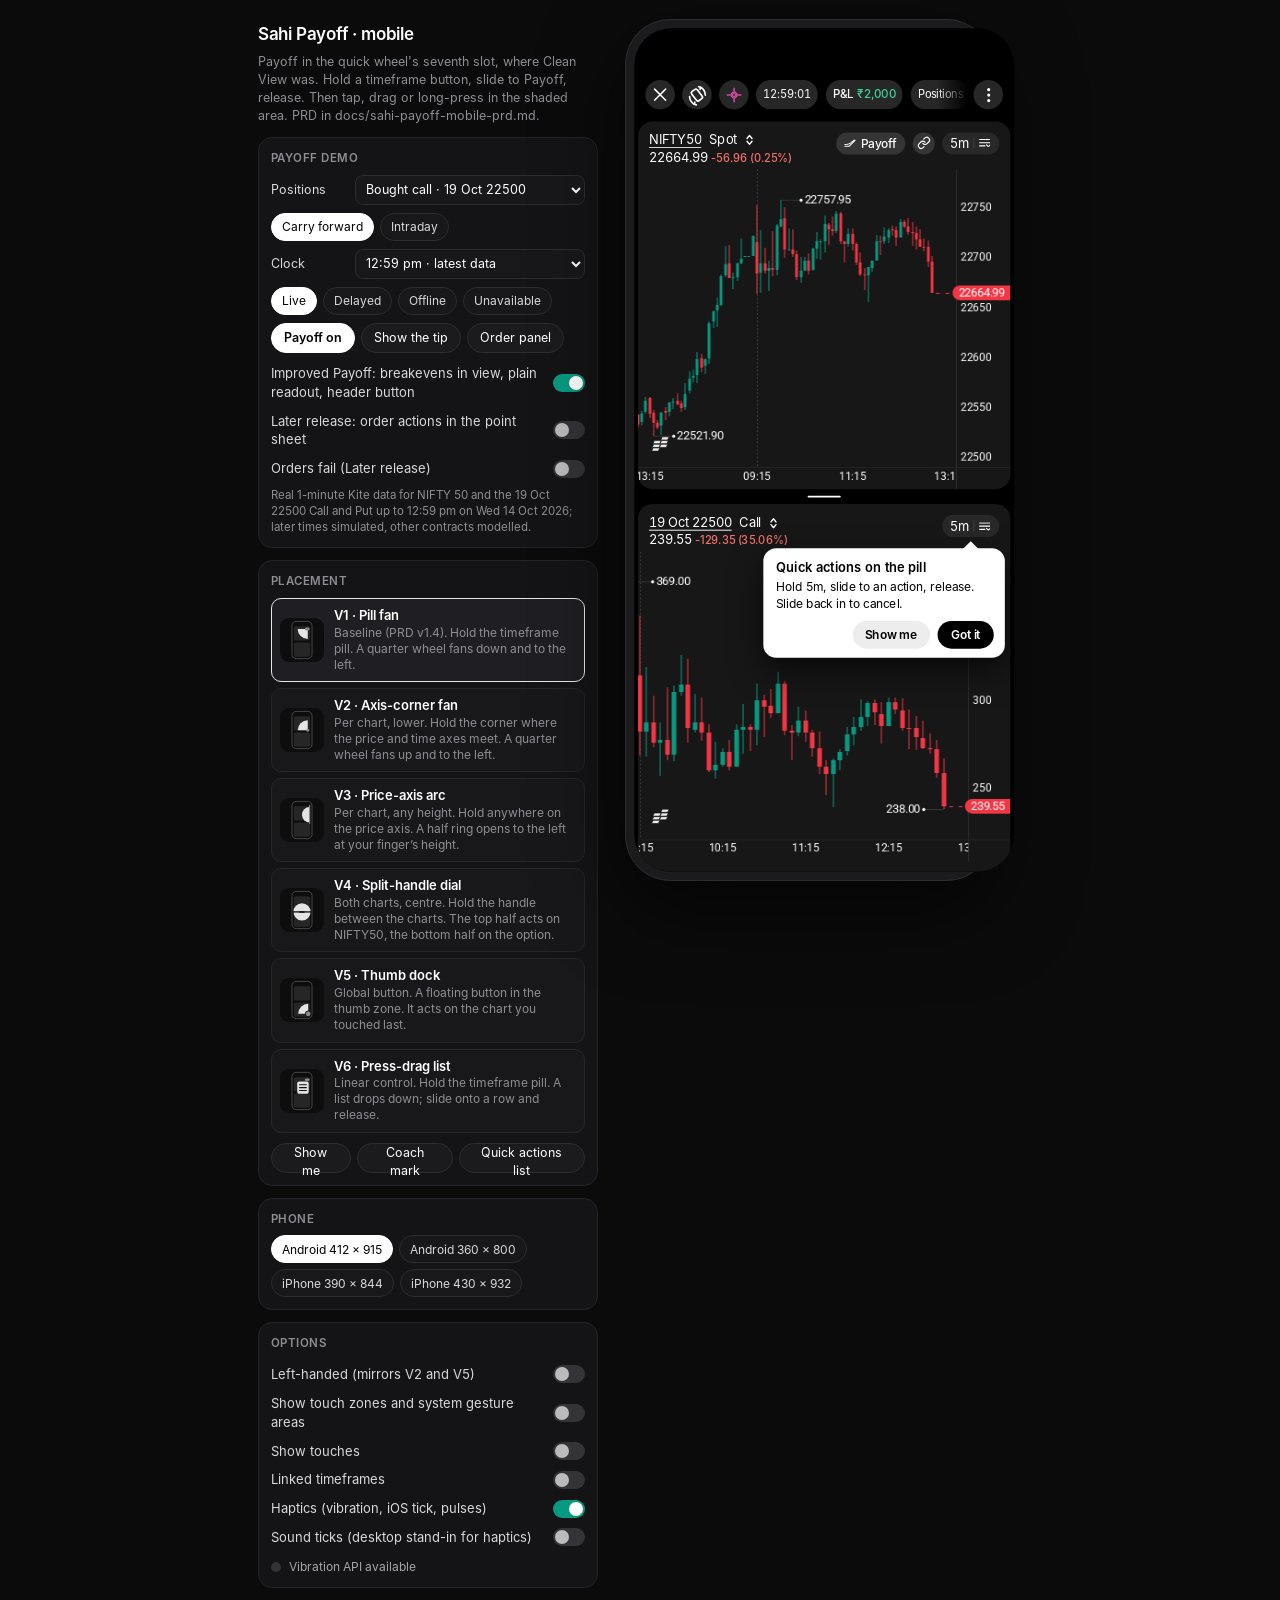
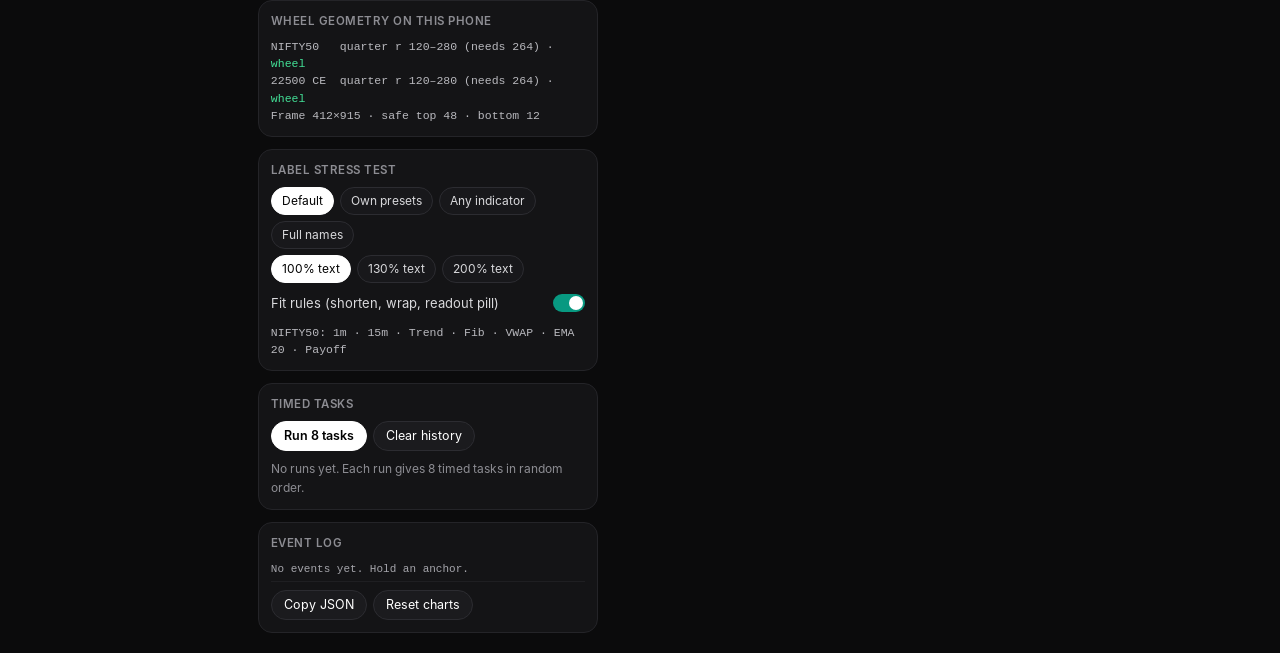
==== prototype/payoff-mobile/index.html @ 2b41c922 "Mobile Payoff prototype: show on or off as a tick mark in the lists The drop-down list and the Quick" ====
<!doctype html>
<html lang="en">
<head>
<meta charset="utf-8">
<meta name="viewport" content="width=device-width, initial-scale=1, viewport-fit=cover, user-scalable=no">
<meta name="theme-color" content="#000000">
<meta name="color-scheme" content="dark">
<meta name="mobile-web-app-capable" content="yes">
<meta name="apple-mobile-web-app-capable" content="yes">
<meta name="apple-mobile-web-app-status-bar-style" content="black-translucent">
<meta name="apple-mobile-web-app-title" content="Sahi Payoff">
<title>Sahi Payoff Mobile</title>
<style>
/* =========================================================================
   Stage: phone frame on desktop, full screen on a phone
   ========================================================================= */
html, body { margin: 0; height: 100%; background: #0b0b0c; }
body { font-family: InterQW, Inter, system-ui, -apple-system, "Segoe UI", Roboto, sans-serif; color: #e8e8ea; -webkit-font-smoothing: antialiased; }
.stage { display: flex; gap: 28px; align-items: flex-start; justify-content: center; padding: 20px 24px; box-sizing: border-box; min-height: 100%; }
.device { position: relative; flex: none; padding: 9px; border-radius: 48px; background: #1b1b1d; box-shadow: 0 0 0 1px #2c2c30, 0 30px 90px rgba(0,0,0,.65); transform-origin: top left; }
.devwrap { position: relative; flex: none; }

/* =========================================================================
   App root. Every size below is in CSS px of the 412 x 915 reference frame.
   ========================================================================= */
.app {
  --sat: 48px; --sab: 12px; --fs: 1;
  position: relative; overflow: hidden; background: #000; color: #fff; border-radius: 40px;
  font: 400 14px/1.4 InterQW, Inter, system-ui, -apple-system, Roboto, sans-serif; letter-spacing: -.2px;
  -webkit-font-smoothing: antialiased; -moz-osx-font-smoothing: grayscale; font-synthesis: none;
  -webkit-user-select: none; user-select: none; -webkit-touch-callout: none; -webkit-tap-highlight-color: transparent; touch-action: none;
}
:where(.app) button { font: inherit; letter-spacing: inherit; color: inherit; background: none; border: 0; padding: 0; margin: 0; cursor: pointer; -webkit-tap-highlight-color: transparent; }
.app svg { display: block; flex: none; }
.app :focus-visible { outline: 2px solid #6aa8ff; outline-offset: 2px; }
.ico { stroke: currentColor; fill: none; stroke-linecap: round; stroke-linejoin: round; }

/* ---- Top bar (y 56-88 on the reference frame) ---- */
.tb { position: absolute; left: 0; right: 0; top: calc(var(--sat) + 8px); height: 32px; z-index: 3; }
.cb { position: absolute; top: 0; width: 32px; height: 32px; border-radius: 16px; background: #272727; display: grid; place-items: center; }
.tb .b-x { left: 12px; } .tb .b-rot { left: 52px; } .tb .b-ai { left: 92px; color: #d84aa8; } .tb .b-more { right: 12px; }
.tpills { position: absolute; left: 132px; right: 44px; top: 0; height: 32px; display: flex; gap: 8.6px; overflow: hidden;
  -webkit-mask-image: linear-gradient(90deg, #000 calc(100% - 40px), transparent calc(100% - 6px)); mask-image: linear-gradient(90deg, #000 calc(100% - 40px), transparent calc(100% - 6px)); }
.tp { flex: none; height: 32px; border-radius: 16px; background: #272727; padding: 0 7.5px; display: flex; align-items: center; font-size: 12px; white-space: nowrap; }
.tp.clock { font-size: 12px; font-feature-settings: "tnum"; letter-spacing: -.2px; }
.tp.pnl { font-size: 12.5px; font-weight: 500; letter-spacing: -.2px; }
.tp.pnl b { font-weight: 500; color: #3fd297; margin-left: 4px; }

/* ---- Chart cards ---- */
.card { position: absolute; left: 4px; right: 4px; background: #171717; border-radius: 16px; overflow: hidden; z-index: 1; }
.card canvas { position: absolute; left: 0; top: 0; }
.card.focus::after { content: ""; position: absolute; inset: 0; border-radius: 16px; box-shadow: inset 0 0 0 1px rgba(255,255,255,.22); pointer-events: none; }
.hd { position: absolute; left: 0; right: 0; top: 0; height: 52px; z-index: 2; pointer-events: none; }
.hd > * { pointer-events: auto; }
.sym { position: absolute; left: 12px; top: 10.4px; height: 19.4px; display: flex; align-items: center; font-size: 14px; white-space: nowrap; max-width: calc(100% - 150px); }
.sym .nm { min-width: 0; overflow: hidden; text-overflow: ellipsis; }
.sym .ty, .sym .chv { flex: none; }
.sym .nm { text-decoration: underline; text-decoration-thickness: 1px; text-underline-offset: 2.7px; letter-spacing: -.45px; font-feature-settings: "tnum"; }
.sym .ty { margin-left: 8.5px; }
.sym .chv { margin-left: 7.4px; margin-top: 1.2px; width: 12px; height: 12px; }
.pxl { position: absolute; left: 12px; top: 29.3px; height: 20px; display: flex; align-items: baseline; font-size: 14px; white-space: nowrap; font-feature-settings: "tnum"; letter-spacing: -.4px; }
.pxl .chg { font-size: 12px; font-weight: 500; margin-left: 3.4px; font-feature-settings: normal; letter-spacing: -.2px; }
.pxl .chg.dn { color: #ee7069; } .pxl .chg.up { color: #3fd297; }
.hdr { position: absolute; top: 12px; right: 12px; display: flex; gap: 8px; align-items: center; }
.lnk { width: 24px; height: 24px; border-radius: 12px; background: #353535; display: grid; place-items: center; color: #fff; }
.lnk.on { background: #fff; color: #000; }
.tfb { height: 24px; border-radius: 12px; background: #282828; display: flex; align-items: center; padding: 0 0 0 8.5px; font-size: 14px; white-space: nowrap; }
.tfb .sep { width: 1px; height: 11.4px; background: #424242; margin: 0 0 0 4.45px; }
.tfb .tfi { margin: 0 9.7px 0 4.55px; }
.tfb.held, .lnk.held { background: #3a3a3a; }
.tfb.active { background: #fff; color: #000; } .tfb.active .sep { background: #8a8a8a; }
.wm { position: absolute; left: 14px; width: 21px; height: 18px; pointer-events: none; z-index: 2; }
.legend { position: absolute; left: 10px; top: 56px; z-index: 2; display: flex; flex-direction: column; gap: 2px; pointer-events: none; }
.lg { display: flex; align-items: center; gap: 6px; height: 18px; padding: 0 6px 0 4px; border-radius: 6px; background: rgba(23,23,23,.72); font-size: 11.5px; color: #c9c9c9; white-space: nowrap; width: max-content; }
.lg i { width: 8px; height: 2px; border-radius: 1px; }
.lg b { font-weight: 500; font-feature-settings: "tnum"; }
.cleantag { position: absolute; right: calc(var(--axw) + 8px); top: 58px; z-index: 2; height: 20px; padding: 0 8px; border-radius: 10px; background: #272727; font-size: 11px; color: #d6d6d6; display: none; align-items: center; gap: 5px; pointer-events: none; }
.card.clean .cleantag { display: flex; }
.banner { position: absolute; left: 50%; top: 58px; transform: translateX(-50%); z-index: 3; height: 28px; padding: 0 6px 0 12px; border-radius: 14px; background: #2962ff; color: #fff; font-size: 12px; font-weight: 500; display: none; align-items: center; gap: 8px; white-space: nowrap; }
.banner.on { display: flex; }
.banner button { width: 20px; height: 20px; border-radius: 10px; background: rgba(255,255,255,.22); display: grid; place-items: center; }

/* anchors that only some placements use */
.cornerglyph { position: absolute; z-index: 2; width: 22px; height: 22px; display: none; place-items: center; color: #8d8d8d; pointer-events: none; }
.app[data-v="v2"] .cornerglyph { display: grid; }
.dock { position: absolute; z-index: 6; width: 44px; height: 44px; border-radius: 22px; background: #272727; box-shadow: 0 6px 18px rgba(0,0,0,.55), inset 0 0 0 1px #343434; display: none; place-items: center; color: #fff; }
.app[data-v="v5"] .dock { display: grid; }
.dock.held { background: #3a3a3a; }
.dock .dt { position: absolute; bottom: -15px; left: 50%; transform: translateX(-50%); font-size: 9.5px; color: #bdbdbd; white-space: nowrap; letter-spacing: 0; text-shadow: 0 1px 2px #000; }

/* ---- Split divider ---- */
.divider { position: absolute; left: 0; right: 0; height: 16.5px; z-index: 2; display: grid; place-items: center; touch-action: none; }
.divider i { width: 35.5px; height: 2.4px; border-radius: 2px; background: #fff; transition: width .15s, background .15s; }
.divider.held i { width: 46px; background: #fff; }

/* ---- Scrim, popover, sheets ---- */
.layer { position: absolute; inset: 0; z-index: 50; }
.scrim { position: absolute; inset: 0; background: rgba(0,0,0,.7); opacity: 0; transition: opacity .2s; }
.layer.in .scrim { opacity: 1; }
.pop { position: absolute; background: #171717; border-radius: 16px; overflow: hidden; display: flex; flex-direction: column; transform-origin: top right; transform: scale(.96); opacity: 0; transition: transform .18s cubic-bezier(.2,.8,.2,1), opacity .14s; }
.layer.in .pop { transform: none; opacity: 1; }
.pop .tiles { display: flex; gap: 7.5px; padding: 16px; flex: none; }
.tile { flex: 1; height: 44px; border-radius: 10px; background: #292929; display: flex; flex-direction: column; align-items: center; padding-top: 6.2px; box-sizing: border-box; font-size: 11px; line-height: 13px; }
.tile span { margin-top: 2.5px; }
.pop hr { flex: none; height: 1px; border: 0; margin: 0; background: #2c2c2c; }
.pop .scroll { flex: 1; overflow-y: auto; padding: 0 16px 28px; overscroll-behavior: contain; touch-action: pan-y;
  -webkit-mask-image: linear-gradient(180deg, #000 calc(100% - 92px), rgba(0,0,0,.12) calc(100% - 22px)); mask-image: linear-gradient(180deg, #000 calc(100% - 92px), rgba(0,0,0,.12) calc(100% - 22px)); }
.pop .scroll::-webkit-scrollbar { display: none; }
.sech { display: flex; justify-content: space-between; align-items: center; min-height: 20px; margin: 20.3px 0 16.7px; font-size: 14px; }
.sech.btn { min-height: 28px; }
.addi { display: flex; align-items: center; gap: 7.5px; height: 28px; font-size: 12.3px; font-weight: 500; padding-left: 2px; margin-right: 3.4px; transform: translateY(2.2px); }
.chips { display: grid; grid-template-columns: repeat(3, 1fr); gap: 12px 10px; }
.chip { height: 32px; box-sizing: border-box; border-radius: 16px; border: 1px solid #2f2f2f; display: flex; align-items: center; justify-content: center; gap: 0; font-size: 14px; color: #b0b0b0; }
.chip.on { border: 1.5px solid #e6e6e6; color: #fff; font-weight: 600; justify-content: space-between; padding: 0 11.3px 0 27.5px; }

.sheet { position: absolute; left: 0; right: 0; bottom: 0; background: #171717; border-radius: 16px 16px 0 0; transform: translateY(100%); transition: transform .26s cubic-bezier(.2,.8,.2,1); display: flex; flex-direction: column; overflow: hidden; }
.layer.in .sheet { transform: none; }
.sh-title { position: relative; flex: none; height: 24px; margin: 27.7px 16px 0; font-size: 18px; font-weight: 600; line-height: 24px; display: flex; align-items: center; }
.sh-x { position: absolute; right: 12.5px; top: 19.4px; width: 40px; height: 40px; display: grid; place-items: center; }
.tabs { flex: none; position: relative; display: flex; gap: 25.5px; padding: 0 16px; height: 43.4px; margin-top: 5.4px; box-shadow: inset 0 -1px 0 #242424; overflow: hidden; }
.tab { font-size: 16px; color: #b2b2b2; height: 43.4px; box-sizing: border-box; padding-top: 9.3px; display: flex; align-items: flex-start; white-space: nowrap; position: relative; flex: none; }
.tab.on { color: #fff; font-weight: 600; }
.tab.on::after { content: ""; position: absolute; left: 0; right: 0; bottom: 0; height: 2px; background: #fff; border-radius: 1px; }
.ctgrid { display: grid; grid-template-columns: 174px 174px; column-gap: 32px; padding: 15.3px 16px 0; }
.ctrow { height: 56px; display: flex; align-items: center; font-size: 14px; font-weight: 500; text-align: left; }
.ctrow .ci { width: 24px; height: 24px; margin-right: 13px; color: #fff; }
.ctrow .lbl { flex: 1; }
.radio { width: 20px; height: 20px; border-radius: 10px; box-sizing: border-box; border: 1.5px solid #9d9d9d; display: grid; place-items: center; }
.radio.on { border: 1.75px solid #fff; }
.radio.on::after { content: ""; width: 10.3px; height: 10.3px; border-radius: 6px; background: #fff; }
.sharebtn { position: absolute; left: 50%; transform: translateX(-50%); bottom: calc(28px + var(--sab)); height: 32.6px; border-radius: 16.3px; background: #353535; padding: 0 12.4px 0 9.5px; display: flex; align-items: center; gap: 8.6px; font-size: 12.5px; font-weight: 500; white-space: nowrap; }
.tabpane { flex: 1; overflow-y: auto; }
.setrow { height: 52px; display: flex; align-items: center; justify-content: space-between; padding: 0 16px; font-size: 14px; }
.tog { width: 36px; height: 20px; border-radius: 10px; background: #3a3a3a; position: relative; transition: background .15s; flex: none; }
.tog::after { content: ""; position: absolute; left: 2px; top: 2px; width: 16px; height: 16px; border-radius: 8px; background: #bdbdbd; transition: transform .15s, background .15s; }
.tog.on { background: #089981; } .tog.on::after { transform: translateX(16px); background: #fff; }

/* Add indicators sheet */
.ih { position: relative; flex: none; height: 24px; margin: 16.4px 16px 0; display: flex; align-items: center; }
.ih h3 { margin: 0; font-size: 18px; font-weight: 600; line-height: 24px; flex: 1; letter-spacing: -.2px; }
.ih .tpl { display: flex; align-items: center; gap: 4.6px; font-size: 14px; font-weight: 500; margin-right: 12.6px; }
.ih .vs { width: 1px; height: 16px; background: #313131; margin-right: 6px; }
.ih .sh-x { position: static; width: 32px; height: 32px; margin-right: -4px; }
.srch { flex: none; margin: 16px 12px 0; height: 40px; box-sizing: border-box; border: 1px solid #2e2e2e; border-radius: 12px; display: flex; align-items: center; padding-left: 10.7px; gap: 7px; color: #ababab; }
.srch input { flex: 1; min-width: 0; height: 100%; border: 0; outline: 0; background: none; color: #fff; font: inherit; font-size: 14px; letter-spacing: -.2px; padding: 0; -webkit-user-select: text; user-select: text; }
.srch input::placeholder { color: #777; }
.itabs { flex: none; display: flex; gap: 24.5px; padding: 0 16px; height: 41px; margin-top: 4px; box-shadow: inset 0 -1px 0 #2e2e2e; overflow-x: auto; scrollbar-width: none; }
.itabs::-webkit-scrollbar { display: none; }
.itabs .tab { height: 41px; padding-top: 6.8px; }
.itabs .tab.on { font-size: 17px; padding-top: 6.2px; }
.ilist { flex: 1; overflow-y: auto; padding: 6.6px 0 calc(16px + var(--sab)); overscroll-behavior: contain; touch-action: pan-y; }
.irow { display: flex; align-items: center; min-height: 56.3px; padding: 0 22px 0 17.7px; box-sizing: border-box; }
.irow.two { min-height: 65.3px; }
.irow .add { width: 13.2px; height: 13.2px; border-radius: 7px; background: #43e097; display: grid; place-items: center; margin-right: 13.4px; flex: none; color: #0f0f0f; }
.irow.on .add { background: #fff; }
.irow .nm { flex: 1; min-width: 0; display: flex; flex-direction: column; justify-content: center; }
.irow .t1 { font-size: 14px; font-weight: 500; line-height: 19px; display: flex; align-items: center; gap: 8px; white-space: nowrap; }
.irow .t2 { font-size: 12px; color: #aeaeae; line-height: 17px; }
.irow .only { height: 16px; padding: 0 3px; border-radius: 8px; background: #262626; color: #ababab; font-size: 10.5px; font-weight: 500; display: flex; align-items: center; letter-spacing: 0; }
.irow .st { color: #fff; width: 16px; height: 16px; }
.irow .st.on { color: #f5c24b; fill: #f5c24b; }
.irow .onlbl { font-size: 11px; color: #43e097; margin-right: 10px; }

/* generic list sheet (Quick actions, menu) */
.lsheet .rows { flex: 1; overflow-y: auto; padding: 8px 0 calc(16px + var(--sab)); }
.qrow { display: flex; align-items: center; min-height: 56px; padding: 8px 16px; gap: 14px; font-size: calc(14px * var(--fs)); line-height: 1.3; width: 100%; text-align: left; box-sizing: border-box; }
.qrow:active { background: #202020; }
.qrow .qi { min-width: 36px; height: 36px; padding: 0 4px; box-sizing: border-box; border-radius: 10px; background: #272727; display: grid; place-items: center; flex: none; }
.qrow .qt { flex: 1; min-width: 0; display: flex; flex-direction: column; overflow-wrap: anywhere; }
.qrow .qt small { font-size: calc(12px * var(--fs)); color: #9e9e9e; margin-top: 1px; }
.qrow .qs { font-size: calc(12px * var(--fs)); flex: none; color: #9e9e9e; display: flex; align-items: center; gap: 6px; }
.qrow .qs.on { color: #43e097; }
.qrow[aria-disabled="true"] { opacity: .45; }
.qhead { display: flex; align-items: center; gap: 8px; margin: 8px 16px 4px; font-size: 12px; color: #9e9e9e; }
.qhead .chipx { height: 22px; padding: 0 10px; border-radius: 11px; background: #272727; color: #fff; display: flex; align-items: center; white-space: nowrap; max-width: 60%; overflow: hidden; text-overflow: ellipsis; }
.vrow { display: flex; align-items: center; gap: 12px; padding: 10px 16px; width: 100%; text-align: left; box-sizing: border-box; }
.vrow .vb { width: 52px; height: 52px; border-radius: 12px; background: #202020; flex: none; display: grid; place-items: center; }
.vrow .vt { flex: 1; min-width: 0; }
.vrow .vt b { display: block; font-size: 14px; font-weight: 500; }
.vrow .vt span { display: block; font-size: 12px; color: #9e9e9e; line-height: 16px; margin-top: 2px; }
.secl { font-size: 12px; color: #8a8a8a; margin: 14px 16px 4px; letter-spacing: 0; text-transform: none; }

/* drawing toolbar and range sheet */
.dtool { position: absolute; left: 8px; right: 8px; z-index: 4; height: 44px; border-radius: 14px; background: #202020; box-shadow: 0 8px 24px rgba(0,0,0,.5), inset 0 0 0 1px #2e2e2e; display: flex; align-items: center; gap: 2px; padding: 0 4px; }
.dtool button { width: 40px; height: 36px; border-radius: 10px; display: grid; place-items: center; color: #e6e6e6; }
.dtool button.on { background: #2962ff; color: #fff; }
.dtool .dsp { flex: 1; }
.rgrid { display: grid; grid-template-columns: repeat(3, 1fr); gap: 12px 10px; padding: 16px; }

/* ---- Wheel overlay ---- */
.ov { position: absolute; inset: 0; z-index: 40; pointer-events: none; }
.ov .dim { position: absolute; inset: 0; background: rgba(0,0,0,.42); opacity: 0; transition: opacity .12s; }
.ov.on .dim { opacity: 1; }
.ov svg.wheel { position: absolute; left: 0; top: 0; overflow: visible; }
.wheel .sec { fill: #1f1f1f; stroke: #000; stroke-width: 0; transition: fill .07s; }
.wheel .sec.cur { fill: #1f1f1f; }
.wheel .sec.hov { fill: #fff; }
.wheel .sec.na { fill: #161616; }
.wheel .lab { fill: #fff; font: 500 12.5px InterQW, Inter, system-ui, sans-serif; letter-spacing: -.2px; text-anchor: middle; dominant-baseline: middle; }
.wheel .cap { fill: #9e9e9e; font: 400 10px InterQW, Inter, system-ui, sans-serif; letter-spacing: 0; text-anchor: middle; dominant-baseline: middle; }
.wheel .cap.on { fill: #43e097; }
.wheel .hov .lab, .wheel g.hov .lab { fill: #000; }
.wheel g.hov .cap { fill: #3d3d3d; } .wheel g.hov .cap.on { fill: #067a63; }
.wheel g.hov .wi { stroke: #000; }
.wheel .wi { stroke: #fff; fill: none; stroke-width: 1.8; stroke-linecap: round; stroke-linejoin: round; }
.wheel g.na .lab, .wheel g.na .wi { opacity: .4; }
.wheel .hub { fill: #111; stroke: #3a3a3a; stroke-width: 1; }
.wheel .hubt { fill: #fff; font: 600 12px InterQW, Inter, system-ui, sans-serif; text-anchor: middle; dominant-baseline: middle; letter-spacing: -.2px; }
.wheel .hubs { fill: #a9a9a9; font: 400 10.5px InterQW, Inter, system-ui, sans-serif; text-anchor: middle; dominant-baseline: middle; letter-spacing: 0; }
.wheel .split { stroke: rgba(255,255,255,.28); stroke-width: 1; stroke-dasharray: 3 3; }
.wheel .ghost { fill: #fff; font: 400 14px InterQW, Inter, system-ui, sans-serif; letter-spacing: -.2px; dominant-baseline: middle; }
.wheel .sdot { fill: #43e097; }
.wheel g.hov .sdot { fill: #067a63; }
.wheel .scope { fill: #9e9e9e; font: 500 10px InterQW, Inter, system-ui, sans-serif; letter-spacing: .4px; text-anchor: middle; dominant-baseline: middle; }
.vpill { position: absolute; z-index: 41; box-sizing: border-box; min-height: 30px; padding: calc(6px * var(--fs)) 12px; border-radius: 15px; background: #fff; color: #000; font-size: calc(13px * var(--fs)); line-height: calc(18px * var(--fs)); font-weight: 600; letter-spacing: -.1px; box-shadow: 0 6px 20px rgba(0,0,0,.5); opacity: 0; transition: opacity .1s; pointer-events: none; width: max-content; }
.vpill .in { display: -webkit-box; -webkit-line-clamp: 2; -webkit-box-orient: vertical; overflow: hidden; overflow-wrap: anywhere; }
.vpill .sc { font-weight: 500; color: #6a6a6a; margin-right: 6px; }
.vpill.muted .sc { color: #9a9a9a; }
.vpill.on { opacity: 1; }
.vpill.muted { background: #2a2a2a; color: #e6e6e6; font-weight: 500; }
.qlist { position: absolute; z-index: 41; width: 228px; border-radius: 16px; background: #171717; box-shadow: 0 14px 40px rgba(0,0,0,.6), inset 0 0 0 1px #262626; padding: 6px 0; transform-origin: top right; animation: qlin .14s cubic-bezier(.2,.8,.2,1); pointer-events: none; }
@keyframes qlin { from { transform: scale(.94); opacity: 0; } }
.qlist .qh { font-size: 11px; color: #9e9e9e; padding: 6px 14px 6px; display: flex; justify-content: space-between; letter-spacing: 0; }
.qlist .qli { height: 44px; display: flex; align-items: center; gap: 12px; padding: 0 14px; font-size: calc(14px * var(--fs)); }
.qlist .qli .qtf { min-width: 18px; flex: none; font-weight: 600; font-size: calc(13px * var(--fs)); }
.qlist.fit .qli .qn { flex: 1; min-width: 0; white-space: nowrap; overflow: hidden; text-overflow: ellipsis; }
.qlist .qli .ico { flex: none; }
.qlist .qli.hov { background: #fff; color: #000; }
.qlist .qli .s { margin-left: auto; font-size: calc(11px * var(--fs)); color: #9e9e9e; flex: none; }
.qlist .qli .s.on { color: #43e097; }
.qlist .qli.hov .s { color: #444; } .qlist .qli.hov .s.on { color: #067a63; }
.qlist .qli.na { opacity: .45; }
/* on or off as a mark in the lists: filled green tick when on, empty ring when off */
.stm { width: 18px; height: 18px; margin-left: auto; flex: none; box-sizing: border-box; border-radius: 50%; border: 1.5px solid #5c5c5c; display: grid; place-items: center; color: #0f0f0f; }
.stm.on { background: #43e097; border-color: #43e097; }
.qlist .qli.hov .stm { border-color: #9a9a9a; } .qlist .qli.hov .stm.on { background: #067a63; border-color: #067a63; color: #fff; }
.fbhint { position: absolute; z-index: 41; padding: 8px 12px; border-radius: 12px; background: #2a2a2a; color: #fff; font-size: calc(12.5px * var(--fs)); line-height: 1.35; box-shadow: 0 8px 22px rgba(0,0,0,.55); max-width: calc(100% - 16px); box-sizing: border-box; width: max-content; pointer-events: none; }
.zones { position: absolute; inset: 0; z-index: 39; pointer-events: none; }
.zones .z { position: absolute; border: 1px dashed rgba(255,214,10,.85); background: rgba(255,214,10,.10); border-radius: 6px; }
.zones .z.sys { border-color: rgba(255,80,80,.8); background: rgba(255,80,80,.13); border-radius: 0; }
.zones .z span { position: absolute; left: 3px; top: 1px; font-size: 9px; color: #ffd60a; letter-spacing: 0; white-space: nowrap; }
.zones .z.sys span { color: #ff8a8a; }

/* ---- Crosshair labels, toasts, coach marks, touches ---- */
.toast { position: absolute; left: 50%; bottom: calc(var(--sab) + 70px); transform: translate(-50%, 12px); z-index: 70; max-width: calc(100% - 48px); padding: 10px 14px; border-radius: 12px; background: #2b2b2b; box-shadow: 0 10px 30px rgba(0,0,0,.6), inset 0 0 0 1px #3a3a3a; color: #fff; font-size: 13px; line-height: 18px; opacity: 0; transition: opacity .18s, transform .18s; pointer-events: none; display: flex; align-items: center; gap: 8px; }
.toast.on { opacity: 1; transform: translate(-50%, 0); }
.toast .tk { width: 18px; height: 18px; border-radius: 9px; background: #089981; display: grid; place-items: center; flex: none; }
.coach { position: absolute; z-index: 30; width: 236px; padding: 12px 12px 10px 14px; border-radius: 14px; background: #fff; color: #000; box-shadow: 0 14px 36px rgba(0,0,0,.6); font-size: 13px; line-height: 18px; }
.coach b { display: block; font-size: 14px; font-weight: 600; margin-bottom: 3px; }
.coach .cbtns { display: flex; justify-content: flex-end; gap: 8px; margin-top: 10px; }
.coach .cbtns button { height: 30px; padding: 0 14px; border-radius: 15px; font-size: 13px; font-weight: 600; background: #000; color: #fff; }
.coach .cbtns button.ghost { background: #ededed; color: #000; }
.coach::before { content: ""; position: absolute; width: 12px; height: 12px; background: #fff; transform: rotate(45deg); left: var(--ax, 50%); top: var(--ay, -5px); margin-left: -6px; }
.study { position: absolute; left: 8px; right: 8px; top: calc(var(--sat) + 4px); z-index: 60; min-height: 40px; border-radius: 14px; background: #2962ff; color: #fff; display: none; align-items: center; gap: 10px; padding: 6px 6px 6px 14px; box-sizing: border-box; box-shadow: 0 10px 30px rgba(0,0,0,.5); font-size: 13px; line-height: 17px; }
.study.on { display: flex; }
.study .sq { flex: 1; min-width: 0; }
.study .sq small { display: block; font-size: 11px; opacity: .85; letter-spacing: 0; }
.study button { height: 30px; padding: 0 12px; border-radius: 15px; background: #fff; color: #2962ff; font-size: 12.5px; font-weight: 600; flex: none; }
.study button.ghost { background: rgba(255,255,255,.18); color: #fff; }
.touch { position: absolute; z-index: 90; width: 34px; height: 34px; margin: -17px 0 0 -17px; border-radius: 17px; background: rgba(255,255,255,.22); box-shadow: 0 0 0 1.5px rgba(255,255,255,.55); pointer-events: none; display: none; }
.app.touches .touch.on { display: block; }
.hpulse { position: absolute; z-index: 89; border-radius: 50%; border: 2px solid rgba(255,255,255,.7); pointer-events: none; animation: hp .45s ease-out forwards; }
.hpulse.success { border-color: #43e097; } .hpulse.error { border-color: #ff6b6b; }
@keyframes hp { from { transform: scale(.4); opacity: 1; } to { transform: scale(1); opacity: 0; } }
.sr { position: absolute; width: 1px; height: 1px; overflow: hidden; clip: rect(0 0 0 0); }

/* =========================================================================
   Desktop side panel
   ========================================================================= */
.dev { width: 340px; flex: none; display: flex; flex-direction: column; gap: 12px; font-size: 13px; line-height: 1.45; color: #d9d9dc; }
.dev h1 { margin: 2px 0 0; font-size: 17px; font-weight: 600; color: #fff; letter-spacing: -.2px; }
.dev .sub { color: #8d8d93; font-size: 12.5px; margin-top: -6px; }
.dev .box { background: #141416; border: 1px solid #242428; border-radius: 14px; padding: 12px; }
.dev .box h2 { margin: 0 0 8px; font-size: 11.5px; letter-spacing: .5px; text-transform: uppercase; color: #8d8d93; font-weight: 600; }
.vlist { display: flex; flex-direction: column; gap: 6px; }
.vbtn { display: flex; gap: 10px; align-items: center; padding: 8px; border-radius: 10px; border: 1px solid #26262a; background: #18181b; color: inherit; font: inherit; text-align: left; cursor: pointer; }
.vbtn:hover { border-color: #3a3a40; }
.vbtn.on { border-color: #e6e6e6; background: #1f1f23; }
.vbtn .vb { width: 44px; height: 44px; border-radius: 9px; background: #0d0d0e; flex: none; display: grid; place-items: center; }
.vbtn b { display: block; color: #fff; font-size: 13px; font-weight: 600; }
.vbtn span { display: block; color: #8d8d93; font-size: 12px; line-height: 1.35; }
.seg { display: flex; flex-wrap: wrap; gap: 6px; }
.seg button { height: 28px; padding: 0 10px; border-radius: 14px; border: 1px solid #2c2c31; background: #18181b; color: #d9d9dc; font: inherit; font-size: 12px; cursor: pointer; }
.seg button.on { background: #fff; color: #000; border-color: #fff; }
.dt { display: flex; align-items: center; justify-content: space-between; gap: 10px; padding: 5px 0; cursor: pointer; }
.dt input { appearance: none; -webkit-appearance: none; width: 32px; height: 18px; border-radius: 9px; background: #333338; position: relative; cursor: pointer; flex: none; margin: 0; transition: background .15s; }
.dt input::after { content: ""; position: absolute; left: 2px; top: 2px; width: 14px; height: 14px; border-radius: 7px; background: #bbb; transition: transform .15s; }
.dt input:checked { background: #089981; } .dt input:checked::after { transform: translateX(14px); background: #fff; }
.dbtn { height: 30px; padding: 0 12px; border-radius: 15px; border: 1px solid #2c2c31; background: #1b1b1e; color: #fff; font: inherit; font-size: 12.5px; cursor: pointer; }
.dbtn.pri { background: #fff; color: #000; border-color: #fff; font-weight: 600; }
.geo { font: 11.5px/1.5 ui-monospace, "JetBrains Mono", Menlo, monospace; color: #b9b9be; white-space: pre-wrap; }
.geo .ok { color: #43e097; } .geo .bad { color: #ffb44c; }
.log { max-height: 210px; overflow: auto; margin: 0; padding: 0; list-style: none; font: 11px/1.45 ui-monospace, "JetBrains Mono", Menlo, monospace; }
.log li { padding: 3px 0; border-bottom: 1px solid #1f1f22; color: #a5a5ab; }
.log li b { color: #fff; font-weight: 600; }
.log li.commit b { color: #43e097; } .log li.cancel b, .log li.conflict b { color: #ffb44c; }
.hmeter { display: flex; align-items: center; gap: 8px; font-size: 12px; color: #a5a5ab; }
.hmeter i { width: 10px; height: 10px; border-radius: 5px; background: #333; flex: none; transition: background .05s; }
.hmeter i.fire { background: #43e097; box-shadow: 0 0 10px #43e097; }
.results table { width: 100%; border-collapse: collapse; font-size: 12px; }
.results td, .results th { padding: 4px 4px; border-bottom: 1px solid #222; text-align: left; }
.results th { color: #8d8d93; font-weight: 500; }

/* =========================================================================
   Phone: the page is the app
   ========================================================================= */
@media (max-width: 560px) {
  html, body { background: #000; overflow: hidden; height: 100%; }
  .stage { display: block; padding: 0; min-height: 0; height: 100%; }
  .dev { display: none; }
  .devwrap, .device { position: static; padding: 0; border-radius: 0; box-shadow: none; background: #000; transform: none !important; width: auto !important; height: auto !important; }
  .app { position: fixed; inset: 0; width: 100% !important; height: 100% !important; border-radius: 0; --sat: env(safe-area-inset-top, 0px); --sab: max(env(safe-area-inset-bottom, 0px), 0px); }
}

/* label stress test */
.ltag { position: absolute; z-index: 30; left: 10px; bottom: calc(var(--sab) + 6px); height: 20px; padding: 0 8px; border-radius: 10px; background: rgba(255,196,0,.16); color: #ffcf4d; font-size: 10.5px; letter-spacing: 0; display: none; align-items: center; gap: 5px; white-space: nowrap; }
.ltag.on { display: flex; }
.segl { padding: 6px 16px 8px; }
.segl > span { display: block; font-size: 13px; color: #cfcfcf; margin-bottom: 7px; }
.seg2 { display: flex; flex-wrap: wrap; gap: 6px; }
.seg2 button { height: 30px; padding: 0 12px; border-radius: 15px; background: #262626; color: #e6e6e6; font-size: 13px; }
.seg2 button.on { background: #fff; color: #000; font-weight: 500; }

/* =========================================================================
   Payoff on mobile (Payoff mobile PRD v1.0)
   ========================================================================= */
.app [hidden] { display: none !important; }
.pbar { position: absolute; left: 0; height: 34px; z-index: 4; display: flex; align-items: center; gap: 6px; padding: 0 4px 0 8px; box-sizing: border-box; }
.pchips { display: flex; gap: 6px; overflow-x: auto; scrollbar-width: none; flex: 1; min-width: 0; padding: 2px 0; }
.pchips::-webkit-scrollbar { display: none; }
.pchips button { flex: none; height: min(calc(26px * var(--fs)), 37.7px); min-height: 26px; padding: 0 11px; border-radius: 13px; background: #272727; color: #e6e6e6; font-size: min(calc(12px * var(--fs)), 17.4px); font-weight: 500; letter-spacing: -.1px; }
.pchips button.on { background: #fff; color: #000; }
.pclose { flex: none; width: 32px; height: 32px; border-radius: 16px; display: grid; place-items: center; color: #e6e6e6; background: #272727; position: relative; }
.pclose::after { content: ""; position: absolute; inset: -8px; }
.app.po-on #card-idx .legend { top: calc(58px + var(--pbh, 34px)); }
.app.po-on #card-idx .legend .lg:not(:first-child) { display: none; }
.app.po-on #card-idx .legend .lg:first-child::after { content: attr(data-more); color: #8d8d93; }
.app.po-on #card-idx .ohlc { top: calc(58px + var(--pbh, 34px)) !important; }
.app.po-on #card-idx .banner { top: calc(60px + var(--pbh, 34px)); }
.pban { position: absolute; left: 8px; right: 62px; z-index: 4; display: flex; align-items: center; gap: 8px; padding: 6px 6px 6px 10px; border-radius: 10px; background: #3a2f12; color: #f3c574; font-size: min(calc(11.5px * var(--fs)), 16.7px); line-height: 1.35; box-sizing: border-box; }
.pban span { flex: 1; }
.pban button { flex: none; height: 26px; min-width: 26px; padding: 0 10px; border-radius: 13px; background: rgba(255,255,255,.14); color: #fff; font-size: 12px; font-weight: 600; display: grid; place-items: center; }
.pban.warn { background: #3a1616; color: #ffb4ac; }
.pread, .pcard { position: absolute; z-index: 4; box-sizing: border-box; min-width: 156px; max-width: 220px; padding: 7px 10px 6px; border-radius: 12px; background: rgba(30,30,32,.94); box-shadow: 0 6px 18px rgba(0,0,0,.45), inset 0 0 0 1px #343438; color: #fff; font-size: min(calc(11.5px * var(--fs)), 16.7px); line-height: 1.35; width: max-content; cursor: pointer; -webkit-tap-highlight-color: transparent; }
.pread .rt, .pcard .rt { color: #b9b9be; font-size: min(calc(11.5px * var(--fs)), 16.7px); }
.pread .rp, .pcard .rp { display: flex; align-items: baseline; gap: 6px; margin-top: 1px; }
.pread .rp span, .pcard .rp span { font-size: min(calc(11px * var(--fs)), 15.9px); color: #b9b9be; }
.pread .rp b, .pcard .rp b { font-size: min(calc(19px * var(--fs)), 27.6px); line-height: 1.2; font-weight: 700; letter-spacing: -.3px; font-feature-settings: "tnum"; }
.pread .rr, .pcard .rr { color: #d4d4d8; font-feature-settings: "tnum"; }
.pread .rf { display: flex; align-items: center; gap: 6px; margin-top: 4px; padding-top: 4px; border-top: 1px solid #2f2f33; color: #8d8d93; font-size: min(calc(10.5px * var(--fs)), 15.2px); }
.pread .rf .mi, .mi { display: inline-flex; align-items: center; gap: 3px; cursor: pointer; }
.pread .rf .asof { color: #f3c574; }
.pread .rf .chev { margin-left: auto; display: grid; color: #8d8d93; }
.pcard .rf2 { margin-top: 3px; color: #8d8d93; font-size: min(calc(10.5px * var(--fs)), 15.2px); }
.pread b.sk { display: inline-block; width: 70px; height: 18px; border-radius: 4px; background: linear-gradient(90deg, #2a2a2e, #3a3a3e, #2a2a2e); background-size: 200% 100%; animation: sk 1.2s linear infinite; }
@keyframes sk { to { background-position: -200% 0; } }
.up { color: #3fd297; } .dn { color: #ee7069; }
.app.po-grey .pread b, .app.po-grey .pcard b, .app.po-grey #plist .lv b, .app.po-grey #plist .lf2 b, .app.po-grey .b1 .b1p b { color: #8d8d93 !important; }
.pedge { position: absolute; z-index: 4; height: 26px; padding: 0 10px; border-radius: 13px; background: #4f6ff0; color: #fff; font-size: min(calc(11.5px * var(--fs)), 16.7px); font-weight: 600; white-space: nowrap; }
.phint { position: absolute; z-index: 4; box-sizing: border-box; padding: 8px 10px; border-radius: 10px; background: rgba(79,111,240,.96); color: #fff; font-size: min(calc(12px * var(--fs)), 17.4px); line-height: 1.35; pointer-events: none; box-shadow: 0 8px 22px rgba(0,0,0,.45); }
.pempty { position: absolute; left: 16px; right: 70px; z-index: 4; text-align: center; color: #b9b9be; font-size: min(calc(13px * var(--fs)), 18.8px); line-height: 1.4; }
.pchip { position: absolute; right: 10px; top: 44px; z-index: 4; height: min(calc(22px * var(--fs)), 31.9px); padding: 0 9px; border-radius: 11px; background: #272727; color: #d4d4d8; font-size: min(calc(11px * var(--fs)), 15.9px); font-weight: 500; white-space: nowrap; }
.app.po-on .card .hd .pxl { max-width: calc(100% - 170px); }
/* S3: the Payoff list covers the option chart */
.plist { position: absolute; left: 4px; right: 4px; z-index: 3; background: #171717; border-radius: 16px; overflow: hidden; display: flex; flex-direction: column; color: #fff; }
.plist .lh { display: flex; align-items: center; gap: 8px; flex-wrap: wrap; padding: 10px 14px 2px; font-size: calc(13.5px * var(--fs)); }
.plist .lh b { font-weight: 600; letter-spacing: -.1px; }
.plist .ochip { height: 22px; padding: 0 9px; border-radius: 11px; background: #272727; color: #d4d4d8; font-size: calc(11px * var(--fs)); }
.plist .ltitle { display: flex; align-items: center; gap: 4px; padding: 2px 14px 6px; color: #b9b9be; font-size: calc(12px * var(--fs)); text-align: left; }
.plist .lrows { flex: 1; overflow-y: auto; min-height: 40px; overscroll-behavior: contain; }
.plist .lgh { padding: 8px 14px 3px; color: #8d8d93; font-size: calc(11px * var(--fs)); font-weight: 500; }
.plist .lrow { display: flex; align-items: center; gap: 10px; width: 100%; min-height: 52px; padding: 6px 14px; box-sizing: border-box; text-align: left; }
.plist .lrow.sel { background: #232326; }
.plist .lb { flex: none; width: 22px; height: 22px; border-radius: 6px; display: grid; place-items: center; font-size: 11px; font-weight: 700; }
.plist .lb.b { background: rgba(8,153,129,.2); color: #3fd297; } .plist .lb.s { background: rgba(242,54,69,.18); color: #ee7069; }
.plist .lt { flex: 1; min-width: 0; display: flex; flex-direction: column; }
.plist .lt b { font-size: calc(13.5px * var(--fs)); font-weight: 500; }
.plist .lt small { font-size: calc(11.5px * var(--fs)); color: #9e9e9e; display: flex; flex-wrap: wrap; align-items: center; gap: 4px 6px; margin-top: 1px; }
.plist .stc { font-style: normal; font-size: calc(10.5px * var(--fs)); padding: 1px 6px; border-radius: 6px; background: #262629; color: #c9c9ce; }
.plist .stc.live { color: #3fd297; background: rgba(8,153,129,.14); } .plist .stc.expirestoday { color: #f3c574; background: rgba(243,197,116,.12); }
.plist .lv { flex: none; display: flex; flex-direction: column; align-items: flex-end; text-align: right; font-feature-settings: "tnum"; }
.plist .lv b { font-size: calc(14px * var(--fs)); font-weight: 600; }
.plist .lv small { font-size: calc(11px * var(--fs)); color: #9e9e9e; }
.plist .lrow.sq .lv b, .plist .lrow.sq .lv small { color: #6b6b70; }
.plist .lfoot { flex: none; border-top: 1px solid #2a2a2e; padding: 6px 14px 8px; font-size: calc(12px * var(--fs)); color: #c9c9ce; display: flex; flex-direction: column; gap: 2px; font-feature-settings: "tnum"; }
.plist .lf2 { display: flex; align-items: baseline; flex-wrap: wrap; gap: 0 8px; color: #fff; }
.plist .lf2 b { font-size: calc(17px * var(--fs)); font-weight: 700; }
.plist .lf2 small { width: 100%; color: #b9b9be; font-size: calc(11.5px * var(--fs)); }
.plist .lf4, .plist .lf5 { color: #8d8d93; font-size: calc(11px * var(--fs)); }
@media (max-height: 760px) { .plist .lr { display: none; } }
/* B1 Payoff point sheet: no scrim, so the index chart above stays live */
.b1 { position: absolute; left: 0; right: 0; bottom: 0; z-index: 46; background: #1c1c1e; border-radius: 16px 16px 0 0; box-shadow: 0 -10px 30px rgba(0,0,0,.55); padding: 0 16px calc(var(--sab) + 12px); box-sizing: border-box; transform: translateY(100%); transition: transform .22s cubic-bezier(.2,.8,.2,1); overflow-y: auto; color: #fff; }
.b1.on { transform: translateY(0); }
.b1grab { width: 36px; height: 4px; border-radius: 2px; background: #48484c; margin: 8px auto 2px; }
.b1hd { display: flex; align-items: center; justify-content: space-between; height: 40px; }
.b1hd b { font-size: calc(16px * var(--fs)); font-weight: 600; outline: none; }
.b1x { width: 40px; height: 40px; border-radius: 20px; display: grid; place-items: center; margin-right: -10px; color: #d4d4d8; }
.b1st { display: flex; align-items: center; gap: 8px; min-height: 52px; border-bottom: 1px solid #2a2a2e; font-size: calc(13px * var(--fs)); }
.b1st span { flex: 1; color: #b9b9be; }
.b1st b { min-width: 96px; text-align: center; font-size: calc(14.5px * var(--fs)); font-weight: 600; font-feature-settings: "tnum"; }
.b1st button { width: 44px; height: 44px; border-radius: 22px; background: #2a2a2e; display: grid; place-items: center; color: #fff; flex: none; touch-action: none; }
.b1st button:disabled { opacity: .35; }
.b1v { padding: 10px 0 2px; display: flex; flex-direction: column; gap: 3px; font-size: calc(13px * var(--fs)); color: #d4d4d8; font-feature-settings: "tnum"; }
.b1p { display: flex; align-items: baseline; gap: 8px; } .b1p span { color: #b9b9be; font-size: calc(12px * var(--fs)); } .b1p b { font-size: calc(22px * var(--fs)); font-weight: 700; }
.b1u { color: #f3c574; }
.b1m { padding: 6px 0 8px; color: #8d8d93; font-size: calc(11.5px * var(--fs)); }
.b1n, .b1h { margin: 6px 0; color: #9e9e9e; font-size: calc(12px * var(--fs)); line-height: 1.4; }
.b1a { display: flex; flex-direction: column; gap: 8px; } .b1a.off .b1btn { opacity: .4; pointer-events: none; }
.b1btn { height: calc(44px * var(--fs)); min-height: 44px; border-radius: 22px; font-size: calc(14px * var(--fs)); font-weight: 600; padding: 0 18px; }
.b1btn.pri { background: #fff; color: #000; } .b1btn.sec { background: #2a2a2e; color: #fff; } .b1btn.busy { opacity: .7; }
.b2 .rows p { margin: 6px 0; font-size: calc(13.5px * var(--fs)); line-height: 1.4; color: #d4d4d8; }
.b2 .b2pos { color: #fff; font-weight: 500; } .b2 .b2n { color: #9e9e9e !important; font-size: calc(12px * var(--fs)) !important; }
.b2f { display: flex; gap: 10px; padding: 12px 16px calc(var(--sab) + 12px); } .b2f .b1btn { flex: 1; }
/* order panel (existing Sahi control) */
.opanel { position: absolute; left: 0; right: 0; bottom: 0; z-index: 2; background: #171717; border-radius: 16px 16px 0 0; padding: 8px 10px calc(var(--sab) + 4px); box-sizing: border-box; display: flex; flex-direction: column; gap: 8px; }
.oph { display: flex; align-items: center; justify-content: center; position: relative; }
.opt-tabs { display: flex; background: #272727; border-radius: 16px; padding: 2px; }
.opt-tabs button { height: 28px; padding: 0 14px; border-radius: 14px; font-size: 12.5px; color: #d4d4d8; }
.opt-tabs button.on { background: #fff; color: #000; font-weight: 500; }
.oppin { position: absolute; right: 2px; width: 32px; height: 32px; border-radius: 16px; background: #272727; display: grid; place-items: center; color: #d4d4d8; }
.opr { display: flex; align-items: center; gap: 8px; }
.opb { flex: 1; height: 48px; border-radius: 24px; display: flex; flex-direction: column; align-items: center; justify-content: center; color: #fff; font-size: 12px; line-height: 1.15; }
.opb b:last-child { font-size: 14px; font-weight: 700; }
.opb.buy { background: #089981; } .opb.sell { background: #e0393e; } .opb:disabled { opacity: .4; }
.opq { flex: none; display: flex; align-items: center; gap: 2px; }
.opq button { width: 30px; height: 30px; border-radius: 15px; display: grid; place-items: center; color: #d4d4d8; }
.opq span { display: flex; flex-direction: column; align-items: center; min-width: 36px; } .opq b { font-size: 15px; } .opq small { font-size: 10px; color: #8d8d93; }
.opm { display: flex; justify-content: space-between; padding: 0 12px; font-size: 10.5px; color: #9e9e9e; }
/* N1 Payoff introduction tip */
.ptipn { position: absolute; inset: 0; z-index: 60; }
.ptipn .pdim { position: absolute; inset: 0; background: rgba(0,0,0,.55); }
.ptipn .pring { position: absolute; border-radius: 12px; box-shadow: 0 0 0 2px #fff, 0 0 0 6px rgba(255,255,255,.18); pointer-events: none; }
.ptipn .pbub { position: absolute; left: 12px; right: 12px; background: #fff; color: #000; border-radius: 14px; padding: 12px 12px 10px 14px; box-shadow: 0 14px 36px rgba(0,0,0,.6); font-size: calc(13px * var(--fs)); line-height: 1.4; }
.ptipn .parr { position: absolute; top: -6px; width: 14px; height: 14px; background: #fff; transform: rotate(45deg); margin-left: -12px; }
.ptipn .pbt { display: flex; gap: 10px; align-items: flex-start; }
.ptipn .pic { flex: none; width: 30px; height: 30px; border-radius: 9px; background: #eef1ff; color: #2a45c9; display: grid; place-items: center; }
.ptipn .pbb { display: flex; justify-content: flex-end; gap: 8px; margin-top: 10px; }
.ptipn .pbb button { height: 32px; padding: 0 14px; border-radius: 16px; font-size: 13px; font-weight: 600; background: #ededed; color: #000; }
.ptipn .pbb button.pri { background: #000; color: #fff; }
/* tooltips and snackbar */
.ptipb { position: absolute; z-index: 80; box-sizing: border-box; padding: 10px 12px; border-radius: 10px; background: #2b2b2b; color: #fff; font-size: calc(12.5px * var(--fs)); line-height: 1.4; box-shadow: 0 10px 30px rgba(0,0,0,.6), inset 0 0 0 1px #3a3a3a; }
.snack { position: absolute; left: 12px; right: 12px; z-index: 72; display: flex; align-items: center; gap: 8px; padding: 10px 6px 10px 14px; border-radius: 12px; background: #2b2b2b; box-shadow: 0 10px 30px rgba(0,0,0,.6), inset 0 0 0 1px #3a3a3a; color: #fff; font-size: 13px; line-height: 18px; opacity: 0; transform: translateY(10px); transition: opacity .18s, transform .18s; pointer-events: none; }
.snack.on { opacity: 1; transform: none; pointer-events: auto; }
.snack span:not(.tk) { flex: 1; } .snack .tk { width: 18px; height: 18px; border-radius: 9px; background: #089981; display: grid; place-items: center; flex: none; }
.snack button { width: 32px; height: 32px; border-radius: 16px; display: grid; place-items: center; color: #d4d4d8; flex: none; }
.tp.pnl b.dn { color: #ee7069; } .tp.pnl b.up { color: #3fd297; }
/* demo controls */
.pdl { display: flex; align-items: center; justify-content: space-between; gap: 10px; margin: 4px 0 8px; font-size: 12.5px; color: #d9d9dc; }
.pdl select { flex: 1; max-width: 230px; height: 30px; border-radius: 8px; background: #18181b; color: #fff; border: 1px solid #2c2c31; font: inherit; font-size: 12.5px; padding: 0 6px; }
.pseg { margin-bottom: 8px; } .pseg button:disabled { opacity: .35; }
.pdrow { display: flex; flex-wrap: wrap; gap: 6px; margin: 4px 0 6px; }
.pnote { color: #8d8d93; font-size: 11.5px; line-height: 1.4; margin-top: 4px; }
.lsheet .pdev { padding: 4px 16px 6px; color: #d9d9dc; font-size: 13px; }
.lsheet .pdev .seg button { font-size: 12.5px; }
.lsheet .pdev .dbtn { height: 32px; padding: 0 12px; border-radius: 16px; border: 1px solid #2c2c31; background: #222; color: #fff; font-size: 12.5px; }
.lsheet .pdev .dbtn.pri { background: #fff; color: #000; }
.lsheet .pdev .dt { font-size: 13px; }

/* Improved Payoff (UX research note v1.1) */
.pobtn { position: relative; height: 24px; min-width: 24px; border-radius: 12px; background: #353535; color: #fff; display: flex; align-items: center; justify-content: center; gap: 5px; padding: 0 5px; font-size: 13px; font-weight: 500; letter-spacing: -.1px; white-space: nowrap; }
.pobtn::after { content: ""; position: absolute; inset: -12px -4px; }
.pobtn span { display: none; }
.pobtn.has { padding: 0 10px 0 8px; } .pobtn.has span { display: inline; }
.pobtn.on { background: #fff; color: #000; }
.app.ux-b .pread { background: #1e1e20; }
.pread .rr .vsn, .plist .lf2 small .vsn, .b1 .b1r .vsn { font-weight: 600; }
.pread .rr.rn, .b1 .b1r.rn { color: #f0b93a; }
.pread .rr.ri { color: #b9b9be; }
.plist .lf2 small .vsn { font-size: inherit; }
.b1 .b1q { color: #b9b9be; }

/* Seller-panel look: the payoff box (same wording and style as the seller panel's payoff-graph tooltip) */
.pbox { box-sizing: border-box; padding: 8px 10px; border-radius: 8px; background: #1c1c1c; border: 1px solid #3a3a3a; color: #fff; font-size: min(calc(11px * var(--fs)), 16px); line-height: 1.45; white-space: nowrap; font-feature-settings: "tnum"; }
.pread.pbox { min-width: 0; max-width: none !important; box-shadow: 0 6px 16px rgba(0,0,0,.4); }
.pbox .bx2 b { font-weight: 600; }
.pbox .bx3 { margin-top: 6px; }
.pbox .bx4 b { font-weight: 500; }
.pbox .bx5 { margin-top: 4px; color: #f3c574; }
.pbox .bx5 .asof { color: inherit; }
.app.po-grey .pbox b, .app.po-grey .pbox .up, .app.po-grey .pbox .dn { color: #8d8d93 !important; }
/* Seller-panel look: several positions */
.plist.sp { border-radius: 16px 16px 0 0; }
.sp .sph { flex: none; display: flex; align-items: center; justify-content: space-between; padding: 12px 8px 4px 16px; }
.sp .sph b { font-size: calc(17px * var(--fs)); font-weight: 500; letter-spacing: -.2px; }
.sp .spx { width: 40px; height: 32px; display: grid; place-items: center; color: #e6e6e6; }
.sp .spt { flex: none; display: flex; border-bottom: 1px solid #2e2e2e; }
.sp .spt button { flex: 1; height: calc(40px * min(var(--fs), 1.3)); font-size: calc(16px * var(--fs)); color: #8d8d93; position: relative; }
.sp .spt button.on { color: #fff; font-weight: 500; }
.sp .spt button.on::after { content: ""; position: absolute; left: 0; right: 0; bottom: -1px; height: 2px; background: #fff; }
.sp .spb { flex: 1; min-height: 0; display: flex; flex-direction: column; padding: 0 16px; }
.sp .spb.ana { overflow-y: auto; }
.sp .spn { color: #b9b9be; font-size: calc(13px * var(--fs)); padding: 16px 0; }
.sp .spr { flex: none; display: flex; align-items: center; justify-content: space-between; gap: 8px; min-height: 40px; }
.sp .spr .ltitle { padding: 0; color: #fff; font-size: calc(13px * var(--fs)); text-decoration: underline; text-underline-offset: 3px; text-decoration-color: #6b6b70; }
.sp .lrows { margin: 0 -4px; padding: 0 4px; }
.sp .spc { display: flex; flex-direction: column; align-items: stretch; gap: 0; width: 100%; min-height: 0; padding: 0 14px; margin-bottom: 8px; border-radius: 14px; background: #1f1f1f; text-align: left; }
.sp .spc.sel { background: #2a2a2e; }
.sp .spc .c1 { display: flex; align-items: center; gap: 12px; height: calc(34px * min(var(--fs), 1.3)); border-bottom: 1px solid #2e2e2e; font-size: calc(14px * var(--fs)); }
.sp .spc .sd.b { color: #3fd297; font-weight: 500; } .sp .spc .sd.s { color: #f08379; font-weight: 500; }
.sp .spc .ex { color: #fff; }
.sp .spc .ltp { margin-left: auto; color: #e6e6e6; font-size: calc(13.5px * var(--fs)); font-feature-settings: "tnum"; }
.sp .spc .ltp b { font-weight: 500; margin-left: 6px; color: #fff; }
.sp .spc .c2 { display: flex; align-items: center; gap: 8px; padding: 6px 0; font-size: calc(14px * var(--fs)); }
.sp .spc .ty { min-width: 38px; color: #fff; }
.sp .spc .pill { height: 34px; padding: 0 14px; border-radius: 18px; background: #2a2a2a; display: flex; flex-direction: column; align-items: center; justify-content: center; font-size: calc(15px * var(--fs)); font-weight: 500; font-feature-settings: "tnum"; }
.sp .spc .pill.q { line-height: 1.05; } .sp .spc .pill.q b { font-weight: 500; } .sp .spc .pill.q small { font-size: calc(9.5px * var(--fs)); color: #8d8d93; font-weight: 400; }
.sp .spc .lv { margin-left: auto; }
.sp .spc .lv b { font-size: calc(15px * var(--fs)); }
.sp .spstat { flex: none; display: flex; padding: 7px 4px; margin: 2px 0 8px; border-radius: 12px; background: #232323; }
.sp .spstat span { flex: 1; display: flex; flex-direction: column; align-items: center; gap: 1px; font-size: calc(13px * var(--fs)); }
.sp .spstat i { font-style: normal; color: #fff; }
.sp .spstat b { font-weight: 400; font-feature-settings: "tnum"; }
.sp .spf { flex: none; display: flex; align-items: center; justify-content: space-between; gap: 10px; padding: 8px 16px calc(8px + var(--sab) / 2); border-top: 1px solid #2a2a2e; background: #171717; }
.sp .spfl { display: flex; flex-direction: column; gap: 1px; font-size: calc(13px * var(--fs)); color: #fff; }
.sp .spfl small { font-size: calc(11px * var(--fs)); color: #8d8d93; }
.sp .spf .tot { font-size: calc(20px * var(--fs)); font-weight: 700; letter-spacing: -.3px; font-feature-settings: "tnum"; }
.sp .spv { flex: none; display: flex; align-items: center; justify-content: space-between; width: 100%; height: calc(42px * min(var(--fs), 1.3)); border-bottom: 1px solid #2e2e2e; font-size: calc(15px * var(--fs)); font-weight: 500; color: #fff; text-align: left; }
.sp .spchips { flex: none; display: flex; gap: 8px; padding: 10px 0 8px; }
.sp .spchips button { height: 32px; padding: 0 14px; border-radius: 16px; border: 1px solid #3a3a3a; color: #9e9e9e; font-size: calc(14px * var(--fs)); display: flex; align-items: center; gap: 8px; }
.sp .spchips button.on { border: 1.5px solid #fff; color: #fff; font-weight: 500; }
.sp .spsum .spstat { margin: 2px 0 12px; }
.sp .spg { display: grid; gap: 4px 8px; margin-bottom: 14px; }
.sp .spg.g3 { grid-template-columns: 1fr 1fr 1fr; } .sp .spg.g4 { grid-template-columns: 1fr 1fr 1fr 1fr; }
.sp .spg div, .sp .spbe { display: flex; flex-direction: column; gap: 3px; }
.sp .spg div:last-child { align-items: flex-end; } .sp .spg.g3 div:nth-child(2) { align-items: center; }
.sp .spg i, .sp .spbe i { font-style: normal; color: #9e9e9e; font-size: calc(12.5px * var(--fs)); }
.sp .spg b, .sp .spbe b { font-size: calc(15px * var(--fs)); font-weight: 500; font-feature-settings: "tnum"; }
.sp .spbe { padding-bottom: 10px; }
.sp .spbe.one { flex: none; flex-direction: row; align-items: baseline; gap: 10px; padding: 6px 0 10px; } .sp .spbe.one b { font-size: calc(13.5px * var(--fs)); }
.sp .spleg { flex: none; display: flex; gap: 20px; font-size: calc(12px * var(--fs)); color: #fff; padding-bottom: 4px; }
.sp .spleg span { display: flex; align-items: center; gap: 7px; }
.sp .spleg i { width: 20px; height: 3px; border-radius: 2px; } .sp .spleg .l1 { background: #b3186d; } .sp .spleg .l2 { background: linear-gradient(90deg, #3fd297 50%, #f08379 50%); }
.sp .spgw { flex: 1; min-height: 150px; position: relative; touch-action: none; cursor: crosshair; }
.sp .spcv { position: absolute; inset: 0; width: 100%; height: 100%; }
.sp .spgt { position: absolute; pointer-events: none; z-index: 2; }

</style>
</head>
<body>
<div class="stage">
  <aside class="dev" id="dev" aria-label="Prototype controls"></aside>
  <div class="devwrap" id="devwrap"><div class="device" id="device">
    <div class="app" id="app" data-v="v1">
      <div class="tb">
        <button class="cb b-x" aria-label="Close chart"><svg class="ico" width="24" height="24" viewBox="0 0 24 24" stroke-width="1.6" aria-hidden="true"><path d="M18 6 6 18"/><path d="m6 6 12 12"/></svg></button>
        <button class="cb b-rot" aria-label="Rotate"><svg style="transform:translate(-1px,-.3px)" class="ico" width="35" height="35" viewBox="0 0 32 32" stroke-width="1.65" aria-hidden="true"><rect x="12.6" y="9.4" width="6.9" height="11.4" rx="1.9" transform="rotate(-38 16 16)"/><path d="M19.2 7.6a9.3 9.3 0 0 1 4.6 7.7"/><path d="m18.6 9.6.5-2-2-.6"/><path d="M12.8 24.4A9.3 9.3 0 0 1 8.2 16.7"/><path d="m13.4 22.4-.5 2 2 .6"/></svg></button>
        <button class="cb b-ai" aria-label="Sahi AI"><svg class="ico" width="24.6" height="24.6" viewBox="0 0 32 32" stroke-width="2.1" aria-hidden="true"><path d="M16 6.5v5.2M16 20.3v5.2M6.5 16h5.2M20.3 16h5.2"/><path d="m13.9 12.4 2.1 1.6 2.1-1.6M13.9 19.6l2.1-1.6 2.1 1.6M12.4 13.9l1.6 2.1-1.6 2.1M19.6 13.9 18 16l1.6 2.1"/></svg></button>
        <div class="tpills"><button class="tp clock" data-n="Clock">12:59:00</button><button class="tp pnl" data-n="P&amp;L">P&amp;L<b>₹0</b></button><button class="tp" data-n="Positions">Positions</button><button class="tp" data-n="Orders">Orders</button></div>
        <button class="cb b-more" aria-label="Quick action wheel settings"><svg class="ico" width="21" height="21" viewBox="0 0 24 24" stroke-width="2" aria-hidden="true"><circle cx="12" cy="5.2" r="1.9" fill="currentColor" stroke="none"/><circle cx="12" cy="12" r="1.9" fill="currentColor" stroke="none"/><circle cx="12" cy="18.8" r="1.9" fill="currentColor" stroke="none"/></svg></button>
      </div>
      <section class="card" id="card-idx" data-chart="idx" aria-label="NIFTY50 chart"></section>
      <div class="divider" id="divider" role="separator" aria-label="Chart split handle"><i></i></div>
      <section class="card" id="card-opt" data-chart="opt" aria-label="Option chart"></section>
      <button class="dock" id="dock" aria-label="Quick actions"><svg class="ico" width="22" height="22" viewBox="0 0 24 24" stroke-width="1.6" aria-hidden="true"><path d="M20 20 L20 6 A14 14 0 0 0 6 20 Z" fill="currentColor" fill-opacity=".18"/><path d="M20 13.6 A6.4 6.4 0 0 0 13.6 20"/><path d="M20 6 A14 14 0 0 0 6 20"/><path d="m10.1 10.1 4.4 4.4"/><path d="M20 13.6V6M13.6 20H6"/></svg></button>
      <div class="zones" id="zones"></div>
      <div class="ov" id="ov"><div class="dim"></div></div>
      <div class="study" id="study" role="status"></div>
      <div class="toast" id="toast" role="status"></div>
      <div class="touch" id="touch"></div>
      <div class="sr" id="sr" aria-live="polite"></div>
    </div>
  </div></div>
</div>
<script>
// Generated by prototype/payoff/data/build_data.py from the Kite CSVs in data/. Do not edit by hand.
const RealData = {"source":"Zerodha Kite (Kite MCP), 1-minute candles pulled on 14 Oct 2026; see data/HANDOVER.md","days":["2026-09-29","2026-09-30","2026-10-01","2026-10-05","2026-10-06","2026-10-07","2026-10-08","2026-10-09","2026-10-12","2026-10-13","2026-10-14"],"series":{"NIFTY":{"o":[22732.45,22720.75,22714.4,22712.45,22683.1,22682.8,22673.65,22668.25,22668.1,22671.9,22666.8,22661.0,22651.45,22645.25,22634.2,22624.35,22632.8,22623.3,22613.35,22617.0,22618.95,22603.5,22583.4,22571.95,22582.85,22576.9,22592.5,22618.5,22624.35,22615.75,22614.15,22610.15,22606.0,22603.3,22598.0,22593.9,22593.75,22600.8,22597.8,22593.65,22604.9,22614.0,22609.05,22608.65,22602.2,22603.6,22607.15,22593.35,22590.7,22591.8,22590.25,22584.0,22582.3,22591.7,22593.8,22583.75,22580.6,22573.85,22576.9,22574.55,22578.45,22582.85,22582.75,22582.2,22585.5,22584.75,22583.95,22573.85,22578.7,22582.3,22586.65,22592.45,22598.15,22596.2,22599.9,22598.95,22596.7,22591.6,22585.75,22581.3,22593.6,22595.95,22589.05,22588.7,22593.1,22594.95,22590.65,22594.15,22597.5,22609.1,22611.95,22606.8,22600.7,22598.15,22597.45,22603.85,22596.55,22596.75,22606.65,22605.8,22609.15,22616.2,22615.2,22616.4,22617.25,22616.1,22613.5,22602.4,22595.2,22603.4,22599.65,22593.75,22603.35,22605.6,22602.55,22616.7,22648.05,22647.05,22667.5,22687.7,22683.55,22685.3,22672.85,22669.25,22673.05,22679.5,22687.75,22682.05,22682.85,22677.4,22669.65,22673.4,22674.2,22678.6,22687.4,22696.2,22714.6,22729.55,22720.5,22725.2,22721.15,22715.0,22715.35,22711.95,22708.15,22718.55,22724.7,22723.75,22721.6,22710.8,22719.95,22716.05,22713.0,22713.9,22715.6,22720.7,22713.1,22721.8,22725.05,22717.05,22714.7,22719.95,22719.75,22721.9,22722.75,22727.85,22732.85,22736.95,22735.85,22744.0,22741.9,22745.6,22745.2,22749.25,22748.85,22741.1,22742.25,22740.4,22741.8,22742.75,22741.95,22738.5,22737.4,22736.4,22730.5,22729.0,22724.9,22718.5,22719.1,22719.4,22712.0,22706.8,22700.65,22683.65,22678.15,22677.35,22661.65,22649.8,22632.5,22635.6,22650.0,22657.6,22666.15,22665.15,22664.35,22672.5,22674.95,22693.25,22683.6,22677.1,22668.4,22667.95,22661.35,22665.95,22674.3,22670.05,22673.9,22669.5,22673.05,22679.7,22678.0,22684.4,22693.5,22697.15,22688.2,22687.45,22689.3,22681.95,22680.9,22682.35,22677.75,22677.7,22676.5,22678.85,22681.35,22699.45,22691.05,22683.75,22682.7,22682.0,22681.35,22674.45,22676.65,22681.9,22682.65,22669.8,22660.15,22666.75,22658.9,22657.0,22657.1,22665.2,22659.85,22658.1,22658.55,22657.95,22660.0,22661.45,22661.35,22657.15,22654.8,22651.0,22644.75,22646.25,22632.2,22635.5,22634.75,22637.55,22637.05,22641.0,22642.55,22652.3,22652.5,22657.45,22654.1,22655.45,22662.0,22672.55,22669.0,22664.65,22663.35,22659.25,22665.75,22662.55,22666.9,22663.0,22654.65,22657.4,22655.95,22650.3,22646.9,22662.0,22659.35,22654.5,22656.5,22670.75,22671.65,22672.45,22668.8,22675.6,22670.95,22672.3,22667.1,22675.2,22680.65,22673.95,22674.25,22674.65,22666.9,22662.05,22660.05,22669.25,22668.5,22660.6,22664.45,22666.45,22685.8,22690.3,22687.5,22667.0,22669.1,22679.5,22680.6,22676.2,22678.95,22678.9,22680.85,22680.35,22672.25,22674.2,22673.35,22671.2,22669.95,22670.0,22674.45,22672.4,22672.4,22677.4,22683.1,22684.3,22686.05,22688.55,22685.3,22681.5,22676.75,22673.1,22675.2,22664.1,22663.65,22664.0,22663.35,22676.8,22686.25,22684.9,22683.1,22690.2,22703.05,22700.65,22694.8,22694.2,22683.75,22683.75,22683.75,22683.75,22683.75,22683.75,22683.75,22683.75,22683.75,22683.75,22683.75,22683.75,22683.75,22683.75,22683.75,22665.0,22668.65,22676.6,22684.0,22689.2,22702.85,22720.0,22718.4,22697.85,22721.0,22727.8,22715.55,22733.1,22732.2,22729.45,22720.4,22699.8,22696.05,22699.15,22682.9,22690.05,22700.8,22688.6,22694.85,22693.3,22687.9,22686.85,22697.0,22706.0,22709.65,22714.95,22727.35,22722.1,22708.2,22711.85,22702.3,22705.9,22702.5,22693.0,22709.95,22719.55,22719.0,22726.45,22724.05,22732.25,22722.25,22722.15,22723.7,22725.45,22724.15,22730.0,22742.9,22739.15,22740.7,22734.65,22739.1,22744.05,22742.75,22746.05,22745.95,22754.8,22753.55,22757.15,22755.15,22757.5,22757.85,22764.25,22767.4,22766.35,22762.1,22759.3,22760.2,22765.75,22760.65,22762.9,22757.25,22747.75,22743.1,22735.8,22718.75,22714.15,22705.75,22712.0,22713.05,22722.95,22723.85,22717.75,22707.7,22709.6,22706.95,22702.95,22702.65,22698.9,22704.3,22705.05,22708.7,22707.85,22716.55,22709.75,22713.8,22713.35,22709.15,22702.0,22695.4,22694.4,22687.95,22701.5,22717.55,22726.4,22723.65,22723.6,22718.2,22717.1,22716.3,22717.9,22710.25,22711.8,22704.05,22701.45,22694.75,22689.6,22673.8,22672.45,22667.25,22677.8,22680.75,22685.15,22677.55,22679.35,22680.5,22680.9,22686.05,22685.25,22690.4,22701.6,22700.1,22708.1,22705.5,22707.85,22705.25,22710.7,22713.65,22712.1,22716.75,22716.5,22704.0,22702.95,22699.85,22706.8,22710.35,22708.1,22704.6,22709.15,22714.45,22714.75,22716.55,22717.9,22716.25,22715.6,22716.3,22716.7,22721.7,22729.8,22727.8,22729.65,22736.9,22740.7,22742.2,22743.2,22747.3,22741.1,22732.75,22735.1,22734.75,22739.6,22741.45,22743.15,22719.6,22729.1,22724.35,22721.05,22712.6,22719.5,22719.2,22714.35,22718.0,22720.9,22729.3,22750.45,22762.7,22755.1,22756.65,22759.65,22752.7,22759.75,22749.0,22753.45,22759.85,22760.15,22762.85,22768.2,22772.25,22774.75,22778.6,22787.35,22775.85,22777.9,22772.95,22774.5,22770.55,22772.35,22776.6,22799.95,22798.85,22808.4,22795.85,22792.65,22795.5,22792.65,22793.35,22790.5,22789.5,22795.2,22795.0,22785.7,22788.7,22792.45,22793.95,22791.6,22789.35,22786.75,22787.8,22788.7,22788.9,22790.3,22790.55,22791.9,22787.85,22785.6,22782.6,22778.3,22783.4,22783.4,22784.55,22781.5,22778.0,22777.15,22779.25,22782.35,22783.5,22785.3,22779.0,22782.95,22786.4,22783.65,22774.8,22776.65,22787.1,22780.8,22781.85,22777.15,22772.3,22766.5,22765.3,22764.0,22757.05,22752.05,22742.95,22749.1,22740.8,22726.3,22719.95,22721.25,22723.35,22724.65,22721.2,22724.75,22729.55,22719.15,22720.7,22726.25,22734.85,22736.55,22743.3,22746.65,22735.0,22725.6,22729.3,22729.9,22734.55,22737.0,22737.1,22739.2,22732.6,22734.45,22725.8,22723.05,22722.3,22715.05,22710.15,22708.0,22702.1,22705.55,22706.4,22707.45,22704.35,22706.4,22694.3,22692.0,22666.05,22664.75,22666.0,22659.0,22653.8,22642.55,22642.65,22630.25,22648.25,22642.9,22640.25,22639.75,22634.85,22626.75,22618.8,22620.8,22607.75,22614.95,22614.6,22601.25,22604.95,22610.4,22627.9,22621.35,22632.6,22644.25,22652.2,22647.3,22651.2,22645.65,22641.0,22646.2,22643.0,22634.5,22642.5,22641.1,22637.25,22649.7,22657.3,22656.0,22641.15,22640.25,22630.25,22636.1,22628.2,22628.5,22624.95,22623.9,22629.2,22620.6,22609.15,22616.6,22616.6,22616.6,22616.6,22616.6,22616.6,22616.6,22616.6,22616.6,22616.6,22616.6,22616.6,22616.6,22616.6,22620.45,22543.7,22551.4,22582.15,22571.1,22571.1,22554.5,22546.6,22539.6,22530.2,22520.3,22512.65,22515.75,22521.35,22521.6,22537.3,22538.4,22566.65,22564.35,22566.65,22570.0,22538.05,22542.8,22544.0,22547.55,22543.9,22564.4,22564.05,22556.0,22565.9,22556.6,22550.5,22551.05,22552.2,22562.75,22562.45,22558.75,22562.6,22553.8,22562.65,22546.05,22539.2,22547.6,22557.45,22550.75,22558.0,22569.2,22583.25,22593.45,22593.25,22592.35,22599.5,22601.55,22605.5,22608.25,22586.4,22582.75,22587.4,22580.2,22572.8,22568.95,22574.15,22570.75,22580.1,22572.65,22575.75,22567.65,22566.75,22566.8,22561.25,22565.8,22560.45,22563.8,22553.1,22551.4,22555.4,22560.55,22567.95,22578.7,22586.05,22580.55,22579.25,22584.0,22588.35,22584.8,22583.0,22580.3,22575.45,22575.15,22569.8,22571.2,22562.95,22563.1,22559.45,22557.2,22557.0,22555.3,22572.45,22578.95,22567.65,22571.0,22556.85,22557.35,22559.05,22557.95,22557.8,22561.85,22557.9,22552.05,22552.65,22547.05,22547.35,22547.75,22555.8,22546.4,22540.7,22534.6,22538.7,22545.5,22543.2,22546.95,22546.0,22551.65,22554.55,22559.1,22558.65,22557.85,22557.25,22552.9,22540.2,22534.15,22535.0,22537.0,22542.0,22540.75,22539.15,22543.6,22549.7,22545.55,22537.95,22540.25,22543.35,22549.45,22559.0,22561.3,22552.7,22558.6,22558.05,22561.95,22568.3,22567.2,22571.95,22564.1,22560.5,22563.8,22554.55,22551.7,22548.25,22547.5,22548.8,22552.15,22548.5,22551.05,22557.95,22556.3,22556.35,22567.3,22572.1,22558.3,22549.3,22551.45,22543.75,22545.45,22538.1,22531.55,22536.1,22531.2,22506.0,22513.95,22522.5,22525.5,22520.2,22519.2,22518.7,22516.25,22509.9,22500.3,22507.05,22501.25,22492.8,22482.6,22484.95,22481.95,22481.95,22481.1,22464.4,22471.15,22468.35,22467.1,22480.65,22482.7,22476.5,22478.8,22477.95,22474.9,22473.55,22477.8,22479.9,22474.95,22466.2,22455.75,22433.2,22416.4,22412.05,22395.15,22399.5,22377.7,22374.05,22367.35,22360.3,22356.5,22351.0,22339.85,22325.2,22329.9,22301.65,22324.0,22338.4,22338.75,22358.45,22365.1,22377.45,22371.75,22366.0,22375.9,22387.35,22380.45,22371.95,22381.0,22374.4,22371.15,22372.0,22360.2,22352.4,22347.6,22332.6,22335.65,22340.1,22338.7,22325.8,22332.75,22327.45,22341.35,22332.3,22334.95,22330.85,22322.35,22328.25,22320.5,22330.9,22353.4,22355.1,22347.6,22335.35,22339.65,22334.45,22334.0,22327.65,22305.55,22292.85,22276.5,22295.45,22288.45,22299.75,22285.0,22290.05,22282.9,22282.65,22280.75,22278.8,22280.7,22278.65,22278.85,22270.4,22271.2,22257.05,22247.5,22240.55,22233.4,22222.95,22226.4,22219.25,22234.65,22241.25,22262.45,22262.05,22272.8,22273.7,22274.7,22276.45,22281.15,22295.1,22272.6,22272.35,22271.4,22275.7,22273.0,22278.2,22279.65,22284.6,22279.2,22274.15,22283.3,22299.5,22300.1,22290.9,22307.6,22334.35,22341.3,22331.25,22360.45,22361.9,22365.55,22369.25,22373.15,22364.65,22352.25,22358.85,22362.05,22355.35,22357.55,22358.05,22356.15,22350.55,22360.35,22356.5,22358.25,22381.2,22380.7,22387.65,22401.35,22403.85,22409.7,22413.55,22404.6,22406.85,22399.25,22390.65,22390.2,22387.75,22391.65,22393.35,22421.3,22425.5,22421.55,22415.15,22417.15,22428.5,22438.2,22431.9,22424.3,22446.0,22446.0,22446.0,22446.0,22446.0,22446.0,22446.0,22446.0,22446.0,22446.0,22446.0,22446.0,22446.0,22446.0,22446.0,22532.4,22545.6,22546.2,22562.2,22557.4,22554.3,22541.15,22517.5,22524.65,22539.85,22544.35,22545.3,22544.25,22562.6,22565.8,22569.4,22581.95,22580.5,22587.8,22585.85,22590.2,22578.3,22583.25,22562.8,22571.9,22585.25,22572.5,22587.2,22579.85,22582.15,22583.3,22592.05,22607.0,22609.7,22614.25,22611.2,22617.65,22612.55,22610.85,22603.6,22604.2,22613.65,22610.3,22597.1,22584.3,22568.25,22570.0,22561.7,22557.9,22560.3,22551.25,22534.3,22552.9,22554.2,22551.8,22563.3,22556.9,22555.85,22553.65,22556.5,22543.65,22539.05,22546.2,22554.2,22552.2,22553.95,22547.2,22537.45,22520.0,22530.5,22506.1,22487.1,22489.6,22502.65,22520.35,22514.95,22516.55,22525.15,22529.65,22532.35,22532.3,22511.05,22515.4,22506.7,22487.15,22475.15,22484.4,22489.8,22491.5,22491.1,22488.55,22485.7,22480.15,22485.1,22490.3,22488.55,22487.8,22491.0,22482.95,22480.25,22473.15,22471.8,22488.2,22497.6,22502.95,22503.85,22507.2,22505.8,22505.1,22501.4,22500.0,22499.5,22499.0,22498.8,22492.95,22495.95,22497.55,22494.0,22495.75,22500.3,22488.5,22487.65,22476.55,22474.6,22491.85,22482.4,22493.8,22484.2,22477.55,22460.95,22472.8,22478.9,22472.7,22473.9,22485.65,22499.2,22501.0,22501.4,22515.75,22517.35,22507.25,22496.65,22490.6,22489.3,22483.85,22477.05,22481.35,22488.05,22483.45,22478.05,22467.65,22464.7,22472.8,22462.3,22463.1,22461.3,22451.7,22447.3,22452.65,22466.1,22461.65,22467.15,22461.35,22464.4,22446.8,22435.4,22419.4,22422.3,22437.45,22444.4,22451.0,22436.25,22420.25,22413.7,22404.95,22416.45,22418.55,22426.15,22422.3,22415.15,22421.05,22429.2,22425.9,22431.55,22432.4,22431.05,22437.45,22439.0,22445.7,22448.65,22439.55,22450.55,22442.5,22446.95,22452.6,22459.85,22461.55,22450.2,22451.5,22450.2,22445.45,22455.0,22452.1,22451.05,22450.25,22447.0,22451.8,22454.6,22461.0,22459.7,22455.2,22456.9,22467.6,22471.55,22474.6,22464.3,22472.8,22476.3,22459.95,22449.2,22444.65,22450.7,22450.25,22460.4,22452.5,22454.4,22445.35,22452.4,22459.25,22463.9,22464.25,22469.4,22473.95,22462.25,22462.8,22462.4,22469.75,22469.9,22460.9,22467.6,22472.3,22475.9,22468.85,22468.6,22476.25,22480.0,22472.85,22480.6,22481.55,22476.1,22468.7,22469.05,22458.5,22455.95,22463.2,22465.8,22467.55,22471.3,22469.45,22469.85,22475.4,22478.3,22494.35,22494.95,22495.4,22508.75,22540.85,22557.0,22554.85,22551.15,22557.75,22556.7,22549.5,22551.95,22543.25,22543.6,22548.5,22552.45,22556.6,22557.9,22561.4,22556.7,22556.4,22553.65,22541.35,22542.4,22544.85,22546.6,22550.5,22542.75,22518.2,22513.8,22497.55,22512.1,22518.85,22520.4,22529.05,22529.25,22527.45,22562.5,22547.15,22527.25,22527.55,22524.25,22530.3,22552.3,22555.9,22557.2,22552.9,22548.4,22544.45,22548.3,22550.15,22552.7,22551.55,22557.3,22552.1,22546.75,22559.0,22557.5,22554.1,22552.4,22556.8,22555.3,22552.55,22542.45,22541.75,22538.85,22552.25,22552.2,22553.9,22552.85,22547.9,22546.7,22548.7,22538.7,22543.25,22544.6,22537.35,22546.7,22554.8,22547.9,22546.85,22540.55,22535.8,22536.8,22534.45,22523.5,22523.9,22517.8,22521.55,22527.25,22528.05,22531.3,22521.15,22522.5,22534.8,22528.65,22533.3,22532.5,22535.45,22535.45,22535.45,22535.45,22535.45,22535.45,22535.45,22535.45,22535.45,22535.45,22535.45,22535.45,22535.45,22535.45,22535.45,22603.25,22572.5,22579.45,22590.3,22593.05,22584.75,22569.1,22573.55,22586.1,22588.75,22600.15,22596.3,22595.65,22598.1,22597.6,22595.85,22601.65,22591.15,22604.6,22607.5,22611.8,22611.65,22604.35,22617.7,22614.65,22620.2,22626.25,22624.8,22617.3,22621.5,22612.7,22620.2,22621.85,22634.5,22636.7,22633.15,22636.25,22630.1,22630.25,22633.3,22642.5,22649.45,22662.9,22662.05,22660.2,22658.1,22660.7,22658.2,22654.45,22648.2,22651.65,22646.6,22648.65,22637.6,22636.55,22627.35,22636.25,22632.1,22637.55,22642.6,22652.35,22658.65,22655.9,22658.9,22658.7,22646.25,22645.3,22643.0,22648.85,22649.15,22650.1,22653.85,22649.25,22643.5,22647.45,22650.0,22648.2,22650.75,22645.0,22652.4,22659.1,22663.65,22664.15,22668.35,22668.4,22670.95,22665.15,22666.4,22669.75,22674.15,22675.65,22668.4,22665.9,22664.65,22667.0,22670.3,22664.55,22663.55,22666.45,22661.9,22662.9,22662.9,22659.05,22656.6,22652.8,22661.1,22662.0,22667.55,22672.3,22673.6,22677.1,22689.15,22686.6,22678.95,22681.65,22682.65,22683.85,22681.8,22678.1,22681.2,22678.95,22684.15,22676.3,22680.25,22683.1,22685.05,22683.65,22681.2,22676.4,22675.95,22678.2,22679.25,22677.7,22676.15,22679.35,22675.15,22675.6,22673.3,22672.3,22673.0,22678.85,22671.95,22672.4,22678.55,22680.2,22681.55,22682.35,22680.25,22683.05,22684.35,22689.8,22696.8,22694.3,22694.7,22698.0,22699.15,22686.4,22681.2,22677.8,22686.1,22680.85,22679.15,22684.4,22684.55,22683.2,22686.5,22682.05,22694.65,22692.35,22689.65,22695.65,22691.65,22679.35,22680.65,22684.4,22676.65,22678.1,22673.5,22668.5,22667.85,22670.55,22675.7,22676.1,22684.9,22682.05,22684.6,22688.05,22686.0,22686.15,22688.3,22693.1,22685.9,22686.05,22686.1,22687.9,22687.8,22694.05,22695.1,22687.7,22690.25,22691.0,22691.1,22692.4,22698.7,22709.45,22710.95,22709.85,22708.35,22712.35,22723.55,22719.35,22720.4,22723.7,22723.0,22723.0,22714.6,22714.4,22710.65,22714.65,22712.25,22708.75,22703.95,22708.55,22711.35,22711.85,22712.15,22710.9,22697.75,22701.3,22706.4,22708.6,22702.0,22704.2,22704.0,22708.7,22711.1,22706.85,22713.1,22712.2,22711.15,22711.85,22713.85,22710.95,22712.95,22711.9,22711.1,22716.05,22713.85,22713.7,22712.4,22709.85,22705.9,22697.8,22696.8,22695.55,22698.75,22703.7,22706.75,22701.7,22707.45,22700.75,22707.2,22706.5,22710.95,22715.55,22710.85,22715.55,22714.85,22706.45,22701.2,22704.25,22704.95,22709.05,22707.75,22705.9,22710.55,22713.9,22710.05,22708.45,22710.8,22712.3,22715.0,22712.1,22712.15,22713.8,22714.5,22712.9,22719.3,22718.85,22725.8,22720.5,22723.8,22725.45,22725.0,22727.3,22727.5,22724.75,22720.85,22724.1,22725.1,22722.8,22718.75,22718.35,22711.6,22716.25,22714.9,22719.85,22709.95,22709.55,22711.15,22708.75,22705.65,22697.15,22697.9,22686.5,22688.9,22687.7,22690.5,22695.65,22692.7,22694.2,22690.0,22694.35,22692.7,22693.45,22700.35,22703.2,22714.15,22707.1,22700.9,22702.7,22706.55,22706.35,22709.75,22712.1,22710.3,22708.15,22709.35,22707.45,22708.3,22705.0,22711.6,22712.65,22708.15,22705.65,22705.75,22702.7,22703.25,22698.5,22699.4,22703.55,22707.2,22708.9,22707.4,22710.3,22708.9,22713.2,22712.9,22711.45,22710.05,22717.7,22717.7,22717.7,22717.7,22717.7,22717.7,22717.7,22717.7,22717.7,22717.7,22717.7,22717.7,22717.7,22717.7,22717.7,22690.45,22616.15,22610.85,22612.9,22620.95,22623.65,22612.95,22617.4,22619.1,22612.9,22619.55,22612.65,22609.95,22619.9,22627.25,22624.95,22624.15,22634.1,22627.8,22621.0,22615.7,22612.5,22611.95,22608.3,22604.65,22589.4,22591.05,22603.2,22613.95,22624.6,22617.7,22621.85,22613.1,22608.1,22613.45,22613.25,22620.15,22622.6,22622.85,22627.35,22615.55,22611.8,22612.85,22609.15,22607.9,22610.4,22618.8,22603.7,22588.0,22597.6,22610.6,22622.7,22620.25,22609.4,22617.45,22623.15,22614.3,22620.8,22619.4,22620.15,22613.15,22615.9,22643.7,22651.5,22678.4,22660.0,22672.25,22683.85,22667.45,22665.7,22669.4,22678.7,22680.4,22680.9,22682.4,22700.2,22687.95,22690.1,22689.3,22678.2,22659.25,22652.25,22631.5,22640.0,22649.7,22643.55,22646.15,22656.75,22660.4,22654.05,22660.2,22652.75,22655.9,22657.2,22660.6,22662.95,22662.15,22666.45,22662.05,22666.85,22681.2,22683.75,22692.95,22697.65,22697.0,22705.35,22696.8,22693.45,22692.25,22693.6,22695.2,22702.3,22703.0,22706.55,22702.45,22700.05,22692.85,22696.2,22696.05,22697.5,22691.45,22690.2,22691.65,22691.55,22687.35,22680.45,22680.4,22682.55,22681.3,22682.45,22685.55,22687.0,22690.2,22682.9,22692.75,22685.75,22674.15,22666.05,22667.4,22672.7,22671.9,22675.45,22683.7,22687.65,22694.35,22691.25,22690.7,22685.9,22679.15,22675.45,22674.3,22674.5,22678.25,22681.6,22684.55,22687.05,22685.7,22688.5,22685.85,22684.4,22690.05,22695.55,22684.5,22688.05,22689.1,22688.05,22691.85,22695.7,22696.9,22702.8,22715.4,22711.75,22708.3,22705.1,22698.3,22696.9,22692.4,22681.95,22677.55,22670.7,22676.3,22677.8,22683.5,22680.9,22669.0,22671.3,22671.95,22676.95,22669.55,22669.95,22665.25,22665.55,22656.3,22655.2,22649.3,22650.3,22653.25,22654.9,22652.95,22649.5,22661.7,22666.3,22660.2,22658.95,22661.0,22662.75,22665.5,22664.15,22669.75,22673.85,22667.85,22665.4,22665.45,22662.35,22656.3,22656.5,22652.6,22644.75,22650.0,22657.05,22655.15,22651.3,22647.55,22632.5,22630.55,22621.95,22617.1,22628.5,22621.75,22620.7,22613.9,22605.35,22594.1,22591.55,22580.55,22566.15,22553.7,22569.3,22581.85,22584.85,22579.5,22578.5,22585.05,22595.5,22590.75,22584.05,22581.6,22576.4,22575.9,22575.25,22572.55,22571.95,22575.65,22584.35,22586.55,22594.55,22594.8,22592.6,22598.8,22594.0,22594.3,22603.05,22599.3,22600.75,22599.1,22597.25,22597.1,22600.5,22604.5,22601.4,22604.65,22599.7,22603.35,22601.65,22604.7,22605.8,22604.05,22599.6,22589.1,22578.65,22576.85,22586.35,22573.7,22571.05,22561.95,22564.9,22552.8,22567.2,22573.8,22571.8,22572.75,22573.4,22574.3,22576.25,22576.8,22568.35,22564.35,22560.25,22561.05,22561.1,22560.2,22570.2,22573.0,22575.75,22579.65,22579.8,22584.5,22583.95,22580.95,22582.45,22587.2,22595.25,22611.85,22622.9,22633.75,22642.15,22637.35,22638.1,22640.25,22637.75,22631.0,22625.1,22620.9,22619.95,22615.2,22612.15,22612.3,22616.35,22617.1,22616.7,22621.65,22618.95,22619.1,22609.15,22607.4,22614.05,22603.0,22584.15,22592.35,22598.2,22602.55,22606.9,22603.0,22601.6,22603.6,22594.7,22590.75,22593.05,22592.35,22595.45,22595.25,22588.1,22585.9,22584.35,22577.9,22581.85,22582.95,22585.3,22584.0,22588.2,22615.45,22615.45,22615.45,22615.45,22615.45,22615.45,22615.45,22615.45,22615.45,22615.45,22615.45,22615.45,22615.45,22615.45,22615.45,22599.05,22526.75,22565.75,22547.95,22547.0,22530.8,22545.3,22537.05,22529.0,22530.6,22518.85,22500.9,22490.35,22480.9,22495.85,22502.65,22515.85,22511.0,22512.2,22513.15,22506.0,22497.35,22514.8,22513.1,22503.75,22500.75,22489.0,22493.1,22494.3,22471.35,22473.55,22453.05,22453.25,22451.8,22450.55,22470.2,22469.75,22478.5,22472.55,22474.45,22465.6,22472.6,22474.95,22473.3,22480.7,22474.4,22474.05,22468.65,22475.55,22475.55,22482.1,22481.25,22475.85,22480.05,22472.75,22467.9,22475.05,22482.4,22494.0,22496.8,22487.55,22488.75,22477.15,22477.85,22476.3,22461.3,22445.5,22450.5,22450.45,22451.7,22458.5,22467.3,22465.15,22469.7,22468.75,22466.3,22455.4,22455.4,22442.25,22445.25,22452.4,22452.05,22452.2,22441.65,22437.5,22428.65,22423.1,22435.3,22439.15,22447.55,22435.65,22440.25,22453.1,22458.9,22454.1,22458.55,22455.8,22455.05,22449.25,22450.05,22447.85,22437.6,22437.05,22435.55,22439.6,22437.1,22424.7,22432.7,22436.4,22444.8,22445.7,22449.35,22454.2,22447.6,22443.4,22443.55,22446.85,22447.05,22452.35,22449.1,22442.5,22448.25,22449.1,22447.7,22451.4,22444.85,22432.35,22411.55,22398.4,22401.0,22399.15,22359.15,22356.45,22348.65,22334.1,22340.6,22349.45,22365.9,22362.8,22365.35,22360.15,22354.5,22372.8,22365.45,22355.6,22356.45,22362.2,22363.6,22364.1,22369.8,22374.5,22370.3,22379.5,22373.35,22372.25,22374.3,22377.0,22380.55,22376.5,22374.75,22372.25,22370.55,22370.95,22372.1,22360.5,22353.0,22344.05,22358.45,22357.4,22358.4,22354.5,22348.2,22347.25,22345.5,22351.7,22353.85,22353.35,22354.4,22358.1,22359.1,22351.45,22343.1,22342.25,22327.1,22329.15,22327.3,22328.4,22341.3,22325.45,22318.05,22314.0,22311.4,22322.95,22327.0,22324.55,22323.75,22301.25,22299.5,22301.1,22285.3,22294.25,22304.05,22291.7,22295.3,22281.15,22276.3,22285.45,22291.55,22292.4,22296.9,22293.45,22293.4,22306.0,22293.95,22292.7,22287.05,22285.35,22285.5,22284.7,22288.55,22288.75,22281.05,22259.25,22262.75,22263.35,22267.9,22261.35,22276.35,22279.3,22281.25,22292.0,22280.6,22278.3,22276.8,22286.85,22282.85,22280.05,22273.2,22272.0,22274.15,22278.45,22262.45,22263.1,22255.7,22250.3,22244.9,22237.25,22248.3,22267.15,22265.9,22264.75,22260.55,22251.0,22243.6,22241.05,22236.85,22231.15,22247.8,22245.3,22257.6,22270.65,22272.1,22269.8,22281.1,22285.15,22282.7,22265.05,22271.8,22259.15,22253.8,22251.05,22239.6,22238.9,22237.3,22245.05,22240.25,22242.65,22237.95,22238.05,22241.9,22237.3,22242.25,22242.85,22247.2,22238.35,22241.2,22220.9,22228.6,22227.85,22228.8,22213.1,22222.4,22223.1,22223.1,22219.35,22216.3,22207.65,22209.25,22215.9,22230.2,22236.85,22242.95,22228.7,22226.5,22217.2,22215.05,22208.45,22195.2,22205.85,22210.3,22209.2,22209.95,22201.9,22196.7,22210.7,22216.0,22234.05,22236.1,22243.25,22237.35,22237.25,22244.35,22237.6,22239.6,22254.1,22250.05,22249.15,22249.25,22242.45,22241.1,22226.35,22226.85,22224.85,22229.2,22216.85,22216.15,22221.0,22232.05,22227.2,22227.6,22225.3,22213.1,22207.2,22209.5,22204.0,22203.15,22218.6,22208.75,22209.55,22205.7,22194.8,22188.6,22194.65,22187.9,22189.2,22187.4,22196.8,22198.15,22198.45,22204.75,22216.0,22216.0,22216.0,22216.0,22216.0,22216.0,22216.0,22216.0,22216.0,22216.0,22216.0,22216.0,22216.0,22216.0,22231.8,22314.95,22350.05,22371.6,22368.1,22353.6,22319.85,22338.25,22325.35,22337.3,22315.05,22303.4,22305.0,22331.0,22349.85,22361.65,22375.55,22374.9,22374.75,22369.3,22388.55,22394.0,22388.25,22393.15,22383.65,22417.55,22412.15,22411.95,22421.6,22427.7,22428.45,22429.05,22432.65,22441.5,22435.4,22441.6,22445.95,22451.85,22454.75,22438.2,22442.4,22461.5,22468.2,22477.3,22476.95,22471.2,22460.1,22444.75,22441.95,22446.3,22451.6,22458.85,22462.3,22461.7,22473.1,22469.85,22482.5,22476.4,22486.95,22494.65,22489.55,22480.75,22472.6,22470.05,22463.3,22465.45,22469.4,22473.25,22476.75,22484.75,22487.85,22485.75,22496.95,22489.35,22496.4,22502.8,22509.0,22494.05,22490.1,22493.05,22490.15,22492.85,22499.0,22493.9,22489.15,22479.35,22473.7,22484.4,22483.8,22487.5,22497.35,22498.9,22497.1,22493.8,22492.45,22493.75,22505.35,22499.45,22504.55,22503.15,22489.55,22485.8,22485.0,22487.9,22492.9,22498.75,22510.05,22507.2,22508.6,22498.45,22495.0,22496.75,22494.55,22487.55,22493.7,22487.35,22487.5,22484.35,22491.45,22485.85,22498.15,22496.5,22492.7,22500.45,22503.45,22504.7,22527.6,22528.35,22517.15,22515.55,22516.1,22517.65,22520.5,22513.15,22514.15,22516.1,22509.45,22511.4,22506.95,22510.6,22509.65,22496.4,22494.4,22488.5,22494.75,22495.85,22491.65,22488.75,22486.05,22477.7,22474.25,22486.4,22488.35,22489.25,22487.55,22491.55,22485.05,22481.4,22480.25,22473.75,22475.5,22470.0,22470.65,22468.7,22466.6,22458.45,22450.8,22452.6,22448.7,22451.55,22453.75,22464.95,22471.9,22479.9,22479.3,22484.7,22494.0,22485.5,22481.5,22480.9,22469.95,22470.0,22473.2,22476.75,22468.1,22467.85,22465.25,22468.5,22466.05,22468.0,22466.3,22473.1,22473.7,22470.15,22470.0,22465.4,22467.55,22463.25,22470.85,22472.9,22477.75,22473.05,22477.2,22481.7,22481.2,22483.85,22479.75,22478.3,22482.95,22481.65,22480.35,22477.2,22483.15,22483.1,22485.7,22489.1,22490.7,22497.7,22493.9,22492.95,22494.9,22501.5,22505.1,22504.55,22509.55,22509.85,22511.95,22505.1,22502.9,22492.6,22489.95,22487.0,22494.45,22494.85,22494.35,22494.8,22502.55,22501.25,22504.8,22498.55,22506.9,22503.1,22505.55,22503.85,22500.65,22500.15,22497.1,22498.95,22503.95,22506.95,22508.6,22510.1,22505.2,22506.25,22508.25,22503.5,22502.0,22501.75,22505.5,22496.8,22502.0,22507.25,22501.5,22506.7,22508.7,22505.65,22509.15,22513.45,22511.85,22515.35,22519.2,22526.25,22521.95,22527.35,22524.35,22534.45,22533.4,22533.6,22527.7,22524.2,22520.65,22520.6,22525.8,22532.0,22534.5,22540.35,22548.1,22537.1,22531.25,22532.65,22538.15,22535.85,22543.0,22551.65,22554.7,22556.35,22558.2,22549.25,22548.35,22546.5,22548.05,22544.4,22545.65,22554.0,22558.85,22578.5,22570.3,22563.25,22570.6,22572.45,22563.65,22559.3,22561.95,22563.65,22561.4,22558.9,22551.6,22543.4,22544.55,22549.35,22549.75,22545.2,22545.5,22547.95,22548.25,22548.0,22548.9,22540.6,22544.0,22555.85,22561.55,22562.45,22566.05,22561.3,22563.1,22559.3,22555.5,22558.15,22557.1,22559.3,22559.95,22560.6,22563.15,22565.5,22567.6,22567.35,22563.75,22552.55,22543.05,22538.0,22539.2,22542.45,22543.65,22541.85,22543.65,22543.8,22537.35,22532.45,22531.4,22527.4,22527.55,22535.65,22535.65,22535.65,22535.65,22535.65,22535.65,22535.65,22535.65,22535.65,22535.65,22535.65,22535.65,22535.65,22535.65,22535.65,22593.2,22636.8,22646.4,22637.65,22612.35,22586.55,22588.9,22588.35,22562.75,22523.75,22533.05,22531.5,22549.35,22559.55,22575.95,22584.25,22572.05,22555.75,22556.25,22554.0,22536.05,22540.3,22527.3,22533.55,22526.45,22516.85,22529.1,22528.05,22522.4,22521.65,22513.25,22529.85,22537.35,22524.4,22521.0,22523.9,22511.9,22505.75,22485.1,22491.7,22478.25,22502.3,22525.15,22516.05,22510.4,22512.7,22528.6,22533.35,22518.05,22510.5,22508.05,22500.2,22489.15,22495.25,22506.3,22502.2,22497.4,22493.7,22493.95,22497.55,22487.95,22492.8,22485.15,22485.75,22478.35,22493.35,22495.95,22490.4,22488.5,22499.2,22503.4,22498.8,22484.25,22489.75,22483.5,22467.85,22460.05,22461.1,22467.45,22472.65,22470.65,22477.9,22472.25,22481.65,22482.3,22482.5,22479.65,22470.75,22465.4,22460.55,22461.6,22466.05,22461.9,22459.1,22463.15,22461.5,22447.3,22442.0,22442.1,22436.15,22443.85,22446.4,22438.65,22432.35,22432.0,22426.35,22421.55,22424.7,22432.45,22422.3,22404.4,22410.3,22412.1,22417.85,22416.8,22413.8,22413.65,22408.45,22396.75,22381.75,22391.7,22383.35,22376.1,22382.55,22397.8,22392.0,22389.35,22387.2,22387.1,22393.9,22398.85,22395.3,22397.9,22385.15,22387.75,22386.85,22388.7,22388.7,22388.2,22399.0,22395.65,22398.3,22393.45,22392.85,22382.4,22382.85,22380.8,22374.85,22381.55,22381.75,22376.8,22365.9,22369.15,22379.35,22382.5,22376.7,22377.25,22380.6,22381.0,22373.15,22375.15,22377.3,22371.05,22373.85,22377.85,22380.15,22371.65,22372.95,22379.35,22379.75,22369.45,22373.35,22375.4,22371.65,22367.7,22358.8,22360.2,22366.8,22371.4,22374.2,22369.6,22379.15,22384.65,22383.65,22385.85,22386.6,22385.2,22388.1,22387.6,22390.35,22386.75,22384.0,22384.35,22384.5,22386.0,22382.6,22385.9,22392.95,22397.05,22397.95,22401.8,22398.7,22399.4,22400.4,22396.6,22396.8,22399.75,22401.7,22410.85,22406.25,22401.1,22394.55,22388.75,22386.95,22391.85,22396.9,22386.9,22378.05,22383.85,22379.15,22379.25,22373.95,22377.35,22380.1,22376.4,22381.75,22383.85,22380.5,22379.65,22383.3,22382.85,22382.0,22381.7,22383.7,22393.75,22403.9,22397.0,22391.85,22389.3,22382.65,22364.2,22369.45,22365.85,22373.9,22381.75,22376.8,22368.1,22367.55,22368.75,22367.65,22368.95,22369.9,22371.35,22375.25,22371.15,22373.05,22379.65,22377.1,22376.35,22373.5,22368.2,22366.75,22372.0,22379.0,22373.0,22365.55,22364.4,22359.1,22364.0,22367.4,22368.25,22357.35,22361.9,22374.05,22370.25,22376.2,22376.8,22376.4,22382.4,22383.15,22387.95,22388.05,22383.3,22382.7,22378.95,22373.45,22371.0,22378.7,22376.6,22372.25,22378.15,22371.65,22376.35,22368.6,22367.7,22368.75,22372.25,22366.0,22366.1,22362.65,22346.7,22343.85,22350.65,22346.8,22353.05,22353.55,22351.9,22343.1,22343.9,22340.9,22340.2,22338.0,22344.75,22343.55,22335.2,22328.95,22331.35,22333.7,22333.9,22331.95,22327.3,22335.7,22332.0,22328.4,22323.5,22319.45,22324.45,22321.45,22315.9,22317.9,22315.85,22322.9,22323.75,22320.0,22321.65,22329.35,22331.65,22351.5,22350.1,22346.8,22351.2,22347.25,22346.1,22341.0,22334.95,22334.0,22329.1,22324.2,22329.85,22322.0,22327.05,22319.75,22311.5,22313.1,22313.45,22308.9,22311.7,22316.3,22314.45,22316.5,22316.85,22316.85,22316.85,22316.85,22316.85,22316.85,22316.85,22316.85,22316.85,22316.85,22316.85,22316.85,22316.85,22316.85,22316.85,22364.15,22321.25,22390.2,22448.1,22425.7,22436.85,22423.5,22435.9,22450.2,22451.25,22456.35,22463.45,22462.4,22469.65,22473.3,22470.9,22466.2,22467.7,22476.45,22479.6,22492.3,22488.45,22489.2,22486.95,22504.75,22518.95,22530.3,22536.9,22536.3,22529.55,22532.9,22550.25,22553.5,22559.1,22566.15,22560.7,22552.9,22556.8,22550.75,22555.55,22565.95,22569.8,22566.15,22572.3,22573.0,22567.65,22566.65,22574.55,22571.45,22565.0,22562.35,22570.15,22564.8,22565.85,22563.05,22570.5,22559.95,22560.1,22557.9,22556.55,22558.25,22563.05,22560.25,22562.1,22549.95,22545.05,22543.5,22549.3,22549.1,22550.35,22544.55,22536.25,22536.2,22532.45,22526.3,22527.55,22531.65,22529.05,22516.4,22516.6,22516.95,22516.95,22512.0,22513.45,22503.6,22499.85,22511.95,22504.85,22496.75,22499.6,22512.35,22513.25,22508.7,22512.55,22519.25,22526.5,22512.55,22511.85,22515.15,22520.45,22516.6,22523.95,22518.35,22513.8,22508.65,22499.75,22502.15,22504.45,22499.9,22505.65,22508.85,22509.75,22507.6,22503.35,22506.6,22503.75,22502.65,22501.8,22501.8,22500.9,22492.35,22488.85,22500.1,22497.2,22499.0,22506.25,22506.8,22500.4,22493.65,22496.8,22491.6,22490.55,22487.8,22488.85,22484.65,22486.95,22494.55,22506.2,22505.45,22504.35,22501.2,22505.95,22511.0,22510.75,22520.4,22527.1,22521.15,22519.9,22518.45,22510.8,22507.3,22503.45,22493.65,22492.55,22491.95,22488.95,22494.15,22507.65,22514.05,22517.0,22514.75,22511.6,22512.9,22518.6,22517.35,22521.55,22523.0,22521.85,22517.1,22517.45,22515.65,22514.8,22518.25,22505.85,22508.4,22504.3,22499.4,22501.5,22509.65,22511.25,22516.9,22519.35,22513.25,22527.6,22539.8,22531.15,22534.7,22531.6,22526.55,22529.65,22529.3,22524.8,22521.8,22526.45,22533.15,22538.75,22540.6,22549.2,22545.4,22552.4,22549.5,22541.05,22538.85,22545.4,22548.8,22548.6,22551.45,22545.8,22539.9,22538.65,22538.9,22532.05,22541.15,22540.75,22536.3,22542.0,22549.55,22550.8,22545.05,22548.6,22544.5,22542.8,22543.0,22541.65,22540.0,22542.75,22536.15,22535.9,22533.75,22533.8,22535.45,22535.95,22536.45,22541.35,22545.55,22545.7,22551.65,22550.0,22553.85,22557.0,22559.85,22550.5,22542.6,22540.8,22543.05,22545.35,22534.6,22536.75,22530.0,22529.85,22535.35,22532.9,22534.3,22534.1,22532.6,22531.7,22529.1,22529.3,22524.85,22541.7,22546.85,22549.9,22544.05,22541.1,22541.15,22545.55,22546.3,22544.7,22548.45,22548.9,22555.6,22557.4,22552.7,22554.0,22554.4,22557.3,22554.9,22560.05,22559.2,22557.4,22554.2,22555.95,22552.75,22554.3,22550.5,22550.65,22553.95,22556.1,22560.0,22569.55,22566.95,22572.15,22578.05,22582.4,22585.8,22580.15,22580.6,22578.25,22583.5,22586.55,22582.6,22576.2,22581.95,22584.25,22584.3,22599.3,22600.0,22598.75,22589.4,22593.65,22591.85,22588.15,22589.9,22588.1,22590.8,22599.6,22598.3,22606.3,22617.0,22632.7,22636.7,22638.75,22639.7,22643.05,22643.45,22647.05,22641.0,22634.55,22647.7,22659.95,22652.95,22659.2,22660.75,22668.0,22675.05,22682.25,22698.6,22693.95,22698.5,22702.75,22694.5,22703.6,22711.85,22709.6,22695.95,22680.1,22674.05,22673.45,22675.6,22681.95,22680.7,22680.8,22689.1,22694.95,22691.3,22694.65,22709.2,22709.35,22710.05,22712.3,22702.05,22702.05,22702.05,22702.05,22702.05,22702.05,22702.05,22702.05,22702.05,22702.05,22702.05,22702.05,22702.05,22702.05,22721.95,22715.75,22673.6,22747.75,22708.05,22686.4,22685.45,22678.45,22702.2,22710.55,22722.4,22694.75,22704.25,22689.3,22694.65,22693.25,22687.35,22688.65,22680.15,22670.15,22692.45,22690.35,22722.65,22717.75,22695.05,22690.2,22687.85,22691.7,22704.1,22713.65,22720.5,22731.7,22735.2,22750.1,22740.1,22756.15,22739.7,22749.25,22737.2,22726.6,22709.7,22708.0,22716.4,22722.0,22719.2,22709.95,22708.45,22727.05,22719.05,22704.2,22707.8,22703.8,22701.55,22703.6,22692.95,22685.75,22680.35,22688.05,22688.7,22689.3,22693.1,22687.3,22692.25,22691.8,22694.45,22697.15,22697.35,22696.7,22701.05,22686.8,22689.45,22688.15,22698.1,22699.35,22692.45,22698.6,22709.1,22723.6,22708.7,22703.95,22704.1,22716.5,22705.25,22704.05,22711.2,22709.3,22716.3,22710.9,22719.9,22730.55,22741.45,22733.5,22731.65,22723.55,22717.0,22728.4,22729.1,22737.5,22735.1,22727.2,22729.15,22726.45,22731.55,22735.75,22731.85,22738.2,22744.75,22740.55,22736.8,22725.6,22722.85,22716.65,22713.5,22706.45,22698.85,22707.95,22713.65,22717.0,22719.75,22728.25,22723.4,22723.75,22714.65,22707.8,22710.5,22713.9,22714.1,22711.65,22704.45,22704.0,22695.85,22695.9,22704.8,22697.85,22691.55,22691.55,22683.9,22686.3,22676.35,22674.15,22678.75,22682.3,22660.25,22671.55,22674.05,22684.5,22690.05,22691.2,22691.6,22689.8,22693.9,22697.6,22706.85,22705.05,22709.25,22719.9,22716.95,22708.65,22706.2,22710.05,22714.8,22716.65,22719.4,22716.55,22723.7,22723.65,22720.8,22717.15,22726.0,22725.25,22725.8,22728.5,22730.05,22727.5,22726.25,22728.7,22727.45,22724.75,22726.2,22722.05,22720.15,22720.0,22729.25,22729.2,22726.1,22731.4,22735.6,22733.85,22731.3,22735.7,22732.9,22731.25,22724.7,22727.55,22733.4,22737.05,22726.0,22718.35,22717.3,22719.25,22726.35,22725.4,22726.8,22715.8,22713.8,22715.95,22718.2,22726.1,22727.1,22723.65,22718.7,22711.4,22708.75,22710.9,22719.45,22710.9,22711.1,22714.55,22695.8,22694.6,22692.4,22696.45,22697.75,22696.6,22688.45],"h":[22753.2,22721.05,22723.05,22718.4,22690.45,22685.45,22676.0,22669.65,22677.75,22676.25,22668.1,22661.3,22653.0,22646.05,22637.05,22638.1,22632.8,22627.35,22621.9,22621.7,22619.45,22604.8,22585.45,22586.25,22584.1,22598.2,22619.85,22626.5,22627.9,22618.75,22618.75,22610.15,22610.65,22605.1,22601.15,22599.75,22603.9,22603.4,22601.2,22607.8,22619.25,22615.7,22610.5,22613.05,22608.5,22607.95,22608.55,22594.7,22602.6,22596.8,22592.45,22590.15,22592.7,22599.35,22593.85,22586.85,22582.05,22581.9,22578.85,22579.75,22585.2,22585.25,22589.0,22587.2,22591.5,22586.8,22585.7,22584.35,22587.45,22587.65,22594.7,22599.6,22601.2,22600.95,22605.3,22602.15,22600.8,22593.4,22587.85,22594.85,22597.1,22596.9,22593.25,22594.65,22598.65,22596.85,22597.05,22598.55,22614.3,22615.35,22613.35,22609.85,22603.95,22599.9,22604.1,22603.85,22599.5,22607.35,22608.5,22612.1,22620.1,22623.55,22618.05,22628.65,22622.2,22620.2,22615.25,22603.55,22604.8,22603.4,22601.1,22605.25,22609.3,22606.95,22619.95,22658.05,22665.85,22671.9,22688.8,22701.45,22695.45,22688.75,22679.15,22674.0,22683.4,22693.7,22689.75,22687.1,22685.8,22680.9,22675.15,22678.3,22682.35,22692.7,22697.0,22723.0,22733.05,22730.5,22730.95,22727.1,22723.7,22718.7,22716.25,22712.2,22720.6,22733.85,22726.85,22726.65,22722.6,22724.85,22722.9,22718.85,22715.0,22718.7,22725.6,22721.95,22724.35,22725.0,22726.95,22719.9,22723.1,22725.8,22723.65,22726.9,22728.9,22733.45,22746.95,22737.4,22745.1,22744.95,22747.9,22750.3,22753.25,22750.9,22749.9,22746.5,22747.15,22743.85,22745.15,22746.1,22743.8,22741.05,22738.4,22736.8,22734.2,22733.0,22725.3,22719.7,22721.85,22721.05,22713.75,22709.15,22702.15,22683.9,22683.3,22679.0,22664.3,22654.3,22639.05,22651.8,22662.45,22668.05,22671.95,22666.75,22674.8,22680.2,22698.0,22693.45,22685.15,22677.45,22674.05,22670.2,22668.95,22675.5,22678.1,22676.4,22677.75,22678.0,22680.8,22684.45,22686.05,22695.35,22705.0,22698.65,22689.9,22690.85,22690.1,22687.25,22687.4,22683.7,22679.35,22678.75,22680.2,22684.35,22703.2,22699.75,22692.0,22686.65,22687.6,22685.45,22683.65,22678.7,22687.45,22684.5,22682.8,22671.8,22667.75,22667.9,22661.4,22662.2,22667.1,22668.45,22663.95,22662.15,22661.9,22660.2,22663.0,22668.55,22661.7,22660.75,22656.95,22653.7,22646.75,22646.75,22640.2,22638.75,22643.6,22644.05,22644.05,22644.85,22654.4,22656.4,22660.2,22659.3,22659.85,22663.6,22673.55,22675.55,22671.6,22666.55,22665.6,22668.35,22670.55,22668.05,22667.3,22668.15,22660.85,22660.4,22656.7,22653.05,22664.65,22662.85,22662.45,22659.85,22672.5,22684.15,22674.85,22675.0,22677.3,22680.3,22674.8,22677.0,22677.6,22684.4,22681.8,22676.9,22677.85,22676.5,22668.35,22666.9,22671.8,22674.25,22670.05,22666.25,22668.4,22685.95,22696.0,22693.85,22687.65,22674.3,22681.6,22683.0,22681.4,22681.4,22684.25,22680.55,22685.5,22682.1,22680.9,22676.35,22673.35,22672.4,22673.4,22675.1,22677.3,22675.15,22680.0,22685.35,22688.0,22689.25,22691.65,22692.5,22685.95,22682.4,22680.15,22680.0,22677.35,22667.1,22670.15,22667.6,22679.4,22687.6,22687.8,22690.5,22693.0,22706.1,22703.7,22703.8,22695.8,22694.2,22683.75,22683.75,22683.75,22683.75,22683.75,22683.75,22683.75,22683.75,22683.75,22683.75,22683.75,22683.75,22683.75,22683.75,22716.2,22718.45,22682.5,22685.65,22698.4,22706.4,22723.1,22728.7,22719.6,22724.55,22733.35,22730.85,22734.45,22736.65,22736.2,22731.65,22720.4,22703.25,22703.3,22699.5,22692.05,22704.9,22704.25,22697.95,22698.05,22697.2,22694.2,22698.8,22708.3,22714.75,22715.4,22729.15,22729.15,22723.2,22715.7,22712.0,22707.15,22706.9,22703.5,22711.15,22720.5,22729.6,22728.8,22727.45,22733.15,22735.35,22724.55,22724.1,22727.35,22731.6,22733.9,22743.4,22746.8,22741.5,22743.2,22741.85,22744.45,22749.5,22747.5,22748.75,22755.75,22758.85,22761.65,22760.55,22759.35,22759.65,22765.0,22769.65,22767.85,22771.8,22762.1,22762.15,22766.5,22770.7,22764.15,22763.6,22757.7,22752.3,22743.1,22737.4,22722.75,22714.15,22716.9,22713.25,22724.55,22724.5,22729.05,22718.1,22710.9,22714.35,22707.15,22705.6,22703.1,22704.8,22711.2,22709.4,22711.5,22718.9,22718.6,22715.2,22716.9,22715.3,22709.35,22702.25,22700.1,22695.8,22702.2,22718.05,22729.95,22726.85,22725.95,22724.3,22721.95,22723.85,22721.95,22720.95,22713.95,22713.25,22705.45,22703.6,22696.2,22690.65,22678.0,22673.05,22679.4,22685.9,22686.25,22688.0,22686.1,22683.35,22683.2,22686.7,22688.65,22693.2,22702.55,22706.75,22709.8,22710.8,22709.9,22711.5,22711.45,22719.0,22714.85,22717.25,22721.5,22717.4,22706.65,22704.1,22709.85,22713.1,22711.4,22709.3,22709.4,22715.3,22718.05,22718.4,22720.05,22718.85,22718.45,22717.7,22718.45,22722.65,22730.6,22732.65,22732.65,22740.25,22743.85,22744.35,22744.75,22748.3,22747.3,22742.2,22735.7,22736.0,22742.35,22743.6,22745.2,22743.15,22730.7,22730.45,22726.2,22721.05,22719.35,22722.05,22719.75,22719.1,22721.9,22735.25,22751.25,22763.0,22765.7,22758.45,22761.0,22760.6,22760.6,22760.45,22754.3,22760.25,22762.8,22764.7,22769.1,22776.0,22776.4,22781.0,22789.0,22789.7,22779.0,22778.45,22774.8,22775.05,22776.0,22780.2,22801.05,22805.0,22809.3,22809.35,22797.85,22796.0,22796.05,22795.15,22796.2,22793.4,22796.3,22796.7,22795.0,22793.15,22793.25,22795.45,22794.65,22793.9,22790.0,22789.2,22792.4,22790.5,22791.9,22794.7,22793.2,22792.95,22789.55,22786.8,22783.25,22785.35,22787.3,22787.25,22785.5,22782.45,22779.3,22780.45,22783.65,22785.35,22785.7,22788.7,22784.95,22787.15,22787.3,22784.75,22778.55,22787.35,22788.5,22784.25,22784.0,22777.85,22772.4,22770.05,22766.25,22764.35,22757.35,22752.8,22751.1,22752.05,22741.3,22726.95,22726.0,22726.3,22728.45,22728.35,22725.5,22731.3,22732.55,22725.5,22730.0,22736.95,22740.35,22744.4,22750.45,22749.2,22737.95,22731.8,22736.55,22736.35,22740.8,22740.1,22741.65,22739.65,22735.7,22734.45,22728.55,22725.6,22723.3,22717.25,22713.6,22709.65,22708.45,22709.65,22708.9,22708.35,22709.9,22708.25,22698.65,22693.6,22677.2,22672.5,22668.7,22660.95,22655.3,22645.7,22644.15,22649.6,22648.75,22647.1,22642.5,22642.8,22637.45,22628.0,22629.95,22621.45,22617.35,22618.85,22616.05,22607.1,22613.1,22629.35,22629.65,22634.9,22646.9,22652.45,22654.25,22651.55,22654.8,22651.9,22647.15,22648.25,22644.15,22643.35,22645.35,22643.35,22650.75,22658.75,22660.4,22656.35,22647.75,22640.35,22637.25,22636.95,22629.3,22629.9,22630.05,22631.85,22630.1,22621.35,22616.9,22616.6,22616.6,22616.6,22616.6,22616.6,22616.6,22616.6,22616.6,22616.6,22616.6,22616.6,22616.6,22616.6,22620.45,22620.45,22560.6,22590.05,22587.0,22582.45,22571.1,22563.65,22551.2,22543.25,22530.2,22521.15,22521.4,22530.45,22526.1,22537.5,22542.85,22567.85,22577.6,22578.5,22576.35,22570.9,22548.65,22547.75,22548.5,22551.6,22565.35,22567.0,22565.95,22566.5,22565.9,22559.65,22551.6,22557.8,22564.5,22566.05,22570.65,22563.65,22563.7,22563.4,22563.2,22549.1,22549.85,22558.45,22557.5,22559.95,22571.1,22583.8,22596.3,22601.95,22599.75,22602.1,22602.95,22606.8,22610.6,22608.7,22591.55,22587.5,22593.1,22580.55,22574.25,22575.35,22576.6,22583.3,22580.1,22580.9,22576.25,22571.0,22572.1,22570.75,22568.25,22566.1,22567.6,22564.1,22556.5,22556.2,22561.6,22569.15,22579.45,22587.35,22592.6,22582.3,22585.2,22594.4,22591.3,22585.25,22583.65,22582.5,22577.35,22579.3,22574.4,22571.95,22563.95,22566.2,22560.6,22558.1,22558.9,22574.4,22580.55,22581.45,22573.4,22571.7,22566.1,22562.25,22561.65,22559.8,22568.5,22563.1,22558.55,22556.15,22553.05,22552.9,22549.9,22557.3,22555.85,22549.05,22541.15,22540.5,22546.4,22549.2,22548.35,22547.75,22553.65,22556.95,22565.65,22564.95,22560.0,22561.95,22557.55,22553.35,22542.1,22537.0,22537.85,22544.55,22545.1,22541.5,22544.5,22550.8,22550.35,22546.0,22542.75,22544.15,22550.0,22560.75,22563.95,22562.5,22559.5,22559.0,22562.75,22573.25,22568.3,22573.7,22572.65,22565.35,22568.0,22564.0,22557.3,22552.3,22553.95,22551.15,22554.6,22552.15,22552.65,22558.75,22560.6,22558.85,22568.4,22574.25,22572.65,22561.45,22553.9,22551.45,22546.3,22546.15,22539.25,22537.6,22536.8,22531.8,22515.3,22525.6,22530.95,22525.55,22520.2,22529.3,22522.25,22516.25,22513.9,22506.4,22510.65,22503.75,22493.3,22486.75,22488.15,22483.3,22483.4,22482.25,22472.3,22471.15,22468.4,22481.9,22484.45,22487.25,22483.2,22479.95,22480.7,22477.3,22479.4,22480.7,22485.4,22476.75,22468.25,22455.85,22433.2,22416.5,22413.1,22408.85,22401.5,22380.55,22377.65,22372.8,22361.9,22356.5,22351.7,22341.55,22337.65,22333.8,22337.7,22338.85,22339.65,22364.1,22371.55,22380.45,22378.7,22371.75,22376.45,22388.1,22388.3,22381.75,22383.3,22384.85,22378.7,22381.95,22372.3,22361.65,22353.65,22348.85,22340.2,22343.5,22349.0,22339.1,22334.8,22335.35,22342.25,22345.05,22336.2,22341.15,22333.35,22330.4,22337.3,22337.0,22356.9,22363.55,22361.95,22349.9,22341.9,22341.65,22335.7,22338.15,22329.55,22305.85,22295.85,22295.7,22296.35,22304.0,22300.05,22294.45,22292.0,22288.6,22288.7,22283.1,22286.4,22283.6,22285.2,22279.45,22275.6,22272.8,22258.05,22253.8,22243.7,22234.3,22231.7,22228.75,22238.6,22242.65,22271.35,22266.75,22278.1,22277.2,22277.9,22276.95,22285.65,22305.15,22297.05,22273.95,22272.6,22279.9,22278.05,22282.25,22280.95,22286.85,22287.35,22283.05,22284.9,22300.1,22314.15,22300.6,22308.75,22335.75,22343.3,22342.6,22361.9,22371.9,22368.15,22371.0,22378.45,22378.15,22366.6,22361.25,22365.9,22362.3,22360.15,22358.8,22363.7,22358.6,22364.25,22364.45,22364.3,22383.25,22386.05,22389.15,22402.85,22410.4,22413.3,22418.7,22419.25,22411.85,22409.55,22400.25,22401.15,22390.8,22394.15,22398.6,22422.3,22433.15,22426.85,22423.05,22418.1,22427.95,22438.0,22438.2,22434.7,22448.5,22446.0,22446.0,22446.0,22446.0,22446.0,22446.0,22446.0,22446.0,22446.0,22446.0,22446.0,22446.0,22446.0,22446.0,22446.0,22553.95,22550.65,22563.45,22564.6,22557.8,22556.7,22541.3,22528.0,22540.85,22544.35,22555.4,22548.25,22563.1,22571.3,22570.25,22582.5,22582.25,22592.2,22594.5,22595.4,22590.3,22584.45,22583.25,22575.65,22585.0,22585.75,22586.95,22587.2,22583.6,22582.8,22593.1,22609.15,22613.35,22614.55,22615.55,22621.8,22617.65,22612.95,22610.85,22604.8,22614.4,22614.35,22610.9,22602.75,22585.0,22576.25,22577.0,22562.75,22568.35,22560.3,22552.1,22551.65,22556.4,22554.6,22564.25,22565.05,22558.7,22559.05,22558.35,22560.3,22546.0,22546.05,22560.5,22557.3,22556.0,22554.75,22547.2,22538.2,22530.65,22532.8,22506.1,22491.5,22504.15,22522.75,22522.9,22520.95,22526.05,22534.3,22531.25,22534.35,22532.3,22514.8,22517.2,22506.7,22487.8,22488.5,22490.6,22496.5,22500.5,22491.3,22492.2,22485.7,22486.35,22491.3,22492.55,22490.85,22490.65,22491.25,22486.5,22481.3,22473.15,22489.05,22500.05,22502.65,22511.9,22508.8,22507.55,22506.1,22505.65,22501.55,22500.95,22499.75,22499.65,22498.8,22495.55,22499.75,22497.55,22495.0,22502.15,22500.3,22491.05,22487.65,22478.5,22494.6,22491.9,22495.3,22493.8,22485.75,22477.55,22472.0,22483.8,22479.15,22474.65,22485.75,22498.6,22503.85,22503.25,22515.25,22523.45,22517.35,22507.75,22496.65,22493.55,22489.8,22483.85,22480.7,22491.65,22492.5,22483.45,22478.8,22467.8,22472.65,22474.5,22465.4,22464.35,22461.35,22456.95,22451.6,22465.45,22468.6,22473.05,22467.15,22468.45,22467.5,22448.3,22435.4,22423.05,22441.5,22446.3,22452.45,22451.0,22436.55,22420.25,22414.8,22416.0,22418.1,22427.9,22432.0,22422.3,22421.15,22429.9,22429.9,22431.6,22436.0,22433.65,22439.65,22441.0,22445.45,22452.7,22457.25,22450.85,22451.9,22446.8,22455.35,22464.35,22464.5,22461.55,22453.6,22453.85,22450.4,22457.45,22457.5,22452.1,22455.55,22450.4,22455.75,22454.8,22460.8,22463.35,22459.7,22458.8,22469.35,22472.6,22478.15,22476.35,22472.85,22481.05,22476.3,22462.5,22449.2,22453.65,22456.55,22465.05,22465.5,22455.55,22454.95,22458.45,22458.75,22464.2,22465.2,22471.0,22475.05,22474.75,22464.35,22468.0,22468.9,22475.25,22469.9,22468.0,22470.5,22479.45,22477.0,22468.85,22477.4,22484.0,22480.05,22479.05,22485.1,22481.55,22476.1,22469.45,22469.05,22458.5,22462.65,22465.05,22468.2,22471.35,22476.5,22472.1,22474.5,22479.35,22495.35,22498.95,22496.45,22508.4,22545.6,22557.3,22559.05,22557.1,22555.65,22569.4,22556.7,22553.4,22552.0,22548.45,22548.9,22553.85,22561.1,22560.8,22561.9,22561.5,22557.35,22559.6,22555.15,22549.1,22545.85,22547.75,22550.65,22553.9,22542.75,22525.5,22514.55,22513.5,22519.7,22527.6,22534.45,22531.3,22531.9,22562.55,22563.85,22547.55,22530.95,22528.8,22529.75,22554.55,22555.9,22559.3,22557.2,22552.9,22551.65,22551.35,22549.95,22553.65,22553.6,22558.5,22558.75,22552.25,22558.7,22559.2,22557.8,22554.1,22556.0,22557.15,22556.75,22552.55,22543.15,22541.75,22553.35,22553.35,22553.8,22558.1,22552.85,22548.2,22548.9,22551.8,22543.3,22545.0,22545.1,22549.55,22554.9,22554.8,22548.7,22547.5,22543.35,22539.0,22540.6,22534.45,22524.55,22527.35,22526.1,22528.25,22528.85,22533.5,22531.3,22523.05,22535.2,22534.95,22534.6,22539.55,22551.9,22535.45,22535.45,22535.45,22535.45,22535.45,22535.45,22535.45,22535.45,22535.45,22535.45,22535.45,22535.45,22535.45,22535.45,22555.75,22628.1,22581.45,22591.25,22598.85,22593.3,22587.6,22578.55,22590.1,22589.85,22601.95,22601.35,22599.15,22600.0,22601.05,22598.8,22606.15,22603.5,22605.55,22610.65,22615.95,22613.95,22612.15,22618.95,22619.35,22621.2,22629.95,22627.1,22624.85,22623.0,22621.55,22620.45,22627.3,22635.85,22637.7,22636.7,22639.7,22637.05,22631.85,22635.75,22642.6,22652.5,22663.95,22667.35,22663.05,22663.75,22665.4,22661.35,22660.25,22655.1,22653.0,22653.55,22649.25,22649.9,22642.85,22638.1,22637.1,22637.5,22638.2,22643.95,22653.0,22660.45,22659.35,22663.9,22661.25,22661.85,22648.85,22647.0,22650.25,22649.4,22655.0,22654.9,22655.15,22649.95,22648.7,22651.1,22650.85,22654.5,22653.75,22653.1,22662.65,22664.35,22665.4,22670.65,22671.35,22672.25,22672.45,22667.15,22670.75,22675.55,22677.95,22677.1,22671.75,22667.65,22669.55,22671.4,22671.6,22666.55,22667.9,22669.05,22664.5,22667.0,22665.7,22659.9,22659.1,22662.2,22668.6,22669.0,22672.4,22677.7,22678.85,22690.65,22692.95,22686.7,22683.95,22685.4,22685.55,22685.7,22684.15,22681.9,22682.45,22686.0,22684.95,22682.9,22684.9,22687.35,22690.0,22683.65,22681.35,22678.05,22679.95,22679.85,22679.6,22678.6,22682.4,22680.5,22676.55,22676.1,22673.55,22675.9,22679.45,22678.85,22674.1,22678.75,22682.55,22682.6,22682.95,22685.4,22683.55,22686.15,22692.0,22699.2,22697.35,22697.55,22698.05,22700.7,22699.15,22686.55,22683.4,22686.95,22688.65,22680.85,22686.4,22686.85,22686.7,22687.65,22687.1,22695.8,22697.1,22693.4,22697.4,22699.6,22693.7,22682.95,22685.75,22685.55,22678.75,22678.7,22674.45,22671.55,22672.7,22676.45,22681.7,22686.6,22688.4,22689.2,22688.35,22688.45,22687.4,22689.5,22694.4,22695.15,22688.5,22688.0,22689.7,22689.55,22696.1,22696.85,22696.75,22691.55,22693.5,22692.6,22693.6,22699.5,22711.35,22716.05,22714.0,22709.95,22714.1,22723.4,22728.1,22724.45,22725.3,22725.15,22728.15,22723.65,22715.8,22715.1,22715.1,22718.65,22713.75,22709.25,22708.9,22713.4,22712.9,22714.65,22712.55,22712.65,22706.2,22714.2,22710.4,22711.85,22705.7,22705.15,22709.7,22712.25,22711.35,22714.35,22713.6,22713.05,22713.6,22716.9,22714.6,22714.55,22715.65,22713.15,22716.45,22716.1,22716.25,22714.5,22713.0,22711.55,22707.75,22703.2,22698.3,22700.3,22705.05,22708.1,22707.55,22707.8,22708.75,22708.4,22710.5,22712.0,22717.0,22716.5,22717.15,22721.55,22716.8,22708.75,22708.45,22706.8,22712.1,22709.9,22712.4,22712.3,22717.25,22715.0,22713.5,22712.05,22714.1,22716.35,22715.7,22714.7,22716.25,22717.25,22715.7,22721.5,22720.2,22726.75,22727.4,22726.35,22726.55,22731.85,22729.5,22730.3,22729.4,22726.95,22728.65,22729.4,22726.85,22723.15,22723.7,22719.3,22717.6,22717.3,22721.25,22721.2,22715.35,22712.7,22711.65,22712.5,22709.9,22699.2,22698.05,22694.7,22693.75,22693.6,22699.9,22696.65,22695.55,22695.2,22695.5,22694.35,22698.95,22703.15,22704.0,22714.9,22715.25,22707.9,22705.3,22708.75,22708.8,22710.9,22715.1,22712.9,22711.1,22711.75,22710.35,22709.1,22708.8,22714.25,22714.2,22712.95,22708.85,22708.65,22705.75,22707.4,22703.9,22702.25,22704.55,22710.8,22713.45,22711.0,22713.3,22712.35,22713.8,22717.9,22715.35,22714.5,22721.75,22717.7,22717.7,22717.7,22717.7,22717.7,22717.7,22717.7,22717.7,22717.7,22717.7,22717.7,22717.7,22717.7,22717.7,22776.1,22692.95,22621.05,22614.45,22624.05,22629.0,22623.85,22617.4,22626.45,22619.1,22619.15,22619.7,22612.65,22618.8,22626.8,22629.65,22625.0,22634.3,22634.1,22629.8,22621.3,22616.25,22612.85,22612.4,22608.3,22605.8,22592.35,22602.25,22613.95,22625.9,22625.85,22622.25,22622.3,22613.7,22612.15,22613.45,22622.4,22625.2,22624.75,22626.75,22627.35,22615.55,22613.1,22613.9,22610.95,22610.9,22619.85,22619.15,22603.7,22596.25,22609.4,22621.45,22628.8,22620.25,22617.35,22623.4,22623.25,22625.8,22622.95,22623.85,22620.15,22620.3,22647.85,22653.5,22678.85,22682.75,22673.15,22686.0,22685.05,22667.45,22675.45,22679.35,22680.05,22683.75,22682.5,22701.6,22700.55,22696.75,22692.15,22690.15,22678.2,22664.35,22654.15,22639.6,22650.05,22655.0,22646.8,22656.0,22660.85,22660.4,22666.05,22660.3,22657.2,22657.4,22664.85,22661.95,22662.95,22666.75,22668.85,22666.6,22680.25,22684.4,22693.35,22698.1,22699.35,22706.1,22706.15,22696.8,22695.15,22694.2,22705.6,22701.35,22705.1,22710.8,22706.55,22703.9,22700.1,22696.3,22701.3,22698.45,22697.5,22693.2,22692.5,22697.55,22692.8,22687.55,22683.4,22684.65,22682.55,22683.5,22686.25,22686.3,22691.7,22691.0,22694.75,22692.75,22687.05,22676.05,22667.5,22672.1,22674.85,22677.45,22683.2,22689.1,22694.45,22696.7,22691.25,22692.85,22685.9,22680.0,22675.65,22674.3,22684.95,22681.9,22684.4,22686.55,22688.15,22689.75,22688.7,22688.5,22688.6,22695.05,22695.55,22687.55,22693.2,22689.95,22691.4,22695.35,22701.65,22702.5,22717.65,22715.4,22713.2,22711.0,22705.15,22699.55,22697.7,22692.7,22682.2,22677.55,22674.9,22678.9,22684.8,22684.6,22681.0,22672.8,22672.55,22676.5,22676.95,22671.3,22670.1,22666.05,22666.0,22656.65,22655.2,22649.75,22653.6,22656.35,22654.9,22654.05,22661.05,22666.4,22666.95,22660.5,22661.35,22663.8,22664.9,22665.65,22670.5,22673.3,22675.0,22668.75,22666.6,22666.5,22662.9,22661.35,22656.5,22652.95,22649.8,22656.5,22659.55,22655.3,22651.8,22647.55,22633.65,22630.55,22622.3,22628.2,22629.3,22622.2,22621.7,22613.9,22605.35,22595.15,22592.4,22580.9,22566.15,22575.05,22581.2,22585.9,22584.85,22580.9,22584.5,22595.15,22596.35,22590.75,22585.45,22581.65,22581.65,22575.95,22575.35,22572.65,22576.0,22584.25,22586.45,22599.35,22594.7,22595.05,22598.6,22599.2,22594.35,22603.8,22604.5,22600.5,22601.2,22599.1,22598.7,22600.2,22604.0,22604.55,22604.1,22604.65,22602.45,22604.95,22604.95,22605.8,22606.75,22606.15,22599.6,22589.6,22578.8,22586.3,22586.35,22573.75,22572.45,22563.1,22565.45,22566.6,22574.7,22575.3,22574.5,22573.75,22574.3,22578.55,22577.65,22576.8,22569.0,22565.1,22562.65,22562.2,22563.25,22570.1,22573.5,22575.3,22584.75,22582.75,22590.75,22584.65,22585.9,22583.45,22588.4,22594.95,22609.65,22621.8,22635.95,22648.8,22643.35,22646.8,22638.25,22644.15,22637.75,22632.2,22625.35,22622.5,22620.0,22617.35,22613.8,22614.4,22619.65,22619.8,22620.85,22622.75,22621.0,22619.3,22609.15,22615.9,22614.3,22603.0,22593.4,22598.15,22603.3,22607.65,22608.8,22607.0,22605.8,22605.45,22595.45,22595.2,22594.8,22596.9,22598.65,22596.5,22589.0,22586.65,22585.1,22583.6,22586.45,22588.4,22589.15,22593.2,22615.45,22615.45,22615.45,22615.45,22615.45,22615.45,22615.45,22615.45,22615.45,22615.45,22615.45,22615.45,22615.45,22615.45,22615.45,22615.45,22599.05,22564.3,22567.7,22552.7,22548.5,22546.1,22550.65,22537.75,22531.9,22536.8,22518.85,22502.15,22492.0,22496.55,22506.85,22525.55,22519.9,22517.65,22518.5,22513.4,22507.45,22516.1,22517.3,22516.6,22505.75,22500.95,22492.8,22498.35,22498.85,22472.9,22473.55,22458.7,22454.65,22452.25,22469.6,22477.05,22478.35,22483.0,22474.2,22477.4,22476.4,22478.2,22475.95,22486.3,22480.7,22474.45,22477.35,22476.05,22475.55,22482.45,22483.75,22484.1,22480.65,22480.05,22474.95,22476.1,22481.55,22493.45,22497.75,22498.1,22488.1,22494.35,22482.8,22478.0,22476.3,22461.3,22452.6,22456.6,22454.15,22457.85,22469.55,22470.8,22470.0,22471.1,22470.8,22466.6,22458.9,22455.4,22443.75,22452.9,22455.55,22455.25,22452.2,22442.55,22438.4,22431.35,22438.5,22440.85,22446.8,22447.55,22440.65,22453.05,22460.15,22458.95,22459.8,22458.55,22460.1,22455.05,22453.25,22450.15,22449.9,22437.6,22437.35,22440.95,22440.35,22437.1,22433.95,22437.05,22444.25,22452.15,22448.2,22453.8,22459.0,22448.1,22444.55,22448.1,22446.85,22452.1,22454.15,22449.1,22450.45,22453.55,22452.5,22456.8,22452.9,22444.85,22432.35,22412.95,22402.3,22401.25,22399.25,22372.0,22358.95,22348.65,22346.25,22348.45,22364.9,22373.7,22368.25,22365.35,22364.45,22374.25,22373.2,22366.9,22357.2,22363.05,22365.65,22365.15,22372.3,22375.25,22374.7,22381.7,22380.9,22375.1,22374.6,22376.75,22380.7,22382.75,22377.3,22376.25,22374.1,22371.9,22376.7,22372.15,22360.5,22354.5,22357.5,22363.25,22361.35,22358.4,22355.8,22348.95,22350.5,22355.75,22358.45,22354.6,22355.85,22360.65,22362.35,22359.45,22351.85,22343.25,22342.7,22331.6,22329.35,22331.0,22342.1,22342.05,22325.9,22319.35,22314.45,22323.0,22330.35,22328.35,22328.35,22323.8,22302.95,22307.45,22302.1,22295.65,22304.7,22304.05,22299.45,22295.3,22281.4,22290.25,22291.95,22292.1,22297.2,22299.55,22294.1,22305.3,22307.85,22294.3,22293.05,22292.8,22285.85,22287.35,22291.45,22291.75,22290.0,22281.05,22267.55,22264.5,22267.6,22271.2,22275.85,22280.7,22281.6,22293.55,22293.9,22283.45,22282.65,22288.2,22286.85,22283.65,22284.25,22277.4,22275.65,22278.9,22278.45,22263.7,22266.25,22255.7,22251.15,22246.75,22248.3,22266.35,22269.1,22268.8,22268.35,22262.75,22254.45,22248.3,22242.25,22238.1,22249.6,22253.8,22262.7,22269.55,22281.9,22272.1,22279.85,22291.1,22285.15,22283.55,22272.75,22272.25,22259.15,22255.05,22253.45,22243.3,22239.45,22245.95,22245.35,22245.6,22242.65,22237.95,22248.05,22246.15,22245.05,22244.05,22248.15,22247.2,22242.9,22242.75,22230.6,22231.35,22230.2,22228.8,22222.55,22227.6,22224.45,22224.45,22220.6,22216.3,22214.6,22215.45,22230.05,22237.15,22244.85,22243.4,22232.3,22227.0,22218.35,22219.3,22209.75,22209.5,22217.95,22217.35,22214.45,22210.45,22205.15,22208.95,22215.9,22234.45,22237.35,22244.0,22245.7,22242.8,22244.65,22244.85,22242.75,22254.25,22256.0,22252.25,22251.05,22250.0,22244.2,22241.5,22233.05,22229.3,22232.1,22229.4,22217.4,22221.75,22236.05,22236.6,22230.0,22228.55,22225.3,22213.1,22217.5,22209.5,22210.3,22219.35,22218.6,22211.3,22209.9,22206.15,22195.85,22195.4,22195.4,22195.95,22189.45,22198.15,22199.9,22202.65,22206.85,22215.8,22216.0,22216.0,22216.0,22216.0,22216.0,22216.0,22216.0,22216.0,22216.0,22216.0,22216.0,22216.0,22216.0,22231.8,22231.8,22351.05,22383.45,22381.45,22371.85,22354.3,22340.85,22344.45,22341.65,22338.15,22324.0,22312.15,22331.35,22358.65,22367.8,22376.0,22388.7,22379.6,22379.1,22388.2,22401.15,22396.8,22400.35,22393.95,22420.45,22418.95,22418.15,22433.0,22430.0,22433.35,22429.95,22437.65,22443.1,22447.3,22449.1,22449.4,22452.0,22462.8,22454.75,22450.5,22461.6,22474.2,22480.45,22479.5,22480.05,22474.25,22461.85,22451.65,22453.05,22451.9,22463.9,22462.65,22465.05,22476.45,22477.2,22485.55,22484.35,22491.7,22502.75,22495.95,22490.6,22482.1,22474.2,22477.65,22470.55,22472.0,22475.75,22477.15,22484.9,22492.55,22490.25,22497.7,22497.4,22497.6,22503.05,22515.95,22509.15,22499.1,22495.4,22493.3,22496.55,22500.5,22499.25,22493.95,22490.05,22480.95,22489.0,22484.75,22488.4,22497.45,22502.05,22502.95,22500.8,22494.55,22495.8,22505.75,22506.25,22505.7,22508.6,22504.05,22490.85,22488.6,22489.5,22496.45,22500.2,22514.15,22513.3,22511.5,22509.9,22499.7,22499.45,22497.8,22496.05,22498.0,22494.45,22490.95,22490.0,22491.35,22494.0,22498.15,22498.15,22498.45,22503.3,22504.9,22507.65,22534.4,22531.35,22528.55,22525.55,22519.2,22519.2,22521.7,22523.05,22516.15,22517.9,22517.95,22517.6,22512.1,22513.3,22514.7,22510.45,22497.95,22498.9,22494.9,22500.45,22496.35,22495.55,22491.15,22486.8,22479.55,22488.65,22488.3,22491.4,22490.6,22494.05,22494.25,22485.45,22483.45,22483.45,22478.25,22477.0,22478.65,22472.7,22468.95,22468.5,22458.95,22463.15,22453.6,22454.85,22456.45,22468.75,22473.95,22480.25,22481.2,22486.7,22497.2,22496.2,22485.8,22484.8,22481.4,22470.9,22475.75,22482.55,22476.75,22470.95,22469.1,22471.7,22468.9,22469.25,22469.6,22474.65,22476.5,22474.95,22473.6,22470.0,22471.45,22468.45,22471.85,22473.5,22478.7,22480.5,22479.6,22482.9,22483.55,22484.15,22485.7,22483.25,22488.2,22484.5,22483.05,22480.9,22483.1,22485.35,22486.7,22489.55,22492.25,22498.8,22498.1,22494.45,22497.25,22502.3,22507.2,22506.4,22511.65,22512.75,22515.3,22512.3,22505.95,22503.7,22494.05,22490.1,22495.0,22497.6,22496.55,22497.1,22503.35,22503.1,22507.5,22505.25,22507.3,22509.75,22506.15,22508.2,22504.2,22507.5,22501.4,22500.5,22504.6,22507.45,22511.0,22512.3,22510.75,22507.1,22508.45,22508.6,22504.85,22504.95,22505.85,22506.3,22503.3,22508.15,22507.45,22509.35,22508.8,22510.6,22509.45,22514.45,22514.95,22515.65,22521.5,22530.3,22526.4,22528.75,22529.8,22535.7,22538.4,22534.35,22535.8,22528.1,22525.6,22521.5,22526.35,22533.7,22534.4,22542.15,22551.3,22548.75,22537.45,22535.2,22538.65,22541.65,22543.1,22551.65,22558.35,22560.1,22560.65,22558.5,22552.1,22549.5,22550.0,22549.2,22549.55,22554.05,22560.2,22580.75,22578.55,22572.75,22571.8,22577.25,22572.9,22565.3,22563.5,22567.0,22563.65,22562.6,22558.9,22552.45,22546.4,22549.4,22551.8,22550.55,22548.35,22550.65,22549.7,22549.4,22549.85,22548.9,22544.45,22555.75,22562.05,22563.8,22567.6,22566.45,22564.05,22563.3,22562.35,22561.4,22560.05,22559.45,22562.65,22563.85,22563.95,22566.1,22570.05,22571.0,22567.95,22564.8,22555.2,22546.05,22544.65,22545.45,22545.15,22544.2,22546.1,22546.05,22546.65,22537.35,22534.8,22535.45,22530.25,22536.6,22535.65,22535.65,22535.65,22535.65,22535.65,22535.65,22535.65,22535.65,22535.65,22535.65,22535.65,22535.65,22535.65,22535.65,22535.65,22651.1,22647.5,22646.4,22637.65,22612.55,22595.05,22597.7,22588.35,22562.75,22533.6,22533.7,22551.9,22561.75,22574.7,22582.8,22587.6,22572.05,22566.9,22556.35,22554.0,22543.0,22540.3,22532.95,22534.65,22527.1,22527.15,22529.1,22531.55,22524.4,22521.65,22532.3,22538.15,22537.35,22524.4,22523.35,22523.9,22511.9,22505.75,22492.65,22491.7,22504.75,22524.45,22527.4,22517.45,22516.05,22527.95,22533.7,22533.35,22518.05,22514.95,22508.25,22500.2,22503.45,22503.7,22506.3,22505.5,22497.5,22494.9,22498.8,22499.6,22492.95,22494.25,22490.4,22486.25,22492.75,22502.85,22497.15,22490.4,22499.75,22503.4,22503.4,22498.8,22489.05,22489.75,22483.5,22467.85,22461.95,22465.7,22471.9,22474.6,22479.25,22478.3,22481.4,22488.35,22483.55,22491.8,22479.7,22470.75,22465.4,22461.85,22464.75,22466.15,22463.5,22461.55,22468.25,22461.5,22447.3,22442.0,22442.25,22443.8,22448.75,22446.4,22438.65,22433.1,22432.0,22426.35,22424.5,22434.15,22432.45,22422.3,22409.5,22417.3,22418.95,22423.1,22416.8,22416.9,22413.65,22408.45,22396.75,22391.8,22391.7,22384.2,22381.1,22396.4,22397.8,22396.4,22394.8,22388.85,22394.45,22399.25,22400.1,22399.0,22397.9,22386.75,22388.6,22388.75,22390.7,22388.7,22398.6,22400.1,22405.05,22398.35,22396.55,22392.85,22385.05,22382.85,22380.8,22381.45,22385.25,22381.75,22377.25,22368.35,22378.45,22383.85,22382.5,22379.1,22379.95,22384.8,22381.0,22379.3,22377.8,22378.2,22373.75,22380.45,22380.45,22380.15,22373.2,22381.7,22379.45,22380.0,22370.9,22377.05,22375.85,22371.65,22367.7,22359.2,22366.45,22371.7,22377.05,22374.25,22379.7,22383.55,22384.65,22389.6,22389.5,22389.75,22386.35,22390.8,22391.25,22390.35,22388.7,22385.25,22385.5,22389.1,22386.15,22388.75,22392.85,22398.8,22397.6,22401.25,22406.25,22400.9,22400.15,22400.4,22397.6,22399.1,22402.2,22411.3,22410.85,22406.25,22401.55,22394.55,22389.0,22391.95,22397.0,22396.9,22386.9,22383.4,22383.85,22379.15,22379.25,22377.65,22380.2,22380.1,22382.85,22384.2,22383.9,22380.5,22383.0,22383.3,22384.0,22382.4,22383.1,22392.4,22408.65,22403.9,22398.85,22391.85,22389.8,22382.65,22371.35,22371.4,22374.15,22380.4,22381.75,22377.95,22368.8,22369.35,22370.45,22369.15,22369.75,22371.5,22374.6,22375.85,22375.7,22378.5,22381.45,22378.05,22377.1,22373.5,22368.55,22371.2,22379.0,22379.0,22373.0,22365.55,22364.4,22363.6,22367.3,22369.9,22368.25,22361.85,22373.15,22378.15,22375.8,22376.85,22378.15,22381.6,22383.5,22388.2,22387.95,22389.15,22386.3,22382.75,22378.95,22375.95,22377.9,22378.7,22376.6,22377.2,22378.15,22375.55,22377.75,22368.6,22371.8,22374.0,22372.25,22369.2,22366.1,22362.65,22346.7,22349.05,22351.85,22351.95,22357.35,22354.75,22352.05,22345.85,22346.2,22343.6,22340.2,22344.8,22345.0,22343.55,22335.2,22331.3,22332.95,22338.1,22333.9,22331.95,22334.7,22335.85,22332.65,22328.4,22324.55,22329.45,22324.6,22321.45,22320.9,22318.65,22324.35,22323.85,22323.75,22323.55,22328.25,22332.95,22350.9,22353.8,22351.2,22351.7,22351.4,22349.95,22346.1,22341.0,22338.1,22337.0,22330.55,22331.65,22331.15,22328.25,22327.8,22320.7,22314.65,22314.2,22313.6,22312.35,22317.4,22323.8,22319.7,22326.6,22316.85,22316.85,22316.85,22316.85,22316.85,22316.85,22316.85,22316.85,22316.85,22316.85,22316.85,22316.85,22316.85,22316.85,22363.35,22374.2,22392.15,22447.85,22458.55,22439.45,22448.0,22438.6,22451.45,22460.8,22458.1,22472.85,22471.95,22471.25,22473.1,22478.2,22478.7,22470.35,22479.1,22488.2,22496.05,22500.1,22491.0,22490.65,22506.85,22520.65,22530.8,22543.05,22539.95,22541.65,22538.0,22550.5,22554.95,22563.25,22571.5,22567.0,22563.5,22559.6,22557.85,22556.9,22568.45,22581.15,22574.35,22575.55,22576.6,22577.0,22570.4,22577.0,22576.4,22573.7,22566.65,22570.9,22571.75,22567.95,22568.35,22572.85,22571.6,22563.5,22563.5,22563.2,22562.1,22564.75,22567.1,22564.05,22563.7,22552.85,22546.85,22550.05,22551.15,22553.5,22552.25,22545.0,22538.6,22540.8,22534.05,22531.85,22532.05,22531.7,22529.45,22522.55,22517.7,22517.1,22517.05,22513.75,22513.7,22503.65,22511.7,22513.3,22505.35,22503.0,22511.95,22517.05,22513.9,22511.65,22518.9,22525.9,22526.85,22516.3,22514.2,22519.45,22520.5,22524.45,22524.55,22518.35,22513.8,22509.0,22503.05,22505.7,22504.6,22506.6,22510.45,22513.6,22510.4,22508.5,22507.2,22507.55,22504.6,22502.85,22502.3,22501.8,22500.95,22492.5,22499.6,22500.75,22498.35,22509.05,22507.55,22506.8,22500.65,22496.2,22497.15,22492.75,22490.8,22490.7,22488.9,22488.25,22494.75,22507.9,22511.05,22505.55,22505.05,22508.95,22510.15,22511.5,22521.55,22528.65,22527.1,22526.9,22520.8,22518.5,22515.5,22507.85,22503.85,22493.65,22495.9,22491.95,22493.75,22506.2,22516.15,22517.4,22517.0,22514.75,22513.5,22517.55,22520.45,22520.85,22526.4,22526.25,22522.0,22521.55,22517.65,22516.5,22517.8,22518.6,22510.45,22508.45,22504.3,22504.3,22508.95,22512.95,22517.25,22521.75,22519.5,22525.8,22540.3,22539.95,22535.3,22535.05,22532.0,22534.55,22532.2,22529.6,22527.25,22526.65,22534.8,22538.95,22557.95,22549.65,22552.8,22552.85,22556.45,22549.7,22541.15,22544.25,22549.9,22550.05,22551.3,22551.45,22545.8,22540.2,22541.95,22540.0,22541.0,22542.9,22540.75,22541.35,22548.75,22554.1,22550.8,22550.85,22548.8,22546.35,22546.3,22544.15,22541.65,22543.7,22542.75,22538.0,22536.1,22535.25,22534.85,22536.2,22538.35,22541.2,22547.05,22545.95,22552.35,22552.0,22555.0,22558.4,22560.35,22560.4,22550.5,22544.2,22542.8,22548.45,22547.9,22537.8,22537.1,22531.45,22537.0,22537.1,22534.55,22537.4,22534.55,22533.5,22533.25,22533.05,22529.85,22542.7,22545.65,22549.95,22550.6,22544.15,22541.45,22546.9,22546.55,22547.15,22548.35,22548.85,22555.75,22559.5,22557.55,22554.65,22555.65,22557.45,22557.3,22560.45,22564.3,22559.2,22558.35,22556.8,22556.85,22554.25,22556.35,22550.9,22553.6,22559.15,22559.35,22569.2,22574.25,22572.5,22578.35,22583.05,22586.1,22586.15,22580.85,22581.45,22583.25,22588.4,22587.15,22584.85,22581.9,22584.75,22584.85,22605.65,22600.45,22603.65,22599.55,22593.9,22594.2,22592.55,22591.1,22590.0,22590.45,22599.65,22599.7,22606.35,22622.0,22632.0,22635.95,22641.85,22640.45,22644.0,22646.1,22647.2,22647.25,22641.0,22650.5,22660.35,22659.95,22658.8,22664.8,22667.6,22674.05,22683.15,22712.45,22700.1,22699.6,22703.35,22702.9,22702.85,22712.6,22713.2,22709.6,22696.1,22682.95,22675.6,22681.05,22684.9,22683.45,22682.95,22690.25,22695.4,22695.7,22695.85,22709.8,22711.7,22719.25,22718.55,22715.3,22702.05,22702.05,22702.05,22702.05,22702.05,22702.05,22702.05,22702.05,22702.05,22702.05,22702.05,22702.05,22702.05,22721.95,22721.95,22730.55,22750.05,22752.3,22715.45,22686.55,22685.45,22704.9,22713.35,22728.1,22724.1,22710.25,22705.45,22704.25,22701.6,22700.55,22696.85,22690.3,22681.45,22696.7,22693.85,22722.5,22727.15,22717.9,22697.9,22693.9,22696.35,22705.15,22714.0,22727.3,22734.25,22744.1,22751.5,22757.0,22757.95,22756.5,22750.5,22749.85,22739.95,22728.35,22711.55,22720.65,22730.05,22723.45,22720.45,22715.0,22727.4,22728.4,22719.1,22709.0,22708.6,22707.0,22705.7,22705.5,22693.5,22686.85,22688.9,22700.8,22691.25,22694.4,22694.3,22699.4,22696.0,22694.8,22701.35,22699.0,22702.45,22702.4,22704.8,22688.8,22694.85,22698.8,22705.15,22701.9,22700.25,22709.85,22723.6,22725.95,22710.75,22705.2,22718.55,22716.95,22707.55,22715.4,22712.8,22718.35,22717.4,22723.6,22731.9,22742.5,22742.25,22734.8,22734.65,22725.15,22730.0,22733.1,22737.9,22741.65,22735.95,22730.65,22730.0,22733.75,22737.7,22738.45,22739.65,22747.2,22745.9,22743.2,22737.8,22727.5,22723.55,22716.95,22715.0,22707.65,22708.0,22715.05,22719.1,22721.7,22729.15,22729.1,22726.0,22729.6,22715.4,22710.6,22716.45,22716.25,22715.5,22712.55,22705.65,22704.05,22696.65,22705.95,22705.7,22698.15,22692.8,22691.6,22689.6,22686.3,22684.6,22680.2,22683.05,22682.8,22674.95,22676.0,22688.25,22690.55,22694.65,22692.75,22694.2,22693.85,22697.2,22708.3,22711.3,22712.85,22722.8,22721.15,22717.9,22709.8,22710.7,22716.05,22722.0,22719.9,22719.75,22730.7,22725.0,22726.45,22722.2,22727.25,22728.2,22728.2,22729.45,22731.7,22731.05,22729.1,22729.25,22732.15,22727.85,22731.75,22727.5,22724.1,22721.2,22731.8,22730.75,22730.4,22731.45,22738.5,22737.75,22735.55,22737.45,22735.9,22733.6,22732.35,22727.2,22734.7,22739.4,22737.95,22726.45,22724.15,22721.05,22726.35,22735.65,22730.1,22731.6,22717.4,22716.6,22723.2,22728.25,22728.8,22727.5,22724.2,22718.75,22712.55,22711.4,22719.75,22719.5,22712.7,22717.2,22714.9,22698.35,22694.8,22699.25,22702.25,22699.85,22697.45,22689.95],"l":[22702.2,22708.15,22706.4,22683.0,22679.9,22673.3,22664.85,22656.2,22668.1,22664.05,22656.4,22650.75,22642.5,22631.0,22624.2,22623.85,22621.1,22611.15,22610.75,22614.95,22603.05,22580.4,22571.65,22569.65,22575.45,22573.6,22591.65,22617.65,22611.0,22610.85,22607.4,22600.1,22603.35,22596.35,22595.25,22591.2,22590.8,22595.15,22593.45,22592.8,22604.15,22608.8,22600.1,22602.1,22600.65,22599.3,22592.9,22587.9,22590.7,22587.5,22584.7,22582.65,22580.55,22585.25,22584.35,22580.8,22571.55,22573.1,22573.9,22574.0,22575.1,22580.75,22582.2,22580.55,22584.8,22581.05,22573.0,22573.4,22578.35,22581.75,22586.35,22592.45,22595.35,22594.75,22599.15,22596.45,22591.3,22586.2,22581.0,22580.55,22592.1,22588.85,22585.4,22587.4,22593.1,22589.85,22590.2,22593.55,22597.4,22609.05,22606.75,22599.4,22596.55,22592.5,22596.5,22595.25,22595.05,22595.7,22604.9,22605.8,22608.8,22613.95,22611.8,22616.0,22617.05,22610.7,22601.05,22593.5,22595.2,22595.65,22593.65,22590.95,22601.7,22599.9,22602.55,22612.6,22647.2,22647.05,22659.85,22675.8,22681.4,22666.7,22670.4,22663.2,22672.65,22679.4,22679.45,22676.8,22677.35,22667.2,22668.55,22671.55,22672.0,22676.2,22686.55,22694.1,22714.6,22717.75,22717.5,22717.2,22711.1,22713.15,22704.35,22701.85,22708.0,22718.55,22721.25,22721.1,22709.85,22710.75,22715.7,22713.7,22707.05,22711.4,22714.3,22713.85,22712.8,22717.6,22716.2,22714.85,22714.5,22718.7,22719.35,22721.4,22722.25,22726.3,22732.5,22731.55,22735.5,22737.95,22741.7,22745.05,22745.0,22746.35,22737.95,22740.45,22740.4,22735.5,22741.5,22740.35,22734.1,22734.2,22732.55,22728.25,22729.0,22719.05,22717.7,22712.75,22717.45,22708.55,22706.3,22699.4,22675.25,22672.75,22676.0,22654.1,22647.05,22627.5,22628.7,22635.4,22649.5,22653.75,22664.95,22658.05,22661.15,22672.35,22672.3,22683.65,22677.1,22664.55,22666.4,22660.75,22656.6,22665.75,22669.5,22668.8,22666.55,22669.15,22672.85,22676.3,22674.45,22682.8,22691.15,22685.75,22685.95,22685.15,22680.65,22679.85,22676.5,22677.45,22674.2,22673.55,22674.85,22678.1,22681.35,22686.15,22683.5,22679.0,22680.75,22674.75,22673.0,22673.75,22676.15,22681.05,22669.9,22659.3,22659.4,22658.75,22654.3,22654.5,22657.0,22659.55,22657.5,22650.4,22654.5,22652.0,22656.9,22659.5,22654.3,22654.65,22651.45,22643.3,22640.05,22629.7,22629.1,22629.95,22634.4,22636.4,22632.45,22639.85,22641.2,22651.05,22649.95,22651.5,22653.95,22654.75,22662.0,22667.6,22663.8,22661.95,22658.15,22658.15,22661.75,22660.0,22661.55,22653.35,22652.85,22652.15,22647.3,22646.8,22645.8,22656.45,22651.4,22652.4,22656.4,22670.25,22667.5,22662.65,22667.55,22670.05,22662.85,22666.35,22666.7,22675.1,22674.0,22672.3,22673.4,22666.65,22658.8,22659.75,22659.6,22667.15,22659.9,22654.15,22663.6,22665.85,22685.0,22687.15,22666.55,22665.95,22669.1,22677.4,22675.75,22675.25,22677.75,22676.7,22676.9,22669.2,22671.45,22671.95,22662.35,22666.6,22668.6,22669.25,22671.15,22667.3,22671.5,22675.65,22682.7,22682.4,22685.45,22684.35,22679.8,22675.7,22671.9,22666.65,22664.3,22661.4,22662.2,22661.65,22662.95,22675.75,22681.0,22681.4,22679.6,22689.0,22696.65,22689.25,22689.15,22678.6,22683.75,22683.75,22683.75,22683.75,22683.75,22683.75,22683.75,22683.75,22683.75,22683.75,22683.75,22683.75,22683.75,22683.75,22683.75,22660.45,22659.8,22672.35,22680.3,22686.9,22701.25,22713.95,22697.2,22697.8,22720.35,22714.85,22714.45,22727.05,22729.15,22721.6,22698.65,22690.9,22694.55,22681.15,22682.6,22689.3,22687.0,22686.7,22691.2,22688.0,22685.15,22686.65,22696.35,22706.0,22706.85,22714.95,22719.95,22707.55,22704.55,22701.7,22701.6,22701.1,22692.1,22689.1,22708.95,22719.15,22719.0,22719.3,22723.2,22722.3,22716.65,22719.6,22723.45,22723.75,22723.85,22729.3,22738.45,22735.75,22734.1,22734.6,22738.55,22742.45,22742.55,22744.9,22745.55,22753.1,22753.0,22754.1,22754.5,22753.6,22757.35,22764.1,22762.75,22761.05,22757.1,22755.95,22759.0,22760.0,22759.25,22757.15,22746.6,22743.05,22734.45,22718.95,22708.55,22702.05,22704.85,22704.45,22710.65,22719.0,22717.4,22706.9,22706.15,22706.45,22698.1,22700.65,22698.35,22697.25,22703.45,22701.0,22706.75,22707.85,22708.4,22709.25,22711.85,22708.0,22701.9,22694.55,22694.0,22685.65,22686.3,22700.8,22717.0,22722.2,22721.05,22717.25,22716.65,22715.35,22715.5,22707.2,22710.15,22701.25,22700.6,22694.5,22689.3,22670.6,22670.45,22667.1,22666.05,22677.7,22679.7,22677.15,22677.55,22677.95,22678.95,22680.7,22681.25,22685.15,22690.2,22698.9,22694.7,22702.4,22704.45,22702.8,22705.25,22710.1,22711.15,22711.3,22716.1,22702.85,22699.4,22698.3,22698.7,22705.4,22706.5,22704.7,22704.5,22708.4,22712.3,22712.55,22715.65,22715.15,22714.3,22712.3,22712.65,22715.05,22721.7,22728.1,22725.0,22729.35,22735.25,22740.05,22739.5,22743.2,22741.55,22732.1,22731.35,22732.15,22734.05,22738.8,22740.5,22717.75,22713.45,22722.25,22719.85,22711.05,22707.55,22718.15,22712.3,22712.3,22717.05,22720.25,22727.75,22749.9,22755.05,22754.55,22755.4,22748.8,22751.1,22748.85,22746.5,22753.0,22759.3,22759.3,22761.6,22768.2,22771.35,22773.05,22778.6,22775.35,22775.05,22769.0,22771.25,22769.5,22769.85,22772.3,22776.05,22797.75,22797.0,22795.55,22789.6,22787.0,22786.05,22790.3,22789.55,22787.85,22788.15,22792.5,22781.15,22785.35,22787.5,22789.25,22789.55,22788.65,22785.3,22784.95,22787.05,22787.35,22788.15,22789.8,22789.45,22786.5,22783.85,22781.35,22775.7,22778.05,22782.25,22783.05,22778.7,22776.95,22775.1,22776.15,22777.65,22781.05,22781.65,22781.4,22779.0,22782.05,22781.25,22772.2,22771.95,22774.15,22780.0,22779.75,22776.15,22772.0,22765.55,22759.75,22761.2,22755.6,22750.9,22739.9,22742.15,22740.5,22726.15,22714.85,22719.85,22718.75,22723.35,22719.9,22717.1,22724.5,22717.9,22718.2,22720.4,22726.25,22734.7,22736.4,22743.15,22735.2,22725.1,22725.35,22729.3,22729.9,22734.55,22734.9,22736.45,22730.95,22729.6,22726.15,22723.1,22719.95,22715.45,22710.3,22707.6,22701.5,22702.1,22704.7,22704.75,22704.95,22703.05,22693.0,22692.05,22664.5,22664.65,22664.75,22658.9,22652.75,22641.4,22635.3,22628.9,22629.2,22638.0,22638.5,22638.3,22633.5,22625.25,22617.95,22617.5,22604.45,22607.3,22612.25,22600.35,22595.2,22604.4,22610.0,22619.5,22618.35,22632.25,22644.0,22639.75,22640.2,22642.1,22638.85,22640.2,22642.05,22634.5,22633.3,22640.0,22637.1,22630.4,22647.25,22654.2,22639.25,22636.95,22629.1,22626.7,22627.5,22625.65,22623.9,22622.45,22622.15,22617.8,22607.65,22600.95,22616.6,22616.6,22616.6,22616.6,22616.6,22616.6,22616.6,22616.6,22616.6,22616.6,22616.6,22616.6,22616.6,22616.6,22620.45,22522.15,22548.95,22551.75,22566.4,22548.35,22544.55,22535.8,22529.95,22518.5,22509.2,22508.05,22514.45,22511.5,22520.8,22531.35,22537.3,22560.65,22563.2,22566.65,22537.9,22538.05,22536.65,22538.0,22543.75,22542.2,22557.65,22555.05,22554.05,22556.85,22547.3,22534.85,22551.05,22552.2,22554.7,22555.5,22558.6,22551.15,22552.95,22544.5,22538.5,22532.55,22538.95,22544.95,22547.3,22556.9,22567.6,22582.6,22591.25,22585.75,22590.35,22596.4,22601.35,22602.2,22582.75,22582.8,22572.55,22579.15,22568.95,22566.0,22565.1,22570.1,22569.25,22567.65,22572.25,22568.55,22565.1,22564.4,22562.45,22560.45,22557.3,22558.85,22552.9,22549.65,22543.0,22552.95,22558.0,22567.75,22576.5,22580.95,22575.75,22577.55,22583.25,22584.05,22575.65,22577.35,22573.3,22574.15,22568.9,22568.8,22562.75,22551.85,22557.8,22554.45,22547.9,22553.6,22553.75,22565.95,22567.15,22561.25,22554.75,22553.65,22553.7,22553.2,22552.1,22556.35,22555.6,22551.45,22551.8,22543.75,22545.55,22541.5,22547.7,22543.15,22539.7,22532.65,22533.1,22538.45,22541.65,22542.2,22542.0,22546.0,22549.3,22554.55,22557.5,22549.2,22556.5,22545.25,22539.7,22531.5,22531.0,22529.7,22536.95,22538.6,22535.45,22538.65,22541.6,22542.15,22535.8,22536.45,22536.05,22542.15,22548.15,22557.05,22553.3,22548.75,22554.5,22556.6,22561.4,22565.15,22565.85,22562.95,22555.65,22560.1,22554.2,22548.1,22543.95,22546.1,22546.4,22547.35,22544.9,22547.9,22550.7,22554.2,22552.95,22555.5,22564.1,22558.25,22549.35,22545.45,22542.85,22540.8,22536.55,22526.65,22530.65,22528.65,22506.9,22500.8,22510.65,22522.05,22518.35,22513.45,22517.25,22513.85,22506.8,22499.05,22499.85,22501.2,22492.2,22481.9,22479.55,22480.85,22476.55,22471.75,22463.8,22459.25,22458.15,22462.95,22467.1,22473.15,22474.45,22475.05,22473.6,22474.25,22473.25,22472.7,22475.35,22472.35,22466.05,22454.3,22432.9,22415.15,22403.3,22393.95,22392.45,22374.0,22363.35,22363.15,22360.75,22355.15,22344.7,22336.7,22324.9,22324.7,22301.35,22301.3,22317.8,22331.55,22338.75,22355.65,22362.95,22366.05,22357.5,22354.45,22374.55,22374.55,22372.35,22371.15,22372.35,22371.1,22364.25,22355.2,22349.55,22342.9,22331.95,22329.45,22333.2,22338.75,22324.45,22324.55,22326.0,22326.15,22331.65,22322.75,22330.8,22321.85,22312.15,22320.6,22320.45,22330.45,22347.95,22346.9,22334.25,22329.95,22331.1,22328.7,22327.65,22305.55,22290.95,22273.65,22276.5,22285.1,22287.55,22284.05,22279.3,22280.1,22277.95,22279.15,22270.15,22277.95,22275.35,22276.6,22268.05,22268.8,22254.5,22247.4,22236.2,22233.25,22221.65,22221.4,22219.3,22217.3,22226.35,22241.25,22256.15,22261.4,22267.7,22271.05,22268.2,22273.5,22280.75,22273.5,22266.8,22266.4,22270.1,22272.1,22272.75,22270.75,22278.45,22277.05,22271.25,22274.15,22282.2,22298.65,22285.05,22290.7,22307.2,22330.05,22320.65,22320.55,22357.15,22345.0,22359.8,22367.9,22361.45,22341.65,22349.85,22356.05,22342.5,22354.25,22352.75,22351.1,22350.65,22347.8,22355.65,22354.15,22357.8,22366.0,22378.7,22387.65,22400.6,22400.8,22402.45,22402.5,22404.4,22398.05,22390.75,22388.55,22383.15,22386.85,22389.8,22393.35,22418.8,22418.5,22415.2,22406.95,22417.15,22425.75,22427.75,22420.95,22423.35,22446.0,22446.0,22446.0,22446.0,22446.0,22446.0,22446.0,22446.0,22446.0,22446.0,22446.0,22446.0,22446.0,22446.0,22421.95,22506.35,22522.55,22542.9,22546.95,22540.45,22539.05,22509.65,22511.25,22523.75,22532.5,22542.4,22532.45,22543.75,22559.25,22558.3,22568.4,22574.25,22578.3,22580.9,22584.3,22576.5,22570.4,22560.75,22561.5,22570.95,22570.65,22571.7,22575.5,22578.7,22574.75,22580.8,22590.05,22606.15,22604.05,22608.75,22609.1,22610.25,22607.15,22601.8,22595.0,22602.45,22607.0,22595.2,22584.15,22566.65,22562.0,22553.6,22555.45,22557.85,22548.05,22531.95,22534.0,22548.15,22546.05,22548.5,22555.4,22551.25,22549.25,22549.85,22541.65,22536.0,22538.95,22543.2,22549.5,22550.15,22545.4,22533.85,22518.6,22518.4,22503.95,22487.7,22474.0,22474.95,22498.35,22508.1,22512.75,22515.4,22523.95,22524.75,22529.05,22502.6,22503.6,22506.0,22485.65,22473.55,22468.65,22479.8,22488.35,22489.05,22483.25,22484.1,22477.2,22477.1,22484.8,22486.95,22483.95,22484.75,22479.0,22478.7,22472.4,22460.8,22471.2,22484.75,22495.55,22500.85,22500.6,22498.65,22498.25,22498.45,22496.65,22497.3,22492.0,22496.35,22489.75,22487.9,22493.95,22486.45,22488.65,22494.9,22485.9,22483.9,22474.3,22470.8,22472.2,22481.75,22481.35,22482.0,22476.85,22451.7,22458.25,22468.25,22471.3,22469.6,22469.9,22481.35,22494.3,22496.7,22499.8,22513.5,22506.3,22496.9,22484.9,22486.1,22483.9,22472.9,22472.0,22479.8,22479.6,22474.55,22467.6,22459.05,22459.15,22461.15,22459.25,22455.6,22440.05,22445.85,22441.55,22452.0,22459.5,22457.5,22460.1,22457.65,22446.5,22433.35,22415.1,22415.45,22421.9,22436.3,22442.3,22433.15,22419.0,22400.25,22397.1,22401.5,22410.3,22416.95,22420.45,22413.0,22413.95,22416.85,22424.1,22423.6,22429.55,22428.5,22429.7,22435.3,22436.6,22444.3,22436.8,22436.7,22439.95,22434.95,22445.1,22449.15,22450.9,22446.85,22445.65,22447.15,22443.75,22441.2,22450.25,22447.05,22446.55,22446.05,22443.85,22450.35,22451.8,22456.4,22453.55,22453.75,22454.75,22464.75,22468.5,22460.6,22461.65,22470.9,22458.3,22449.1,22434.8,22444.35,22442.5,22448.6,22451.55,22448.25,22443.25,22444.15,22449.6,22457.8,22458.2,22462.6,22461.5,22461.1,22459.3,22460.65,22459.3,22467.25,22457.6,22458.7,22464.45,22470.95,22467.6,22464.15,22467.85,22475.6,22471.6,22467.1,22479.75,22474.65,22467.1,22464.7,22456.2,22452.7,22453.35,22458.4,22463.35,22461.75,22466.65,22466.7,22467.0,22473.5,22477.15,22491.6,22488.95,22492.45,22508.25,22540.85,22540.2,22545.95,22536.65,22555.5,22546.65,22543.05,22541.25,22532.4,22539.15,22547.2,22550.75,22553.65,22555.1,22553.3,22546.85,22549.6,22537.3,22537.85,22539.2,22541.15,22541.1,22540.55,22499.5,22509.9,22492.95,22493.85,22509.9,22515.85,22518.25,22523.75,22524.75,22520.8,22543.6,22525.7,22524.3,22521.75,22522.2,22530.3,22548.15,22553.4,22550.9,22545.25,22541.7,22540.7,22545.15,22547.2,22548.2,22549.1,22550.65,22542.0,22545.4,22552.9,22550.0,22549.65,22547.8,22550.35,22550.65,22541.15,22539.3,22536.9,22537.0,22549.0,22548.65,22551.15,22544.15,22543.55,22539.15,22535.6,22535.6,22540.0,22533.4,22535.7,22545.4,22543.95,22541.15,22536.95,22533.8,22534.0,22534.0,22520.5,22521.05,22516.25,22516.3,22519.1,22523.8,22527.35,22518.15,22514.9,22522.5,22526.45,22520.55,22529.95,22532.5,22535.45,22535.45,22535.45,22535.45,22535.45,22535.45,22535.45,22535.45,22535.45,22535.45,22535.45,22535.45,22535.45,22535.45,22535.45,22572.4,22561.6,22577.75,22590.3,22577.6,22567.5,22566.85,22572.05,22581.65,22586.95,22591.65,22595.0,22590.05,22594.5,22593.15,22593.55,22591.25,22589.55,22603.55,22607.5,22606.1,22601.85,22602.8,22613.4,22612.35,22620.2,22621.95,22614.1,22615.1,22610.35,22611.75,22619.7,22618.75,22631.7,22629.75,22631.75,22630.2,22623.45,22626.5,22632.65,22642.1,22649.05,22661.3,22656.8,22656.85,22658.1,22653.95,22651.2,22647.7,22645.45,22645.45,22640.5,22636.15,22634.85,22622.4,22616.2,22630.95,22631.7,22636.65,22641.45,22651.25,22652.15,22654.85,22656.85,22645.25,22641.05,22641.55,22640.3,22642.9,22648.9,22648.55,22649.45,22641.25,22641.75,22644.9,22647.4,22647.8,22643.9,22644.4,22652.15,22656.15,22658.1,22663.05,22667.95,22668.05,22662.3,22661.75,22666.05,22667.5,22669.15,22665.9,22664.75,22658.8,22664.6,22666.1,22663.9,22662.05,22659.15,22661.4,22659.65,22661.4,22657.85,22653.9,22651.4,22652.4,22660.6,22659.3,22664.1,22670.3,22671.9,22676.65,22682.8,22678.7,22675.5,22679.9,22678.55,22680.5,22676.45,22670.65,22676.75,22678.7,22674.9,22676.2,22678.0,22683.1,22682.8,22679.45,22676.0,22674.5,22674.8,22671.7,22673.8,22675.1,22676.05,22672.35,22673.6,22671.9,22670.15,22671.8,22672.5,22670.5,22668.0,22669.7,22678.1,22677.75,22679.65,22679.95,22677.65,22681.0,22682.55,22687.2,22692.15,22693.2,22694.1,22696.65,22685.45,22677.6,22675.85,22676.1,22680.1,22677.45,22679.1,22683.65,22681.8,22682.15,22679.9,22682.05,22690.3,22688.3,22689.65,22691.7,22678.35,22677.6,22679.7,22675.95,22673.0,22672.1,22667.25,22666.9,22666.75,22669.6,22674.85,22675.4,22679.05,22681.45,22683.9,22684.7,22682.2,22684.9,22686.15,22684.55,22682.95,22683.85,22685.35,22686.35,22686.8,22691.55,22687.6,22686.2,22689.7,22689.85,22690.35,22691.0,22698.0,22707.1,22708.6,22705.8,22707.75,22710.65,22719.3,22718.65,22717.15,22720.45,22722.25,22712.75,22711.5,22710.05,22707.75,22711.3,22708.15,22701.95,22701.55,22708.1,22708.35,22711.3,22706.4,22696.9,22693.15,22700.55,22705.6,22702.2,22700.9,22701.1,22702.7,22706.7,22705.7,22706.35,22709.35,22709.95,22708.65,22710.6,22709.4,22710.2,22710.75,22710.0,22710.15,22710.65,22712.0,22710.5,22707.05,22704.6,22697.65,22694.9,22691.25,22695.45,22696.7,22703.6,22700.15,22695.3,22700.0,22699.55,22705.0,22706.25,22708.1,22707.7,22710.85,22713.1,22705.85,22700.9,22700.6,22698.4,22704.6,22703.2,22705.25,22705.7,22709.45,22709.2,22707.6,22707.6,22710.1,22711.25,22711.55,22708.9,22711.35,22712.75,22711.6,22712.3,22717.3,22716.45,22719.55,22719.85,22716.9,22723.75,22723.6,22725.1,22723.0,22718.65,22720.2,22723.35,22722.5,22715.8,22716.55,22711.0,22707.8,22712.3,22708.25,22708.35,22708.9,22706.9,22707.8,22705.35,22696.45,22684.65,22685.25,22686.5,22687.3,22687.35,22690.4,22689.35,22685.85,22689.1,22689.0,22686.15,22691.95,22693.1,22695.2,22699.65,22706.35,22698.35,22697.85,22701.7,22704.9,22703.85,22708.65,22706.95,22705.95,22707.35,22705.5,22702.65,22702.05,22703.0,22709.4,22705.4,22704.85,22704.95,22695.5,22701.85,22697.1,22697.0,22697.25,22702.75,22706.8,22705.5,22705.4,22706.6,22707.55,22711.5,22704.8,22708.1,22708.3,22717.7,22717.7,22717.7,22717.7,22717.7,22717.7,22717.7,22717.7,22717.7,22717.7,22717.7,22717.7,22717.7,22717.7,22717.7,22606.85,22603.35,22600.45,22610.0,22618.55,22609.1,22610.65,22616.55,22610.25,22610.85,22610.2,22606.15,22608.15,22617.8,22623.35,22617.1,22622.7,22626.05,22620.25,22613.65,22609.65,22609.05,22604.3,22601.35,22586.6,22585.05,22587.95,22601.85,22612.45,22616.75,22615.2,22610.6,22605.8,22606.6,22606.75,22612.85,22618.6,22618.85,22621.05,22613.1,22609.7,22608.7,22607.75,22604.1,22606.05,22609.0,22600.55,22582.3,22578.25,22594.3,22605.6,22618.75,22603.15,22601.65,22611.7,22612.2,22611.6,22617.3,22616.45,22607.15,22612.0,22614.95,22640.8,22646.15,22653.95,22659.4,22670.95,22664.9,22659.2,22664.9,22667.15,22675.9,22676.75,22676.0,22681.9,22686.25,22686.4,22684.45,22675.75,22657.8,22650.25,22630.05,22623.25,22639.6,22640.25,22640.9,22643.9,22652.8,22651.7,22653.15,22650.1,22651.5,22650.15,22656.3,22656.75,22658.4,22660.6,22659.75,22659.4,22665.65,22678.05,22680.75,22690.15,22694.9,22695.95,22693.75,22690.25,22690.25,22690.45,22691.05,22690.85,22699.75,22701.8,22700.25,22696.55,22691.05,22691.9,22693.95,22694.55,22689.6,22687.6,22688.85,22689.2,22685.0,22677.3,22673.55,22679.35,22678.65,22678.6,22681.1,22680.25,22686.6,22681.05,22682.1,22682.15,22672.65,22665.35,22659.05,22666.15,22668.25,22670.6,22674.05,22682.15,22685.7,22689.05,22686.25,22684.25,22676.75,22673.2,22669.2,22668.2,22673.75,22675.7,22679.85,22681.45,22681.9,22683.25,22681.95,22681.45,22679.75,22685.9,22683.0,22683.0,22686.9,22684.8,22686.0,22689.1,22694.7,22695.95,22702.7,22708.95,22705.0,22703.0,22696.1,22692.0,22691.35,22680.2,22675.05,22665.15,22670.05,22674.25,22677.3,22678.7,22667.4,22664.2,22667.9,22669.8,22667.35,22666.95,22662.85,22661.3,22654.75,22650.45,22646.85,22645.9,22646.45,22651.6,22648.4,22647.65,22648.3,22660.3,22657.25,22656.55,22654.05,22658.7,22660.7,22660.45,22663.35,22668.0,22667.0,22663.65,22658.6,22660.4,22654.1,22655.0,22650.6,22642.1,22642.5,22648.2,22652.4,22649.75,22643.35,22629.4,22627.9,22621.55,22613.35,22615.4,22619.3,22618.0,22611.85,22602.9,22592.45,22589.4,22578.9,22563.65,22552.6,22552.9,22565.65,22578.3,22576.1,22573.4,22577.15,22581.85,22588.85,22582.4,22580.0,22569.75,22571.6,22571.2,22568.05,22567.25,22568.55,22575.15,22582.05,22584.85,22586.9,22585.8,22590.55,22583.0,22590.3,22593.15,22597.35,22596.55,22596.7,22593.7,22594.25,22594.6,22598.0,22597.15,22596.75,22597.5,22594.85,22597.75,22598.7,22601.85,22600.8,22597.9,22587.35,22574.65,22569.8,22575.6,22571.5,22567.85,22561.3,22558.65,22546.3,22552.25,22564.85,22568.05,22568.25,22568.65,22568.95,22572.3,22573.4,22565.7,22562.05,22559.0,22556.55,22558.35,22556.6,22558.4,22565.85,22570.9,22573.6,22577.55,22577.45,22578.4,22577.35,22577.85,22581.55,22584.6,22591.7,22608.85,22620.5,22629.35,22634.7,22631.75,22628.7,22633.3,22628.9,22619.3,22612.55,22612.8,22612.35,22607.7,22606.35,22609.4,22614.05,22615.15,22614.95,22617.55,22616.3,22607.75,22601.0,22606.35,22601.35,22582.0,22582.85,22588.05,22596.25,22601.8,22601.85,22599.55,22599.75,22593.5,22589.3,22590.75,22589.15,22591.05,22594.15,22586.4,22582.05,22581.6,22577.75,22574.4,22579.5,22581.7,22578.95,22584.0,22586.3,22615.45,22615.45,22615.45,22615.45,22615.45,22615.45,22615.45,22615.45,22615.45,22615.45,22615.45,22615.45,22615.45,22615.45,22603.05,22521.1,22525.0,22537.95,22541.5,22527.95,22530.1,22533.95,22522.25,22521.9,22514.5,22499.1,22487.05,22475.75,22479.5,22493.75,22499.25,22496.7,22507.45,22509.55,22499.35,22494.6,22497.0,22507.9,22501.7,22498.95,22486.35,22483.3,22486.1,22468.5,22459.7,22452.45,22446.8,22445.7,22446.0,22448.7,22465.3,22468.15,22470.7,22466.4,22464.1,22462.0,22470.8,22470.7,22471.3,22472.8,22465.75,22466.6,22466.9,22469.55,22473.15,22477.3,22474.5,22473.5,22469.3,22460.4,22465.8,22473.55,22480.95,22492.8,22486.0,22483.8,22475.05,22475.05,22473.6,22460.55,22443.45,22439.5,22442.9,22446.65,22449.1,22456.15,22464.2,22460.55,22464.7,22462.85,22453.7,22450.0,22440.4,22432.6,22442.5,22449.2,22449.05,22437.5,22435.9,22426.2,22419.55,22422.15,22432.25,22437.8,22432.3,22432.45,22439.45,22451.6,22451.2,22449.95,22449.05,22452.55,22445.9,22447.45,22440.45,22435.15,22431.35,22431.15,22431.8,22434.9,22421.7,22421.25,22429.75,22433.15,22440.75,22443.0,22445.85,22444.45,22440.6,22437.8,22442.0,22440.95,22443.85,22447.9,22438.5,22440.05,22445.7,22445.85,22446.15,22443.3,22429.25,22409.3,22395.15,22392.5,22396.3,22356.7,22354.35,22342.7,22329.2,22328.45,22334.0,22348.45,22360.5,22361.45,22358.55,22350.4,22352.35,22362.25,22351.4,22350.35,22355.05,22356.2,22359.25,22363.05,22365.3,22365.0,22365.25,22370.05,22367.95,22368.9,22369.3,22372.7,22374.55,22371.05,22368.0,22368.55,22366.0,22366.85,22355.05,22350.15,22341.6,22340.2,22354.4,22352.55,22348.1,22344.55,22341.85,22340.85,22345.1,22351.0,22348.1,22352.15,22352.75,22352.35,22347.1,22341.3,22335.4,22322.65,22319.15,22322.35,22325.45,22327.3,22323.15,22315.9,22311.85,22305.45,22310.5,22322.95,22322.35,22322.15,22299.55,22294.35,22298.55,22281.95,22283.35,22293.45,22289.4,22288.35,22279.85,22272.9,22276.05,22280.85,22285.4,22288.5,22292.65,22289.5,22291.3,22292.85,22290.0,22285.75,22283.75,22282.3,22283.25,22281.85,22287.05,22278.5,22257.4,22258.15,22254.3,22262.4,22256.75,22260.45,22274.9,22274.55,22279.25,22279.9,22275.4,22271.5,22274.95,22278.4,22276.4,22271.1,22267.1,22271.2,22271.1,22260.4,22253.0,22254.55,22246.7,22243.3,22236.2,22231.9,22246.1,22259.95,22263.1,22259.95,22249.3,22242.1,22239.15,22233.5,22228.0,22228.85,22240.55,22243.9,22256.1,22270.25,22264.95,22264.85,22281.1,22279.55,22261.0,22263.2,22258.5,22251.65,22249.0,22237.05,22237.35,22233.35,22234.5,22236.95,22237.95,22233.6,22233.15,22234.95,22235.1,22234.75,22239.4,22241.1,22236.55,22231.55,22218.45,22219.85,22222.05,22222.45,22210.45,22209.9,22220.65,22220.8,22216.5,22214.9,22205.55,22204.5,22207.45,22211.8,22225.45,22229.85,22224.7,22224.9,22215.35,22211.5,22205.7,22192.8,22190.0,22204.65,22206.45,22207.5,22200.65,22193.35,22195.65,22207.7,22210.35,22221.75,22234.25,22230.6,22233.05,22236.35,22233.35,22234.1,22238.6,22246.45,22247.5,22244.95,22239.6,22233.75,22224.15,22223.0,22222.75,22223.6,22213.35,22210.8,22213.4,22218.75,22225.5,22222.75,22221.85,22211.4,22203.25,22202.65,22201.15,22201.5,22200.85,22204.75,22205.2,22200.25,22192.5,22184.5,22181.1,22182.15,22180.7,22179.9,22185.65,22194.35,22189.45,22197.5,22201.65,22216.0,22216.0,22216.0,22216.0,22216.0,22216.0,22216.0,22216.0,22216.0,22216.0,22216.0,22216.0,22216.0,22216.0,22231.8,22299.25,22349.9,22359.25,22352.35,22316.95,22319.6,22324.15,22323.9,22313.8,22300.25,22294.75,22300.45,22330.9,22349.8,22360.9,22368.95,22365.0,22362.5,22365.05,22388.05,22386.8,22387.6,22380.6,22383.65,22411.2,22407.0,22411.85,22421.6,22426.6,22422.7,22426.85,22432.35,22434.75,22435.2,22440.1,22439.85,22450.95,22437.0,22434.85,22441.25,22461.1,22466.25,22473.6,22470.55,22459.1,22442.7,22437.85,22441.55,22442.45,22451.25,22457.55,22457.1,22461.6,22468.55,22469.35,22470.85,22476.1,22486.2,22488.3,22479.55,22469.35,22466.65,22462.2,22461.2,22464.3,22468.85,22470.65,22471.4,22483.85,22481.0,22485.5,22488.6,22488.55,22496.35,22502.8,22492.3,22488.95,22487.7,22487.55,22490.1,22492.3,22492.9,22487.4,22479.2,22472.65,22472.75,22477.5,22482.85,22487.25,22495.85,22494.2,22492.65,22488.5,22489.1,22493.3,22494.0,22498.95,22501.85,22490.05,22484.4,22483.8,22481.5,22487.05,22491.15,22497.95,22504.85,22505.6,22498.4,22494.9,22494.7,22491.5,22484.75,22483.1,22485.95,22480.2,22482.25,22482.35,22485.15,22485.3,22493.95,22491.65,22492.65,22499.05,22501.0,22504.7,22522.55,22516.15,22513.5,22514.75,22514.9,22513.05,22512.35,22510.0,22513.45,22507.35,22509.2,22506.65,22506.05,22509.05,22495.05,22492.5,22487.0,22487.3,22492.15,22487.1,22488.75,22484.9,22472.2,22472.05,22473.75,22484.3,22487.4,22485.05,22487.3,22482.95,22479.1,22477.25,22472.8,22470.9,22462.9,22469.2,22464.75,22464.15,22458.05,22448.55,22450.35,22447.55,22446.1,22451.5,22452.65,22463.95,22470.35,22477.25,22478.45,22484.65,22485.15,22481.5,22479.8,22469.3,22467.55,22469.8,22473.2,22468.3,22467.5,22464.45,22464.4,22463.85,22463.4,22465.65,22465.8,22472.6,22469.5,22466.0,22463.55,22464.6,22460.2,22462.75,22468.6,22472.15,22470.6,22472.85,22476.0,22478.75,22479.3,22478.2,22475.8,22477.5,22480.4,22477.25,22469.8,22475.1,22480.1,22482.55,22482.9,22487.6,22490.45,22492.35,22491.0,22492.45,22494.4,22499.6,22499.7,22502.95,22507.7,22509.0,22501.55,22502.1,22492.15,22487.1,22485.35,22486.2,22493.5,22491.8,22493.7,22494.1,22500.15,22500.85,22497.35,22497.55,22502.55,22500.75,22502.9,22499.3,22498.4,22496.95,22496.8,22497.9,22500.25,22506.7,22507.85,22504.5,22504.15,22503.35,22502.7,22500.0,22498.85,22501.05,22496.75,22495.25,22501.95,22501.6,22499.55,22504.1,22504.55,22503.2,22508.25,22511.05,22510.85,22511.95,22517.75,22521.35,22521.7,22523.65,22523.45,22533.1,22530.6,22526.25,22522.9,22520.6,22515.05,22519.45,22525.5,22531.5,22533.75,22539.85,22536.1,22529.3,22529.85,22532.65,22535.0,22535.5,22541.25,22550.75,22553.1,22555.2,22547.8,22545.25,22545.3,22543.95,22542.65,22543.4,22543.5,22549.9,22557.35,22570.85,22561.7,22562.35,22570.35,22561.8,22558.9,22554.9,22560.0,22557.05,22557.5,22549.4,22541.8,22539.25,22542.3,22546.4,22544.15,22543.2,22541.1,22543.9,22546.45,22545.8,22539.75,22539.4,22543.2,22555.7,22555.6,22559.9,22558.45,22558.85,22556.05,22555.0,22554.15,22554.3,22554.8,22557.65,22558.95,22556.1,22561.6,22565.2,22565.0,22562.6,22550.85,22541.9,22535.25,22532.2,22537.75,22538.9,22539.2,22538.45,22541.3,22535.8,22531.8,22530.15,22523.5,22523.2,22518.75,22535.65,22535.65,22535.65,22535.65,22535.65,22535.65,22535.65,22535.65,22535.65,22535.65,22535.65,22535.65,22535.65,22535.65,22520.45,22585.8,22621.75,22630.3,22606.25,22581.9,22575.5,22580.05,22559.1,22521.75,22512.0,22519.15,22529.95,22545.25,22551.55,22570.7,22568.8,22551.9,22543.6,22546.1,22534.75,22533.85,22524.8,22517.0,22522.75,22513.3,22508.3,22516.75,22518.1,22518.7,22509.95,22510.95,22527.6,22514.7,22516.45,22511.85,22508.9,22500.0,22482.65,22480.05,22472.15,22475.7,22502.1,22509.1,22506.9,22506.9,22505.3,22520.7,22515.65,22502.85,22505.7,22497.65,22486.8,22485.45,22490.4,22498.75,22493.9,22488.65,22489.9,22490.95,22483.2,22484.6,22481.6,22482.55,22474.95,22473.4,22491.35,22487.6,22482.9,22484.2,22493.6,22495.25,22481.35,22479.65,22479.6,22462.95,22455.1,22455.6,22456.3,22465.3,22465.65,22467.8,22466.9,22468.5,22479.1,22478.85,22475.75,22469.0,22462.1,22456.85,22458.3,22456.3,22457.1,22456.15,22450.45,22458.25,22442.6,22437.15,22436.35,22432.85,22434.4,22441.45,22435.45,22428.9,22426.65,22424.15,22417.5,22414.3,22424.35,22418.8,22401.85,22397.5,22408.15,22409.2,22414.9,22411.8,22410.45,22403.45,22395.3,22376.25,22378.3,22378.65,22374.2,22370.65,22380.6,22388.25,22385.55,22384.75,22383.3,22381.75,22391.95,22390.45,22392.75,22383.25,22380.95,22383.2,22379.85,22386.45,22383.1,22386.1,22391.55,22393.75,22385.95,22388.85,22379.7,22379.95,22376.45,22372.2,22371.8,22380.5,22374.4,22360.65,22362.05,22366.65,22377.1,22373.1,22374.05,22374.05,22377.2,22368.5,22370.15,22368.35,22368.05,22369.35,22372.25,22372.85,22370.45,22368.15,22371.7,22374.95,22367.2,22365.75,22370.3,22367.55,22365.55,22354.5,22352.35,22357.05,22362.9,22369.45,22363.7,22366.1,22375.55,22379.6,22381.95,22381.4,22382.85,22382.6,22385.3,22382.7,22381.25,22378.4,22380.15,22377.0,22382.55,22381.2,22375.25,22379.45,22391.25,22389.4,22393.2,22396.05,22391.75,22394.85,22392.7,22393.3,22392.4,22397.2,22400.2,22401.5,22396.0,22390.6,22386.3,22383.25,22383.65,22389.8,22382.8,22375.05,22367.0,22377.1,22375.1,22368.35,22371.85,22373.75,22373.65,22372.75,22379.95,22376.55,22376.2,22375.15,22379.05,22379.75,22379.35,22380.15,22382.75,22393.05,22393.2,22389.2,22385.3,22381.0,22362.45,22357.45,22362.4,22362.0,22371.45,22370.55,22365.2,22364.85,22364.45,22363.7,22363.8,22364.65,22366.3,22367.65,22369.65,22370.7,22368.35,22372.7,22373.65,22369.5,22366.15,22363.2,22361.6,22369.1,22371.05,22363.3,22358.1,22354.1,22357.6,22360.0,22364.85,22355.7,22354.75,22358.65,22367.15,22366.55,22372.6,22374.3,22373.7,22377.0,22381.9,22383.85,22378.1,22380.65,22372.75,22368.15,22368.1,22369.15,22372.95,22367.7,22371.1,22368.4,22367.25,22366.7,22362.35,22365.05,22365.05,22363.25,22362.7,22360.2,22344.8,22335.35,22341.3,22344.7,22344.1,22350.95,22346.5,22342.0,22340.05,22336.55,22336.05,22331.0,22332.1,22340.3,22333.45,22322.85,22325.2,22324.85,22330.35,22328.3,22325.35,22324.35,22328.45,22325.9,22320.75,22317.35,22317.0,22316.95,22314.0,22312.45,22313.45,22314.75,22320.2,22317.95,22316.4,22319.65,22327.0,22330.15,22344.5,22342.5,22345.55,22342.45,22344.05,22337.4,22330.3,22332.15,22328.9,22323.15,22321.0,22316.9,22321.05,22319.0,22311.95,22307.6,22308.85,22306.65,22304.45,22310.9,22308.9,22308.25,22311.45,22316.85,22316.85,22316.85,22316.85,22316.85,22316.85,22316.85,22316.85,22316.85,22316.85,22316.85,22316.85,22316.85,22316.85,22316.85,22288.45,22321.25,22383.0,22426.25,22420.85,22421.6,22409.3,22427.95,22447.75,22441.85,22455.1,22458.75,22452.75,22462.3,22467.0,22461.5,22461.15,22462.1,22476.45,22479.4,22487.3,22481.2,22475.3,22486.4,22504.55,22516.2,22530.3,22530.35,22528.65,22529.55,22532.9,22548.25,22553.5,22555.2,22557.6,22551.5,22549.95,22549.95,22548.75,22555.55,22565.55,22565.05,22564.85,22571.4,22567.1,22562.15,22566.6,22569.75,22564.45,22557.65,22562.25,22564.45,22562.35,22561.95,22563.05,22559.7,22558.25,22557.45,22557.35,22554.9,22558.25,22557.15,22559.5,22549.8,22541.35,22540.7,22542.4,22546.1,22546.1,22542.45,22536.1,22534.35,22530.9,22520.4,22522.65,22521.8,22523.3,22513.0,22509.65,22512.95,22505.95,22506.5,22507.9,22499.15,22485.95,22494.55,22499.2,22492.7,22489.35,22495.15,22510.25,22505.85,22503.55,22509.85,22515.85,22510.3,22508.55,22508.8,22511.7,22513.85,22513.95,22516.05,22512.3,22506.5,22497.2,22497.9,22499.0,22497.1,22498.0,22503.2,22507.5,22504.35,22501.0,22502.05,22501.4,22501.0,22498.7,22496.85,22497.3,22489.6,22486.25,22486.85,22493.9,22492.1,22497.0,22503.3,22498.3,22490.4,22490.65,22490.0,22487.65,22484.3,22486.7,22481.25,22480.8,22483.05,22493.25,22502.65,22499.2,22499.35,22500.4,22504.65,22505.25,22508.2,22519.95,22517.1,22517.1,22513.7,22509.0,22505.3,22501.05,22490.85,22486.8,22489.9,22485.6,22486.05,22491.2,22505.2,22513.05,22511.1,22508.95,22508.05,22510.95,22515.4,22514.55,22518.8,22519.35,22512.9,22515.15,22514.05,22513.2,22512.85,22500.9,22504.8,22501.85,22497.5,22497.9,22500.4,22507.9,22509.65,22514.35,22511.6,22512.3,22526.8,22528.95,22526.4,22526.6,22523.6,22523.55,22526.6,22522.85,22520.5,22517.85,22526.45,22529.4,22537.5,22539.0,22541.6,22541.3,22546.4,22537.85,22533.4,22536.25,22542.9,22544.2,22545.45,22543.85,22535.55,22535.45,22535.95,22528.85,22530.35,22537.0,22534.65,22535.05,22537.95,22547.55,22542.25,22542.95,22541.35,22541.15,22540.3,22537.85,22537.1,22536.15,22532.9,22533.85,22531.4,22530.3,22531.9,22532.2,22534.55,22534.9,22538.15,22542.9,22544.0,22547.75,22547.9,22549.6,22554.6,22549.2,22541.7,22539.25,22539.35,22541.45,22532.25,22533.75,22529.5,22521.9,22528.8,22529.75,22530.6,22532.15,22530.4,22528.65,22527.55,22525.8,22522.65,22523.85,22536.55,22544.1,22542.5,22539.85,22538.0,22540.05,22541.75,22541.65,22542.7,22546.05,22547.15,22554.25,22551.3,22548.85,22552.55,22552.1,22552.3,22554.0,22558.3,22555.55,22552.25,22551.5,22551.25,22549.75,22548.15,22546.05,22547.7,22553.15,22552.9,22559.1,22563.15,22564.6,22571.85,22576.2,22580.7,22578.3,22575.2,22576.55,22577.35,22581.1,22582.1,22574.45,22574.45,22579.85,22579.85,22583.3,22589.65,22595.5,22585.8,22586.1,22589.2,22584.9,22584.25,22585.15,22585.95,22587.75,22594.2,22596.6,22604.6,22615.6,22628.9,22631.9,22630.25,22636.5,22641.75,22641.55,22633.85,22631.0,22632.3,22647.6,22650.7,22652.4,22655.6,22656.9,22666.5,22673.1,22681.1,22691.35,22691.95,22693.9,22692.65,22692.6,22699.25,22705.75,22693.95,22679.85,22673.4,22668.85,22671.75,22673.9,22678.7,22677.05,22679.6,22687.7,22687.9,22689.35,22693.75,22703.0,22705.9,22703.9,22698.25,22702.05,22702.05,22702.05,22702.05,22702.05,22702.05,22702.05,22702.05,22702.05,22702.05,22702.05,22702.05,22702.05,22702.05,22721.95,22664.95,22663.8,22706.0,22680.8,22672.65,22664.9,22674.3,22697.05,22710.3,22692.9,22687.35,22687.4,22685.85,22684.65,22686.15,22682.6,22675.85,22667.05,22670.1,22681.45,22689.7,22711.95,22694.0,22687.7,22682.05,22682.15,22684.6,22702.5,22712.45,22719.4,22730.5,22735.2,22739.3,22738.65,22738.7,22733.6,22737.4,22722.2,22707.55,22699.65,22707.45,22716.4,22713.3,22708.65,22707.75,22708.25,22717.25,22701.3,22701.85,22702.2,22700.6,22698.75,22693.4,22681.5,22678.1,22674.8,22686.0,22681.6,22686.9,22683.55,22687.3,22688.45,22689.35,22694.4,22693.2,22691.5,22695.95,22685.9,22683.35,22686.95,22687.05,22695.5,22691.65,22692.45,22698.6,22708.9,22707.55,22703.1,22698.7,22704.1,22705.3,22698.55,22703.5,22708.65,22708.25,22705.65,22710.9,22719.9,22730.55,22733.95,22728.35,22723.0,22712.85,22716.0,22728.3,22727.15,22733.05,22726.55,22724.1,22721.9,22725.15,22728.3,22730.35,22730.1,22737.55,22740.35,22735.15,22725.1,22720.9,22713.65,22709.9,22705.7,22695.9,22698.75,22707.5,22711.15,22717.0,22719.75,22721.6,22720.4,22712.7,22707.45,22707.2,22707.25,22711.55,22710.4,22700.95,22703.2,22692.7,22693.1,22695.25,22696.2,22690.55,22688.85,22681.85,22683.05,22667.45,22673.2,22669.3,22676.65,22655.35,22658.4,22668.1,22672.7,22682.5,22689.15,22688.6,22689.85,22686.6,22690.85,22697.4,22703.8,22702.95,22708.1,22714.7,22706.3,22702.4,22704.15,22710.05,22713.95,22713.85,22715.2,22715.2,22717.9,22720.55,22715.25,22716.35,22724.1,22723.45,22725.8,22726.8,22726.4,22724.15,22722.5,22727.25,22720.3,22724.75,22721.55,22719.65,22711.7,22720.0,22726.45,22723.75,22723.2,22731.05,22731.95,22729.35,22729.6,22731.5,22729.95,22723.25,22723.2,22726.7,22731.85,22725.85,22711.65,22715.7,22711.65,22718.8,22724.8,22723.7,22715.45,22712.8,22708.75,22715.7,22716.45,22722.65,22721.75,22717.65,22710.85,22708.05,22706.8,22708.85,22710.4,22708.5,22710.0,22695.6,22694.25,22690.85,22692.4,22687.85,22692.1,22687.15,22664.75],"c":[22722.25,22714.2,22712.95,22683.5,22683.75,22675.25,22668.9,22668.45,22672.5,22666.9,22660.0,22652.4,22645.7,22635.15,22624.2,22632.4,22622.2,22613.3,22617.4,22619.75,22604.05,22585.05,22571.65,22582.8,22577.3,22594.7,22619.3,22625.3,22616.35,22613.4,22610.35,22606.25,22604.3,22598.9,22596.1,22595.8,22602.0,22600.25,22594.3,22605.55,22615.9,22610.45,22609.35,22603.9,22604.35,22607.75,22593.9,22591.5,22592.15,22590.5,22584.7,22583.75,22591.4,22594.05,22584.75,22581.9,22575.1,22577.55,22575.4,22578.75,22584.05,22583.15,22583.3,22586.15,22585.6,22583.85,22574.45,22579.7,22583.3,22587.5,22593.15,22598.8,22597.55,22599.9,22600.3,22597.3,22592.8,22586.5,22581.85,22594.15,22595.8,22590.1,22589.5,22593.85,22595.5,22591.35,22595.05,22597.15,22610.0,22613.05,22607.0,22601.5,22598.95,22597.95,22603.3,22597.2,22596.95,22607.35,22606.45,22609.6,22616.5,22615.35,22616.65,22617.65,22617.05,22614.1,22602.9,22597.05,22603.35,22600.55,22594.9,22603.7,22606.8,22604.35,22617.0,22648.2,22648.85,22668.35,22687.2,22683.75,22685.6,22672.95,22671.15,22674.0,22680.1,22689.75,22682.45,22683.15,22680.8,22670.0,22674.45,22676.8,22678.9,22688.6,22696.65,22715.0,22729.7,22719.8,22725.8,22721.6,22714.55,22715.65,22712.6,22708.2,22718.65,22725.1,22724.4,22721.9,22711.4,22719.85,22716.3,22713.8,22714.55,22716.0,22720.85,22714.45,22722.75,22724.2,22717.7,22714.85,22720.1,22720.15,22722.5,22723.3,22728.35,22732.8,22736.85,22735.85,22744.15,22742.65,22745.9,22745.4,22750.25,22749.2,22741.85,22743.65,22740.95,22742.25,22742.9,22741.9,22739.0,22738.55,22736.65,22732.1,22729.4,22724.0,22718.5,22719.3,22720.3,22712.6,22707.35,22700.65,22683.0,22678.15,22677.3,22661.75,22652.85,22631.65,22635.1,22649.85,22658.35,22666.55,22664.95,22664.65,22672.65,22675.7,22694.05,22683.65,22677.15,22669.1,22667.45,22662.1,22666.45,22674.15,22670.45,22674.0,22669.85,22674.1,22679.75,22678.5,22684.1,22693.9,22697.05,22688.85,22687.65,22689.75,22682.7,22680.95,22682.45,22678.35,22677.75,22676.05,22678.95,22681.45,22699.25,22691.65,22685.6,22683.7,22682.55,22681.9,22675.05,22675.8,22682.55,22683.4,22670.55,22660.9,22667.5,22659.4,22656.05,22657.35,22666.0,22660.9,22658.05,22659.95,22658.3,22659.85,22662.85,22662.6,22658.25,22655.25,22651.65,22645.15,22645.3,22632.3,22635.5,22634.9,22638.3,22636.9,22642.05,22642.85,22652.75,22653.25,22657.9,22655.05,22655.8,22662.15,22672.0,22669.1,22664.95,22664.45,22658.95,22666.6,22664.6,22665.9,22662.95,22654.75,22657.8,22655.8,22650.75,22647.75,22661.75,22659.45,22654.5,22657.65,22670.8,22672.1,22672.55,22668.2,22675.8,22672.0,22672.95,22667.05,22675.8,22681.0,22674.05,22674.7,22674.8,22666.95,22661.65,22660.2,22670.4,22668.7,22660.8,22664.8,22666.75,22685.65,22690.65,22688.25,22667.35,22670.0,22679.9,22680.2,22677.15,22677.8,22679.8,22680.2,22680.6,22673.75,22674.7,22673.15,22671.45,22670.65,22670.5,22673.85,22672.15,22672.55,22677.65,22683.65,22684.15,22686.85,22688.65,22685.0,22681.45,22676.5,22673.25,22676.3,22664.8,22664.35,22663.7,22664.4,22676.15,22687.1,22684.65,22684.4,22690.25,22703.2,22701.35,22694.4,22692.5,22683.75,22683.75,22683.75,22683.75,22683.75,22683.75,22683.75,22683.75,22683.75,22683.75,22683.75,22683.75,22683.75,22683.75,22683.75,22716.2,22667.75,22676.2,22683.05,22688.45,22702.7,22720.35,22718.1,22697.3,22721.75,22727.95,22714.9,22733.05,22732.1,22729.35,22721.65,22699.75,22696.15,22698.75,22683.2,22690.0,22700.9,22688.5,22694.45,22693.2,22688.0,22686.7,22696.85,22706.0,22709.7,22715.15,22727.15,22721.85,22708.45,22711.95,22702.1,22705.6,22702.5,22692.8,22710.05,22719.65,22719.35,22727.15,22724.1,22732.2,22722.3,22722.1,22723.05,22725.85,22724.15,22730.1,22742.8,22738.95,22740.55,22735.1,22739.0,22743.75,22742.8,22745.7,22745.85,22755.2,22753.5,22756.6,22755.15,22758.1,22757.95,22765.0,22767.3,22766.4,22761.7,22759.25,22760.4,22766.3,22760.85,22763.05,22758.1,22747.5,22743.05,22735.6,22719.0,22713.8,22706.25,22712.05,22713.05,22722.95,22723.75,22718.05,22707.75,22709.65,22706.9,22702.75,22702.7,22698.9,22704.3,22705.1,22708.65,22707.8,22716.65,22709.8,22713.65,22713.35,22709.2,22701.9,22695.15,22694.7,22687.9,22701.55,22717.2,22726.5,22723.95,22723.55,22718.25,22716.9,22715.75,22717.6,22709.85,22712.2,22703.65,22701.6,22694.9,22689.5,22674.2,22672.85,22667.3,22677.65,22680.5,22685.2,22677.25,22678.75,22679.6,22681.05,22685.65,22685.4,22690.5,22701.4,22700.0,22707.9,22706.15,22708.0,22705.45,22710.9,22714.1,22712.45,22716.8,22716.35,22704.3,22703.1,22699.9,22706.6,22710.3,22707.85,22704.8,22709.25,22714.5,22715.05,22716.65,22718.25,22716.25,22715.75,22716.25,22716.5,22722.1,22729.85,22728.1,22729.7,22737.1,22740.55,22742.25,22743.8,22747.45,22741.65,22733.35,22735.05,22734.7,22739.95,22741.55,22743.45,22719.85,22729.15,22725.35,22721.2,22712.6,22719.35,22718.95,22714.9,22717.7,22721.1,22729.3,22750.75,22762.3,22755.05,22756.6,22759.75,22752.5,22759.55,22749.0,22753.5,22760.25,22760.2,22762.75,22768.15,22772.4,22774.6,22778.55,22787.1,22775.7,22777.4,22773.1,22774.3,22770.85,22772.6,22776.85,22800.15,22798.6,22808.35,22795.75,22792.8,22795.55,22792.9,22793.15,22790.4,22789.55,22794.65,22792.8,22785.75,22788.6,22792.65,22794.1,22791.7,22790.2,22786.8,22787.55,22788.85,22788.95,22790.25,22791.5,22791.85,22788.35,22785.35,22782.4,22778.45,22783.3,22783.4,22785.15,22781.3,22778.5,22777.15,22779.5,22781.95,22784.4,22785.2,22781.85,22782.75,22786.2,22783.25,22774.75,22776.85,22787.35,22780.7,22781.45,22777.5,22772.2,22766.75,22765.2,22763.65,22757.05,22752.45,22742.85,22749.7,22740.55,22726.25,22720.1,22721.4,22723.55,22724.75,22721.1,22724.7,22729.65,22718.75,22720.25,22726.5,22735.05,22736.7,22743.4,22747.1,22735.25,22725.95,22729.7,22729.9,22735.55,22737.25,22736.5,22739.05,22732.9,22734.6,22726.4,22723.1,22722.7,22715.7,22710.3,22708.35,22702.1,22705.9,22706.55,22705.3,22705.8,22706.65,22693.7,22692.3,22666.3,22664.85,22666.5,22660.0,22654.15,22642.7,22642.75,22631.25,22648.6,22642.95,22639.85,22640.2,22634.8,22626.85,22617.95,22621.15,22608.2,22615.2,22614.75,22601.15,22604.9,22610.1,22628.5,22621.05,22632.8,22643.85,22652.3,22647.3,22651.0,22645.75,22641.05,22645.85,22643.0,22634.5,22642.4,22641.4,22637.2,22649.45,22656.45,22654.9,22640.2,22640.6,22630.0,22635.75,22628.25,22628.6,22624.6,22623.95,22628.75,22620.4,22610.65,22614.9,22616.6,22616.6,22616.6,22616.6,22616.6,22616.6,22616.6,22616.6,22616.6,22616.6,22616.6,22616.6,22616.6,22620.45,22620.45,22551.95,22582.15,22569.3,22570.75,22556.05,22546.2,22540.75,22530.95,22520.3,22513.45,22516.15,22522.2,22522.8,22536.8,22540.15,22567.6,22564.3,22566.85,22570.4,22538.0,22542.95,22544.65,22547.95,22544.45,22564.5,22565.15,22556.35,22566.5,22557.35,22551.2,22551.2,22553.45,22562.9,22562.75,22558.5,22563.0,22554.35,22563.1,22547.0,22538.7,22548.45,22557.5,22551.2,22558.7,22570.45,22583.6,22593.9,22593.6,22592.7,22599.55,22602.95,22606.8,22610.6,22586.8,22583.65,22587.2,22580.6,22573.35,22568.95,22574.65,22571.4,22580.5,22572.75,22576.0,22568.75,22567.45,22567.3,22562.55,22566.6,22560.55,22564.0,22554.25,22552.05,22555.5,22561.15,22568.3,22579.45,22586.75,22580.95,22579.55,22584.7,22588.35,22585.5,22583.05,22580.95,22576.15,22576.15,22569.75,22572.5,22563.05,22562.9,22559.85,22557.55,22557.35,22554.8,22573.0,22578.95,22568.25,22571.45,22556.95,22558.5,22558.6,22558.4,22558.05,22562.3,22558.3,22552.65,22552.8,22547.45,22547.95,22548.1,22556.95,22546.65,22541.1,22535.15,22539.2,22545.85,22543.2,22547.6,22546.55,22552.0,22555.8,22559.35,22559.3,22558.2,22557.6,22554.05,22540.7,22534.9,22535.35,22536.9,22544.1,22541.55,22539.45,22544.15,22550.3,22546.2,22538.1,22540.75,22544.15,22549.55,22559.7,22562.25,22553.45,22558.75,22558.2,22562.2,22567.9,22567.15,22571.8,22564.6,22560.9,22563.9,22554.85,22552.85,22548.45,22547.85,22548.9,22552.75,22548.15,22552.05,22558.4,22557.0,22556.75,22567.35,22572.3,22558.4,22550.25,22552.05,22544.1,22545.9,22538.25,22532.0,22536.6,22532.3,22506.9,22514.4,22523.55,22525.9,22520.45,22517.05,22518.85,22516.7,22510.5,22501.05,22506.35,22501.7,22493.05,22483.3,22485.7,22480.9,22482.6,22481.75,22464.75,22471.1,22467.7,22467.65,22480.85,22482.95,22475.6,22475.05,22478.85,22475.6,22474.35,22478.2,22478.2,22475.45,22466.85,22456.4,22433.7,22415.15,22413.4,22395.55,22400.95,22378.0,22370.55,22367.5,22360.75,22356.95,22350.6,22336.7,22326.05,22329.5,22301.35,22324.8,22338.1,22338.9,22358.7,22365.15,22378.7,22371.0,22366.7,22376.45,22387.55,22381.8,22373.1,22381.55,22374.6,22371.45,22372.8,22361.05,22352.8,22348.3,22332.8,22335.35,22340.75,22339.35,22326.25,22333.25,22328.0,22342.25,22333.2,22335.55,22331.35,22323.2,22328.4,22321.35,22331.4,22354.15,22356.05,22346.9,22335.5,22340.1,22334.95,22335.1,22327.65,22306.3,22293.25,22277.65,22295.65,22289.3,22299.95,22285.3,22290.55,22282.95,22283.7,22281.8,22279.35,22280.65,22278.95,22278.9,22270.3,22271.35,22257.65,22248.4,22241.25,22234.0,22224.45,22226.85,22219.3,22235.2,22242.25,22263.45,22261.95,22272.9,22274.5,22274.7,22276.0,22280.85,22295.8,22273.5,22272.6,22271.75,22276.4,22274.6,22278.2,22280.1,22285.7,22279.6,22274.65,22283.75,22299.45,22301.15,22290.9,22308.0,22334.05,22341.95,22331.65,22360.85,22362.1,22366.05,22370.1,22373.55,22364.65,22353.2,22359.25,22362.25,22355.55,22358.25,22358.45,22355.85,22350.85,22360.65,22356.45,22358.15,22382.2,22381.65,22388.15,22401.5,22404.5,22410.2,22414.0,22404.7,22407.1,22398.45,22391.2,22390.95,22387.55,22391.1,22393.05,22421.0,22425.2,22421.3,22415.2,22417.15,22427.35,22436.25,22429.85,22425.85,22445.6,22446.0,22446.0,22446.0,22446.0,22446.0,22446.0,22446.0,22446.0,22446.0,22446.0,22446.0,22446.0,22446.0,22446.0,22421.95,22544.5,22544.45,22560.65,22557.05,22553.0,22541.25,22517.8,22523.95,22540.2,22544.35,22544.3,22543.7,22561.35,22564.85,22568.95,22581.45,22580.35,22588.4,22585.3,22589.2,22576.8,22581.05,22562.1,22570.1,22584.15,22570.8,22586.55,22580.15,22581.7,22582.5,22591.1,22606.8,22608.3,22613.0,22610.25,22616.95,22611.5,22609.0,22603.25,22603.3,22612.65,22609.9,22596.9,22584.5,22566.9,22569.3,22560.3,22556.95,22559.6,22550.9,22533.2,22551.4,22552.85,22550.25,22562.6,22556.25,22555.15,22552.65,22555.35,22543.75,22538.15,22545.25,22552.65,22550.7,22552.4,22546.65,22536.8,22518.6,22529.9,22504.8,22487.7,22488.2,22500.95,22518.45,22512.95,22516.05,22523.4,22528.9,22530.8,22531.4,22509.3,22514.75,22506.0,22485.8,22473.55,22483.4,22489.2,22490.45,22490.75,22487.25,22484.85,22478.95,22484.05,22488.3,22487.85,22486.75,22489.85,22481.55,22480.15,22472.4,22471.45,22487.95,22497.75,22502.5,22502.5,22506.6,22504.05,22504.05,22500.75,22499.7,22499.15,22498.0,22498.05,22491.8,22495.5,22496.85,22493.15,22495.0,22499.55,22487.6,22487.45,22476.05,22474.2,22490.9,22482.45,22493.05,22483.55,22477.5,22459.85,22471.75,22479.15,22472.0,22473.1,22484.65,22498.55,22500.95,22500.75,22514.15,22517.85,22507.15,22497.35,22489.5,22489.7,22483.95,22476.3,22480.45,22487.1,22480.65,22476.9,22468.35,22463.35,22470.85,22461.95,22462.0,22460.5,22450.7,22445.85,22451.1,22464.9,22459.5,22466.3,22460.1,22463.75,22447.5,22434.15,22418.9,22420.85,22436.15,22444.3,22449.75,22435.1,22419.4,22412.05,22404.15,22415.15,22417.85,22424.9,22420.9,22414.5,22419.4,22427.75,22425.05,22430.0,22431.4,22430.0,22436.85,22438.15,22444.15,22447.55,22438.7,22448.85,22441.05,22445.75,22451.8,22458.8,22460.15,22449.5,22449.55,22449.75,22444.5,22454.2,22451.25,22449.5,22448.2,22446.6,22450.65,22453.25,22460.75,22458.85,22454.6,22456.45,22466.35,22469.9,22474.1,22462.4,22471.95,22474.75,22458.6,22449.1,22444.6,22449.8,22448.6,22458.9,22452.0,22453.7,22444.35,22451.5,22458.45,22462.15,22463.95,22468.45,22473.2,22461.35,22461.75,22462.4,22468.2,22468.05,22460.25,22467.0,22470.45,22474.4,22467.8,22468.15,22475.8,22478.35,22471.9,22477.75,22480.55,22475.65,22467.35,22468.15,22456.75,22454.65,22461.6,22463.8,22465.15,22469.4,22468.25,22469.6,22474.25,22477.45,22492.75,22494.3,22494.3,22506.95,22540.35,22556.45,22554.4,22549.7,22555.4,22555.5,22548.65,22551.35,22541.95,22541.65,22548.0,22551.95,22555.55,22556.75,22560.65,22555.9,22555.0,22552.9,22540.55,22542.1,22543.3,22546.1,22548.95,22541.3,22516.95,22512.15,22496.7,22510.3,22517.8,22519.25,22528.5,22528.05,22526.35,22561.5,22545.9,22527.1,22526.35,22522.0,22529.3,22554.25,22555.15,22556.5,22551.85,22546.45,22542.9,22546.1,22548.2,22550.85,22550.95,22555.2,22551.05,22545.75,22557.6,22556.75,22553.1,22552.05,22555.45,22554.0,22551.9,22541.75,22540.15,22538.0,22552.0,22551.35,22553.35,22551.25,22546.2,22544.8,22547.35,22537.15,22542.25,22543.15,22535.35,22546.55,22553.45,22546.5,22545.15,22539.2,22535.4,22537.25,22534.05,22522.3,22523.4,22517.2,22519.5,22526.95,22527.9,22530.95,22519.45,22521.25,22534.05,22528.1,22533.8,22533.45,22535.45,22535.45,22535.45,22535.45,22535.45,22535.45,22535.45,22535.45,22535.45,22535.45,22535.45,22535.45,22535.45,22535.45,22535.45,22555.75,22572.4,22580.55,22590.2,22593.55,22585.0,22569.35,22573.65,22586.0,22589.05,22600.1,22596.55,22595.3,22598.55,22597.6,22595.9,22601.7,22591.25,22604.8,22607.55,22611.75,22611.6,22604.65,22618.1,22614.65,22620.45,22626.05,22624.55,22617.15,22621.5,22613.35,22620.35,22621.8,22635.35,22636.75,22633.45,22637.25,22630.2,22630.25,22633.85,22642.6,22649.35,22663.95,22661.85,22660.35,22658.15,22660.75,22658.2,22654.65,22648.6,22651.65,22646.65,22648.2,22638.0,22636.2,22627.8,22636.35,22632.05,22637.8,22642.5,22651.95,22658.65,22655.65,22658.65,22658.5,22645.7,22645.3,22642.8,22649.35,22649.15,22650.0,22654.05,22649.8,22643.4,22647.6,22650.35,22648.35,22651.0,22645.1,22652.1,22659.6,22663.7,22663.95,22668.65,22668.1,22670.3,22665.05,22666.2,22669.45,22674.05,22675.55,22668.3,22666.05,22664.8,22666.9,22670.4,22664.45,22663.5,22666.6,22661.95,22662.9,22662.9,22659.3,22656.7,22652.85,22661.2,22662.0,22667.75,22672.4,22673.45,22677.1,22689.25,22686.0,22678.9,22682.2,22682.95,22683.75,22681.7,22677.95,22681.25,22678.0,22684.25,22676.35,22679.85,22683.15,22684.75,22683.45,22681.0,22676.25,22676.0,22678.2,22679.1,22677.6,22676.0,22679.25,22675.3,22674.95,22673.25,22672.7,22672.9,22678.75,22671.5,22672.75,22678.45,22680.15,22681.2,22682.2,22680.25,22683.0,22684.35,22689.8,22696.8,22694.15,22694.5,22697.85,22699.5,22686.0,22681.25,22677.8,22686.05,22680.6,22679.15,22684.55,22684.6,22683.3,22686.45,22681.9,22694.6,22692.5,22689.6,22695.75,22691.8,22679.4,22680.45,22684.4,22676.6,22677.7,22673.15,22668.4,22667.75,22670.45,22675.5,22676.2,22684.75,22681.95,22684.6,22687.75,22686.1,22685.9,22688.15,22693.35,22686.05,22686.0,22685.75,22687.65,22687.45,22693.65,22695.05,22687.85,22690.3,22691.05,22690.75,22692.45,22698.55,22709.25,22711.1,22709.1,22708.5,22711.8,22723.1,22719.35,22719.2,22723.8,22722.9,22723.0,22714.75,22714.05,22711.1,22714.95,22712.2,22708.8,22703.9,22708.25,22710.8,22711.8,22712.15,22710.9,22697.8,22701.4,22706.8,22708.55,22702.2,22704.5,22703.8,22708.6,22711.05,22706.65,22712.7,22711.85,22710.7,22711.95,22714.5,22710.8,22712.85,22711.8,22711.05,22715.85,22713.8,22713.4,22712.05,22709.9,22706.0,22697.75,22697.0,22695.55,22698.85,22703.65,22706.65,22701.65,22707.5,22700.8,22707.1,22706.5,22710.85,22715.2,22710.95,22715.6,22715.6,22706.8,22701.3,22704.35,22704.55,22709.0,22707.7,22705.75,22710.05,22713.8,22710.2,22708.45,22711.0,22712.5,22715.05,22712.3,22712.8,22713.3,22714.55,22712.85,22719.55,22718.8,22725.85,22720.0,22723.7,22725.55,22725.0,22727.5,22727.55,22724.75,22720.85,22724.15,22725.0,22722.8,22718.95,22718.4,22712.3,22716.35,22715.15,22720.45,22710.0,22710.15,22710.9,22709.1,22705.5,22698.2,22698.0,22686.8,22689.75,22688.8,22690.55,22696.15,22692.6,22694.15,22689.95,22694.45,22692.55,22693.4,22700.35,22703.1,22714.15,22707.15,22700.95,22702.55,22706.85,22706.35,22709.75,22712.1,22710.5,22708.35,22709.45,22707.25,22708.3,22703.05,22711.6,22712.7,22708.2,22705.9,22705.65,22702.15,22703.4,22699.3,22699.95,22703.35,22707.2,22709.75,22707.6,22711.25,22709.55,22713.15,22713.3,22711.8,22713.3,22717.4,22717.7,22717.7,22717.7,22717.7,22717.7,22717.7,22717.7,22717.7,22717.7,22717.7,22717.7,22717.7,22717.7,22717.7,22776.1,22613.85,22608.05,22610.8,22617.85,22622.7,22610.7,22615.65,22617.5,22611.7,22618.25,22611.85,22609.3,22618.75,22626.8,22624.0,22622.45,22632.5,22626.6,22620.4,22613.65,22611.1,22610.65,22606.75,22603.35,22586.6,22588.5,22601.45,22612.95,22622.75,22617.1,22620.4,22611.45,22606.7,22611.55,22612.55,22618.25,22620.95,22621.0,22625.7,22614.1,22610.95,22611.45,22609.05,22606.7,22609.4,22618.2,22601.5,22585.35,22594.95,22608.9,22621.45,22619.45,22606.55,22615.35,22622.8,22613.2,22619.6,22619.75,22618.15,22611.5,22614.9,22641.1,22650.3,22677.2,22656.15,22671.65,22682.85,22665.4,22664.2,22667.4,22677.5,22678.85,22679.85,22680.35,22697.9,22686.6,22689.75,22686.85,22676.4,22657.85,22652.6,22630.05,22638.0,22648.1,22641.8,22644.0,22655.2,22657.85,22653.2,22659.55,22650.75,22654.5,22655.45,22659.55,22661.6,22661.75,22664.45,22661.0,22665.75,22680.25,22682.0,22692.1,22696.0,22694.9,22705.1,22693.75,22692.45,22691.35,22692.5,22693.85,22701.0,22702.1,22706.1,22701.55,22697.95,22691.65,22695.35,22694.6,22696.45,22690.6,22690.1,22690.4,22690.55,22686.2,22678.4,22679.45,22681.5,22681.05,22681.1,22684.35,22685.4,22689.7,22681.95,22691.4,22685.2,22673.25,22665.35,22667.5,22671.55,22671.35,22673.7,22682.7,22687.0,22692.45,22690.05,22690.05,22684.8,22678.1,22673.45,22673.2,22672.95,22675.4,22680.35,22683.75,22685.65,22684.8,22688.0,22684.5,22683.15,22687.85,22694.65,22683.6,22686.3,22688.45,22686.8,22691.3,22694.7,22695.65,22701.55,22714.2,22710.5,22707.8,22704.4,22697.65,22696.0,22692.35,22680.2,22676.8,22669.65,22674.75,22677.2,22683.05,22680.75,22668.15,22670.95,22671.2,22676.15,22668.75,22669.45,22664.2,22665.3,22654.95,22654.35,22648.9,22648.9,22652.35,22652.75,22652.0,22648.5,22660.25,22665.55,22659.3,22658.55,22659.8,22661.65,22664.2,22663.15,22668.7,22672.5,22667.15,22663.65,22665.0,22661.65,22655.65,22655.35,22651.3,22643.75,22648.8,22655.0,22652.4,22651.0,22647.05,22631.35,22629.7,22621.55,22616.2,22627.05,22621.05,22619.65,22612.75,22604.15,22593.25,22590.05,22579.6,22565.65,22552.6,22567.9,22580.55,22583.0,22578.0,22577.2,22584.5,22594.5,22590.15,22583.4,22580.1,22575.55,22575.1,22574.2,22571.6,22571.0,22575.55,22582.35,22585.75,22593.7,22594.25,22591.65,22597.35,22592.95,22593.25,22600.8,22598.0,22598.5,22597.85,22595.65,22596.75,22599.7,22603.3,22599.45,22603.6,22598.9,22601.3,22601.35,22603.35,22605.1,22603.45,22598.85,22588.25,22577.5,22575.6,22585.95,22572.3,22570.1,22561.55,22563.1,22551.25,22565.5,22572.35,22571.1,22571.0,22573.5,22573.6,22574.35,22575.45,22566.05,22563.25,22559.0,22560.25,22560.3,22559.3,22569.05,22571.95,22574.95,22578.85,22578.8,22584.1,22582.05,22578.7,22581.9,22585.25,22594.1,22608.1,22620.9,22632.85,22639.85,22636.9,22637.35,22637.25,22637.45,22629.4,22624.95,22618.65,22617.75,22615.0,22609.8,22609.8,22614.4,22615.95,22616.0,22620.3,22618.3,22617.75,22607.75,22605.7,22612.25,22602.2,22583.65,22590.9,22596.45,22602.2,22605.75,22602.05,22600.65,22604.0,22593.75,22591.1,22593.4,22591.85,22596.6,22596.15,22588.1,22585.75,22584.5,22579.1,22582.8,22584.0,22585.65,22585.8,22588.35,22615.45,22615.45,22615.45,22615.45,22615.45,22615.45,22615.45,22615.45,22615.45,22615.45,22615.45,22615.45,22615.45,22615.45,22615.45,22603.05,22526.25,22562.9,22546.05,22546.05,22528.5,22544.1,22536.5,22526.5,22530.55,22516.8,22499.1,22489.45,22479.7,22495.75,22503.55,22514.55,22508.4,22509.75,22512.45,22504.6,22495.45,22514.15,22511.2,22502.25,22499.85,22488.4,22492.45,22494.15,22471.0,22472.45,22452.45,22452.95,22451.05,22449.65,22469.05,22468.65,22478.3,22472.3,22473.5,22464.3,22472.0,22474.1,22472.15,22479.5,22473.95,22472.9,22467.55,22474.9,22473.9,22481.4,22480.15,22474.95,22478.6,22470.8,22467.6,22474.3,22481.55,22492.95,22495.85,22487.05,22487.3,22476.45,22476.95,22474.9,22460.8,22443.9,22450.8,22449.8,22450.9,22456.9,22467.85,22464.6,22468.8,22468.5,22464.9,22454.1,22454.35,22441.5,22443.65,22451.55,22450.5,22451.45,22441.0,22436.85,22426.2,22421.2,22434.2,22438.6,22446.8,22434.5,22439.05,22452.1,22458.1,22452.25,22457.5,22455.2,22453.95,22447.7,22449.55,22447.6,22437.05,22435.6,22434.45,22439.15,22435.3,22423.15,22431.9,22435.45,22442.55,22444.95,22446.8,22453.15,22446.7,22444.3,22442.45,22445.25,22445.7,22451.7,22448.45,22440.15,22447.65,22448.35,22446.5,22449.35,22443.45,22429.25,22409.3,22395.15,22399.2,22399.45,22357.95,22354.35,22345.85,22329.2,22338.15,22348.45,22362.55,22361.95,22364.1,22360.75,22351.7,22373.0,22363.95,22353.85,22354.25,22359.2,22362.25,22363.3,22369.65,22372.7,22370.05,22376.2,22372.55,22371.4,22372.95,22376.4,22380.15,22374.55,22371.45,22372.0,22370.05,22368.65,22372.1,22358.2,22352.05,22342.3,22357.15,22354.9,22357.8,22354.2,22345.9,22345.5,22344.1,22350.25,22352.0,22351.75,22352.35,22356.0,22355.7,22347.45,22342.0,22341.85,22325.35,22328.3,22324.85,22327.75,22340.0,22323.9,22315.9,22313.25,22310.85,22322.7,22326.85,22323.9,22322.3,22299.55,22299.0,22302.05,22283.4,22293.5,22303.15,22289.95,22293.6,22280.8,22275.7,22285.1,22290.5,22291.15,22296.2,22293.3,22291.65,22304.8,22292.85,22291.45,22286.0,22284.4,22284.1,22284.1,22287.2,22288.45,22280.35,22257.4,22262.55,22262.8,22266.95,22260.05,22275.5,22278.5,22281.55,22292.25,22280.6,22278.1,22275.9,22285.9,22282.35,22280.0,22272.05,22273.05,22273.55,22277.45,22261.2,22262.85,22254.85,22249.15,22243.65,22236.3,22247.55,22266.35,22264.3,22264.1,22260.1,22250.1,22243.15,22239.75,22236.0,22230.45,22247.0,22244.65,22257.15,22268.8,22270.95,22266.6,22279.85,22284.6,22281.25,22263.45,22271.35,22259.6,22252.8,22250.85,22240.35,22238.35,22236.55,22243.95,22239.85,22241.2,22236.15,22236.45,22241.5,22236.8,22240.75,22242.25,22246.25,22237.5,22240.35,22219.65,22227.65,22227.6,22228.2,22212.1,22221.7,22222.1,22222.55,22217.35,22216.6,22206.45,22207.3,22214.55,22228.9,22236.15,22241.95,22227.3,22225.95,22216.45,22214.5,22207.65,22194.25,22205.45,22209.9,22209.0,22209.25,22201.15,22195.95,22208.9,22214.85,22231.75,22236.0,22243.5,22236.4,22235.45,22244.45,22235.2,22238.7,22252.85,22248.5,22248.45,22248.45,22241.9,22240.7,22226.15,22226.2,22223.7,22228.15,22215.25,22215.1,22219.6,22231.65,22225.5,22225.65,22224.55,22211.9,22206.35,22207.25,22202.4,22203.25,22218.1,22207.45,22209.75,22204.7,22193.75,22187.35,22194.95,22185.65,22186.55,22186.4,22196.55,22198.45,22198.4,22204.55,22215.8,22216.0,22216.0,22216.0,22216.0,22216.0,22216.0,22216.0,22216.0,22216.0,22216.0,22216.0,22216.0,22216.0,22231.8,22231.8,22351.05,22371.8,22367.65,22352.35,22319.85,22339.5,22324.9,22337.7,22314.8,22302.7,22305.3,22331.15,22349.9,22361.85,22375.1,22374.35,22373.75,22368.15,22388.2,22393.8,22388.5,22393.1,22383.45,22417.15,22412.4,22411.35,22421.65,22427.2,22428.75,22428.75,22432.5,22441.2,22434.75,22441.55,22446.7,22452.0,22454.85,22437.9,22441.95,22460.75,22468.0,22477.4,22476.95,22470.9,22459.95,22444.8,22442.1,22445.75,22451.6,22458.7,22462.2,22461.35,22473.1,22469.85,22482.2,22476.15,22486.8,22494.9,22489.25,22480.7,22472.45,22469.7,22462.8,22464.85,22469.45,22473.1,22476.5,22484.6,22488.2,22485.55,22496.8,22489.1,22496.5,22502.6,22508.85,22493.5,22489.55,22493.3,22490.45,22492.25,22500.3,22493.75,22488.8,22479.5,22473.7,22484.7,22483.5,22487.25,22497.25,22499.1,22497.4,22493.6,22492.4,22493.6,22504.9,22499.5,22504.4,22504.0,22490.3,22485.65,22484.4,22487.8,22492.9,22499.2,22510.6,22507.5,22508.4,22498.5,22495.1,22496.8,22494.55,22487.65,22493.8,22487.4,22487.35,22484.55,22491.35,22486.2,22497.85,22496.4,22492.55,22500.65,22503.6,22505.25,22527.55,22528.4,22517.25,22515.65,22516.5,22517.35,22521.05,22513.6,22514.4,22515.75,22509.5,22511.1,22507.15,22511.0,22509.2,22496.25,22494.6,22487.7,22494.55,22496.05,22491.7,22488.75,22486.1,22477.9,22473.95,22486.7,22488.25,22489.15,22487.65,22491.35,22485.05,22480.6,22480.4,22473.85,22475.7,22470.1,22471.0,22468.2,22466.4,22458.3,22450.05,22453.0,22448.35,22451.0,22453.95,22464.1,22471.45,22480.2,22479.4,22484.55,22494.2,22485.55,22481.55,22480.75,22469.9,22470.05,22473.4,22476.9,22468.75,22467.85,22465.85,22468.4,22466.25,22468.2,22466.5,22473.05,22473.85,22470.2,22470.45,22465.5,22467.35,22463.25,22470.75,22472.6,22477.8,22473.05,22477.1,22482.25,22481.15,22484.15,22480.0,22478.05,22483.1,22481.65,22480.4,22477.35,22483.05,22483.0,22485.45,22489.2,22490.9,22498.1,22493.9,22493.15,22495.15,22501.2,22505.1,22504.85,22509.25,22510.0,22511.95,22504.95,22503.2,22492.55,22490.0,22486.45,22494.9,22494.7,22494.9,22494.8,22503.25,22501.4,22504.95,22498.15,22507.1,22503.35,22505.4,22504.4,22500.65,22499.4,22497.45,22499.2,22504.6,22507.35,22508.75,22509.85,22505.1,22506.7,22508.1,22503.35,22502.2,22501.75,22505.8,22497.3,22502.1,22507.5,22502.1,22507.6,22508.75,22505.55,22509.35,22513.6,22511.55,22515.1,22519.05,22526.15,22521.6,22527.5,22524.7,22534.1,22533.5,22533.5,22527.45,22523.4,22520.6,22520.65,22525.95,22531.95,22534.15,22540.45,22548.25,22536.95,22531.35,22532.6,22538.15,22536.15,22542.85,22551.65,22554.35,22556.35,22558.2,22549.6,22549.2,22547.05,22547.7,22544.4,22545.5,22553.8,22558.85,22578.7,22571.45,22562.85,22570.85,22572.45,22563.45,22559.3,22562.0,22563.35,22562.3,22558.8,22551.65,22542.55,22544.75,22549.4,22549.5,22544.95,22544.95,22547.85,22548.35,22547.9,22548.7,22540.45,22544.45,22555.75,22561.5,22562.45,22566.0,22561.55,22563.35,22558.9,22555.4,22558.3,22556.9,22559.3,22560.0,22560.4,22563.2,22565.1,22567.6,22567.7,22563.2,22552.05,22543.35,22535.25,22537.8,22541.9,22541.4,22539.65,22542.95,22543.2,22536.45,22532.4,22530.5,22526.75,22527.5,22535.65,22535.65,22535.65,22535.65,22535.65,22535.65,22535.65,22535.65,22535.65,22535.65,22535.65,22535.65,22535.65,22535.65,22535.65,22520.45,22632.9,22643.8,22635.95,22611.0,22585.1,22586.0,22584.8,22559.1,22522.7,22529.9,22528.8,22546.5,22557.5,22573.8,22581.8,22569.45,22553.7,22554.6,22551.4,22535.2,22539.2,22524.8,22531.15,22523.95,22514.45,22526.65,22526.35,22521.45,22521.35,22512.15,22528.8,22535.85,22522.9,22520.0,22521.6,22510.55,22503.35,22482.65,22489.9,22475.9,22501.05,22522.5,22514.75,22509.0,22512.45,22527.65,22533.25,22516.5,22508.45,22505.85,22498.05,22487.9,22494.1,22502.8,22501.05,22495.35,22490.65,22493.6,22496.35,22486.0,22491.05,22483.5,22485.05,22476.95,22492.15,22495.0,22488.45,22485.95,22497.3,22500.55,22496.85,22482.25,22487.6,22482.15,22466.1,22457.95,22458.55,22465.0,22471.65,22468.85,22475.9,22470.55,22480.65,22481.85,22481.35,22477.0,22469.15,22463.7,22459.15,22459.85,22463.45,22458.75,22457.25,22460.65,22460.45,22445.9,22440.15,22440.15,22434.45,22442.15,22444.6,22436.65,22431.35,22430.35,22424.15,22419.4,22423.2,22431.25,22419.7,22401.85,22408.15,22411.0,22416.45,22415.75,22413.2,22411.65,22406.2,22395.3,22379.0,22389.9,22381.55,22374.2,22380.5,22395.9,22390.45,22387.55,22385.15,22386.75,22392.15,22398.2,22393.25,22396.65,22383.3,22386.3,22386.05,22386.9,22386.85,22386.6,22396.95,22393.3,22397.55,22392.15,22391.6,22380.25,22381.5,22379.05,22374.0,22380.95,22380.5,22374.7,22363.75,22367.35,22378.45,22381.75,22376.6,22375.2,22378.5,22378.6,22371.75,22374.3,22376.15,22369.4,22372.55,22375.95,22377.6,22370.45,22372.0,22378.65,22377.8,22367.35,22369.95,22374.15,22369.4,22366.75,22357.6,22358.05,22365.05,22370.55,22373.15,22368.1,22377.7,22383.55,22383.35,22384.15,22387.0,22384.7,22385.45,22385.9,22388.6,22385.3,22381.35,22382.55,22382.3,22384.2,22381.2,22384.7,22391.4,22396.45,22395.75,22399.5,22396.75,22396.6,22398.5,22395.4,22395.6,22397.8,22400.1,22408.4,22403.65,22399.0,22392.05,22387.8,22384.35,22391.05,22394.2,22385.2,22375.05,22382.35,22377.55,22377.65,22371.8,22375.55,22379.05,22374.75,22379.3,22382.95,22378.3,22378.85,22381.7,22381.4,22380.9,22380.85,22382.45,22391.75,22402.55,22396.3,22390.55,22388.15,22381.8,22362.85,22367.5,22365.15,22372.05,22379.7,22374.9,22366.05,22366.4,22367.45,22366.2,22367.45,22369.05,22370.05,22373.9,22371.1,22371.7,22378.5,22374.6,22375.25,22371.5,22366.8,22365.0,22370.25,22377.2,22372.95,22364.85,22362.45,22358.35,22362.1,22365.25,22366.4,22356.0,22360.6,22372.35,22368.05,22374.7,22375.2,22374.7,22379.75,22381.95,22386.15,22387.1,22382.0,22381.2,22376.25,22371.4,22368.95,22376.5,22374.5,22370.6,22375.9,22369.8,22373.95,22367.55,22366.0,22366.5,22370.45,22363.55,22363.95,22361.55,22344.8,22342.15,22348.7,22345.35,22351.75,22351.55,22350.5,22342.6,22340.95,22339.15,22337.55,22335.4,22342.75,22342.35,22333.7,22327.55,22329.0,22331.85,22332.55,22329.85,22325.4,22334.35,22330.05,22326.8,22321.75,22317.35,22323.5,22320.0,22314.9,22316.5,22315.1,22321.75,22321.95,22318.85,22319.95,22327.7,22330.4,22350.1,22348.95,22345.65,22350.05,22345.8,22344.75,22339.55,22335.7,22333.15,22328.9,22324.0,22329.55,22322.7,22326.05,22319.3,22311.95,22312.85,22312.45,22308.55,22311.5,22316.75,22314.2,22318.15,22316.85,22316.85,22316.85,22316.85,22316.85,22316.85,22316.85,22316.85,22316.85,22316.85,22316.85,22316.85,22316.85,22316.85,22316.85,22363.35,22321.15,22389.5,22447.85,22426.25,22436.95,22423.95,22435.8,22450.2,22450.95,22457.25,22463.45,22462.15,22469.15,22473.1,22471.4,22465.55,22467.65,22476.4,22479.75,22492.2,22487.95,22488.7,22486.25,22505.25,22520.65,22530.4,22536.8,22536.6,22529.75,22532.9,22550.5,22553.8,22559.45,22566.4,22560.8,22552.45,22556.7,22550.9,22555.55,22566.05,22570.25,22566.1,22572.6,22573.05,22567.55,22566.15,22574.6,22571.65,22564.5,22562.2,22570.2,22564.9,22565.6,22563.45,22570.55,22560.4,22560.2,22558.05,22557.35,22558.9,22563.45,22560.05,22561.75,22549.8,22544.85,22542.65,22549.25,22549.25,22550.45,22544.6,22536.35,22535.9,22532.25,22526.15,22525.6,22530.3,22527.6,22514.55,22514.25,22515.55,22515.1,22509.7,22512.05,22501.5,22497.9,22510.4,22502.65,22495.3,22499.6,22510.85,22511.5,22506.5,22511.65,22518.9,22524.25,22510.55,22509.75,22513.2,22518.1,22515.7,22522.65,22516.75,22512.75,22507.25,22497.3,22501.1,22503.4,22498.4,22505.05,22507.85,22508.8,22506.95,22502.35,22504.7,22502.45,22502.25,22501.1,22500.5,22500.05,22489.9,22487.3,22498.85,22496.5,22497.35,22504.9,22505.55,22498.65,22491.8,22495.15,22490.3,22489.8,22486.7,22487.4,22483.55,22486.25,22494.35,22504.9,22504.4,22504.05,22500.5,22504.75,22509.5,22509.1,22520.3,22525.75,22518.65,22518.6,22517.5,22509.75,22505.8,22501.9,22491.85,22491.95,22490.7,22488.35,22492.7,22506.1,22513.15,22515.95,22513.45,22510.7,22511.9,22516.95,22516.15,22520.25,22521.15,22519.35,22515.25,22515.7,22514.55,22514.15,22517.35,22504.0,22506.7,22503.15,22498.9,22499.9,22508.35,22510.45,22515.75,22518.6,22511.75,22525.8,22538.25,22529.8,22533.8,22530.2,22524.95,22529.05,22527.45,22523.55,22520.9,22525.05,22532.1,22537.8,22539.35,22548.25,22542.9,22551.1,22547.8,22539.2,22537.65,22543.4,22548.15,22546.8,22550.2,22544.35,22539.25,22537.8,22537.75,22530.5,22539.4,22539.05,22535.55,22538.75,22547.6,22549.4,22543.55,22547.05,22543.15,22541.2,22541.75,22538.3,22539.25,22540.7,22534.45,22534.2,22532.95,22532.9,22533.5,22534.4,22535.25,22540.35,22544.7,22544.3,22550.3,22549.25,22551.95,22556.1,22557.5,22549.45,22542.1,22539.45,22542.1,22544.1,22533.25,22535.0,22529.6,22529.15,22534.55,22531.4,22533.45,22533.0,22531.85,22530.5,22528.7,22528.6,22523.75,22540.05,22544.65,22549.95,22542.55,22540.3,22539.85,22544.95,22543.95,22542.65,22547.1,22548.05,22554.8,22554.9,22551.5,22553.0,22553.3,22555.85,22553.85,22559.95,22558.3,22556.35,22553.15,22554.9,22551.45,22552.95,22549.25,22549.5,22552.95,22554.6,22558.65,22567.35,22563.4,22571.55,22577.55,22581.6,22584.9,22579.55,22579.3,22578.0,22582.75,22586.3,22582.35,22575.15,22580.75,22582.8,22584.5,22598.25,22598.65,22597.95,22588.8,22593.3,22590.2,22586.3,22588.65,22586.7,22590.4,22598.65,22597.65,22605.15,22615.8,22631.6,22634.35,22637.15,22638.7,22642.0,22642.35,22646.6,22639.5,22633.3,22647.2,22658.25,22653.05,22657.85,22658.6,22666.65,22674.05,22681.45,22697.2,22692.0,22697.2,22702.05,22693.6,22702.35,22710.65,22707.55,22694.6,22680.0,22673.6,22673.35,22675.3,22681.95,22680.65,22680.4,22689.55,22694.15,22691.3,22694.5,22709.15,22707.05,22710.1,22710.3,22699.55,22702.05,22702.05,22702.05,22702.05,22702.05,22702.05,22702.05,22702.05,22702.05,22702.05,22702.05,22702.05,22702.05,22721.95,22721.95,22673.05,22747.65,22708.0,22686.05,22684.8,22677.95,22701.85,22710.15,22721.65,22694.55,22702.75,22688.45,22694.9,22692.8,22686.95,22688.3,22680.0,22669.35,22691.4,22690.35,22722.5,22717.6,22695.2,22690.15,22687.8,22691.95,22704.4,22713.5,22722.0,22732.15,22736.15,22750.1,22740.55,22755.7,22739.15,22750.0,22737.65,22726.85,22709.6,22708.15,22716.25,22722.65,22719.3,22710.1,22708.7,22727.0,22719.1,22704.35,22707.8,22703.55,22701.65,22703.55,22693.7,22686.1,22680.55,22687.75,22688.65,22689.9,22693.2,22687.15,22691.5,22691.7,22694.25,22697.35,22697.25,22696.3,22701.55,22686.25,22688.1,22687.55,22698.05,22699.1,22692.45,22698.9,22709.35,22723.5,22708.65,22703.75,22704.45,22716.7,22705.75,22704.1,22711.7,22709.2,22716.9,22710.75,22719.75,22730.25,22741.35,22734.05,22731.65,22723.6,22716.5,22728.0,22729.0,22737.65,22735.05,22727.2,22730.05,22726.5,22731.5,22735.5,22732.0,22738.55,22744.75,22740.4,22737.45,22725.4,22722.65,22716.35,22714.0,22706.45,22697.9,22708.0,22713.6,22716.75,22719.5,22728.95,22723.2,22724.15,22714.5,22708.3,22710.5,22714.1,22714.35,22711.85,22704.55,22703.8,22695.85,22695.75,22704.9,22697.7,22691.7,22691.9,22683.4,22686.15,22675.9,22674.25,22679.45,22682.3,22660.4,22671.2,22673.85,22684.6,22690.45,22691.45,22691.7,22689.85,22693.55,22697.15,22706.95,22704.8,22709.35,22719.65,22717.05,22708.2,22706.4,22710.55,22714.65,22716.7,22719.65,22716.5,22723.8,22723.95,22720.85,22716.65,22725.45,22725.25,22726.1,22728.1,22729.5,22727.5,22726.2,22728.6,22727.65,22724.6,22726.1,22721.75,22720.45,22720.55,22729.45,22728.85,22726.1,22731.35,22735.75,22734.0,22731.35,22735.7,22732.9,22731.65,22724.4,22727.2,22733.4,22736.7,22725.95,22716.65,22717.6,22719.15,22726.25,22724.8,22726.85,22715.65,22713.5,22716.15,22718.35,22726.4,22726.9,22723.4,22718.45,22711.5,22709.45,22710.9,22719.75,22711.0,22710.65,22714.6,22695.8,22694.7,22692.9,22696.35,22697.6,22696.15,22688.4,22665.4]},"CE-22500-2026-10-19":{"o":[null,null,null,null,483.85,480.6,480.6,480.6,472.0,480.7,480.7,468.05,468.0,468.0,468.0,468.0,452.05,447.4,444.0,444.0,445.0,445.0,426.0,423.6,431.2,431.2,438.25,444.45,452.55,445.75,442.0,442.0,442.0,437.25,437.25,437.25,437.25,437.25,437.25,437.25,437.25,437.25,437.25,434.1,434.1,434.1,434.1,434.1,433.0,433.0,434.95,434.95,430.0,430.0,430.0,430.0,430.0,425.0,425.0,425.0,425.0,425.0,425.0,425.35,430.3,430.3,422.5,422.45,422.45,422.45,427.75,427.75,427.75,427.75,427.75,432.0,431.55,431.55,431.55,431.55,423.9,423.9,432.75,432.75,432.75,432.75,432.75,433.0,433.0,440.0,440.0,437.15,437.15,437.15,437.15,432.0,432.0,427.9,432.0,432.0,432.0,438.2,439.0,439.0,439.0,439.0,439.0,439.0,439.0,439.0,439.0,439.0,434.9,434.9,434.9,434.9,434.9,434.9,481.1,481.55,481.55,481.55,481.55,481.55,481.55,489.35,492.65,492.65,488.4,488.4,488.4,488.4,488.4,488.4,488.4,495.35,495.35,525.0,516.5,517.0,517.0,508.35,508.35,508.35,508.35,508.35,508.35,508.35,508.35,508.35,508.35,508.35,508.35,508.35,508.35,508.35,508.35,508.35,508.35,508.35,508.35,508.35,508.0,508.0,508.0,508.0,508.0,526.1,526.1,526.1,526.1,526.1,524.95,524.95,524.95,524.95,524.95,524.95,524.95,524.95,524.95,524.95,524.95,524.95,524.95,524.95,524.95,524.95,524.95,524.95,499.25,499.25,499.25,499.25,499.25,499.25,499.25,499.25,499.25,463.45,463.45,463.45,463.45,463.45,463.45,463.45,463.45,484.55,484.55,488.45,488.45,488.45,488.45,488.45,488.45,488.45,488.45,488.45,488.45,488.45,488.45,488.45,488.45,497.6,497.6,497.6,497.6,497.6,497.6,497.6,497.6,497.6,484.0,484.0,484.0,484.0,484.0,484.0,484.0,488.25,488.25,488.25,488.25,488.25,488.25,488.25,488.25,488.25,488.25,488.25,488.25,488.25,488.25,488.25,488.25,488.25,488.25,488.25,488.25,488.25,488.25,468.0,468.0,458.7,458.7,458.7,458.7,458.7,458.7,458.7,458.7,458.7,470.0,470.0,469.4,469.4,469.4,484.2,484.2,484.2,484.2,484.2,471.0,479.0,472.4,472.4,472.4,468.0,468.0,468.0,468.0,468.0,468.0,468.0,468.0,468.0,484.95,484.95,484.95,484.95,484.95,484.95,484.95,484.95,486.75,486.75,486.75,486.75,486.75,477.0,475.95,475.95,475.95,475.95,475.95,475.95,487.45,493.6,493.6,493.6,481.0,487.7,487.7,487.7,487.7,487.7,487.7,487.7,487.7,487.7,487.7,475.0,475.0,475.0,481.7,481.7,481.7,484.5,484.5,484.5,484.5,484.5,484.5,481.0,481.0,481.0,476.0,476.0,476.0,476.0,476.0,476.0,476.0,476.0,476.0,476.0,495.0,495.0,495.0,491.65,488.15,488.15,498.0,498.0,498.0,498.0,491.0,488.0,488.0,488.0,488.0,488.0,488.0,488.0,500.2,474.05,457.95,456.3,454.2,454.2,454.2,454.2,473.0,466.0,469.35,476.5,480.4,482.3,482.3,482.3,482.3,474.7,465.95,465.95,463.0,463.0,470.0,470.0,470.0,470.0,463.0,458.0,465.0,465.0,465.0,465.0,477.0,477.0,477.0,477.0,477.0,477.0,477.0,477.0,477.0,477.0,477.0,477.0,477.0,477.0,477.0,477.0,477.0,477.0,477.0,478.0,479.0,479.0,479.0,479.0,479.0,480.0,484.0,484.0,484.0,488.0,488.0,488.0,488.0,488.0,488.0,488.0,490.0,490.0,490.0,490.0,486.15,486.15,486.15,486.15,486.15,486.15,486.15,471.0,471.0,460.0,447.9,447.9,447.9,447.9,461.35,461.35,461.35,454.0,454.0,454.0,454.0,454.0,454.0,454.0,454.0,454.0,454.0,454.0,454.0,454.0,452.0,450.0,450.0,450.0,441.0,441.0,441.0,441.0,460.0,460.0,460.0,460.0,460.0,460.0,460.0,460.0,448.8,448.8,448.8,441.0,435.05,429.3,426.0,426.0,426.0,426.0,426.0,426.0,426.0,426.0,426.0,426.0,426.0,445.0,445.0,445.0,445.0,445.0,445.0,445.0,455.0,448.4,448.4,448.4,446.7,446.7,446.0,446.0,446.0,446.0,449.75,449.75,455.0,455.0,455.0,455.0,455.0,455.0,455.0,455.0,455.0,455.0,455.0,463.0,463.0,465.15,465.15,466.45,466.45,466.45,459.15,459.15,459.15,458.7,458.7,458.7,450.5,450.5,450.5,450.5,450.5,450.5,450.5,450.5,450.5,450.5,450.5,450.5,469.45,469.45,469.45,469.45,469.45,469.45,467.25,467.25,467.25,467.25,480.7,482.6,482.6,482.6,482.6,500.0,492.75,490.7,490.7,490.7,486.0,490.0,492.0,499.5,515.0,515.0,512.85,512.85,506.0,506.0,506.0,506.0,506.0,506.0,506.0,506.0,506.0,506.0,506.0,506.0,506.0,506.0,506.0,506.0,506.0,506.0,506.0,506.0,506.0,506.0,506.0,506.0,506.0,506.0,506.0,506.0,506.0,506.0,506.0,506.0,506.0,493.05,493.05,493.05,493.05,490.0,490.0,490.0,490.0,490.0,490.0,490.0,490.0,482.0,479.0,479.0,479.0,467.0,467.0,467.0,467.0,467.0,467.0,467.0,467.0,467.0,452.0,452.0,452.0,452.0,452.0,448.45,459.0,459.0,459.0,459.0,459.0,459.0,453.0,453.0,453.0,453.0,453.0,453.0,453.0,453.0,453.0,453.0,453.0,453.0,453.0,453.0,453.0,445.0,445.0,445.0,445.0,443.45,435.15,435.15,422.6,417.55,419.85,411.0,411.0,411.0,402.0,402.0,402.0,405.3,405.3,404.3,404.3,395.0,395.0,393.35,380.0,386.75,386.75,386.75,375.0,375.0,375.0,384.0,390.0,393.4,393.4,395.0,395.0,392.0,392.0,391.05,391.05,391.05,391.05,391.05,391.05,388.65,388.65,388.65,388.65,388.65,388.65,388.65,388.65,388.65,388.65,388.65,380.9,383.0,376.55,374.0,374.0,377.85,382.8,377.0,374.0,374.0,373.15,375.0,375.0,375.0,375.0,375.0,375.0,381.3,347.85,332.05,348.35,345.4,347.6,341.75,336.55,330.0,326.5,322.25,316.25,322.2,325.0,321.95,327.5,333.65,340.65,340.0,346.0,339.4,328.6,326.85,327.25,330.35,326.25,342.1,341.25,340.85,337.15,340.1,336.95,328.4,328.4,337.5,337.5,337.5,337.5,337.5,337.5,329.65,328.05,331.45,332.55,332.55,333.95,333.95,343.55,353.45,353.45,354.95,356.55,358.4,358.35,361.45,361.45,343.35,345.1,350.2,341.7,336.0,336.0,336.0,340.65,336.0,336.0,336.0,337.6,336.0,339.0,337.7,330.0,333.35,336.0,334.9,330.8,333.0,340.8,346.15,348.0,351.0,351.0,355.45,354.9,352.8,352.8,352.8,352.8,348.3,348.3,343.25,337.45,337.75,337.75,337.75,334.8,334.8,334.8,343.7,343.7,341.6,341.6,341.6,334.6,334.6,334.6,340.95,340.95,340.95,340.95,340.95,331.85,330.95,334.1,330.95,330.95,325.0,325.0,325.0,333.2,333.2,333.2,335.3,334.35,336.85,336.85,336.85,335.75,330.0,330.0,321.75,320.5,326.45,324.85,324.55,321.75,321.75,329.85,329.85,329.85,322.15,321.4,326.15,333.0,335.4,329.55,329.55,329.55,329.55,338.75,338.75,340.2,340.2,332.0,332.0,330.7,330.7,324.05,324.05,324.05,328.85,328.85,327.2,327.55,331.05,331.05,334.0,339.45,339.3,331.85,327.55,324.05,324.3,319.6,310.05,316.5,310.6,300.3,301.8,307.85,308.0,306.25,307.5,306.2,307.6,307.6,301.65,299.85,304.0,293.9,291.0,293.05,292.0,293.1,291.35,288.0,288.0,287.5,287.8,292.0,291.85,290.0,290.0,290.55,290.0,289.05,290.4,288.9,287.65,281.85,275.95,268.8,260.0,262.55,256.15,256.65,252.1,251.95,250.85,248.95,248.25,250.15,245.6,238.9,240.25,233.85,241.75,249.05,251.6,259.1,258.8,264.55,264.05,262.1,262.4,265.0,266.25,260.4,263.2,263.0,259.2,263.15,258.85,253.7,250.0,248.9,248.9,254.0,251.3,244.8,247.45,245.0,249.65,245.6,248.65,247.25,242.0,242.4,243.0,243.65,253.6,254.5,248.25,244.85,243.9,244.4,246.45,245.85,238.6,235.3,229.35,234.0,232.35,235.65,235.65,236.6,231.0,232.8,230.45,229.45,230.0,229.5,229.7,226.9,225.25,222.6,218.55,218.35,217.65,214.95,217.7,213.9,218.5,216.55,226.95,229.35,228.3,230.0,230.45,230.0,231.45,235.9,230.0,229.7,228.15,227.65,229.9,230.75,231.45,230.9,229.0,225.8,225.8,237.6,235.3,234.05,241.95,251.0,253.0,245.65,257.7,258.85,261.1,261.5,264.8,258.6,254.75,255.1,256.75,254.1,253.85,253.8,253.0,251.15,256.0,252.0,250.7,261.0,259.05,259.45,266.8,268.1,268.65,268.0,265.2,267.15,261.9,258.95,260.3,259.75,262.0,262.8,272.65,270.85,268.75,267.1,267.8,270.0,276.05,275.3,272.5,276.45,276.9,274.85,282.55,283.5,282.85,281.0,286.0,287.2,286.15,282.0,281.0,276.8,277.05,278.0,319.9,332.0,331.4,343.2,345.65,343.9,331.35,321.0,327.75,333.85,335.55,337.8,333.0,348.7,348.3,350.75,352.0,353.4,359.15,354.85,360.55,358.15,357.85,348.8,355.9,360.0,355.8,358.2,357.5,356.4,356.7,357.95,369.95,371.0,370.0,367.6,371.85,370.15,368.4,366.1,367.65,374.65,371.7,368.0,362.0,349.1,345.3,337.45,339.75,340.85,335.0,325.05,335.0,333.3,330.4,338.1,337.0,334.35,334.4,334.7,330.1,326.0,331.0,336.15,335.0,335.4,331.45,327.25,320.0,319.75,309.0,300.0,297.0,303.75,316.25,318.65,317.05,319.8,322.6,323.45,323.6,315.1,312.65,313.0,309.55,298.0,303.0,303.65,304.65,303.5,304.0,301.6,297.15,300.0,302.15,302.45,301.3,302.0,300.15,300.15,297.6,298.05,304.0,301.7,308.75,309.7,311.4,309.8,311.8,308.85,308.75,309.6,309.9,308.95,308.0,310.25,310.0,310.95,310.95,313.6,307.7,309.85,300.0,300.0,306.9,300.0,307.0,299.1,297.0,291.2,293.9,299.05,294.9,294.7,303.2,309.15,315.45,312.0,320.0,316.45,311.6,310.0,307.5,302.95,302.8,296.25,299.4,306.0,303.05,303.05,301.55,294.0,302.7,299.95,296.95,294.7,290.45,286.2,291.35,297.3,294.0,299.95,294.8,297.45,290.7,282.05,276.15,277.0,281.9,288.0,292.0,284.0,277.05,270.35,269.0,272.85,273.5,277.4,271.55,271.0,272.75,275.0,277.1,280.25,281.0,280.9,282.8,282.7,285.7,289.3,283.3,288.8,285.0,288.0,291.05,294.3,295.0,290.0,289.5,292.1,290.05,292.0,292.0,292.0,293.4,293.1,293.4,296.0,300.0,298.7,295.0,295.0,300.4,299.9,303.6,298.45,301.15,303.15,294.95,288.75,285.9,288.65,288.45,292.95,290.5,289.5,285.3,289.5,290.9,292.8,295.5,295.5,301.4,296.95,296.0,296.0,298.0,301.35,290.0,294.15,293.15,296.25,295.0,295.15,299.1,299.75,298.75,300.75,301.0,300.1,295.2,296.05,290.0,289.45,289.05,295.0,296.55,297.35,295.0,296.3,299.35,301.3,307.5,307.9,308.25,319.25,339.0,344.85,342.25,335.9,341.55,340.15,337.35,332.95,334.8,326.1,329.3,337.1,334.5,335.2,336.3,333.2,331.85,329.8,321.85,322.0,326.0,325.6,327.5,320.0,310.2,305.55,302.1,308.8,311.25,314.3,319.85,316.7,317.4,330.15,324.55,313.4,315.6,315.6,315.1,328.95,333.9,336.85,332.75,328.7,327.0,328.85,328.6,330.85,330.85,335.7,332.7,329.35,329.35,329.35,330.95,331.1,329.65,329.0,329.75,320.1,320.0,319.5,323.75,327.35,326.25,325.6,319.95,319.6,320.0,313.35,315.35,315.35,309.9,321.05,320.55,315.0,314.95,311.0,309.3,310.25,312.35,300.5,301.5,297.0,300.5,305.25,303.7,311.1,299.35,301.15,303.85,301.85,302.85,303.8,303.9,306.4,309.0,311.15,310.3,310.45,310.6,312.35,311.05,311.0,308.2,309.0,310.0,309.75,311.1,325.0,313.15,311.7,316.5,316.7,313.0,308.9,311.0,316.6,317.4,323.2,322.55,321.45,320.35,320.15,319.45,325.95,320.05,322.0,330.0,332.4,331.95,328.35,337.45,336.15,337.7,340.7,337.2,334.05,339.55,333.3,337.05,339.75,347.0,348.8,348.5,350.95,341.85,347.35,346.95,355.5,366.25,369.8,366.9,365.1,365.8,367.9,368.25,363.25,361.05,362.8,362.7,355.2,352.05,351.55,344.0,337.0,348.3,348.15,354.5,360.0,367.05,360.0,360.65,360.65,357.0,355.0,352.0,352.7,352.7,352.8,355.85,352.0,355.35,355.35,353.2,354.25,354.25,350.0,355.45,358.3,364.75,367.45,371.15,367.8,369.0,363.25,365.2,369.55,375.45,376.25,374.5,369.3,367.2,369.0,369.65,369.65,367.3,363.55,369.85,369.85,365.15,367.05,360.0,360.0,365.75,368.35,363.3,371.65,368.3,374.95,382.0,381.65,376.35,379.5,379.5,379.35,379.35,379.35,372.55,375.0,379.15,379.15,379.15,379.15,378.25,378.25,374.55,374.15,370.85,373.0,375.0,374.0,375.0,376.0,373.0,374.05,374.05,366.5,370.0,375.0,370.15,370.6,370.75,375.7,377.9,379.0,378.1,381.0,381.0,384.45,391.5,391.8,392.1,394.95,394.1,382.95,384.2,378.0,384.9,381.55,380.15,385.8,385.8,384.55,384.75,383.75,383.75,386.8,386.75,386.75,388.0,380.0,380.0,383.55,382.7,377.0,374.15,373.0,371.8,371.8,377.0,382.0,385.3,385.3,385.0,380.0,380.0,380.7,382.0,386.55,383.55,385.0,382.75,385.05,382.85,390.0,389.95,385.6,386.45,386.65,386.8,386.8,390.35,402.3,398.65,398.85,396.55,402.8,415.25,413.3,409.75,414.4,413.95,417.7,405.5,405.55,402.25,404.35,404.8,403.9,396.0,397.6,405.05,406.0,406.0,401.6,395.0,389.9,404.55,401.0,394.5,397.9,398.95,398.95,397.8,397.8,400.0,400.0,400.0,400.0,400.0,403.1,406.4,405.0,399.05,404.8,400.0,400.0,400.0,400.45,397.0,390.4,389.45,390.75,390.75,393.9,395.0,395.0,390.0,397.45,397.45,397.45,398.85,399.65,399.65,399.65,403.5,392.85,388.05,385.1,383.65,388.75,392.0,392.0,392.0,397.3,397.3,392.0,392.0,392.0,392.0,392.8,392.65,392.65,395.7,392.25,397.25,397.25,403.5,403.5,400.15,396.65,401.55,404.0,404.0,402.05,401.4,401.4,401.4,401.4,401.4,395.2,392.8,391.0,391.0,392.55,387.5,385.0,385.75,385.75,385.75,376.85,373.45,368.9,368.9,372.5,372.3,375.65,372.7,371.35,371.6,373.0,371.35,376.0,379.9,380.0,385.4,380.2,374.8,374.8,374.8,380.6,381.9,384.65,384.65,376.0,376.85,377.5,377.5,373.95,373.95,380.75,374.1,374.1,370.8,370.8,371.8,372.0,371.05,377.0,381.05,381.0,380.0,380.0,380.0,381.75,382.1,379.65,379.5,382.6,381.05,382.6,384.7,384.7,385.65,387.1,391.0,390.55,391.25,388.35,382.4,379.45,383.25,379.05,326.15,304.6,300.0,301.5,302.1,303.1,300.05,303.0,303.95,300.0,303.05,298.4,297.9,303.15,306.0,306.6,308.35,313.7,309.0,305.0,301.0,302.05,300.3,297.7,295.2,286.6,286.9,295.75,301.1,306.75,303.0,302.95,299.8,294.0,299.35,301.35,305.35,303.25,305.85,307.75,296.6,296.0,294.7,294.8,292.9,295.2,298.25,291.2,279.9,287.8,293.65,298.0,297.85,291.05,298.2,300.5,296.95,302.7,297.0,297.05,292.0,293.9,309.95,317.35,336.95,328.05,335.55,338.5,327.7,326.6,326.15,335.2,336.05,339.35,339.55,351.85,341.6,346.0,345.85,335.7,324.4,317.0,305.15,311.2,321.0,313.6,314.0,318.8,318.8,320.45,323.45,320.25,323.0,316.8,323.0,323.0,324.1,329.2,330.95,330.0,338.25,341.0,346.65,353.55,353.0,358.55,353.0,354.0,350.0,355.1,355.15,354.65,358.8,362.35,360.0,355.2,351.65,353.4,355.25,353.9,351.35,352.0,352.0,350.7,346.35,345.55,346.1,346.3,345.75,345.5,348.0,346.05,353.45,349.0,354.0,352.95,340.15,333.45,331.35,331.2,334.05,333.25,341.6,344.75,353.35,347.05,350.25,343.35,338.75,333.25,333.0,332.2,339.05,336.6,342.5,343.9,342.45,344.6,343.75,344.8,347.05,351.9,350.55,347.55,350.0,348.4,345.6,348.0,357.25,356.85,370.0,367.65,362.15,362.0,353.0,350.2,343.6,340.0,338.65,326.65,331.3,332.9,339.3,340.15,328.75,331.65,336.15,336.0,332.85,331.6,329.6,331.4,325.0,321.45,312.35,313.8,319.0,319.2,313.8,312.3,322.2,325.5,319.9,318.3,322.0,323.3,324.55,323.0,326.65,330.1,326.2,322.5,322.5,322.4,320.9,320.9,315.35,309.0,314.75,317.2,318.0,318.0,318.0,302.6,303.0,295.0,293.1,301.0,294.4,293.8,291.3,286.3,282.0,284.25,276.0,267.7,261.7,266.45,273.2,274.2,271.8,270.0,274.95,278.55,277.0,272.2,271.6,268.85,268.45,268.65,268.05,268.0,266.6,274.0,274.9,280.0,280.0,277.7,283.2,281.25,281.5,285.8,282.1,282.35,281.0,280.0,279.3,279.5,285.2,280.2,285.0,281.25,278.45,280.35,281.15,281.15,281.15,280.2,278.7,275.95,275.75,278.45,272.0,271.9,267.5,266.75,262.9,267.5,272.2,270.8,271.55,269.3,270.3,273.7,274.35,270.3,267.0,266.0,267.4,267.85,266.75,273.2,274.55,278.0,279.05,278.4,279.65,277.5,280.1,279.9,281.7,286.75,295.0,301.0,308.1,315.0,312.0,311.95,315.0,309.6,305.55,305.65,300.5,296.5,298.25,298.55,295.55,297.35,296.55,297.0,298.4,299.15,297.3,290.4,290.0,293.8,283.75,278.2,281.15,282.1,286.45,287.2,286.2,283.2,285.7,280.0,277.95,278.8,276.65,282.2,280.55,276.8,276.75,276.25,273.5,271.05,271.05,269.45,269.65,270.6,277.65,275.0,274.45,269.75,269.95,269.85,276.0,271.85,272.5,270.05,270.1,266.95,262.2,264.35,262.05,239.2,234.8,255.5,244.35,240.0,230.9,239.1,236.0,231.75,234.05,225.8,214.65,212.15,208.15,213.95,214.35,220.65,218.45,217.7,218.6,216.25,211.6,218.3,216.1,214.2,211.8,210.0,210.35,209.75,199.4,198.25,192.2,194.05,192.45,191.0,199.05,199.3,201.55,200.7,201.85,196.45,200.8,201.9,202.7,205.5,200.8,200.15,196.45,199.35,200.0,202.85,203.15,200.5,201.75,198.25,197.1,198.0,203.25,207.7,208.25,204.65,205.65,199.75,200.6,200.25,194.65,187.1,188.2,187.9,189.15,193.0,195.0,193.2,194.9,193.55,193.05,188.25,188.05,183.15,184.6,187.0,185.65,185.5,182.4,180.55,176.2,177.15,182.6,182.75,184.9,182.0,184.6,189.0,190.6,188.5,191.75,190.4,189.3,186.7,188.05,187.9,182.5,185.3,181.8,183.75,181.55,176.5,178.2,181.0,183.6,183.65,185.8,187.95,184.0,183.3,183.2,183.0,182.6,186.1,184.2,180.4,186.0,186.85,186.15,186.5,184.05,179.4,171.1,168.15,169.05,167.95,156.45,151.15,149.8,145.75,147.0,148.8,152.0,151.65,153.45,153.0,149.95,156.5,152.9,150.0,151.35,153.15,153.8,155.1,156.7,155.95,154.55,156.55,154.65,154.6,154.95,154.35,156.65,155.4,153.85,153.7,153.15,153.9,153.65,152.0,150.5,146.75,151.15,150.25,151.4,150.1,148.0,147.6,147.95,148.75,148.8,149.8,149.75,149.65,150.35,148.95,147.0,147.0,142.9,142.25,142.85,143.45,146.5,142.2,140.7,138.5,139.15,142.0,142.15,141.8,141.3,138.2,137.4,136.75,132.55,134.45,135.6,134.05,134.4,131.6,130.7,132.65,134.4,133.8,135.05,134.65,134.8,137.45,134.65,134.6,134.05,132.6,133.45,134.15,134.2,135.0,132.05,128.7,129.5,131.15,131.55,129.5,132.2,132.45,130.95,133.35,133.75,133.3,133.25,134.9,133.8,133.35,132.45,130.95,131.5,132.25,129.1,129.4,127.0,126.7,126.65,123.5,127.0,130.0,129.55,130.0,129.2,127.3,125.75,124.95,125.1,123.8,127.4,127.65,130.0,134.0,133.0,133.6,136.6,135.9,136.8,131.45,132.65,131.35,129.55,129.4,127.75,126.9,127.85,129.35,127.95,128.0,127.3,128.7,128.7,127.3,128.2,128.6,130.0,127.25,126.65,122.15,124.25,122.5,123.6,121.2,123.5,122.5,123.05,122.25,121.15,119.5,118.9,121.25,124.05,125.3,128.35,124.1,123.95,121.3,122.65,121.2,118.4,121.55,121.85,122.65,122.85,122.0,118.15,121.65,123.4,128.7,127.65,129.0,127.0,126.55,128.05,126.75,126.75,130.6,129.5,127.85,126.95,126.55,126.25,122.5,123.45,121.5,121.7,119.5,119.0,118.5,120.65,119.0,118.5,118.15,115.0,115.05,116.5,115.9,116.4,117.2,116.1,116.25,115.85,114.85,112.25,115.8,117.35,118.45,118.1,120.95,120.7,121.2,120.75,119.3,117.2,116.8,117.2,118.0,117.25,115.05,115.6,114.75,115.3,113.65,114.5,114.2,116.2,116.5,134.9,143.5,155.05,153.2,148.9,140.3,148.35,145.95,148.9,141.5,140.0,139.35,147.2,153.05,156.9,162.75,160.95,165.05,162.25,168.8,173.4,174.15,174.55,172.15,186.0,184.6,185.0,190.3,193.8,193.5,196.5,197.4,200.65,197.8,202.0,204.0,209.4,208.4,200.6,202.05,210.35,214.45,221.25,219.45,214.55,208.8,203.85,201.15,204.4,205.95,209.05,210.8,211.65,214.15,213.0,217.55,217.45,219.7,221.8,220.1,215.95,211.55,208.3,202.6,201.6,203.45,205.65,207.2,213.6,214.9,213.35,219.55,216.0,219.8,225.1,228.6,219.4,217.2,218.2,219.7,219.1,219.75,219.65,217.45,211.55,208.3,215.3,215.8,217.8,223.0,225.15,222.8,220.35,220.4,219.45,226.3,225.35,226.25,223.9,218.65,215.4,217.0,217.6,220.0,222.3,228.7,226.45,227.35,220.35,218.65,220.35,220.4,217.55,219.0,217.7,219.6,215.5,219.15,217.7,223.15,223.0,221.55,226.0,228.0,229.2,242.05,243.55,238.3,236.85,237.1,237.4,238.8,233.55,234.45,235.6,231.05,233.0,225.0,228.35,229.75,221.9,223.0,220.15,223.55,226.35,221.3,219.9,217.0,215.6,212.4,218.05,219.5,219.95,219.5,220.05,217.0,213.85,213.85,211.65,209.75,208.1,206.8,208.0,205.0,199.3,198.3,197.05,195.15,197.7,197.9,203.95,207.15,213.0,212.9,216.2,221.1,215.6,215.4,212.05,206.95,207.95,208.3,210.0,205.55,205.1,204.4,206.1,204.05,206.0,204.3,206.05,207.2,206.0,207.3,204.1,203.75,201.9,206.2,208.6,211.15,208.3,210.3,213.25,211.7,213.3,212.85,210.9,213.35,212.15,212.15,208.9,215.1,214.6,215.0,218.4,219.1,221.2,220.7,220.0,221.7,224.15,226.0,226.1,232.0,230.15,231.5,228.55,226.1,219.6,217.8,215.4,218.2,218.5,219.55,218.85,225.45,224.0,225.0,221.5,225.9,224.5,224.65,224.55,220.85,218.95,217.9,220.4,222.55,226.35,227.25,227.05,224.5,224.65,226.95,223.4,223.3,224.0,225.0,216.75,221.0,224.15,219.15,223.4,224.8,222.65,225.95,228.8,225.35,228.45,230.55,235.0,232.55,238.0,233.25,239.7,237.75,237.9,235.85,233.5,230.0,229.75,232.65,235.8,237.55,241.6,244.8,238.8,234.5,236.8,238.55,238.7,244.0,249.0,251.3,251.75,251.2,245.7,245.0,245.0,245.9,242.85,244.3,249.85,253.05,268.3,263.3,257.8,267.0,266.0,260.05,256.7,257.5,259.95,258.7,257.9,250.1,244.7,247.1,249.45,247.9,245.0,245.65,246.3,246.15,245.7,245.4,240.4,241.65,250.8,254.0,253.3,254.6,252.35,251.45,248.7,247.15,248.2,246.75,247.65,249.15,251.65,252.0,254.55,255.0,254.5,252.95,247.1,240.0,232.15,234.9,238.4,237.25,235.8,238.35,238.4,234.5,232.9,228.4,229.45,229.25,233.3,239.6,238.3,239.1,235.0,237.3,235.35,236.5,236.45,236.1,233.55,232.85,235.7,234.95,232.65,257.85,283.5,281.9,280.15,269.4,258.9,257.75,260.0,243.2,214.9,221.1,220.8,232.05,233.0,238.95,242.7,235.0,224.7,226.8,225.55,215.0,217.35,211.15,213.35,210.0,206.45,213.2,210.45,206.65,207.4,202.25,211.25,216.8,208.5,205.1,207.6,202.5,200.75,189.35,191.2,184.2,194.85,206.45,203.4,199.85,198.6,209.2,211.95,202.55,198.05,198.0,193.2,189.25,193.0,197.0,197.15,192.9,191.4,192.9,193.8,187.65,190.2,186.45,185.9,182.4,188.45,188.25,185.65,184.25,190.5,193.2,190.75,185.1,187.0,183.4,176.8,171.85,171.4,173.55,174.9,174.4,178.55,176.55,181.85,181.4,183.9,181.1,174.8,174.3,172.45,173.75,175.1,174.05,173.35,176.0,175.0,167.6,164.85,164.5,161.85,166.2,165.4,161.7,160.8,158.8,157.4,154.55,159.2,161.1,158.25,150.8,153.75,153.55,155.8,155.1,153.7,153.4,152.95,148.0,142.75,143.55,141.35,138.4,140.7,145.5,144.55,143.3,142.0,141.0,144.55,145.5,143.7,144.85,140.8,142.0,140.75,143.2,143.7,144.0,146.95,146.45,146.95,145.35,144.0,140.5,140.65,142.3,140.5,143.35,142.65,139.9,135.3,137.0,141.2,143.25,140.35,139.4,141.8,141.55,138.0,138.45,139.2,135.75,137.55,139.4,138.75,136.5,138.3,141.05,141.6,136.85,137.65,140.05,138.0,136.0,132.8,132.75,136.65,137.6,138.5,138.65,140.5,143.5,142.9,143.35,143.0,142.0,143.15,142.35,143.75,142.1,140.45,140.75,141.7,142.0,141.0,142.25,145.0,146.9,147.75,148.35,145.65,147.3,147.75,146.05,146.5,148.75,149.0,152.35,150.15,148.35,144.2,143.35,143.4,145.65,145.85,143.7,138.9,141.4,138.6,139.2,135.45,136.8,138.3,137.35,138.95,139.05,138.3,138.9,141.25,142.25,141.6,142.1,143.35,147.55,152.9,150.0,145.5,145.9,141.95,134.35,137.4,137.15,139.5,143.0,142.0,137.95,137.75,138.6,137.0,137.75,137.95,137.55,139.6,138.65,138.9,142.2,141.55,141.4,140.6,137.2,136.05,138.7,143.3,138.5,135.5,135.05,131.95,134.3,134.7,135.55,130.0,133.35,137.1,136.35,137.8,139.5,137.9,141.2,141.85,143.3,143.9,143.05,140.5,141.4,138.2,136.75,140.8,139.7,138.55,140.65,136.1,139.05,134.3,134.75,134.95,137.75,134.2,133.55,132.6,126.0,125.4,129.0,125.85,129.6,127.85,128.25,123.95,125.25,123.4,122.55,121.45,122.65,122.15,120.4,118.6,119.5,118.55,119.5,118.0,117.35,120.9,118.7,117.75,116.7,114.7,117.15,116.8,114.0,115.35,114.55,118.9,118.85,117.75,117.9,120.75,120.8,124.5,125.25,122.55,124.35,121.85,122.0,118.8,117.85,118.0,115.45,114.9,115.75,114.9,115.05,114.9,111.35,112.25,111.8,111.4,112.1,113.05,112.75,112.0,112.65,112.1,112.3,111.9,111.55,110.5,111.5,112.75,113.35,114.0,113.65,114.0,114.1,114.5,114.5,116.6,116.1,142.8,169.6,157.4,163.9,156.5,163.8,171.15,171.35,173.15,175.95,173.8,177.5,179.05,180.2,176.5,176.95,181.4,184.0,190.0,188.45,190.35,187.1,197.1,204.15,211.55,214.5,214.25,210.8,215.7,224.75,228.1,226.8,231.25,226.85,222.15,225.7,222.25,227.75,237.3,236.75,234.7,243.15,241.95,236.8,233.95,242.0,240.1,233.3,233.2,240.85,236.65,239.0,234.75,238.4,231.75,234.8,232.85,231.0,234.7,238.3,234.5,232.8,226.1,222.95,223.25,228.0,226.3,229.65,223.05,217.55,218.0,214.05,213.3,214.05,216.4,214.3,207.65,204.35,205.8,205.35,203.3,204.6,194.85,195.75,200.1,197.0,189.7,191.35,198.65,200.0,198.9,201.1,201.7,206.35,196.25,196.7,196.05,201.55,198.85,201.3,198.55,194.75,190.0,183.6,184.4,186.65,183.0,189.35,190.95,191.3,190.8,188.6,189.8,188.3,187.15,187.35,187.0,187.4,181.9,179.35,186.85,183.7,184.4,189.95,189.9,185.2,181.35,183.7,181.5,180.3,177.95,178.0,174.85,176.5,179.45,187.1,187.0,187.3,186.35,186.6,192.05,191.0,197.25,197.55,198.0,197.65,196.0,190.85,190.0,184.5,181.45,179.25,179.7,178.0,178.75,185.1,188.5,191.65,189.85,187.25,189.0,192.85,191.25,194.85,194.65,193.95,192.0,190.65,191.95,191.0,193.1,185.0,185.8,183.65,182.3,182.25,187.75,188.65,192.2,194.7,192.05,201.95,206.35,202.75,204.35,203.0,200.0,202.15,201.1,199.0,194.4,200.35,202.8,208.6,209.9,213.45,211.4,218.25,212.35,209.05,207.0,212.35,213.95,215.4,217.0,212.6,209.8,209.7,207.0,203.15,211.2,210.3,208.6,212.0,215.5,215.75,212.2,215.1,212.55,209.4,211.0,210.25,209.25,211.25,206.95,206.65,204.3,206.0,207.7,208.9,206.95,210.05,213.0,213.8,217.2,216.05,217.45,218.3,219.3,212.0,207.0,207.5,209.75,209.95,205.05,205.4,200.6,198.7,203.9,202.25,204.05,203.85,201.95,199.9,199.7,198.85,197.9,206.85,210.0,212.0,210.5,209.7,207.9,211.35,211.7,211.65,211.55,212.0,217.65,215.2,213.1,215.0,214.0,215.1,212.6,216.25,214.95,213.35,208.75,211.9,210.0,210.7,207.95,208.65,211.25,212.65,214.85,221.0,219.3,223.5,225.3,226.8,227.7,223.3,224.65,224.5,226.65,225.0,222.85,217.7,223.8,228.0,227.4,238.3,240.0,241.0,236.5,240.4,240.0,236.1,238.15,233.6,236.95,242.5,241.95,248.75,257.65,270.85,272.75,275.0,278.0,282.3,281.0,283.7,277.9,271.85,285.7,294.9,291.0,292.85,294.0,300.0,307.85,315.5,327.75,327.55,333.4,338.25,327.0,337.65,346.55,341.5,328.7,311.6,310.9,314.35,314.0,319.4,317.9,316.0,323.5,328.05,324.35,330.4,342.6,341.2,342.65,341.2,332.8,338.55,338.0,339.8,343.0,350.0,351.1,352.1,353.0,351.2,354.2,356.25,357.6,359.65,360.35,315.1,278.75,343.5,299.65,286.1,282.45,278.25,296.15,299.55,311.75,288.1,295.8,279.25,284.0,281.2,275.95,274.05,269.25,263.45,281.05,278.0,304.9,297.65,277.5,271.0,269.15,272.55,284.85,292.15,298.15,305.3,307.0,318.5,310.15,322.4,309.6,322.5,310.6,300.0,289.05,283.5,293.4,292.35,290.25,286.3,287.75,301.75,290.0,279.8,285.4,282.25,279.05,280.3,270.45,267.55,260.4,264.8,265.5,265.0,268.4,263.35,267.15,265.1,266.0,269.35,270.85,269.7,274.15,261.5,268.0,262.6,269.7,272.15,268.9,275.5,283.85,296.85,281.3,278.85,276.85,285.05,278.8,278.05,282.65,283.0,283.6,279.85,289.0,299.15,307.4,300.8,298.65,287.25,283.75,296.0,297.65,305.15,301.0,294.5,295.7,293.1,298.0,305.2,299.35,303.75,310.35,309.35,302.5,292.65,288.7,283.0,286.3,275.0,271.65,278.25,282.0,287.0,286.15,295.75,291.65,289.05,282.3,278.7,279.8,281.25,282.25,280.2,276.7,275.65,271.2,272.95,279.8,273.45,267.25,267.6,262.3,261.45,257.85,252.95,255.05,257.95,240.7,249.0,251.25,260.45,266.25,261.45,262.7,262.6,268.5,271.55,273.8,270.9,274.15,283.15,280.75,277.0,279.3,283.0,282.0,285.1,291.9,285.65,292.5,294.35,291.0,289.9,296.15,295.45,297.5,299.1,296.85,294.0,291.7,295.0,292.8,292.8,293.25,288.7,283.5,285.55,290.85,291.25,289.0,296.45,299.5,297.0,294.3,298.2,295.9,295.0,284.65,288.6,294.25,295.75,284.8,282.65,276.2,281.9,287.2,284.45,285.95,277.05,276.15,279.25,278.95,283.6,287.9,285.7,280.3,272.75,273.6,275.75,280.1,273.1,272.3,274.0,261.9,258.25,259.65,258.55,260.95,260.05,254.05,239.85],"h":[null,null,null,null,483.85,480.6,480.6,480.6,480.7,480.7,480.7,468.05,468.0,468.0,468.0,468.0,455.55,447.45,444.0,445.0,445.0,445.0,426.0,431.2,431.2,438.25,444.45,452.55,452.55,445.75,442.0,442.0,442.0,437.25,437.25,437.25,437.25,437.25,437.25,437.25,437.25,437.25,437.25,434.1,434.1,434.1,434.1,434.1,433.0,434.95,434.95,434.95,430.0,430.0,430.0,430.0,430.0,425.0,425.0,425.0,425.0,425.0,425.35,430.3,430.3,430.3,422.5,422.45,422.45,427.75,427.75,427.75,427.75,427.75,432.0,432.0,431.55,431.55,431.55,431.55,423.9,432.75,432.75,432.75,432.75,432.75,433.0,433.0,440.0,440.0,440.0,437.15,437.15,437.15,437.15,432.0,432.3,432.35,432.0,432.0,438.2,439.0,439.0,439.0,439.0,439.0,439.0,439.0,439.0,439.0,439.0,439.0,434.9,434.9,434.9,434.9,434.9,481.1,481.55,481.55,481.55,481.55,481.55,481.55,494.7,492.65,492.65,492.65,488.4,488.4,488.4,488.4,488.4,488.4,495.35,495.35,525.0,525.0,517.0,517.0,517.0,508.35,508.35,508.35,508.35,508.35,508.35,508.35,508.35,508.35,508.35,508.35,508.35,508.35,508.35,508.35,508.35,508.35,508.35,508.35,508.35,508.35,508.0,508.0,508.0,508.0,526.1,526.1,526.1,526.1,526.1,526.1,524.95,524.95,524.95,524.95,524.95,524.95,524.95,524.95,524.95,524.95,524.95,524.95,524.95,524.95,524.95,524.95,524.95,524.95,499.25,499.25,499.25,499.25,499.25,499.25,499.25,499.25,499.25,463.45,463.45,463.45,463.45,463.45,463.45,463.45,484.55,484.55,488.45,488.45,488.45,488.45,488.45,488.45,488.45,488.45,488.45,488.45,488.45,488.45,488.45,488.45,497.6,497.6,497.6,497.6,497.6,497.6,497.6,497.6,497.6,497.6,484.0,484.0,484.0,484.0,484.0,484.0,488.25,488.25,488.25,488.25,488.25,488.25,488.25,488.25,488.25,488.25,488.25,488.25,488.25,488.25,488.25,488.25,488.25,488.25,488.25,488.25,488.25,488.25,488.25,468.0,468.0,458.7,458.7,458.7,458.7,458.7,458.7,458.7,458.7,470.0,470.0,470.0,469.4,469.4,484.2,484.2,484.2,484.2,484.2,484.2,479.0,479.0,472.4,472.4,472.4,468.0,468.0,468.0,468.0,468.0,468.0,468.0,468.0,484.95,484.95,484.95,484.95,484.95,484.95,484.95,484.95,486.75,486.75,486.75,486.75,486.75,486.75,477.0,475.95,475.95,475.95,475.95,475.95,487.45,494.15,493.6,493.6,493.6,487.7,487.7,487.7,487.7,487.7,487.7,487.7,487.7,487.7,487.7,487.7,475.0,475.0,481.7,481.7,481.7,484.5,484.5,484.5,484.5,484.5,484.5,484.5,481.0,481.0,481.0,476.0,476.0,476.0,476.0,476.0,476.0,476.0,476.0,476.0,495.0,495.0,495.0,495.0,491.65,488.15,498.0,498.0,498.0,498.05,498.0,491.0,488.0,488.0,488.0,488.0,488.0,488.0,500.2,500.2,474.05,457.95,456.3,454.2,454.2,454.2,473.0,473.0,469.35,476.5,480.4,482.3,482.3,482.3,482.3,482.3,474.7,465.95,465.95,463.0,470.0,470.0,470.0,470.0,470.0,463.0,465.0,465.0,465.0,465.0,477.0,477.0,477.0,477.0,477.0,477.0,477.0,477.0,477.0,477.0,477.0,477.0,477.0,477.0,477.0,477.0,477.0,477.0,477.0,478.0,479.0,479.0,479.0,479.0,479.0,480.0,484.0,484.0,484.0,484.0,488.0,488.0,488.0,488.0,488.0,488.0,490.0,490.0,490.0,490.0,490.0,486.15,486.15,486.15,486.15,486.15,486.15,486.15,471.0,471.0,460.0,447.9,447.9,447.9,461.35,461.35,461.35,461.35,454.0,454.0,454.0,454.0,454.0,454.0,454.0,454.0,454.0,454.0,454.0,454.0,454.0,452.0,450.0,450.0,450.0,441.0,441.0,441.0,460.0,460.0,460.0,460.0,460.0,460.0,460.0,460.0,460.0,448.8,448.8,448.8,441.0,435.05,429.3,426.0,426.0,426.0,426.0,426.0,426.0,426.0,426.0,426.0,426.0,445.0,445.0,445.0,445.0,445.0,445.0,445.0,455.0,455.0,448.4,448.4,448.4,446.7,446.7,446.0,446.0,446.0,449.75,449.75,455.0,455.0,455.0,455.0,455.0,455.0,455.0,455.0,455.0,455.0,455.0,463.0,463.0,465.15,465.15,466.45,466.45,466.45,466.45,459.15,459.15,459.15,458.7,458.7,458.7,450.5,450.5,450.5,450.5,450.5,450.5,450.5,450.5,450.5,450.5,450.5,472.0,469.45,469.45,469.45,469.45,469.45,469.45,467.25,467.25,467.25,482.0,482.6,482.6,482.6,482.6,500.0,500.0,492.75,490.7,490.7,490.7,490.0,492.0,500.0,518.0,515.0,515.0,512.85,512.85,506.0,506.0,506.0,506.0,506.0,506.0,506.0,506.0,506.0,506.0,506.0,506.0,506.0,506.0,506.0,506.0,506.0,506.0,506.0,506.0,506.0,506.0,506.0,506.0,506.0,506.0,506.0,506.0,506.0,506.0,506.0,506.0,506.0,493.05,493.05,493.05,493.05,490.0,490.0,490.0,490.0,490.0,490.0,490.0,490.0,482.0,479.0,479.0,479.0,467.0,467.0,467.0,467.0,467.0,467.0,467.0,467.0,467.0,452.0,452.0,452.0,452.0,452.0,459.0,459.0,459.0,459.0,459.0,459.0,459.0,453.0,453.0,453.0,453.0,453.0,453.0,453.0,453.0,453.0,453.0,453.0,453.0,453.0,453.0,453.0,445.0,445.0,445.0,445.0,443.45,435.15,435.15,422.6,419.85,419.85,411.0,411.0,411.0,402.0,402.0,405.3,405.3,405.3,404.3,404.3,395.0,395.0,393.35,386.75,386.75,386.75,386.75,375.0,375.0,386.0,390.0,396.7,393.4,397.65,395.0,395.0,392.0,392.0,391.05,391.05,391.05,391.05,391.05,391.05,388.65,388.65,388.65,388.65,388.65,388.65,388.65,388.65,388.65,388.65,388.65,383.0,383.0,376.55,374.0,377.85,382.8,382.8,377.0,374.0,377.3,375.0,375.0,375.0,375.0,375.0,375.0,381.3,381.3,347.85,350.9,348.4,349.7,347.6,341.75,336.55,330.0,326.5,322.25,323.0,326.25,325.0,327.5,333.65,342.2,347.15,346.0,346.0,339.4,328.6,330.25,330.35,330.35,342.1,342.1,341.25,340.85,340.1,340.1,336.95,328.4,342.6,337.5,337.5,337.5,337.5,337.5,337.5,332.35,331.45,332.55,332.55,333.95,333.95,343.55,353.45,353.45,354.95,356.55,358.4,358.4,361.45,361.45,361.45,345.1,350.2,350.2,341.7,336.0,336.0,340.65,340.65,336.0,336.0,337.6,337.6,339.0,339.0,337.7,337.15,336.0,336.0,334.9,333.0,340.8,346.15,348.0,355.0,351.0,355.45,359.0,356.0,352.8,352.8,352.8,352.8,348.3,348.3,343.25,337.75,337.75,337.75,337.75,334.8,334.8,343.7,343.7,343.7,341.6,341.6,341.6,334.6,334.6,342.6,340.95,340.95,340.95,340.95,340.95,331.85,335.05,334.1,330.95,330.95,325.0,325.0,333.2,333.2,333.2,335.3,335.3,336.85,336.85,336.85,336.85,335.75,330.0,330.0,321.75,326.45,326.45,324.85,324.55,321.75,330.75,329.85,329.85,329.85,322.6,326.15,334.95,335.4,335.4,329.55,329.55,329.55,340.05,338.75,340.2,340.2,340.2,332.0,332.0,330.7,330.7,324.05,324.05,328.85,328.85,328.85,327.55,331.05,331.05,334.0,339.45,339.45,339.3,331.85,327.55,324.85,324.3,320.0,316.5,317.3,310.6,302.75,307.85,312.5,308.0,307.5,308.1,307.6,307.6,307.6,301.65,304.7,304.0,295.65,295.85,295.45,294.0,293.1,291.35,288.0,288.0,288.0,292.05,292.8,296.1,291.65,290.75,291.55,290.85,290.95,290.4,293.05,287.65,284.35,275.95,269.2,262.8,262.55,259.85,258.2,253.5,253.1,253.05,251.75,250.15,250.15,245.6,242.2,242.35,245.0,249.05,251.6,259.55,262.2,264.85,265.0,264.05,262.4,266.0,266.25,266.25,263.2,263.45,263.0,263.15,263.15,258.85,254.45,251.55,249.15,254.0,254.0,251.3,247.8,248.0,249.65,251.9,248.65,249.25,247.25,242.4,245.0,243.65,255.0,256.05,254.5,248.25,244.85,247.45,246.45,246.45,245.85,238.6,235.3,234.75,236.4,238.85,237.1,237.1,236.6,233.0,234.6,230.45,233.5,231.0,232.1,229.7,230.4,225.25,222.6,223.65,220.45,219.2,218.85,218.25,218.5,219.05,230.0,230.0,231.95,231.0,230.9,230.45,234.25,240.0,237.7,230.0,229.7,230.7,229.9,230.75,231.45,231.45,230.9,230.1,225.8,237.6,242.25,236.6,241.95,251.0,253.0,254.35,260.0,263.95,264.85,261.5,266.05,265.95,258.6,258.55,256.75,256.75,255.6,253.85,255.45,253.5,257.75,256.8,252.0,261.0,264.85,259.45,266.8,270.0,271.8,271.95,273.0,268.0,267.15,263.2,269.2,260.3,262.0,264.55,274.95,279.9,271.0,268.75,267.8,270.7,276.05,279.7,277.65,277.35,276.9,277.95,282.55,286.45,283.5,282.85,286.0,289.95,288.75,288.75,282.4,281.0,277.0,278.0,280.0,333.3,335.0,343.9,346.25,345.65,344.9,331.35,328.7,335.0,335.55,343.7,338.75,348.7,353.05,350.75,353.0,356.4,360.75,360.9,363.0,360.55,358.35,357.85,355.9,360.0,362.95,358.2,358.2,357.5,356.7,359.75,371.0,372.9,371.0,370.0,375.0,371.85,370.15,368.4,367.65,375.0,374.65,371.7,368.0,362.0,349.7,351.8,339.75,344.9,340.85,335.0,335.05,337.9,333.3,338.9,338.1,337.0,338.0,336.6,341.5,330.45,331.0,336.15,336.15,335.5,335.4,331.9,327.25,321.4,319.75,309.0,300.65,303.75,317.95,318.65,318.65,319.8,324.5,325.05,327.35,323.6,315.65,319.0,313.0,309.55,303.0,304.15,304.95,308.65,304.0,304.0,301.6,300.45,302.15,305.15,303.7,304.5,302.8,300.15,300.5,298.05,305.7,306.0,308.75,312.9,312.45,311.4,311.8,311.8,308.85,310.0,309.9,312.15,308.95,310.25,311.0,310.95,310.95,313.6,313.6,310.0,309.85,300.0,306.9,306.9,307.0,307.0,300.35,297.0,293.9,299.05,299.05,295.65,303.2,310.0,315.45,315.45,320.25,323.85,317.9,312.75,310.0,309.85,305.35,302.8,299.4,307.1,306.0,303.05,303.05,301.55,302.7,302.7,299.95,296.95,294.7,290.45,291.35,297.3,298.0,299.95,299.95,297.45,297.45,290.7,282.05,277.0,286.35,288.9,292.0,292.0,284.0,277.05,270.35,272.85,273.95,277.4,278.1,271.55,272.75,275.0,277.1,280.25,281.25,281.0,284.75,282.8,285.7,290.0,291.65,288.8,289.1,287.9,293.05,295.75,296.0,295.0,290.85,292.1,292.1,292.05,292.0,292.0,293.95,293.4,295.25,298.75,299.45,300.2,298.7,295.2,302.35,302.7,306.6,303.6,301.15,305.7,303.15,294.95,288.75,291.0,291.0,294.45,297.25,292.5,289.5,289.5,290.9,294.3,295.5,295.5,301.4,301.9,296.95,296.0,298.0,302.6,301.35,294.15,294.15,299.55,296.7,295.45,299.1,300.0,299.75,300.75,304.7,301.0,300.25,296.05,296.05,290.05,289.45,295.0,296.55,297.55,299.15,296.3,299.35,302.85,309.0,312.35,308.25,319.25,343.0,348.0,344.85,342.25,342.45,349.95,340.15,337.35,334.85,334.8,330.5,337.1,337.9,337.9,336.8,336.3,334.2,333.95,330.4,326.15,326.0,326.0,328.1,328.85,320.0,312.9,306.3,308.8,315.4,319.0,321.1,319.85,318.65,330.95,330.2,325.2,316.55,315.6,315.8,330.65,333.9,336.85,338.05,332.75,329.0,328.85,328.85,332.0,330.85,335.7,335.7,332.7,329.35,329.35,330.95,331.1,331.1,329.65,329.8,329.75,320.1,320.0,323.75,327.35,327.35,326.25,325.6,319.95,320.0,320.75,316.7,315.35,315.35,321.05,321.05,320.55,316.0,314.95,312.35,310.25,312.35,312.35,301.5,302.85,301.15,305.25,305.25,311.1,311.1,299.6,304.0,303.85,305.25,304.6,309.0,307.25,309.0,314.0,311.15,310.45,314.35,314.5,313.1,311.05,311.0,310.05,310.0,311.45,311.4,311.1,325.0,313.65,317.45,318.6,316.7,313.0,311.0,316.7,317.5,323.2,323.85,322.55,322.15,323.5,321.3,326.85,326.8,322.0,330.75,335.0,333.3,331.95,337.45,337.85,337.7,341.5,340.7,337.2,340.05,339.55,337.05,340.6,347.0,350.0,348.85,353.0,350.95,347.35,350.0,355.5,366.25,370.0,372.0,366.9,369.55,372.05,368.25,368.9,363.25,362.85,362.8,362.7,358.3,353.65,351.55,344.65,348.3,348.3,354.5,360.0,367.05,367.05,366.0,360.65,360.65,357.0,355.0,353.0,352.7,358.25,355.85,356.05,355.35,355.35,355.35,354.35,354.25,354.25,355.45,361.1,364.75,367.45,373.45,373.0,369.0,369.4,365.55,369.55,375.45,377.05,376.25,374.5,369.3,370.0,371.0,369.65,369.65,367.3,369.85,369.85,369.85,367.05,367.05,360.0,365.75,368.35,368.35,372.25,373.55,374.95,382.65,391.85,381.65,379.5,379.5,379.5,379.35,379.35,379.35,375.0,379.15,379.15,379.15,379.15,379.15,386.2,378.25,374.55,374.15,373.0,375.0,375.0,375.2,377.8,376.0,374.05,374.05,374.05,371.65,375.0,375.0,370.6,370.8,377.5,378.0,379.0,381.0,381.0,381.0,385.0,392.4,392.5,395.0,395.0,395.0,394.1,385.25,384.2,384.9,384.9,381.55,387.25,385.8,385.8,384.75,384.75,383.75,389.15,386.8,386.75,388.0,388.0,380.0,385.7,383.55,382.7,377.0,374.15,373.0,371.8,377.0,382.4,385.3,385.3,385.3,385.0,380.0,380.7,383.55,386.55,386.55,385.0,385.0,385.2,385.05,390.0,390.0,390.25,386.45,388.4,387.85,386.8,390.35,402.3,404.3,403.25,398.85,404.0,415.45,416.2,414.8,414.4,414.4,417.7,417.7,406.25,408.65,404.35,409.15,404.95,403.9,400.1,405.05,406.0,406.0,406.0,401.6,395.0,404.55,404.55,401.0,397.9,398.95,398.95,398.95,397.8,400.0,400.0,400.0,400.0,400.0,403.1,406.9,406.4,405.0,404.8,404.8,400.0,400.0,400.45,400.45,397.0,393.0,390.75,390.75,393.9,395.0,395.0,395.0,397.45,397.45,397.45,399.3,400.75,399.65,399.65,403.5,403.5,392.85,391.4,385.1,388.75,392.0,392.0,392.0,397.3,397.3,397.3,392.0,392.0,392.0,392.8,392.8,392.65,395.7,395.7,397.25,397.25,403.5,403.5,403.5,400.15,406.0,404.25,404.0,404.0,402.5,401.4,401.4,401.4,401.4,401.4,395.2,392.8,391.0,392.55,392.8,387.5,385.75,385.75,385.75,385.75,376.85,373.45,368.9,375.15,373.25,377.7,376.8,372.7,373.9,373.0,373.0,376.0,379.9,380.0,385.4,385.4,380.2,374.8,374.8,380.6,382.75,384.65,384.65,384.65,382.85,377.5,377.5,377.5,373.95,380.75,380.75,374.1,374.1,370.8,373.05,372.0,373.95,377.25,381.05,384.7,381.0,380.0,380.0,381.75,384.85,382.1,379.65,386.4,382.6,382.6,387.0,384.7,384.7,388.65,392.0,392.25,391.25,391.25,390.0,384.0,386.05,383.25,386.2,326.15,304.85,303.0,303.45,305.15,303.25,303.6,306.55,303.95,303.05,303.05,299.4,303.15,306.0,309.4,308.35,314.2,313.7,313.4,305.55,304.4,302.05,300.3,298.15,295.2,289.7,295.75,302.0,309.0,309.0,306.7,302.95,300.8,299.95,301.35,305.8,306.0,305.85,308.2,307.85,298.0,296.0,297.0,294.8,295.35,300.0,299.45,291.2,287.8,293.65,299.05,303.4,299.55,298.75,301.25,300.5,302.7,302.7,300.65,297.4,296.8,313.05,320.65,340.0,344.0,336.3,345.95,340.0,327.7,333.15,337.75,337.9,342.75,339.55,354.5,352.1,349.15,346.0,345.85,335.7,327.95,322.0,311.4,321.0,322.0,314.0,318.8,320.25,322.35,325.35,323.45,323.0,323.0,327.05,323.0,324.85,329.2,331.5,330.95,339.3,344.05,347.0,355.9,354.25,361.9,359.55,354.0,354.0,355.1,361.65,355.15,359.6,365.5,362.35,360.0,355.2,353.4,358.1,355.25,353.9,353.9,352.0,353.9,351.15,347.0,349.45,349.45,347.75,345.75,349.0,348.0,353.45,353.45,354.0,354.0,352.95,340.4,333.45,334.4,336.5,337.1,341.6,346.8,353.7,353.9,350.25,350.25,343.35,339.4,333.25,333.0,342.15,339.05,345.0,343.9,344.75,344.6,344.6,346.45,347.9,351.9,351.9,350.55,351.0,350.0,348.4,349.0,357.4,357.55,370.0,370.0,367.65,365.4,362.0,353.0,350.2,343.85,340.0,338.65,332.6,334.1,339.6,340.8,340.15,333.5,336.15,336.15,336.65,335.2,332.15,331.4,331.4,325.0,321.45,315.45,320.1,320.55,319.2,316.45,322.2,325.5,325.5,319.9,322.0,324.0,324.55,325.3,329.7,331.0,331.6,326.2,322.5,322.5,322.4,320.9,320.9,315.35,314.75,318.85,321.05,318.0,318.0,318.0,306.0,303.0,295.0,301.0,301.0,296.0,295.45,291.3,286.3,286.7,284.4,276.0,267.7,273.5,274.0,275.0,275.0,272.25,275.1,278.95,279.4,277.0,273.9,271.6,273.3,268.65,268.65,268.45,268.0,274.0,275.15,282.4,280.0,280.0,283.2,283.2,282.0,288.0,286.85,284.45,284.5,281.0,280.0,279.5,285.2,286.8,285.75,285.0,281.25,283.2,281.15,281.15,282.4,281.3,280.4,278.7,275.95,278.45,278.45,272.5,271.9,268.95,266.75,267.65,272.6,272.2,273.0,271.55,270.6,275.8,274.35,274.35,270.3,267.1,267.65,268.55,270.0,273.4,275.0,278.0,281.7,280.0,283.7,279.65,280.1,281.05,284.6,286.75,295.0,301.5,310.2,319.55,318.95,318.0,315.0,318.0,310.9,307.0,305.65,301.55,300.1,301.65,298.55,298.65,299.4,298.2,298.4,301.0,299.15,297.3,290.4,293.8,293.8,283.75,281.15,282.7,286.45,287.5,289.0,286.5,286.55,285.7,280.2,278.8,278.8,282.2,283.5,280.55,278.05,277.4,276.25,273.5,273.35,272.05,270.65,271.3,276.2,280.2,275.8,274.7,272.5,271.7,276.0,276.0,273.7,273.1,271.15,270.1,266.95,265.9,264.35,265.05,248.55,255.5,256.75,245.0,240.0,239.6,241.8,236.3,236.7,237.5,225.8,216.95,213.0,214.55,216.8,224.6,223.6,221.4,222.6,218.6,216.85,220.7,219.9,218.8,215.5,212.5,211.2,214.75,211.95,199.4,198.25,195.95,194.5,193.25,199.5,203.0,202.55,204.0,202.0,203.5,202.05,203.25,203.25,208.0,206.6,201.25,200.8,200.5,200.0,203.9,204.75,205.0,202.55,201.75,198.25,199.5,203.3,207.7,209.45,209.5,207.0,209.0,203.0,202.45,200.8,194.65,190.0,191.9,190.0,193.05,194.8,197.0,194.9,196.05,194.8,193.05,190.0,188.05,184.3,187.0,188.6,187.0,185.5,183.0,181.15,179.9,183.6,183.55,185.95,185.7,184.65,189.4,191.5,190.95,192.65,192.05,193.0,189.7,189.6,189.0,188.9,185.3,185.3,185.35,184.3,181.55,179.6,181.25,183.7,186.4,185.75,188.0,188.55,185.25,183.8,184.6,183.85,186.2,187.35,184.2,185.7,187.4,187.15,189.55,187.3,184.05,179.5,172.65,170.0,169.6,168.1,158.7,152.4,149.8,149.85,149.0,152.0,154.7,153.85,154.5,153.2,157.1,156.6,153.25,151.75,154.7,155.15,155.15,157.8,156.7,157.15,158.0,157.1,155.5,155.55,154.95,156.7,157.2,155.7,155.0,156.0,153.95,155.4,153.65,152.5,151.6,151.7,152.2,152.5,151.4,150.1,148.8,148.35,150.35,150.8,150.05,150.5,150.95,151.0,150.7,149.0,148.15,147.35,144.0,144.55,144.05,147.05,146.5,143.25,141.2,139.35,142.0,143.6,143.0,143.3,141.3,138.2,139.35,136.75,135.3,136.05,135.95,135.5,135.15,131.75,134.1,134.5,135.0,135.2,135.65,135.35,137.95,138.0,135.25,135.35,135.1,133.9,134.6,135.65,136.25,135.0,132.5,131.5,131.3,131.75,131.7,132.6,132.55,132.6,134.65,134.9,133.75,133.35,135.1,135.0,133.8,134.65,133.35,132.5,132.8,132.55,129.85,130.95,127.55,127.45,126.65,127.0,130.0,130.5,130.9,130.95,130.3,128.15,127.2,125.75,125.2,128.0,129.15,131.0,134.0,136.1,133.8,136.6,138.3,138.0,137.65,133.1,133.0,131.4,130.2,130.3,128.25,128.25,129.75,129.65,129.0,128.05,128.2,130.45,129.0,129.0,129.5,130.1,130.0,127.7,129.0,126.1,124.8,124.7,124.85,123.25,124.5,123.9,123.75,123.0,121.15,121.35,121.35,124.1,126.1,129.15,128.35,125.3,124.35,122.65,122.9,121.2,122.7,124.45,124.3,124.3,123.75,122.35,121.65,123.0,129.0,128.8,129.7,130.2,128.1,128.2,128.05,127.7,130.6,131.35,130.1,129.35,128.05,126.6,126.25,124.25,125.0,122.95,122.1,120.35,120.05,122.3,122.1,120.0,118.65,118.5,116.25,117.0,116.55,118.0,118.2,117.95,117.9,117.0,116.3,114.85,116.0,117.5,118.9,118.55,120.95,121.4,121.2,122.0,121.4,119.3,118.0,117.7,118.1,118.75,118.45,115.6,116.15,115.85,116.4,114.55,115.4,116.25,116.5,118.25,144.5,155.7,159.6,155.25,148.9,148.75,150.0,151.0,148.9,144.0,141.6,147.2,155.9,158.1,162.75,165.7,165.05,166.45,169.8,176.8,175.0,178.1,175.75,189.0,186.4,187.0,196.0,194.0,197.3,195.8,200.7,203.0,205.0,204.75,206.45,209.4,214.35,208.4,204.8,210.35,219.7,223.0,221.9,220.0,217.6,210.65,207.55,207.35,205.95,211.7,212.0,212.8,218.3,217.3,219.9,218.3,222.55,228.55,223.05,221.9,217.3,212.65,211.95,205.6,204.4,206.65,207.55,213.9,216.3,216.0,220.6,219.55,221.6,225.1,230.9,228.6,222.3,220.9,219.7,221.5,222.55,221.45,219.65,217.45,211.55,217.15,216.7,218.25,223.65,226.05,227.0,224.45,221.3,222.05,226.85,227.55,228.0,228.45,225.0,219.55,217.5,218.45,222.5,222.5,231.0,229.3,229.3,227.35,220.4,221.5,221.35,220.4,221.3,219.5,219.6,219.6,219.2,220.9,224.4,224.15,224.4,228.15,228.5,230.0,245.55,247.0,244.1,241.65,239.55,237.8,239.75,240.8,236.35,236.85,235.6,234.55,233.0,229.1,230.1,229.75,223.45,225.0,223.75,226.35,226.35,223.95,220.0,218.2,215.6,218.8,219.5,220.3,219.95,222.35,222.25,217.0,215.15,214.4,212.0,209.75,212.2,209.4,208.3,207.4,200.9,202.0,198.45,200.5,199.55,206.05,208.55,212.85,213.95,217.3,223.8,222.65,217.2,216.0,212.8,209.4,211.2,212.4,210.0,207.0,206.0,208.2,206.1,206.0,207.55,208.35,208.4,208.65,208.2,207.3,209.0,204.75,208.05,209.0,212.4,212.0,212.4,215.0,214.0,213.5,215.1,214.8,216.85,213.85,212.15,212.15,214.0,215.1,216.45,218.9,220.25,221.75,221.2,220.7,222.3,225.0,229.85,227.7,233.0,232.55,234.9,232.0,228.55,227.1,219.6,217.8,218.3,220.05,220.05,221.0,225.45,225.45,226.7,225.6,225.7,227.85,225.85,227.0,224.55,225.05,219.85,220.75,224.6,226.75,228.0,229.2,227.65,224.9,226.95,227.0,223.4,224.85,225.0,225.0,221.2,224.25,224.15,223.45,225.0,225.65,226.0,230.4,228.8,229.1,232.7,239.2,235.0,238.0,238.15,242.25,243.0,240.25,240.0,236.0,233.5,230.0,233.65,237.6,238.0,241.6,249.25,246.4,238.8,237.65,239.7,240.9,244.75,250.0,254.0,254.6,255.2,251.85,247.05,247.25,246.0,246.0,247.65,250.8,254.45,272.75,268.7,265.3,267.1,269.9,266.0,262.0,260.0,261.35,259.95,258.8,257.9,250.1,247.55,249.45,249.45,249.5,247.2,249.0,247.5,248.55,247.9,245.4,241.65,250.8,255.0,255.1,256.0,255.0,253.5,252.1,251.3,250.55,248.2,247.65,250.9,252.0,253.5,254.75,257.0,258.0,255.0,253.25,247.1,241.25,238.15,238.4,238.7,238.1,240.5,239.9,238.75,235.15,234.0,230.0,230.85,235.1,241.05,240.15,239.65,239.1,237.65,237.55,238.2,236.65,238.45,237.65,234.1,235.7,236.3,236.65,235.25,292.85,285.0,285.05,280.15,270.65,262.6,263.5,260.0,243.2,224.7,222.7,235.15,236.0,240.25,244.85,245.0,235.3,233.1,228.1,225.8,220.65,217.35,213.85,214.8,211.3,213.75,213.2,214.8,209.75,208.2,214.7,218.0,216.8,210.4,207.8,209.0,202.9,200.75,193.1,191.2,196.2,207.85,209.1,205.0,202.0,209.7,212.8,211.95,203.4,201.8,198.0,195.75,196.0,197.95,198.0,200.0,192.95,193.0,195.15,195.9,191.7,192.2,190.15,187.55,189.45,194.2,190.4,185.85,192.0,193.3,193.6,191.0,188.6,187.0,183.95,176.8,173.4,174.35,177.05,178.0,179.65,179.25,182.2,186.0,183.9,187.85,181.1,175.6,174.3,174.7,175.9,176.4,176.0,176.0,178.35,175.0,167.6,166.0,165.65,165.8,167.2,165.4,162.1,161.3,161.05,158.3,159.2,162.5,162.45,159.25,154.3,155.9,156.85,158.7,155.55,154.95,154.05,153.4,148.75,144.8,143.55,141.8,140.9,145.9,145.75,145.75,145.0,143.55,145.0,146.2,146.65,145.45,144.85,142.4,142.7,144.7,144.5,144.45,147.8,148.15,149.95,147.35,146.85,144.0,141.9,142.3,142.65,143.75,145.3,142.75,140.35,138.1,141.35,143.95,143.25,141.55,141.9,143.8,141.55,141.0,139.35,139.2,137.55,139.8,139.9,139.0,138.45,141.95,141.6,141.85,138.1,140.05,140.1,138.7,136.4,133.4,136.8,137.7,140.35,139.0,141.25,143.7,143.95,144.5,144.0,144.5,143.35,145.0,145.0,143.75,143.55,142.1,142.8,144.0,143.5,144.75,146.95,148.8,147.6,150.05,151.0,148.9,148.1,148.0,147.5,149.2,151.2,155.45,153.4,150.15,148.35,146.35,145.25,146.2,147.75,146.15,143.7,141.7,141.95,139.9,139.2,137.1,138.8,138.9,140.9,140.75,139.8,139.7,142.0,142.5,143.45,142.55,143.5,147.55,157.0,154.0,151.2,147.8,147.5,142.65,139.7,140.5,140.4,143.45,144.0,142.3,138.75,138.95,139.3,138.2,138.5,139.05,140.0,140.35,141.5,142.0,143.6,142.5,143.0,140.6,137.6,138.7,143.3,143.3,139.1,136.45,135.05,135.3,136.0,136.8,135.55,133.95,137.55,138.85,139.3,139.5,140.0,142.35,143.4,145.4,146.0,145.05,145.0,140.75,141.4,138.8,140.8,141.5,139.7,140.65,140.65,139.35,139.9,135.3,136.7,138.7,137.75,136.4,134.45,133.5,127.45,129.0,129.35,129.6,131.25,129.0,128.7,125.45,126.6,125.2,122.55,123.35,123.25,122.15,120.4,119.6,119.5,122.0,119.5,119.75,120.9,120.9,119.4,117.75,117.15,119.25,117.95,116.8,116.8,116.4,120.0,119.75,119.5,119.4,121.45,121.8,124.5,125.8,125.45,125.0,124.5,124.0,122.0,118.8,119.25,118.15,117.55,116.75,116.2,115.45,115.85,115.0,112.7,112.35,112.5,112.5,113.6,114.05,113.2,113.45,113.0,112.8,112.55,112.35,111.55,112.4,112.75,113.8,114.5,114.6,114.55,114.4,114.9,114.8,117.0,132.7,143.65,169.9,175.0,165.6,167.8,165.0,170.65,174.3,174.15,179.8,179.9,178.6,179.1,180.55,182.0,178.8,181.7,187.15,190.8,193.0,191.7,190.35,197.1,205.55,212.55,218.05,216.0,219.0,217.8,225.8,229.0,232.0,234.9,231.25,228.8,228.5,228.6,228.85,238.55,244.1,240.05,243.7,243.55,244.0,239.6,243.3,242.0,241.6,234.4,240.85,240.85,239.9,239.95,240.95,239.75,236.9,237.0,236.15,237.2,240.0,239.85,236.1,235.0,226.1,226.0,230.0,229.95,231.95,229.65,225.0,218.8,220.85,215.05,218.0,217.8,217.1,214.3,212.75,207.55,206.75,206.4,206.0,205.2,195.6,201.0,201.65,197.0,195.5,199.45,203.4,202.0,201.5,203.0,208.7,206.35,201.0,197.95,201.85,202.3,203.0,203.8,198.6,194.75,190.45,186.4,188.15,187.0,189.8,192.25,194.3,193.2,192.85,191.35,191.7,190.15,188.85,188.0,187.35,187.4,182.0,186.9,187.0,185.8,191.0,192.0,190.95,185.45,183.95,184.65,182.0,180.7,180.8,178.05,177.75,179.85,187.45,190.4,187.9,189.0,190.65,193.0,193.85,198.0,202.4,200.15,202.95,198.6,196.75,195.6,190.15,187.35,181.45,183.3,179.7,179.4,185.6,191.05,193.25,191.7,190.85,190.0,193.1,194.8,196.0,197.7,198.0,194.9,195.55,193.0,193.0,193.1,193.15,188.75,187.35,183.65,185.0,188.0,191.0,195.0,197.7,195.2,202.0,209.0,206.45,206.2,205.45,203.4,205.0,203.1,201.65,200.75,201.0,204.0,208.6,221.2,215.9,216.35,218.9,220.6,214.65,210.45,212.65,216.95,217.2,217.8,217.0,212.6,210.5,211.0,208.0,212.0,212.0,210.95,212.45,216.7,218.65,215.85,217.8,217.0,214.35,214.0,211.7,211.2,212.15,211.25,209.7,208.0,207.0,209.0,209.45,209.9,211.65,213.0,213.9,217.65,217.8,219.85,219.0,220.0,220.0,212.7,209.4,210.75,213.0,211.5,207.2,206.5,200.6,205.4,205.3,204.75,207.55,205.7,203.9,201.2,202.05,201.05,208.0,211.35,212.7,213.0,213.7,210.25,212.1,212.0,212.0,212.15,212.95,217.0,218.95,216.7,215.95,216.0,215.7,215.3,216.5,219.0,215.5,214.1,212.4,212.9,211.55,211.6,209.5,211.25,213.45,214.85,221.55,224.0,225.4,226.95,228.0,229.2,229.0,226.1,226.65,227.9,228.0,227.0,225.0,224.0,228.75,228.1,244.8,240.55,244.2,241.9,240.8,241.0,240.15,239.85,238.15,237.2,243.35,243.5,250.1,261.0,271.15,274.55,279.0,279.0,283.5,282.75,284.9,283.7,279.45,287.7,296.0,295.25,294.8,299.6,300.7,308.0,315.95,337.2,331.5,334.3,338.9,338.25,338.9,349.7,346.55,345.65,330.35,319.65,314.35,320.4,324.35,320.95,319.1,324.55,329.0,329.0,332.35,343.95,345.0,344.95,343.85,342.1,340.25,340.0,340.0,344.0,349.05,353.6,353.3,353.3,354.95,356.55,356.25,359.5,360.95,360.6,369.0,319.95,347.1,349.25,304.9,286.4,284.6,298.9,305.45,319.45,314.8,303.25,297.15,295.25,289.25,284.1,283.05,275.5,271.45,287.7,282.0,305.35,307.8,297.65,279.0,275.45,281.35,285.95,294.5,303.8,309.0,317.8,321.2,322.25,326.65,326.25,324.55,322.65,311.15,303.6,289.05,297.25,304.3,296.35,291.6,290.9,301.9,302.1,291.0,287.7,285.4,287.0,285.25,283.25,273.25,267.7,268.7,276.45,268.85,270.45,270.0,270.6,269.05,267.55,273.0,272.0,275.75,275.95,277.95,268.0,268.7,271.0,276.75,275.85,275.9,286.8,298.35,298.5,286.45,279.8,289.35,286.55,280.25,286.6,284.9,287.0,284.0,291.95,300.25,310.0,309.0,300.95,303.5,289.25,297.5,302.2,305.55,307.0,301.4,296.2,295.9,302.0,305.95,306.0,307.6,317.0,311.75,310.35,302.7,295.85,288.75,286.3,286.3,275.0,278.75,284.95,288.2,290.0,296.75,295.95,291.65,295.0,284.85,282.5,283.55,284.2,283.6,280.7,279.0,275.65,273.35,282.3,282.5,273.45,270.55,268.2,266.0,262.0,263.0,256.9,259.0,257.95,253.4,255.1,264.0,267.0,267.7,264.9,268.2,268.5,272.2,278.6,277.5,276.2,285.35,285.35,281.8,282.0,282.35,286.2,291.0,292.15,292.35,301.0,294.35,296.0,293.05,299.45,298.8,297.5,300.3,300.65,297.6,294.8,296.1,300.95,293.85,299.55,294.75,290.7,285.55,296.0,295.4,294.1,296.45,301.95,301.0,299.55,302.1,300.0,296.6,295.65,289.05,296.3,301.9,296.2,286.1,287.0,283.7,288.35,295.3,291.35,289.85,279.15,279.9,285.0,287.9,288.7,287.9,285.7,280.3,275.95,276.9,281.65,280.1,275.75,277.7,274.0,264.2,261.35,263.65,266.95,262.8,260.9,255.55,242.0],"l":[null,null,null,null,480.6,480.6,480.6,472.0,472.0,480.7,468.05,468.0,468.0,468.0,468.0,452.05,447.4,444.0,444.0,444.0,445.0,426.0,423.6,423.6,431.2,431.2,438.25,444.45,445.75,442.0,442.0,442.0,437.25,437.25,437.25,437.25,437.25,437.25,437.25,437.25,437.25,437.25,434.1,434.1,434.1,434.1,434.1,433.0,433.0,433.0,434.95,430.0,430.0,430.0,430.0,430.0,425.0,425.0,425.0,425.0,425.0,425.0,425.0,425.35,430.3,422.5,422.45,422.45,422.45,422.45,427.75,427.75,427.75,427.75,427.75,431.55,431.55,431.55,431.55,423.9,423.9,423.9,432.75,432.75,432.75,432.75,432.2,429.0,433.0,440.0,436.4,437.15,437.15,437.15,432.0,432.0,427.9,427.9,432.0,432.0,432.0,438.2,439.0,439.0,439.0,439.0,439.0,439.0,439.0,439.0,439.0,434.9,434.9,434.9,434.9,434.9,434.9,434.9,481.1,481.55,481.55,481.55,481.55,481.55,481.55,489.35,492.65,485.5,488.4,488.4,488.4,488.4,488.4,488.4,488.4,495.35,495.35,516.5,516.5,517.0,508.35,508.35,508.35,508.35,508.35,508.35,508.35,508.35,508.35,508.35,508.35,508.35,508.35,508.35,508.35,508.35,508.35,508.35,508.35,508.35,508.35,508.0,508.0,508.0,508.0,508.0,508.0,526.1,526.1,526.1,526.1,524.95,524.95,524.95,524.95,524.95,524.95,524.95,524.95,524.95,524.95,524.95,524.95,524.95,524.95,524.95,524.95,524.95,524.95,499.25,499.25,499.25,499.25,499.25,499.25,499.25,499.25,499.25,463.45,463.45,463.45,463.45,463.45,463.45,463.45,463.45,463.45,484.55,484.55,488.45,488.45,488.45,488.45,488.45,488.45,488.45,488.45,488.45,488.45,488.45,488.45,488.45,488.45,497.6,497.6,497.6,497.6,497.6,497.6,497.6,497.6,484.0,484.0,484.0,484.0,484.0,484.0,484.0,484.0,488.25,488.25,488.25,488.25,488.25,488.25,488.25,488.25,488.25,488.25,488.25,488.25,488.25,488.25,488.25,488.25,488.25,488.25,488.25,488.25,488.25,468.0,468.0,458.35,458.7,458.7,458.7,458.7,458.7,458.7,458.7,458.7,458.7,470.0,469.4,469.4,469.4,469.4,484.2,484.2,484.2,484.2,471.0,471.0,472.4,472.4,472.4,468.0,468.0,468.0,468.0,468.0,468.0,468.0,468.0,468.0,468.0,484.95,484.95,484.95,484.95,484.95,484.95,484.95,484.95,486.75,486.75,486.75,486.75,477.0,472.0,475.95,475.95,475.95,475.95,475.95,475.95,487.45,493.6,493.6,481.0,480.6,487.7,487.7,487.7,487.7,487.7,487.7,487.7,487.7,487.7,475.0,475.0,475.0,475.0,481.7,481.7,481.7,484.5,484.5,484.5,484.5,484.5,481.0,481.0,481.0,476.0,476.0,476.0,476.0,476.0,476.0,476.0,476.0,476.0,476.0,476.0,495.0,495.0,491.65,488.15,488.15,488.15,498.0,498.0,498.0,491.0,488.0,488.0,488.0,488.0,488.0,488.0,488.0,488.0,487.0,446.75,456.3,454.2,454.2,454.2,454.2,454.2,466.0,466.0,469.35,476.5,480.4,482.3,482.3,482.3,474.7,465.95,465.95,463.0,463.0,463.0,470.0,470.0,470.0,463.0,458.0,458.0,465.0,465.0,465.0,465.0,477.0,477.0,477.0,477.0,477.0,477.0,477.0,477.0,477.0,477.0,477.0,477.0,477.0,477.0,477.0,477.0,477.0,477.0,477.0,478.0,479.0,479.0,479.0,479.0,479.0,480.0,484.0,484.0,484.0,488.0,488.0,488.0,488.0,488.0,488.0,488.0,490.0,490.0,490.0,486.15,486.15,486.15,486.15,486.15,486.15,486.15,471.0,471.0,460.0,447.9,447.9,447.9,447.9,447.9,461.35,461.35,454.0,454.0,454.0,454.0,454.0,454.0,454.0,454.0,454.0,454.0,454.0,454.0,454.0,452.0,450.0,450.0,450.0,441.0,441.0,441.0,441.0,441.0,460.0,460.0,460.0,460.0,460.0,460.0,460.0,448.8,448.8,448.8,441.0,433.8,429.3,426.0,426.0,426.0,426.0,426.0,426.0,426.0,426.0,426.0,426.0,426.0,426.0,445.0,445.0,445.0,445.0,445.0,445.0,445.0,448.4,448.4,448.4,446.7,446.7,446.0,446.0,446.0,446.0,446.0,449.75,449.75,455.0,455.0,455.0,455.0,455.0,455.0,455.0,455.0,455.0,455.0,455.0,463.0,463.0,465.15,465.15,466.45,466.45,458.85,459.15,459.15,458.7,458.7,458.7,450.5,450.5,450.5,450.5,450.5,450.5,450.5,450.5,450.5,450.5,450.5,450.5,450.5,469.45,469.45,469.45,469.45,469.45,467.25,467.25,467.25,467.25,467.25,480.7,482.6,482.6,482.6,482.6,492.75,490.7,490.7,490.7,486.0,486.0,490.0,492.0,499.5,515.0,512.85,512.85,506.0,506.0,506.0,506.0,506.0,506.0,506.0,506.0,506.0,506.0,506.0,506.0,506.0,506.0,506.0,506.0,506.0,506.0,506.0,506.0,506.0,506.0,506.0,506.0,506.0,506.0,506.0,506.0,506.0,506.0,506.0,506.0,506.0,493.05,493.05,493.05,493.05,490.0,490.0,490.0,490.0,490.0,490.0,490.0,490.0,482.0,479.0,479.0,479.0,479.0,467.0,467.0,467.0,467.0,467.0,467.0,467.0,467.0,452.0,452.0,452.0,452.0,452.0,448.45,448.45,459.0,459.0,459.0,459.0,459.0,453.0,453.0,453.0,453.0,453.0,453.0,453.0,453.0,453.0,453.0,453.0,453.0,453.0,453.0,453.0,443.0,445.0,445.0,445.0,445.0,435.15,435.15,421.4,417.55,417.55,411.0,411.0,411.0,402.0,402.0,402.0,402.0,405.3,404.3,404.3,395.0,395.0,390.0,380.0,380.0,386.75,386.75,375.0,375.0,375.0,375.0,383.1,390.0,393.4,393.4,395.0,392.0,392.0,391.05,391.05,391.05,391.05,391.05,391.05,388.65,388.65,388.65,388.65,388.65,388.65,388.65,388.65,388.65,388.65,388.65,380.9,380.9,376.55,374.0,374.0,374.0,377.85,377.0,374.0,374.0,373.15,370.0,375.0,375.0,375.0,375.0,375.0,375.0,379.7,311.25,332.05,336.75,345.4,340.2,334.0,330.0,325.85,320.0,316.25,316.25,322.0,321.9,321.95,327.5,333.35,340.0,340.0,339.4,328.6,326.85,326.85,327.25,326.25,326.25,341.25,340.85,337.15,337.15,336.95,328.1,328.4,328.4,337.5,337.5,337.5,337.5,337.5,329.65,328.05,323.95,325.55,332.55,332.55,333.95,333.95,343.55,353.45,351.65,354.95,356.55,358.35,358.1,361.45,343.35,343.35,345.1,341.7,335.5,336.0,336.0,336.0,336.0,336.0,336.0,336.0,335.35,336.0,337.7,330.0,330.0,333.35,329.35,327.75,330.8,333.0,340.45,346.15,348.0,351.0,351.0,354.9,352.8,352.8,352.8,352.8,348.3,348.3,343.25,337.45,337.45,337.75,337.75,332.0,334.8,334.8,334.8,343.7,341.6,341.6,341.6,334.6,334.6,334.6,334.6,340.95,340.95,340.95,340.95,331.85,330.95,330.95,330.95,330.95,325.0,325.0,325.0,325.0,333.2,333.2,333.2,334.35,334.35,336.85,336.85,335.75,330.0,330.0,318.55,319.45,320.5,324.55,324.55,321.75,321.75,321.75,329.85,329.85,322.0,320.8,321.4,326.15,333.0,329.1,329.55,329.55,329.55,329.55,338.75,338.75,340.2,332.0,332.0,330.7,330.7,324.05,324.05,324.05,324.05,328.85,327.2,327.2,327.55,331.05,331.05,334.0,339.3,331.85,327.55,324.05,320.1,319.6,310.05,310.05,316.5,296.25,297.95,301.8,307.85,306.25,304.65,306.2,306.2,307.6,301.65,299.85,299.85,293.9,291.0,289.75,292.0,290.0,290.0,288.0,284.4,285.85,286.0,287.8,289.8,290.0,290.0,289.95,289.45,289.05,287.55,288.9,286.85,280.95,275.95,268.1,260.0,258.3,254.0,254.0,250.0,248.8,250.85,248.95,247.5,246.6,241.3,238.9,238.0,233.55,233.85,241.75,248.25,251.6,258.5,258.8,260.05,258.45,258.3,262.4,262.55,260.4,260.4,263.0,259.2,258.0,258.85,253.7,250.0,248.9,246.05,248.9,251.3,244.8,244.8,245.0,243.8,245.6,243.8,246.45,242.0,237.95,242.4,243.0,242.7,253.3,254.0,243.95,243.9,243.9,243.9,245.85,238.6,237.0,228.8,229.35,232.0,232.35,235.65,232.0,231.0,229.65,230.0,227.7,229.2,229.5,229.0,226.9,225.25,222.6,218.55,216.85,216.15,213.75,214.95,213.9,213.9,215.0,216.55,226.35,227.8,228.3,230.0,228.2,230.0,231.45,230.0,229.0,228.15,227.65,227.65,229.4,228.0,230.9,228.55,226.0,225.8,225.8,236.85,234.05,234.05,241.85,248.85,242.85,243.95,256.9,253.5,259.5,261.05,256.55,250.35,254.75,255.1,248.65,253.85,252.05,252.0,251.15,251.15,252.0,250.7,250.7,256.25,259.05,259.45,266.0,266.0,265.0,265.2,265.2,261.6,258.0,258.95,256.45,259.75,261.0,262.8,271.55,268.7,266.45,263.85,267.8,270.0,274.4,272.5,272.5,273.55,273.95,274.85,282.55,278.6,280.0,281.0,286.0,284.9,282.0,280.05,276.35,275.35,277.0,276.5,304.15,322.85,331.4,337.9,338.5,331.35,315.3,318.55,327.75,332.85,335.55,331.8,333.0,348.3,345.45,348.4,350.5,353.4,354.85,354.85,354.4,352.15,348.8,348.8,355.9,354.55,354.95,357.5,356.1,352.2,356.5,357.95,369.0,368.2,367.6,367.6,369.1,368.4,364.55,362.9,367.65,371.7,368.0,362.0,347.3,345.3,337.45,337.45,339.35,335.0,325.05,325.05,332.0,330.4,330.4,337.0,334.35,333.65,334.4,330.1,325.0,326.0,331.0,334.5,334.2,331.8,326.2,320.0,319.75,309.0,300.0,293.35,292.55,302.45,312.45,317.0,317.05,319.8,320.7,323.35,314.5,312.65,312.65,309.0,298.0,296.0,303.0,302.2,303.35,300.0,301.6,296.35,297.15,300.0,302.15,301.25,301.3,300.15,300.15,297.6,291.6,298.05,301.7,301.7,308.75,308.0,307.55,307.75,308.85,307.3,307.9,307.35,308.95,308.0,305.8,310.0,303.35,307.45,310.95,307.7,307.0,300.0,300.0,295.85,297.9,300.0,299.1,297.0,286.3,291.2,293.5,294.9,294.7,294.7,301.95,308.55,311.05,309.95,316.45,311.6,310.0,301.85,307.5,299.95,296.25,296.25,299.4,303.05,303.05,301.55,294.0,294.0,299.95,295.55,291.9,283.8,286.2,286.2,289.95,294.0,293.3,294.35,293.0,290.7,281.6,274.3,276.15,277.0,281.9,288.0,284.0,277.05,266.4,265.0,267.0,271.05,273.5,271.55,270.0,270.65,271.95,274.95,277.1,280.25,280.9,280.9,281.25,282.7,285.7,282.4,283.3,285.0,282.7,288.0,291.05,292.65,290.0,289.5,289.5,288.15,290.05,292.0,292.0,292.0,290.9,289.85,293.4,295.75,298.7,295.0,295.0,295.0,299.65,298.55,297.5,296.75,301.15,293.15,288.75,283.65,285.9,286.05,288.45,290.5,289.5,289.5,285.3,287.6,290.9,292.8,295.5,294.85,296.95,295.15,296.0,294.5,298.0,290.0,290.0,293.1,293.15,295.0,292.9,295.15,298.3,298.75,295.65,300.75,299.95,291.7,294.0,290.0,289.0,288.95,289.05,293.15,292.05,295.0,295.0,296.3,299.35,301.3,306.75,304.75,308.25,319.25,336.2,333.45,333.95,330.55,340.15,333.5,332.95,331.2,325.0,326.1,329.3,332.95,334.5,335.2,333.2,328.8,329.55,321.85,321.85,322.0,323.35,324.0,320.0,292.7,305.0,295.35,299.7,308.8,310.8,314.3,316.7,316.7,316.05,324.55,313.4,312.1,311.2,311.6,315.1,328.95,333.9,332.75,328.7,327.0,327.0,328.6,328.6,330.85,330.85,332.7,327.3,329.35,329.35,329.35,330.95,329.3,329.0,329.0,320.1,320.0,317.8,318.85,323.75,326.25,325.6,319.95,319.6,315.8,312.3,313.35,315.35,309.9,309.9,320.05,315.0,314.0,309.35,307.0,309.3,308.45,298.55,298.6,297.0,297.0,300.5,303.7,303.7,299.35,297.6,301.15,300.15,300.8,301.0,303.1,303.9,305.2,309.0,307.55,308.25,305.25,310.35,308.85,309.95,308.0,308.2,309.0,309.75,309.75,308.0,313.15,307.0,311.6,316.0,311.7,308.0,308.9,308.85,315.0,317.4,319.4,320.8,318.0,320.15,319.45,319.4,319.95,316.55,322.0,330.0,331.45,328.0,328.35,335.25,333.7,337.7,335.65,333.05,333.05,333.3,333.3,337.05,339.75,347.0,346.7,348.5,341.85,341.85,345.55,346.95,355.5,365.85,366.85,364.0,365.1,365.8,364.05,363.25,361.05,357.0,361.0,352.9,351.4,351.1,344.0,337.0,337.0,348.0,348.15,354.5,360.0,360.0,360.0,360.65,357.0,351.0,350.45,350.25,352.7,352.7,352.8,355.7,352.0,355.35,351.8,353.2,354.25,350.0,350.0,355.45,358.3,364.35,367.45,367.8,367.8,363.25,363.25,365.2,369.55,374.65,374.5,369.15,365.5,367.2,369.0,369.65,367.3,363.55,363.55,369.85,365.15,365.15,360.0,360.0,357.9,365.75,363.3,363.3,368.3,368.3,373.95,381.65,376.35,375.0,379.5,379.35,379.35,379.35,370.0,372.55,375.0,379.15,379.15,379.15,378.25,378.25,374.55,374.15,370.85,370.85,372.0,372.15,374.0,375.0,372.0,373.0,374.05,366.5,366.5,370.0,370.15,370.15,369.65,370.75,375.1,376.9,378.1,376.5,381.0,381.0,384.45,389.3,391.6,392.1,393.15,382.95,382.95,378.0,378.0,381.55,378.75,380.15,385.8,384.55,384.55,383.75,383.75,383.75,386.45,386.75,386.75,380.0,380.0,380.0,381.25,377.0,374.15,373.0,371.8,371.8,371.8,377.0,377.7,385.3,382.65,380.0,380.0,380.0,380.7,382.0,382.85,383.55,382.75,382.75,382.85,382.55,388.95,385.6,385.6,386.45,386.65,386.8,386.8,390.35,398.5,398.65,396.5,396.55,402.8,411.45,409.65,409.6,413.95,413.85,405.5,405.15,402.25,401.15,404.35,403.9,396.0,396.0,397.6,403.65,406.0,398.8,395.0,389.9,389.9,401.0,394.5,394.5,397.9,398.95,397.8,397.8,397.8,400.0,400.0,400.0,400.0,400.0,403.1,405.0,399.05,399.05,400.0,400.0,400.0,400.0,397.0,390.15,389.45,388.8,390.75,390.05,393.9,395.0,390.0,390.0,397.45,397.45,397.45,398.85,399.65,399.65,399.65,392.85,388.05,385.1,383.65,383.65,388.75,392.0,392.0,392.0,397.3,397.3,392.0,392.0,392.0,392.0,392.65,392.65,392.65,392.25,392.25,397.25,397.25,403.5,400.15,394.4,396.65,401.55,404.0,402.0,400.7,401.4,401.4,401.4,401.4,392.7,392.0,391.0,391.0,388.8,387.5,387.5,385.0,385.75,385.75,376.85,367.0,368.9,368.9,368.9,372.3,372.3,372.7,371.35,370.1,369.15,370.55,371.35,373.25,378.0,380.0,380.2,374.8,374.8,374.8,374.8,376.25,381.9,384.65,376.0,376.0,376.75,377.5,373.95,373.95,373.95,374.1,374.1,374.1,370.8,370.8,371.8,372.0,371.05,377.0,381.0,380.0,380.0,380.0,380.0,381.75,379.1,377.55,379.3,381.05,381.05,381.0,384.7,380.4,385.65,387.1,390.55,390.55,388.35,382.4,379.45,379.45,378.75,379.05,297.1,299.6,296.85,297.8,302.0,299.1,300.0,303.0,300.0,298.0,298.0,295.95,297.05,302.05,305.5,304.0,308.35,309.0,305.0,301.0,300.0,299.5,297.7,295.2,286.0,284.3,286.1,295.2,301.1,303.0,302.95,299.05,294.0,294.0,298.3,301.35,303.25,303.25,305.0,296.6,296.0,294.7,294.7,292.2,292.15,295.2,290.45,277.1,275.65,284.8,290.9,296.4,290.4,290.0,296.65,295.8,296.95,297.0,297.0,292.0,292.0,293.9,309.45,314.85,326.0,328.05,335.55,327.0,322.45,325.05,326.15,334.85,336.05,336.55,339.55,341.6,341.6,344.35,336.5,324.4,317.0,305.15,303.0,311.2,313.6,313.6,314.0,318.8,318.8,320.45,320.0,319.4,316.8,316.8,323.0,323.0,324.0,329.2,328.25,330.0,338.25,341.0,344.55,353.0,350.55,353.0,350.1,350.0,350.0,352.55,349.65,354.65,358.8,358.75,355.2,351.65,351.65,353.4,353.9,351.35,351.35,352.0,350.7,345.6,345.55,341.15,346.1,345.0,345.5,345.2,346.05,346.05,348.0,348.75,352.95,340.0,333.45,325.65,330.0,331.2,333.25,333.25,341.6,344.75,347.05,347.05,343.35,338.0,333.25,331.25,331.2,332.2,336.6,336.6,342.5,342.45,342.45,343.45,343.75,342.0,347.05,350.55,345.75,347.55,348.4,345.6,345.6,348.0,353.6,356.85,365.85,362.15,362.0,353.0,350.0,343.6,340.0,336.85,326.65,326.65,330.1,332.9,339.3,328.75,328.75,331.65,336.0,331.65,331.6,329.6,327.05,325.0,316.1,312.35,312.35,313.8,318.35,312.15,312.3,312.3,322.2,319.9,318.0,318.3,322.0,323.3,323.0,323.0,326.65,326.2,322.5,322.5,322.4,320.0,320.9,315.35,308.4,309.0,314.75,317.2,318.0,318.0,302.6,301.1,295.0,291.9,293.1,293.95,293.8,291.3,285.0,281.0,281.65,274.8,266.25,260.25,261.7,265.2,271.2,270.4,267.5,270.0,273.4,276.85,272.2,270.3,266.0,267.7,267.7,267.1,266.95,264.85,266.6,272.3,274.9,277.7,275.8,276.55,279.9,280.0,281.5,282.1,282.0,281.0,278.4,278.0,278.0,279.5,280.2,280.2,281.25,278.0,278.45,280.05,281.15,278.6,280.2,278.7,273.1,273.0,273.2,271.0,270.65,267.35,265.7,258.55,262.3,267.5,268.95,270.8,269.3,269.3,270.3,272.8,269.0,267.0,266.0,266.0,266.45,266.75,266.75,272.0,274.55,277.8,278.4,278.4,276.7,277.5,277.35,279.9,281.45,285.15,295.0,300.15,306.6,312.0,306.3,303.25,308.65,304.9,301.65,295.0,295.45,296.5,298.25,295.0,295.55,295.35,296.55,296.7,298.4,297.3,290.4,284.85,290.0,283.0,273.95,277.75,278.0,282.1,285.0,286.2,283.2,283.2,280.0,276.3,277.6,275.0,276.65,280.0,275.4,273.85,275.75,271.1,270.85,271.05,269.45,268.0,269.55,270.6,275.0,274.45,269.4,269.4,268.8,269.85,271.0,269.75,268.9,268.6,266.7,262.2,262.2,262.05,262.0,231.7,233.05,240.8,240.0,229.2,230.9,234.2,230.2,227.35,223.85,214.2,208.9,207.0,208.15,213.2,213.4,212.55,216.1,217.25,213.7,211.6,211.6,215.9,213.7,211.8,208.05,208.0,206.15,197.35,193.6,190.1,190.6,191.0,190.55,191.0,196.95,198.8,200.7,198.3,196.45,196.45,200.65,201.8,202.7,201.75,197.4,195.8,196.45,198.0,199.4,201.0,200.0,199.55,196.5,193.5,194.85,198.0,203.25,207.65,204.65,204.15,199.75,199.75,200.25,194.15,186.5,182.4,186.35,187.2,188.65,192.2,193.1,191.55,193.55,192.8,188.25,187.2,183.05,180.0,183.4,185.25,185.15,181.55,180.4,176.2,175.0,177.15,181.45,181.9,182.0,181.5,184.6,188.55,187.35,188.15,188.35,189.3,186.0,186.7,185.6,182.5,181.45,181.6,180.55,181.2,176.0,175.0,178.2,179.1,182.0,183.0,185.3,184.0,182.1,181.8,182.55,182.0,182.25,184.2,180.4,180.4,184.35,184.5,185.7,183.9,178.45,171.1,166.2,166.0,167.25,154.55,151.15,147.65,145.3,144.95,143.6,148.8,150.5,151.65,151.55,149.0,149.45,152.3,149.65,149.1,151.35,151.65,153.05,154.3,154.55,154.05,154.45,154.7,154.0,153.95,153.0,154.35,155.0,153.5,152.9,153.15,151.7,153.2,150.0,148.5,146.0,146.7,150.15,149.6,148.9,147.05,146.1,146.1,147.95,148.75,148.3,149.35,149.35,149.2,148.65,146.9,145.75,140.85,140.8,141.75,142.35,143.45,142.2,140.2,138.5,137.05,139.15,141.65,141.35,141.3,137.55,135.25,136.6,131.2,132.35,133.65,133.3,133.35,130.95,129.75,130.7,131.75,132.9,133.15,134.45,133.55,134.25,134.6,134.0,134.05,132.6,132.35,133.45,133.8,134.2,132.05,127.85,128.7,128.9,130.6,128.0,129.5,131.85,130.75,130.95,132.9,132.0,131.1,132.75,132.65,132.0,132.0,129.75,130.55,131.25,129.0,126.45,127.0,125.0,125.3,123.5,122.65,125.7,128.25,128.75,129.0,126.85,125.75,124.95,124.45,123.7,123.55,126.45,127.25,130.0,132.5,131.8,132.8,135.65,134.95,131.25,131.1,130.55,129.45,129.0,126.75,126.9,126.9,127.4,126.9,127.15,126.65,125.7,127.35,127.3,127.0,128.2,128.55,127.0,125.0,122.0,122.15,122.5,122.2,120.2,120.3,122.0,122.5,121.8,121.15,118.75,117.8,118.9,120.45,123.45,123.75,123.3,124.1,121.3,120.25,120.35,117.55,117.8,121.55,121.85,122.65,122.0,117.3,118.15,121.15,121.65,125.65,127.35,126.0,125.55,126.35,125.25,125.5,126.75,128.5,127.85,126.95,125.0,125.0,121.8,121.65,120.9,121.2,118.75,117.95,118.0,118.5,119.0,117.75,117.15,114.8,114.55,115.05,115.3,115.9,115.0,114.9,115.5,115.65,114.0,111.8,111.05,115.0,115.6,117.3,117.85,120.1,118.5,120.6,117.8,116.75,116.35,116.4,116.75,117.25,115.0,113.45,114.15,114.45,113.65,112.9,113.7,114.2,115.05,116.0,126.2,142.7,151.0,148.9,138.7,140.3,145.55,145.45,141.5,139.0,136.25,138.25,147.2,153.05,156.7,158.35,158.05,159.5,161.7,168.8,171.35,173.25,171.35,172.15,183.15,181.25,185.0,190.0,192.95,191.7,194.9,197.4,197.0,197.8,200.45,201.0,207.2,198.45,197.75,201.9,210.35,214.1,217.0,213.15,208.8,201.9,200.0,201.15,200.45,205.2,208.25,209.3,211.35,213.0,213.0,213.5,217.0,219.0,219.7,215.0,210.7,206.85,202.6,200.8,201.5,202.35,204.3,205.65,212.05,211.2,213.35,216.0,215.8,219.8,225.1,219.1,217.2,216.4,216.45,218.7,219.0,217.4,216.25,211.5,208.3,208.3,212.0,215.6,217.8,222.7,221.7,219.55,216.85,217.2,219.45,221.6,224.4,223.9,218.25,215.0,214.6,214.0,217.1,218.0,221.7,224.85,225.0,220.35,218.1,218.65,218.55,216.35,216.0,216.0,215.0,215.3,214.15,217.7,217.7,220.9,220.9,221.55,225.75,225.65,229.2,237.75,237.3,235.0,235.75,236.0,233.35,233.55,232.0,232.8,230.0,230.6,225.0,225.0,227.45,221.1,220.15,218.25,218.25,222.75,219.7,219.2,217.2,212.0,208.55,211.7,216.45,217.5,215.85,219.3,215.4,212.35,212.1,210.5,207.8,203.5,206.15,206.1,204.95,199.3,195.6,197.0,194.0,194.45,197.1,197.9,203.95,206.8,211.0,212.0,216.2,215.6,213.6,212.05,206.3,204.35,207.0,208.3,204.55,205.0,203.1,203.95,203.25,203.3,203.55,204.3,206.05,206.0,204.6,202.1,202.9,200.0,201.9,205.75,207.05,207.6,207.75,210.3,209.95,210.75,211.7,210.0,210.6,211.7,210.0,205.7,208.9,211.7,214.0,214.1,217.3,219.1,217.8,217.75,219.2,220.45,224.0,224.35,226.1,228.7,229.95,225.4,225.5,219.1,215.4,212.95,215.15,216.7,216.25,217.9,218.85,222.4,224.0,221.4,221.5,223.7,222.4,224.0,219.9,218.9,217.45,217.85,219.1,220.4,224.85,226.0,223.2,223.2,223.3,222.8,220.8,220.45,221.9,216.75,216.0,219.65,218.85,218.7,222.0,221.05,222.05,225.8,225.0,225.3,226.85,229.9,231.6,231.3,233.0,233.25,237.45,236.25,234.4,231.45,230.0,226.75,229.1,232.05,233.35,237.05,241.6,237.7,233.0,234.5,236.8,236.8,238.7,243.6,248.7,250.6,251.0,244.4,242.5,242.75,242.8,242.6,242.85,243.8,248.65,252.7,263.3,257.8,257.8,265.55,260.05,256.7,254.0,256.4,254.6,255.55,249.5,243.1,242.0,243.8,244.8,244.95,243.1,242.8,243.65,245.7,244.6,239.4,239.7,241.6,249.4,249.75,252.95,250.0,249.85,247.0,245.7,245.4,245.7,246.0,247.65,249.15,248.45,250.75,254.1,253.85,251.2,244.6,237.5,233.45,230.95,234.3,236.05,235.0,235.6,236.85,233.75,232.4,228.0,227.4,228.6,227.1,232.95,237.0,238.05,233.75,235.0,232.6,234.2,235.15,235.1,233.55,230.35,231.85,234.85,230.65,232.65,257.85,275.25,277.2,267.5,256.3,252.3,252.2,243.2,214.9,209.25,215.05,220.0,228.5,228.2,235.25,235.0,224.15,220.7,221.85,215.0,214.1,210.0,205.1,208.0,203.2,201.85,206.55,205.25,205.5,201.1,201.0,211.25,206.3,204.25,201.4,202.0,197.15,188.5,185.65,182.2,184.2,194.85,201.0,198.75,198.85,195.35,206.0,201.6,196.25,197.15,192.0,188.15,186.6,190.25,195.0,192.2,188.2,189.2,190.75,187.55,187.0,185.25,185.5,180.0,178.65,188.25,184.45,183.1,183.45,189.0,189.25,184.5,182.4,182.95,174.0,171.05,169.2,170.0,173.55,172.0,173.95,174.5,175.55,180.8,181.2,179.7,174.8,173.5,171.25,171.8,171.35,173.2,172.8,168.0,174.5,165.0,162.75,162.35,161.05,161.85,163.15,160.3,158.25,158.0,157.4,154.1,153.05,158.85,157.15,150.0,148.35,152.05,153.55,155.5,153.4,153.0,151.6,147.5,140.25,140.5,139.0,138.0,136.55,140.6,143.25,143.0,141.75,140.95,140.0,144.55,142.8,143.5,140.05,139.3,140.3,140.1,143.15,142.5,144.0,145.3,146.45,142.8,143.4,140.2,140.5,139.35,139.95,139.0,142.65,139.45,133.6,135.05,137.0,140.45,139.75,138.6,139.35,141.1,137.2,138.0,136.0,133.2,135.7,137.55,137.95,136.5,135.85,138.3,140.0,136.45,136.5,137.65,137.0,136.0,131.0,130.0,132.15,135.85,137.6,136.2,137.25,140.4,141.35,142.2,142.0,142.0,141.15,142.35,141.0,140.55,139.15,140.0,137.85,141.05,141.0,139.35,140.75,144.8,143.8,145.95,145.6,144.1,145.5,145.2,145.45,145.85,148.5,148.4,150.0,146.7,144.2,141.8,142.4,142.2,145.55,141.3,138.9,135.4,138.0,137.0,133.25,135.0,136.0,136.2,136.65,138.95,137.4,137.7,138.2,140.55,141.0,140.65,142.0,143.3,147.5,148.25,145.25,144.0,140.75,134.35,133.35,135.65,135.65,139.05,139.85,137.85,137.0,136.0,135.65,136.1,135.6,136.55,137.5,137.7,138.65,137.75,140.0,140.7,139.65,137.6,135.3,135.9,138.35,138.5,135.2,133.0,131.15,131.95,133.25,134.4,128.85,129.8,132.45,134.65,135.85,137.5,137.9,137.9,139.35,141.85,141.6,140.35,140.7,138.8,137.3,135.55,136.7,139.1,136.0,137.3,135.25,135.0,134.3,133.05,134.4,134.3,134.0,133.5,132.0,125.25,122.8,124.4,125.35,125.75,127.3,126.0,123.6,123.7,122.5,121.0,118.0,120.0,121.2,120.25,117.65,116.8,116.4,118.55,117.3,117.15,116.55,117.3,117.25,115.2,114.7,114.15,115.5,113.3,112.7,114.05,114.55,118.25,117.45,117.3,117.9,119.85,120.8,123.05,122.1,122.55,120.65,121.6,118.95,116.05,117.5,115.45,114.45,114.25,113.05,114.0,114.55,111.3,110.7,110.6,110.9,110.0,112.1,111.85,111.15,112.0,111.7,111.15,111.45,111.45,109.4,110.5,111.1,111.95,113.0,113.5,113.2,112.25,113.8,114.0,114.5,100.95,115.05,139.9,157.4,157.25,156.5,150.4,159.9,169.65,166.65,173.15,172.2,169.4,172.35,176.0,173.45,173.35,175.0,181.4,182.95,187.65,186.0,182.4,187.1,197.0,201.0,210.7,209.1,210.8,210.8,215.7,222.2,226.8,226.8,225.05,221.5,219.45,221.95,222.25,227.75,236.6,234.45,233.3,240.2,235.7,231.9,233.85,236.15,233.05,227.85,232.8,235.7,235.8,234.75,234.75,231.65,231.5,232.85,231.0,231.0,234.7,231.35,232.5,225.65,219.55,220.15,223.25,225.0,224.4,222.0,217.55,215.65,213.1,207.2,212.0,211.8,210.5,205.5,204.15,202.5,199.0,202.2,201.6,193.95,185.25,192.1,195.05,189.3,187.4,190.55,197.65,198.0,196.45,198.9,200.9,196.1,195.65,194.25,196.05,198.0,197.3,198.1,194.75,189.3,180.6,181.4,184.4,182.1,182.3,188.0,190.55,189.0,187.0,186.05,187.05,187.1,185.05,185.0,183.4,181.0,177.65,178.4,183.0,180.95,184.4,188.9,185.0,180.0,179.25,181.0,178.35,175.0,177.65,172.25,172.4,172.75,179.0,186.3,183.2,183.2,186.05,185.8,189.05,190.5,197.25,194.9,196.0,193.35,189.5,188.8,184.5,179.55,175.8,178.4,176.45,174.2,177.15,185.0,187.95,188.4,186.9,185.05,188.55,191.45,191.25,192.85,193.6,189.95,190.35,190.0,190.65,190.35,183.2,185.0,182.15,180.0,180.45,182.2,187.5,188.5,191.55,191.6,192.05,200.7,200.35,201.0,199.1,197.75,198.45,200.7,198.75,194.6,192.75,199.7,201.5,205.55,209.2,210.4,211.0,212.0,208.0,204.15,205.6,212.0,212.65,214.0,211.65,206.15,205.1,205.55,201.15,202.65,208.5,206.6,208.0,212.0,214.8,211.3,212.0,211.85,209.15,209.4,209.3,208.0,207.55,205.1,206.15,203.0,203.15,204.65,204.75,205.5,205.35,208.6,211.2,213.2,215.0,216.0,214.55,217.95,212.0,207.2,205.9,206.5,209.15,202.2,204.2,199.25,194.2,198.7,199.0,202.0,203.0,200.05,198.85,199.0,198.2,197.25,197.7,204.75,209.4,210.05,208.05,206.15,206.9,208.7,210.0,210.15,210.05,211.65,215.0,211.4,211.2,213.8,211.75,212.0,212.15,214.3,212.1,208.05,208.25,209.05,206.9,207.45,206.2,207.7,211.25,211.1,214.85,218.95,218.0,223.0,224.6,226.25,222.5,220.6,223.3,224.5,224.45,222.95,217.6,217.7,223.4,223.45,227.0,232.4,239.9,234.05,234.15,239.5,234.65,234.8,231.35,233.0,235.95,239.05,241.85,248.75,254.6,267.3,268.0,270.3,276.25,279.05,280.0,272.45,272.0,271.85,285.7,287.8,289.0,292.85,291.3,299.8,306.95,314.75,324.65,327.55,329.1,324.2,326.25,335.5,340.6,326.7,311.6,308.15,307.35,311.55,314.0,317.0,314.05,315.45,322.15,324.0,323.3,330.4,337.15,338.7,338.85,333.85,331.55,337.55,336.55,339.25,341.05,345.0,350.2,348.75,351.2,351.2,353.2,356.0,357.6,358.0,360.35,270.5,268.7,299.0,280.25,275.8,268.25,276.75,291.85,299.55,286.85,282.75,279.25,275.15,274.55,273.5,268.2,264.75,257.0,262.2,270.0,276.7,295.6,275.55,270.2,266.3,265.3,269.0,282.5,292.15,296.25,303.25,306.0,305.85,307.95,308.6,304.8,310.55,294.3,284.4,276.35,283.5,292.35,285.65,283.3,282.1,286.5,289.9,277.45,278.6,278.85,278.3,274.7,270.25,263.05,259.0,255.5,261.9,260.7,262.3,260.45,263.2,263.05,262.35,266.0,267.0,265.05,269.55,260.25,260.6,261.55,262.45,267.0,268.0,268.85,275.35,283.85,280.75,278.85,269.95,276.85,276.8,271.35,278.05,280.3,280.0,274.45,279.65,289.0,299.15,299.8,294.4,287.25,279.15,282.6,295.2,293.9,300.4,293.2,290.45,291.4,293.1,296.55,299.35,299.35,303.75,305.25,300.0,291.6,288.7,280.6,279.3,273.7,266.25,270.45,277.1,280.0,285.0,286.15,287.0,285.55,281.0,277.45,277.4,276.65,279.0,279.0,271.55,275.15,268.0,270.0,271.95,272.6,267.25,264.8,258.15,259.35,246.1,252.15,249.2,254.15,239.0,240.0,247.25,250.95,259.05,260.8,260.0,262.3,261.45,264.55,268.5,268.9,269.25,274.05,278.85,275.25,274.65,276.0,282.0,282.0,283.0,285.65,285.4,286.45,291.0,285.5,288.3,294.0,292.65,294.95,296.0,291.3,288.15,286.35,293.2,285.75,291.0,286.95,282.0,275.8,285.55,289.2,287.75,287.3,294.0,296.2,292.65,293.8,294.8,294.0,284.2,283.0,288.6,294.25,284.8,275.0,276.2,272.6,278.5,284.45,283.35,276.4,274.0,272.0,279.15,277.7,280.6,281.6,278.75,272.2,272.0,272.35,273.3,272.5,269.8,272.05,260.0,256.95,256.0,258.25,252.9,257.45,253.15,238.0,238.05],"c":[null,null,null,null,480.6,480.6,480.6,472.0,480.7,480.7,468.05,468.0,468.0,468.0,468.0,452.05,447.4,444.0,444.0,445.0,445.0,426.0,423.6,431.2,431.2,438.25,444.45,452.55,445.75,442.0,442.0,442.0,437.25,437.25,437.25,437.25,437.25,437.25,437.25,437.25,437.25,437.25,434.1,434.1,434.1,434.1,434.1,433.0,433.0,434.95,434.95,430.0,430.0,430.0,430.0,430.0,425.0,425.0,425.0,425.0,425.0,425.0,425.35,430.3,430.3,422.5,422.45,422.45,422.45,427.75,427.75,427.75,427.75,427.75,432.0,431.55,431.55,431.55,431.55,423.9,423.9,432.75,432.75,432.75,432.75,432.75,433.0,433.0,440.0,440.0,437.15,437.15,437.15,437.15,432.0,432.0,427.9,432.0,432.0,432.0,438.2,439.0,439.0,439.0,439.0,439.0,439.0,439.0,439.0,439.0,439.0,434.9,434.9,434.9,434.9,434.9,434.9,481.1,481.55,481.55,481.55,481.55,481.55,481.55,489.35,492.65,492.65,488.4,488.4,488.4,488.4,488.4,488.4,488.4,495.35,495.35,525.0,516.5,517.0,517.0,508.35,508.35,508.35,508.35,508.35,508.35,508.35,508.35,508.35,508.35,508.35,508.35,508.35,508.35,508.35,508.35,508.35,508.35,508.35,508.35,508.35,508.0,508.0,508.0,508.0,508.0,526.1,526.1,526.1,526.1,526.1,524.95,524.95,524.95,524.95,524.95,524.95,524.95,524.95,524.95,524.95,524.95,524.95,524.95,524.95,524.95,524.95,524.95,524.95,499.25,499.25,499.25,499.25,499.25,499.25,499.25,499.25,499.25,463.45,463.45,463.45,463.45,463.45,463.45,463.45,463.45,484.55,484.55,488.45,488.45,488.45,488.45,488.45,488.45,488.45,488.45,488.45,488.45,488.45,488.45,488.45,488.45,497.6,497.6,497.6,497.6,497.6,497.6,497.6,497.6,497.6,484.0,484.0,484.0,484.0,484.0,484.0,484.0,488.25,488.25,488.25,488.25,488.25,488.25,488.25,488.25,488.25,488.25,488.25,488.25,488.25,488.25,488.25,488.25,488.25,488.25,488.25,488.25,488.25,488.25,468.0,468.0,458.7,458.7,458.7,458.7,458.7,458.7,458.7,458.7,458.7,470.0,470.0,469.4,469.4,469.4,484.2,484.2,484.2,484.2,484.2,471.0,479.0,472.4,472.4,472.4,468.0,468.0,468.0,468.0,468.0,468.0,468.0,468.0,468.0,484.95,484.95,484.95,484.95,484.95,484.95,484.95,484.95,486.75,486.75,486.75,486.75,486.75,477.0,475.95,475.95,475.95,475.95,475.95,475.95,487.45,493.6,493.6,493.6,481.0,487.7,487.7,487.7,487.7,487.7,487.7,487.7,487.7,487.7,487.7,475.0,475.0,475.0,481.7,481.7,481.7,484.5,484.5,484.5,484.5,484.5,484.5,481.0,481.0,481.0,476.0,476.0,476.0,476.0,476.0,476.0,476.0,476.0,476.0,476.0,495.0,495.0,495.0,491.65,488.15,488.15,498.0,498.0,498.0,498.0,491.0,488.0,488.0,488.0,488.0,488.0,488.0,488.0,500.2,487.0,457.95,456.3,454.2,454.2,454.2,454.2,473.0,466.0,469.35,476.5,480.4,482.3,482.3,482.3,482.3,474.7,465.95,465.95,463.0,463.0,470.0,470.0,470.0,470.0,463.0,458.0,465.0,465.0,465.0,465.0,477.0,477.0,477.0,477.0,477.0,477.0,477.0,477.0,477.0,477.0,477.0,477.0,477.0,477.0,477.0,477.0,477.0,477.0,477.0,478.0,479.0,479.0,479.0,479.0,479.0,480.0,484.0,484.0,484.0,484.0,488.0,488.0,488.0,488.0,488.0,488.0,490.0,490.0,490.0,490.0,486.15,486.15,486.15,486.15,486.15,486.15,486.15,471.0,471.0,460.0,447.9,447.9,447.9,447.9,461.35,461.35,461.35,454.0,454.0,454.0,454.0,454.0,454.0,454.0,454.0,454.0,454.0,454.0,454.0,454.0,452.0,450.0,450.0,450.0,441.0,441.0,441.0,441.0,460.0,460.0,460.0,460.0,460.0,460.0,460.0,460.0,448.8,448.8,448.8,441.0,435.05,429.3,426.0,426.0,426.0,426.0,426.0,426.0,426.0,426.0,426.0,426.0,426.0,445.0,445.0,445.0,445.0,445.0,445.0,445.0,455.0,448.4,448.4,448.4,446.7,446.7,446.0,446.0,446.0,446.0,449.75,449.75,455.0,455.0,455.0,455.0,455.0,455.0,455.0,455.0,455.0,455.0,455.0,463.0,463.0,465.15,465.15,466.45,466.45,466.45,459.15,459.15,459.15,458.7,458.7,458.7,450.5,450.5,450.5,450.5,450.5,450.5,450.5,450.5,450.5,450.5,450.5,450.5,469.45,469.45,469.45,469.45,469.45,469.45,467.25,467.25,467.25,467.25,480.7,482.6,482.6,482.6,482.6,500.0,492.75,490.7,490.7,490.7,486.0,490.0,492.0,499.5,515.0,515.0,512.85,512.85,506.0,506.0,506.0,506.0,506.0,506.0,506.0,506.0,506.0,506.0,506.0,506.0,506.0,506.0,506.0,506.0,506.0,506.0,506.0,506.0,506.0,506.0,506.0,506.0,506.0,506.0,506.0,506.0,506.0,506.0,506.0,506.0,506.0,493.05,493.05,493.05,493.05,490.0,490.0,490.0,490.0,490.0,490.0,490.0,490.0,482.0,479.0,479.0,479.0,479.0,467.0,467.0,467.0,467.0,467.0,467.0,467.0,467.0,452.0,452.0,452.0,452.0,452.0,448.45,459.0,459.0,459.0,459.0,459.0,459.0,453.0,453.0,453.0,453.0,453.0,453.0,453.0,453.0,453.0,453.0,453.0,453.0,453.0,453.0,453.0,445.0,445.0,445.0,445.0,445.0,435.15,435.15,422.6,417.55,419.85,411.0,411.0,411.0,402.0,402.0,402.0,405.3,405.3,404.3,404.3,395.0,395.0,393.35,380.0,386.75,386.75,386.75,375.0,375.0,375.0,384.0,390.0,393.4,393.4,395.0,395.0,392.0,392.0,391.05,391.05,391.05,391.05,391.05,391.05,388.65,388.65,388.65,388.65,388.65,388.65,388.65,388.65,388.65,388.65,388.65,380.9,383.0,376.55,374.0,374.0,377.85,382.8,377.0,374.0,374.0,373.15,375.0,375.0,375.0,375.0,375.0,375.0,381.3,379.7,332.05,348.35,345.4,347.6,341.75,336.55,330.0,326.5,322.25,316.25,322.2,325.0,321.95,327.5,333.65,340.65,340.0,346.0,339.4,328.6,326.85,327.25,330.35,326.25,342.1,341.25,340.85,337.15,340.1,336.95,328.4,328.4,337.5,337.5,337.5,337.5,337.5,337.5,329.65,328.05,331.45,332.55,332.55,333.95,333.95,343.55,353.45,353.45,354.95,356.55,358.4,358.35,361.45,361.45,343.35,345.1,350.2,341.7,336.0,336.0,336.0,340.65,336.0,336.0,336.0,337.6,336.0,339.0,337.7,330.0,333.35,336.0,334.9,330.8,333.0,340.8,346.15,348.0,351.0,351.0,355.45,354.9,352.8,352.8,352.8,352.8,348.3,348.3,343.25,337.45,337.75,337.75,337.75,334.8,334.8,334.8,343.7,343.7,341.6,341.6,341.6,334.6,334.6,334.6,340.95,340.95,340.95,340.95,340.95,331.85,330.95,334.1,330.95,330.95,325.0,325.0,325.0,333.2,333.2,333.2,335.3,334.35,336.85,336.85,336.85,335.75,330.0,330.0,321.75,320.5,326.45,324.85,324.55,321.75,321.75,329.85,329.85,329.85,322.15,321.4,326.15,333.0,335.4,329.55,329.55,329.55,329.55,338.75,338.75,340.2,340.2,332.0,332.0,330.7,330.7,324.05,324.05,324.05,328.85,328.85,327.2,327.55,331.05,331.05,334.0,339.45,339.3,331.85,327.55,324.05,324.3,319.6,310.05,316.5,317.3,300.3,301.8,307.85,308.0,306.25,307.5,306.2,307.6,307.6,301.65,299.85,304.0,293.9,291.0,293.05,292.0,293.1,291.35,288.0,288.0,287.5,287.8,292.0,291.85,290.0,290.0,290.55,290.0,289.05,290.4,288.9,287.65,281.85,275.95,268.8,260.0,262.55,256.15,256.65,252.1,251.95,250.85,248.95,248.25,250.15,245.6,238.9,240.25,233.85,245.0,249.05,251.6,259.1,258.8,264.55,264.05,262.1,262.4,265.0,266.25,260.4,263.2,263.0,259.2,263.15,258.85,253.7,250.0,248.9,248.9,254.0,251.3,244.8,247.45,245.0,249.65,245.6,248.65,247.25,242.0,242.4,243.0,243.65,253.6,254.5,254.0,244.85,243.9,244.4,246.45,245.85,238.6,237.0,229.35,234.0,232.35,235.65,235.65,236.6,231.0,232.8,230.45,229.45,230.0,229.5,229.7,226.9,225.25,222.6,218.55,218.35,217.65,214.95,217.7,213.9,218.5,216.55,226.95,229.35,228.3,230.0,230.45,230.0,231.45,235.9,230.0,229.7,228.15,227.65,229.9,230.75,231.45,230.9,229.0,226.1,225.8,237.6,237.85,234.05,241.95,251.0,253.0,245.65,260.0,258.85,261.1,261.5,264.8,258.6,254.75,255.1,256.75,254.05,253.85,253.8,253.0,251.15,256.0,252.0,250.7,261.0,259.05,259.45,266.8,268.1,268.65,268.0,265.2,267.15,261.9,258.95,260.3,256.45,262.0,262.8,272.65,271.55,268.75,267.1,267.8,270.0,276.05,275.3,272.5,276.45,276.9,274.85,282.55,283.5,282.85,281.0,286.0,287.2,286.15,282.0,281.0,276.8,277.0,278.0,280.0,332.0,331.4,343.2,345.65,343.9,331.35,318.85,327.75,333.85,335.55,337.8,333.0,348.7,348.3,350.75,352.0,353.4,359.15,354.85,360.55,358.15,357.85,348.8,355.9,360.0,355.8,358.2,357.5,356.4,356.7,357.95,369.95,371.0,370.0,367.6,371.85,370.15,368.4,366.1,367.65,374.65,371.7,368.0,362.0,349.1,345.3,337.45,339.75,340.85,335.0,325.05,335.0,333.3,330.4,338.1,337.0,334.35,334.4,334.7,330.1,326.0,331.0,336.15,335.0,335.4,331.8,327.25,320.0,319.75,309.0,300.0,297.0,303.75,316.25,318.65,317.05,319.8,322.6,323.45,323.6,315.1,312.65,313.0,309.55,298.0,303.0,303.65,304.65,303.5,304.0,301.6,297.15,300.0,302.15,302.45,301.3,302.0,300.15,300.15,297.6,298.05,304.0,301.7,308.75,309.7,311.4,309.8,311.8,308.85,308.75,309.6,309.9,308.95,308.0,310.25,310.0,310.95,310.95,313.6,307.7,309.85,300.0,300.0,306.9,300.0,307.0,299.1,297.0,291.2,293.9,299.05,294.9,294.7,303.2,309.15,315.45,312.0,320.0,316.45,311.6,310.0,307.5,309.85,302.8,296.25,299.4,306.0,303.05,303.05,301.55,294.0,302.7,299.95,296.95,294.7,290.45,286.2,291.35,297.3,294.0,299.95,294.8,297.45,290.7,282.05,276.15,277.0,281.9,288.0,292.0,284.0,277.05,270.35,269.0,272.85,273.5,277.4,271.55,271.0,272.75,275.0,277.1,280.25,281.0,280.9,282.8,282.7,285.7,289.3,283.3,288.8,285.0,287.9,291.05,294.3,295.0,290.0,289.5,292.1,290.05,292.0,292.0,292.0,293.4,293.1,293.4,296.0,295.75,298.7,295.0,295.0,300.4,299.9,303.6,298.45,301.15,303.15,294.95,288.75,285.9,288.65,288.45,292.95,290.5,289.5,289.5,289.5,290.9,292.8,295.5,295.5,301.4,296.95,296.0,296.0,298.0,301.35,290.0,294.15,293.15,296.25,295.0,295.15,299.1,299.75,298.75,300.75,301.0,300.1,295.2,296.05,290.0,289.45,289.05,295.0,296.55,297.35,295.0,296.3,299.35,301.3,307.5,307.9,308.25,319.25,339.0,344.65,341.75,335.9,341.55,340.15,337.35,332.95,334.8,326.1,329.3,337.1,334.5,335.2,336.3,333.2,331.85,329.8,321.85,322.0,326.0,325.6,327.5,320.0,310.2,305.55,302.1,308.8,311.25,312.0,319.85,316.7,317.4,330.15,324.55,313.4,315.6,315.6,315.1,328.95,333.9,336.85,332.75,328.7,327.0,328.85,328.6,330.85,330.85,335.7,332.7,329.35,329.35,329.35,330.95,331.1,329.65,329.0,329.75,320.1,320.0,319.5,323.75,327.35,326.25,325.6,319.95,319.6,320.0,313.35,315.35,315.35,309.9,321.05,320.55,315.0,314.95,311.0,309.3,310.25,312.35,300.5,301.5,297.0,300.5,305.25,303.7,311.1,299.35,299.35,303.85,301.85,302.85,303.8,303.9,306.4,309.0,311.15,310.3,310.45,310.6,312.35,311.05,311.0,308.2,309.0,310.0,309.75,311.1,308.0,313.15,311.7,316.5,316.7,313.0,308.9,311.0,316.6,317.4,323.2,322.55,321.45,320.35,320.15,319.45,325.95,320.05,322.0,330.0,332.4,331.95,328.35,337.45,336.15,337.7,340.7,337.2,334.05,339.55,333.3,337.05,339.75,347.0,348.8,348.5,350.95,341.85,347.35,346.95,355.5,366.25,369.8,366.9,365.1,365.8,367.9,368.25,363.25,361.05,362.8,362.7,355.2,352.05,351.55,344.0,337.0,348.3,348.15,354.5,360.0,367.05,360.0,360.65,360.65,357.0,355.0,352.0,352.7,352.7,352.8,355.85,356.05,355.35,355.35,353.2,354.25,354.25,350.0,355.45,358.3,364.75,367.45,371.15,367.8,369.0,363.25,365.2,369.55,375.45,376.25,374.5,369.3,367.2,369.0,369.65,369.65,367.3,363.55,369.85,369.85,365.15,367.05,360.0,360.0,365.75,368.35,363.3,371.65,368.3,374.95,382.0,381.65,376.35,379.5,379.5,379.35,379.35,379.35,372.55,375.0,379.15,379.15,379.15,379.15,378.25,378.25,374.55,374.15,370.85,373.0,375.0,374.0,375.0,376.0,373.0,374.05,374.05,366.5,370.0,375.0,370.15,370.6,370.75,375.7,377.9,379.0,378.1,381.0,381.0,384.45,391.5,391.8,392.1,394.95,394.1,382.95,384.2,378.0,384.9,381.55,380.15,385.8,385.8,384.55,384.75,383.75,383.75,386.8,386.75,386.75,388.0,380.0,380.0,383.55,382.7,377.0,374.15,373.0,371.8,371.8,377.0,382.0,385.3,385.3,385.0,380.0,380.0,380.7,382.0,386.55,383.55,385.0,382.75,385.05,382.85,390.0,389.95,385.6,386.45,386.65,386.8,386.8,390.35,402.3,398.65,398.85,396.55,402.8,415.45,413.3,409.75,414.4,413.95,417.7,405.5,405.55,402.25,404.35,404.8,403.9,396.0,397.6,405.05,406.0,406.0,401.6,395.0,389.9,404.55,401.0,394.5,397.9,398.95,398.95,397.8,397.8,400.0,400.0,400.0,400.0,400.0,403.1,406.4,405.0,399.05,404.8,400.0,400.0,400.0,400.45,397.0,390.4,389.45,390.75,390.75,393.9,395.0,395.0,390.0,397.45,397.45,397.45,398.85,399.65,399.65,399.65,403.5,392.85,388.05,385.1,383.65,388.75,392.0,392.0,392.0,397.3,397.3,397.3,392.0,392.0,392.0,392.8,392.65,392.65,395.7,392.25,397.25,397.25,403.5,403.5,400.15,396.65,401.55,404.0,404.0,402.05,401.4,401.4,401.4,401.4,401.4,395.2,392.8,391.0,391.0,392.55,387.5,387.5,385.75,385.75,385.75,376.85,373.45,368.9,368.9,372.5,372.3,375.65,372.7,371.35,371.6,373.0,371.35,376.0,379.9,380.0,385.4,380.2,374.8,374.8,374.8,380.6,381.9,384.65,384.65,376.0,376.85,377.5,377.5,373.95,373.95,380.75,374.1,374.1,374.1,370.8,371.8,372.0,373.95,377.0,381.05,381.0,380.0,380.0,380.0,381.75,382.1,379.65,379.5,382.6,381.05,382.6,384.7,384.7,384.7,387.1,391.0,390.55,391.25,388.35,382.4,379.45,383.25,379.05,386.2,304.6,300.0,301.5,302.1,303.1,300.05,303.0,303.95,300.0,303.05,298.4,297.9,303.15,306.0,307.0,308.35,313.7,309.0,305.0,301.0,302.05,300.3,297.7,295.2,286.6,286.9,295.75,301.1,306.75,303.0,302.95,299.8,294.0,299.35,301.35,305.35,303.25,305.85,307.75,296.6,296.0,294.7,294.8,292.9,295.2,298.25,291.2,279.9,287.8,293.65,298.0,297.85,291.05,298.2,300.5,296.95,302.7,297.0,297.05,292.0,293.9,309.95,317.35,336.95,328.05,333.6,338.5,327.7,326.6,326.15,335.2,336.05,339.35,339.55,351.85,341.6,346.0,345.85,336.55,324.4,317.0,305.15,311.2,321.0,313.6,314.0,318.8,318.8,320.45,323.45,320.25,323.0,316.8,323.0,323.0,324.85,329.2,330.95,330.0,338.25,341.0,346.65,353.55,353.0,358.55,353.0,354.0,350.0,355.1,355.15,354.65,358.8,362.35,360.0,355.2,351.65,353.4,355.25,353.9,351.35,352.0,352.0,350.7,346.35,345.55,346.1,346.3,345.75,345.5,348.0,346.05,353.45,349.0,354.0,352.95,340.45,333.45,331.35,331.2,334.05,333.25,341.6,344.75,353.35,347.05,350.25,343.35,338.75,333.25,333.0,332.2,339.05,336.6,342.5,343.9,342.45,344.6,343.45,344.8,347.05,351.9,350.55,347.55,350.0,348.4,345.6,348.0,357.25,356.85,370.0,367.65,362.15,362.0,353.0,350.2,343.6,340.0,338.65,326.65,331.3,332.9,339.3,340.15,328.75,331.65,336.15,336.0,332.85,331.6,329.6,331.4,325.0,321.45,312.35,313.8,319.0,318.35,313.8,312.3,322.2,325.5,319.9,318.3,322.0,323.3,324.55,323.0,326.65,330.1,326.2,322.5,322.5,322.4,320.9,320.9,315.35,309.0,314.75,317.2,318.0,318.0,318.0,302.6,303.0,295.0,293.1,301.0,294.4,293.8,291.3,286.3,282.0,284.25,276.0,267.7,261.7,266.45,273.2,274.2,271.8,270.0,274.95,278.95,277.0,272.2,271.6,268.85,268.45,268.65,268.05,268.0,266.6,274.0,274.9,280.0,280.0,277.7,283.2,281.25,281.5,285.8,282.1,282.35,281.0,280.0,279.3,279.5,285.2,280.2,285.0,281.25,278.45,280.35,281.15,281.15,281.15,280.2,278.7,275.95,275.75,278.45,272.0,271.9,267.5,266.75,261.35,267.5,272.2,270.8,271.55,269.3,270.3,273.7,274.35,270.3,267.0,266.0,267.4,267.85,266.75,273.2,274.55,278.0,279.05,278.4,279.65,277.5,280.1,279.9,281.7,286.75,295.0,300.15,308.1,315.0,312.0,311.95,315.0,309.6,305.55,305.65,300.5,296.5,298.25,298.55,295.55,297.35,296.55,297.0,298.4,299.15,297.3,290.4,290.0,293.8,283.75,278.2,281.15,282.1,286.45,287.2,286.2,283.2,285.7,280.0,277.95,278.8,276.65,282.2,280.55,276.8,276.75,276.25,273.5,271.05,271.05,269.45,269.65,270.6,276.2,275.0,274.45,269.75,269.95,269.85,276.0,271.85,272.5,270.05,270.1,266.95,262.2,264.35,262.05,264.75,234.8,255.5,244.35,240.0,229.2,239.1,236.0,231.75,234.05,225.8,214.2,212.15,208.15,213.95,214.35,220.55,217.25,217.7,218.6,216.25,211.6,218.3,216.1,214.2,211.8,210.0,210.35,209.75,199.4,198.05,190.1,194.05,192.45,191.0,199.05,199.3,201.55,200.7,201.85,196.45,200.0,201.9,202.7,205.5,201.75,200.15,196.45,199.35,200.0,202.85,203.15,200.5,201.75,198.25,197.1,198.0,203.25,207.7,208.25,204.65,205.65,199.75,200.6,200.25,194.65,187.1,188.2,187.9,189.15,193.0,194.45,193.2,194.9,193.55,193.05,188.25,187.85,183.15,184.3,187.0,185.65,185.5,182.95,180.55,176.2,177.15,182.5,182.75,184.9,182.0,184.6,189.05,190.6,188.5,191.75,190.4,189.3,186.7,188.05,187.9,182.5,185.3,181.8,183.75,181.55,176.5,178.2,181.0,183.6,183.65,185.75,187.95,184.0,183.3,183.2,183.0,182.6,186.1,184.2,180.4,184.9,186.85,185.45,186.5,184.05,179.4,171.1,167.7,169.25,167.95,156.45,151.55,149.8,145.75,147.0,148.8,152.0,151.65,153.45,152.1,149.95,156.5,152.9,150.0,151.35,153.15,153.8,155.1,156.7,155.95,154.55,157.0,154.7,154.6,154.95,154.35,156.65,155.45,153.85,153.7,153.15,153.9,153.65,152.0,150.25,146.75,151.15,150.25,151.4,150.1,148.0,147.6,147.95,148.75,148.8,149.8,149.75,149.65,150.35,148.95,147.0,147.0,142.9,142.65,142.85,143.45,146.5,142.2,140.7,138.8,139.15,142.0,142.15,141.8,141.3,138.2,137.4,136.75,132.55,134.45,135.6,134.05,134.4,130.95,130.7,132.65,134.4,133.8,135.05,134.65,134.8,137.55,134.65,134.6,134.05,132.6,133.45,134.15,134.2,135.0,132.05,128.7,129.5,131.15,131.55,129.5,132.2,132.45,130.95,134.3,133.75,133.3,133.25,134.9,133.8,133.35,132.45,130.95,131.5,132.25,129.1,129.4,127.0,126.7,126.65,123.5,127.0,130.0,129.15,130.0,129.2,127.3,125.75,124.95,125.1,123.8,127.4,127.65,130.0,134.0,133.05,133.6,136.6,136.05,136.8,131.45,132.65,131.35,129.55,129.4,127.75,126.9,127.85,129.05,127.95,127.8,127.3,127.5,128.7,127.3,128.2,128.6,130.0,127.25,126.65,122.15,124.25,122.6,123.6,121.2,123.1,122.5,123.05,122.25,121.15,119.5,118.9,121.35,124.05,125.65,128.35,124.1,124.45,121.3,122.65,121.2,118.4,121.55,122.6,122.65,122.85,122.0,118.15,121.65,123.0,128.7,127.65,129.0,127.0,126.55,128.05,126.75,126.75,130.6,129.5,127.85,126.95,126.55,126.0,122.3,123.45,121.35,121.7,119.5,119.0,118.7,120.65,119.0,118.5,118.15,115.0,115.05,116.5,115.9,116.4,117.2,116.1,116.25,115.85,114.85,112.25,115.8,117.35,118.45,118.1,120.95,120.7,121.2,121.0,118.7,117.2,116.8,117.2,118.0,117.25,115.0,115.6,114.75,115.3,113.65,114.5,114.2,116.2,116.5,118.0,143.5,155.05,153.2,148.9,140.3,148.35,145.95,148.9,141.5,140.0,139.35,147.2,153.05,156.9,162.75,160.95,165.05,162.25,169.8,173.4,174.15,174.55,172.15,186.0,184.6,185.0,190.3,193.8,193.5,195.8,197.4,200.65,197.8,202.0,204.0,209.4,208.4,200.6,202.05,210.35,214.45,221.25,219.45,214.55,208.8,203.85,201.15,204.4,205.95,209.05,210.8,211.65,214.15,213.0,217.55,217.45,219.7,222.0,219.7,215.95,211.55,208.3,202.6,201.6,203.45,205.65,207.2,213.6,214.9,213.35,219.55,216.0,219.8,225.1,228.6,219.4,217.2,218.85,219.7,219.1,219.75,219.65,217.45,211.55,208.3,215.3,215.8,217.65,223.1,225.65,222.8,220.35,220.4,219.45,226.3,225.35,226.25,223.9,218.65,215.4,217.0,217.6,220.0,222.3,228.7,226.45,227.35,220.35,218.65,220.35,220.4,217.55,219.0,217.7,219.6,215.5,219.2,217.7,224.25,223.0,221.55,226.0,228.0,229.2,242.05,243.55,238.3,236.85,237.1,237.0,238.8,233.55,234.45,235.6,231.05,233.0,225.0,228.35,229.75,221.9,223.0,220.15,223.55,226.35,221.3,219.9,217.2,214.2,212.4,218.05,219.5,219.95,219.5,219.3,217.0,213.85,213.85,211.65,209.75,208.1,206.8,208.0,205.0,199.3,198.3,197.05,195.15,197.7,197.9,203.95,206.0,212.85,212.9,216.15,221.1,215.6,215.4,212.05,206.95,207.35,208.3,210.0,205.55,205.1,204.4,206.1,204.05,206.0,204.3,207.15,207.2,206.0,207.3,204.1,203.75,201.9,206.2,208.6,211.15,208.3,210.6,213.0,211.7,213.3,212.85,210.9,213.35,212.15,212.15,208.9,214.0,214.6,215.0,218.4,219.1,221.2,220.7,220.0,221.7,224.45,226.0,226.1,232.0,230.15,230.5,228.55,226.1,219.6,217.8,215.4,217.75,218.5,219.55,218.85,225.45,224.0,225.0,221.5,225.1,224.5,224.65,224.55,220.85,218.95,217.9,220.4,222.55,226.35,227.25,227.05,224.5,224.65,226.95,223.4,223.3,224.0,225.0,216.75,221.0,224.15,219.15,223.4,224.8,222.65,225.95,228.8,225.35,228.45,230.55,235.0,232.55,238.0,233.25,239.7,237.75,237.9,235.85,233.5,230.0,229.75,232.05,235.8,237.55,241.6,244.8,238.8,234.5,236.8,238.55,238.7,244.75,249.0,250.9,251.75,252.3,245.0,245.9,245.0,245.9,242.85,244.3,249.85,253.05,268.3,263.3,257.8,267.0,266.0,260.05,256.7,257.5,259.95,258.7,257.9,250.1,244.7,247.1,249.45,247.9,245.0,245.65,246.3,246.9,245.7,245.45,240.4,241.65,250.8,253.1,253.3,254.6,252.35,251.45,248.7,246.2,248.2,246.75,247.65,249.15,251.65,252.0,254.75,255.0,254.5,252.95,247.1,237.65,233.7,234.9,238.4,236.15,235.8,238.35,238.4,234.5,232.9,228.15,229.45,229.25,233.0,240.15,238.3,239.1,235.0,236.45,235.35,236.5,236.45,236.1,233.55,232.85,235.7,234.95,232.65,233.9,283.5,283.0,280.15,269.4,258.9,257.75,259.15,243.2,214.9,221.1,220.8,232.05,233.0,238.95,242.7,235.0,224.7,226.8,225.55,215.0,217.35,211.15,213.35,210.0,206.45,213.2,210.45,206.65,207.4,202.25,211.25,216.8,208.5,205.1,207.6,202.5,200.75,188.5,191.2,184.2,194.85,206.45,203.8,199.85,199.15,209.2,211.95,202.55,198.05,198.0,193.2,189.25,193.0,197.0,197.15,192.9,191.4,192.9,193.8,187.65,190.2,186.45,185.9,182.4,188.45,188.25,185.65,184.25,190.5,193.2,190.75,185.1,187.0,183.4,176.8,171.85,171.4,173.55,174.9,174.0,178.55,176.55,181.85,181.4,183.9,181.1,174.8,174.3,172.45,173.75,174.55,174.3,173.35,176.0,175.0,167.6,164.85,164.5,161.85,165.8,165.4,161.7,160.8,158.8,157.4,154.55,159.2,161.1,158.25,150.8,153.75,153.55,155.8,156.25,153.7,153.4,152.95,147.5,141.45,144.7,140.9,138.4,140.7,145.5,144.55,143.3,142.0,141.0,144.55,145.5,143.9,144.85,140.8,142.0,140.75,143.2,143.7,144.0,146.95,146.45,146.95,145.2,144.0,140.5,140.65,142.25,140.5,143.35,142.65,139.9,135.3,137.0,141.2,143.25,140.35,139.4,141.35,141.55,138.0,138.45,139.2,136.05,137.55,139.4,138.75,136.5,138.3,141.05,141.6,137.1,137.65,140.05,138.0,136.0,133.0,133.3,136.65,137.6,138.5,138.65,140.5,143.5,142.65,142.7,143.0,142.0,143.15,142.35,143.75,142.1,140.45,140.75,141.7,142.65,141.0,142.25,145.0,146.9,146.65,148.35,146.0,148.35,147.75,146.05,146.5,148.75,149.0,153.25,150.15,148.35,144.2,143.35,143.05,145.65,145.85,143.7,138.9,141.4,138.6,139.3,135.45,136.8,138.3,137.5,139.0,139.05,138.3,138.85,141.25,142.25,141.8,142.55,143.35,147.55,152.9,150.0,145.6,145.9,141.95,134.35,137.4,137.15,139.5,143.0,142.0,137.95,137.75,138.6,137.0,137.75,137.95,137.55,139.6,138.65,138.95,141.65,141.9,141.4,140.6,137.6,136.05,138.7,143.3,138.5,135.5,135.05,131.95,134.3,134.7,135.55,130.0,133.35,137.1,136.35,137.8,139.5,137.9,141.2,141.85,143.3,143.9,143.05,140.7,140.75,138.2,136.15,140.8,140.0,138.55,140.65,136.1,139.05,134.3,134.75,134.95,137.75,134.2,133.55,132.6,126.0,125.4,129.0,125.85,129.6,128.45,128.25,124.35,124.95,123.4,122.25,121.45,122.65,121.7,120.4,119.05,118.55,118.8,119.35,118.0,117.75,120.9,118.7,117.75,116.7,114.7,117.15,116.8,114.0,115.35,114.55,118.5,118.85,117.75,118.2,120.75,120.8,124.5,124.8,122.55,124.35,121.85,122.0,118.95,118.2,118.0,115.45,114.9,115.55,114.35,115.05,114.6,111.3,112.25,111.8,110.95,112.1,113.0,112.75,112.0,112.6,112.1,112.3,111.9,111.55,110.5,111.5,112.75,113.35,114.0,113.7,114.0,114.1,114.5,114.5,116.3,115.2,142.8,169.6,157.4,163.9,156.5,163.7,170.55,171.35,174.15,175.95,173.95,177.5,179.05,180.2,176.5,176.55,181.4,184.0,190.0,188.45,190.35,187.1,196.45,205.55,211.55,214.5,214.25,210.8,215.7,224.2,229.0,226.8,231.25,226.85,222.15,225.4,222.8,227.75,238.55,236.75,234.7,243.15,241.95,236.8,233.95,242.0,240.1,233.3,233.7,240.85,236.65,239.0,234.75,238.4,231.75,234.8,232.85,231.0,234.7,238.3,234.5,232.8,226.1,222.95,223.95,228.0,226.3,229.65,222.45,217.55,218.0,214.05,213.3,214.05,216.4,214.3,207.65,204.35,205.0,204.65,203.3,204.6,194.85,195.6,200.1,197.0,189.85,192.3,198.65,200.0,198.9,201.1,202.0,206.9,196.35,197.0,197.5,201.55,199.5,201.3,198.1,194.75,190.2,183.6,184.0,186.65,183.0,189.35,190.95,191.3,190.8,188.05,190.2,188.3,187.15,187.35,187.0,187.25,181.9,179.35,186.85,183.7,184.4,189.45,190.0,185.2,181.35,183.7,181.5,180.3,177.95,178.0,174.85,176.5,179.45,187.1,187.0,187.3,186.35,186.6,192.3,191.0,197.25,197.55,198.0,197.65,196.0,190.85,190.0,184.5,181.35,179.2,179.7,177.85,179.0,185.1,188.5,191.65,189.85,187.25,189.0,193.1,191.45,194.85,194.65,193.95,192.0,190.65,191.95,191.0,193.1,185.0,185.8,183.65,182.3,182.4,187.75,188.65,192.2,194.5,192.7,202.0,206.75,202.0,204.35,203.0,200.0,202.15,201.1,199.0,194.75,200.35,202.8,208.6,209.9,213.85,211.4,218.25,212.35,209.0,207.0,212.05,213.15,215.8,216.55,212.6,209.8,209.7,207.2,203.7,211.15,210.0,208.25,212.0,215.5,215.75,212.1,215.8,212.55,209.4,211.0,210.25,209.25,211.25,206.95,206.65,204.3,205.2,207.7,208.9,206.95,210.05,213.0,213.8,217.2,216.05,217.35,218.2,219.35,212.0,207.2,207.3,210.55,209.95,205.05,205.15,200.6,198.7,203.9,202.25,204.05,203.85,201.95,199.9,199.7,198.85,197.9,206.85,210.0,212.0,210.5,209.7,207.9,211.35,211.7,210.9,211.55,211.9,216.6,216.35,213.1,215.0,214.0,215.1,212.6,216.25,214.95,212.55,208.75,211.9,210.0,210.7,207.95,208.65,211.25,212.65,214.85,221.0,219.3,222.95,225.3,226.8,227.7,223.3,226.1,224.95,226.65,226.0,223.0,217.6,223.55,228.1,227.4,238.3,240.0,241.0,236.5,240.4,240.0,236.1,238.15,233.6,236.95,242.5,241.4,248.75,257.3,271.15,272.75,276.5,278.0,280.85,281.0,282.95,277.9,273.0,285.7,294.5,292.3,292.85,294.0,300.0,308.0,315.5,327.75,327.55,333.4,338.9,327.0,338.35,345.55,341.5,328.7,311.6,310.9,314.35,314.0,319.95,317.9,316.0,323.5,328.05,324.0,330.45,343.7,341.05,342.65,341.2,333.85,338.2,338.0,339.8,343.0,349.05,351.1,352.1,353.0,351.2,353.4,356.25,357.6,359.15,360.35,368.9,278.75,343.5,299.65,286.1,282.45,278.25,296.15,299.55,311.75,288.1,294.85,279.25,284.0,281.2,275.95,274.05,269.25,261.05,281.05,278.0,304.9,297.65,277.5,271.0,269.15,272.55,284.85,292.15,298.15,305.3,307.0,318.5,310.15,322.4,309.6,322.5,310.6,300.0,289.05,284.4,293.4,292.35,290.25,286.3,287.75,301.75,290.0,279.8,285.4,282.25,279.05,280.3,270.45,267.55,260.4,264.8,265.5,265.0,268.4,263.35,267.15,265.1,266.0,269.35,270.85,269.7,273.95,261.5,268.0,262.6,269.7,272.15,268.9,275.5,283.85,296.85,281.3,278.85,276.85,285.05,278.8,278.05,282.65,283.0,283.6,279.85,289.0,299.15,307.55,300.8,298.65,287.25,284.95,296.0,296.6,305.55,301.0,294.45,295.7,293.1,298.0,305.0,299.35,303.75,310.35,308.95,302.5,292.65,288.7,283.0,286.3,275.0,271.65,278.25,282.0,287.0,286.8,295.75,291.65,289.05,282.3,279.25,279.9,282.35,282.25,280.2,276.7,275.65,271.2,272.95,279.8,273.45,267.25,267.6,262.3,261.45,257.85,252.95,255.05,257.95,240.7,249.0,251.25,260.45,266.25,261.45,262.7,262.7,268.5,271.05,272.45,270.9,274.15,283.15,280.75,277.0,278.2,282.3,282.0,285.1,291.9,285.65,292.5,294.35,291.0,289.9,295.8,295.45,297.5,299.1,296.85,294.0,291.7,295.0,293.85,293.3,292.95,288.7,282.0,285.55,290.85,291.25,289.0,296.45,299.5,297.0,294.25,299.5,295.2,295.05,284.65,288.6,294.25,295.75,284.8,282.65,276.2,281.9,286.2,284.45,285.95,276.85,275.8,279.25,279.35,283.6,287.4,285.7,280.3,272.75,273.6,275.75,280.1,273.1,272.3,274.45,261.9,258.25,259.65,258.55,260.95,260.05,254.05,239.85,239.2],"v":[null,null,null,null,0,65,0,65,65,0,65,65,0,0,0,65,390,195,0,130,0,195,65,65,0,455,65,65,195,130,0,0,130,0,0,0,0,0,0,0,0,0,65,0,0,0,0,65,0,65,0,65,0,0,0,0,130,0,0,0,130,0,65,65,0,65,65,0,0,195,0,0,0,0,65,130,0,0,0,65,0,65,0,0,0,0,260,390,130,0,195,0,0,0,65,0,260,195,0,0,130,65,0,0,0,0,0,0,0,0,0,65,0,0,0,0,0,65,195,0,0,0,0,0,715,65,0,130,0,0,0,0,0,0,65,0,195,130,65,0,65,0,0,0,0,0,0,0,0,0,0,0,0,0,0,0,0,0,0,0,0,65,0,0,0,0,65,0,0,0,0,65,0,0,0,0,0,0,0,0,0,0,0,0,0,0,0,0,0,65,0,0,0,0,0,0,0,0,65,0,0,0,0,0,0,0,260,0,65,0,0,0,0,0,0,0,0,0,0,0,0,0,65,0,0,0,0,0,0,0,0,65,0,0,0,0,0,0,65,0,0,0,0,0,0,0,0,0,0,0,0,0,0,0,0,0,0,0,0,0,195,0,195,0,0,0,0,0,0,0,0,65,0,65,0,0,195,0,0,0,0,65,65,65,0,0,65,0,0,0,0,0,0,0,0,65,0,0,0,0,0,0,0,65,0,0,0,0,65,130,0,0,0,0,0,130,520,0,0,0,195,0,0,0,0,0,0,0,0,0,130,0,0,65,0,0,65,0,0,0,0,0,65,0,0,65,0,0,0,0,0,0,0,0,0,195,0,0,65,65,0,260,0,0,130,130,130,0,0,0,0,0,0,260,65,845,325,65,0,0,0,130,65,65,65,65,130,0,0,0,260,130,0,130,0,195,0,0,0,65,715,650,0,0,0,195,0,0,0,0,0,0,0,0,0,0,0,0,65,0,0,0,0,65,260,65,0,0,0,0,390,390,0,0,195,65,0,0,0,0,0,65,0,0,0,65,0,0,0,0,0,0,65,0,130,195,0,0,0,65,0,0,65,0,0,0,0,0,0,0,0,0,0,0,0,65,195,0,0,65,0,0,0,65,0,0,0,0,0,0,0,65,0,0,65,130,65,65,0,0,0,0,0,0,0,0,0,0,65,0,0,0,0,65,0,1365,65,0,0,65,0,65,0,0,0,65,0,130,0,0,0,0,0,0,0,0,0,0,130,0,65,0,65,0,0,195,0,0,130,0,0,195,0,0,0,0,0,0,0,0,0,0,0,195,0,0,0,0,0,65,0,0,0,195,65,0,0,0,260,975,65,0,0,65,65,65,390,325,0,65,0,65,0,0,0,0,0,0,0,0,0,0,0,0,0,0,0,0,0,0,0,0,0,0,0,0,0,0,0,0,0,0,0,0,65,0,0,0,65,0,0,0,0,0,0,0,65,65,0,0,0,65,0,0,0,0,0,0,0,65,0,0,0,0,65,65,0,0,0,0,0,65,0,0,0,0,0,0,0,0,0,0,0,0,0,0,130,0,0,0,0,195,0,260,520,65,390,0,0,65,0,0,65,0,65,0,65,0,130,65,585,0,0,195,0,0,520,130,845,0,130,130,65,0,65,0,0,0,0,0,65,0,0,0,0,0,0,0,0,0,0,65,715,130,65,0,65,65,65,65,0,910,130,0,0,0,0,0,65,65,3900,3900,910,585,325,2145,845,845,1170,130,1430,3640,845,260,910,1430,1755,845,325,390,65,260,195,130,455,130,130,65,195,325,975,0,130,0,0,0,0,0,130,455,130,1105,0,130,0,325,520,0,390,975,195,65,195,0,65,0,325,65,7020,65,130,260,260,0,0,260,130,65,195,130,390,65,390,325,65,130,195,455,390,260,65,195,195,65,0,0,65,0,65,455,65,0,0,455,260,0,260,65,65,0,0,65,0,65,1560,0,0,0,0,195,65,130,910,0,2145,0,0,130,0,0,130,65,65,0,0,65,260,0,325,455,1105,780,585,325,0,390,0,0,1235,845,585,260,260,130,0,0,0,1040,0,65,0,65,0,65,0,325,0,0,130,0,65,130,910,0,65,130,65,65,1625,130,1235,520,1755,390,65,7020,390,195,845,650,1040,260,65,0,195,455,780,1885,650,2795,715,1300,455,1235,520,650,1300,1625,1235,3770,325,520,1560,195,1300,2535,3445,3445,6565,4030,2145,5525,5980,3510,1625,1430,2015,1560,4095,1755,4030,1430,3315,2340,2600,1560,1690,4485,2535,715,1040,2470,2470,1300,585,520,130,130,260,780,260,1300,1040,1950,455,1235,910,2015,1040,1235,2860,1625,715,1365,130,975,1105,715,1170,2925,65,585,65,130,325,65,130,8645,1755,1820,1170,585,1040,585,975,1430,455,3120,910,195,1300,2145,455,1040,1040,1365,650,2795,4875,2145,3120,1365,5200,2210,6435,845,910,3120,1235,5070,1950,260,130,1105,130,130,1040,325,975,1235,130,1820,2015,1105,455,1235,2275,2080,910,2990,1820,1170,1950,1170,3900,195,130,715,455,1040,1170,65,195,455,65,715,1495,4875,5265,2535,975,1495,1040,260,1040,585,2080,195,260,1690,3380,3120,1105,650,520,845,1560,4485,1105,1040,2340,1560,1105,4485,2080,1300,1690,1755,975,780,1105,520,975,650,3900,12935,27105,21775,6695,11830,5655,8840,4550,975,1040,2535,2340,1820,1560,195,390,2925,1430,1300,3640,520,1170,650,195,2015,1170,3185,65,585,2275,4290,6760,3900,2665,130,4030,520,780,1365,260,1430,2405,1105,390,2795,910,975,130,650,325,780,17550,2145,3835,1430,130,715,585,455,2015,2405,3965,910,130,585,7540,1430,845,130,715,7670,2405,2665,4485,1170,585,650,520,455,1690,1105,585,1950,780,1105,1365,260,650,845,1105,845,780,1105,65,520,1235,780,390,65,585,1560,325,325,780,715,325,1885,65,390,195,1300,780,195,65,1170,130,975,2210,650,715,260,845,65,845,1690,130,1495,260,1625,260,195,390,130,3640,2080,1105,845,2080,1430,1040,845,1495,65,3055,390,195,520,325,260,65,1105,2860,1625,390,520,1170,1170,1365,650,910,585,1495,195,1365,2665,2405,390,520,1560,650,1170,1235,1560,7150,1105,1625,455,2535,1365,455,2470,390,975,260,65,845,780,65,455,5200,260,1040,325,1625,2860,325,650,845,585,520,65,130,0,390,1105,1625,2145,2860,780,715,260,1040,1105,3250,1885,975,845,2405,2080,910,195,2145,260,1430,2015,0,455,455,1690,325,0,65,1040,520,0,910,2340,1820,130,585,1235,455,2080,325,650,195,845,1430,780,7670,1690,2535,1170,6500,520,390,455,325,65,975,1105,4225,2665,2795,1170,5980,3250,2730,2275,4550,2795,1755,260,195,2080,1820,1885,845,260,15080,520,1170,195,1170,585,130,1170,1755,1430,9945,5460,3640,1365,3055,1430,1040,650,195,2860,2600,1495,1365,1170,1495,2600,455,2990,585,845,325,455,65,845,0,130,195,325,0,0,260,260,390,65,585,260,325,455,455,1235,715,195,260,780,780,1170,325,0,325,910,455,715,1105,1625,1820,325,4420,7605,1040,1560,975,715,2730,2600,1885,1755,2080,2795,390,5005,4680,2795,1040,2340,520,520,2275,2535,1885,195,3510,390,455,1040,1365,1625,3185,975,10985,715,650,3965,520,975,2080,1365,13910,455,9555,2535,520,5720,1690,715,4225,3055,3770,5070,2860,390,4680,5590,3380,3380,1235,455,195,975,65,1365,1300,2405,3380,1235,2860,1300,5200,2275,2015,585,4810,1040,195,195,65,325,1300,975,1170,650,780,650,195,195,65,2665,2080,195,910,0,130,975,1365,1170,0,715,455,130,130,0,195,130,0,65,65,520,195,910,325,520,65,455,390,780,715,1235,650,325,715,130,130,0,260,65,65,0,65,130,325,0,845,65,65,130,650,260,1755,4420,520,585,0,65,0,0,195,1430,65,0,0,0,260,260,130,195,65,780,1430,1755,1885,4030,1885,2340,0,195,2080,2080,1885,65,1300,4160,2340,6240,975,2860,585,1950,2925,1170,1820,520,1170,325,130,195,65,0,1040,455,0,65,65,195,0,260,260,0,1300,1690,65,520,390,65,195,65,520,0,65,130,910,0,1820,65,0,130,520,260,455,65,65,195,390,975,520,520,65,195,260,0,520,1885,910,455,390,1625,2080,1755,650,975,0,195,910,325,130,520,390,390,325,130,65,130,0,1365,65,260,260,195,325,390,130,0,325,0,260,0,0,0,0,130,130,195,65,260,65,0,0,65,65,325,195,65,130,195,65,0,65,650,0,0,130,195,130,0,65,390,585,780,390,130,195,0,0,65,0,0,65,0,0,65,65,0,65,65,195,0,130,0,130,195,1040,325,0,650,1040,65,0,0,0,195,325,455,0,195,520,0,130,0,65,65,845,130,0,195,3900,325,715,130,455,1950,1170,260,650,260,260,130,325,0,0,130,1690,130,0,390,1235,390,130,130,0,65,715,0,0,195,195,65,260,520,65,1560,65,0,195,260,650,650,260,1430,65,65,2210,0,1820,455,845,1365,65,260,715,2665,1690,1430,1170,15535,14105,5070,5265,4225,3575,3380,1560,455,1690,4095,2600,715,1625,4810,5655,4290,715,3575,7410,715,455,4810,1820,5590,1300,585,3640,5590,1690,4420,910,1495,1755,455,1625,1300,130,1560,2730,4095,715,975,2145,1105,1690,3315,7150,3770,3055,5590,7280,9945,5460,455,1235,1755,650,2210,1885,390,7345,9100,9100,7540,5590,4615,1560,3510,5525,1625,1690,910,715,4810,3965,650,325,585,975,1885,2405,3380,520,455,130,455,325,3705,650,585,325,65,520,0,65,715,780,130,1365,6630,780,4160,715,1820,910,975,325,195,845,780,455,1040,585,1105,130,195,1365,65,195,260,0,975,325,455,1040,780,520,325,715,130,65,260,585,65,845,3380,1105,1625,975,585,1430,715,975,3055,65,1040,780,910,845,195,2665,130,715,130,2925,130,130,325,585,195,65,455,715,65,390,195,1170,325,2730,650,1820,195,195,130,0,1950,260,325,585,520,1040,195,975,390,1300,1170,1170,325,3510,455,585,5005,3250,455,1365,650,1300,845,1300,1560,1885,325,195,325,715,1820,715,1625,520,260,1040,0,455,0,585,1820,260,1430,260,0,0,910,1365,5915,2535,10790,3445,650,1430,1820,12285,1040,3315,6175,14365,15405,9555,4745,5655,5135,2665,1365,7865,2080,390,3510,1885,715,390,780,6045,5590,2600,2210,3380,2145,2925,1365,2015,3445,1170,845,650,2145,195,650,3770,2535,585,455,260,1170,260,65,2015,780,715,2860,1885,1495,780,650,1040,1365,9620,3640,1885,650,845,1950,975,3965,1690,4680,390,1170,390,650,4485,1430,1820,715,6825,1690,2990,1560,130,585,1560,3380,5915,7995,10205,8450,2600,910,6110,1885,1170,8645,3770,2405,6695,5850,3835,780,1040,325,195,520,65,1170,2340,650,845,2015,2730,1950,3185,845,845,1495,975,65,2535,1820,2405,2275,455,3640,3965,1170,5915,3900,2405,2470,845,1365,4615,845,650,715,2405,780,6435,650,1560,5395,1430,1105,9425,3900,1495,1365,11570,52455,23205,17550,10790,22035,7280,6760,16315,10530,24505,24895,29770,25675,20540,44915,28275,16705,14170,11960,26455,10530,13585,10075,18200,15535,22555,13325,32630,52845,58825,37245,16770,18525,16445,17550,7540,21515,9100,13130,11050,10595,18070,10465,6240,22750,5850,14690,5070,10140,4550,10530,5330,15145,10075,7020,4615,8775,8450,6240,3315,6760,6500,12090,10985,23790,53105,22035,11635,2665,6370,8970,17550,13455,3965,8580,6565,25415,27885,31655,7800,13715,16705,17680,39325,32240,46215,11505,13975,10530,5720,9620,10530,6890,5590,7930,5525,7345,5850,5395,12480,16185,9685,12935,22620,28990,18265,9490,13780,6825,7735,8515,8775,6630,9360,9230,9035,16315,10595,3900,3900,5330,9295,13130,19305,19045,35490,41405,38090,26585,52975,65260,105560,39975,32565,48880,28600,13780,15340,11050,34190,51610,15665,34125,10465,14430,11895,5200,15860,12935,8970,6110,12220,17095,5655,6695,2080,17225,13715,5005,2795,6305,5980,15405,23465,39195,6565,6175,12805,6435,16835,14040,5005,5395,3900,9100,3510,2600,1755,3640,10595,8125,17615,27625,10660,7345,7865,2925,11700,11570,16315,12675,5135,3575,3770,10530,13195,19110,20280,14430,14495,6305,15275,18265,8645,9880,6435,7475,7800,8060,4160,5655,16380,2470,3055,4225,5720,8775,12935,9360,5850,8580,16315,4355,6630,5460,8450,18720,8255,3965,4355,5330,5070,7085,7150,5525,9295,2600,5135,5980,5915,12740,7540,8580,15210,18590,13260,13910,8450,10465,5850,8450,11115,7540,12090,7410,14300,7930,12870,7410,30615,8060,5785,11960,12090,13845,3445,5395,5265,6045,8515,10400,15210,3770,11700,6045,8970,10660,42705,6565,13910,5395,9750,15015,10790,28535,17095,13650,24245,14950,30420,26650,9100,19695,17485,17810,11180,7345,8905,8840,23400,15795,1950,5395,9880,10465,10855,8645,6305,6565,8905,12675,16770,29835,6630,12610,12805,26000,9100,9880,9165,8840,4225,16120,8450,19175,12675,17225,9685,19500,24765,42315,34905,31135,6175,11115,12610,10660,5655,5785,32565,16900,8710,16510,11895,49335,35490,23010,15405,32175,29705,15730,9815,31005,29770,18525,13780,5980,14625,26325,18005,8515,6760,14755,14560,12285,14560,19955,16770,31265,5395,8255,12805,6825,12675,166920,201240,94965,44590,66820,50180,24765,32240,18200,26000,19890,31395,88465,51090,45695,53235,44785,39975,23985,67925,36400,24505,13715,44330,41340,42315,46800,23855,34645,25350,83980,46605,33345,41015,39195,37700,85865,34775,26390,44655,83265,50570,36400,16705,20670,37635,56290,37245,22165,30095,30810,26585,32045,25545,22945,21970,24960,61295,20345,22035,15145,25805,21450,15535,8125,11960,7150,11960,26065,12935,20930,13325,14625,20735,51220,29705,15470,20280,6435,5655,11375,17810,17095,17485,18395,24180,16250,16315,27430,24765,19565,14040,11960,10270,15665,23595,10335,14430,12740,8580,14430,11960,7670,6500,31135,22945,18005,21645,23920,13715,10205,9750,20865,6175,12025,5200,7150,10855,13650,13520,21905,20735,17940,21515,94900,72605,23465,13780,10335,3510,9750,9490,7020,4550,13195,4160,17420,10790,9945,10010,9685,7800,15275,14300,13130,2080,9945,19500,16575,9620,7735,7605,6370,7995,8580,8255,8515,18135,12480,15535,9230,7280,14040,24765,25935,30940,14820,24570,13780,22230,19045,35750,15080,12545,24635,9035,12350,4225,9425,12350,11960,4875,7865,4550,7410,9295,3770,5785,9295,8905,6695,1950,27885,3965,8450,12220,24505,2080,9815,6630,4160,12545,6565,8645,7670,4550,6955,10660,3705,2080,3965,3120,4810,6630,25350,13195,12090,5655,9230,17615,38740,20280,46410,23790,18395,22685,2535,16835,20085,10920,3965,3705,17095,3510,12350,17485,14950,8905,12740,5720,9815,9230,11765,5460,4745,1885,4680,7020,14625,5655,5135,6045,6890,6630,5590,5005,8515,10920,8190,10335,3575,1105,7930,5980,6695,15860,8645,7475,14365,40365,14495,17550,13065,43420,56290,10530,18330,13520,5655,13065,6760,22035,12285,15275,60060,24960,8450,5005,4615,12610,21320,28730,44330,20150,34775,42120,12090,7540,11765,3965,6435,22100,8645,69420,19890,18980,16055,26390,17875,17225,13065,8905,5590,4095,10465,17160,27040,8125,10205,7540,11440,11505,7930,6825,7345,9620,18525,19695,15340,9490,17030,10660,7085,4030,2795,6370,3055,1105,2600,8645,11375,10140,17680,17420,8060,30940,17290,22750,26650,15665,7085,15990,13520,10920,7150,16380,20930,26455,14235,17680,41470,7930,5590,20670,26650,22815,14495,12545,25025,53300,78455,34840,10335,24895,23465,211770,110045,62140,83655,65065,74880,46605,86840,154375,158340,96590,113490,68510,61555,46930,41340,43225,37050,26195,21450,21125,59345,40690,33540,82290,41080,57135,53430,32955,32565,41080,37375,38025,27300,39130,31395,53040,83915,112775,61555,120770,140335,67145,32760,41275,65585,81575,34125,35880,24180,45630,90870,97825,51480,27170,19045,51415,28535,39000,32500,28990,50115,16510,80665,100685,38415,21710,23790,23205,33150,92560,19305,22295,29250,103025,69485,75530,35750,51935,37375,40820,28535,33345,39260,20410,49855,39390,10205,32630,28535,29120,12155,18915,48880,26845,40820,103155,53235,35620,32370,43225,33345,50830,44200,26000,73320,30030,41275,30810,59540,95745,39975,49595,49985,14755,42380,21515,48750,117910,72800,67990,40105,39520,70395,41470,20150,29705,55055,33670,40170,41665,16120,34515,19565,11375,15015,20865,13065,49465,20410,38155,23790,19305,22100,7020,23335,21125,33410,21320,16575,53235,28145,20020,20345,16640,10790,9620,34060,14820,10335,15015,34060,8320,11570,13845,15535,27690,18005,7605,26130,8385,11440,10140,10530,51935,48035,31070,20605,31135,17875,11960,21645,21125,25805,17485,15015,30355,30810,25740,14625,10530,10790,26585,8385,3705,34125,17550,37115,14820,57460,46475,24245,13325,13195,14430,22880,26455,49985,74165,18330,38935,20735,18330,20800,14170,17225,19630,30615,18070,15470,29900,13455,5785,17485,14365,24180,12480,14105,16640,9165,25870,22555,29640,48685,123760,34450,43615,15990,33215,42055,57330,23855,19175,27690,19955,9815,17810,10205,27040,9295,6565,8060,6695,12675,11635,7800,17290,8125,13845,11440,20930,18785,25220,14365,21580,58175,23920,19890,14235,9360,45955,23010,22100,36140,10920,12675,13910,16185,35750,33475,18460,23595,20865,19825,10595,25090,75335,15795,18850,14105,15665,17030,23595,19955,11830,13390,14560,17225,16575,92040,73060,51870,43550,16770,23270,34905,22555,23140,28015,35425,51480,52975,43875,37050,55055,68510,44460,39585,47580,34840,31590,33280,27495,37635,30875,52000,17875,50570,27300,38090,57720,29575,20475,15080,29315,30875,70785,76115,28080,19955,50245,35945,28080,32370,15275,20410,42835,17225,41535,20865,19305,46085,55900,23335,45110,66170,60450,47645,61165,38025,33410,33020,24375,36660,51870,30680,32240,25285,28535,20475,40040,34060,25675,20735,51415,473720,308685,629135,403260,259220,348465,204230,211120,188370,161915,358605,167375,137670,112905,176930,106405,105820,172575,209625,241540,223080,140205,97565,158145,256100,241540,250445,119340,129090,124605,201760,140855,120055,97760,119925,98605,106665,64285,91260,130585,186420,85605,88400,64805,61945,81445,45695,40170,35880,49140,46020,57005,38870,39845,29835,37440,40430,22100,35555,48750,40105,32305,33345,53625,78455,40950,39780,32240,31915,30030,38025,74230,66365,121030,35165,61555,53625,60775,115440,53105,78780,91325,144755,150735,177710,161655,112775,93210,82550,74295,135200,70395,43095,73515,149955,134030,58045,44460,35815,46150,57525,41210,44395,106145,190775,82485,59670,34840,43745,59345,79235,29055,26845,27105,31135,24700,60385,26195,35100,68640,128505,91585,55835,33150,94965,98475,28795,62335,38480,42770,69550,111410,45630,80795,53235,84370,161005,111280,36335,54665,70850,81445,97240,92885,206765,82355,95745,49725,84435,50635,94445,101660,147485,83590,46735,98735,99580,112385,92300,44785,44070,43030,44525,70460,54080,49075,41470,50050,41535,30095,29055,13195,84630,27560,32110,39000,29510,33540,40040,45825,94380,37180,68185,253695,84500,74165,65260,41535,58825,52390,29835,83785,78585,101790,90415,448500,86840,87620,83720,173420,138255,96850,39975,93795,60255,34710,44590,53885,33735,40885,93860,89375,38155,52325,65390,92755,74100,51935,35555,26390,69875,38740,28990,23985,57525,51870,25025,37180,33735,45955,40105,17550,31590,41145,49400,75270,35295,67925,41470,41340,77090,38935,95030,32955,30745,79560,37115,57525,79300,64740,35750,14105,35295,28925,28795,37765,25480,23660,93990,77480,68510,31980,52455,20605,25350,13845,10660,11765,22035,80665,76050,38090,22165,20215,20215,14820,46865,106990,27690,52845,30940,25220,22815,31005,20150,23335,46020,37050,169260,193180,115895,91715,124865,90740,90155,92495,34645,48360,119015,78975,81120,58305,54340,36400,327145,153205,107445,79820,97305,132795,72475,29510,26325,19305,64935,51155,171925,222365,229970,158795,157820,109980,85475,76115,87815,78000,39715,98150,136240,107965,76440,114595,89050,124280,142740,248365,75335,60580,131495,72150,48490,75790,51155,67275,85475,67275,53300,41080,42380,62400,40430,52390,24050,33215,94120,48360,59410,35945,31720,33150,97175,58045,17940,32890,96460,93340,112645,35165,57265,68965,25220,27105,28145,31135,60710,477815,667550,217685,237380,125125,153985,178230,170625,126620,91390,92560,89960,109590,83200,93210,113360,107510,113165,182065,94445,202475,103090,97890,104130,117000,63960,53365,73450,106470,104195,142155,96655,96200,107380,65260,79040,33150,70980,57980,117585,112255,82485,47970,40170,31200,54405,33085,99060,50180,27820,30550,48230,72085,87815,58175,96330,84175,56420,36530,38415,69810,30550,32500,42120,22685,73905,19045,104650,62270,35815,44590,50050,39130,28990,99320,130390,80340,71240,91650,62010,36855,49725,44005,20215,19305,22165,41730,68315,85735,66950,45370,56290,53950,44590,62790,40690,39195,24050,19760,20345,23335,30485,27560,26780,77675,35685,41535,49530,41470,69810,49010,33995,87555,47515,45435,86515,62985,71565,40820,23920,37375,29640,22035,29965,24440,13325,33865,11245,31850,21775,26715,19565,28470,53300,82160,62855,131040,68705,43225,54080,76635,75790,38090,70525,58045,69940,46670,43485,29445,49270,85085,66495,36790,93990,73450,33605,36920,20020,25285,64935,37635,26130,96785,50700,37960,34320,49075,21255,18330,39000,23855,30550,31720,16510,50050,31590,27300,12675,19240,48815,40105,32435,15535,12935,41275,22100,20345,21775,16510,7995,29120,25610,38610,34320,29510,53300,24050,24635,56160,53040,18850,39780,29445,24635,24830,22035,13715,11765,13910,19695,30680,21710,28795,20215,78780,33540,68250,35945,36790,28600,52000,23010,69030,169065,31460],"oi":[null,null,null,null,455,455,455,585,585,585,520,520,520,520,520,455,650,845,845,975,975,1040,1105,1105,1105,1105,1365,1430,1300,1365,1365,1365,1365,1365,1365,1365,1365,1365,1365,1365,1365,1365,1365,1365,1365,1365,1365,1430,1430,1430,1430,1495,1495,1495,1495,1495,1560,1560,1560,1560,1690,1690,1690,1690,1690,1755,1755,1755,1755,1820,1820,1820,1820,1820,1690,1820,1820,1820,1820,1885,1885,1885,1885,1885,1885,1885,2080,2340,2340,2340,2340,2340,2340,2340,2340,2340,2405,2470,2470,2470,2665,2665,2665,2665,2665,2665,2665,2665,2665,2665,2665,2730,2730,2730,2730,2730,2730,2795,2795,2795,2795,2795,2795,2795,2860,3315,3315,3380,3380,3380,3380,3380,3380,3380,3315,3315,3315,3185,3185,3185,3120,3120,3120,3120,3120,3120,3120,3120,3120,3120,3120,3120,3120,3120,3120,3120,3120,3120,3120,3120,3120,3055,3055,3055,3055,3055,3055,3055,3055,3055,3055,3055,3055,3055,3055,3055,3055,3055,3055,3055,3055,3055,3055,3055,3055,3055,3055,3055,3055,2990,2990,2990,2990,2990,2990,2990,2990,2990,2990,2990,2990,2990,2990,2990,2990,2990,3055,3055,3250,3250,3250,3250,3250,3250,3250,3250,3250,3250,3250,3250,3250,3250,3250,3250,3250,3250,3250,3250,3250,3250,3250,3250,3250,3250,3250,3250,3250,3250,3315,3315,3315,3315,3315,3315,3315,3315,3315,3315,3315,3315,3315,3315,3315,3315,3315,3315,3315,3315,3315,3315,3315,3315,3315,3315,3315,3315,3315,3315,3315,3315,3315,3315,3315,3380,3380,3380,3445,3445,3445,3445,3445,3380,3445,3445,3445,3445,3445,3445,3445,3445,3445,3445,3445,3445,3445,3510,3510,3510,3510,3510,3510,3510,3510,3510,3510,3510,3510,3510,3510,3575,3575,3575,3575,3575,3575,3705,3705,3705,3705,3575,3510,3510,3510,3510,3510,3510,3510,3510,3510,3510,3445,3445,3445,3575,3575,3575,3575,3575,3575,3575,3575,3575,3510,3510,3510,3510,3510,3510,3510,3510,3510,3510,3510,3510,3510,3510,3510,3510,3315,3315,3315,3250,3250,3250,3055,3055,2990,2990,2990,2990,2990,2990,2990,2990,3055,4225,4160,4160,4160,4160,4160,3835,3900,3965,4030,3965,3965,3965,3965,3965,4030,4030,4030,4225,4225,4355,4355,4355,4355,4550,4485,4485,4485,4485,4485,5395,5395,5395,5395,5395,5395,5395,5395,5395,5395,5395,5395,5395,5590,5590,5590,5590,5590,5655,5655,5395,5395,5395,5395,5395,5395,5265,5265,5265,5265,5200,5200,5200,5200,5200,5200,5135,5135,5135,5135,5135,5135,5135,5135,5135,5135,5135,5135,5135,5135,5135,5135,5135,5135,5265,5265,5265,5265,5265,5265,5265,5265,5265,5265,5265,5265,5265,5265,5265,5265,5265,5265,5265,5265,5200,5200,5200,5200,5200,5200,5200,5200,5200,5200,5200,5200,5135,5135,5135,5070,5200,5200,5200,5200,5200,5200,5200,5200,5200,5200,5200,5200,5200,5265,5265,5265,5265,5265,5265,5265,5330,6370,6370,6370,6370,6370,6305,6305,6305,6305,6305,6305,6240,6240,6240,6240,6240,6240,6240,6240,6240,6240,6240,6240,6240,6110,6110,6110,6110,6110,6175,6175,6175,6175,6175,6175,6240,6240,6240,6240,6240,6240,6240,6240,6240,6240,6240,6240,6240,6240,6240,6240,6240,6240,6110,6110,6110,6110,6045,5850,5850,5850,5850,5785,5785,4810,4810,4810,4810,4810,4810,4745,4680,4680,4615,4615,4550,4550,4550,4550,4550,4550,4550,4550,4550,4550,4550,4550,4550,4550,4550,4550,4550,4550,4550,4550,4550,4550,4550,4550,4550,4550,4550,4550,4550,4550,4550,4550,4550,4485,4485,4485,4485,4420,4420,4420,4420,4420,4420,4420,4420,4420,4420,4420,4420,4420,4420,4420,4420,4420,4420,4420,4420,4420,4420,4420,4420,4420,4420,4420,4485,4485,4485,4485,4485,4485,4485,4485,4485,4485,4485,4485,4485,4485,4485,4485,4485,4485,4485,4485,4485,4485,4485,4485,4485,4485,4485,4485,4485,4680,4810,4875,4875,4875,4940,4940,4940,5005,5005,5005,5005,5070,5070,5135,5200,5265,5265,5265,5785,5785,5785,6175,6305,6305,6305,6695,6695,6825,6825,6825,6825,6825,6825,6825,6825,6890,6890,6890,6890,6890,6890,6890,6890,6890,6890,6890,6955,6955,6890,7020,7020,7020,7085,7085,7150,7150,7150,7800,7800,7800,7800,7800,7800,7800,7800,8450,11115,10660,10725,10855,10985,12415,12870,12935,13975,14040,15145,16900,17355,17420,18070,18720,19825,20670,20605,20605,20670,20605,20605,20735,20995,20995,20995,21060,21190,21255,21255,21645,21645,21645,21645,21645,21645,21580,21515,21905,22490,22490,22360,22360,22360,21970,21970,21775,21710,21190,21190,21125,21125,21255,21190,21255,21255,21515,24570,24505,24505,24245,24245,24245,24115,24115,24115,24115,24115,24180,24440,24635,24635,24765,24830,24830,24830,24505,24375,24375,24375,24375,24375,24375,24375,24505,24505,24570,24635,24635,24635,24635,24635,24765,24765,25025,25025,25285,25285,25285,25350,25350,25285,25805,25805,25805,25805,25805,26000,26130,26130,26195,26195,26585,26585,26585,27690,27690,27690,27755,27820,27820,27820,27820,27885,27885,27885,28015,28015,28340,29640,29770,29770,29770,30485,30485,30485,30940,32110,32110,32175,32175,31980,31980,31980,31980,31590,31590,31590,31590,31590,31590,31655,31655,31655,31655,31655,31590,31590,31655,31655,31655,31655,32045,31980,32045,32045,32240,31590,31460,31460,32630,32760,32760,37245,37440,37440,37765,37960,37765,37700,37765,37765,37765,37830,37700,38935,38935,41535,41925,41925,42640,42835,43875,43680,45175,45175,45240,45955,48555,48555,48750,48750,49530,50115,50245,51805,53625,56355,58890,58890,60710,63115,64805,65130,65325,66105,66170,67015,67535,68510,68445,68055,68380,68640,68900,69160,68575,69420,69810,69875,70005,71435,71435,71760,72150,72150,72215,71760,72020,72020,72995,73060,73450,73905,74100,74035,73385,74425,74945,77025,77480,77610,78455,78455,79040,80080,80730,80535,80535,81965,81965,81965,82030,82160,82225,88335,89375,89765,90935,91455,91325,91455,91715,92300,92690,93210,94835,95485,95680,95940,98020,98215,98800,99060,99190,99710,100295,102180,102570,102765,105300,104650,105820,107315,107770,108810,108810,109070,106730,106925,106925,107380,107315,107315,107380,108030,108290,108550,108550,107900,107965,107965,106535,106925,106080,105365,105300,105235,104585,105430,105365,105300,105170,104780,104780,104910,104715,104260,104195,103675,103740,103805,103870,104195,104195,104195,99125,100035,100815,100880,100750,100685,100685,100425,101335,101335,101335,101270,101465,100360,99840,99840,100100,100360,100425,100620,99385,99515,100555,100425,100490,97890,97825,97825,98020,97825,97565,97565,97565,97045,97045,97370,97890,99385,99385,92820,92820,91910,90350,89050,91000,92690,92625,92560,92755,94640,94055,93860,93860,93600,94575,94445,94705,92040,91715,92105,91975,91910,90415,90025,90025,89115,88855,87685,83590,81315,78975,78000,78000,77285,76700,76440,75790,75660,75465,76765,76570,76440,75270,75400,75205,75205,75530,75465,75205,77610,82875,82810,82550,82550,82875,83005,83980,84565,86190,90350,90285,90285,91195,96655,96720,97500,97500,100425,101465,102180,101985,103415,102895,102505,102570,102765,102765,103220,103740,104325,105105,105170,105495,105560,105690,106080,106665,106990,107315,107250,107185,107250,108550,108745,108745,109655,109720,109590,109395,109395,109265,109395,109785,110110,109655,109655,109655,109655,110630,110630,110435,110695,110760,110825,110630,110630,110695,110695,110760,110760,110760,110955,111605,111800,111865,112125,112125,112385,112385,112450,112710,113165,113360,113360,113750,112775,112580,112580,113360,113360,113750,114465,114530,114530,114530,114530,114660,114790,116415,116415,117130,117130,117195,117780,118755,118950,118820,119145,119080,119080,119730,121030,122200,122460,122460,122980,123760,123760,125190,125190,126360,126750,126750,126360,125580,126165,126360,126360,126230,126230,126620,126620,126620,126425,126425,126555,127790,128115,128115,127725,127985,127985,127985,127985,128375,128115,128115,128180,128180,128180,128245,128505,128635,128375,128830,128830,128765,128960,129025,128700,128700,129155,130260,131105,131430,132795,132535,131950,131950,130975,130975,132275,132275,132340,132340,132470,133315,133315,133120,133120,132925,132925,133510,133055,132405,131170,131105,130910,131040,131170,133055,133315,133770,134030,134160,134810,135460,138710,139555,138645,138060,141375,141375,141245,141505,141700,141700,141115,140660,138840,139425,139555,138450,136240,135720,135720,135655,133965,134225,135525,135395,135395,133705,133835,135005,134810,131430,132015,131560,131755,131690,132405,132795,132600,132535,132795,133380,133640,134680,134420,135525,135460,136240,136110,136630,136760,135135,134810,134290,134030,133900,132665,132730,129610,129545,129675,130000,129935,129935,129610,129610,129675,129740,129415,129415,129415,129350,129090,129090,128570,128310,128245,128310,128765,128960,129740,129805,129350,129350,129350,129025,128830,128570,128570,128635,127855,127660,127660,127595,126815,124930,124930,124345,123890,123825,124540,124865,125320,126945,126945,128440,129220,129675,129870,129870,130650,129935,130780,130780,130780,130975,131625,131300,131690,132665,132665,135720,135720,135655,135655,135330,136045,137540,136695,136630,140790,140725,140660,142870,142870,143065,143130,143325,149305,149240,144950,144820,144885,140725,141180,141115,139100,140660,142025,145795,147680,149955,151970,153855,153335,155545,155545,155545,155480,155480,155415,155610,155350,155090,154505,155740,155285,153725,152230,150280,150020,149370,152035,151840,151710,151645,151645,151840,152035,152100,151970,151840,151775,151645,151645,151580,151515,150085,149565,149110,149110,148980,149240,150085,149825,149825,150085,150215,150215,150215,150215,150215,150280,150280,150215,150215,150215,149695,149110,149110,148850,148785,148720,148590,149240,148850,148005,148005,147550,147420,147290,147290,147290,147095,146965,146965,146965,146900,146900,146965,146965,146705,146705,146900,146835,146835,146510,146250,143975,143845,143650,143650,143585,143585,143585,143585,143585,142870,142870,142870,142870,142935,142805,142805,142805,142740,142675,143065,142675,142870,142610,142870,142870,142870,142870,143065,142935,142935,142610,142610,140075,138840,137865,137865,137800,137800,137605,137020,137345,137345,137345,137345,137215,137215,137150,137150,137215,137410,137410,137410,137605,137605,137605,137605,137605,137800,137800,137995,138060,138060,138190,137995,138255,138255,138125,138125,138125,138125,138060,138190,138190,138060,137995,137995,137995,138060,137670,137540,137150,137215,137150,137215,137020,136565,136565,136565,136630,136630,136630,136500,136175,136240,136565,136370,136175,135525,134095,134095,134095,134225,134225,134160,134030,134030,134030,133835,134030,134290,134290,134290,134290,134290,134355,133445,133445,133250,133250,133185,133380,133250,133250,133185,133185,133315,133315,133315,133315,133315,133185,133120,133055,133055,133055,133055,133055,133055,133055,133120,133185,133120,133055,133055,133185,133185,133185,133055,133055,133055,133055,133185,133185,133185,133185,133185,133055,133055,132990,132600,132600,132730,132730,132730,132795,132795,132795,132795,132795,132795,132730,132730,132730,132730,132730,132730,132730,132730,132730,132665,132665,132665,132860,132860,132925,132925,132925,132925,132925,132925,132925,132925,132925,132925,132990,132990,132990,133055,133055,132990,132990,132860,132860,132860,132925,132925,131235,131560,131560,131430,130845,129350,129350,129350,129350,129285,129285,129220,129220,129220,129220,129610,129610,129610,129480,129675,129805,130000,129870,129870,130000,129935,129935,129935,129285,129480,129480,129480,129545,129545,129285,129285,129285,129285,129220,128895,128895,129025,129025,129025,129610,129610,129610,130065,130520,130195,130520,130520,130585,130260,129935,129025,129220,128765,139360,145470,147030,147745,147615,147615,151970,151970,152425,152360,153725,152230,153725,154375,154505,156195,157040,156975,157235,157040,159055,159575,159640,161395,161655,164710,164515,164580,163735,161525,161720,163215,163215,162890,162240,162045,162370,162045,162110,161720,162305,163085,162955,163215,163020,162890,163930,165230,166985,167765,170105,171730,174005,176345,177970,178100,177970,177645,178490,179010,178945,178295,176735,176800,175955,175890,173810,173680,173030,173225,173225,172965,173030,172185,172250,172250,172120,172185,172120,171665,171275,171145,171080,171990,171990,171990,172315,172250,172250,173225,173290,173030,172965,172965,172965,173030,173355,173095,173160,173030,173615,173550,173550,175630,175435,175435,175370,175435,175695,175760,175565,175565,176085,176020,176215,176150,176150,176150,176150,176215,176150,176150,175825,175565,175565,175565,175695,175695,175565,175760,175760,175630,175630,175630,175565,175565,175370,174980,175825,176085,175630,175695,176345,176085,176605,176475,176085,175370,175045,175045,174525,174525,175630,175695,175695,177060,176865,176800,176800,176865,176735,176735,176735,176735,176280,176345,176345,176345,176475,175955,176020,176345,176345,176345,176345,176345,176345,176410,176345,176475,176475,177255,177255,177255,177515,177515,177710,177710,177645,177645,175110,175370,172640,172575,172575,172510,172510,172510,171795,171730,171730,171795,171795,171795,171795,171795,172055,172055,172055,172315,172380,172380,171925,171925,171925,171730,171340,171210,171210,171015,171015,171015,170950,171080,170430,169845,171990,171925,173290,173095,173355,173550,175565,175825,177125,180050,188175,191165,195065,196820,198510,200785,200525,202800,205790,205725,205725,204295,203320,203385,203515,203645,204815,206245,205465,205010,204295,204880,205530,205270,206570,205985,205920,205595,205660,205790,205855,205790,206180,206440,206505,206310,206310,205595,205595,205595,205595,205595,205530,205530,205205,205140,205140,205075,205075,206115,206570,207675,207545,207350,207415,207350,205530,205660,206375,207155,207545,207545,207740,208455,210925,211965,212160,211900,211835,211510,211185,211250,211120,209820,209170,208455,205010,203775,202150,199420,199615,198055,197340,197340,191945,192140,192595,192010,199030,201695,201695,201630,201955,201955,202020,202020,202020,202735,203060,203060,203125,204100,204165,203320,203190,202735,202670,202605,202605,201890,201565,201825,201045,201045,200850,204165,204295,204360,205595,205595,205530,205790,205725,205465,205660,205920,206180,206180,206570,204230,204100,204035,205010,205010,204555,203060,202215,203905,203970,213720,232570,245440,245440,251550,263120,264810,267150,275535,275535,282360,290420,307775,324805,328575,341900,354835,370825,380510,389870,394615,406835,410150,414440,423930,433160,442650,448825,455000,474175,492505,528385,550875,561730,572195,573690,583570,583375,595010,597935,603330,604955,611000,612105,612820,614900,621660,629980,633425,633945,636935,637975,633165,635050,634335,639860,641030,642395,640900,640640,640055,637195,637455,646425,647725,651495,667420,675545,683280,689520,690365,690170,693550,696410,698750,700050,701545,703300,714155,720460,730925,735020,741845,753025,756340,773240,782665,788515,790855,796380,797485,798395,793195,797485,798005,800410,803465,807495,810095,814060,815945,821795,822965,829205,834080,845260,851305,855465,863460,863135,866190,870155,866775,868335,868205,870480,871780,877435,875680,875680,876395,875225,873925,874055,867945,869375,865215,862030,866060,876135,881465,901290,959920,969410,974285,979420,981175,979160,979355,980655,985335,994045,978445,968825,965965,963040,963820,963820,964275,959530,960180,964665,969345,972855,977340,975975,976820,977210,981500,982345,983645,985985,987935,992680,995020,995085,997035,997100,1008540,1008930,1015105,1017055,1017965,1018875,1017705,1015820,1016600,1016730,1016860,1016860,1017510,1021345,1022190,1040975,1038635,1038115,1036815,1034800,1034280,1035970,1033825,1031160,1030705,1031225,1029860,1031875,1030445,1028950,1028690,1027065,1028105,1027585,1030900,1032590,1032785,1033370,1033045,1031810,1031810,1031810,1032460,1034410,1045720,1045720,1047020,1047020,1046435,1047605,1047605,1054885,1058590,1062490,1063010,1064765,1064570,1062880,1062555,1063075,1058460,1054365,1054755,1053650,1054365,1053910,1051895,1048970,1049620,1048580,1048775,1048320,1048710,1048970,1051700,1053000,1055275,1055535,1059760,1059825,1056900,1052415,1048515,1047995,1046435,1049685,1052285,1051115,1050790,1045655,1045720,1047410,1046825,1048645,1049490,1048970,1048060,1046955,1045460,1045135,1044875,1046110,1046370,1047280,1051115,1051050,1050595,1051570,1051180,1052155,1055730,1061255,1065935,1067885,1070680,1075620,1083420,1090830,1097005,1102010,1106430,1120925,1109420,1100580,1094340,1090830,1087580,1088360,1089725,1089205,1089920,1089660,1089400,1092195,1093755,1093365,1092390,1095900,1094730,1092065,1092390,1090375,1090960,1089205,1087580,1099280,1098630,1098630,1095900,1094600,1094470,1095315,1094535,1093300,1092325,1091935,1091220,1092585,1092065,1090505,1091805,1091090,1085175,1101100,1106430,1105585,1110980,1110655,1110590,1115465,1115660,1117155,1117870,1128400,1127750,1128725,1130740,1139580,1147380,1149590,1151345,1151930,1150175,1148420,1149070,1149265,1148030,1145950,1145235,1145820,1143935,1154920,1153880,1153490,1156740,1157975,1158365,1160965,1165125,1167010,1176760,1183520,1185600,1184755,1187940,1187615,1188590,1177735,1143155,1121640,1114360,1109485,1104870,1110265,1110265,1113645,1114750,1116505,1116050,1104740,1084720,1067755,1052805,1038245,1027650,1017640,1015300,1003665,994370,991965,989300,985725,976105,973960,972855,967785,967135,965575,961285,954265,949260,944125,932100,932295,931710,933855,939640,955045,960245,972205,974090,974480,979290,968630,965445,977405,974155,975260,978640,982540,985205,982995,983515,979875,979420,985270,985725,986375,982150,983515,983255,983840,986700,987090,987740,989235,991120,995085,997230,995735,996450,993655,1002235,997815,1000285,999570,1001910,1001715,1003860,997100,995865,1002365,1004445,1004185,1006980,1009775,1015950,1021540,1022125,1025895,1029795,1030965,1032915,1032330,1029600,1026870,1029080,1030900,1033435,1034605,1034085,1034670,1031030,1033175,1036685,1038310,1045005,1051115,1053780,1057550,1055795,1056900,1059045,1061385,1063465,1062295,1064700,1065740,1068535,1070875,1075555,1086605,1082900,1089010,1089075,1089920,1091155,1091740,1093885,1093755,1093950,1091740,1092520,1091805,1094535,1096355,1097200,1096615,1095445,1091220,1093300,1098890,1099670,1100515,1100905,1101945,1100255,1101490,1101750,1103635,1104220,1104545,1106040,1107210,1109940,1111110,1113385,1112345,1113190,1110655,1108575,1113060,1115660,1113580,1115920,1114750,1111175,1112540,1110135,1113385,1110200,1107015,1107600,1109810,1111305,1109940,1107795,1109615,1109550,1109615,1107600,1106105,1108770,1108900,1110850,1111045,1111565,1112735,1112865,1117675,1117935,1118910,1118910,1110655,1110655,1111760,1112865,1113515,1110915,1110915,1111110,1110655,1110655,1110395,1109030,1109030,1109420,1109160,1109550,1109550,1109940,1109940,1113645,1113125,1110655,1111240,1110655,1106300,1101230,1099800,1113840,1112930,1116440,1113970,1114165,1112540,1114295,1115530,1116050,1114815,1120145,1121770,1124370,1121900,1122680,1122290,1128595,1126645,1128595,1129895,1129115,1130025,1130805,1130935,1130935,1131975,1134120,1134250,1135485,1136395,1139970,1141595,1142830,1145365,1143025,1146665,1149590,1149850,1150890,1151150,1151540,1152255,1151670,1150565,1146795,1148745,1149395,1139190,1137760,1137565,1138865,1150500,1147770,1148810,1148550,1149265,1150825,1153685,1167010,1164735,1161355,1143740,1147770,1149785,1149395,1149655,1153230,1152060,1167010,1166100,1162980,1174355,1187550,1192880,1195870,1201330,1199120,1199120,1196065,1207700,1205750,1192815,1195480,1202045,1189565,1194635,1198340,1196650,1200095,1203930,1205230,1203280,1199640,1213680,1213680,1213745,1213225,1215500,1218295,1220180,1221545,1222195,1221675,1217060,1217710,1212380,1217840,1220570,1209910,1211145,1210755,1209325,1208610,1208545,1207635,1208155,1208480,1211145,1210820,1210820,1206985,1207505,1208350,1207570,1207505,1206530,1209715,1214850,1214720,1210950,1209065,1208025,1208870,1211665,1210755,1212835,1214070,1204905,1206920,1209130,1210690,1215760,1222130,1225640,1228825,1232010,1242085,1231425,1239030,1237665,1242735,1244490,1252875,1232855,1233505,1234805,1238120,1245400,1252550,1250405,1235130,1232010,1228890,1243125,1257425,1283360,1282970,1280630,1284140,1288495,1291615,1293760,1297985,1298895,1310205,1311180,1313585,1355250,1361880,1392625,1414400,1421355,1428570,1429285,1434160,1446250,1458470,1467960,1471015,1481155,1532960,1551095,1591850,1597245,1567865,1565200,1570790,1586455,1586585,1589575,1597310,1601860,1615185,1622920,1669070,1678365,1688180,1690715,1696240,1710345,1718405,1722890,1730040,1736995,1745510,1762215,1772940,1774955,1775930,1781065,1784705,1789320,1823900,1827605,1832025,1837030,1841905,1844440,1858870,1867190,1879735,1891240,1897285,1904695,1907360,1907425,1908075,1906190,1918995,1919385,1922570,1931020,1944280,1946035,1946425,1955330,1955070,1962480,1989585,2007460,2015130,2029105,2035605,2042170,2057185,2054715,2061410,2064010,2070575,2070900,2073435,2078895,2064920,2066285,2065830,2076555,2081560,2080715,2082795,2089360,2098395,2111460,2127190,2137785,2147665,2163525,2174705,2180035,2192905,2208310,2219360,2232490,2244060,2253160,2260960,2258490,2261220,2262065,2266485,2271425,2270905,2270645,2276690,2286375,2292615,2301520,2305225,2312245,2313675,2310555,2313480,2311465,2323360,2324335,2329665,2335255,2340065,2341430,2342015,2350335,2354885,2360735,2366975,2379910,2381080,2382250,2378740,2381470,2385110,2385110,2388490,2389595,2391415,2391415,2394860,2394860,2396485,2416375,2420080,2425735,2431195,2434380,2439320,2440165,2440425,2444650,2454595,2457520,2463370,2476045,2484235,2490670,2492880,2491060,2494440,2498405,2499120,2499380,2505295,2504320,2499250,2499185,2491645,2494115,2501590,2502500,2501460,2502435,2506075,2505295,2501005,2518230,2516150,2519920,2518490,2520635,2516540,2516735,2518295,2516735,2521805,2526420,2528110,2535325,2534935,2535195,2532335,2527525,2524340,2528760,2528435,2525705,2519660,2516605,2519335,2513875,2502370,2494765,2494440,2500940,2502955,2511210,2517255,2523885,2527005,2531035,2535195,2538120,2540265,2534805,2536755,2530385,2529475,2531165,2529735,2530905,2530060,2529865,2531295,2532660,2532335,2531685,2534415,2535195,2536560,2531490,2529995,2542085,2545530,2544425,2545660,2544880,2546895,2544490,2544295,2539030,2542475,2542995,2542020,2540980,2543775,2543385,2541110,2542670,2544490,2543645,2544490,2547220,2596100,2599155,2598700,2597205,2595450,2595710,2594345,2593955,2600130,2599805,2599220,2599805,2602340,2605720,2580760,2576990,2573090,2576080,2577900,2588820,2589730,2591940,2588820,2591290,2595385,2602210,2606955,2608840,2603380,2611765,2607865,2606370,2605525,2604615,2601625,2594280,2586090,2584010,2583425,2575105,2579590,2573740,2574520,2570685,2563340,2565810,2566915,2568930,2572635,2573155,2568475,2565225,2560870,2561325,2557880,2556775,2554695,2552355,2555085,2553070,2561650,2558595,2565225,2564120,2564380,2563275,2557685,2563535,2564185,2562235,2558075,2566395,2587325,2587650,2584920,2579590,2578810,2585830,2600065,2598960,2600520,2598115,2595775,2594540,2601040,2606630,2597855,2597010,2594670,2604745,2569060,2558985,2467595,2442245,2446860,2552290,2558530,2574065,2616380,2594215,2565225,2628795,2653170,2676570,2691195,2703675,2699190,2671435,2689180,2735980,2749240,2769910,2786615,2749825,2739100,2732210,2726490,2730260,2731950,2755285,2740335,2729675,2730260,2737995,2743780,2744430,2753270,2751970,2758665,2776605,2801695,2830360,2861495,2847455,2873390,2883985,2900495,2907255,2894775,2898155,2904850,2922400,2923570,2932020,2935595,2946190,2947295,2959450,2987855,2999685,3010930,3027505,3042000,3030820,3023540,3023280,3033615,3042195,3038165,3033225,3037905,3036020,3033680,3035955,3026595,3032575,3043040,3056235,3068000,3072095,3085680,3139240,3172130,3214250,3226535,3255850,3277625,3282435,3301155,3323125,3347500,3359590,3365570,3362775,3401645,3403205,3413800,3419715,3435770,3447405,3460600,3467555,3469700,3462160,3451500,3458065,3467100,3473535,3495245,3520530,3524170,3523910,3527160,3536910,3533855,3550105,3552835,3567265,3574610,3580200,3598985,3609515,3611530,3607760,3603925,3612440,3616990,3623035,3633110,3624855,3636750,3645915,3661710,3684135,3719625,3722940,3717285,3728530,3754140,3759600,3774680,3753685,3738540,3734510,3752385,3765645,3770000,3796910,3801005,3801005,3809390,3803345,3816800,3831230,3841630,3845790,3854175,3862300,3863145,3862300,3872375,3875105,3877250,3885050,3899480,3901820,3906630,3906370,3912285,3921905,3922230,3922165,3924310,3930030,3935555,3936790,3935620,3936725,3936075,3935620,3931785,3932435,3931135,3911570,3918395,3916965,3917615,3920215,3931005,3937310,3940170,3933475,3935880,3938610,3916900,3886285,3883295,3882385,3890575,3886220,3874585,3881540,3888300,3893565,3892590,3893045,3896945,3892590,3893045,3896620,3886870,3902210,3911700,3905590,3913065,3921840,3925610,3924115,3923725,3923465,3924310,3921970,3916835,3917095,3920150,3911505,3910400,3913715,3919370,3922750,3927495,3924570,3933085,3934125,3948100,3946280,3947515,3946345,3948360,3943680,3942640,3943810,3949985,3951805,3949530,3942445,3943225,3942575,3945175,3950895,3955575,3956485,3961490,3963700,3967470,3967275,3970525,3968445,3976440,3971175,3975530,3977610,3977025,3976830,3978845,3981510,3982355,3979690,3978975,3976700,3978195,3977220,3980470,3985215,3985475,3986905,3981120,3978390,3978260,3978455,3982485,3979625,3982810,3984045,3982875,3986840,3983005,3989895,3942770,3937895,3969355,3944915,3922425,3909880,3901560,3891745,3882905,3874910,3865680,3851640,3845660,3843775,3848325,3801980,3799120,3793920,3793205,3792750,3857100,3877705,3881605,3879200,3874585,3874130,3869580,3831425,3795155,3777085,3747835,3716895,3711955,3702530,3702075,3699475,3698955,3696745,3699215,3680885,3695705,3706170,3699800,3709745,3718975,3686150,3614585,3606460,3600480,3554525,3535870,3520725,3503435,3489785,3471780,3478670,3478670,3487120,3499340,3499340,3502915,3502915,3512730,3511820,3506490,3496805,3507335,3496805,3510650,3510195,3521050,3511950,3476200,3485820,3482895,3478540,3431935,3414320,3362450,3350425,3361020,3363165,3355820,3340090,3340155,3331055,3160560,3277105,3250195,3269175,3250585,3271060,3272685,3243630,3219190,3193970,3189680,3184025,3166995,3165825,3156985,3139695,3139890,3129685,3126890,3094520,3074240,3042390,3041610,3050970,3034070,3051100,3048045,3037060,3037190,3041155,3047590,3041610,3035760,3031145,3025945,3026075,3028220,3023865,3027245,3030625,3034395,3052205,3045510,3040505,3050060,3049280,3048370,3034525,3026270,3044015,3046095,3052400,3053700,3080675,3080350,3079960,3081325,3079245,3094780,3099070,3102125,3101475,3115775,3115840,3116230,3122340,3128710,3131830,3138395,3139695,3140020,3141580,3141255,3138460,3124810,3115905,3110965,3110185,3112005,3117530,3117530,3120325,3124225,3125265,3125785,3125200,3124810,3116425,3110250,3102450,3102450,3104270,3102450,3103555,3107390,3106610,3105765,3103490,3102970,3101995,3098745,3099460,3102970,3102255,3104010,3101085,3103360,3102970,3104140,3107195,3109275,3110380,3110380,3107975,3107650,3106740,3119610,3106155,3104725,3103750,3103425,3101800,3099525,3096990,3086720,3080090,3086005,3087370,3094455,3092050,3088410,3090945,3096860,3103945,3114020,3125005,3138720,3142165,3156660,3169335,3171545,3193515,3201900,3205280,3211520,3198975,3221660,3226145,3225495,3217370,3214250,3234010,3225495,3204370,3211065,3211780,3214185,3220750,3218475,3219385,3218605,3211390,3169595,3179020,3185585,3188575,3182920,3183570,3183115,3187535,3184675,3185585,3158285,3159260,3162510,3157440,3160560,3161535,3152825,3149835,3154645,3164850,3166280,3167515,3167190,3166280,3169465,3169335,3169010,3169010,3169725,3169205,3165500,3160755,3163550,3161860,3160495,3162315,3162315,3167710,3163680,3164720,3163095,3159130,3161145,3163940,3164265,3162640,3160365,3159260,3160885,3162185,3157635,3155490,3158610,3147820,3145805,3141385,3142165,3147040,3158870,3156790,3157245,3163095,3168100]},"PE-22500-2026-10-19":{"o":[161.6,159.35,158.6,160.45,168.1,169.0,169.35,172.85,170.1,168.95,168.95,175.0,177.0,177.9,184.05,188.8,185.8,190.85,194.55,194.1,195.0,201.25,211.3,220.0,217.1,217.0,207.55,194.0,191.25,194.0,200.1,201.3,202.25,204.0,207.95,208.5,211.85,209.0,210.55,210.15,209.85,201.8,203.3,203.4,206.65,204.7,204.7,207.5,208.8,208.8,208.25,210.0,210.0,210.95,210.9,210.0,210.0,211.25,211.25,211.25,210.75,209.2,208.65,209.55,208.55,207.0,209.75,209.95,211.05,211.05,209.25,209.25,201.85,202.5,202.5,200.0,201.4,203.8,207.25,205.75,204.0,201.05,202.15,202.05,200.45,200.45,201.6,201.6,199.85,195.5,193.4,195.5,197.1,198.35,200.15,198.75,202.0,202.0,196.2,196.2,196.2,189.65,192.55,192.55,188.85,188.85,190.0,194.6,198.0,198.0,199.65,200.0,197.45,197.45,198.0,188.85,175.95,177.35,168.35,173.05,167.3,164.95,164.95,168.8,168.8,167.95,163.75,163.75,163.75,166.2,166.2,168.0,169.2,170.5,166.15,160.85,152.25,150.75,153.4,151.45,155.45,157.3,156.0,158.0,159.05,155.45,150.0,153.0,152.9,156.0,156.25,156.25,156.5,157.5,157.5,157.5,159.85,157.25,157.25,157.25,158.25,158.0,157.1,157.1,157.1,157.1,157.1,151.05,151.05,151.05,149.25,148.0,148.0,148.0,148.0,149.0,149.0,149.2,149.2,147.1,149.2,147.25,149.0,149.65,149.65,149.65,155.15,155.15,155.15,155.15,159.1,159.5,159.55,168.0,170.0,170.1,178.85,179.35,184.55,184.95,180.0,176.45,176.55,170.85,170.85,173.8,173.8,161.65,165.5,168.9,168.9,174.0,174.0,178.65,173.0,173.0,173.0,171.7,171.7,171.35,171.35,171.35,165.0,165.0,165.0,165.0,165.0,165.0,165.0,167.35,169.95,169.65,169.65,169.65,169.65,160.0,162.1,164.35,164.35,165.35,165.35,167.7,169.25,169.25,169.25,169.25,170.6,170.6,170.6,170.6,173.6,173.6,173.6,173.6,172.95,172.95,172.85,172.3,172.3,172.3,172.3,172.3,172.3,177.5,177.5,179.95,180.7,177.25,177.25,178.0,178.0,178.0,178.0,178.0,171.6,171.6,168.5,168.5,162.0,162.0,167.7,167.9,167.9,167.9,167.9,169.1,171.0,171.0,171.0,171.0,171.0,166.75,166.75,166.75,166.75,162.0,159.05,159.05,159.05,159.05,159.05,159.05,159.05,159.05,159.05,159.05,159.05,159.05,161.95,161.95,161.95,162.15,160.15,162.45,162.45,162.45,154.65,151.0,151.0,157.05,157.05,157.05,157.05,154.15,154.15,154.15,154.15,151.9,151.9,151.9,151.9,151.9,151.9,156.15,157.0,157.0,157.0,157.0,150.35,150.35,150.35,150.35,146.6,149.05,149.05,149.05,152.4,155.25,157.65,157.05,159.55,156.15,156.15,153.0,151.95,151.3,145.8,147.55,147.3,147.3,147.05,147.05,140.1,138.45,140.0,140.0,143.0,148.3,149.25,148.4,148.4,141.85,139.45,139.45,139.45,150.0,163.7,162.85,155.35,151.75,154.9,142.7,144.2,150.75,150.75,142.2,142.65,139.8,138.65,141.75,143.65,149.8,152.2,152.2,155.9,152.2,148.65,148.65,148.65,148.65,151.85,155.7,153.9,149.0,145.0,146.75,141.0,141.0,141.0,149.2,151.8,151.8,150.2,155.0,149.0,147.5,142.0,140.6,140.6,140.95,140.95,140.95,140.95,140.95,140.95,138.0,133.6,138.5,138.5,137.6,135.4,133.1,135.7,134.5,134.5,130.05,130.05,130.05,129.9,130.4,128.7,128.7,128.75,130.8,130.8,130.35,131.75,131.75,131.75,131.75,131.75,134.3,136.05,138.4,143.05,146.35,149.45,148.8,147.4,147.4,147.4,143.5,148.55,147.6,150.0,153.8,153.8,156.0,156.0,151.6,150.0,150.0,146.25,149.9,148.6,148.6,150.0,152.0,153.55,153.55,156.7,155.0,148.0,140.0,141.2,142.0,142.3,141.9,144.7,144.7,148.6,148.6,147.55,147.55,153.0,157.25,161.6,162.5,162.6,160.7,158.0,157.35,160.0,158.85,158.85,158.85,158.85,158.85,154.9,148.0,148.6,150.1,149.9,149.2,149.2,149.2,149.2,147.15,145.0,144.9,144.9,149.85,149.9,148.1,148.1,148.1,147.7,147.7,147.7,144.8,143.45,143.45,144.9,144.9,145.75,145.75,145.75,141.45,138.75,141.5,141.5,136.9,136.9,138.6,138.6,138.6,140.65,140.65,140.1,140.55,139.9,139.9,145.35,143.6,143.6,143.6,147.55,150.35,150.35,150.15,149.6,149.6,143.0,135.0,129.15,131.85,131.85,131.85,134.0,134.0,135.3,134.0,133.0,131.05,131.05,127.55,127.55,125.9,122.85,122.4,124.55,124.55,126.35,127.35,127.35,126.6,126.6,116.1,116.15,114.8,115.15,115.15,117.2,117.8,117.55,117.55,119.45,117.05,117.05,120.55,119.75,119.75,119.2,118.0,118.0,120.0,120.0,120.0,120.0,120.0,120.0,120.0,120.0,122.0,122.35,122.85,122.85,122.85,121.15,121.15,123.0,123.2,123.2,123.2,123.2,120.0,119.3,119.3,119.3,119.3,122.9,124.8,119.5,120.95,120.35,120.35,120.35,124.55,128.25,128.25,128.05,129.0,130.05,128.45,130.0,135.0,140.45,138.3,138.25,138.25,138.25,139.95,135.0,135.45,138.65,137.6,136.0,136.0,136.0,130.0,130.0,130.0,136.6,136.6,136.6,136.6,136.6,136.6,136.6,136.6,136.6,139.0,140.0,141.55,142.55,142.55,147.0,145.6,145.35,145.35,144.0,144.0,150.0,150.85,157.55,162.0,160.0,165.0,167.25,172.15,174.2,180.95,170.4,171.2,175.55,174.95,178.15,185.0,185.95,184.7,191.6,186.4,186.0,191.2,194.0,190.7,182.25,181.3,180.0,175.75,173.85,175.9,173.95,177.8,177.8,177.1,177.1,177.1,180.0,179.4,180.6,178.75,172.15,170.0,170.0,170.0,170.0,170.0,170.0,182.05,181.55,182.45,182.45,182.9,185.85,188.05,182.95,182.95,181.2,183.55,183.55,184.7,182.6,182.9,179.7,179.7,179.7,177.9,178.6,178.6,216.35,204.45,193.95,199.9,197.8,205.35,207.55,211.5,213.7,218.05,223.0,222.9,217.95,214.25,210.15,205.6,195.15,196.75,196.05,194.55,205.75,205.0,206.05,204.45,205.2,196.25,197.55,199.9,198.45,200.6,202.45,204.7,199.4,198.55,199.0,195.85,193.9,197.45,196.4,204.3,206.95,202.95,200.1,201.1,198.05,192.85,187.2,182.65,184.65,185.0,182.3,182.65,181.3,179.3,179.3,190.95,190.95,190.35,196.5,196.0,195.4,193.9,190.0,193.8,194.25,194.25,198.0,197.4,199.5,199.5,201.65,198.5,200.0,200.0,200.0,196.7,192.3,189.9,187.75,184.2,184.2,186.05,180.7,184.9,185.35,185.35,187.8,189.65,191.65,193.15,196.05,195.25,195.25,195.9,199.0,199.0,193.1,191.0,193.1,195.35,195.35,197.4,197.0,199.85,199.05,197.0,199.0,199.0,199.0,204.8,202.5,206.15,206.15,202.0,207.1,208.85,206.95,202.75,204.6,202.0,202.9,200.1,200.65,198.0,200.75,200.9,200.9,202.3,206.45,210.75,211.75,208.65,207.7,207.7,208.45,209.25,202.25,203.35,207.0,208.6,207.95,201.2,197.6,194.85,199.9,198.05,198.55,198.55,193.45,194.75,191.45,195.5,198.35,195.1,195.1,200.45,200.45,202.2,203.7,201.55,204.05,204.05,200.75,200.75,200.75,196.9,192.45,197.4,197.4,202.0,205.75,206.95,208.0,213.05,213.85,215.8,227.95,227.7,221.15,217.25,222.65,223.6,219.1,220.65,227.85,232.95,228.7,230.0,239.0,244.3,241.75,244.8,245.0,249.45,255.25,249.35,254.25,252.8,245.85,245.8,248.35,247.2,247.35,248.9,249.85,248.7,248.25,248.6,256.9,263.25,277.4,287.2,286.5,299.95,296.05,318.2,319.75,325.0,327.1,332.75,333.35,343.85,352.95,352.2,373.85,352.55,345.95,338.6,320.4,312.15,308.0,312.0,317.45,309.75,303.05,305.4,304.75,304.75,304.3,310.0,307.05,315.15,325.0,327.05,330.0,335.9,326.8,334.65,344.75,336.65,339.15,335.5,334.95,332.45,333.95,338.85,342.2,330.0,332.9,318.65,319.85,320.65,325.6,331.15,326.95,326.95,331.85,347.55,359.5,370.55,363.35,360.25,348.2,357.45,355.6,365.7,361.4,364.95,365.6,362.35,365.95,364.55,363.3,365.55,376.7,384.9,395.0,395.25,401.45,405.05,405.0,394.0,393.15,375.8,372.6,365.2,366.45,367.6,366.9,364.0,344.75,344.75,344.75,369.0,362.4,365.0,365.0,365.0,358.95,359.9,359.9,359.9,357.9,345.85,354.9,343.85,343.85,316.3,328.0,308.65,305.0,303.0,303.0,295.35,304.8,313.0,311.0,311.0,311.0,315.8,315.8,315.8,318.75,316.0,314.0,318.65,301.0,301.25,300.0,288.9,286.4,284.0,280.45,283.55,286.8,290.35,294.95,293.95,297.2,290.0,286.85,270.5,267.75,279.65,282.5,282.2,278.75,270.45,269.0,273.2,264.15,268.9,265.0,258.65,253.25,259.6,260.5,255.0,251.9,250.0,257.2,257.25,262.3,266.75,263.3,232.0,190.0,187.2,178.95,178.0,180.05,188.05,199.2,194.95,189.65,187.1,187.2,187.25,178.3,180.0,179.0,177.0,178.0,173.5,175.0,174.6,177.25,175.85,182.25,177.65,175.0,177.85,175.85,177.65,176.55,176.55,174.15,167.15,167.2,165.95,168.2,166.65,168.85,170.05,173.35,172.1,169.55,170.15,170.15,178.5,185.1,185.3,192.75,192.0,190.75,193.7,200.65,193.8,191.85,192.35,187.1,189.5,189.65,191.8,190.05,193.7,195.15,194.3,190.3,189.8,189.5,191.05,194.95,202.0,197.25,209.9,220.0,223.2,216.7,203.65,207.45,205.25,204.2,199.1,199.0,198.45,206.0,206.0,211.5,218.9,224.45,218.75,218.35,220.3,220.4,222.4,225.0,227.65,225.05,222.75,220.5,224.5,222.55,224.9,226.0,226.45,230.0,223.1,219.1,218.35,217.4,215.3,216.45,215.75,218.8,218.05,218.65,218.0,217.6,220.7,219.15,219.1,218.6,218.55,215.95,222.0,221.95,228.2,231.1,220.7,226.5,220.55,225.05,231.3,236.35,229.8,227.75,230.9,231.8,224.9,217.15,212.9,216.65,208.35,201.3,210.55,217.2,219.0,222.0,223.9,228.05,225.0,222.05,222.1,222.1,228.8,232.35,226.0,231.8,232.95,236.0,240.0,242.15,240.75,230.45,233.3,228.65,231.5,232.8,241.0,248.75,253.6,250.0,247.2,238.95,240.1,248.55,256.2,262.0,268.4,260.0,260.95,256.75,260.9,265.35,264.65,258.65,259.65,256.5,254.05,256.4,251.45,250.8,247.9,243.35,242.25,242.25,246.45,245.3,245.3,238.4,232.75,242.4,241.35,239.8,243.05,247.45,242.7,242.15,239.45,239.45,239.45,238.75,235.0,234.0,236.2,238.05,231.75,230.0,227.5,234.55,230.25,230.25,238.0,237.3,247.85,243.3,245.45,239.35,242.0,245.55,248.0,245.2,245.2,241.9,240.5,236.0,233.0,238.5,238.7,238.45,237.35,231.5,238.25,235.95,235.65,233.3,233.3,235.35,232.6,230.55,232.9,231.2,227.65,228.55,228.55,233.65,235.3,239.0,236.4,235.7,235.7,235.7,235.0,232.0,228.95,227.4,218.95,217.8,217.35,208.05,193.5,187.45,189.3,194.6,190.4,186.0,194.45,195.0,197.25,199.0,198.45,195.35,192.65,192.95,192.05,193.95,194.75,194.75,202.35,203.35,200.6,201.35,198.15,204.2,218.5,221.45,230.4,222.25,217.0,214.65,209.7,212.9,213.15,198.05,204.8,218.55,218.2,220.7,219.2,206.9,206.85,201.0,203.5,206.95,209.1,207.4,206.55,204.95,204.6,204.15,204.95,208.0,201.1,203.9,205.6,204.45,205.05,206.75,207.8,210.3,212.25,213.5,206.0,206.0,206.0,208.75,211.1,212.05,210.75,216.15,214.05,211.25,218.45,210.9,208.5,210.2,212.85,217.1,219.6,214.4,213.55,221.45,222.8,226.25,225.9,219.25,220.3,218.95,224.6,222.45,218.25,220.9,218.25,217.25,214.4,212.95,206.85,209.65,209.6,207.8,207.0,205.25,204.05,204.75,205.65,205.0,202.65,201.6,201.85,186.15,191.05,188.1,183.0,182.95,185.0,190.45,187.3,185.15,185.5,180.0,181.8,181.15,180.0,180.35,181.15,178.2,181.8,177.0,172.5,170.0,169.1,171.0,164.25,165.65,164.35,160.15,160.7,163.9,163.2,165.95,163.3,161.5,158.0,155.0,156.0,155.7,158.4,159.05,159.55,153.95,149.15,148.0,147.5,148.05,146.65,146.1,146.9,146.9,150.0,149.25,153.4,153.15,155.6,158.0,158.0,156.55,156.55,158.35,154.8,150.0,148.8,150.1,149.05,150.45,154.05,156.65,157.0,157.3,154.8,152.4,152.7,153.65,155.25,153.65,153.8,154.2,151.0,154.95,152.35,150.05,148.05,146.8,145.6,145.55,145.2,146.7,146.25,145.1,143.65,141.75,143.65,144.5,144.5,144.5,143.5,144.0,145.5,145.5,145.85,146.4,146.15,147.9,148.0,148.0,146.0,145.85,146.25,144.1,143.05,142.0,137.75,138.15,140.0,139.3,139.75,140.3,140.95,141.9,144.0,141.9,139.95,143.3,142.85,141.75,139.7,137.8,142.0,142.0,142.85,143.05,141.05,141.65,141.35,140.8,143.55,143.3,144.5,143.7,143.85,140.3,143.1,143.0,142.55,142.5,141.8,140.0,140.3,138.4,138.05,137.15,132.85,133.45,132.45,131.9,131.65,134.7,136.55,137.35,134.9,135.55,137.25,136.55,136.55,135.3,135.25,137.75,133.15,135.5,134.75,135.95,136.0,137.0,136.65,136.65,137.25,138.55,138.55,140.95,141.75,139.6,136.85,137.95,135.9,136.45,136.45,136.3,137.2,136.85,134.7,133.0,134.05,134.7,135.05,134.7,135.45,131.25,131.45,133.2,133.0,132.3,132.2,131.9,130.1,124.3,125.7,127.25,126.75,124.15,120.0,121.6,122.25,120.35,119.9,119.7,122.0,122.4,123.45,122.85,123.05,124.4,125.3,123.3,123.05,122.65,122.65,123.2,127.45,126.6,123.85,126.95,127.85,126.55,127.5,126.55,126.3,126.2,125.3,124.2,124.2,124.2,123.7,125.8,123.5,123.1,125.2,122.75,123.5,123.1,123.1,124.9,125.5,127.25,127.6,128.1,128.0,126.8,126.85,126.0,126.25,128.45,128.45,125.5,125.05,124.65,124.5,123.6,124.05,127.4,126.05,129.5,127.9,126.65,127.0,127.0,125.65,125.9,125.9,125.9,126.0,125.95,125.0,124.8,125.15,125.45,124.7,124.7,120.95,120.4,118.0,120.25,120.0,118.3,118.35,117.25,117.5,117.15,117.5,117.4,116.7,116.7,119.3,119.9,121.5,121.45,122.0,122.95,122.5,124.65,124.3,123.9,125.05,125.9,127.6,129.55,129.4,130.0,129.45,126.6,129.25,128.75,131.2,130.5,130.8,128.0,127.2,126.0,122.05,124.25,127.25,127.5,124.3,125.0,123.75,122.2,122.0,123.6,124.6,125.0,124.95,125.35,121.5,121.4,122.55,124.1,125.5,125.85,125.8,126.85,126.05,122.7,121.1,120.15,121.65,119.95,120.3,118.95,118.7,120.15,120.05,117.0,118.1,117.45,116.85,117.15,114.5,112.65,111.5,110.5,111.25,111.2,113.25,114.75,114.9,116.6,135.0,163.7,165.35,163.6,161.85,159.8,165.0,161.7,160.3,162.75,159.1,163.7,163.85,159.25,156.0,157.2,155.9,150.7,155.0,157.65,160.0,161.25,160.9,163.0,165.9,174.05,173.1,166.95,160.7,157.0,158.9,157.65,161.2,166.15,163.5,161.75,160.0,158.4,159.4,156.4,162.75,164.0,163.8,165.45,165.5,163.7,160.3,166.5,173.25,169.35,164.4,160.8,160.7,164.05,157.65,157.75,160.85,159.05,159.75,158.8,159.8,160.95,149.7,145.55,136.2,138.05,138.55,134.8,140.6,139.95,139.95,134.15,133.9,131.55,130.25,123.2,128.1,125.95,126.55,129.9,135.95,140.25,146.85,146.1,139.25,144.0,145.2,139.4,138.35,139.9,137.75,139.05,138.85,139.85,137.0,137.5,137.9,134.0,136.05,132.25,128.0,126.5,123.75,120.95,121.0,119.7,120.7,122.95,124.0,124.55,123.2,120.8,121.15,120.0,120.4,121.75,123.8,123.55,123.25,122.3,123.75,124.5,123.35,123.65,122.75,126.2,126.65,126.2,125.95,126.35,124.4,124.15,122.2,126.25,122.75,124.65,127.65,132.6,132.4,130.7,131.05,130.5,126.3,123.55,121.0,122.8,123.0,126.35,127.95,130.95,130.95,130.0,129.4,126.0,125.25,125.2,125.5,123.2,125.2,123.85,123.7,122.15,125.5,123.55,122.25,123.05,124.75,121.9,120.65,118.25,113.6,115.1,116.3,117.45,119.95,120.1,123.6,126.4,127.65,131.2,129.75,128.4,124.8,127.15,132.15,129.75,129.0,126.6,129.05,129.7,130.8,131.6,137.1,136.9,140.55,142.8,138.35,138.0,140.4,141.25,133.95,131.8,136.0,135.0,135.4,134.9,132.1,134.55,129.8,126.8,130.3,132.8,132.2,134.25,136.0,136.9,138.3,142.5,137.7,135.55,136.7,137.0,139.2,145.45,147.45,150.15,151.2,147.55,151.75,152.1,153.8,159.0,162.6,162.75,170.35,179.9,185.8,175.0,171.1,168.45,171.1,170.5,166.3,160.7,165.2,168.95,170.1,171.6,173.65,174.85,176.6,175.25,172.45,168.3,166.85,162.5,162.05,164.5,158.9,160.15,159.9,153.75,158.4,157.5,159.95,159.95,159.95,158.4,156.3,158.85,155.75,158.85,158.5,159.4,158.0,157.8,158.7,157.3,160.1,162.45,163.25,160.35,168.25,168.7,173.5,173.55,179.1,172.35,169.65,169.0,168.85,168.4,167.1,166.5,165.0,168.25,170.05,173.8,172.55,170.9,172.65,164.4,163.05,160.8,158.8,159.0,157.9,157.5,158.7,157.55,155.75,151.25,143.4,138.6,133.0,129.55,132.65,132.6,131.0,133.45,135.75,137.55,140.1,140.8,141.0,139.15,140.65,139.0,138.9,138.65,136.8,136.8,136.9,142.0,142.15,141.3,145.55,154.8,149.65,146.85,143.0,143.35,144.5,145.75,143.85,150.85,152.45,150.0,152.35,148.0,149.1,153.2,152.3,150.85,154.8,154.45,154.85,155.05,155.0,153.8,148.5,149.75,150.0,152.75,152.85,153.65,149.8,151.4,148.65,150.9,151.6,154.35,157.55,157.1,157.75,174.9,181.6,167.5,175.45,172.5,180.4,174.95,176.9,180.65,179.25,186.0,196.0,201.5,206.55,198.8,194.3,189.9,193.2,190.15,190.0,193.1,196.9,189.2,190.0,193.05,194.8,198.65,195.45,197.1,211.5,210.3,221.8,219.75,220.15,221.45,209.1,209.55,206.0,206.6,203.75,211.0,205.3,204.2,202.9,200.9,204.1,205.6,208.2,205.2,203.55,201.0,200.6,203.65,200.2,206.9,208.2,205.5,199.8,195.45,193.0,196.75,194.35,201.5,200.6,201.3,208.75,217.5,214.85,216.5,214.7,209.6,206.8,208.7,206.8,206.1,208.35,214.0,215.95,221.2,217.55,215.1,215.9,216.85,221.7,223.55,228.7,230.2,222.85,223.75,219.0,223.95,220.55,215.1,212.75,214.3,210.2,211.5,211.95,216.25,215.35,215.15,223.05,220.25,224.0,221.8,224.9,231.7,227.5,224.7,218.95,218.9,217.25,213.0,219.4,220.2,220.9,219.2,219.25,214.5,217.05,222.0,215.35,214.0,214.8,213.45,216.9,222.7,235.0,239.9,239.8,242.6,272.6,276.7,281.4,294.95,286.35,275.4,271.0,269.6,270.0,270.0,279.1,264.3,269.6,274.45,275.3,271.0,268.7,269.7,264.15,266.2,267.8,262.4,267.3,264.25,265.4,265.0,263.35,265.35,269.7,269.0,270.6,270.55,269.95,274.7,278.75,286.75,275.3,276.7,277.15,279.9,283.65,287.55,284.35,282.1,280.8,279.75,280.8,279.9,276.75,281.5,285.8,285.8,298.75,296.0,295.1,294.3,287.0,298.2,305.4,306.1,305.7,296.7,296.4,298.7,299.75,312.55,316.25,316.85,333.75,322.4,315.25,324.0,320.1,330.85,332.0,325.0,322.8,324.4,320.0,320.7,322.2,308.0,318.9,317.1,319.7,323.4,322.6,319.65,318.3,313.55,322.9,335.1,331.7,328.9,327.7,332.55,324.0,322.65,324.25,318.3,318.9,323.2,324.1,313.7,319.4,318.85,324.2,325.75,326.85,325.6,333.45,330.4,333.0,336.0,339.0,348.6,335.0,323.45,326.55,325.0,330.0,337.6,339.9,343.8,344.85,346.6,333.2,332.5,325.1,317.75,317.3,318.3,310.0,310.8,309.15,324.55,320.05,323.2,329.45,331.2,339.15,341.6,340.5,333.15,334.85,336.15,339.5,336.85,336.75,338.9,330.75,333.1,327.8,339.05,335.95,349.55,342.45,346.95,345.5,355.9,344.9,348.75,348.9,348.15,355.0,357.9,357.3,350.75,340.6,334.1,328.95,340.7,341.0,342.8,347.6,352.5,365.85,352.95,353.8,353.0,350.65,353.6,361.45,353.6,349.0,333.95,331.75,326.5,330.45,330.25,325.0,329.2,328.2,319.4,323.75,325.75,328.5,331.7,333.15,341.25,346.5,348.1,342.9,352.25,352.5,350.1,343.0,346.05,346.75,348.7,358.0,356.95,355.0,358.0,356.35,349.05,347.9,344.0,344.95,352.65,358.0,345.7,344.5,345.15,343.2,336.55,337.35,334.8,334.1,332.7,338.05,337.75,336.1,331.95,334.3,339.6,340.6,343.45,343.95,341.2,340.95,341.0,341.2,342.5,304.0,260.5,243.5,247.9,255.0,267.7,254.8,260.45,254.9,267.15,276.3,274.4,260.0,251.5,242.35,234.65,236.5,233.25,236.5,225.6,224.4,223.4,222.85,226.55,210.1,212.2,212.5,210.6,206.45,207.35,204.3,203.5,199.3,202.9,199.7,198.05,193.0,195.3,200.55,199.25,191.7,188.0,183.45,185.5,189.0,192.8,197.65,200.9,198.0,195.85,192.75,191.65,190.55,187.5,188.5,183.65,183.95,181.55,178.3,179.5,182.7,186.55,188.6,194.2,193.95,193.5,191.9,191.55,185.75,183.8,185.6,180.9,184.1,179.9,175.8,173.0,179.85,180.55,179.8,179.4,179.9,179.8,180.65,181.85,186.4,188.5,183.55,183.75,181.7,177.6,175.45,177.7,179.45,178.95,180.05,173.5,175.7,174.2,175.85,180.0,182.7,182.1,180.95,178.85,178.4,172.7,173.95,173.6,177.25,178.5,177.05,177.65,181.0,179.4,181.0,181.45,183.05,180.8,181.1,174.65,174.8,177.05,173.25,172.0,170.5,160.95,160.45,164.15,165.6,165.1,165.7,164.4,168.2,166.7,166.85,169.9,169.15,173.5,171.0,171.0,176.6,177.0,179.6,177.8,175.5,179.0,181.4,184.55,185.0,187.15,181.9,181.05,180.05,181.05,180.0,184.1,186.2,186.9,189.2,189.55,191.1,192.6,191.0,194.0,197.4,197.45,198.55,200.45,199.3,197.5,192.75,190.05,183.45,184.1,181.55,177.75,181.75,184.25,185.2,189.0,189.3,189.8,188.0,192.05,192.5,194.35,191.0,193.4,191.0,192.55,189.0,188.6,188.8,188.3,191.0,191.75,192.3,188.3,185.85,183.7,186.5,184.6,181.1,182.0,181.75,182.6,183.45,181.3,183.0,184.15,185.05,179.8,179.45,179.7,176.9,174.9,172.6,173.55,174.65,173.3,169.75,168.05,167.9,163.25,164.55,164.1,166.15,168.05,173.35,175.2,175.65,173.15,172.75,172.4,173.0,167.25,168.95,168.2,170.05,167.55,169.6,168.15,169.0,170.8,172.0,173.75,171.05,169.6,166.0,166.2,165.9,168.3,168.0,166.7,170.0,169.45,169.45,168.85,174.0,171.05,169.1,172.8,169.0,167.4,169.2,165.6,163.7,165.75,163.75,161.65,159.55,161.2,157.25,159.75,154.5,155.65,155.4,157.2,158.15,160.5,161.05,159.9,156.65,155.8,151.6,148.9,151.95,154.85,154.0,153.3,153.05,149.35,144.8,144.0,143.6,142.8,145.9,147.1,147.0,146.7,147.4,146.55,143.3,140.4,132.7,136.65,139.05,135.0,134.85,137.1,138.9,138.65,138.35,138.9,139.0,141.9,144.6,143.0,142.2,142.8,145.35,145.65,144.8,144.95,145.5,145.25,148.2,147.05,140.05,138.45,138.35,136.8,137.75,138.2,140.8,142.0,141.0,141.7,140.75,139.5,138.8,138.0,136.05,135.3,134.5,135.8,138.65,142.8,147.95,145.65,143.55,144.85,144.6,142.45,142.9,144.8,146.55,148.45,147.9,149.0,146.7,141.95,142.8,143.0,146.85,145.9,147.0,145.4,144.85,145.25,145.0,146.8,145.4,145.7,146.3,142.8,108.4,108.0,109.6,115.3,122.0,122.8,121.7,132.2,155.95,151.0,154.0,147.2,145.85,138.0,133.2,140.15,148.6,146.15,146.75,154.7,153.5,157.3,155.25,159.75,163.8,158.1,161.65,164.05,163.4,167.8,161.4,157.4,164.4,167.6,165.25,169.65,173.7,184.55,181.85,188.7,176.5,162.65,167.05,169.65,168.3,160.55,157.1,164.9,169.6,170.7,176.0,181.0,178.6,172.0,174.3,177.4,179.45,176.85,175.6,182.0,178.2,183.0,183.15,185.45,177.75,177.0,181.3,184.3,178.0,175.7,178.65,183.9,181.35,184.8,192.45,196.55,195.45,192.6,190.1,193.95,189.65,190.55,186.45,187.45,184.6,187.0,192.8,193.6,195.15,194.15,193.0,194.55,195.3,193.0,193.9,201.15,202.9,203.95,207.85,203.6,204.4,207.95,210.55,211.55,214.7,217.15,213.25,209.3,214.7,226.2,223.1,224.25,222.7,223.4,226.8,226.4,227.2,236.3,247.2,242.95,248.8,254.55,250.05,241.55,244.5,246.5,247.75,246.7,241.3,238.35,241.0,237.95,245.95,244.4,245.7,244.6,244.05,243.2,237.15,239.0,238.0,239.0,240.2,245.4,246.0,243.5,246.5,240.0,242.0,246.1,252.75,249.65,244.9,241.65,244.7,246.55,242.95,243.0,248.4,247.55,247.3,251.75,249.6,247.45,246.85,251.0,249.85,245.1,244.4,249.85,249.0,246.5,249.5,251.0,255.95,254.8,249.15,248.0,247.3,248.8,244.0,239.45,239.15,239.2,240.0,240.2,239.0,237.95,236.7,238.0,242.35,242.75,241.6,239.85,240.95,238.85,234.6,230.4,228.0,224.7,225.95,226.0,225.5,228.0,229.85,225.35,225.0,219.0,222.0,226.1,231.0,234.9,235.35,231.45,229.45,234.3,241.85,236.1,241.25,240.85,243.65,244.2,240.6,242.8,239.5,238.25,239.8,239.25,234.1,233.2,234.15,233.45,231.3,223.2,216.0,218.25,224.1,224.55,232.75,242.65,239.3,240.5,236.0,230.05,233.0,239.7,241.1,238.5,241.25,239.35,238.1,238.75,234.05,236.15,235.65,230.0,230.75,231.3,233.0,237.1,239.65,236.0,229.5,236.0,241.4,241.3,246.0,241.9,242.0,240.5,247.95,243.25,234.55,236.35,232.7,231.65,232.8,228.15,228.0,225.8,223.95,227.25,228.4,227.95,231.5,233.3,226.3,226.8,229.65,226.9,232.7,229.4,235.1,235.0,235.0,231.25,236.0,237.95,238.0,248.05,251.65,244.55,249.15,243.45,243.2,244.2,251.5,249.7,251.75,254.55,255.5,251.5,254.4,257.2,257.0,255.3,256.4,254.55,256.4,258.3,252.0,257.05,258.8,259.6,263.55,260.0,260.6,264.8,263.95,266.4,258.7,258.75,261.4,259.35,253.0,252.7,243.0,244.65,248.7,246.4,247.9,247.5,252.0,251.65,253.1,256.0,257.0,254.55,256.95,255.95,257.7,263.3,261.5,261.05,262.7,259.95,257.2,258.7,261.4,259.8,262.95,260.9,261.75,262.7,265.0,261.55,260.0,257.5,256.55,257.55,257.25,258.65,258.95,259.9,228.05,248.55,200.65,168.25,181.25,175.65,181.7,173.0,165.0,164.55,161.8,159.25,161.1,156.9,154.05,152.3,153.5,154.05,147.0,146.2,137.65,138.35,139.4,141.75,133.25,127.65,122.55,121.45,122.9,124.25,121.0,115.0,113.7,113.7,113.3,114.55,116.9,114.45,117.6,114.3,109.35,108.05,109.75,106.0,106.7,108.25,110.05,106.0,106.25,109.85,111.5,107.0,109.4,108.35,110.3,107.9,111.1,110.1,111.35,111.65,109.85,109.05,110.45,110.6,114.0,114.95,115.0,113.0,113.8,112.0,115.0,116.65,117.75,119.15,120.75,121.1,119.6,120.5,125.65,127.25,127.3,128.5,129.1,127.65,134.15,134.85,130.8,135.45,139.9,138.05,131.55,131.6,132.45,130.05,127.65,121.15,129.75,130.0,130.25,124.6,127.05,124.15,127.0,128.8,131.45,136.2,135.75,134.15,137.75,131.9,131.0,131.0,131.3,134.15,133.75,134.8,135.75,135.35,136.4,135.45,138.25,139.75,134.3,137.0,136.5,132.5,132.45,135.3,139.2,137.25,138.75,138.85,140.35,140.1,142.1,140.85,137.8,131.15,133.15,133.45,134.05,134.5,130.95,131.15,125.35,124.4,123.55,123.8,125.35,128.25,128.55,132.85,135.5,137.6,136.9,137.9,136.35,130.55,128.5,125.6,127.4,129.1,128.2,125.15,126.15,124.2,123.5,124.95,125.85,127.0,125.95,126.6,125.2,130.5,130.45,131.75,133.15,132.6,129.15,128.4,124.55,122.7,125.05,116.7,113.65,116.1,114.65,115.8,118.8,117.45,118.6,120.35,122.5,119.55,117.1,112.0,111.3,108.9,110.5,106.55,110.15,112.9,114.2,109.5,108.95,107.85,107.6,110.25,112.25,111.7,113.0,115.3,111.0,111.85,112.6,110.7,108.55,108.25,110.15,109.55,111.0,111.3,111.65,112.0,112.4,111.3,113.1,113.05,114.2,114.3,113.75,112.6,114.05,111.5,109.0,108.0,106.35,106.6,106.0,105.25,104.1,108.0,110.0,109.75,107.15,108.0,111.0,111.35,113.9,113.5,112.0,113.7,112.65,112.2,111.65,113.6,114.5,113.8,113.15,107.6,105.65,106.2,107.3,108.0,108.6,106.55,107.0,107.0,106.0,105.5,101.55,102.1,103.35,102.0,102.8,101.65,103.75,101.45,102.0,102.75,104.65,103.2,104.2,103.95,105.0,104.75,103.3,103.4,101.5,97.0,97.65,96.35,95.85,94.8,93.9,95.8,96.85,97.35,96.0,95.5,97.1,98.75,96.8,96.6,95.65,91.1,89.75,90.1,92.25,91.7,92.6,93.2,92.15,93.0,90.85,88.85,89.35,85.25,81.55,79.2,78.55,79.0,77.85,77.35,77.5,76.7,78.3,79.75,76.0,72.75,74.1,73.55,73.05,71.5,69.35,69.35,67.6,67.75,67.4,65.25,66.6,64.35,61.4,63.5,66.0,67.7,67.8,68.6,69.8,68.25,68.0,67.45,64.85,64.15,65.6,64.25,61.35,60.1,60.1,60.05,61.4,60.75,60.25,60.5,58.4,56.0,54.65,53.85,52.35,55.8,53.4,52.95,52.65,52.45,52.35,49.95,84.4,68.2,75.75,78.65,80.25,83.8,77.9,76.6,72.65,79.6,76.4,79.8,78.45,79.7,81.35,82.0,83.45,85.75,79.4,81.15,72.7,74.5,78.2,80.35,80.7,81.1,75.75,73.7,73.15,69.35,68.35,64.6,68.1,64.0,68.1,65.5,68.4,71.0,74.0,75.35,71.8,71.95,72.25,74.5,73.7,68.4,72.8,77.15,74.95,75.45,77.15,76.25,78.6,80.7,82.9,81.95,80.8,81.25,79.65,82.6,80.9,81.5,80.9,78.75,78.6,78.7,76.3,81.9,79.6,80.7,76.6,75.6,76.95,74.1,71.1,67.4,72.65,74.0,73.6,70.7,72.4,72.7,70.5,71.5,70.1,71.2,68.55,66.1,63.75,66.15,66.35,69.0,70.0,66.55,65.9,64.5,65.85,67.3,66.8,67.4,66.45,65.0,66.4,64.55,62.05,62.55,64.65,67.0,68.1,69.65,68.9,72.25,73.65,71.1,69.9,68.0,67.9,64.6,65.7,66.15,68.0,69.95,69.35,69.0,68.5,69.3,70.4,71.6,73.25,72.7,69.9,72.9,75.2,74.7,77.0,78.15,79.85,81.85,80.1,79.45,88.2,83.85,82.2,78.3,75.15,77.05,77.2,76.7,73.6,71.7,70.25,71.85,70.05,66.75,67.95,70.45,69.15,68.0,68.25,67.25,64.7,66.35,64.75,64.15,65.8,66.5,63.9,64.3,63.6,63.25,64.25,64.8,65.35,64.25,64.95,64.8,64.75,66.45,67.75,66.9,65.65,64.9,65.85,63.3,62.6,63.15,63.9,62.8,63.3,63.45,66.0,64.8,63.1,62.35,64.7,65.45,67.55,65.85,63.8,64.5,64.25,67.2,67.45,66.3,66.5,64.85,63.6,64.35,65.6,68.35,67.95,67.15,65.6,68.2,68.25,67.15,71.35,73.4,72.1,73.1,71.65,72.1,75.2,84.4],"h":[162.1,161.85,160.45,168.1,169.0,170.4,172.85,174.3,170.2,168.95,175.0,177.0,179.45,184.05,189.15,188.8,190.85,194.55,194.55,195.9,201.85,211.8,220.0,222.0,218.25,218.35,207.55,194.0,194.0,200.1,201.3,204.4,204.0,207.95,208.5,213.25,212.85,210.55,210.55,210.15,209.85,204.05,205.2,205.75,206.65,204.7,207.5,209.65,208.8,208.8,210.0,210.0,210.95,210.95,210.9,210.0,211.25,211.25,211.25,211.75,211.65,209.2,209.55,209.55,208.55,209.75,209.95,211.05,211.05,211.05,209.25,209.25,202.5,204.15,202.5,201.7,203.8,207.25,207.25,205.75,204.0,202.15,202.15,203.0,200.45,202.35,201.6,201.6,199.85,195.5,195.5,197.1,198.35,201.6,200.15,202.2,202.0,202.0,196.2,196.2,196.2,192.55,192.55,192.55,188.85,190.0,194.6,198.0,198.0,199.8,200.0,200.0,197.45,198.0,198.0,188.85,177.75,178.3,173.05,173.05,167.3,164.95,168.8,168.8,169.35,167.95,163.75,163.75,166.2,166.2,168.0,169.2,170.5,170.5,166.15,160.9,153.4,153.4,153.4,155.45,157.35,157.65,158.0,160.0,159.05,155.45,153.0,153.0,156.0,157.25,156.25,156.5,156.5,157.5,157.5,159.85,160.3,157.25,157.25,158.25,158.25,158.0,157.1,157.1,157.1,157.1,157.1,151.05,151.05,151.05,149.25,148.0,148.0,148.0,149.0,149.0,149.2,149.2,149.2,149.2,149.2,149.6,149.65,149.65,149.65,155.15,155.15,155.15,155.15,159.1,159.5,159.55,168.0,171.15,170.1,178.85,179.9,184.55,187.5,184.95,180.0,178.85,176.55,170.85,173.8,173.8,173.8,165.5,165.5,168.9,174.0,174.0,178.65,178.65,173.0,173.0,173.0,171.7,171.7,171.35,171.35,171.35,165.0,165.0,165.0,165.0,165.0,165.0,167.35,169.95,169.95,169.65,169.65,169.65,169.65,162.1,164.35,164.35,165.35,165.35,167.7,169.25,169.25,169.25,169.25,170.6,170.6,170.6,170.6,173.6,174.0,173.6,173.6,176.0,172.95,172.95,172.95,172.3,172.3,172.3,172.3,172.3,177.5,177.5,179.95,180.7,180.7,177.25,178.0,178.0,178.0,178.0,178.0,178.0,171.6,171.6,168.5,168.5,162.0,167.7,167.9,167.9,167.9,167.9,169.1,171.0,171.0,171.0,171.0,171.0,171.0,166.75,166.75,166.75,166.75,162.0,159.05,159.05,159.05,159.05,159.05,159.05,159.05,159.05,159.05,159.05,159.05,161.95,161.95,161.95,162.15,162.15,162.45,162.45,162.45,162.45,154.65,151.0,157.05,157.05,157.05,157.05,157.05,154.15,154.15,154.15,154.15,151.9,151.9,151.9,151.9,151.9,156.15,157.0,157.0,157.0,157.0,157.0,150.35,150.35,150.35,150.35,151.35,149.05,149.05,152.4,155.25,157.65,159.3,160.15,159.55,156.15,156.15,153.0,151.95,151.3,147.55,147.55,147.3,147.3,149.1,147.05,141.0,140.0,140.0,143.9,148.3,149.25,149.55,148.4,148.4,141.85,139.45,139.45,140.3,175.0,166.0,162.85,156.0,154.9,154.9,144.2,150.75,150.75,150.75,142.65,142.65,139.8,141.75,143.65,149.8,152.2,152.2,155.9,155.9,152.2,148.65,148.65,148.65,151.85,155.7,155.7,153.9,149.0,146.75,146.75,141.0,141.0,149.55,151.8,151.8,151.8,155.0,155.0,149.0,147.5,142.75,140.6,140.95,140.95,140.95,140.95,140.95,140.95,140.95,138.0,138.5,138.5,138.5,137.6,136.05,135.7,135.7,134.5,135.45,130.9,130.05,130.35,130.4,130.4,128.7,128.75,130.8,130.8,130.8,131.75,131.75,131.75,131.75,131.75,135.4,136.05,138.4,143.05,148.5,151.7,149.45,150.15,147.4,147.4,147.4,148.55,148.95,150.0,153.8,153.8,156.0,156.0,156.0,151.6,150.0,150.0,149.9,149.9,148.6,150.0,152.0,155.0,153.55,156.7,156.7,155.0,148.0,141.2,142.0,142.3,142.3,144.9,144.7,148.6,148.6,148.6,147.55,153.0,157.25,161.6,162.5,166.5,162.6,160.7,158.0,160.0,160.0,158.85,158.85,158.85,158.85,158.85,154.9,148.6,150.1,150.1,149.9,149.2,149.2,149.2,149.2,147.15,145.0,144.9,149.85,149.9,149.9,148.1,148.1,148.1,147.7,147.7,147.7,144.8,143.45,144.9,144.9,145.85,145.75,145.75,145.75,141.45,141.5,141.5,141.5,136.9,138.6,138.6,138.6,140.65,140.65,140.65,140.55,140.55,139.9,145.35,145.35,143.6,143.6,148.4,150.35,150.35,150.35,150.15,149.6,149.6,143.0,135.75,131.85,131.85,131.85,134.0,134.0,135.3,135.3,134.0,133.0,131.05,131.05,127.55,127.55,125.9,123.6,124.55,124.55,127.2,127.35,127.35,127.35,126.6,126.6,116.5,116.85,115.15,115.15,115.15,117.8,118.9,117.55,119.45,119.45,117.05,120.55,120.55,119.75,119.75,119.2,118.0,120.0,120.0,120.0,120.0,120.0,120.0,120.0,120.0,122.0,122.35,122.85,122.85,122.85,122.85,121.15,123.0,123.2,123.2,123.2,123.2,123.2,120.0,119.3,119.3,119.3,123.85,125.15,124.8,121.2,120.95,120.35,120.35,124.55,128.25,128.25,128.25,129.0,130.05,130.2,130.0,135.0,142.0,140.45,138.3,138.25,138.25,139.95,139.95,135.45,138.65,138.65,137.6,136.0,136.0,136.0,130.0,130.0,136.6,136.6,136.6,136.6,136.6,136.6,136.6,136.6,136.6,139.0,140.0,141.55,143.45,142.55,147.2,147.0,145.6,145.35,145.35,144.0,150.0,151.95,159.0,162.0,162.0,165.0,167.85,172.15,177.6,182.45,180.95,172.3,175.55,175.55,179.9,185.0,186.2,185.95,191.6,191.6,186.4,191.2,195.0,194.0,190.7,182.25,183.15,180.0,175.75,175.9,175.9,177.8,177.8,178.0,177.1,177.1,180.0,180.0,181.15,180.6,178.75,172.15,170.0,170.0,170.0,170.0,170.0,182.05,183.3,182.45,182.45,182.9,187.05,188.05,188.05,183.0,182.95,183.55,183.55,185.25,184.7,184.75,182.9,179.7,179.7,179.7,178.6,178.6,178.6,216.35,206.5,206.95,199.9,205.35,207.8,211.8,213.7,220.25,224.45,225.2,222.9,218.4,216.7,210.9,207.45,196.75,198.85,196.05,205.75,206.0,207.9,208.05,205.2,205.2,198.3,200.9,200.35,200.6,204.45,206.85,205.25,199.4,199.0,199.0,195.85,197.45,198.65,204.3,207.15,211.35,203.85,203.7,201.55,198.2,193.85,187.2,184.9,187.4,187.0,182.65,182.65,181.9,179.3,190.95,194.45,191.2,198.75,196.5,198.9,196.0,195.0,195.15,194.35,194.25,198.0,198.0,199.5,199.5,201.65,201.65,200.0,200.0,204.0,200.0,196.85,192.3,189.9,187.75,184.2,186.05,186.05,184.4,185.35,185.35,187.8,189.65,191.65,193.15,198.35,196.05,195.25,196.8,200.0,199.0,201.0,195.0,194.35,195.4,195.35,197.4,199.25,199.85,200.35,199.05,199.0,199.0,199.0,204.8,204.8,206.15,206.15,206.15,207.1,208.85,208.85,206.95,204.6,204.6,202.9,202.9,200.65,200.65,200.75,200.9,200.9,203.2,206.45,210.75,211.95,211.75,208.65,207.8,208.45,209.25,209.25,204.0,207.0,208.8,209.95,207.95,201.35,197.6,199.9,200.15,198.55,198.55,198.55,194.75,194.75,195.65,198.35,198.35,195.1,200.45,200.45,202.2,203.7,203.7,204.2,204.05,204.05,200.75,200.75,200.75,196.9,197.4,197.4,202.0,205.75,206.95,208.0,215.15,215.35,215.8,228.4,232.45,227.7,221.15,222.65,225.0,223.6,225.0,228.15,232.95,232.95,230.15,239.0,245.0,246.4,244.8,246.75,250.0,255.35,257.5,255.0,254.25,252.8,251.0,248.35,248.45,249.7,248.9,250.45,251.05,249.8,251.25,256.9,263.25,279.4,285.2,294.2,300.0,301.85,319.25,323.3,329.85,327.1,332.8,337.7,343.85,358.5,358.8,374.65,373.85,352.55,348.65,338.6,322.75,313.1,312.35,321.35,320.75,309.75,305.4,307.75,304.75,304.75,310.0,310.0,315.45,325.0,330.75,330.0,340.25,337.85,334.65,344.75,344.75,339.15,339.15,335.5,339.3,333.95,339.2,345.6,342.2,336.4,332.9,319.85,320.65,325.6,331.15,331.15,326.95,333.1,347.55,359.65,371.4,370.55,363.35,360.25,359.0,358.55,366.45,367.75,364.95,365.6,365.6,366.15,365.95,364.75,365.55,377.0,384.9,395.0,395.25,401.45,405.05,405.05,407.4,394.0,393.15,379.75,372.6,366.45,367.6,370.0,366.9,364.0,344.75,344.75,369.0,369.0,365.0,365.0,365.0,365.0,359.9,359.9,359.9,359.9,357.9,354.9,354.9,343.85,343.85,328.0,332.25,311.25,309.3,307.5,303.0,304.8,319.25,313.0,311.0,311.0,315.8,315.8,315.8,318.95,321.0,316.0,318.65,318.65,310.0,301.25,300.0,288.9,289.5,284.0,284.0,286.8,291.7,294.95,294.95,298.9,297.2,290.0,286.85,271.7,279.65,285.35,288.95,283.3,278.75,270.45,273.7,273.2,269.6,268.9,265.0,258.65,259.6,260.5,260.5,255.0,252.35,257.2,257.25,262.3,266.75,266.75,265.65,232.0,197.2,187.2,182.75,182.5,188.05,202.3,202.0,194.95,190.6,187.2,193.45,187.25,180.1,182.2,179.05,178.0,178.0,177.3,175.0,178.05,179.4,183.6,182.25,177.65,177.85,177.85,177.65,177.65,178.35,176.95,174.15,168.65,169.0,168.2,168.2,168.85,170.05,173.35,175.2,172.1,170.55,170.15,178.5,186.85,186.95,193.8,192.75,192.0,194.6,201.85,200.65,193.8,195.15,192.35,189.75,191.25,191.8,192.0,194.15,195.15,196.0,194.3,190.3,189.8,192.45,194.95,202.0,202.0,210.55,220.0,227.3,227.9,216.7,208.9,207.45,205.25,204.2,201.5,199.0,206.6,208.5,211.5,218.9,224.8,225.0,222.15,220.3,220.4,224.35,225.0,230.0,228.5,225.05,222.75,224.5,225.55,226.5,226.0,226.9,234.9,230.0,223.1,219.1,220.85,217.4,220.15,219.55,219.05,220.0,219.25,221.05,219.05,221.5,222.0,219.4,222.6,220.5,218.55,222.0,222.0,228.2,231.1,231.1,226.5,226.5,225.05,231.3,240.0,237.0,231.3,232.0,232.0,231.8,224.9,217.15,216.65,216.65,208.35,210.55,217.4,221.9,222.0,223.9,230.35,229.0,225.0,222.1,222.1,228.8,235.3,233.1,231.8,232.95,236.0,245.0,242.15,243.4,240.75,233.3,235.35,232.35,232.8,241.0,248.75,257.0,256.0,250.0,247.2,242.15,248.85,256.2,269.4,271.95,270.0,265.0,260.95,260.9,265.35,265.35,264.65,260.15,261.1,256.5,256.75,256.4,251.45,250.8,247.9,243.35,242.25,246.45,246.45,245.3,245.3,238.4,243.7,242.4,241.35,243.05,247.45,247.45,242.7,242.15,239.45,245.3,239.45,238.95,235.0,236.2,238.05,238.05,231.75,230.0,234.55,234.55,230.25,238.0,238.0,247.85,247.85,245.45,245.45,242.0,245.55,248.0,248.0,247.1,245.2,241.9,240.5,239.1,238.5,240.25,238.7,240.0,237.35,238.25,238.25,235.95,235.65,233.3,237.65,235.35,232.6,232.9,233.25,231.2,229.8,228.55,233.65,236.0,239.0,239.1,237.65,235.7,235.7,235.7,235.0,234.6,229.15,227.4,218.95,220.2,217.35,209.0,193.5,193.05,194.6,198.25,190.4,194.45,197.1,197.65,202.65,201.75,198.45,196.75,192.95,195.8,195.8,196.1,195.6,202.35,203.35,203.35,201.6,201.35,204.2,226.45,221.45,231.05,230.4,222.25,217.0,214.65,212.9,213.15,215.0,204.8,218.55,218.65,222.4,221.6,219.2,207.15,206.85,203.5,206.95,209.1,209.45,207.55,206.55,205.5,204.6,204.95,208.0,208.0,203.9,205.9,206.1,207.9,208.5,207.8,210.3,212.3,214.3,213.5,207.15,206.5,208.75,211.1,212.6,214.5,216.15,216.15,215.35,219.05,218.45,211.65,210.2,213.45,217.1,219.6,219.6,215.55,224.0,224.95,227.3,226.6,225.9,223.7,220.3,224.7,225.85,222.45,221.6,221.5,218.7,217.25,215.2,212.95,209.65,211.6,210.5,212.5,207.5,206.15,205.7,205.65,205.65,205.0,203.25,201.85,203.8,194.45,192.85,188.1,183.0,185.0,190.45,190.45,190.35,187.35,185.5,182.35,182.45,184.75,180.35,181.45,181.15,181.8,183.25,177.0,172.5,170.0,171.0,171.0,165.9,167.45,164.35,162.05,165.2,164.5,166.05,165.95,163.3,162.4,158.0,157.65,156.65,159.1,161.1,160.0,159.55,153.95,149.75,148.65,148.35,148.05,147.15,147.3,146.9,150.0,152.2,153.4,155.1,157.05,158.0,159.65,164.5,156.55,159.4,158.35,154.8,151.6,151.3,150.1,150.45,154.6,157.0,157.0,157.3,157.3,154.8,152.7,153.95,155.25,155.25,155.0,154.2,154.2,154.95,155.05,152.35,151.0,149.0,146.8,145.8,146.15,147.55,147.3,146.25,145.5,143.65,145.0,144.5,146.1,144.5,144.5,144.0,145.5,145.5,145.85,146.95,146.4,147.95,148.7,148.0,149.35,146.25,147.7,146.8,144.1,143.75,142.0,138.15,140.0,140.6,139.75,140.35,140.95,141.9,144.0,144.0,141.9,143.3,143.3,142.85,141.75,139.7,142.0,142.0,143.0,143.4,143.6,142.65,142.7,141.4,144.6,144.45,144.5,145.35,143.85,143.85,143.1,143.1,144.4,142.55,143.1,142.2,140.3,140.3,139.45,138.65,137.15,133.45,133.45,132.65,132.1,135.2,137.0,138.0,137.35,135.55,138.0,138.4,136.55,136.55,135.85,137.75,137.75,135.5,135.5,135.95,136.0,137.1,137.7,137.1,137.25,139.15,138.55,140.95,142.8,141.75,139.7,137.95,138.7,136.45,136.45,136.45,137.2,137.2,136.85,134.7,134.05,134.7,135.4,135.25,135.45,135.6,132.15,133.2,133.25,133.2,132.3,132.2,131.95,130.25,126.3,127.25,127.55,126.75,125.2,121.9,122.7,122.25,120.85,120.6,122.45,123.2,123.45,124.5,123.1,124.4,125.95,125.55,123.3,124.55,122.65,124.85,127.45,127.45,126.95,126.95,127.85,128.35,128.0,127.5,127.45,126.3,126.2,125.3,124.2,124.2,124.2,125.8,125.8,123.5,125.2,125.2,124.0,123.5,123.7,124.9,125.55,127.25,127.6,129.15,128.1,129.2,126.8,126.85,127.9,128.45,128.45,128.45,125.55,125.05,124.65,124.5,124.05,127.4,127.4,129.85,130.25,128.45,127.0,127.0,127.0,125.9,125.9,125.9,126.0,126.0,125.95,125.55,125.15,125.45,125.45,124.7,124.7,120.95,120.4,120.25,120.25,121.35,118.35,118.35,117.8,117.5,118.0,117.5,117.4,116.7,121.25,120.05,122.1,122.5,122.4,123.0,123.6,124.0,124.75,124.95,125.55,126.65,131.0,129.8,130.1,130.0,130.0,129.45,129.85,130.95,131.2,131.2,132.35,130.8,129.15,128.7,126.0,125.4,128.25,128.9,127.5,125.0,125.75,123.75,122.9,125.05,124.75,125.0,125.0,125.9,125.95,121.5,122.75,124.1,124.55,126.4,126.95,126.85,126.85,126.15,122.7,121.1,121.65,121.65,120.3,120.95,119.0,120.55,120.95,120.05,118.1,118.1,117.95,117.15,117.15,114.5,112.75,111.5,111.25,112.0,113.25,115.5,117.45,117.85,116.6,168.9,167.7,170.2,165.95,161.85,165.0,165.0,161.7,163.35,164.0,164.35,166.2,164.75,160.3,158.0,159.55,156.1,155.0,157.95,160.0,162.55,162.55,163.8,166.0,174.1,175.75,175.0,166.95,160.7,158.9,159.8,162.85,166.25,166.15,164.5,161.75,160.0,160.4,159.4,163.0,164.15,165.05,165.7,166.8,166.65,163.7,166.5,177.75,177.05,171.25,166.5,161.85,165.4,165.2,160.5,161.25,161.0,160.0,159.75,162.7,161.55,160.95,150.6,146.4,141.75,139.4,138.55,140.6,141.8,139.95,139.95,136.15,134.55,133.2,130.25,128.1,128.1,128.15,130.4,136.0,140.25,147.35,151.4,146.1,144.2,145.85,145.2,141.0,140.55,139.9,139.6,139.8,141.1,139.85,138.7,137.9,137.9,136.05,136.35,132.25,128.9,127.6,125.05,123.0,122.85,122.05,125.1,124.4,124.65,124.55,125.3,121.15,121.15,121.45,122.2,123.8,124.4,123.55,123.3,124.1,124.5,124.5,123.65,123.75,126.65,128.15,126.65,126.2,126.95,126.35,125.75,124.15,126.25,126.25,124.65,128.4,131.75,135.0,132.4,131.55,131.05,130.5,126.4,125.05,122.8,123.5,126.35,129.45,131.4,132.1,133.4,130.0,129.4,126.0,125.25,125.5,125.5,126.3,125.2,125.85,123.7,125.5,125.5,123.55,123.35,124.75,124.75,121.9,121.2,118.25,115.45,116.7,117.9,120.45,121.6,123.2,126.95,128.55,133.4,131.45,129.95,128.4,127.15,132.7,133.0,129.75,129.0,129.4,129.7,131.4,133.3,137.1,139.4,141.95,142.8,143.05,139.25,140.6,142.2,141.25,134.3,136.15,136.25,137.65,135.65,134.9,134.55,134.55,130.35,130.3,132.95,134.55,134.4,136.75,136.9,139.0,143.55,142.5,137.7,136.7,137.4,140.7,147.5,148.0,150.15,154.45,153.45,152.3,152.55,154.3,159.5,164.5,164.55,171.6,180.0,185.8,185.8,178.85,172.2,172.6,174.3,171.5,167.9,165.55,168.95,170.1,177.35,175.75,176.1,177.0,177.5,177.65,172.45,168.95,166.85,165.4,167.4,165.5,164.5,161.85,159.9,158.4,159.9,159.95,162.0,161.55,161.55,158.5,158.85,158.85,159.0,161.8,161.0,159.8,158.75,159.2,158.7,161.7,163.55,165.5,165.2,168.25,168.7,173.75,174.35,183.25,180.5,172.35,171.1,169.65,169.95,169.6,167.1,166.5,169.45,170.7,173.8,174.4,172.55,172.65,172.65,166.2,164.1,160.9,159.0,159.0,159.3,159.7,159.4,157.55,155.75,152.6,144.0,138.6,133.7,132.65,134.0,137.9,135.7,136.85,140.0,142.9,143.85,142.5,141.0,140.7,140.65,139.5,139.0,138.65,137.1,138.25,141.1,145.9,142.15,146.45,155.35,154.8,151.2,146.85,144.95,144.5,145.55,146.0,151.25,154.0,152.45,154.0,152.35,149.35,154.25,154.75,153.0,155.85,155.25,155.0,156.0,156.5,155.0,154.2,149.75,150.15,153.65,154.15,154.05,153.65,151.4,151.4,152.35,152.0,154.6,157.55,157.85,158.0,158.0,188.05,182.25,179.4,176.5,182.0,180.8,179.45,181.8,183.6,186.6,196.0,204.7,207.85,207.0,199.35,195.2,197.95,193.2,190.7,195.9,196.95,196.9,192.25,192.85,195.9,199.75,200.35,201.15,213.25,218.25,223.0,223.8,224.0,223.55,221.45,212.25,209.55,206.95,209.95,211.0,211.4,205.45,205.2,203.95,203.75,208.1,208.5,208.2,206.7,203.55,203.65,203.65,204.25,208.35,212.2,210.95,205.5,199.8,195.45,197.1,198.2,201.5,201.6,201.9,208.75,218.2,221.05,217.4,217.65,215.6,210.5,208.7,210.8,207.35,208.95,214.45,216.55,222.0,226.5,219.45,216.0,216.85,223.15,224.75,229.7,234.6,231.2,225.2,224.7,224.15,224.75,220.55,215.1,215.0,214.8,215.0,212.8,217.45,216.25,217.35,223.1,224.65,225.6,226.0,224.9,232.35,233.45,229.6,227.0,220.2,220.0,217.25,219.4,221.95,222.0,221.15,220.45,219.4,218.3,222.0,222.0,216.6,216.15,215.4,216.9,223.6,235.0,242.0,245.45,243.1,276.45,276.7,286.05,297.4,295.4,290.15,276.85,271.65,270.2,272.05,279.85,279.1,270.55,276.35,278.85,275.3,273.7,273.3,269.7,268.0,269.05,268.6,267.0,267.3,268.1,270.1,265.95,266.15,269.7,270.9,270.6,273.9,271.9,278.2,283.8,287.0,286.85,277.85,279.9,282.3,287.75,289.0,289.8,284.45,282.4,284.0,281.45,280.8,279.9,281.5,286.3,288.35,302.0,303.9,297.7,298.3,294.4,298.2,306.25,306.55,311.05,305.7,296.7,299.2,299.75,313.35,318.85,316.85,335.2,333.75,322.4,326.1,324.8,331.35,334.8,332.0,328.85,327.4,324.8,320.85,322.8,322.2,318.9,319.55,320.0,323.4,324.0,322.6,320.75,318.3,324.0,338.0,335.5,335.0,329.95,338.65,332.55,324.0,327.8,324.25,319.9,323.2,328.0,324.1,320.6,323.35,324.35,327.0,326.85,327.05,333.5,337.1,333.15,339.2,340.15,346.35,350.0,337.9,330.3,327.3,330.0,337.6,340.0,343.8,346.0,348.5,348.0,336.15,335.0,325.7,319.75,322.4,322.0,311.05,313.5,325.0,325.65,323.2,329.75,332.6,341.85,341.6,344.0,340.9,338.3,338.5,340.35,342.65,339.25,339.2,338.9,334.95,333.1,339.05,342.35,349.55,349.55,346.95,348.85,356.5,356.75,349.5,350.75,350.0,352.5,360.0,360.4,357.3,354.15,342.0,340.45,340.7,341.0,342.8,350.7,353.95,366.1,365.85,353.75,353.8,353.3,355.25,361.45,361.45,353.6,350.0,338.65,331.75,334.1,331.1,330.25,331.1,331.3,329.4,323.85,327.2,328.5,334.15,334.3,341.7,348.0,349.85,349.45,352.75,354.0,352.6,350.1,346.3,347.65,349.05,358.0,359.0,357.8,359.0,358.2,356.45,349.05,347.9,346.4,353.05,358.0,358.0,350.45,349.15,346.55,343.95,338.25,342.35,335.7,336.45,338.05,339.45,339.0,336.85,334.3,339.6,343.1,344.4,345.25,346.85,344.15,341.0,343.15,344.5,343.2,304.05,260.55,250.8,255.0,269.15,267.8,260.45,262.05,267.15,276.3,281.9,277.0,260.0,251.5,242.35,239.0,240.2,239.8,237.1,225.9,226.55,224.9,228.0,226.55,213.55,215.6,212.5,211.1,208.0,208.9,205.4,203.5,204.05,202.9,200.75,200.35,195.3,201.8,203.3,199.25,191.7,189.5,187.1,190.0,192.9,199.75,202.65,200.9,200.6,195.85,193.55,193.5,190.65,189.2,188.5,187.75,184.25,181.55,179.5,183.6,187.6,190.15,194.2,195.6,194.8,194.35,193.6,192.85,186.3,187.4,185.6,184.15,184.1,179.9,175.8,180.0,181.05,182.2,182.4,180.25,180.3,181.9,182.15,186.4,188.5,188.55,185.85,183.8,181.7,177.6,178.25,180.0,181.7,181.9,180.05,177.75,175.7,175.85,180.0,183.0,183.05,184.7,182.45,181.0,178.4,174.8,174.9,177.25,179.0,178.5,179.5,181.0,181.6,182.3,184.0,184.0,184.8,181.95,181.1,176.85,177.65,177.05,173.85,174.15,170.5,164.2,164.65,166.5,166.1,166.25,168.4,168.85,169.5,168.05,170.75,170.3,173.5,173.65,172.3,176.95,178.9,181.3,181.8,178.9,182.3,182.55,184.05,188.0,190.0,187.15,184.0,182.3,183.5,181.05,184.5,187.15,188.1,189.75,191.05,195.1,192.6,193.95,194.1,198.0,202.05,198.95,202.0,201.45,199.45,197.5,193.15,190.35,185.35,184.75,181.7,181.85,183.95,185.2,189.45,191.6,190.75,189.8,192.75,192.5,194.4,194.35,193.4,193.4,193.5,192.7,190.3,189.75,191.25,192.0,192.0,194.3,192.3,190.0,188.0,188.6,187.6,185.2,184.85,183.75,183.6,184.15,183.9,183.7,185.35,190.0,185.3,182.05,180.3,181.25,177.65,175.3,175.35,176.5,174.65,174.55,169.75,169.3,168.0,165.85,165.0,168.65,169.0,173.5,176.05,178.5,176.6,175.1,175.0,174.55,173.0,170.0,168.95,170.8,170.2,169.6,170.05,169.0,171.0,172.8,174.0,173.75,172.05,172.2,168.25,167.5,169.05,169.1,168.8,170.0,170.85,171.55,170.8,174.0,174.8,171.7,172.4,173.25,170.05,170.55,169.5,165.95,166.0,166.6,164.9,162.45,160.9,161.45,160.0,159.75,155.65,156.25,157.75,159.3,160.5,162.35,161.05,159.9,158.75,155.9,151.6,152.5,155.25,155.45,154.0,153.6,153.05,149.7,145.5,144.15,143.6,146.15,147.6,147.9,148.2,147.95,147.4,147.35,143.85,140.8,136.65,139.05,139.05,135.55,137.6,138.9,140.4,139.65,140.75,139.6,141.9,145.75,146.65,145.8,144.8,145.8,146.75,146.85,146.1,145.5,146.35,148.95,149.0,147.4,141.0,140.65,138.7,139.5,139.0,141.6,142.0,142.25,142.4,142.05,140.75,140.2,141.5,138.9,136.35,135.45,136.75,139.9,144.45,147.0,148.0,145.75,145.3,145.3,145.0,143.8,145.75,146.9,148.55,148.9,149.6,150.5,147.3,143.85,143.0,147.6,146.85,148.4,147.45,145.9,145.3,145.25,148.0,147.55,146.0,147.9,146.5,142.8,112.35,110.7,116.35,123.1,126.15,125.5,132.4,155.5,159.9,157.65,154.0,150.85,150.05,140.9,140.15,149.0,151.95,150.7,154.7,155.6,158.0,162.8,161.3,167.4,169.0,165.35,165.0,165.35,169.75,168.4,162.0,166.7,167.6,170.7,171.0,175.0,185.7,187.35,191.0,188.7,176.5,169.45,170.6,170.7,171.35,163.8,165.9,170.6,171.25,176.8,181.75,182.65,179.95,175.4,178.45,182.0,180.75,179.3,182.0,182.0,184.4,184.4,188.8,188.8,178.95,182.45,185.0,184.7,180.0,179.25,184.35,185.9,185.95,195.0,198.4,198.85,197.9,193.05,195.45,193.95,194.5,194.05,187.05,187.45,187.55,192.55,194.6,196.45,196.1,196.65,195.25,195.9,199.9,193.9,203.75,205.2,205.7,209.7,208.45,206.35,209.25,212.85,213.15,214.7,218.4,219.9,213.5,216.05,228.45,230.0,224.8,224.45,222.8,226.8,227.6,229.45,237.9,251.0,249.85,250.65,254.55,256.8,250.3,245.4,247.05,248.7,248.7,248.8,242.1,241.75,241.0,247.5,248.45,247.2,248.0,244.6,245.65,243.2,239.65,239.2,243.05,242.0,246.75,246.2,247.9,246.6,246.9,242.0,246.1,254.95,252.75,250.1,245.0,246.0,246.9,246.9,243.3,249.9,248.4,252.0,254.0,252.0,249.6,249.75,251.0,252.4,249.85,246.8,251.1,251.2,249.0,250.6,251.3,259.45,259.65,255.7,250.7,248.0,251.1,249.5,244.0,242.0,240.85,240.85,240.35,241.7,239.0,240.95,241.5,243.5,243.3,246.05,242.3,240.95,244.05,242.65,234.6,235.0,231.75,226.95,229.7,228.65,229.55,230.3,229.85,225.4,225.0,222.95,227.05,230.75,235.35,235.4,235.95,231.45,237.1,241.85,244.8,241.25,242.5,248.0,246.05,244.5,245.0,244.1,239.5,241.45,240.9,240.2,236.15,235.55,235.2,233.5,231.3,223.2,221.7,224.3,227.1,233.35,242.65,245.0,244.2,243.4,236.6,236.6,239.85,241.8,242.0,242.0,242.1,242.0,240.05,238.75,237.6,236.15,237.35,234.1,232.85,234.95,237.5,240.9,240.15,236.2,236.05,240.8,245.0,247.3,246.0,243.6,242.0,249.7,248.0,244.8,239.15,237.8,235.6,232.8,233.45,230.7,228.0,227.15,229.1,228.4,232.1,233.45,234.8,233.45,228.55,232.0,230.0,233.5,234.3,235.1,238.0,235.3,235.5,237.4,238.0,238.8,249.0,254.6,252.05,250.35,249.6,245.35,247.7,251.55,251.55,253.7,255.8,261.0,258.25,255.8,257.2,261.2,261.0,260.85,256.4,258.3,259.05,259.2,258.0,259.0,262.45,263.55,263.65,262.3,266.0,267.35,266.4,266.4,259.4,261.4,261.45,260.4,255.15,252.7,246.8,249.45,248.7,251.05,248.6,252.2,256.65,253.75,255.75,257.5,258.7,259.5,258.65,258.3,263.3,264.9,263.75,263.45,265.0,260.1,260.55,263.0,261.4,263.9,264.8,262.95,262.7,265.0,265.0,262.85,260.0,258.5,258.6,258.55,260.3,259.8,260.9,260.55,265.2,248.55,202.7,180.9,182.5,182.05,186.55,177.15,166.35,168.75,162.55,161.85,163.5,160.4,156.4,156.6,156.75,155.5,147.9,146.9,139.95,141.45,145.45,141.8,133.25,129.7,122.9,125.05,124.25,124.25,121.0,116.7,113.7,114.1,115.7,116.95,117.55,117.55,117.6,114.5,109.5,109.95,110.15,108.0,108.8,110.5,110.35,108.95,110.6,113.0,111.55,109.45,109.7,110.6,110.3,111.5,111.9,111.35,111.65,111.65,109.9,112.0,111.45,114.0,115.85,115.7,115.0,114.05,114.5,115.6,117.0,118.5,120.0,123.2,122.0,122.35,123.3,126.85,127.85,128.5,131.1,130.2,130.35,135.3,142.85,138.0,137.0,140.1,141.1,139.35,133.25,133.2,134.5,131.65,128.4,129.95,130.95,131.4,130.25,128.15,128.4,126.7,128.8,131.85,138.7,138.3,136.0,138.4,137.85,133.4,131.25,133.05,135.35,136.45,135.4,135.75,137.55,137.45,137.5,139.45,141.6,140.8,137.95,139.1,136.5,133.2,136.0,139.85,140.0,138.9,140.0,142.0,140.4,144.35,144.25,144.3,138.05,133.7,136.45,137.0,134.8,134.85,133.25,132.0,125.45,125.4,124.5,126.9,129.05,130.0,132.85,137.0,140.4,137.6,139.0,140.75,138.2,131.6,128.85,128.8,129.4,130.55,128.75,126.5,126.95,125.0,124.95,127.5,127.0,127.0,126.75,127.35,131.45,130.55,132.35,134.05,134.25,133.35,129.35,128.4,125.0,125.35,125.05,118.4,117.15,117.5,117.7,119.45,119.1,118.8,120.55,122.6,123.85,119.55,117.95,113.65,112.1,110.95,110.65,110.5,112.75,115.0,114.7,110.5,109.75,108.25,110.55,114.0,114.3,113.6,115.9,115.55,112.45,113.55,113.0,110.7,108.75,110.6,110.6,111.5,112.1,112.1,112.3,113.0,113.2,113.95,113.95,114.75,114.95,114.75,114.75,114.45,114.2,112.0,109.85,108.3,107.75,106.8,107.55,105.35,107.8,109.75,110.7,110.2,108.0,112.2,112.0,114.0,116.95,113.5,115.55,113.7,112.85,113.6,113.85,114.7,114.6,114.35,113.7,110.0,107.0,107.4,108.5,109.8,109.1,108.65,107.85,107.4,106.95,106.0,102.95,104.0,103.75,102.85,103.7,104.0,103.75,102.0,103.0,104.65,104.7,104.75,105.6,105.25,105.9,105.0,103.7,103.5,101.5,98.15,98.05,96.55,95.85,94.8,96.45,97.9,97.8,97.35,96.45,97.25,98.7,98.9,96.95,97.95,96.0,92.65,90.65,93.0,93.3,92.85,94.0,93.9,93.8,93.0,91.55,90.35,89.35,85.25,82.25,79.7,79.85,79.65,78.45,77.8,77.55,79.1,80.0,79.8,76.0,75.8,74.9,73.7,73.65,71.8,70.35,69.35,68.2,68.25,67.7,67.4,66.65,64.75,63.65,66.15,67.8,69.0,69.8,69.85,69.8,68.75,68.5,67.5,65.3,65.45,65.6,64.25,62.35,61.05,61.0,61.1,61.9,60.95,60.65,60.5,58.4,56.1,54.85,53.85,56.8,55.8,54.1,53.25,53.25,52.65,52.5,86.95,87.35,76.75,81.3,82.8,87.5,84.95,79.1,76.6,79.8,80.85,80.55,82.2,82.2,82.1,83.1,85.15,89.95,85.85,83.8,81.6,75.95,78.9,80.5,82.35,82.0,81.8,76.6,74.85,73.65,70.05,68.35,68.85,68.85,68.6,69.95,68.9,72.7,75.45,78.0,75.45,71.95,74.15,75.2,75.9,74.15,73.25,77.55,77.35,76.9,77.3,77.9,78.6,82.15,83.35,84.5,82.55,83.35,82.65,83.5,82.6,82.35,82.55,80.9,80.35,81.15,78.85,82.2,83.1,81.2,81.0,77.95,77.35,76.95,74.35,71.5,73.05,74.0,76.35,73.6,73.2,75.2,72.7,71.55,71.5,73.0,71.2,68.65,66.1,66.15,67.8,69.25,71.55,70.4,66.7,67.15,66.15,67.45,68.1,68.15,68.0,67.15,66.45,66.5,64.7,63.45,65.2,67.35,68.1,71.2,71.5,72.7,75.8,74.65,72.05,70.95,68.45,67.9,67.15,67.4,69.2,70.75,70.55,71.0,70.0,69.6,72.55,71.75,74.6,73.9,72.8,73.0,75.2,76.35,78.95,78.95,84.75,82.35,83.65,81.65,88.35,88.35,85.4,82.85,78.85,77.5,77.65,77.2,77.5,75.0,72.95,72.45,72.0,70.1,68.5,70.9,71.45,70.85,68.65,68.3,67.6,66.4,66.35,66.25,65.9,67.35,66.55,64.7,65.0,64.75,64.25,65.35,66.6,66.85,64.8,66.95,65.5,66.65,67.95,69.65,66.9,65.95,66.25,66.5,64.2,63.35,64.25,64.0,63.75,63.9,66.3,66.5,64.8,63.5,64.75,68.15,67.7,68.8,66.9,64.5,64.8,67.05,67.85,68.7,66.55,67.0,65.65,65.6,66.2,68.4,68.6,68.35,68.05,68.4,69.0,68.25,72.0,73.6,73.85,72.95,74.95,73.45,75.65,84.4,84.9],"l":[159.35,158.6,158.6,159.95,167.1,166.7,169.35,170.1,167.8,168.95,168.95,173.55,177.0,177.9,184.05,183.0,185.8,190.8,191.7,194.1,195.0,201.25,211.3,217.0,217.0,205.7,194.0,190.55,190.95,194.0,199.25,201.3,202.25,204.0,207.6,208.5,209.0,209.0,210.15,209.85,201.8,201.8,203.3,203.4,204.7,204.7,204.7,207.5,208.8,208.25,208.25,210.0,209.9,210.9,209.3,210.0,210.0,211.25,211.25,208.7,209.2,208.6,208.65,208.55,205.55,207.0,209.75,209.95,211.05,209.25,209.25,201.2,201.85,202.4,200.0,200.0,201.35,203.8,205.75,204.0,201.05,201.05,202.05,200.45,200.45,200.45,201.6,199.85,195.35,193.4,193.4,195.5,197.1,198.35,198.75,198.75,202.0,196.2,196.2,196.2,189.65,189.65,192.55,187.95,188.85,188.85,190.0,194.6,198.0,198.0,199.65,197.45,197.45,196.85,188.85,175.25,174.35,168.35,168.35,160.25,164.55,164.95,164.95,168.8,166.15,163.75,163.75,163.75,163.75,166.2,166.2,168.0,169.2,166.15,160.85,152.25,150.0,150.75,151.45,151.45,155.4,156.0,156.0,157.35,155.45,148.1,150.0,152.7,152.9,154.85,156.25,156.25,156.5,157.5,157.5,157.5,157.0,157.25,157.25,157.25,158.0,154.5,157.1,157.1,157.1,157.1,151.05,151.05,151.05,149.05,148.0,148.0,148.0,148.0,148.0,149.0,149.0,149.2,147.1,147.1,147.15,147.25,149.0,149.65,149.65,149.65,155.15,155.15,155.15,155.15,159.1,159.5,159.55,168.0,167.0,170.1,178.85,179.35,184.55,177.35,176.45,176.45,170.05,170.85,170.85,173.8,161.65,161.65,165.5,168.9,168.9,174.0,174.0,173.0,173.0,173.0,171.7,171.7,171.35,171.35,171.35,165.0,165.0,165.0,165.0,165.0,165.0,165.0,165.0,167.35,169.65,169.65,169.65,169.65,158.0,160.0,162.1,164.35,164.35,165.35,165.35,167.7,169.25,169.25,169.25,169.25,170.6,170.6,170.6,170.6,173.0,173.6,173.6,172.95,172.95,172.85,171.65,172.3,172.3,172.3,172.3,172.3,172.3,177.5,177.5,179.95,177.25,177.25,177.25,178.0,178.0,178.0,178.0,171.6,171.6,168.5,168.5,162.0,162.0,162.0,167.7,167.9,167.9,167.9,167.9,169.1,171.0,171.0,171.0,171.0,166.75,166.75,166.75,166.75,162.0,159.05,159.05,159.05,159.05,159.05,159.05,159.05,159.05,159.05,159.05,159.05,159.05,159.05,161.95,161.95,161.95,159.45,160.15,162.45,162.45,154.65,151.0,151.0,151.0,157.05,157.05,157.05,154.15,154.15,154.15,154.15,151.9,151.9,151.9,151.9,151.9,151.9,151.9,156.15,157.0,157.0,157.0,150.0,150.35,150.35,150.35,145.8,146.6,149.05,149.05,149.05,152.4,155.25,157.05,157.05,156.15,156.15,153.0,151.95,151.3,145.0,145.8,147.3,147.3,147.3,147.05,140.0,138.45,138.45,140.0,140.0,143.0,148.0,148.4,148.4,141.85,139.45,139.45,139.45,138.05,147.55,161.85,155.35,151.75,151.75,140.15,140.0,144.2,150.75,141.25,142.2,139.8,138.65,138.65,141.35,143.65,149.8,152.2,152.2,152.2,148.65,148.65,148.65,148.65,148.65,150.35,153.9,149.0,145.0,145.0,141.0,141.0,141.0,141.0,148.15,151.8,150.05,150.2,149.0,146.2,142.0,140.6,140.6,140.6,140.95,140.95,140.95,140.95,140.95,137.65,133.6,133.0,138.5,137.6,135.4,133.1,133.1,134.5,134.5,130.05,130.0,130.05,129.2,129.9,128.7,128.7,128.6,128.75,130.8,130.35,130.35,131.75,131.75,131.75,131.75,131.75,132.95,136.05,138.4,143.05,146.35,146.6,147.4,147.4,147.4,141.4,143.5,147.5,147.6,150.0,153.8,153.75,156.0,151.6,151.6,150.0,146.25,146.25,148.6,148.6,148.6,150.0,152.0,153.55,153.55,155.0,148.0,140.0,140.0,141.2,142.0,141.9,141.2,144.7,144.7,148.6,147.55,147.55,147.55,153.0,157.25,161.5,162.5,160.7,157.9,157.35,156.75,158.05,158.85,158.85,158.85,158.85,154.7,148.0,148.0,148.6,149.9,149.2,149.2,149.2,149.2,147.15,145.0,144.9,144.9,144.9,149.85,148.1,148.1,148.1,147.7,147.7,147.7,144.8,143.45,143.45,143.45,144.9,144.9,145.75,145.75,140.15,138.35,138.75,141.5,136.9,136.9,136.9,138.6,138.6,138.6,140.65,140.65,140.1,139.9,139.9,139.9,143.6,143.6,143.6,143.6,147.55,150.35,148.3,149.6,149.6,143.0,135.0,129.15,128.65,131.85,131.85,131.85,134.0,134.0,134.0,133.0,131.05,131.05,127.45,127.55,125.9,122.85,121.8,122.4,124.55,124.55,126.35,127.35,126.6,126.6,116.1,114.3,114.8,114.8,115.15,115.15,117.2,117.55,117.55,117.55,117.05,117.05,117.05,119.75,119.75,119.2,118.0,118.0,118.0,120.0,120.0,120.0,120.0,120.0,120.0,120.0,120.0,122.0,122.35,122.85,122.85,120.45,121.15,121.15,121.95,123.2,123.2,123.2,119.8,119.3,119.3,119.3,119.3,119.3,122.9,119.5,119.5,120.35,120.35,120.35,120.35,124.55,128.25,125.3,128.05,129.0,128.45,128.45,130.0,135.0,138.3,138.25,138.25,138.25,138.25,135.0,135.0,135.45,137.6,136.0,136.0,136.0,130.0,130.0,130.0,130.0,136.6,136.6,136.6,136.6,136.6,136.6,136.6,136.6,136.6,139.0,140.0,141.55,142.55,142.55,145.6,145.35,145.35,144.0,144.0,144.0,150.0,150.85,157.55,159.8,160.0,165.0,167.25,171.9,174.2,170.4,170.2,171.2,174.95,174.3,178.15,184.7,180.9,184.7,186.4,186.0,186.0,191.2,189.45,181.35,181.2,180.0,173.85,172.5,173.85,173.95,173.95,177.8,177.1,177.1,177.1,177.1,179.4,179.4,178.35,172.15,170.0,170.0,170.0,170.0,170.0,170.0,170.0,181.55,181.55,182.45,182.1,181.6,185.85,182.95,182.95,181.2,181.2,183.55,182.05,180.75,182.6,179.7,179.7,179.7,177.9,177.9,178.6,177.9,203.4,193.3,193.95,194.3,197.8,202.95,206.75,208.35,213.7,218.05,217.9,213.0,214.25,209.85,205.6,195.15,191.4,192.5,193.05,194.55,203.9,205.0,204.35,204.45,196.25,196.25,197.05,198.45,197.5,200.35,202.45,199.4,198.05,198.55,195.85,193.9,193.9,196.4,196.4,203.0,202.95,200.1,200.0,197.4,192.0,187.1,181.2,179.9,184.65,182.3,182.3,181.3,179.3,179.3,179.3,190.95,189.7,190.35,195.8,195.35,193.0,190.0,190.0,192.9,194.25,194.25,195.0,195.0,199.5,199.5,195.5,196.1,200.0,200.0,196.7,192.3,189.9,187.75,184.2,184.2,184.2,180.7,180.7,184.9,185.35,185.35,187.8,189.65,191.0,193.15,195.0,194.0,195.25,195.9,199.0,193.1,190.0,190.0,193.1,195.35,195.35,197.0,197.0,199.05,197.0,197.0,199.0,199.0,199.0,201.55,202.5,206.15,199.1,202.0,206.65,206.25,202.75,202.75,202.0,202.0,200.1,200.1,198.0,196.1,200.75,200.9,200.9,202.3,206.45,210.75,208.25,205.4,206.1,207.7,206.95,202.25,201.5,203.35,206.25,207.0,201.2,197.0,194.85,194.85,198.05,198.05,198.55,191.95,193.45,191.45,191.45,195.5,195.1,195.1,195.1,200.45,200.45,202.2,201.55,201.55,204.05,200.75,200.75,200.75,196.9,192.45,192.45,197.4,197.4,202.0,205.75,206.95,208.0,211.95,212.85,215.8,225.05,221.15,217.1,217.25,222.65,218.35,219.1,220.65,225.95,228.5,226.0,230.0,238.55,241.75,241.75,243.6,245.0,244.95,249.35,249.35,251.55,245.85,245.0,243.0,245.65,247.2,247.35,247.15,247.75,247.2,244.85,248.6,254.85,263.25,276.45,284.9,286.5,289.5,296.05,313.6,318.25,320.65,327.1,331.2,333.35,343.85,350.9,350.85,345.5,343.1,338.6,318.0,312.15,308.0,308.0,312.0,309.75,303.05,300.2,302.8,304.75,304.3,304.3,307.05,307.05,315.15,322.05,327.05,330.0,326.8,326.8,334.65,336.65,336.65,335.5,325.05,331.85,328.0,333.95,338.85,330.0,330.0,318.65,311.65,318.4,320.65,325.6,326.95,326.95,326.95,331.85,347.55,359.5,363.35,354.7,348.2,348.2,355.6,355.6,361.4,358.35,364.95,358.85,362.1,360.0,363.3,361.2,365.55,376.7,384.4,389.85,394.15,399.8,400.9,392.35,391.95,370.5,372.6,357.4,364.2,366.45,366.9,364.0,344.75,344.75,344.75,344.75,362.4,362.4,365.0,365.0,358.95,358.95,359.9,359.9,355.3,340.2,345.85,343.85,343.85,316.3,316.3,308.65,303.0,303.0,303.0,294.8,295.35,304.8,308.25,311.0,311.0,311.0,315.8,315.8,315.8,316.0,314.0,311.95,301.0,296.95,298.1,288.9,283.3,280.0,277.9,277.0,283.55,285.0,290.35,292.0,293.95,290.0,286.8,270.5,265.1,267.75,279.1,282.2,278.3,270.45,269.0,269.0,264.05,264.15,263.6,258.65,253.25,253.25,257.25,255.0,250.2,249.55,250.0,255.0,257.25,262.3,263.3,262.6,181.9,186.85,179.45,177.7,178.0,178.3,185.7,192.8,188.0,186.8,182.1,187.2,178.3,176.65,179.0,176.0,174.85,173.0,172.05,172.15,174.4,175.85,175.85,177.65,175.0,174.05,175.85,175.0,176.3,176.55,174.0,166.55,166.15,165.95,165.95,165.8,166.25,168.85,169.6,172.1,168.55,168.95,170.15,170.15,178.5,182.8,182.95,191.0,188.05,190.75,193.0,193.0,190.55,191.85,186.5,186.45,189.5,189.4,188.7,188.85,193.7,194.3,188.9,188.4,189.2,189.5,191.05,194.95,197.05,197.25,209.9,219.95,213.3,203.65,202.9,203.75,200.85,195.7,198.7,197.65,198.45,206.0,206.0,210.2,218.9,216.95,218.15,216.95,213.95,220.4,220.0,225.0,223.35,220.75,220.5,220.5,222.5,222.55,221.65,226.0,226.45,223.1,218.7,217.65,213.4,215.3,213.75,215.75,215.75,218.6,218.05,217.75,217.6,217.6,217.7,218.8,217.8,218.0,215.0,215.45,220.3,221.95,227.85,220.7,220.7,219.25,219.8,225.05,231.3,229.8,227.75,227.75,229.75,224.9,217.15,211.55,212.9,208.35,201.3,201.3,210.55,217.2,218.0,220.9,223.9,225.0,220.0,220.75,222.1,222.1,228.8,226.0,225.6,231.6,232.95,235.6,236.5,240.75,230.45,230.1,228.0,228.65,231.1,231.05,241.0,248.75,252.85,240.0,238.95,238.8,240.1,248.55,256.2,262.0,260.0,260.0,254.05,254.35,260.9,263.2,258.25,257.6,256.5,251.8,252.6,249.7,250.8,247.9,243.35,240.0,242.25,242.25,245.3,245.3,235.1,232.75,232.75,241.35,239.8,239.8,243.05,239.55,242.15,239.45,239.45,239.45,236.65,235.0,234.0,234.0,236.2,230.8,228.65,224.7,227.5,230.25,230.25,230.25,236.65,237.3,243.3,243.3,238.55,239.35,242.0,245.55,245.2,245.2,241.5,240.5,236.0,233.0,233.0,238.5,238.45,236.4,231.35,231.5,235.95,234.4,231.9,233.3,233.3,232.6,229.3,230.55,231.05,225.85,227.65,228.55,228.55,233.65,235.3,236.0,235.7,235.7,235.7,230.0,232.0,228.95,225.05,218.45,214.45,217.35,208.05,190.0,187.45,187.35,189.3,189.85,185.0,186.0,194.45,195.0,197.25,198.45,195.1,192.65,192.65,192.05,192.05,193.95,193.15,194.75,200.0,198.65,199.8,197.1,197.55,204.2,213.3,220.4,222.25,214.65,211.45,208.25,209.35,212.9,198.05,198.05,204.25,217.0,218.2,218.9,206.1,206.85,201.0,200.05,203.5,206.95,206.25,206.55,204.95,204.6,203.1,202.7,204.95,201.1,201.1,203.9,204.45,204.45,205.05,206.5,207.8,210.3,212.25,206.0,206.0,205.15,204.75,208.75,209.35,210.5,209.9,212.25,211.25,211.25,210.9,208.5,208.5,210.2,212.85,214.85,213.85,212.0,213.55,221.45,221.45,222.75,219.25,219.25,217.8,218.95,222.55,217.75,218.25,216.8,216.45,211.95,212.0,207.5,205.7,209.0,206.95,205.65,204.0,203.85,204.05,204.75,205.0,202.55,201.6,201.6,201.2,181.95,186.95,182.95,179.05,182.95,183.0,186.45,185.05,184.65,179.05,178.85,180.3,180.0,179.35,180.35,176.55,177.05,177.0,172.25,167.85,168.55,169.1,164.15,164.25,163.8,160.15,160.15,160.7,161.65,162.2,162.8,160.65,157.3,154.2,155.0,154.75,155.7,158.4,157.85,153.95,149.05,146.75,145.8,146.65,145.6,143.2,146.1,146.1,146.9,149.25,149.05,152.05,152.0,155.35,157.65,156.55,156.55,156.55,154.15,150.0,148.5,148.8,147.8,148.7,150.45,154.05,154.8,157.0,154.8,152.4,152.0,152.7,153.65,153.1,153.65,152.45,151.0,151.0,152.35,148.6,147.8,146.8,144.95,144.85,145.05,144.85,146.15,144.85,143.65,141.55,141.75,143.6,144.0,144.5,142.4,143.5,144.0,145.5,143.1,145.85,145.15,146.15,147.9,148.0,146.0,144.35,145.85,144.1,143.05,142.0,136.8,136.0,138.15,138.55,139.05,139.75,140.3,140.95,141.9,141.9,139.95,139.95,142.55,141.75,139.7,137.5,137.8,142.0,142.0,142.65,141.05,141.05,141.1,140.25,140.8,143.0,143.3,143.7,142.8,140.3,140.3,143.0,142.55,141.65,140.9,140.0,138.35,138.4,137.4,136.0,131.5,132.0,130.65,131.15,131.2,131.65,134.7,136.55,134.85,134.3,135.55,135.45,136.55,134.7,135.25,134.65,133.15,133.15,134.75,134.75,134.25,135.6,136.55,136.5,136.15,137.25,138.55,138.55,140.9,139.6,136.85,136.0,135.9,135.9,136.45,136.25,135.85,136.85,134.7,133.0,132.0,133.3,134.6,134.4,134.6,129.9,131.0,131.35,133.0,132.25,132.05,131.9,130.05,125.0,123.5,125.0,126.05,124.15,119.0,119.1,121.0,120.35,119.5,118.4,119.7,122.0,121.7,122.85,121.25,123.05,124.4,123.3,123.0,122.65,122.65,122.65,123.2,126.1,123.85,123.85,124.65,126.15,126.55,126.55,126.2,125.3,125.3,124.2,124.2,124.2,122.2,123.7,123.5,122.7,123.1,122.75,122.75,123.1,123.1,123.1,124.45,124.9,127.25,127.6,128.0,126.8,126.8,125.85,126.0,125.85,128.45,125.5,125.05,123.45,123.7,122.9,122.4,124.05,126.05,126.05,127.9,126.65,126.65,127.0,125.65,124.9,125.9,125.9,125.9,125.4,125.0,124.4,124.8,124.8,123.9,124.7,120.5,120.4,118.0,117.3,119.4,118.2,115.05,117.15,116.8,116.8,117.0,116.9,116.7,116.7,116.7,119.0,119.9,121.0,121.45,122.0,121.0,122.0,123.1,123.0,123.4,124.4,125.9,127.6,128.6,128.05,128.7,125.55,126.6,127.9,128.75,129.15,130.5,128.0,126.0,126.0,122.05,122.05,124.25,127.25,124.3,124.3,123.75,121.25,121.95,122.0,123.6,123.9,124.25,124.55,121.5,120.75,120.55,122.55,124.0,124.9,124.5,125.65,125.1,122.75,119.25,117.95,120.0,119.55,119.95,118.9,117.55,118.7,119.4,116.0,117.0,117.45,116.0,116.85,114.8,112.25,111.05,108.05,109.95,111.2,111.2,112.5,114.75,114.9,113.35,135.0,162.1,163.5,159.9,156.9,159.0,161.2,156.15,159.9,159.1,159.1,163.0,159.25,156.0,154.35,155.9,150.25,150.7,152.4,157.65,159.9,160.7,160.9,162.8,165.35,171.65,166.95,159.9,155.0,155.95,157.0,157.1,160.95,163.0,161.75,158.0,157.15,158.4,155.85,156.3,161.9,163.5,161.6,164.05,163.6,158.95,159.25,166.5,168.75,163.85,159.45,155.6,160.15,157.25,157.0,157.75,156.15,158.7,158.65,158.4,158.5,146.1,141.55,133.75,133.0,136.9,133.1,134.05,139.9,136.45,134.1,133.6,130.0,130.1,120.25,123.2,123.75,125.95,126.55,129.9,134.35,138.0,145.6,139.05,137.6,143.4,138.8,137.5,138.2,134.7,137.7,138.05,138.85,134.9,137.0,137.1,134.0,133.0,132.25,128.0,126.25,123.35,119.15,120.0,118.8,119.7,120.7,122.7,123.4,119.8,120.6,120.3,118.1,120.0,120.4,121.75,123.35,121.55,122.3,122.3,123.0,123.35,122.05,122.75,122.75,125.3,125.6,125.5,125.95,124.0,124.0,122.15,122.2,122.05,122.7,124.65,127.65,130.55,130.0,129.7,128.6,126.3,123.4,120.35,120.25,122.8,123.0,126.35,127.95,130.6,130.0,124.65,126.0,124.75,124.0,124.05,123.0,123.2,123.2,123.7,122.15,122.15,123.55,122.25,122.25,123.05,121.9,118.55,118.2,112.15,113.6,114.35,115.7,117.45,119.95,120.1,122.8,126.4,127.65,129.7,127.4,124.8,124.6,126.65,129.4,129.0,126.05,126.6,127.8,129.3,130.35,131.55,135.25,135.65,140.55,137.2,137.4,137.7,138.9,133.95,131.75,131.8,135.0,135.0,134.75,132.0,132.1,128.4,126.7,125.55,130.3,132.2,132.2,134.25,134.0,136.3,138.3,137.7,135.55,133.15,134.7,137.0,139.2,144.85,146.55,149.95,147.55,147.3,151.25,151.75,153.8,159.0,158.6,161.3,170.25,178.9,170.9,170.1,167.4,168.1,169.5,166.3,160.5,159.35,164.5,167.4,169.45,168.6,173.65,173.45,172.85,172.45,167.85,166.05,160.05,162.05,162.05,158.9,157.9,158.8,153.9,152.75,157.5,157.5,159.95,159.95,158.4,156.3,155.6,155.55,155.0,158.5,157.6,158.0,157.8,157.75,157.3,157.3,160.1,162.45,160.0,160.35,166.8,167.0,172.45,173.0,172.35,167.05,167.7,166.2,167.05,167.1,163.45,163.8,165.0,168.25,170.0,171.0,170.1,168.0,164.0,162.5,159.15,155.5,157.55,152.85,157.5,156.0,156.8,153.55,150.6,143.25,138.6,131.6,126.3,128.15,128.35,131.0,129.15,132.95,135.75,137.55,139.15,139.7,137.6,137.8,138.2,137.75,136.55,136.8,135.0,136.0,136.3,142.0,139.05,139.6,145.55,148.75,146.4,143.0,141.6,141.75,142.0,143.85,143.85,149.75,150.0,150.0,147.95,146.3,149.1,151.35,150.85,150.85,153.65,153.05,153.45,153.9,153.0,148.75,147.2,148.7,149.85,152.4,152.0,147.9,148.9,147.8,147.95,150.45,151.55,154.35,156.0,157.1,155.6,168.2,166.35,167.2,172.5,172.5,174.6,172.75,176.6,176.65,176.4,186.0,195.0,200.85,197.5,192.25,181.05,187.55,187.15,185.65,190.0,191.45,186.25,187.1,187.45,191.4,194.2,195.55,193.0,194.9,209.15,210.05,217.0,218.75,219.75,208.45,203.55,204.7,202.0,203.5,202.4,203.0,201.35,202.9,196.5,199.7,203.2,203.8,202.85,202.5,199.25,199.0,198.1,200.0,200.2,206.9,204.6,199.8,194.6,191.45,192.0,194.35,192.0,198.0,199.6,201.1,208.75,212.15,210.1,212.9,209.0,206.8,203.15,206.3,204.0,205.35,208.35,213.2,215.95,217.55,213.05,211.0,213.1,216.85,221.35,223.55,224.2,222.0,221.75,218.0,217.5,220.55,213.9,210.6,211.95,209.3,209.25,208.0,211.95,212.7,213.9,215.15,220.25,219.9,219.4,221.0,224.9,226.6,223.8,218.2,213.6,216.9,213.0,211.65,217.2,219.35,217.7,218.0,214.5,212.85,217.05,215.35,212.5,213.25,210.1,212.65,216.9,222.35,230.6,236.3,239.8,242.3,263.2,275.0,280.9,281.65,275.4,271.0,263.35,266.1,267.3,270.0,262.0,263.65,268.3,274.45,268.2,268.7,268.6,262.0,264.15,262.95,260.4,262.4,264.25,264.25,265.05,263.35,261.65,265.0,266.9,266.0,270.0,266.15,269.95,273.0,277.1,275.0,273.85,274.6,277.15,279.65,283.65,283.6,278.0,278.25,279.3,279.4,274.7,276.6,276.0,281.5,285.8,285.8,293.25,293.1,293.2,286.5,287.0,298.2,302.1,305.0,295.8,291.85,295.95,295.75,299.75,312.55,309.4,316.85,321.8,313.1,315.25,317.95,320.05,327.45,321.75,322.8,319.95,320.0,317.1,319.2,308.3,307.15,315.5,316.2,316.2,322.6,318.5,314.35,312.75,313.55,322.9,328.4,328.9,325.5,326.0,322.4,320.35,321.75,315.1,315.1,318.9,322.75,313.7,313.7,318.85,317.1,321.4,323.7,325.6,325.6,330.0,324.4,333.0,336.0,337.6,335.0,323.45,323.45,324.2,323.75,328.55,333.0,338.1,341.95,344.85,333.2,332.5,324.05,317.0,310.0,317.15,311.6,303.8,307.2,307.0,320.05,320.05,323.2,329.45,331.05,336.85,337.85,333.15,333.15,333.9,336.15,337.6,331.8,333.35,330.75,330.75,327.8,327.8,335.95,333.0,337.5,342.05,343.85,344.6,344.9,343.3,347.5,348.15,348.15,355.0,350.7,351.15,340.6,333.4,327.6,328.95,337.0,340.0,342.8,346.9,352.5,352.8,346.45,348.05,348.1,349.6,352.95,353.45,348.55,331.6,330.0,324.25,323.45,328.5,325.0,325.0,326.7,319.4,318.0,320.3,324.05,326.0,331.7,331.95,338.1,343.45,342.9,342.9,350.65,349.15,338.25,340.0,346.05,346.75,348.0,354.6,353.1,355.0,354.0,347.2,347.05,341.1,344.0,344.95,352.05,345.7,343.6,340.6,342.95,336.55,335.05,334.8,331.2,331.7,332.25,336.4,335.0,331.75,331.95,331.4,339.6,338.7,341.5,339.9,340.95,338.8,340.8,341.2,340.95,257.35,243.5,239.2,244.4,253.35,254.8,252.0,253.7,254.9,263.6,271.8,260.0,243.8,240.9,234.5,229.65,232.1,231.0,225.6,219.15,221.05,219.2,222.7,207.75,210.1,210.0,203.25,206.2,205.0,204.7,200.4,198.1,196.85,197.1,195.6,193.0,188.8,194.7,196.95,191.35,185.25,182.35,183.2,184.55,187.0,192.0,195.8,195.65,195.85,190.5,190.1,189.45,185.35,186.2,182.5,183.6,179.2,173.3,177.5,177.85,181.0,185.85,186.4,191.7,192.05,190.85,190.45,185.55,182.0,183.7,179.7,180.2,179.2,175.2,171.15,173.0,177.1,178.45,179.4,177.5,177.45,178.7,180.4,181.65,185.75,180.9,182.8,181.2,176.8,174.85,174.0,176.15,178.6,178.0,173.5,173.0,173.0,172.4,174.65,179.3,181.6,180.95,177.3,178.25,169.6,170.9,171.3,173.05,176.85,176.7,176.8,177.0,177.25,177.9,179.85,180.45,180.6,178.25,174.75,174.5,174.0,172.0,171.9,170.0,156.35,158.9,160.25,162.2,163.75,164.65,164.35,164.0,166.4,166.0,166.5,166.95,168.95,171.45,170.45,171.0,175.5,175.6,177.55,175.5,175.5,178.3,180.85,182.8,185.0,181.15,181.0,178.9,180.05,176.7,178.05,182.85,185.2,185.85,187.3,189.55,186.6,189.0,191.0,191.6,197.0,193.15,197.0,195.9,196.0,189.45,187.3,183.45,182.9,179.7,175.05,175.8,181.7,182.3,184.1,188.25,186.6,185.0,188.0,189.9,191.0,189.2,191.0,191.0,190.0,187.8,187.1,187.4,186.2,188.3,186.1,189.4,186.95,185.7,182.3,183.3,182.6,180.55,181.1,181.7,179.85,180.45,178.65,181.25,183.0,184.15,179.55,179.1,178.45,175.6,173.65,171.7,172.55,173.5,172.2,169.6,164.95,166.65,162.05,162.95,161.15,163.75,166.15,167.95,172.45,175.2,173.25,172.0,171.0,171.45,167.25,167.25,166.95,167.8,167.1,166.0,167.15,166.45,169.0,168.1,172.0,171.05,169.0,167.35,165.5,165.0,165.55,167.6,166.7,166.55,169.1,168.0,167.9,168.85,171.05,167.95,168.9,168.8,167.4,166.05,165.6,161.5,163.0,163.15,160.1,155.0,159.2,156.7,156.5,152.6,151.1,154.2,154.0,156.4,158.15,160.25,158.0,156.35,155.8,152.0,146.3,147.45,151.95,153.2,152.6,152.1,148.9,144.5,142.0,141.8,141.2,142.8,145.3,145.25,146.0,145.85,144.85,142.8,139.75,130.8,131.55,135.25,134.85,133.15,134.85,136.3,137.8,136.85,138.35,137.25,138.95,141.7,142.55,142.15,142.2,142.35,143.95,142.8,143.85,143.55,143.55,145.25,147.05,140.05,137.5,136.45,136.0,136.4,137.35,138.05,139.05,140.0,140.35,140.7,138.3,138.2,137.45,136.05,134.3,132.85,134.25,135.4,138.65,142.0,143.3,142.65,142.55,143.3,140.25,141.05,142.1,144.8,145.5,146.95,147.1,144.8,140.75,141.1,141.35,142.85,144.85,145.0,144.4,144.0,143.45,144.1,145.0,144.3,144.65,145.5,145.55,103.55,106.75,106.55,109.5,114.75,119.75,119.05,121.55,132.2,146.45,151.0,144.0,144.35,136.95,132.85,131.5,139.4,142.25,144.6,146.75,149.95,153.5,153.3,154.0,159.2,157.35,158.1,156.0,160.95,163.2,158.5,155.85,157.4,162.2,164.5,163.8,169.65,173.7,179.8,181.25,174.35,162.15,159.65,165.4,165.4,159.9,156.3,157.1,163.85,166.7,170.25,174.0,173.0,171.75,171.35,170.0,176.85,176.85,174.25,173.6,177.3,176.5,179.65,181.4,177.7,172.4,176.5,181.3,176.4,175.35,174.75,178.65,180.25,180.9,184.4,192.45,193.65,191.4,188.9,188.0,186.65,188.25,185.3,181.55,184.5,179.25,186.7,192.3,193.6,193.2,191.5,190.95,192.4,193.0,188.55,193.9,200.5,201.0,203.15,203.3,201.65,203.6,207.95,209.15,209.8,213.8,211.9,206.65,208.05,214.0,223.1,219.25,219.9,217.1,222.35,223.75,225.6,227.2,236.3,241.0,242.95,246.95,250.0,239.55,241.0,240.7,242.35,243.2,241.2,237.9,234.25,237.6,237.95,244.15,244.0,241.0,241.5,242.5,235.6,234.8,231.05,236.4,237.0,240.2,244.0,243.5,243.0,240.0,238.0,241.0,245.3,248.6,243.1,239.35,240.8,243.35,243.65,240.0,243.0,244.65,246.9,247.0,249.6,245.05,245.2,246.85,248.4,242.8,243.55,243.3,248.95,245.9,245.75,248.85,250.95,254.2,248.25,247.9,242.7,246.8,243.3,239.45,238.1,236.8,236.75,236.0,239.0,235.1,236.05,236.7,237.6,240.2,239.8,237.6,238.0,236.2,232.0,228.4,228.9,222.0,219.7,222.9,225.15,225.2,227.4,223.7,222.0,213.65,217.6,222.0,224.75,228.9,231.75,231.0,227.75,229.45,234.3,236.1,235.95,239.4,240.85,242.0,239.75,239.95,236.85,235.35,237.3,238.1,233.5,232.45,231.0,233.6,231.25,223.2,210.0,213.9,216.05,222.3,223.0,230.4,236.0,234.55,234.4,230.05,229.1,231.95,238.6,238.5,237.3,239.1,237.35,236.8,233.4,233.15,232.0,230.0,229.0,230.75,229.8,233.0,237.1,236.0,229.0,229.5,235.7,238.85,241.3,240.5,239.55,237.75,240.5,242.4,234.4,232.2,232.25,231.65,230.05,226.85,225.5,222.0,222.9,222.9,224.0,228.0,227.95,230.6,226.05,225.4,226.8,226.6,226.4,229.1,228.1,234.5,232.2,229.6,231.25,233.05,235.35,238.0,247.0,244.55,244.0,243.2,239.55,242.1,243.2,248.5,247.0,250.0,252.9,250.1,251.35,253.6,256.35,255.15,255.3,249.95,254.55,253.45,252.0,252.0,254.3,258.5,258.2,256.0,258.25,260.6,260.4,262.0,256.6,256.8,257.45,257.4,253.1,250.75,243.45,240.3,242.75,245.0,245.0,244.85,247.25,251.8,251.4,251.35,253.0,254.2,254.3,255.3,255.2,257.7,260.2,260.8,260.8,259.85,256.5,256.7,258.3,258.0,259.6,260.9,260.9,260.1,262.0,260.0,259.8,256.0,256.55,255.5,257.0,257.25,258.65,258.95,256.1,194.2,200.0,168.25,163.65,175.6,168.1,171.4,165.1,160.5,161.05,153.35,155.8,155.45,154.05,151.0,150.25,152.15,146.8,141.05,135.9,134.25,138.2,139.25,133.0,127.4,122.1,117.65,120.55,119.4,119.8,114.65,112.4,110.95,110.45,112.65,113.05,112.9,113.25,114.0,108.55,103.55,106.95,105.85,106.0,104.95,107.4,105.05,106.0,106.0,109.85,106.85,107.0,107.55,107.7,106.75,107.2,109.4,109.15,109.1,108.7,108.0,108.2,109.65,110.0,113.3,113.45,110.8,111.5,110.1,112.0,113.6,116.45,116.4,119.15,118.4,117.6,118.8,120.5,122.25,126.0,126.05,128.5,127.15,127.5,133.8,130.2,130.0,135.45,134.6,131.0,127.8,129.55,130.05,127.25,120.0,121.15,127.05,129.0,124.6,124.4,123.75,122.2,126.4,128.1,130.9,134.1,133.0,133.75,131.3,129.0,127.7,129.75,130.45,132.0,132.1,132.45,134.4,134.85,135.0,135.45,138.25,134.05,134.2,135.55,130.3,130.2,131.5,135.3,136.65,136.0,137.6,138.45,137.35,139.7,140.0,137.5,130.55,129.1,133.15,132.25,130.8,129.8,129.05,124.0,120.7,121.9,118.7,122.85,124.6,125.35,128.55,131.0,135.5,132.7,136.3,135.75,130.75,126.1,124.2,125.6,126.65,127.85,125.05,123.55,123.1,121.7,121.1,123.9,123.55,125.35,125.1,125.2,125.0,127.0,128.45,131.65,130.3,128.1,126.0,122.55,120.7,122.5,116.65,112.3,113.65,113.85,113.8,115.35,115.9,117.2,118.5,119.15,119.55,116.1,112.0,101.9,108.35,107.45,106.05,105.0,108.6,112.1,109.65,106.55,106.7,106.8,107.35,110.15,111.7,110.5,112.2,110.3,110.05,111.3,110.25,107.7,106.25,108.2,107.2,108.35,109.8,109.35,110.65,111.1,110.85,111.3,111.95,112.2,113.2,112.35,112.35,112.05,110.05,109.0,108.0,105.65,106.0,104.0,104.6,103.0,103.0,107.6,109.05,107.25,105.25,107.2,110.0,110.7,113.1,110.0,110.45,112.0,109.2,110.35,111.2,112.9,112.05,112.1,106.65,105.05,105.55,105.3,105.6,107.5,105.85,106.55,106.15,105.35,105.5,101.45,98.15,101.3,101.7,101.25,101.45,101.45,101.15,98.9,101.55,102.2,102.35,102.95,103.4,102.65,104.1,103.3,102.0,100.95,95.55,94.5,95.15,94.2,93.0,93.35,93.4,95.45,96.35,95.2,94.4,95.25,95.9,96.35,95.65,95.75,88.0,89.55,88.4,89.9,91.45,91.55,91.05,91.1,92.05,90.85,88.05,88.55,84.0,79.7,77.6,77.0,76.5,77.4,76.45,76.4,75.9,76.7,78.0,75.0,72.5,72.3,72.5,71.1,70.95,69.25,67.9,65.0,66.75,67.1,65.05,65.25,63.8,60.55,61.4,62.9,65.7,66.0,67.5,67.6,67.5,66.65,67.2,64.85,63.8,64.05,63.65,60.8,60.0,59.25,59.5,60.05,60.35,60.0,60.05,58.0,56.0,54.0,53.1,52.0,52.35,53.0,53.0,52.35,52.15,52.0,50.25,49.85,67.7,66.25,74.0,78.65,79.95,76.35,74.6,70.1,72.1,74.65,76.0,74.8,76.35,77.7,77.65,81.45,82.85,77.05,78.45,72.2,71.15,72.9,77.15,78.25,77.35,75.3,72.95,70.5,68.25,66.0,64.1,63.75,63.3,63.85,64.8,65.05,68.4,70.45,73.7,71.4,67.9,70.25,71.75,73.15,68.4,68.4,72.2,73.7,74.55,73.5,74.15,74.75,77.9,79.5,80.05,76.45,80.0,79.25,79.1,79.0,79.6,80.2,77.6,78.3,76.4,76.05,74.85,79.6,78.1,76.6,73.35,74.05,73.7,70.05,67.3,67.3,71.0,72.9,69.15,69.85,72.0,69.0,69.8,69.1,70.1,67.15,65.25,63.4,63.55,66.05,65.2,68.65,65.75,64.7,64.1,64.0,65.55,66.55,66.8,65.55,64.1,64.3,63.65,60.25,61.55,62.15,64.55,66.1,68.1,68.9,68.9,72.05,71.0,69.4,67.5,66.3,63.85,64.5,65.7,64.6,67.5,68.55,68.3,67.95,67.5,68.7,70.15,71.5,72.15,68.9,68.65,72.9,74.05,74.7,75.65,77.7,77.25,79.0,79.0,79.45,81.75,81.1,76.05,74.6,74.1,75.7,74.2,73.95,72.05,68.35,69.25,69.3,65.85,66.0,67.5,68.65,68.35,67.1,64.8,64.65,64.5,61.45,64.15,63.75,65.1,62.75,63.1,63.5,63.1,63.0,63.75,64.5,64.1,62.5,64.8,62.85,64.55,65.8,66.7,63.2,64.0,64.4,63.3,61.7,61.9,62.45,61.65,62.45,63.0,63.25,64.75,62.45,60.65,62.1,64.6,64.15,64.9,63.5,61.25,62.4,63.0,66.4,66.0,64.15,63.65,63.15,63.05,64.3,65.6,67.1,66.9,64.9,65.2,67.25,66.0,67.15,70.45,71.7,70.65,69.5,71.1,71.85,74.1,82.75],"c":[159.35,158.6,160.45,168.1,169.0,169.35,172.85,170.1,168.95,168.95,175.0,177.0,177.9,184.05,188.8,185.8,190.85,194.55,194.1,195.0,201.25,211.3,220.0,217.1,217.0,207.55,194.0,191.25,194.0,200.1,201.3,202.25,204.0,207.95,208.5,211.85,209.0,210.55,210.15,209.85,201.8,203.3,203.4,205.75,204.7,204.7,207.5,208.8,208.8,208.25,210.0,210.0,210.95,210.9,210.0,210.0,211.25,211.25,211.25,210.75,209.2,208.65,209.55,208.55,207.0,209.75,209.95,211.05,211.05,209.25,209.25,201.85,202.5,202.5,200.0,201.4,203.8,207.25,205.75,204.0,201.05,202.15,202.05,200.45,200.45,201.6,201.6,199.85,195.5,193.4,195.5,197.1,198.35,200.15,198.75,202.0,202.0,196.2,196.2,196.2,189.65,192.55,192.55,188.85,188.85,190.0,194.6,198.0,198.0,199.65,200.0,197.45,197.45,198.0,188.85,175.95,177.35,168.35,173.05,167.3,164.95,164.95,168.8,168.8,167.95,163.75,163.75,163.75,166.2,166.2,168.0,169.2,170.5,166.15,160.85,152.25,150.75,153.4,151.45,155.45,157.3,156.0,158.0,159.05,155.45,150.0,153.0,152.9,156.0,156.25,156.25,156.5,156.5,157.5,157.5,159.85,157.25,157.25,157.25,158.25,158.0,157.1,157.1,157.1,157.1,157.1,151.05,151.05,151.05,149.25,148.0,148.0,148.0,148.0,149.0,149.0,149.2,149.2,147.1,149.2,147.25,149.0,149.65,149.65,149.65,155.15,155.15,155.15,155.15,159.1,159.5,159.55,168.0,170.0,170.1,178.85,179.35,184.55,184.95,180.0,176.45,176.55,170.85,170.85,173.8,173.8,161.65,165.5,165.5,168.9,174.0,174.0,178.65,173.0,173.0,173.0,171.7,171.7,171.35,171.35,171.35,165.0,165.0,165.0,165.0,165.0,165.0,165.0,167.35,169.95,169.65,169.65,169.65,169.65,160.0,162.1,164.35,164.35,165.35,165.35,167.7,169.25,169.25,169.25,169.25,170.6,170.6,170.6,170.6,173.6,173.6,173.6,173.6,172.95,172.95,172.85,172.3,172.3,172.3,172.3,172.3,172.3,177.5,177.5,179.95,180.7,177.25,177.25,178.0,178.0,178.0,178.0,178.0,171.6,171.6,168.5,168.5,162.0,162.0,167.7,167.9,167.9,167.9,167.9,169.1,171.0,171.0,171.0,171.0,171.0,166.75,166.75,166.75,166.75,162.0,159.05,159.05,159.05,159.05,159.05,159.05,159.05,159.05,159.05,159.05,159.05,159.05,161.95,161.95,161.95,162.15,160.15,162.45,162.45,162.45,154.65,151.0,151.0,157.05,157.05,157.05,157.05,154.15,154.15,154.15,154.15,151.9,151.9,151.9,151.9,151.9,151.9,156.15,157.0,157.0,157.0,157.0,150.35,150.35,150.35,150.35,146.6,149.05,149.05,149.05,152.4,155.25,157.65,157.05,159.55,156.15,156.15,153.0,151.95,151.3,145.8,147.55,147.3,147.3,147.3,147.05,140.1,138.45,140.0,140.0,143.0,148.3,149.25,148.4,148.4,141.85,139.45,139.45,139.45,140.3,163.7,162.85,155.35,151.75,154.9,142.7,144.2,150.75,150.75,142.2,142.65,139.8,138.65,141.75,143.65,149.8,152.2,152.2,155.9,152.2,148.65,148.65,148.65,148.65,151.85,155.7,153.9,149.0,145.0,146.75,141.0,141.0,141.0,149.2,151.8,151.8,150.2,155.0,149.0,147.5,142.0,140.6,140.6,140.95,140.95,140.95,140.95,140.95,140.95,138.0,133.6,138.5,138.5,137.6,135.4,133.1,135.7,134.5,134.5,130.05,130.05,130.05,129.9,130.4,128.7,128.7,128.75,130.8,130.8,130.35,131.75,131.75,131.75,131.75,131.75,134.3,136.05,138.4,143.05,146.35,149.45,148.8,147.4,147.4,147.4,143.5,148.55,147.6,150.0,153.8,153.8,156.0,156.0,151.6,151.6,150.0,146.25,149.9,148.6,148.6,150.0,152.0,153.55,153.55,156.7,155.0,148.0,140.0,141.2,142.0,142.3,141.9,144.7,144.7,148.6,148.6,147.55,147.55,153.0,157.25,161.6,162.5,162.6,160.7,158.0,157.35,160.0,158.85,158.85,158.85,158.85,158.85,154.9,148.0,148.6,150.1,149.9,149.2,149.2,149.2,149.2,147.15,145.0,144.9,144.9,149.85,149.9,148.1,148.1,148.1,147.7,147.7,147.7,144.8,143.45,143.45,144.9,144.9,145.75,145.75,145.75,141.45,138.75,141.5,141.5,136.9,136.9,138.6,138.6,138.6,140.65,140.65,140.65,140.55,139.9,139.9,145.35,143.6,143.6,143.6,147.55,150.35,150.35,150.15,149.6,149.6,143.0,135.0,129.15,131.85,131.85,131.85,134.0,134.0,135.3,134.0,133.0,131.05,131.05,127.55,127.55,125.9,122.85,122.4,124.55,124.55,126.35,127.35,127.35,126.6,126.6,116.1,116.15,114.8,115.15,115.15,115.15,117.8,117.55,117.55,119.45,117.05,117.05,120.55,119.75,119.75,119.2,118.0,118.0,120.0,120.0,120.0,120.0,120.0,120.0,120.0,120.0,122.0,122.35,122.85,122.85,122.85,121.15,121.15,123.0,123.2,123.2,123.2,123.2,120.0,119.3,119.3,119.3,119.3,122.9,124.8,119.5,120.95,120.35,120.35,120.35,124.55,128.25,128.25,128.05,129.0,130.05,128.45,130.0,135.0,140.45,138.3,138.25,138.25,138.25,139.95,135.0,135.45,138.65,137.6,136.0,136.0,136.0,130.0,130.0,130.0,136.6,136.6,136.6,136.6,136.6,136.6,136.6,136.6,136.6,139.0,140.0,141.55,142.55,142.55,147.0,145.6,145.35,145.35,144.0,144.0,150.0,150.85,157.55,162.0,160.0,165.0,167.25,172.15,174.2,180.95,170.4,171.2,175.55,174.95,178.15,185.0,185.95,184.7,191.6,186.4,186.0,191.2,194.0,190.7,182.25,181.3,180.0,175.75,173.85,175.9,173.95,177.8,177.8,177.1,177.1,177.1,180.0,179.4,180.6,178.75,172.15,170.0,170.0,170.0,170.0,170.0,170.0,182.05,181.55,182.45,182.45,182.9,185.85,188.05,182.95,182.95,181.2,183.55,183.55,184.7,182.6,182.9,179.7,179.7,179.7,177.9,178.6,178.6,178.3,204.45,193.95,199.9,197.8,205.35,207.55,211.5,213.7,218.05,223.0,222.9,217.95,214.25,210.15,205.6,195.15,196.75,196.05,194.55,205.75,205.0,206.05,204.45,205.2,196.25,197.55,199.9,198.45,200.6,202.45,204.7,199.4,198.55,199.0,195.85,193.9,197.45,196.4,204.3,206.95,202.95,200.1,201.1,198.05,192.85,187.2,182.65,184.65,185.0,182.3,182.65,181.3,179.3,179.3,190.95,190.95,190.35,196.5,196.0,195.4,193.9,190.0,193.8,194.25,194.25,198.0,197.4,199.5,199.5,201.65,198.5,200.0,200.0,200.0,196.7,192.3,189.9,187.75,184.2,184.2,186.05,180.7,184.4,185.35,185.35,187.8,189.65,191.65,193.15,196.05,195.0,195.25,195.9,199.0,199.0,193.1,191.0,193.1,195.35,195.35,197.4,197.0,199.85,199.05,197.0,199.0,199.0,199.0,204.8,202.5,206.15,206.15,202.0,207.1,208.85,206.95,202.75,204.6,202.0,202.9,200.1,200.65,198.0,200.75,200.9,200.9,202.3,206.45,210.75,211.75,208.65,207.7,207.7,208.45,209.25,202.25,203.35,207.0,208.6,207.95,201.2,197.6,194.85,199.9,198.05,198.55,198.55,193.45,194.75,191.45,195.5,198.35,195.1,195.1,200.45,200.45,202.2,203.7,201.55,204.05,204.05,200.75,200.75,200.75,196.9,192.45,197.4,197.4,202.0,205.75,206.95,208.0,213.05,213.85,215.8,228.4,227.7,221.15,217.25,222.65,223.6,219.1,220.65,227.85,232.95,228.7,230.0,239.0,244.3,241.75,244.8,245.0,249.45,255.35,249.35,254.25,252.8,245.85,245.8,248.35,247.2,247.35,248.9,249.85,248.7,248.25,248.6,256.9,263.25,277.4,285.2,286.5,299.95,296.05,318.2,319.75,325.0,327.1,332.75,333.35,343.85,352.95,352.2,373.85,352.55,345.95,338.6,320.4,312.15,308.0,312.0,317.45,309.75,303.05,305.4,304.75,304.75,304.3,310.0,307.05,315.15,325.0,327.05,330.0,337.0,326.8,334.65,344.75,336.65,339.15,335.5,334.95,332.45,333.95,338.85,342.2,330.0,332.9,318.65,319.85,320.65,325.6,331.15,326.95,326.95,331.85,347.55,359.5,370.55,363.35,360.25,348.2,357.45,355.6,366.45,361.4,364.95,365.6,362.35,365.95,364.55,363.3,365.55,376.7,384.9,395.0,395.25,401.45,405.05,405.0,394.0,393.15,375.8,372.6,365.2,366.45,367.6,366.9,364.0,344.75,344.75,344.75,369.0,362.4,365.0,365.0,365.0,358.95,359.9,359.9,359.9,357.9,345.85,354.9,343.85,343.85,316.3,328.0,308.65,305.0,303.0,303.0,295.35,304.8,313.0,311.0,311.0,311.0,315.8,315.8,315.8,318.75,316.0,314.0,318.65,301.0,301.25,300.0,288.9,286.4,284.0,280.45,283.55,286.8,290.35,294.95,293.95,297.2,290.0,286.85,270.5,267.75,279.65,282.5,282.2,278.75,270.45,269.0,273.2,264.15,268.9,265.0,258.65,253.25,259.6,260.5,255.0,251.9,250.0,257.2,257.25,262.3,266.75,263.3,262.6,190.0,187.85,179.45,178.0,180.05,188.05,198.2,194.95,189.65,187.1,187.2,187.25,178.3,180.0,179.0,177.0,178.0,173.5,175.0,174.6,177.25,175.85,182.25,177.65,175.0,177.85,175.85,177.65,176.55,176.55,174.15,167.15,167.2,165.95,168.2,166.65,168.85,170.05,173.35,172.1,169.55,170.15,170.15,178.5,185.1,186.15,192.75,192.0,190.75,193.7,200.65,193.8,191.85,192.35,187.1,189.5,189.65,191.8,190.05,193.7,195.15,194.3,190.3,189.8,189.5,192.45,194.95,202.0,197.25,209.9,220.0,223.2,216.7,203.65,207.45,205.25,204.2,199.1,199.0,198.45,206.0,206.0,211.5,218.9,224.45,218.75,218.35,220.3,220.4,222.4,225.0,227.65,225.05,222.75,220.5,224.5,222.55,224.9,226.0,226.45,230.0,223.1,219.1,218.35,217.4,215.3,216.45,215.75,218.8,219.2,218.65,218.0,217.6,220.7,219.15,219.1,218.6,218.55,215.95,222.0,221.95,228.2,231.1,220.7,226.5,220.55,225.05,231.3,236.35,229.8,227.75,230.9,231.8,224.9,217.15,212.9,216.65,208.35,201.3,210.55,217.2,219.0,222.0,223.9,228.05,225.0,222.05,222.1,222.1,228.8,232.35,226.0,231.8,232.95,236.0,240.0,242.15,240.75,230.45,233.3,228.65,231.5,232.8,241.0,248.75,253.6,254.6,247.2,238.95,240.1,248.55,256.2,262.0,268.4,260.0,260.95,256.75,260.9,265.35,264.65,258.65,259.65,256.5,254.05,256.4,251.45,250.8,247.9,243.35,242.25,242.25,246.45,245.3,245.3,238.4,232.75,242.4,241.35,239.8,243.05,247.45,242.7,242.15,239.45,239.45,239.45,238.75,235.0,234.0,236.2,238.05,231.75,230.0,227.5,234.55,230.25,230.25,238.0,237.3,247.85,243.3,245.45,239.35,242.0,245.55,248.0,245.2,245.2,241.9,240.5,236.0,233.0,238.5,238.7,238.45,237.35,231.5,238.25,235.95,235.65,233.3,233.3,235.35,232.6,230.55,232.9,231.2,227.65,228.55,228.55,233.65,235.3,239.0,236.4,235.7,235.7,235.7,235.0,232.0,228.95,227.4,218.95,217.8,217.35,208.05,193.5,187.45,189.3,194.6,190.4,186.0,194.45,195.0,197.25,199.0,198.45,195.35,192.65,192.95,192.05,193.95,194.75,194.75,202.35,203.35,200.6,201.35,198.15,204.2,218.5,221.45,230.95,222.25,217.0,214.65,209.7,212.9,213.15,198.05,204.8,218.55,218.2,220.7,219.2,206.9,206.85,201.0,203.5,206.95,209.1,207.4,206.55,204.95,204.6,204.15,204.95,208.0,201.1,203.9,205.6,204.45,205.05,206.75,207.8,210.3,212.25,213.5,206.0,206.0,206.0,208.75,211.1,212.05,210.75,216.15,214.05,211.25,218.45,210.9,208.5,210.2,212.85,217.1,219.6,214.4,213.55,221.45,222.8,226.25,225.9,219.25,220.3,218.95,224.6,222.55,218.25,220.9,218.25,217.25,214.4,212.95,207.5,209.65,209.6,207.8,207.0,205.25,204.05,204.75,205.65,205.0,202.55,201.6,201.85,203.8,194.45,188.1,183.0,182.95,185.0,190.45,187.3,185.15,185.5,180.0,181.8,181.15,180.0,180.35,181.15,178.2,181.8,177.0,172.5,169.9,169.1,171.0,164.25,165.65,164.35,160.15,160.7,163.9,163.2,165.95,163.3,161.5,158.0,155.0,156.0,155.7,158.4,159.05,159.55,153.95,149.15,148.0,147.5,148.05,146.65,146.1,146.9,146.9,150.0,149.25,153.4,153.15,155.6,158.0,158.0,156.55,156.55,158.35,154.8,150.0,148.8,150.1,149.05,150.45,154.05,156.65,157.0,157.3,154.8,152.4,152.4,153.65,155.25,153.65,153.8,154.2,151.0,154.95,152.35,150.05,148.05,146.8,145.6,145.55,145.2,146.7,146.25,145.1,143.65,141.75,143.65,144.5,144.5,144.5,143.5,144.0,145.5,145.5,145.85,146.4,145.15,147.9,148.0,148.0,146.0,145.85,146.25,144.1,143.05,142.0,137.75,138.15,140.0,139.3,139.75,140.3,140.95,141.9,144.0,141.9,139.95,143.3,142.85,141.75,139.7,137.8,142.0,142.0,142.85,143.05,141.05,141.65,141.35,140.8,143.55,143.3,144.5,143.7,143.85,140.3,143.1,143.0,142.55,142.5,141.8,140.0,140.3,138.4,138.05,137.15,132.85,132.6,132.45,131.9,131.65,134.7,136.55,137.35,134.9,135.55,137.25,136.55,136.55,135.3,135.25,137.75,133.15,135.5,134.75,135.95,136.0,137.0,136.65,136.65,137.25,138.55,138.55,140.95,141.75,139.6,136.85,137.95,135.9,136.45,136.45,136.3,137.2,136.85,134.7,133.0,134.05,134.7,135.05,134.7,135.45,131.25,131.45,133.2,133.0,132.3,132.2,131.9,130.1,125.0,125.7,127.25,126.75,124.15,120.0,121.6,122.25,120.35,119.9,119.7,122.0,122.4,123.45,122.85,123.05,124.4,125.3,123.3,123.05,122.65,122.65,123.2,127.45,126.6,123.85,126.95,127.85,126.55,127.5,126.55,126.3,126.2,125.3,124.2,124.2,124.2,123.7,125.8,123.5,123.1,125.2,122.75,123.5,123.1,123.1,124.9,125.5,127.25,127.6,128.1,128.0,126.8,126.8,126.0,126.25,128.45,128.45,125.5,125.05,123.45,124.5,123.6,124.05,127.4,126.05,129.5,127.9,126.65,127.0,127.0,125.65,125.9,125.9,125.9,126.0,125.95,125.0,124.8,125.15,125.45,124.7,124.7,120.95,120.4,118.0,120.25,120.0,118.3,118.35,117.25,117.5,117.2,117.5,117.4,116.7,116.7,119.3,119.9,121.5,121.45,122.0,122.95,122.5,123.3,124.3,123.9,125.05,125.9,127.15,129.55,129.4,130.0,129.45,126.6,129.25,128.75,131.2,130.5,130.8,128.0,127.2,126.0,122.05,124.25,127.25,127.5,124.3,125.0,123.75,122.2,122.0,123.6,124.6,125.0,124.95,125.35,121.5,121.4,122.55,124.1,124.55,125.85,125.8,126.85,125.1,122.75,121.1,120.15,121.65,119.95,120.3,118.95,118.7,120.15,120.05,117.0,118.1,117.45,116.85,117.15,115.65,112.65,111.5,110.5,111.25,111.2,113.25,114.75,114.9,116.6,113.35,163.7,166.2,163.6,161.85,159.8,165.0,161.7,160.3,162.75,159.1,163.7,163.85,159.25,156.0,157.3,155.9,150.7,155.0,157.65,160.0,161.25,160.9,163.0,165.9,174.1,173.1,166.95,160.7,157.0,158.9,157.65,161.2,166.15,163.5,161.75,160.0,158.4,159.4,156.4,162.75,164.0,163.8,165.45,165.5,163.7,160.3,166.5,174.65,169.35,164.4,160.8,160.7,164.05,157.65,157.75,160.85,159.05,159.75,158.8,159.8,160.95,149.7,145.55,136.2,138.05,138.55,134.8,140.6,139.95,139.95,134.15,133.6,131.55,130.25,123.2,128.1,125.95,126.55,129.9,135.95,140.25,146.85,146.1,139.25,144.2,145.2,139.4,138.35,139.9,137.75,139.05,138.85,139.85,137.0,137.5,137.9,134.0,136.05,132.25,128.0,126.5,123.75,120.85,121.0,119.7,120.7,123.35,124.0,124.55,123.2,120.8,121.15,120.0,120.4,121.75,123.8,123.55,123.25,122.3,123.75,124.5,123.35,123.65,122.75,126.2,126.65,126.2,125.95,126.35,124.4,124.15,122.2,126.25,122.75,124.65,127.65,131.75,132.15,130.7,131.05,130.5,126.3,123.55,121.0,122.8,123.0,126.35,127.95,130.95,130.95,130.0,129.4,126.0,125.25,125.2,125.5,123.2,125.2,123.85,123.7,122.15,125.5,123.55,122.25,123.05,124.75,121.9,120.65,118.25,113.6,115.1,116.3,117.45,119.95,121.05,123.2,126.4,127.65,131.2,129.75,128.4,124.8,127.15,132.15,129.75,129.0,126.6,129.05,129.7,130.8,131.6,137.1,136.9,141.0,142.8,138.35,138.0,140.4,141.25,133.95,131.8,136.0,135.0,135.4,134.9,132.1,134.55,129.8,126.8,130.3,132.8,132.2,134.25,136.0,136.9,138.3,142.5,137.7,135.55,136.7,137.0,139.2,145.45,147.45,150.15,151.2,147.55,151.75,152.1,153.8,159.0,162.6,162.75,170.35,179.9,185.8,175.0,170.2,168.45,171.1,170.5,166.3,160.7,165.2,168.95,170.1,171.6,173.65,174.85,176.6,175.25,172.45,168.3,166.85,162.5,162.05,164.5,158.9,160.15,159.9,154.4,158.4,157.5,159.95,159.95,159.95,158.4,156.3,158.85,155.75,158.85,158.5,159.4,158.0,157.8,158.7,157.3,160.1,162.45,163.25,160.35,168.25,168.7,173.5,173.55,179.1,172.35,169.65,169.0,168.85,168.4,167.1,166.5,165.0,168.25,170.05,173.8,172.55,170.9,172.65,164.4,163.05,160.8,158.8,159.0,157.9,157.5,158.7,157.55,155.75,151.25,143.4,138.6,133.0,129.55,132.65,132.6,131.0,133.45,135.75,137.55,140.1,140.8,141.0,139.15,140.65,139.0,138.9,138.65,136.8,136.8,136.9,141.1,142.15,141.3,145.55,154.8,149.65,146.85,143.0,143.35,144.5,145.55,143.85,150.85,152.45,150.0,152.35,148.0,149.1,153.2,152.3,150.85,154.0,153.65,154.85,155.05,155.0,153.8,148.75,149.75,150.0,152.75,152.85,152.5,149.8,151.4,148.65,150.9,151.6,154.35,157.55,157.1,157.75,156.6,181.6,167.5,175.45,172.5,180.4,174.95,176.9,180.65,179.25,186.0,196.0,202.0,206.55,198.8,194.3,189.9,193.2,190.15,190.0,193.1,196.9,189.2,190.0,192.55,194.8,198.65,195.85,197.1,212.0,210.3,223.0,219.75,220.15,221.45,209.1,209.55,206.0,206.6,203.75,211.0,205.3,203.8,202.9,200.9,203.45,205.6,207.85,205.2,203.55,201.0,200.6,203.65,200.2,206.9,208.2,205.5,199.8,195.45,193.0,196.45,194.35,201.5,200.6,201.3,208.75,217.5,214.85,216.5,214.7,209.6,206.8,208.7,206.8,206.1,208.35,214.0,215.8,221.2,217.55,215.1,215.9,216.85,221.7,223.55,229.7,230.2,223.65,223.75,219.0,223.95,220.55,215.1,212.75,214.0,210.2,211.5,211.95,216.25,215.35,215.15,223.1,220.25,224.0,221.8,224.9,231.7,227.5,224.7,218.95,218.9,217.25,213.0,219.4,220.2,220.9,219.2,219.25,214.5,217.05,222.0,215.35,214.0,215.3,213.45,216.9,222.7,235.0,242.0,239.8,243.1,272.6,276.65,281.4,297.4,286.35,275.4,271.0,269.6,270.0,270.0,279.1,264.3,269.6,274.45,275.3,271.0,268.7,269.7,264.15,266.2,267.8,262.4,267.0,264.25,265.4,265.05,263.35,265.35,269.7,269.0,270.6,270.55,269.95,274.7,278.75,286.75,275.3,276.7,277.15,280.0,283.65,287.55,284.35,282.1,281.9,279.75,280.8,279.9,276.75,281.5,285.8,285.8,298.75,295.6,295.1,294.3,287.0,298.2,306.25,306.1,305.7,296.7,296.4,296.45,299.75,312.55,316.25,316.85,333.75,322.4,315.25,324.0,320.1,330.85,332.0,325.0,322.8,324.4,320.0,320.7,322.2,308.3,318.9,317.1,319.7,323.4,322.6,319.65,318.3,313.55,322.9,335.1,331.7,328.9,327.7,332.55,324.0,322.65,324.25,315.1,318.9,323.2,324.1,313.7,319.4,318.85,324.2,325.75,326.85,325.6,333.45,330.4,333.0,336.0,339.0,346.2,335.0,323.45,326.55,325.0,330.0,337.6,339.9,343.8,344.85,346.6,333.2,332.5,325.1,317.75,317.3,318.3,313.0,311.05,309.15,324.55,320.05,323.2,329.45,331.2,339.15,341.6,340.5,333.15,334.85,336.15,339.5,337.6,336.75,339.2,330.75,333.1,327.8,339.05,335.95,349.55,342.45,346.95,346.15,355.9,344.9,348.75,348.9,348.15,351.0,357.9,357.3,351.45,340.6,333.5,328.95,340.7,341.0,342.8,347.6,352.5,365.85,352.95,353.75,353.0,350.65,353.6,361.45,353.6,349.0,332.8,331.75,326.5,334.1,330.25,325.0,329.2,328.2,319.4,323.75,325.75,328.5,331.7,333.15,340.55,346.5,348.2,342.9,352.25,352.5,350.1,343.0,346.05,346.75,348.7,358.0,356.95,355.0,358.0,356.35,349.05,347.9,344.0,344.95,352.65,358.0,345.7,344.5,345.15,343.2,336.55,337.35,334.8,333.4,335.4,338.05,337.75,336.1,331.95,334.3,339.6,340.6,343.45,343.95,341.2,340.95,341.0,341.2,342.5,342.8,260.5,243.5,247.9,255.0,267.7,254.8,260.45,254.9,267.15,276.3,274.4,260.0,251.5,242.35,234.5,236.5,233.25,236.5,225.6,224.4,223.4,222.85,226.55,210.1,212.2,212.5,210.6,206.45,207.25,204.7,203.5,199.3,202.9,199.7,198.05,193.0,195.3,200.55,199.25,191.7,188.0,183.45,185.5,189.0,192.8,198.4,200.9,198.0,195.85,192.75,191.65,190.55,187.5,188.5,183.65,183.95,181.55,178.6,179.5,182.8,186.55,188.6,194.2,193.95,193.5,191.9,191.55,185.75,183.8,185.6,180.9,184.1,179.9,175.8,173.0,179.85,180.55,179.8,179.4,179.9,179.8,180.65,181.85,186.4,188.5,183.55,183.75,181.2,177.2,175.6,177.7,179.45,178.95,180.05,173.5,175.7,174.2,175.85,180.0,182.7,182.1,180.95,178.85,178.4,172.7,173.95,173.6,177.25,178.5,177.05,177.65,181.0,179.4,181.0,181.45,183.05,180.8,181.1,175.15,174.8,177.05,172.4,172.0,170.5,160.95,160.45,164.15,165.6,165.1,165.75,164.4,168.2,166.7,166.85,169.9,169.15,173.5,171.45,171.0,176.6,177.0,179.6,177.8,175.5,179.0,181.4,184.05,185.0,187.15,181.9,181.05,180.05,181.05,180.0,184.1,186.2,186.9,189.2,189.55,191.1,192.6,191.7,194.0,198.0,197.45,198.55,200.45,199.3,197.5,192.75,190.05,183.45,184.1,181.55,177.75,181.75,183.5,185.2,189.0,189.3,189.8,188.0,192.05,192.5,194.35,191.0,193.4,191.0,192.55,189.0,188.6,188.8,188.05,191.0,191.75,192.3,188.3,185.85,183.7,186.5,185.25,181.1,182.0,181.75,182.6,183.85,181.3,183.0,184.15,185.05,179.8,179.45,179.7,176.9,174.9,172.6,173.55,174.65,173.0,169.75,168.05,167.9,163.25,164.55,164.1,166.15,168.05,173.35,174.75,176.6,173.35,172.75,172.4,172.95,167.25,168.95,168.2,170.05,167.55,169.6,168.15,169.0,170.8,172.0,173.75,171.05,169.6,167.35,166.55,165.9,168.3,168.0,166.7,170.0,169.9,169.45,168.85,174.0,171.05,169.1,172.4,169.0,167.4,169.2,165.6,163.7,165.75,163.75,161.65,159.55,160.7,157.25,159.75,153.6,155.65,155.4,157.2,158.15,160.5,161.05,159.9,156.65,155.8,152.0,148.9,151.95,154.85,154.0,153.3,153.05,149.35,144.5,144.1,143.6,142.8,145.7,147.1,147.0,146.7,147.4,146.55,143.3,140.4,132.7,136.65,139.05,135.0,134.85,136.95,138.9,138.65,138.35,139.1,139.0,141.55,144.6,143.0,142.15,142.8,145.8,145.65,144.8,144.4,145.5,145.15,148.2,147.05,140.05,137.9,138.35,136.8,137.75,138.2,140.8,142.0,141.0,141.7,140.75,139.5,138.8,138.0,136.05,135.3,134.5,135.8,138.65,143.65,147.0,145.0,143.2,144.75,144.1,142.45,142.8,144.8,146.55,147.9,147.9,149.0,146.6,141.95,142.8,142.8,146.95,145.45,147.0,145.4,144.85,145.25,145.0,146.8,145.4,145.55,146.1,146.2,108.3,108.0,109.3,115.3,122.0,122.8,122.4,132.2,154.5,151.0,154.0,147.2,145.85,138.0,133.2,140.15,148.6,146.15,146.75,154.7,153.5,157.3,155.25,159.75,163.8,158.1,161.65,164.05,163.7,167.8,161.4,157.4,164.4,167.6,165.25,169.65,173.8,185.7,181.85,188.7,176.5,162.65,166.25,169.65,167.45,160.55,157.1,164.9,169.6,170.7,176.0,181.0,178.6,172.0,174.3,177.4,179.45,176.85,175.6,182.0,178.2,183.0,183.15,185.9,178.5,177.0,181.3,184.3,178.0,175.7,178.65,183.9,181.35,185.3,192.45,196.55,195.45,192.6,190.1,193.95,189.65,190.55,186.45,187.05,184.6,186.65,192.55,193.6,195.15,193.2,193.0,194.0,195.3,193.0,193.9,201.15,202.9,203.95,207.85,203.6,204.4,207.95,210.55,211.55,214.7,217.15,213.8,209.3,214.7,226.2,223.1,224.25,222.7,222.05,226.8,226.4,227.2,235.8,247.95,241.0,248.8,254.55,250.05,241.55,244.5,246.5,247.75,246.7,241.3,238.35,241.0,237.95,245.95,245.6,245.7,244.6,244.05,242.75,237.15,239.0,238.0,239.5,240.2,245.4,246.0,243.5,246.5,240.0,242.0,246.1,252.75,249.65,244.9,241.65,244.7,246.55,243.65,243.0,248.9,247.55,247.3,251.75,249.6,247.45,246.85,251.0,249.85,245.1,244.4,249.85,250.8,246.5,249.5,251.0,255.95,254.2,249.15,248.0,247.1,247.65,244.0,239.45,238.9,239.2,240.0,240.2,239.0,237.95,236.7,238.0,242.35,242.75,241.55,239.85,240.95,238.85,234.6,230.4,229.7,224.7,225.95,224.4,225.5,228.8,229.5,225.35,225.0,219.0,222.0,226.1,230.5,234.9,234.45,231.45,229.45,234.3,241.85,236.1,241.25,240.85,243.65,244.2,240.6,243.45,238.85,238.25,239.8,239.25,234.1,233.2,233.9,233.85,231.25,223.2,216.0,218.25,224.1,224.55,230.4,242.65,239.3,240.5,236.0,230.05,232.45,239.7,241.1,238.5,240.55,239.35,238.1,238.75,234.05,236.15,235.65,230.0,230.75,232.4,233.0,237.1,238.85,236.0,229.5,236.0,239.35,240.45,245.5,241.9,242.0,240.5,247.95,243.25,234.55,236.35,232.7,231.65,232.8,228.15,228.0,225.8,223.95,227.25,228.4,228.0,231.5,233.3,226.3,226.8,229.65,226.6,232.0,229.4,235.1,235.0,235.0,231.25,236.0,237.95,238.0,248.05,251.65,244.55,249.15,243.45,243.2,244.2,251.15,249.7,252.75,254.75,255.5,251.5,254.5,257.2,257.0,255.8,256.9,254.55,256.4,257.5,252.0,257.05,258.8,259.65,263.55,260.0,260.6,264.8,263.95,266.4,258.7,258.75,261.4,259.35,253.7,252.7,243.6,244.65,248.7,246.4,247.9,247.5,252.0,253.0,253.25,255.75,257.0,254.55,256.95,255.95,258.25,263.3,261.5,261.05,262.7,260.85,257.2,258.7,261.4,259.3,262.95,260.9,261.75,262.7,265.0,261.55,260.0,257.5,256.55,258.1,257.25,258.65,258.95,259.9,257.4,251.0,200.65,168.25,180.9,175.65,181.7,173.0,165.1,164.55,161.35,159.25,160.9,156.9,154.05,152.3,153.5,154.05,147.0,146.2,137.65,138.35,139.4,141.75,133.25,127.65,122.55,121.45,122.9,124.25,121.0,114.65,113.7,113.7,113.3,114.55,116.9,114.35,117.5,114.8,108.55,108.05,109.75,106.0,106.7,108.25,110.05,106.0,106.25,109.85,111.2,107.0,109.4,108.35,110.3,107.9,111.1,110.1,111.35,111.65,109.85,109.05,110.45,110.6,114.0,114.95,114.65,112.65,113.8,112.0,115.0,116.65,117.75,119.15,120.75,121.1,119.6,120.5,125.65,127.25,127.3,128.5,129.1,127.65,134.15,134.85,130.8,135.45,139.9,137.85,131.55,131.6,132.45,130.05,127.3,122.35,129.8,130.25,129.1,124.6,126.65,124.15,126.7,128.8,131.65,136.2,136.9,134.3,137.75,131.9,131.0,131.0,131.3,134.15,133.75,134.8,135.75,136.0,136.4,135.45,138.25,139.75,134.3,136.55,136.05,133.0,132.0,135.75,139.2,137.25,138.75,138.85,140.35,140.1,142.1,140.85,137.8,131.15,133.15,133.95,134.1,134.5,130.4,131.15,125.4,124.1,123.55,123.8,125.35,128.25,128.55,132.85,136.0,137.6,136.9,137.9,135.85,130.8,128.5,125.6,127.4,129.1,128.2,125.05,126.15,124.2,123.5,124.95,125.85,127.0,125.65,126.75,125.2,130.5,130.45,131.75,133.15,132.6,129.15,128.4,124.55,122.4,125.05,116.65,113.9,116.75,114.9,115.8,118.8,117.45,118.6,120.35,122.5,119.55,116.95,112.0,111.3,108.9,110.5,106.55,110.15,112.65,113.8,110.0,108.95,107.85,107.5,110.25,112.25,111.7,112.85,115.3,111.1,112.1,112.55,110.7,108.55,108.25,110.15,109.55,111.0,111.3,111.65,112.0,112.4,111.3,113.1,113.5,114.2,114.3,113.75,112.6,114.05,111.5,109.0,108.0,106.35,106.6,106.3,105.25,104.1,107.75,109.75,109.8,107.25,108.0,111.0,111.35,113.9,113.5,112.0,113.7,112.65,112.2,111.65,113.6,114.5,113.8,113.15,107.6,105.65,106.2,107.3,108.0,108.6,106.55,107.0,107.0,106.0,106.1,101.7,101.8,103.2,102.35,102.85,101.65,103.75,101.45,102.0,102.75,104.65,103.2,104.2,103.95,105.0,104.75,103.3,103.4,101.5,97.0,97.65,96.35,95.85,94.8,93.9,95.8,96.35,97.2,96.2,95.45,97.25,98.55,96.7,96.55,95.95,91.1,89.9,90.1,92.25,91.7,92.35,93.2,92.15,93.0,90.85,88.85,89.35,85.25,81.55,79.2,78.55,78.35,77.85,77.35,77.5,76.95,78.3,79.75,75.0,73.05,74.1,73.5,73.05,71.35,69.25,69.35,67.6,67.75,67.4,65.25,66.6,64.0,61.65,63.5,66.0,67.8,67.8,68.6,69.8,68.2,67.55,67.45,64.85,64.15,65.45,64.2,60.85,60.15,60.1,60.05,60.95,60.8,60.35,60.5,58.4,56.25,54.65,53.65,52.5,55.8,53.7,53.3,52.65,52.45,52.2,50.4,84.4,68.2,75.75,78.65,80.25,83.8,77.9,76.6,72.65,79.6,77.1,79.8,78.45,79.7,81.35,82.0,83.45,85.75,79.4,81.15,72.7,74.5,78.2,80.35,80.7,81.1,75.75,73.7,73.15,69.35,68.35,64.6,68.1,64.0,68.35,65.5,68.4,71.0,73.9,75.5,72.5,71.95,72.25,74.5,73.7,68.4,72.8,77.15,74.95,75.45,77.15,76.25,78.6,80.7,82.9,81.95,80.8,81.25,79.65,82.6,80.9,81.5,80.9,78.75,78.6,78.6,76.65,81.9,79.6,80.7,76.6,75.6,76.95,74.1,71.1,67.4,72.65,74.0,73.6,70.7,72.4,72.7,70.5,71.5,70.1,71.2,68.55,66.1,63.95,66.15,66.8,69.0,69.9,66.55,66.1,64.5,65.7,67.15,66.8,67.3,66.45,64.75,66.4,64.5,62.05,62.8,64.65,66.8,68.1,69.65,68.9,72.25,73.65,71.1,69.9,68.0,67.9,64.65,65.7,66.15,68.25,70.3,69.8,69.0,68.5,69.3,70.4,71.6,73.15,72.7,69.9,72.9,75.2,74.7,77.0,78.15,80.4,81.85,80.1,79.45,88.2,83.85,82.35,78.3,75.15,77.05,77.2,76.8,74.05,72.05,70.95,71.85,70.05,66.75,67.95,70.45,69.15,68.35,68.25,67.25,64.7,66.35,64.75,64.15,65.8,66.5,63.9,64.3,63.6,63.25,64.25,64.8,65.35,64.25,64.8,65.0,65.1,66.2,67.9,66.9,65.65,64.9,65.85,63.3,62.6,63.15,63.8,62.5,63.6,63.45,66.0,65.05,63.1,62.35,64.7,65.45,67.65,65.85,63.8,64.5,64.25,67.0,67.2,66.3,66.15,64.95,63.6,64.35,65.6,68.35,67.95,67.15,65.6,68.2,68.25,67.15,71.35,72.75,72.1,72.95,71.65,72.1,75.2,84.4,84.9],"v":[910,520,12480,780,1105,325,585,325,390,0,130,910,715,2340,1040,5915,780,2405,13130,1040,1170,3965,845,11050,780,1885,5135,910,1300,65,390,975,260,650,520,1495,1625,520,1365,130,2015,130,455,780,845,65,650,780,0,65,0,65,1365,650,715,0,520,0,0,8970,130,520,65,65,975,390,65,325,0,260,0,2145,260,1105,195,195,260,130,260,455,65,65,130,130,0,650,0,130,195,65,130,325,195,130,65,195,65,715,0,0,325,130,0,325,0,455,130,455,0,195,65,195,0,130,975,2665,650,260,65,1755,195,0,260,0,520,455,0,0,195,0,715,390,325,65,130,1235,1300,1690,650,65,520,1560,650,975,65,1690,325,65,2925,1495,65,130,0,325,0,130,650,0,0,260,65,260,0,0,0,0,65,0,0,325,65,0,520,0,65,0,65,0,65,130,130,1365,65,0,0,715,0,0,0,65,195,65,650,1105,845,130,130,195,1625,260,65,390,130,0,260,0,195,130,0,65,845,0,65,65,0,325,65,0,130,0,0,325,0,0,0,0,0,0,130,585,65,0,0,0,2015,65,195,0,325,0,130,65,0,0,0,65,0,0,0,130,1365,0,845,650,0,130,715,0,0,0,0,0,390,0,195,195,65,0,65,0,0,0,0,130,0,65,0,65,0,130,65,0,0,0,65,65,0,0,0,0,65,0,0,0,65,130,0,0,0,0,0,0,0,0,0,0,0,65,0,0,65,325,65,0,0,455,130,585,65,0,0,0,325,0,0,0,65,0,0,0,0,0,195,130,0,0,0,390,0,0,0,390,130,0,0,65,65,65,195,455,390,0,325,130,65,650,195,65,65,0,195,1235,325,0,65,455,65,130,650,0,65,1300,65,130,390,3250,1105,1690,455,130,195,130,585,0,130,130,650,65,780,1430,195,325,0,65,65,325,0,0,0,1625,1755,65,65,130,65,195,0,0,715,260,0,260,260,130,455,65,130,0,130,0,0,0,65,0,910,130,715,0,2210,195,65,195,65,0,520,975,0,455,325,65,65,325,715,0,65,65,0,0,0,0,455,10660,845,910,1040,520,520,195,0,0,195,325,260,130,195,0,325,0,650,0,195,390,260,455,0,65,195,260,0,195,130,65,585,65,390,130,65,1560,0,260,0,65,0,195,520,975,455,780,520,195,65,520,130,0,0,65,0,325,780,195,260,325,65,0,455,0,65,0,520,0,520,65,65,0,0,650,0,0,65,65,0,325,0,650,0,0,390,260,65,0,260,0,130,0,0,455,0,0,195,65,0,715,65,0,0,195,260,0,195,65,0,65,650,130,195,0,0,65,0,65,130,65,65,0,585,0,195,845,585,455,0,195,520,0,130,0,1755,780,780,65,0,0,455,845,65,65,390,0,65,65,0,65,65,0,65,0,0,0,0,0,0,0,325,195,130,0,0,130,0,130,195,130,0,0,195,130,0,0,0,325,1365,65,195,130,0,0,130,260,0,1040,130,195,455,130,585,650,780,65,0,0,650,260,65,65,585,130,0,0,130,0,0,65,0,0,0,0,0,0,0,0,65,195,130,520,0,325,325,65,0,65,0,130,975,1300,455,1625,390,520,260,780,390,1495,1690,195,325,1300,260,390,780,1040,65,325,715,455,910,12740,390,650,1690,1105,260,6695,130,520,130,325,195,65,65,585,650,9555,130,0,0,0,0,0,585,650,65,0,260,975,260,130,195,65,325,0,585,195,715,260,260,0,65,130,0,455,15925,6435,5915,1105,715,845,2275,1625,1625,3575,2015,1820,325,1365,780,1820,2990,2145,1365,1755,195,715,1365,130,1040,1365,1105,910,130,1365,3770,4680,195,65,65,260,65,1625,3900,4745,4095,845,1235,845,780,9425,6825,3965,1690,1365,65,130,130,0,585,2080,715,1365,6695,1365,2535,975,780,3315,0,520,195,325,0,325,195,585,2405,1300,5005,2340,780,520,1625,0,65,65,0,585,0,2210,65,130,3835,29770,3250,715,130,2080,4875,3640,3900,2925,1885,0,260,650,585,14495,6110,65,0,0,1300,455,260,0,455,845,650,845,130,260,195,65,195,130,325,455,65,0,195,715,780,455,1495,2080,975,325,260,780,845,65,1430,1495,975,780,130,130,455,130,0,520,325,585,0,455,130,0,455,0,195,650,65,130,0,130,0,0,65,65,260,0,65,195,65,130,1495,1560,390,9035,1300,780,1430,65,975,1235,845,2080,1170,715,910,1365,2015,2730,585,3250,2210,2925,3055,1950,455,1625,1105,390,325,455,195,1885,4875,2860,2795,4940,8450,6760,2145,15535,5395,9815,4290,1625,910,845,2015,3900,520,4030,1105,3250,2600,1950,1625,3380,650,780,195,1105,1560,195,260,650,0,195,130,65,390,195,1625,260,715,23075,65,390,650,130,325,1040,845,1625,1040,195,195,325,845,845,1430,585,130,260,0,195,65,975,585,455,260,910,780,195,910,1365,195,65,585,1560,325,325,325,715,455,325,195,455,325,195,1690,1495,2405,260,715,390,65,130,260,1820,0,0,325,325,1040,0,325,390,455,0,0,455,1625,325,65,0,1690,260,1560,6565,11765,2535,2730,585,2340,195,0,0,195,0,0,195,455,195,195,585,2080,780,780,650,1170,910,1235,455,715,455,650,455,260,325,2665,780,910,1300,1300,1170,455,260,585,1430,2210,520,520,130,1755,325,130,2405,650,2015,1560,715,585,195,1040,7735,17810,18070,7605,12025,4485,5460,3380,3510,1950,3185,1690,3705,1105,780,1040,1625,2730,1105,1170,1755,7995,260,325,715,1235,2210,715,780,650,3380,6175,780,3640,1430,2470,1300,1170,2990,520,910,3315,0,1105,3055,1170,2925,7410,845,520,1430,17290,1040,520,1560,455,1300,1170,1365,1430,130,585,1040,195,130,260,650,845,1040,1495,9100,4940,5655,6760,1950,1300,2730,1430,1300,455,3510,1430,2990,3250,3250,1040,845,520,2210,520,520,3250,390,390,260,780,390,455,910,455,1235,1040,1235,975,2990,455,2340,845,325,845,1040,1170,650,1560,1040,390,3770,1885,780,2470,1300,1105,2535,1885,845,260,1235,650,4160,2145,455,1430,260,780,1105,975,325,715,1040,715,2080,650,1820,1430,3705,455,2600,195,260,715,4875,1755,1040,195,455,6045,1820,1300,1625,1820,1690,390,1430,1170,1170,3965,2275,1560,25935,845,1820,3770,4615,1365,1300,2015,585,1560,325,1820,3315,845,1625,1170,1755,260,390,65,325,130,0,195,65,0,1820,260,390,130,65,650,325,325,65,130,0,260,910,455,1040,390,650,520,195,715,455,65,0,780,1040,520,260,130,520,325,910,195,390,195,130,65,455,715,650,260,585,845,845,910,845,130,455,0,1105,195,1365,390,1755,1170,1755,0,1430,845,65,585,325,0,0,845,7410,4225,780,4550,12675,2145,1170,10660,2275,2990,1690,4680,16185,1430,3315,2080,390,260,1625,1365,455,1365,3510,845,520,3120,910,975,11830,10205,10335,14495,6370,7930,2665,2925,2275,3445,1105,65,4355,4095,3055,1040,780,1040,3250,130,2990,1105,390,2145,2665,455,1560,455,260,390,2145,650,1170,1040,780,1235,1950,390,4485,1950,325,390,2080,1430,2080,520,1950,650,5070,1430,325,2405,2145,2470,130,845,195,780,1950,5330,2470,3900,5460,3120,1755,1170,2925,3055,2405,4680,5590,2210,8190,5135,4095,5525,1690,2015,2405,2795,2015,2665,1300,4095,325,1040,845,1300,520,6890,7995,20020,15015,16705,7800,2340,3965,2600,3770,3640,1820,585,1690,390,16380,1885,1365,4095,7930,3900,8710,7020,3770,9100,4810,1300,4160,2145,2860,780,3770,975,2990,650,1105,5980,2340,2145,1040,3185,3510,5395,520,8060,2210,975,650,260,1235,910,3250,2860,585,845,2405,130,1365,585,2925,2015,715,1885,1755,1235,650,1105,65,195,130,455,260,65,260,195,260,390,260,260,1625,910,910,1040,2080,2340,975,520,910,1365,2340,1040,260,1495,0,585,455,260,0,195,845,585,520,455,0,455,1300,260,585,390,325,4160,2730,520,455,130,260,65,260,1365,1885,520,195,260,455,130,390,65,0,1820,2990,1820,1560,1495,1690,715,910,65,585,2535,910,585,325,3770,2210,975,1105,455,195,1690,3120,4290,1560,2210,780,585,1170,2145,1170,910,195,1430,1560,195,390,455,390,1040,195,325,65,520,1040,1820,1040,1625,1365,325,1235,2730,325,325,1820,715,390,65,845,390,130,1040,1430,195,715,1040,1755,2665,3120,1040,1040,195,1690,325,130,1235,2795,1950,2795,1040,2665,2535,4420,2080,1885,2600,2860,2145,1755,1365,1365,1235,520,520,390,520,650,0,975,780,585,1170,455,585,780,455,260,520,195,520,130,0,0,1430,1040,260,1040,1235,1300,1040,390,455,325,1755,325,390,2405,585,455,0,1300,325,2665,0,130,260,130,390,845,2015,975,130,1040,1560,195,65,0,585,975,65,0,130,195,260,650,65,325,650,0,2860,585,1235,1040,1300,3120,1625,455,390,455,2210,910,260,65,23335,390,3510,585,455,260,715,650,1105,455,2275,715,3315,650,650,3120,8775,3185,5655,845,1950,1300,1885,1885,3315,650,130,2730,2600,130,130,325,3705,1235,455,6045,5850,3575,910,3770,29185,325,1105,325,455,2405,910,390,130,2535,2210,1820,520,3965,195,1690,1885,9880,11310,3640,260,390,5785,260,7800,1690,1820,5655,3120,1820,455,4095,1105,1690,1560,52715,32435,21905,11505,10530,9490,3835,7670,5200,10660,6695,6630,3835,7475,7150,8450,9490,3380,7085,3770,10465,7345,2600,9230,12675,8255,10595,2535,13455,1430,4355,2470,3445,8190,1495,2535,4290,780,1365,15145,2990,11505,2015,6890,3510,2860,2795,15795,27950,10335,10270,15860,21580,7150,7345,6110,3900,715,195,1300,2340,13130,15470,36725,21970,3705,8125,7670,6240,5850,10270,3770,4875,5525,30615,17810,6435,2535,5980,6435,9165,6240,9360,6305,3575,3575,5525,1690,2665,3705,2600,2080,1105,2795,910,520,1625,1755,4810,4550,4810,3510,12935,2860,5200,2665,3510,3640,910,3770,2015,1235,1690,1430,1365,1495,910,8320,4030,1625,1170,130,1755,715,1040,3185,650,325,715,130,650,2860,520,195,650,5005,8710,8775,7605,4030,3575,3705,2600,4290,1755,1105,3185,2340,3510,3835,3120,8190,520,3120,2925,520,1040,1040,585,6045,390,1820,715,65,325,2080,585,11635,5590,12350,9490,2275,260,2470,7085,715,3185,3575,6435,2015,7865,4160,780,1235,780,195,1105,2340,1235,4485,4420,2860,5265,3835,4680,4420,1560,1690,2080,11505,1690,5005,1365,1885,1430,845,195,4875,1755,4355,8320,1820,1235,2795,2340,1105,2990,2275,1430,5590,1365,5200,7150,5265,3315,18200,6240,1690,910,1170,15535,21515,9360,15340,21125,25740,33150,13455,9425,5980,11245,1885,15925,18980,4680,3900,5785,5525,7540,3120,7995,4615,12870,8645,6240,5265,2535,2795,20215,2405,8905,3055,3250,2340,3380,845,585,260,845,390,2210,3315,2600,520,520,715,130,3900,3575,2275,2990,5655,5460,3380,1820,27885,18265,4290,2470,3575,845,1560,4875,3575,4225,5395,10335,5720,7995,2405,5330,4290,5720,20995,2145,6175,1105,1625,1040,1820,11245,18460,14560,17095,28405,8710,6175,15470,6500,6045,22230,6695,15145,8710,12805,12610,1560,1950,1300,1885,2860,2015,2665,5395,2990,5785,15795,18525,4745,13195,3575,2795,1885,2015,4810,13325,2080,3445,3640,1950,4680,4485,5785,2405,1885,3900,3835,15405,4745,7930,5525,3770,1625,1950,16965,15405,3120,5655,4940,2665,5070,10205,14755,3185,13520,59540,93795,33410,15860,16705,26910,18590,18395,16900,28145,24895,36465,37700,26780,15795,28860,21450,19370,6175,16380,22295,32695,13780,5525,11570,24180,16510,10725,27235,48685,48685,47645,19565,31915,11960,13520,7150,11830,10270,8450,11700,8320,19955,15340,9750,29575,9425,8125,6435,6955,9100,5915,10855,9100,14560,7930,2990,10985,6695,5655,7605,6760,6695,2405,4940,38090,32760,5395,6370,5070,7085,9165,21385,12155,4290,10335,7410,18135,42640,23530,7345,11830,19565,11700,26520,28665,26455,15535,13845,8515,6695,6890,8385,10075,9555,5395,4615,5720,8190,3445,12935,12805,14430,13910,27885,31720,34905,13325,17290,10335,5265,4615,5135,4485,8320,4875,6825,13130,7995,910,650,6565,5330,13325,15925,15730,31135,35230,17095,15210,46020,48360,31915,20540,20215,39585,6825,9360,3380,8255,20605,6760,3055,17680,8125,6695,2145,3120,6435,2275,5655,2990,4615,1950,1170,2730,1235,2340,650,1625,3055,4290,3900,12220,8320,3835,6435,1235,10335,5330,37115,7670,3250,3185,3185,6435,650,2340,260,1950,3965,1495,6175,2990,5785,6370,1885,2795,3445,3770,8645,9620,4225,1430,585,7605,11375,5590,13910,4420,7865,9035,5850,8905,14300,4290,1365,4355,5135,3250,1625,4745,3445,2145,1170,1300,1040,1235,1755,2015,715,6305,1950,6240,2535,2405,2990,650,3705,845,975,845,2990,1755,1560,1950,390,1755,520,325,2275,4485,910,1755,3185,7865,3380,3510,2145,2470,2275,2990,8515,2795,1950,1820,2730,3770,1105,1690,6630,2925,3510,1495,4225,4355,1235,845,2470,1235,1365,975,1755,975,1040,2535,975,1625,13585,1885,2405,1690,3640,3705,3120,10530,2080,2795,455,2145,3315,2080,1235,390,390,3510,3640,1755,5590,2925,9100,6045,2015,195,1170,2275,9685,3900,5005,2860,2600,2340,1755,2600,1755,2210,1820,1560,2925,2210,2600,1690,3315,1040,1820,4810,4485,3770,1950,8710,8450,7215,8450,3835,2925,4420,5460,845,325,325,2665,2145,1885,1885,2405,3900,780,780,520,845,4615,780,6500,8645,1560,6305,5850,2080,5395,5460,5655,2015,975,2405,845,2795,4940,5395,3770,23270,1365,1820,5200,2535,2405,39000,69550,56615,15860,22230,14300,28990,12610,9620,11505,11570,16705,54535,25025,24960,52455,27235,23465,17680,15145,19240,20215,9750,24700,41600,24765,22555,24180,16380,20085,35685,36010,39520,33345,37050,52390,90025,37700,30355,53885,71500,59345,32045,42250,23205,36985,73450,19435,26975,22685,24245,22880,22425,19890,11765,17355,29380,59020,32890,23855,20215,31460,19305,29445,9750,12025,8255,5850,23010,11895,16770,15145,7605,25740,37765,34255,20085,16705,8450,11765,13260,7995,7865,16185,17030,25025,23920,14625,25675,39260,54145,12415,13065,9685,16770,11960,10920,13130,13000,14820,24440,6175,8645,10205,43745,20280,16250,14690,24895,16055,20475,21125,14885,25415,13000,7150,7800,9165,20020,17810,21840,18330,10985,18200,101270,54340,26260,22620,13130,9165,7735,10595,6630,6825,17615,7930,22555,14820,11895,17030,48360,24245,36400,17095,15860,5135,10140,30485,30745,21320,12870,11050,13650,14365,6370,17290,11700,13390,24310,32175,13195,9555,9685,26260,46410,37700,19760,20540,17615,23790,23010,24245,12025,26715,24310,11570,9685,7085,11245,8385,13715,7280,9880,2795,16705,9555,2665,4030,13325,14365,15340,2990,10140,3510,9230,14300,10140,5005,16055,12935,4550,10400,5200,6890,10660,3510,8450,14625,7020,7735,5980,4745,5720,4680,18395,22880,12025,10270,8905,15535,30550,12155,25870,8905,9945,20995,10790,17745,20865,10140,46995,6240,6695,1950,13325,10335,14365,9815,12740,9945,24895,11440,6370,6435,17290,4030,5655,5005,12545,28275,7735,5525,7345,8905,40105,12285,5460,12675,11310,6370,5330,4030,5980,7410,4095,15990,9295,9100,16055,43095,15600,17550,19370,38610,21775,12285,16965,26845,12740,20215,10400,9295,7995,24245,66495,36920,19695,45435,6435,4940,55315,26650,40105,20800,79040,38350,14885,11895,10270,5720,13520,15990,23400,47450,21385,22360,21190,16510,25285,28730,15080,15145,11050,21450,10205,19955,8645,10660,4160,15470,20475,14105,17290,10010,18330,20345,19825,31460,40820,33215,31460,9360,5655,5590,11635,12870,2600,2925,13455,5655,14885,17680,20995,15535,9295,28990,37180,40300,38285,17030,19695,40885,20670,13455,12415,61685,36725,52195,31395,56420,47515,12740,7995,31135,28860,27885,18395,8580,33345,39390,82615,26065,11700,34710,30940,279695,139490,85475,119535,168025,157040,64805,99320,171925,153985,113425,129480,86450,80340,58695,54210,74490,51610,43745,47125,65065,53690,78455,52390,91130,72280,113360,76050,40365,61815,54535,39910,46605,59020,70720,48425,100100,141765,162435,80730,116740,133120,75205,50375,65455,74620,87490,40885,64935,37505,75335,93080,92040,28795,16185,26195,43615,39715,25350,35750,32305,54665,30550,110110,63310,39585,28535,36010,31525,17680,61035,29055,27040,18135,135525,96980,108940,52455,66235,42900,45240,41730,36725,36010,22620,38740,50245,35035,34905,18785,28210,20020,31330,64285,33670,80275,79950,47840,71890,49725,36335,18915,53495,42705,34710,79300,42380,61555,47970,84370,53170,59865,38740,30485,26260,23205,22750,69420,137540,89245,49725,36400,33800,67015,48035,30095,23595,32500,28730,35230,32760,13650,25805,27300,5460,13455,9230,13975,37505,14040,44005,25025,16705,18720,10140,8385,7540,12935,21645,13520,51155,17420,9880,27950,12415,5395,7280,20865,9425,8775,11440,18785,6305,4615,8515,7995,13130,8515,6695,19305,8710,9620,7475,4680,38090,29510,29965,11310,10595,10790,18720,13845,16575,18720,8905,9490,10725,5070,18850,8190,13845,2275,19565,7540,1170,5915,17095,43225,9815,24375,27365,11765,6110,5785,4225,4615,7085,15925,10075,11635,14430,27170,13390,12415,8450,12675,13650,21320,12090,12220,22035,8840,5915,10660,10400,15340,9100,5590,10075,9490,14755,11895,13260,31785,54860,24050,17290,19045,29770,39065,27235,13845,5785,16965,6695,6370,13130,4875,7410,4875,5005,4420,7215,4355,11895,3770,5915,10985,6175,5915,8060,3250,7605,8775,6045,25545,14950,12155,4940,2990,16640,27235,7930,11895,6305,2925,6045,9100,5980,16315,10660,10075,5720,11505,8970,14755,12935,4940,8645,4940,8840,3705,4810,12740,5785,7345,5655,5850,7215,26520,53040,26455,26260,11310,19435,15600,10855,17030,18265,19630,46150,32825,33605,22295,32500,43355,25870,24895,11960,21775,19695,13455,16380,28665,14625,29445,15600,43745,23985,13845,37245,24570,19435,7150,16185,18265,23140,21970,12870,5590,21255,10725,14560,14820,11115,14560,12480,8515,7475,14430,18655,20670,14365,10660,15860,25675,28080,27170,22295,47385,15470,34580,11375,23920,26130,42185,25740,17875,7085,12415,24180,14300,6695,12415,22490,299975,125060,318695,217880,214370,430235,181935,144885,162890,169325,294775,146510,161005,141830,212680,103740,81250,179530,171340,230490,251485,197470,143130,112645,158275,232960,257725,202670,182260,129480,232310,177710,182325,163475,153465,150410,145535,74945,142480,141310,268060,127855,111280,175760,68835,113295,101075,40430,43940,66560,89440,73645,58045,47320,44850,34385,65000,77480,76505,105365,121940,41405,61100,156650,143845,129935,73840,40300,34060,60450,184795,167115,183625,235495,136565,125515,104455,162825,213915,128245,253695,162695,173680,214370,386555,140270,142545,125710,146705,97955,138190,56615,65910,119145,195520,115960,95225,62985,76310,47255,62660,56095,46800,142480,253630,171015,90740,74750,64675,81705,56485,60060,51480,50830,35425,40820,65195,45045,68705,113685,147160,115960,49530,60710,113815,85475,38090,109200,55380,38155,96330,105690,70980,126165,78455,101140,158470,156065,61880,59215,78390,50180,79755,158730,206895,91065,131560,72215,88465,51870,101920,177970,161525,75595,74425,124280,95615,97825,79105,48555,83005,45630,46085,90285,26065,74880,40950,66625,45370,54925,31200,38220,98085,51935,59020,81835,43615,46800,39130,48555,103740,36725,124605,170105,89765,134485,64610,83850,50700,41080,42770,67925,94770,69160,71110,410475,93080,88075,80600,109330,107055,100880,99840,54145,40365,45435,50115,72735,74490,65390,59020,62790,34775,31070,26195,78260,53495,53040,45435,42055,51480,74685,25220,35295,54860,46345,25090,44135,77805,29250,42835,26260,42770,52975,32760,113555,49075,107900,67600,56355,63570,78910,65260,35945,33345,82160,71630,65455,139555,39455,52650,31265,33995,20410,41210,40365,31980,42055,158210,145080,56355,60385,46410,34710,40560,24570,13585,38805,25220,151450,204360,47320,64610,31915,30290,28990,58565,108355,45045,41145,42640,45175,34970,31590,52715,40365,97760,54925,204880,192075,77610,92430,108485,66560,111345,99515,29835,45305,59345,49985,56420,65065,51480,32760,306215,183040,206310,133900,88270,79235,179205,101335,58370,64415,97500,126100,232960,337935,322140,167570,275340,155935,157430,153660,172770,106795,99385,118690,230815,163540,132145,297570,120315,201760,179010,297635,112905,138840,180700,124930,162955,218920,167505,143910,171210,197405,178620,130000,143065,89310,92755,148460,126230,148785,125320,157755,215800,210275,91195,90350,156000,78520,85020,210860,167375,355810,449540,182130,166530,175890,120770,91455,140270,146185,231010,2699320,2254915,1507545,1543425,1052675,1910220,1206985,784420,880295,889785,859430,749775,713895,592865,473590,748085,1072175,1356940,1332435,668850,1051635,726765,726765,766675,619450,645060,449605,526565,601770,750815,628550,677170,513500,527865,427505,625170,214955,773630,645970,847470,637650,396500,313430,393900,335530,435435,320970,619515,434330,287170,360360,428545,440960,953550,688740,814580,674440,631865,351845,439660,436800,229450,213395,354835,151775,383890,298870,832975,606125,565305,249860,468585,329290,187200,619710,609375,590655,484445,566670,399165,227825,405340,344955,157040,190645,208585,395980,481845,493025,411385,385450,403000,523965,321230,244465,164060,243165,184730,204360,116805,175825,201630,149630,232310,621725,228345,236990,409500,366470,643045,406120,350415,811590,403065,283140,346775,242060,406250,236210,193960,264030,388310,221260,241150,145795,111410,421330,134810,405535,214175,317460,229645,447200,530335,605280,522990,1151085,825630,558285,376155,1227070,907985,355355,704080,476385,416325,287170,299065,224900,434460,541710,266500,266565,495040,289900,394225,307450,196820,201565,471380,197340,177060,548730,224120,117715,330590,254995,96785,136110,173485,151970,167375,254150,211055,222690,283270,226525,146055,236210,496925,328965,122460,204815,227825,350220,243490,179140,217750,95160,104715,227760,309790,189150,287755,341900,488605,379405,307905,239915,295555,138385,206505,258960,361075,209495,247195,120510,115505,101270,308165,257660,162955,205855,151710,197080,197210,624845,562640,434850,304460,614250,180505,473915,1142960,331825],"oi":[41470,40950,40820,43355,43095,42965,43030,43095,42965,42965,42900,42770,42640,42575,41600,41600,40885,41080,41080,39455,40105,40495,39845,42770,42705,42770,43355,42445,42445,42640,42705,42640,43030,43095,43290,43680,44460,45240,45565,45565,45760,46150,46085,45955,46020,46020,46150,46410,46410,45760,45825,45825,44655,44655,44590,44590,44590,44590,44590,44135,42185,41925,41925,41665,41665,41145,41145,41145,41145,41080,41080,41080,41080,40625,40625,40560,40560,40560,40560,40560,40560,40625,40560,40560,40560,40625,40625,40625,40495,40495,40365,40300,40300,40300,40365,40300,40300,40300,40300,40300,40170,39975,39975,39910,39910,40040,40040,40105,40105,40105,40105,40105,40105,40170,40105,40105,40495,40430,40430,40560,40560,40560,40495,40495,40560,40495,40495,40495,40495,40495,40625,40820,40820,41015,40885,41080,41080,40820,40495,40495,40430,40430,40430,40430,40495,40495,40690,40755,40755,40950,40820,40820,40820,40755,40755,40755,40690,40690,40690,40755,40625,40625,40625,40625,40625,40625,40495,40495,40495,40495,40690,40690,40625,40625,40105,40105,40105,40105,40105,40170,40170,40300,40300,40300,40300,40300,40300,40300,40300,40365,40365,40300,40300,40690,40820,40885,40950,41015,40820,40820,40950,41080,40820,40820,40820,40820,40950,40755,40755,40820,40755,40755,39975,40040,40040,39975,39975,39975,39975,39975,39975,39910,39910,39910,39910,39910,39910,39910,39910,39910,40300,40300,40300,40300,40170,39910,39975,39975,39975,39975,39975,39975,39975,39975,39975,40040,40040,40040,40040,40040,40365,40365,39780,39195,39195,38805,39325,39325,39325,39325,39325,39325,39260,39260,39325,39520,39520,39520,39585,39585,39585,39585,39585,39585,39585,39520,39520,39520,39520,39520,39585,39585,39585,39585,39585,39585,39585,39585,39585,39585,39585,39585,39585,39585,39520,39520,39520,39520,39520,39520,39520,39520,39520,39520,39520,39520,39520,39585,39585,39585,39585,39585,39845,39845,39845,39845,39845,39455,39520,39520,39520,39520,39455,39455,39455,39455,39715,39715,39715,39715,39715,39715,39715,39715,39715,39715,39715,39715,39715,39715,39715,40040,39975,39975,39975,40040,40105,40105,40170,40170,40300,40300,40365,40430,40430,40495,40690,40690,40755,40755,40885,40885,40820,40690,40690,40755,40885,40950,40820,40820,40755,40820,40690,40690,40690,39780,39780,39975,39910,39910,39910,39910,39650,39650,39585,39715,39845,39910,40365,40170,40170,40430,40430,40495,40495,40625,40625,40625,40625,40625,40950,40950,42120,42120,42120,42185,42185,42185,42055,42445,42445,42315,42315,41990,41990,41730,41795,41795,41730,41730,41730,41730,41795,41795,41860,41860,41925,41925,41990,43875,43680,43680,43810,43810,44265,44265,44265,44265,44330,44590,44590,44590,44915,44915,45370,45370,45370,45370,45370,45370,45435,45890,48880,48945,49530,50050,50115,50115,50115,50115,49985,49985,50180,50245,50180,50180,50180,50180,50180,50180,50765,50960,51025,51285,51285,51740,51740,51740,51740,51805,51740,51870,51935,52000,52000,52000,52065,52130,52130,52000,52000,52130,52130,52130,52000,51740,52195,51805,51610,51480,51545,51610,52000,52000,52000,52130,52130,52195,51805,52065,51870,51870,52065,52065,52130,52130,52325,52390,52325,52325,52650,53040,53040,53040,53040,53040,53040,53040,53690,53690,53690,53625,53625,53950,53950,53950,54080,54080,54015,54015,54015,54015,53820,53820,53820,53820,53820,53820,54080,54145,54145,54145,54145,54145,54145,54210,54275,54275,54340,54340,54340,54600,54600,54470,54470,54470,54470,54470,54470,54535,54600,54600,54600,54600,54600,54600,54535,54275,54275,54470,54470,54405,54535,54535,54470,54470,53885,54535,54535,54535,54535,54535,54535,54600,54600,54665,54665,54665,54405,54470,54470,54470,54470,54470,54470,54470,54470,54470,54470,54470,54470,54470,54470,54665,54600,54600,54600,54535,54535,54535,54535,54535,54535,54535,54600,54600,54600,54600,54600,54535,54470,55120,55055,54990,54990,54990,54990,54860,54860,54470,54470,54470,54535,54145,54015,53820,53950,53560,53560,53560,53560,52975,53235,53170,53170,53755,53755,53755,53885,53885,53885,53885,53885,53885,53885,53885,53885,53885,53885,53885,53950,54015,54145,54080,54080,54340,54470,54470,54470,54730,54730,54730,54860,55770,55315,55120,56615,56420,56420,56290,56355,56355,56420,56225,56225,56225,56030,55900,55770,56095,55705,55705,55900,56030,56875,52845,52845,52845,52780,53105,53105,52910,55835,55835,56225,56355,56355,56550,56550,56615,56680,54730,54600,54600,54600,54600,54600,54600,54600,54665,54665,54665,54730,54990,54730,54860,54860,54990,54990,54990,54990,55185,55185,54990,54990,54990,55250,55250,55250,55250,61750,65585,65585,68120,68250,68445,68445,69420,70915,70915,72410,72345,71955,72150,72345,72215,72085,70720,69745,69030,69030,68965,69420,69290,69355,68965,68965,68965,68965,68965,69615,71240,73580,73580,73515,73450,73450,73190,72995,76115,78715,80860,80795,80535,80795,81315,82225,84045,86190,87100,87620,87620,87620,87620,88205,88270,89115,89310,89245,93145,93210,94965,95290,95615,95615,96655,96915,96915,96915,96915,96850,96720,96330,97825,100425,100100,98735,98345,98605,98605,98995,99060,98995,98930,98930,98995,98995,97305,97305,118885,118885,117585,117585,117390,119600,118040,119405,121745,120575,120575,121810,121680,121485,121420,139620,140140,140140,140140,139750,139945,139685,139685,139685,139815,140270,140725,140725,140920,140985,140920,140920,140920,140790,140985,140985,140985,140985,141765,141700,141700,141570,142545,142545,142545,143065,143325,143325,143065,143195,143910,144170,143065,143000,143000,142610,142610,142610,142415,141895,141895,141375,141375,141180,141180,141180,141180,140790,140725,140725,141115,141115,141115,141115,141115,141180,141115,141050,141050,141245,141180,141245,141245,141700,141700,141700,145470,145470,145470,146185,146185,146250,147030,147680,148655,148655,148460,148460,147225,147030,147030,144885,144885,146575,147160,150280,150280,149370,149370,148005,147940,147940,147940,147940,148005,147160,148590,150605,150605,153595,160420,160810,158015,158015,159705,159315,159900,159705,159510,159705,158405,156065,155805,157105,156455,156065,155220,153725,152815,151320,151190,150735,150800,150865,152230,152100,151905,151905,152035,152100,151775,151775,151645,151450,151645,151775,171535,168870,168740,168740,168610,168545,168805,169325,169585,170040,169845,169780,169780,169585,169390,168675,168155,168090,168025,168025,168025,168155,168220,167895,168415,168480,168025,168090,167505,167570,167245,167375,167375,167375,167180,166920,167050,167245,167375,166660,166725,166660,166595,166400,166400,166205,163930,163930,163280,163280,162825,162760,162760,162760,162760,162760,162760,162240,162240,162240,162240,162240,161915,161915,161915,161915,161330,161265,160615,160615,160615,160615,161135,160875,163410,166270,177710,179855,179660,179400,178295,178295,178295,178360,178360,178360,178295,178295,178620,178620,178555,179140,178945,179205,179335,179855,179920,180570,180635,180700,180570,181090,181025,181090,181285,180960,180960,180830,180960,181285,181285,181285,181350,181025,181285,181285,182260,182260,182520,182455,182455,182520,182585,183560,183690,185250,184535,184535,184990,184275,176735,174395,171665,171665,171600,171600,169455,167895,167180,167050,167245,166465,167570,167570,168155,168480,168740,169455,167700,168545,168740,169195,174720,174915,174785,174590,175370,176670,177190,177125,177060,178685,180245,180440,178360,178100,177710,177710,177905,179595,180050,180505,180505,182650,182780,182260,182390,182325,177710,177710,177840,178230,184925,184860,184860,184795,184795,185055,186290,186420,186420,187070,186810,186810,186745,186745,186875,187135,187070,187395,187655,187070,186875,186355,186810,187135,189215,190320,191100,191490,191490,191880,192530,192920,193310,192920,192725,192270,193505,193570,193700,193635,193765,194025,194025,193765,194090,194155,194285,194870,194805,195130,195390,196235,196495,198055,198250,197860,198250,198770,199095,199810,200200,200330,201370,201370,202995,202800,203450,204555,204620,204295,204100,204880,204620,204815,204880,205335,204880,204425,204360,204035,204425,204425,204230,204230,204295,204620,204945,205400,206440,206310,206245,205010,205725,205530,205140,205530,205530,205790,206180,206765,207415,207415,207415,204425,203255,203255,203580,202800,202410,202345,202280,202605,202605,201435,199745,199290,199290,210535,211575,214565,213980,213980,214045,214045,213005,211900,211965,212355,210600,209690,209885,209755,208910,208910,208975,208715,208715,208845,208845,208780,208780,208780,208780,209040,208910,208910,208975,209040,208975,209040,209040,208975,208975,209105,209300,208975,209235,208910,209235,209365,208975,209235,209235,209560,209560,209625,210080,211120,211510,211705,211770,211965,211900,212355,212225,212355,212420,212355,212290,212420,213005,212875,212745,212940,213330,213460,213915,214110,214175,214175,214435,214825,214825,214110,214045,215345,215800,215800,215800,216515,215800,215865,216125,216125,216125,216060,216710,222170,224965,224770,221325,218140,218335,218660,219245,219440,219960,221065,221520,234845,235170,238225,237705,237835,237835,237640,237055,237640,237640,237510,237120,237120,235625,234845,234520,227370,224445,226200,224185,226070,227045,228020,227760,227500,228865,229190,229190,227435,227370,225745,225745,225550,226395,226395,226330,227370,227630,228020,226850,226525,227240,227305,227305,227760,227305,227305,226915,226915,227110,226915,227045,226980,224510,223730,223730,223860,222950,223080,223210,223730,223145,223145,223015,221845,222105,222235,223470,224445,224445,224965,224900,224705,223990,224445,223795,224250,226200,225485,225810,225160,225160,225095,226525,227955,229710,229580,230750,233480,234195,234715,237900,238615,238615,238160,238810,239915,240305,240305,241605,241670,241475,241475,240760,247715,248495,245960,233350,245635,231465,232245,233220,235625,236600,238160,238615,239070,239395,239460,240045,241085,241800,242450,240305,241280,241735,244790,245570,246480,247455,248690,248040,248300,247715,246415,246545,244790,245115,246090,246220,246025,244660,244530,244335,244465,244010,241865,242580,242645,246090,246870,247520,247975,247455,247455,248040,247845,248690,248885,248040,248040,248040,248040,248170,248950,249210,249795,250575,250250,250055,250120,250120,249730,249730,249600,249535,249600,249665,249600,249665,249860,249665,249600,249795,249860,249990,250770,251160,253500,254410,254540,255450,255580,256945,257010,257140,256880,256880,257075,256620,256620,256620,256750,256750,257075,257010,256685,256685,256880,256880,256880,257075,256945,257010,258700,260845,260650,260390,260325,260520,260520,260455,260455,260910,260390,260390,260520,260325,260455,260455,260325,260325,259155,259220,261690,261885,262405,262730,262860,263185,263185,263120,264615,265135,265005,265005,263315,262080,261885,262015,262340,262210,262535,264225,264290,264030,264485,264680,264680,265200,265200,266175,265720,265720,264745,265525,265525,265590,265850,266045,266045,265460,265460,265395,265395,265915,265915,267410,267410,268255,267345,267475,268515,268515,268840,268905,268840,268840,268710,268710,269035,269165,269165,269295,269555,269490,269750,269620,270140,270920,270270,269945,269945,269880,269100,269230,269230,269490,269880,269295,269100,268775,268320,267800,267020,267345,267995,268190,269880,270335,270205,269620,269620,269295,269295,269360,269295,269100,269100,269295,268645,268450,269035,269035,269100,269165,269100,268775,268905,268775,268840,268840,268840,268840,268970,268450,268645,268905,268710,269295,268190,268840,269035,269100,269165,269880,269815,269555,270465,270530,270530,269880,269880,269685,269685,270595,270595,270595,270660,271115,270660,270465,270465,270725,270270,270400,270400,270400,270335,270335,269880,269880,269880,270010,269880,269685,269620,269750,269555,269555,271375,271115,270465,270790,270920,271310,269815,270075,270010,269815,269230,268385,268255,268255,286130,287300,288145,290225,290550,290550,290420,290290,290355,290355,291005,290810,289965,290225,290095,290550,290160,289965,292760,293085,292955,292630,292630,293995,292435,293995,293930,293995,293150,293150,293475,293475,295750,296530,296660,297765,297765,301210,304395,304395,284635,284440,283790,283790,283205,283075,283010,283010,283010,282685,282230,281060,280865,280930,279175,278850,278785,281125,285610,284830,284830,284115,282750,282750,283985,283400,283270,281580,278655,278655,278655,278850,278135,278590,278785,282880,292370,292955,296335,297310,301080,301080,307060,308750,308750,316485,319995,321620,323115,326300,328315,331825,331825,332475,334295,339170,337935,338780,338000,335530,337025,338845,340925,340470,345020,345280,345865,346775,347750,350480,351195,350675,348725,348465,349375,357110,357305,367315,367640,369395,369070,370370,371150,375245,373880,374790,371670,375635,387595,389350,388440,387660,387920,387595,387660,387985,387660,389870,400205,395655,396695,399165,399295,401310,403390,403585,402610,404300,403520,402220,412100,422045,421980,420810,420550,420615,420225,420420,420420,421135,422890,423670,424840,425100,425425,426075,426465,426530,427440,427050,427245,427440,427505,428220,428220,429390,429325,428805,431210,432120,432120,431925,428350,428610,429325,429650,429650,429910,429975,430950,431470,431405,431860,438230,438230,438490,438360,438425,438425,438230,438100,437840,437385,437125,437125,437320,436410,436410,436800,436800,436215,437515,437320,437905,438425,437515,437060,436995,436865,436670,437385,437970,437515,437060,437710,438295,443235,443560,443625,445835,445900,446485,446355,446550,446550,449410,449670,449670,450190,450190,450190,449085,445380,444600,444990,449605,449800,449865,449735,451880,451685,451490,451490,451425,452400,452205,451880,451880,451490,451620,451620,451620,451555,451620,451620,449475,449150,447915,446160,446160,446355,446355,446355,446160,450255,449865,449865,451945,451360,451360,452075,452205,452205,452530,450905,446095,446680,446940,447980,447785,448110,448500,448305,448305,448565,446680,446485,448175,449345,447785,450060,448240,446355,446420,446420,446160,444990,439075,436345,439660,436280,436085,439075,443235,446225,450710,448760,449215,459290,462020,463255,462995,463320,459810,465270,465010,462020,461825,474825,473200,472550,473720,474045,466700,464815,466050,465465,465790,468390,468455,468130,468065,468455,468390,468195,468845,470600,470795,471120,471120,471055,471055,471315,473135,473525,473980,473460,477555,476645,475995,477490,478660,476385,477100,478010,479115,479895,481585,481975,481455,484835,490815,495040,495885,490750,490490,490750,492635,495105,491660,490750,490295,490230,490425,490945,488670,488475,487500,484575,482235,481325,483080,481455,481715,483145,488410,484380,479310,478790,483730,488605,489125,489450,489645,488995,489385,489060,489190,489580,490100,490165,489775,496990,498355,496730,496990,497965,498680,499915,501865,500175,500825,500175,501280,500890,500825,501995,502515,503035,503165,504270,505245,506610,507975,511680,515645,515645,516750,517725,521625,523185,523315,519870,517790,517335,516815,512850,511745,509145,519545,533715,530920,526890,533065,534105,534105,533520,536705,540475,538980,538980,540475,540735,542035,542035,542945,544050,553605,556595,556335,561145,560690,552825,558155,558740,564200,561990,561210,562965,565760,572585,599560,605670,614380,631345,629265,632125,638820,643760,646490,652210,658645,659360,660140,659880,662350,674505,678210,679445,679900,680290,683410,689260,696930,699855,701220,701870,703105,703755,706225,710125,709540,709085,713505,713700,714090,721370,707980,708565,706940,707070,709085,714935,723515,724230,724815,727675,730665,727415,724295,734435,741130,748150,753740,755300,763750,771420,781495,784680,787345,789815,789230,786955,788905,784550,786565,787865,788385,791180,789880,789490,797420,800280,811980,821145,837590,832130,835900,837915,837655,840580,840710,840385,840255,838825,835575,832650,834210,829205,829530,829595,830310,826670,824200,819455,816855,817570,807235,800865,803010,801905,793845,792090,787475,791440,760435,758225,759070,760110,759395,760500,752505,752180,751010,748085,746590,745810,744510,745095,743210,742755,744510,745745,745940,745030,744965,745615,745615,745485,745290,746460,745420,746070,743210,744575,745420,745485,744315,748735,747760,749255,744705,745940,746785,746590,741260,741390,742300,742300,743405,743340,743340,742300,741585,739440,736905,736255,735865,736060,734760,730990,727220,728260,728260,727610,728585,726700,725725,721305,721305,722345,722345,727740,731120,724100,724100,723320,723320,720785,721825,720070,720265,719160,719680,719615,719290,719290,719095,718835,719290,719290,719355,717080,716235,713960,712920,713050,713050,712530,710840,710970,710905,710970,711230,711490,711750,711815,711815,711555,711425,711425,709930,709540,709540,708435,707330,709280,709410,709085,709605,710190,709085,707005,702650,701025,700635,699920,699985,698555,698360,698685,698750,698295,699075,698555,699465,696670,695955,696215,694785,694785,695175,695175,695175,694980,694850,693550,693290,692575,690430,689715,688350,688610,690430,692705,695500,693225,692900,692185,692055,691080,689455,688675,688675,688415,688675,690170,690755,690950,692770,693745,696150,698100,698490,698490,699660,700375,708825,710710,712595,712985,713635,713635,711750,711100,710970,709410,709605,707460,707655,708435,708305,709280,710515,710450,710385,711620,711425,712335,709995,708695,709735,716365,717405,719615,718900,720200,719550,719160,719225,719550,720395,720200,719095,719485,718965,719810,719550,719940,719810,718965,718575,717470,716560,715130,713505,713505,713960,713765,712920,710775,709930,709800,709605,709215,707395,708825,707005,707525,708305,710125,710645,713830,714220,714025,682500,668590,670995,667095,668005,667550,659620,659620,654940,651690,649935,646360,640445,636090,630630,624325,632580,624650,623155,628290,624130,622310,630695,630890,630695,642915,642720,643695,644280,645450,646555,659165,674570,692250,702650,697320,718250,743665,754455,765245,799500,827125,861185,859625,861575,852150,841815,842400,845000,852670,860275,863590,871780,883545,893750,899405,904345,909025,924560,930735,937170,938080,941330,932750,927485,927290,926770,927225,928395,941005,946140,953550,954980,958165,963300,981630,985335,992680,996190,998205,1003860,1005485,1006720,1005875,1011075,1013740,1025310,1032525,1036425,1060735,1077635,1079390,1082445,1090895,1092065,1099150,1102400,1102855,1105845,1107860,1112410,1110525,1110200,1113060,1117935,1127750,1137825,1143220,1153035,1169610,1184235,1195610,1201460,1203475,1190800,1192035,1192035,1193595,1196780,1205230,1209520,1219335,1227655,1239355,1260285,1277380,1294475,1296360,1299675,1297270,1296815,1297660,1297270,1298115,1302990,1308970,1311635,1316705,1318460,1323725,1327105,1327755,1328145,1332045,1338935,1340170,1339390,1340235,1341340,1342120,1347190,1346280,1347970,1349335,1350180,1352195,1350960,1353625,1353105,1349530,1346735,1346605,1345890,1344005,1337375,1350245,1351610,1349010,1345630,1340170,1332630,1328600,1324960,1325155,1327105,1331070,1331330,1331720,1332825,1331005,1331070,1330290,1330875,1330810,1330875,1330680,1331200,1332045,1327755,1328015,1330225,1331525,1332045,1331980,1331265,1327690,1330680,1331590,1329315,1330485,1330745,1330745,1333475,1335555,1337180,1337180,1338870,1336790,1336790,1337700,1339650,1339650,1341145,1342965,1343485,1346540,1346150,1350570,1353365,1353300,1353755,1357265,1359865,1364935,1363310,1367535,1367925,1367535,1365780,1368315,1368510,1380730,1381705,1384825,1385085,1388075,1386645,1391585,1395095,1394575,1397500,1414790,1419600,1421745,1424085,1426295,1425710,1425190,1425970,1427530,1423825,1427855,1430650,1435590,1430650,1430390,1432470,1434420,1435655,1436435,1436695,1437020,1437345,1437345,1437995,1438320,1438060,1438970,1440530,1441830,1446315,1452230,1455285,1465880,1473355,1478425,1483040,1488305,1496690,1500330,1505530,1505790,1507285,1505920,1505400,1516385,1530360,1532635,1540110,1539395,1562015,1567085,1574755,1579435,1585935,1585610,1593540,1595620,1601535,1601145,1601600,1604655,1611610,1614665,1610375,1615445,1619995,1621750,1627015,1638715,1645020,1648140,1650935,1649635,1648530,1645865,1644435,1642290,1642680,1641900,1643200,1645215,1644955,1643590,1641510,1640340,1632410,1629225,1622205,1615575,1611155,1609920,1609660,1610245,1610050,1613365,1613300,1613755,1614015,1613235,1614080,1613950,1610440,1603420,1604135,1610570,1611805,1609010,1604330,1603225,1601080,1584700,1582425,1579045,1574365,1573325,1556555,1542515,1539915,1536275,1525745,1522430,1524185,1517425,1517165,1510795,1513070,1513265,1507870,1490385,1456520,1458080,1461200,1454895,1459315,1473160,1463085,1459185,1450800,1436175,1438060,1428310,1435590,1437085,1437085,1432340,1411800,1414985,1411280,1404845,1409200,1422460,1430780,1441635,1450475,1459185,1478815,1469845,1474200,1472965,1488370,1506895,1508715,1517880,1529190,1534585,1546675,1559740,1576380,1594970,1613430,1625455,1630265,1646450,1644370,1643395,1640795,1628510,1638130,1649895,1678560,1697800,1707290,1716780,1726725,1733225,1733810,1752270,1753830,1760005,1763515,1769690,1768325,1772485,1776580,1781130,1786005,1789645,1790945,1779310,1778725,1779700,1793870,1792635,1792830,1791790,1803035,1807910,1809730,1796015,1767870,1746030,1742455,1738360,1744145,1755260,1761890,1768780,1774955,1784835,1788475,1792245,1801930,1802645,1803230,1805440,1804010,1806870,1814215,1815060,1813500,1790620,1780675,1787305,1796665,1803620,1802970,1799980,1794845,1796795,1784575,1777295,1769170,1773460,1771250,1735435,1726465,1737450,1741740,1737970,1743105,1744080,1748825,1734135,1726335,1723410,1721655,1718990,1733875,1748175,1745835,1746940,1753310,1756105,1762800,1770665,1776255,1776125,1786330,1785875,1786850,1789125,1790685,1793090,1798745,1807130,1808690,1817270,1814280,1814670,1815450,1817010,1816035,1821755,1823640,1826890,1826500,1827020,1829685,1829685,1828970,1828320,1836965,1837875,1840540,1841450,1840085,1840085,1841450,1842815,1841775,1841775,1841840,1843985,1838200,1838200,1838395,1839240,1839240,1838850,1836965,1828580,1826370,1829295,1827670,1831310,1826695,1826110,1825915,1825525,1827865,1830140,1834625,1836445,1839890,1841385,1846195,1846520,1852630,1851525,1851785,1851720,1856335,1849835,1848795,1842425,1838915,1839695,1839240,1839240,1839305,1840150,1840800,1839630,1838590,1838915,1840800,1843400,1843075,1843335,1842425,1842295,1838655,1836705,1840280,1842880,1840085,1841125,1840475,1837225,1833780,1830985,1832155,1832415,1830725,1829230,1828515,1829945,1827085,1820585,1814540,1812265,1813500,1819480,1826890,1819285,1817140,1816295,1815775,1815970,1816750,1811420,1811615,1810900,1810705,1810120,1809925,1809795,1809795,1812460,1812850,1814605,1815905,1812395,1811355,1810900,1811160,1811810,1814605,1817400,1817465,1817205,1816685,1815320,1815190,1815125,1805960,1808105,1807585,1810510,1811160,1813695,1814995,1813305,1811485,1813760,1813565,1815515,1813175,1816295,1817205,1815255,1812785,1812135,1811290,1810380,1810380,1810250,1808170,1808560,1807130,1805960,1804855,1805245,1803035,1795170,1792115,1788670,1782950,1778985,1779245,1781780,1778335,1774760,1771770,1753440,1751880,1746160,1747330,1736995,1718470,1707030,1702610,1702935,1700920,1693705,1691040,1693445,1692470,1690000,1678430,1675830,1659125,1651910,1649765,1646385,1641640,1640600,1640535,1639300,1639300,1631695,1626950,1627730,1629875,1623180,1624610,1627340,1625845,1622595,1617460,1615575,1614470,1613690,1608360,1594645,1591005,1589055,1586520,1581580,1572870,1575665,1573845,1575600,1563380,1562405,1555190,1556750,1552525,1554865,1550510,1549210,1547715,1547715,1545635,1544140,1539070,1539590,1543555,1545245,1481740,1470495,1532895,1586975,1654380,1717885,1903460,1943305,1972295,2027090,2075645,2100085,2203305,2243020,2319265,2383420,2428660,2450825,2440945,2503150,2586610,2656420,2730520,2787330,2810210,2862080,2972450,3036150,3154255,3196505,3303365,3341130,3386955,3438955,3494335,3567525,3616730,3648385,3696160,3712410,3754400,3796130,3838250,3859895,3881410,3910985,3955900,3959020,3974295,3981770,4010695,4021485,4044495,4051970,4062760,4070755,4067960,4073810,4078555,4133935,4177940,4191655,4209010,4193020,4183920,4163510,4166825,4174885,4182360,4186585,4172220,4147715,4140825,4070885,4090580,4084340,4100200,4123990,4093895,4103060,4054960,4058210,4173195,4193735,4109365,4111315,4117230,4105465,4092920,4110405,4105725,4135560,4158375,4176445,4149990,4171180,4193215,4210440,4237090,4257500,4289480,4304820,4312490,4330235,4270955,4223440,4229095,4227210,4242810,4258150,4258020,4277845,4284280,4282980,4286490,4295330,4296955,4296955,4303065,4282135,4278950,4302610,4316195,4331015,4331145,4358900,4363125,4357730,4382105,4384770,4374240,4361955,4374175,4343560,4367740,4370145,4347135,4364425,4383275,4393025,4393740,4413825,4432090,4413240,4426955,4459065,4478305,4495335,4518150,4520295,4520295,4507945,4501510,4464525,4460300,4473235,4464720,4454645,4454190,4459910,4481100,4512040,4524130,4520295,4530110,4542980,4561505,4569565,4577365,4586010,4607525,4611230,4627220,4614155,4613115,4613570,4612010,4610060,4615845,4623580,4646070,4664920,4675905,4687735,4705740,4741945,4769115,4777825,4804215,4818385,4813835,4813965,4840160,4848675,4843020,4868305,4902885,4914910,4929080,4954170,4968145,4964830,4992000,5000385,5018975,5033925,5043740,5049460,5061745,5057780,5047640,5055505,5050370,5053490,5047835,5064930,5079880,5084300,5101200,5099510,5097365,5098210,5095740,5096910,5099965,5100355,5108545,5106725,5092555,5102305,5103475,5110040,5116735,5105035,5119790,5131360,5151965,5206955,5210205,5226715,5229445,5235945,5220280,5227105,5231135,5237375,5221385,5226195,5188690,5191095,5188755,5190835,5189860,5192265,5200650,5209425,5211180,5222490,5242055,5314790,5340660,5348005,5359640,5360030,5359510,5365035,5376865,5378945,5393050,5406310,5448560,5464030,5495425,5507385,5516095,5522725,5546710,5545670,5546385,5541380,5546580,5554380,5561075,5561920,5567120,5587270,5619250,5646875,5652595,5635500,5612490,5613010,5621850,5627635,5639400,5660265,5658315,5661240,5658185,5668325,5679310,5687825,5683210,5688605,5764590,5806255,5828550,5851300,5851755,5841615,5878275,5913375,5938855,5956665,5974345,6016075,6072495,6093880,6095505,6115850,6168240,6187090,6233500,6277115,6304025,6316375,6332560,6343415,6381570,6429605,6443970,6409325,6483360,6504745,6502665,6491875,6511570,6520020,6528925,6545760,6566625,6589765,6583785,6568900,6596005,6611150,6616935,6642545,6642545,6692075,6715735,6715735,6742060,6779500,6839560,6875960,6873880,6985030,7015190,7012200,7017400,7062770,7083700,7117110,7236060,7279285,7370935,7196865,7189520,7228585,7257315,7272265,7100015,7101250,7119775,7484750,7720895,7829575,8077875,8130460,8241740,8513050,8755435,8863920,8868860,9065940,9166170,9248070,9293895,9348300,9329840,9364745,9349665,9278490,9323925,9406280,9399130,9489935,9545575,9694490,9716135,9688705,9654580,9734010,9721075,9673950,9671220,9618635,9647885,9660300,9649185,9665760,9666280,9760790,9745645,9658870,9639370,9639500,9714835,9701705,9764690,9823645,9842040,9865895,9863360,9910745,9903400,9923745,9910160,9890790,9804990,9771840,9691110,9742785,9664980,9651395,9648990,9656465,9657765,9657440,9709310,9748830,9764495,9682985,9689290,9732125,9775935,9767095,9877335,9853090,9886175,9835085,9890205,9931935,10018775,10038015,10035870,9909250,9991280,10029175,10046530,10103080,10088910,10133110,10205910,10241920,10249915,10130120,10129665,10099895,10161060,10173540,10211630,10241075,10231000,10261160,10251670,10286315,10370360,10365875,10364250,10407215,10325900,10405460,10380890,10367760,10394800,10291255,10263045,10162100,10099050,10119590,10135580,10186150,10224175,10297235,10253425,10260770,10227360,10256220,10261550,10219625,10224825,10168860,10182510,10147540,10168080,10156055,10129015,10069280,9972755,9785490,9873760,9973535,9955335,9894170,9656595,9729200,9669725,9696895,9581585,9660820,9672260,9707620,9692800,9657895,9653735,9712495,9774440,9757930,9771775,9876360,9896705,9898850,9882405,9909900,9955790,10011430,10039965,10068955,10066940,10113870,10121280,10133630,10153650,10202725,10186735,10195250,10244325,10260640,10257715,10241985,10249395,10247250,10263695,10239125,10247965,10278840,10256415,10244975,10298470,10316215,10339940,10330840,10352030,10323495,10329670,10312770,10333700,10367955,10439260,10548785,10510890,10493405,10493405,10462855,10493795,10464610,10479235,10436205,10426390,10435750,10444590,10485605,10486645,10400585,10420085,10424960,10399870,10395515,10371140,10394085,10344165,10358660,10417745,10285860,10233015,10222485,10140520,9807135]}}};
if (typeof module !== 'undefined') module.exports = RealData;

/* =====================================================================
   Engine: trading calendar, market data, option model, payoff maths.
   Market data: real 1-minute candles from Zerodha Kite (src/data.js) for
   NIFTY 50 and the NIFTY 19 Oct 22500 Call and Put, from Tue 29 Sep to
   12:59 pm on Wed 14 Oct 2026. After 12:59 pm the index is simulated, and
   every contract without real data is modelled from the real index.
   The model follows the research: Black-Scholes on a trading-time clock
   (375 minutes a session, 252 sessions a year), priced off the index with
   IV held at its current level (BR-08). IV comes from the real prices.
   ===================================================================== */
const Engine = (() => {
  const RD = typeof RealData !== 'undefined' ? RealData : require('./data.js');
  const OPEN = 555, CLOSE = 930, SESSION = 375, YEAR = 252 * 375, SQOFF = 920;
  const LOT = 65, TICK = 0.05;
  const HOLIDAYS = { '2026-10-02': 'Gandhi Jayanti', '2026-10-20': 'Dussehra', '2026-11-24': 'Guru Nanak Jayanti' };
  const DOW = ['Sun', 'Mon', 'Tue', 'Wed', 'Thu', 'Fri', 'Sat'];
  const MON = ['Jan', 'Feb', 'Mar', 'Apr', 'May', 'Jun', 'Jul', 'Aug', 'Sep', 'Oct', 'Nov', 'Dec'];

  /* ---------- calendar ---------- */
  const pad = n => String(n).padStart(2, '0');
  const isoOf = t => { const d = new Date(t); return `${d.getUTCFullYear()}-${pad(d.getUTCMonth() + 1)}-${pad(d.getUTCDate())}`; };
  const dateInfo = key => {
    const [y, m, d] = key.split('-').map(Number);
    const dow = new Date(Date.UTC(y, m - 1, d)).getUTCDay();
    return { key, y, m: m - 1, d, dow, label: `${DOW[dow]} ${d} ${MON[m - 1]}`, short: `${d} ${MON[m - 1]}`, upper: `${d} ${MON[m - 1].toUpperCase()}` };
  };
  const DAYS = [];
  for (let t = Date.UTC(2026, 8, 29); t <= Date.UTC(2026, 11, 31); t += 864e5) {
    const key = isoOf(t);
    const dow = new Date(t).getUTCDay();
    if (dow === 0 || dow === 6 || HOLIDAYS[key]) continue;
    DAYS.push(dateInfo(key));
  }
  const dayIdx = key => DAYS.findIndex(d => d.key === key);
  const TODAY = dayIdx('2026-10-14');
  const tOf = (di, mod) => di * SESSION + (mod - OPEN);
  // A trading-time T on a session boundary is shown as the previous day's 3:30 pm close.
  const split = T => {
    let di = Math.floor(T / SESSION), m = T - di * SESSION;
    if (m === 0 && di > 0) { di -= 1; m = SESSION; }
    return { di, mod: OPEN + m };
  };
  const clock = mod => {
    const h = Math.floor(mod / 60), mi = Math.round(mod % 60);
    const h12 = ((h + 11) % 12) + 1;
    return `${h12}:${pad(mi)} ${h >= 12 ? 'pm' : 'am'}`;
  };
  const fmtT = (T, withDay = true) => {
    const { di, mod } = split(T);
    const t = clock(mod);
    return withDay ? `${t}, ${DAYS[di].label}` : t;
  };
  const dayOfT = T => split(T).di;

  // Expiries: Nifty weeklies on Tuesday, monthly on the last Tuesday; a holiday moves it to the previous trading day (BR-05).
  const EXPIRIES = [];
  {
    const tues = [];
    for (let t = Date.UTC(2026, 9, 13); t <= Date.UTC(2026, 10, 30); t += 7 * 864e5) tues.push(isoOf(t));
    tues.forEach(key => {
      const info = dateInfo(key);
      const nextWeek = dateInfo(isoOf(Date.UTC(info.y, info.m, info.d + 7)));
      const monthly = nextWeek.m !== info.m;
      let actual = key;
      let k = Date.UTC(info.y, info.m, info.d);
      while (HOLIDAYS[isoOf(k)] || [0, 6].includes(new Date(k).getUTCDay())) k -= 864e5;
      actual = isoOf(k);
      const di = dayIdx(actual);
      EXPIRIES.push({ key: actual, di, kind: monthly ? 'Monthly' : 'Weekly', movedFrom: actual !== key ? dateInfo(key) : null, info: dateInfo(actual), T: (di + 1) * SESSION });
    });
  }
  const expiryByKey = key => EXPIRIES.find(e => e.key === key);

  /* ---------- option model ---------- */
  function ncdf(x) {
    const t = 1 / (1 + 0.2316419 * Math.abs(x));
    const d = 0.3989422804014327 * Math.exp(-x * x / 2);
    const p = d * t * (0.31938153 + t * (-0.356563782 + t * (1.781477937 + t * (-1.821255978 + t * 1.330274429))));
    return x > 0 ? 1 - p : p;
  }
  function bs(type, S, K, tau, iv) {
    const intrinsic = type === 'CE' ? Math.max(0, S - K) : Math.max(0, K - S);
    if (tau <= 0 || iv <= 0) return intrinsic;
    const v = iv * Math.sqrt(tau);
    if (v < 1e-6) return intrinsic;
    const d1 = (Math.log(S / K) + 0.5 * v * v) / v, d2 = d1 - v;
    const c = S * ncdf(d1) - K * ncdf(d2);
    return type === 'CE' ? Math.max(c, intrinsic) : Math.max(c - S + K, intrinsic);
  }
  function solveIv(type, S, K, tau, price) {
    let lo = 0.01, hi = 2;
    for (let i = 0; i < 80; i++) { const mid = (lo + hi) / 2; if (bs(type, S, K, tau, mid) > price) hi = mid; else lo = mid; }
    return (lo + hi) / 2;
  }
  const roundTick = p => Math.round(p / TICK) * TICK;

  /* ---------- market data: one bar per trading minute ---------- */
  function rng(seed) { return () => { seed |= 0; seed = seed + 0x6D2B79F5 | 0; let t = Math.imul(seed ^ seed >>> 15, 1 | seed); t = t + Math.imul(t ^ t >>> 7, 61 | t) ^ t; return ((t ^ t >>> 14) >>> 0) / 4294967296; }; }
  const gauss = r => { let u = 0, v = 0; while (u === 0) u = r(); while (v === 0) v = r(); return Math.sqrt(-2 * Math.log(u)) * Math.cos(2 * Math.PI * v); };
  const HIST_START = dayIdx(RD.days[0]);
  if (RD.days.some((k, i) => DAYS[HIST_START + i].key !== k)) throw new Error('Real data days do not match the trading calendar');
  const BASE = HIST_START * SESSION;
  const barOf = (s, i) => s.c[i] == null ? null : { o: s.o[i], h: s.h[i], l: s.l[i], c: s.c[i], v: s.v ? s.v[i] : 0, oi: s.oi ? s.oi[i] : null };
  // The real index ends here (the close of the 12:58 pm candle); later minutes are simulated.
  const REAL_END_I = RD.series.NIFTY.c.length;
  const REAL_END_T = BASE + REAL_END_I;
  const SIM_END_T = tOf(TODAY, CLOSE);
  const IDX = [];
  for (let i = 0; i < REAL_END_I; i++) IDX.push(barOf(RD.series.NIFTY, i));
  {
    // Simulated rest of today: a random walk from the real close, sized to the last three sessions' 1-minute moves.
    const recent = IDX.slice(-3 * SESSION).filter(Boolean);
    let sq = 0; for (let k = 1; k < recent.length; k++) sq += (recent[k].c - recent[k - 1].c) ** 2;
    const sd = Math.sqrt(sq / Math.max(1, recent.length - 1));
    const r = rng(20261014);
    let last = IDX[REAL_END_I - 1].c;
    for (let i = REAL_END_I; i < SIM_END_T - BASE; i++) {
      const o = last, c = o + gauss(r) * sd;
      IDX.push({ o, c, h: Math.max(o, c) + Math.abs(gauss(r)) * sd * 0.35, l: Math.min(o, c) - Math.abs(gauss(r)) * sd * 0.35, v: 0, oi: null, sim: true });
      last = c;
    }
  }
  const lastBarBefore = (bars, T) => { for (let i = Math.min(bars.length, Math.ceil(T) - BASE) - 1; i >= 0; i--) if (bars[i]) return bars[i]; return null; };
  // Index level at trading time T. closing=true reads a session boundary as that day's close instead of the next day's open.
  const pathAt = (T, closing = false) => {
    const m = T - Math.floor(T / SESSION) * SESSION;
    if (closing && m === 0) { const b = lastBarBefore(IDX, T); return b ? b.c : IDX[0].o; }
    const i = Math.floor(T) - BASE;
    if (i < 0) return IDX[0].o;
    if (i >= IDX.length) return IDX[IDX.length - 1].c;
    const b = IDX[i] || lastBarBefore(IDX, T);
    return b.o + (b.c - b.o) * (T - Math.floor(T));
  };
  const DEFAULT_NOW = REAL_END_T; // 12:59 pm, Wed 14 Oct: the latest real data
  const S_DEFAULT = pathAt(DEFAULT_NOW);
  const PREV_CLOSE = pathAt(tOf(TODAY, OPEN), true);

  /* ---------- contracts ---------- */
  const tauOf = (expT, T) => Math.max(0, (expT - T) / YEAR);
  const termAdj = key => ({ '2026-10-19': 0.006, '2026-10-27': 0, '2026-11-03': -0.002 }[key] ?? -0.004);
  const smileShape = (K, key) => { const m = Math.log(K / S_DEFAULT); return termAdj(key) - 0.55 * m + 6 * m * m; };
  const realSeries = (type, strike, expKey) => RD.series[`${type}-${strike}-${expKey}`] || null;
  const realBars = {};
  function realBarsOf(key) {
    if (!realBars[key]) { const s = RD.series[key]; realBars[key] = []; for (let i = 0; i < Math.min(REAL_END_I, s.c.length); i++) realBars[key].push(barOf(s, i)); }
    return realBars[key];
  }
  // IV that matches a real price at time T (the open of that minute, or the last close before it).
  function realIvAt(type, strike, expKey, T) {
    const bars = realBarsOf(`${type}-${strike}-${expKey}`);
    const i = Math.floor(T) - BASE;
    const b = i < bars.length && bars[i] ? { p: bars[i].o } : (lastBarBefore(bars, T) ? { p: lastBarBefore(bars, T).c } : null);
    if (!b) return null;
    return solveIv(type, pathAt(T), strike, tauOf(expiryByKey(expKey).T, T), b.p);
  }
  // Smile base from the real 19 Oct 22500 pair at the end of the real data; other contracts use it.
  let BASE_IV;
  {
    const ivs = ['CE', 'PE'].map(t => realIvAt(t, 22500, '2026-10-19', REAL_END_T)).filter(v => v != null);
    BASE_IV = ivs.reduce((a, v) => a + v, 0) / ivs.length - smileShape(22500, '2026-10-19');
  }
  const smile = (K, key) => BASE_IV + smileShape(K, key);
  const CONTRACTS = {};
  function contract(type, strike, expKey) {
    const id = `NIFTY-${expKey}-${strike || ''}-${type}`;
    if (CONTRACTS[id]) return CONTRACTS[id];
    const e = expiryByKey(expKey);
    const real = type === 'FUT' ? null : realSeries(type, strike, expKey);
    const c = {
      id, und: 'NIFTY', type, strike, expKey, exp: e, expT: e.T,
      label: type === 'FUT' ? `NIFTY ${e.info.short} FUT` : `NIFTY ${e.info.short} ${strike} ${type === 'CE' ? 'Call' : 'Put'}`,
      tag: type === 'FUT' ? 'FUT' : type,
      real: real ? `${type}-${strike}-${expKey}` : null,
      iv: type === 'FUT' ? 0 : smile(strike, expKey)
    };
    // A contract with real data prices from its own IV: at Now while the data lasts, and from the last real minute after that.
    if (real) { c.ivEnd = realIvAt(type, strike, expKey, REAL_END_T); c.iv = c.ivEnd; }
    CONTRACTS[id] = c;
    return c;
  }
  const isReal = c => !!(c && c.real);
  // Re-read the IV of each real contract at time T, so its model price at Now equals its real price.
  function calibrate(T) {
    Object.values(CONTRACTS).forEach(c => {
      if (!c.real) return;
      c.iv = T < REAL_END_T ? (realIvAt(c.type, c.strike, c.expKey, T) ?? c.ivEnd) : c.ivEnd;
    });
  }
  // Model price of a contract at index level S and time T. ivShift moves IV in absolute points (BR-09 range).
  function price(c, S, T, ivShift = 0) {
    if (c.type === 'FUT') return S;
    return bs(c.type, S, c.strike, tauOf(c.expT, T), Math.max(0.01, c.iv + ivShift));
  }
  const intrinsic = (c, S) => c.type === 'FUT' ? S : c.type === 'CE' ? Math.max(0, S - c.strike) : Math.max(0, c.strike - S);

  // One bar per minute for a contract: real where there is data, otherwise modelled from the index bar of that minute.
  const optBarCache = {};
  function optionBars(c) {
    if (optBarCache[c.id]) return optBarCache[c.id];
    const real = c.real ? realBarsOf(c.real) : [];
    const r = rng(7 + (c.strike || 0) + (c.type === 'PE' ? 1 : 0));
    const realV = real.filter(Boolean).map(b => b.v).sort((a, b) => a - b);
    const medV = realV.length ? realV[Math.floor(realV.length / 2)] : 0;
    let oi = real.length ? (lastBarBefore(real, REAL_END_T) || {}).oi : null;
    const out = [];
    for (let i = 0; i < IDX.length; i++) {
      if (i < real.length && c.real) { out.push(real[i]); continue; }
      const x = IDX[i], T = BASE + i;
      if (!x) { out.push(null); continue; }
      const iv = c.real ? c.ivEnd : c.iv;
      const at = (S, t) => c.type === 'FUT' ? S : bs(c.type, S, c.strike, tauOf(c.expT, t), iv);
      const vh = at(c.type === 'PE' ? x.l : x.h, T + 0.5), vl = at(c.type === 'PE' ? x.h : x.l, T + 0.5);
      const o = at(x.o, T), cl = at(x.c, T + 1);
      const mod = i % SESSION, u = 0.55 + 0.9 * Math.pow(Math.abs(mod - 187) / 187, 2);
      const v = c.type === 'FUT' ? 0 : Math.round((medV || 40000) * u * (0.4 + r()));
      if (c.real) oi = Math.max(0, Math.round(oi + (r() - 0.5) * 6000));
      else oi = Math.round((22e5 + 9e5 * Math.sin(i / 900) + 3e5 * Math.sin(i / 97)) * (c.type === 'PE' ? 1.25 : 1));
      out.push({ o, h: Math.max(o, cl, vh), l: Math.min(o, cl, vl), c: cl, v, oi, sim: true });
    }
    optBarCache[c.id] = out;
    return out;
  }
  // Price of a contract at time T: the open of that minute's bar, or the last close before it.
  function optionPriceAt(c, T) {
    const bars = optionBars(c), i = Math.floor(T) - BASE;
    if (i >= 0 && i < bars.length && bars[i]) return bars[i].o;
    const b = lastBarBefore(bars, T);
    return b ? b.c : price(c, pathAt(T), T);
  }
  // Price at an instant inside a minute, moving from that bar's open to its close, as pathAt does for the index.
  function optionAt(c, T) {
    const bars = optionBars(c), i = Math.floor(T) - BASE;
    const b = i >= 0 && i < bars.length ? bars[i] : null;
    return b ? b.o + (b.c - b.o) * (T - Math.floor(T)) : optionPriceAt(c, T);
  }
  // The close of the last bar that ended at or before T (e.g. the previous session's close).
  function optionCloseBefore(c, T) { const b = lastBarBefore(optionBars(c), T); return b ? b.c : price(c, pathAt(T, true), T); }

  // Candles of tf minutes from 1-minute bars. Each session starts its own candles at 9:15 am, so 2m, 10m,
  // 30m and 1h candles never run across the night; the last one of a day can be shorter.
  function aggregate(bars, tf, fromT, toT) {
    const out = [];
    for (let d = Math.max(HIST_START, Math.floor(fromT / SESSION)); d * SESSION < toT; d++) {
      const d0 = d * SESSION;
      for (let a = d0; a < d0 + SESSION && a < toT; a += tf) {
        const end = Math.min(a + tf, d0 + SESSION), b = Math.min(end, toT);
        if (b <= fromT) continue;
        let o = null, h = -Infinity, l = Infinity, cl = null, v = 0, oi = null, sim = false;
        for (let t = a; t < b; t++) {
          const x = bars[t - BASE];
          if (!x) continue;
          if (o === null) o = x.o;
          if (x.h > h) h = x.h; if (x.l < l) l = x.l;
          cl = x.c; v += x.v || 0; if (x.oi != null) oi = x.oi; if (x.sim) sim = true;
        }
        if (o === null) continue;
        out.push({ t0: a, t1: end, o, h, l, c: cl, v, oi, sim });
      }
    }
    return out;
  }
  const indexCandles = (tf, fromT, toT) => aggregate(IDX, tf, fromT, toT);
  const optionCandles = (c, tf, fromT, toT) => aggregate(optionBars(c), tf, fromT, toT);

  /* ---------- formatting ---------- */
  const inr = (n, dec = 0) => {
    const neg = n < 0; n = Math.abs(n);
    const [i, f] = n.toFixed(dec).split('.');
    const last3 = i.slice(-3), rest = i.slice(0, -3);
    const g = rest ? rest.replace(/\B(?=(\d{2})+(?!\d))/g, ',') + ',' + last3 : last3;
    return { neg, s: f ? `${g}.${f}` : g };
  };
  const rupees = (n, dec = 0) => { const r = inr(n, dec); return `${r.neg ? '−' : ''}₹${r.s}`; };
  // Round half away from zero, so a loss and the matching gain show the same rupees.
  const signed = (n, dec = 0) => { const v = Math.sign(n) * Math.round(Math.abs(n) * 10 ** dec) / 10 ** dec; const r = inr(v, dec); return `${v > 0 ? '+' : v < 0 ? '−' : ''}₹${r.s}`; };
  const level = n => inr(Math.round(n)).s;
  const px = n => n.toFixed(2);
  const prem = n => rupees(n, 2);
  // The index level at a contract's expiry, used to settle it.
  const settleS = c => pathAt(c.expT, true);

  return {
    OPEN, CLOSE, SESSION, YEAR, SQOFF, LOT, TICK, HOLIDAYS, DAYS, TODAY, EXPIRIES, DEFAULT_NOW, S_DEFAULT, PREV_CLOSE, HIST_START, REAL_END_T, SOURCE: RD.source,
    baseIv: () => BASE_IV, tOf, split, fmtT, clock, dayOfT, dayIdx, dateInfo, expiryByKey, bs, solveIv, roundTick, pathAt, contract, isReal, calibrate, price, intrinsic,
    optionPriceAt, optionAt, optionCloseBefore, indexCandles, optionCandles, tauOf, inr, rupees, signed, level, px, prem, settleS, rng
  };
})();
if (typeof module !== 'undefined') module.exports = Engine;

/* =====================================================================
   Payoff maths for a book of positions on the charted index.
   book = { legs: [{ id, c, side: +1 | -1, qty, avg, product: 'INTRADAY' | 'CARRY' }],
            nowT, S0, closed, pretrade }
   ===================================================================== */
const Payoff = (() => {
  const E = (typeof Engine !== 'undefined') ? Engine : require('./engine.js');
  // Range: P&L if IV moves. The research used IV 10% to 15% around 12%; scaled to this sample that is about -2.5 / +3 points (BR-09, open item).
  const IV_LO = -0.025, IV_HI = 0.03;
  const SQ_T = E.tOf(E.TODAY, E.SQOFF);
  const CLOSE_T = E.tOf(E.TODAY, E.CLOSE);

  const hasCarry = book => book.legs.some(l => l.product === 'CARRY');

  // Time a leg is actually valued at: an intraday leg in a mixed book freezes at the square-off (BR-12).
  function legTime(leg, T, book) {
    if (leg.product === 'INTRADAY' && hasCarry(book) && T > SQ_T) return SQ_T;
    return T;
  }
  function legValue(leg, S, T, book, shift = 0) {
    const t = legTime(leg, T, book);
    const c = leg.c;
    // Already settled (expired before now): fixed at the settlement level, whatever level is hovered.
    if (c.type !== 'FUT' && c.expT <= book.nowT) return E.intrinsic(c, E.settleS(c));
    if (c.type !== 'FUT' && t >= c.expT) return E.intrinsic(c, S);
    return E.price(c, S, t, shift);
  }
  const legPnl = (leg, value) => leg.side * leg.qty * (value - leg.avg);

  function pnl(book, S, T, shift = 0) {
    let s = 0;
    for (const leg of book.legs) s += legPnl(leg, legValue(leg, S, T, book, shift));
    return s;
  }
  function range(book, S, T) {
    const a = pnl(book, S, T, IV_LO), b = pnl(book, S, T, IV_HI);
    return [Math.min(a, b), Math.max(a, b)];
  }
  function legStatus(leg, T, book) {
    const c = leg.c;
    if (c.type !== 'FUT' && c.expT <= book.nowT) return 'Settled';
    if (leg.product === 'INTRADAY' && hasCarry(book) && T > SQ_T) return 'Squared off';
    if (c.type !== 'FUT' && T >= c.expT) return 'Expired';
    if (c.exp.di === E.TODAY) return 'Expires today';
    return 'Live';
  }
  // Premium detail for one leg at a point, including the expiry-day "too uncertain" rule (BR-10).
  function legDetail(leg, S, T, book) {
    const c = leg.c;
    const t = legTime(leg, T, book);
    const v = legValue(leg, S, T, book);
    const status = legStatus(leg, T, book);
    const out = { leg, value: v, pnl: legPnl(leg, v), status, uncertain: false };
    if (c.type === 'FUT' || t >= c.expT || c.expT <= book.nowT) { out.lo = out.hi = v; out.pnlLo = out.pnlHi = out.pnl; return out; }
    const lo = legValue(leg, S, T, book, IV_LO), hi = legValue(leg, S, T, book, IV_HI);
    out.lo = Math.min(lo, hi); out.hi = Math.max(lo, hi);
    const pa = legPnl(leg, lo), pb = legPnl(leg, hi);
    out.pnlLo = Math.min(pa, pb); out.pnlHi = Math.max(pa, pb);
    // BR-10, compared at tick precision so worthless options aren't flagged
    const w = E.roundTick(out.hi) - E.roundTick(out.lo);
    if (E.dayOfT(t) === c.exp.di && w > E.TICK && w > E.roundTick(v)) {
      out.uncertain = true;
      out.intrinsic = E.intrinsic(c, S);
      out.timeValue = Math.max(0, v - out.intrinsic);
    }
    return out;
  }
  // Where the future zone ends (BR-03).
  function axisEnd(book) {
    if (!book.legs.length) return null;
    if (book.pretrade) return book.legs[0].c.expT;
    const carry = book.legs.filter(l => l.product === 'CARRY');
    if (!carry.length) return Math.max(book.nowT, SQ_T);
    return Math.max(...carry.map(l => l.c.type === 'FUT' ? l.c.expT : l.c.expT));
  }
  // Breakeven roots in [lo, hi] at time T by sampling and linear interpolation.
  function roots(book, T, lo, hi, step) {
    const out = [];
    let pS = lo, pV = pnl(book, lo, T);
    for (let S = lo + step; S <= hi + 1e-9; S += step) {
      const v = pnl(book, S, T);
      if ((pV <= 0 && v > 0) || (pV > 0 && v <= 0)) out.push(pS + (S - pS) * (pV / (pV - v)));
      pS = S; pV = v;
    }
    return out;
  }
  // Max profit and max loss at expiry for a defined-risk book of options on one expiry (FR-24).
  // Intraday legs never reach expiry, so they have no expiry maximum.
  function maxAtExpiry(book) {
    const legs = book.legs;
    if (legs.length < 2 || legs.some(l => l.c.type === 'FUT' || l.product === 'INTRADAY')) return null;
    const expT = legs[0].c.expT;
    if (legs.some(l => l.c.expT !== expT)) return null;
    const S0 = book.S0;
    const f = S => legs.reduce((a, l) => a + legPnl(l, E.intrinsic(l.c, S)), 0);
    const lo = S0 * 0.5, hi = S0 * 1.5;
    const slopeLo = f(lo + 1) - f(lo), slopeHi = f(hi + 1) - f(hi);
    if (Math.abs(slopeLo) > 1e-6 || Math.abs(slopeHi) > 1e-6) return null;
    // The payoff at expiry is piecewise linear, so its extremes sit at the strikes.
    const pts = [lo, hi, ...legs.map(l => l.c.strike)];
    const vals = pts.map(f);
    return { maxProfit: Math.max(...vals), maxLoss: Math.min(...vals) };
  }
  const coneHalf = (S0, iv, nowT, T) => S0 * iv * Math.sqrt(Math.max(0, T - nowT) / E.YEAR);

  return { IV_LO, IV_HI, SQ_T, CLOSE_T, pnl, range, legValue, legPnl, legStatus, legDetail, axisEnd, roots, maxAtExpiry, coneHalf, hasCarry };
})();
if (typeof module !== 'undefined') module.exports = Payoff;

'use strict';
/* =========================================================================
   Sahi Payoff on mobile (Payoff mobile PRD v1.0), on the Option Scalper
   rebuild from the Quick Action Wheel placement study. The wheel's seventh
   action, Clean View, is now Payoff, in all six placements.
   Reference frame: Android, 412 x 915 CSS px.
   ========================================================================= */
const $ = (s, r = document) => r.querySelector(s), $$ = (s, r = document) => [...r.querySelectorAll(s)];
const clamp = (v, a, b) => Math.max(a, Math.min(b, v));
const now = () => performance.now();
const hyp = (dx, dy) => Math.hypot(dx, dy);
const h = html => { const t = document.createElement('template'); t.innerHTML = html.trim(); return t.content.firstElementChild; };
const app = $('#app');
const store = {
  get(k, d) { try { const v = localStorage.getItem('sahi.pom.' + k); return v == null ? d : JSON.parse(v); } catch { return d; } },
  set(k, v) { try { localStorage.setItem('sahi.pom.' + k, JSON.stringify(v)); } catch {} },
};
const sstore = {
  get(k, d) { try { const v = sessionStorage.getItem('sahi.pom.' + k); return v == null ? d : JSON.parse(v); } catch { return d; } },
  set(k, v) { try { sessionStorage.setItem('sahi.pom.' + k, JSON.stringify(v)); } catch {} },
};
const isNative = () => window.matchMedia('(max-width: 560px)').matches;

/* ---- Icons: Lucide paths (ISC) where Sahi uses them, custom paths for the rest ---- */
const P = {
  x: '<path d="M18 6 6 18"/><path d="m6 6 12 12"/>',
  link: '<path d="M10 13a5 5 0 0 0 7.54.54l3-3a5 5 0 0 0-7.07-7.07l-1.72 1.71"/><path d="M14 11a5 5 0 0 0-7.54-.54l-3 3a5 5 0 0 0 7.07 7.07l1.71-1.71"/>',
  moveH: '<path d="m18 8 4 4-4 4"/><path d="M2 12h20"/><path d="m6 8-4 4 4 4"/>',
  pen: '<path d="M12 20h9"/><path d="M16.376 3.622a1 1 0 0 1 3.002 3.002L7.368 18.635a2 2 0 0 1-.855.506l-2.872.838a.5.5 0 0 1-.62-.62l.838-2.872a2 2 0 0 1 .506-.854z"/>',
  gear: '<path d="M12.22 2h-.44a2 2 0 0 0-2 2v.18a2 2 0 0 1-1 1.73l-.43.25a2 2 0 0 1-2 0l-.15-.08a2 2 0 0 0-2.73.73l-.22.38a2 2 0 0 0 .73 2.73l.15.1a2 2 0 0 1 1 1.72v.51a2 2 0 0 1-1 1.74l-.15.09a2 2 0 0 0-.73 2.73l.22.38a2 2 0 0 0 2.73.73l.15-.08a2 2 0 0 1 2 0l.43.25a2 2 0 0 1 1 1.73V20a2 2 0 0 0 2 2h.44a2 2 0 0 0 2-2v-.18a2 2 0 0 1 1-1.73l.43-.25a2 2 0 0 1 2 0l.15.08a2 2 0 0 0 2.73-.73l.22-.39a2 2 0 0 0-.73-2.73l-.15-.08a2 2 0 0 1-1-1.74v-.5a2 2 0 0 1 1-1.74l.15-.09a2 2 0 0 0 .73-2.73l-.22-.38a2 2 0 0 0-2.73-.73l-.15.08a2 2 0 0 1-2 0l-.43-.25a2 2 0 0 1-1-1.73V4a2 2 0 0 0-2-2z"/><circle cx="12" cy="12" r="3"/>',
  plus: '<path d="M5 12h14"/><path d="M12 5v14"/>',
  check: '<path d="M20 6 9 17l-5-5"/>',
  search: '<circle cx="11" cy="11" r="8"/><path d="m21 21-4.3-4.3"/>',
  star: '<path d="M11.525 2.295a.53.53 0 0 1 .95 0l2.31 4.679a2.123 2.123 0 0 0 1.595 1.16l5.166.756a.53.53 0 0 1 .294.904l-3.736 3.638a2.123 2.123 0 0 0-.611 1.878l.882 5.14a.53.53 0 0 1-.771.56l-4.618-2.428a2.122 2.122 0 0 0-1.973 0L6.396 21.01a.53.53 0 0 1-.77-.56l.881-5.139a2.122 2.122 0 0 0-.611-1.879L2.16 9.795a.53.53 0 0 1 .294-.906l5.165-.755a2.122 2.122 0 0 0 1.597-1.16z"/>',
  grid: '<rect width="7" height="7" x="3" y="3" rx="1"/><rect width="7" height="7" x="14" y="3" rx="1"/><rect width="7" height="7" x="14" y="14" rx="1"/><rect width="7" height="7" x="3" y="14" rx="1"/>',
  share: '<path d="M4 12v8a2 2 0 0 0 2 2h12a2 2 0 0 0 2-2v-8"/><polyline points="16 6 12 2 8 6"/><line x1="12" x2="12" y1="2" y2="15"/>',
  eye: '<path d="M2.062 12.348a1 1 0 0 1 0-.696 10.75 10.75 0 0 1 19.876 0 1 1 0 0 1 0 .696 10.75 10.75 0 0 1-19.876 0"/><circle cx="12" cy="12" r="3"/>',
  scan: '<path d="M3 7V5a2 2 0 0 1 2-2h2"/><path d="M17 3h2a2 2 0 0 1 2 2v2"/><path d="M21 17v2a2 2 0 0 1-2 2h-2"/><path d="M7 21H5a2 2 0 0 1-2-2v-2"/>',
  trash: '<path d="M3 6h18"/><path d="M19 6v14c0 1-1 2-2 2H7c-1 0-2-1-2-2V6"/><path d="M8 6V4c0-1 1-2 2-2h4c1 0 2 1 2 2v2"/>',
  /* custom */
  tfmenu: '<path d="M.6 .6h11.4"/><path d="M.6 4.1h11.4"/><path d="M.6 7.6h5.8"/><path d="m8 6.5 2.1 2 2.1-2"/>',
  chev: '<path d="M3.3 4.5 6 1.1l2.7 3.4"/><path d="M3.3 7.5 6 10.9l2.7-3.4"/>',
  rot: '<rect x="12.6" y="9.4" width="6.9" height="11.4" rx="1.9" transform="rotate(-38 16 16)"/><path d="M19.2 7.6a9.3 9.3 0 0 1 4.6 7.7"/><path d="m18.6 9.6.5-2-2-.6"/><path d="M12.8 24.4A9.3 9.3 0 0 1 8.2 16.7"/><path d="m13.4 22.4-.5 2 2 .6"/>',
  ai: '<path d="M16 6.5v5.2M16 20.3v5.2M6.5 16h5.2M20.3 16h5.2"/><path d="m13.9 12.4 2.1 1.6 2.1-1.6M13.9 19.6l2.1-1.6 2.1 1.6M12.4 13.9l1.6 2.1-1.6 2.1M19.6 13.9 18 16l1.6 2.1"/>',
  fx: '<path d="M10.5 4.5c-1.6-.4-3 .5-3.2 2.4L6.1 18.4c-.2 1.7-1.6 2.6-3.1 2.2"/><path d="M4.5 10.5h6"/><path d="m13.5 13.5 6 6M19.5 13.5l-6 6"/>',
  trend: '<path d="M5.5 18.5 18.5 5.5"/><circle cx="4.5" cy="19.5" r="2"/><circle cx="19.5" cy="4.5" r="2"/>',
  fib: '<path d="M3 5h18"/><path d="M3 9.5h14"/><path d="M3 14h10"/><path d="M3 18.5h18"/>',
  vwap: '<path d="M3 16.5c2.2-4.8 4.4-4.8 6.6-1.6s4.4 2.9 6.6-3.4 3.3-5.3 4.8-5.5"/><circle cx="9.6" cy="14.9" r="1.4"/>',
  ema: '<path d="M3 18c3.4-.3 5.2-2.2 7-6.2s3.6-5.6 11-5.8"/><path d="M3 21h18" opacity=".45"/>',
  hline: '<path d="M3 12h18"/><circle cx="12" cy="12" r="2"/>',
  rect: '<rect x="4" y="6" width="16" height="12" rx="1.5"/>',
  ruler: '<path d="M21.3 15.3a2.4 2.4 0 0 1 0 3.4l-2.6 2.6a2.4 2.4 0 0 1-3.4 0L2.7 8.7a2.41 2.41 0 0 1 0-3.4l2.6-2.6a2.41 2.41 0 0 1 3.4 0Z"/><path d="m14.5 12.5 2-2"/><path d="m11.5 9.5 2-2"/><path d="m8.5 6.5 2-2"/>',
  payoff: '<path d="M2.5 17h8.2L21.5 6.2"/><path d="M2.5 13.9c4.4 0 7.6-.9 10.6-3S18.4 6.5 21.5 4.6" stroke-dasharray="2.3 2.1"/>',
  minus: '<path d="M5 12h14"/>',
  chevL: '<path d="m15 18-6-6 6-6"/>',
  chevR: '<path d="m9 18 6-6-6-6"/>',
  info: '<circle cx="12" cy="12" r="9.2"/><path d="M12 16.2v-4.6"/><path d="M12 8.1h.01"/>',
  pin: '<path d="M12 17v5"/><path d="M9 10.8V5h6v5.8l2.4 3.2H6.6z"/>',
  wheel: '<path d="M20 20 L20 6 A14 14 0 0 0 6 20 Z" fill="currentColor" fill-opacity=".18"/><path d="M20 13.6 A6.4 6.4 0 0 0 13.6 20"/><path d="M20 6 A14 14 0 0 0 6 20"/><path d="m10.1 10.1 4.4 4.4"/><path d="M20 13.6V6M13.6 20H6"/>',
  dots3: '<circle cx="12" cy="5.2" r="1.9" fill="currentColor" stroke="none"/><circle cx="12" cy="12" r="1.9" fill="currentColor" stroke="none"/><circle cx="12" cy="18.8" r="1.9" fill="currentColor" stroke="none"/>',
  /* chart type icons (Settings sheet) */
  ct_line: '<path d="M2.6 17.6 8.4 11.1l4.3 4 5.5-6.6 3.4 2.6"/>',
  ct_step: '<path d="M2.6 18h4.3v-5.2h5.6v2.6h3.9V8.4h5.2"/>',
  ct_area: '<path d="M2.6 15.6 8.4 10.2l4.3 3.4 5.5-5.8 3.4 2.6V19H2.6Z" fill="#5c5c5c" stroke="none"/><path d="M2.6 15.6 8.4 10.2l4.3 3.4 5.5-5.8 3.4 2.6"/>',
  ct_candle: '<path d="M7.8 2.8v18.4M16.2 5v17"/><rect x="5.6" y="6.6" width="4.4" height="10.3" rx=".9" fill="currentColor"/><rect x="14" y="8.4" width="4.4" height="10" rx=".9" fill="currentColor"/>',
  ct_ha: '<path d="M6.7 13v4.6M12.5 16.3v4.6M18.9 2.6v4"/><rect x="4.3" y="3.6" width="4.8" height="9.6" rx=".9" fill="currentColor"/><rect x="10.1" y="8" width="4.8" height="9" rx=".9" fill="currentColor"/><rect x="16.5" y="6.4" width="4.8" height="8.6" rx=".9"/>',
  ct_hollow: '<path d="M7.8 2.8v3.8M7.8 16.9v4.3M16.2 5v3.4M16.2 18.4V22"/><rect x="5.6" y="6.6" width="4.4" height="10.3" rx=".9"/><rect x="14" y="8.4" width="4.4" height="10" rx=".9"/>',
  ct_renko: '<rect x="2.4" y="15" width="5" height="5" rx="1"/><rect x="7.4" y="10" width="5" height="5" rx="1"/><rect x="12.4" y="5" width="5" height="5" rx="1" fill="currentColor"/><rect x="16.6" y="10" width="5" height="5" rx="1" fill="currentColor"/>',
};
function ic(name, size = 16, sw = 2, cls = '') {
  return `<svg class="ico ${cls}" width="${size}" height="${size}" viewBox="0 0 24 24" stroke-width="${sw}" aria-hidden="true">${P[name]}</svg>`;
}
function ic32(name, size, sw) { return `<svg class="ico" width="${size}" height="${size}" viewBox="0 0 32 32" stroke-width="${sw}" aria-hidden="true">${P[name]}</svg>`; }
const LOGO = `<svg viewBox="0 0 21 18" width="21" height="18" aria-hidden="true"><g fill="#ececec" stroke="#141414" stroke-width=".7" stroke-linejoin="round">
  <path d="M12.4 1.2h7.3l-1.6 3.4h-7.3z"/><path d="M3.8 5.3h7.3L9.5 8.7H2.2z"/><path d="M11.6 5.3h7.3l-1.6 3.4H10z"/>
  <path d="M3.1 9.3h7.3l-1.6 3.4H1.5z"/><path d="M10.9 9.3h7.3l-1.6 3.4H9.3z"/><path d="M2.4 13.3h7.3l-1.6 3.4H.8z"/></g></svg>`;

/* =========================================================================
   Frames. The reference frame is the phone your screenshots came from.
   ========================================================================= */
const FRAMES = {
  ref: { w: 412, h: 915, sat: 48, sab: 12, os: 'android', label: 'Android 412 × 915', note: 'your screenshots' },
  small: { w: 360, h: 800, sat: 36, sab: 12, os: 'android', label: 'Android 360 × 800', note: 'small Android' },
  iphone: { w: 390, h: 844, sat: 47, sab: 34, os: 'ios', label: 'iPhone 390 × 844', note: 'iPhone 13–16' },
  max: { w: 430, h: 932, sat: 59, sab: 34, os: 'ios', label: 'iPhone 430 × 932', note: 'Pro Max' },
};

/* =========================================================================
   Session state
   ========================================================================= */
const S = {
  v: 'v1', frame: 'ref', hand: 'right', haptics: true, sound: false, touches: false, zones: false, pulses: true,
  linked: false, focus: 'opt', split: .5, fontsReady: false,
  labels: 'default', fs: 1, fit: true, order: false,
};

/* ---- Event log (no prices, symbols only as chart ids) ---- */
const LOG = [];
let IID = 0;
function track(event, props = {}) {
  const e = { t: Math.round(performance.now()), event, v: S.v, ...props };
  LOG.push(e); if (LOG.length > 400) LOG.shift();
  if (typeof renderLog === 'function') renderLog();
  if (typeof Study !== 'undefined') Study.onEvent(e);
  return e;
}

/* ---- Haptics: Vibration API on Android, iOS 18 switch tick, visual pulses ---- */
const Haptic = (() => {
  const K = { open: { vib: 10, label: 'Light impact', why: 'wheel opened' }, select: { vib: 6, label: 'Selection', why: 'hovered action changed' }, success: { vib: [12, 45, 18], label: 'Success', why: 'change applied' }, error: { vib: [26, 60, 26], label: 'Warning', why: 'not available' }, cancel: { vib: 4, label: 'Soft', why: 'released to cancel' } };
  const canVibrate = typeof navigator.vibrate === 'function';
  let iosLabel = null, actx = null, lastSel = -1e9, dotT = 0;
  function iosTick() {
    try {
      if (!iosLabel) {
        iosLabel = document.createElement('label'); iosLabel.setAttribute('aria-hidden', 'true');
        iosLabel.style.cssText = 'position:fixed;left:-200px;top:0;width:1px;height:1px;opacity:0;pointer-events:none';
        const inp = document.createElement('input'); inp.type = 'checkbox'; inp.setAttribute('switch', ''); inp.tabIndex = -1;
        iosLabel.appendChild(inp); document.body.appendChild(iosLabel);
      }
      iosLabel.click();
    } catch {}
  }
  function sound(kind) {
    try {
      actx = actx || new (window.AudioContext || window.webkitAudioContext)();
      const t = actx.currentTime, beeps = kind === 'success' ? [0, .06] : [0];
      beeps.forEach((d, k) => {
        const o = actx.createOscillator(), g = actx.createGain();
        o.frequency.value = kind === 'select' ? 1800 : kind === 'open' ? 900 : kind === 'error' ? 300 : kind === 'cancel' ? 500 : (k ? 1320 : 990);
        g.gain.setValueAtTime(.0001, t + d); g.gain.exponentialRampToValueAtTime(kind === 'select' ? .05 : .09, t + d + .004); g.gain.exponentialRampToValueAtTime(.0001, t + d + .05);
        o.connect(g).connect(actx.destination); o.start(t + d); o.stop(t + d + .07);
      });
    } catch {}
  }
  function pulse(kind, at) {
    if (!S.pulses || !at || kind === 'select' || kind === 'cancel') return;
    const size = kind === 'open' ? 92 : 120;
    const el = document.createElement('div'); el.className = 'hpulse ' + kind;
    el.style.cssText = `left:${at.x - size / 2}px;top:${at.y - size / 2}px;width:${size}px;height:${size}px`;
    app.appendChild(el); setTimeout(() => el.remove(), 500);
  }
  function meter(kind) {
    const dot = $('#hDot'), txt = $('#hTxt'); if (!dot) return;
    dot.classList.remove('fire'); void dot.offsetWidth; dot.classList.add('fire'); clearTimeout(dotT); dotT = setTimeout(() => dot.classList.remove('fire'), 140);
    const p = K[kind]; txt.innerHTML = `<b>${p.label}</b> · ${p.why} · ${Array.isArray(p.vib) ? p.vib.join('/') : p.vib} ms`;
  }
  function fire(kind, at) {
    if (!S.haptics) return;
    if (kind === 'select') { const t = now(); if (t - lastSel < 50) return; lastSel = t; }
    if (canVibrate) { try { navigator.vibrate(K[kind].vib); } catch {} }
    else { iosTick(); if (kind === 'success') setTimeout(iosTick, 70); }
    if (S.sound) sound(kind);
    pulse(kind, at); meter(kind);
  }
  return { fire, canVibrate };
})();

/* ---- Toast and screen-reader announcements ---- */
let toastT = 0;
function toast(msg, ok = false) {
  const t = $('#toast');
  t.innerHTML = (ok ? `<span class="tk">${ic('check', 12, 3)}</span>` : '') + `<span>${msg}</span>`;
  t.classList.add('on'); clearTimeout(toastT); toastT = setTimeout(() => t.classList.remove('on'), 2200);
  say(msg);
}
function say(msg) { const l = $('#sr'); l.textContent = ''; setTimeout(() => { l.textContent = msg; }, 30); }

/* =========================================================================
   Market data: real 1-minute candles from Zerodha Kite (prototype/payoff/src/
   data.js) for NIFTY 50 and the NIFTY 19 Oct 22500 Call and Put, Tue 29 Sep
   to 12:59 pm on Wed 14 Oct 2026, read through the desktop Payoff engine.
   Later minutes are simulated and other contracts are modelled from the real
   index (Engine). Chart times are calendar minutes from Mon 28 Sep 2026 00:00
   (day 0 is a Monday); T is the engine's trading time (375 minutes a session,
   no width for nights and holidays).
   ========================================================================= */
const E = Engine, PF = Payoff;
const CAL0 = Date.UTC(2026, 8, 28);
function mulberry(seed) { return () => { seed |= 0; seed = seed + 0x6D2B79F5 | 0; let t = Math.imul(seed ^ seed >>> 15, 1 | seed); t = t + Math.imul(t ^ t >>> 7, 61 | t) ^ t; return ((t ^ t >>> 14) >>> 0) / 4294967296; }; }
function gaussOf(r) { return () => { let u = 0, v = 0; while (!u) u = r(); while (!v) v = r(); return Math.sqrt(-2 * Math.log(u)) * Math.cos(2 * Math.PI * v); }; }
const OPEN_MIN = 9 * 60 + 15, DAY = 1440;
const MONTHS = ['Jan', 'Feb', 'Mar', 'Apr', 'May', 'Jun', 'Jul', 'Aug', 'Sep', 'Oct', 'Nov', 'Dec'];
const tick = (v, t = .05) => Math.round(v / t) * t;
const calDay = di => Math.round((Date.UTC(E.DAYS[di].y, E.DAYS[di].m, E.DAYS[di].d) - CAL0) / 864e5);
// a candle's start (trading time) as calendar minutes; a session boundary reads as 9:15 am of the next session
const calStart = T => { const di = Math.floor(T / E.SESSION + 1e-9); return calDay(di) * DAY + OPEN_MIN + (T - di * E.SESSION); };
// a moment such as a candle's close; a session boundary reads as 3:30 pm of the session it ends
const calEnd = T => { const { di, mod } = E.split(T); return calDay(di) * DAY + mod; };

/* ---- Market clock: "now" defaults to the last real minute, 12:59 pm on Wed 14 Oct ---- */
const REAL_END_MOD = E.REAL_END_T - E.tOf(E.TODAY, E.OPEN) + E.OPEN;
const MK = {
  mod: REAL_END_MOD, sec: 0, noise: 0, pricing: 'live',
  opt: E.contract('CE', 22500, '2026-10-19'),
  closed() { return this.mod >= E.CLOSE; },
  nowT() { return this.closed() ? E.tOf(E.TODAY, E.CLOSE) : E.tOf(E.TODAY, this.mod); },
  ticking() { return this.pricing === 'live' && !this.closed(); },
  S0() { return E.pathAt(this.nowT(), this.closed()) + (this.ticking() ? this.noise : 0); },
  optLtp(c = this.opt) {
    if (!c) return 0;
    if (c.type !== 'FUT' && c.expT <= this.nowT()) return E.roundTick(E.intrinsic(c, E.settleS(c)));
    return Math.max(E.TICK, E.roundTick(E.price(c, this.S0(), this.nowT())));
  },
};
const DATA = { idx: {}, opt: {} };
function resetData(id) {
  (id ? [id] : ['idx', 'opt']).forEach(k => { DATA[k] = {}; if (typeof CH !== 'undefined' && CH[k]) { CH[k]._ic = {}; CH[k]._rk = null; } });
}
function engineBars(id, tfMin) {
  const T1 = MK.nowT(), T0 = E.HIST_START * E.SESSION;
  const raw = id === 'idx' ? E.indexCandles(tfMin, T0, T1) : (MK.opt ? E.optionCandles(MK.opt, tfMin, T0, T1) : []);
  return raw.map(b => ({ t: calStart(b.t0), T0: b.t0, T1: b.t1, o: b.o, h: b.h, l: b.l, c: b.c }));
}

/* bridge one bar into n sub-bars that keep its open, high, low and close */
function bridge(b, n, r, g, step) {
  if (b.e) return Array.from({ length: n }, (_, k) => ({ t: b.t + k * step, o: b.c, h: b.c, l: b.c, c: b.c, e: true }));
  const pts = [b.o];
  for (let k = 1; k < n; k++) { const prev = pts[k - 1], left = n - k; pts.push(prev + (b.c - prev) / (left + 1) + g() * (b.h - b.l) * .22); }
  pts.push(b.c);
  const out = [];
  for (let k = 0; k < n; k++) {
    const o = clamp(pts[k], b.l, b.h), c = clamp(pts[k + 1], b.l, b.h), w = (b.h - b.l) * .12;
    out.push({ t: b.t + k * step, o, c, h: clamp(Math.max(o, c) + Math.abs(g()) * w, b.l, b.h), l: clamp(Math.min(o, c) - Math.abs(g()) * w, b.l, b.h) });
  }
  const ih = Math.floor(r() * n), il = Math.floor(r() * n);
  out[ih].h = b.h; out[il].l = b.l;
  out.forEach(x => { x.o = tick(x.o); x.c = tick(x.c); x.h = tick(Math.max(x.h, x.o, x.c)); x.l = tick(Math.min(x.l, x.o, x.c)); });
  return out;
}
const TF = {
  '5s': 5 / 60, '15s': .25, '30s': .5, '1m': 1, '2m': 2, '3m': 3, '5m': 5, '10m': 10, '15m': 15, '25m': 25, '30m': 30, '75m': 75, '125m': 125,
  '1h': 60, '2h': 120, '3h': 180, '4h': 240, '1D': 1440, '1W': 10080, '1M': 43200,
};
const TF_GROUPS = [['Second', ['5s', '15s', '30s']], ['Minute', ['1m', '2m', '3m', '5m', '10m', '15m', '25m', '30m', '75m', '125m']], ['Hour', ['1h', '2h', '3h', '4h']], ['Day', ['1D', '1W', '1M']]];
const tfName = tf => ({ '1h': '1 hour', '2h': '2 hours', '3h': '3 hours', '4h': '4 hours', '1D': '1 day', '1W': '1 week', '1M': '1 month' }[tf] || tf);
function daily(id) {
  const d = DATA[id];
  if (d.D) return d.D;
  const intraday = engineBars(id, E.SESSION).map(b => ({ ...b, t: Math.floor(b.t / DAY) * DAY }));
  if (!intraday.length) return (d.D = []);
  const first = intraday[0], r = mulberry(id === 'idx' ? 5 : 9), g = gaussOf(r), sig = id === 'idx' ? .009 : .08;
  const hist = []; let cur = first.o, day = Math.floor(first.t / DAY);
  for (let k = 0; k < 360; k++) {
    day -= 1; const dow = ((day % 7) + 7) % 7; if (dow === 5 || dow === 6) { k--; continue; }   // day 0 is a Monday
    const c = cur, o = c * Math.exp(-g() * sig), hi = Math.max(o, c) * (1 + Math.abs(g()) * sig * .5), lo = Math.min(o, c) * (1 - Math.abs(g()) * sig * .5);
    hist.unshift({ t: day * DAY, o: tick(o), h: tick(hi), l: tick(lo), c: tick(c) }); cur = o;
  }
  return (d.D = [...hist, ...intraday]);
}
function calAgg(bars, keyFn) {
  const out = []; let cur = null, key = null;
  for (const b of bars) { const k = keyFn(b.t); if (k !== key) { if (cur) out.push(cur); key = k; cur = { ...b }; } else { cur.h = Math.max(cur.h, b.h); cur.l = Math.min(cur.l, b.l); cur.c = b.c; if (b.T1 != null) cur.T1 = b.T1; } }
  if (cur) out.push(cur); return out;
}
const dayDate = t => new Date(CAL0 + Math.floor(t / DAY) * 864e5);
function getBars(id, tf) {
  const d = DATA[id];
  if (d[tf]) return d[tf];
  let out;
  const m = TF[tf];
  if (m < 1) {
    const per = Math.round(1 / m), one = getBars(id, '1m').slice(-480), r = mulberry(7 + per), g = gaussOf(r);
    out = one.flatMap(b => bridge(b, per, r, g, m).map((x, k) => ({ ...x, T0: b.T0 + k * m, T1: b.T0 + (k + 1) * m })));
  } else if (m < 1440) out = engineBars(id, m);
  else if (tf === '1D') out = daily(id);
  else if (tf === '1W') out = calAgg(daily(id), t => Math.floor(Math.floor(t / DAY) / 7));
  else out = calAgg(daily(id), t => { const dt = dayDate(t); return dt.getUTCFullYear() * 12 + dt.getUTCMonth(); });
  return (d[tf] = out);
}

/* =========================================================================
   Chart model, layout and rendering (TradingView-style canvas, Sahi chrome)
   ========================================================================= */
// Names follow the Sahi app: "19 Oct 22500 Call" on the option chart, "22500 CE" where space is short.
function optNames(c) {
  if (!c) return { sym: 'No contract', ty: '', short: 'Option' };
  const d = c.exp.info, ty = c.type === 'FUT' ? 'Fut' : c.type === 'CE' ? 'Call' : 'Put';
  return { sym: c.type === 'FUT' ? `${String(d.d).padStart(2, '0')} ${MONTHS[d.m]} NIFTY` : `${String(d.d).padStart(2, '0')} ${MONTHS[d.m]} ${c.strike}`, ty, short: c.type === 'FUT' ? `${MONTHS[d.m]} FUT` : `${c.strike} ${c.type}` };
}
const BASE = {
  idx: { sym: 'NIFTY50', ty: 'Spot', short: 'NIFTY50', ltp: 0, tag: 0, prev: E.PREV_CLOSE, spacing: 4.3177, ro: 5.94 },
  opt: { ...optNames(MK.opt), ltp: 0, tag: 0, prev: 0, spacing: 7.5089, ro: 3.51 },
};
const fresh = id => ({ id, ...BASE[id], tf: '5m', type: 'candle', ind: {}, draws: [], draft: null, ys: null, cross: null, opts: { breaks: true, hilo: true, pline: true, wm: true, legend: true } });
const CH = { idx: fresh('idx'), opt: fresh('opt') };
const CHART_IDS = ['idx', 'opt'];
const other = id => id === 'idx' ? 'opt' : 'idx';
const UP = '#089981', DN = '#f23645';
const IND = {
  ema: { name: 'EMA 20', full: 'Exponential Moving Average (EMA)', color: '#2962ff' },
  vwap: { name: 'VWAP', full: 'Volume Weighted Average Price (VWAP)', color: '#ff9800' },
  sma: { name: 'SMA 20', full: 'Simple Moving Average (SMA)', color: '#f7c948' },
  bb: { name: 'BB 20 2', full: 'Bollinger Bands (BB)', color: '#2196f3' },
  kl: { name: 'Key Levels', full: 'Key Levels', color: '#b39ddb' },
};

/* ---- Layout ---- */
const L = { W: 412, H: 915, sat: 48, sab: 12, cards: {} };
let probe = null;
function insets() {
  if (!probe) { probe = document.createElement('div'); probe.style.cssText = 'position:fixed;left:0;top:0;width:0;height:0;visibility:hidden;padding-top:env(safe-area-inset-top,0px);padding-bottom:env(safe-area-inset-bottom,0px)'; document.body.appendChild(probe); }
  const cs = getComputedStyle(probe); return { t: parseFloat(cs.paddingTop) || 0, b: parseFloat(cs.paddingBottom) || 0 };
}
function computeLayout() {
  const f = FRAMES[S.frame];
  if (isNative()) {
    const ins = insets();
    L.W = app.clientWidth; L.H = app.clientHeight; L.sat = ins.t; L.sab = Math.max(ins.b, 0); L.os = /iPhone|iPad/.test(navigator.userAgent) ? 'ios' : 'android';
    app.style.removeProperty('width'); app.style.removeProperty('height');
  } else {
    L.W = f.w; L.H = f.h; L.sat = f.sat; L.sab = f.sab; L.os = f.os;
    app.style.width = f.w + 'px'; app.style.height = f.h + 'px';
    app.style.setProperty('--sat', f.sat + 'px'); app.style.setProperty('--sab', f.sab + 'px');
  }
  const ordH = S.order ? 128 + Math.max(0, L.sab - 4) : 0;
  const top = L.sat + 8 + 32 + 12.6, gap = 16.5, avail = L.H - top - gap - ordH;
  L.ordH = ordH;
  const h1 = Math.round(avail * S.split * 10) / 10, h2 = avail - h1;
  L.cards.idx = { x: 4, y: top, w: L.W - 8, h: h1, padB: 0 };
  L.divY = top + h1; L.gap = gap;
  L.cards.opt = { x: 4, y: top + h1 + gap, w: L.W - 8, h: h2, padB: S.order ? 0 : Math.max(0, L.sab - .7) };
  for (const id of CHART_IDS) { const c = L.cards[id]; c.paneT = 52 + (id === 'idx' && typeof PM !== 'undefined' && PM.on ? pbarH() : 0); c.paneB = c.h - 24 - c.padB; }
}

/* ---- Card chrome ---- */
function cardMarkup(id) {
  const c = CH[id];
  return `
  <canvas></canvas>
  <div class="hd">
    <button class="sym" data-act="symbol"><span class="nm">${c.sym}</span><span class="ty">${c.ty}</span><svg class="ico chv" viewBox="0 0 12 12" stroke-width="1.5">${P.chev}</svg></button>
    <div class="pxl"><span class="ltp">${c.ltp.toFixed(2)}</span><span class="chg"></span></div>
    <div class="hdr">${id === 'idx' ? `<button class="pobtn" aria-pressed="false" aria-label="Show payoff" hidden>${ic('payoff', 14, 2)}<span>Payoff</span></button><button class="lnk" data-act="link" aria-label="Link timeframes" aria-pressed="false">${ic('link', 14.5, 2.1)}</button>` : ''}<button class="tfb" data-chart="${id}" aria-haspopup="dialog" aria-label="Timeframe ${c.tf}. Tap for chart menu"><span class="tfl">${c.tf}</span><i class="sep"></i><svg class="ico tfi" width="12.8" height="9.2" viewBox="0 0 12.8 9.2" stroke-width="1.15">${P.tfmenu}</svg></button></div>
  </div>
  <div class="legend"></div>
  ${id === 'idx' ? `<div class="pbar" hidden><div class="pchips" role="group" aria-label="Look ahead to"></div><button class="pclose" aria-label="Close payoff">${ic('x', 16, 2.2)}</button></div><div class="pban" role="status" hidden></div><div class="pread" role="button" tabindex="0" hidden></div><button class="pedge" hidden></button><div class="phint" hidden></div><div class="pempty" hidden>Pick a contract on the option chart to see its payoff</div>` : `<button class="pchip" hidden></button><div class="pcard" hidden></div>`}
  <div class="ptip" role="tooltip" hidden></div>
  <div class="banner"><span class="bt"></span><button aria-label="Stop drawing">${ic('x', 12, 2.6)}</button></div>
  <div class="wm">${LOGO}</div>
  <div class="cornerglyph" aria-hidden="true">${ic('wheel', 18, 1.6)}</div>`;
}
function buildCards() {
  for (const id of CHART_IDS) {
    const el = $('#card-' + id); el.innerHTML = cardMarkup(id);
    CH[id].el = el; CH[id].cv = $('canvas', el); CH[id].ctx = CH[id].cv.getContext('2d');
  }
  updateHeaders();
}
function updateHeaders() {
  for (const id of CHART_IDS) {
    const c = CH[id], el = c.el, d = c.ltp - c.prev, pct = c.prev ? d / c.prev * 100 : 0;
    $('.nm', el).textContent = c.sym; $('.ty', el).textContent = c.ty;
    $('.ltp', el).textContent = c.ltp.toFixed(2);
    const chg = $('.chg', el); chg.textContent = `${d < 0 ? '-' : '+'}${Math.abs(d).toFixed(2)} (${Math.abs(pct).toFixed(2)}%)`; chg.className = 'chg ' + (d < 0 ? 'dn' : 'up');
    $('.tfl', el).textContent = c.tf; $('.tfb', el).setAttribute('aria-label', `Timeframe ${c.tf}. Tap for chart menu`);

    const lg = $('.legend', el);
    const inds = Object.keys(c.ind).filter(k => c.ind[k]);
    lg.innerHTML = !c.opts.legend ? '' : inds.map(k => `<div class="lg"><i style="background:${IND[k].color}"></i>${IND[k].name}<b style="color:${IND[k].color}" data-ind="${k}"></b></div>`).join('');
    const bn = $('.banner', el); bn.classList.toggle('on', !!c.draft);
    if (c.draft) $('.bt', bn).textContent = c.draft.tool === 'fib' ? (c.draft.pts.length ? 'Tap the second point' : 'Fib: tap the first point') : c.draft.tool === 'hline' ? 'Tap a price level' : c.draft.tool === 'rect' ? (c.draft.pts.length ? 'Tap the opposite corner' : 'Rectangle: tap a corner') : (c.draft.pts.length ? 'Tap the second point' : 'Trend line: tap the first point');
  }
  const lk = $('.lnk'); if (lk) { lk.classList.toggle('on', S.linked); lk.setAttribute('aria-pressed', String(S.linked)); }
}
function placeChrome() {
  for (const id of CHART_IDS) {
    const r = L.cards[id], el = CH[id].el;
    el.style.top = r.y + 'px'; el.style.height = r.h + 'px';
    const dpr = Math.min(window.devicePixelRatio || 1, 3), cv = CH[id].cv;
    cv.width = Math.round(r.w * dpr); cv.height = Math.round(r.h * dpr); cv.style.width = r.w + 'px'; cv.style.height = r.h + 'px'; CH[id].dpr = dpr;
    $('.wm', el).style.top = (r.paneB - 16 - 17.5) + 'px';
    $('.wm', el).style.display = CH[id].opts.wm ? '' : 'none';
    const g = CH[id].g || (S.fontsReady ? geomOf(id) : null), cg = $('.cornerglyph', el);
    if (g) { const cx = S.hand === 'left' ? 22 : g.paneR + g.axisW / 2; cg.style.left = (cx - 11) + 'px'; cg.style.top = (r.paneB + 12 - 11) + 'px'; }
  }
  const dv = $('#divider'); dv.style.top = L.divY + 'px';
  const dock = $('#dock'), oc = L.cards.opt;
  const dx = S.hand === 'left' ? 34 : L.W - 34;
  dock.style.left = (dx - 22) + 'px'; dock.style.top = (oc.y + oc.paneB - 62) + 'px';
}

/* ---- Indicators ---- */
function emaArr(v, p) { const k = 2 / (p + 1); let e = null; return v.map(x => (e = e == null ? x : x * k + e * (1 - k))); }
function smaArr(v, p) { let s = 0; return v.map((x, i) => { s += x; if (i >= p) s -= v[i - p]; return i >= p - 1 ? s / p : null; }); }
function indSeries(c, bars, k) {
  const key = c.tf + ':' + k + ':' + bars.length; c._ic = c._ic || {};
  if (c._ic[key]) return c._ic[key];
  const cl = bars.map(b => b.c); let out;
  if (k === 'ema') out = [emaArr(cl, 20)];
  else if (k === 'sma') out = [smaArr(cl, 20)];
  else if (k === 'bb') { const m = smaArr(cl, 20); const sd = cl.map((_, i) => { if (i < 19) return null; let s = 0; for (let j = i - 19; j <= i; j++) s += (cl[j] - m[i]) ** 2; return Math.sqrt(s / 20); }); out = [m, m.map((x, i) => x == null ? null : x + 2 * sd[i]), m.map((x, i) => x == null ? null : x - 2 * sd[i])]; }
  else if (k === 'vwap') { let day = null, pv = 0, vv = 0; out = [bars.map(b => { const d = Math.floor(b.t / DAY); if (d !== day || TF[c.tf] >= 1440) { day = d; pv = 0; vv = 0; } const v = b.e ? 0 : 1 + Math.abs(b.c - b.o) / (b.c || 1) * 400; pv += (b.h + b.l + b.c) / 3 * v; vv += v; return vv ? pv / vv : b.c; })]; }
  else out = [];
  return (c._ic[key] = out);
}
function keyLevels(id) {
  const d = daily(id), prev = d[d.length - 2];
  return [{ p: prev.h, t: 'PDH' }, { p: prev.l, t: 'PDL' }, { p: prev.c, t: 'PDC' }];
}

/* ---- Rendering ---- */
const FONT_AX = '400 12px RobotoQW, RobotoQW, Roboto, Arial, sans-serif', FONT_TAG = '400 13px RobotoQW, Roboto, Arial, sans-serif', FONT_HL = '400 12.5px RobotoQW, Roboto, Arial, sans-serif';
function niceStep(range, target) { const raw = range / target, p = Math.pow(10, Math.floor(Math.log10(raw))), n = raw / p; return (n <= 1 ? 1 : n <= 2 ? 2 : n <= 2.5 ? 2.5 : n <= 5 ? 5 : 10) * p; }
const fmtP = (v, id) => v.toFixed(2);
function haBars(bars) { const out = []; let po = null, pc = null; for (const b of bars) { const c = (b.o + b.h + b.l + b.c) / 4, o = po == null ? (b.o + b.c) / 2 : (po + pc) / 2; out.push({ ...b, o, c, h: Math.max(b.h, o, c), l: Math.min(b.l, o, c) }); po = o; pc = c; } return out; }
function renkoBars(bars, box) { const out = []; let base = null; for (const b of bars) { if (b.e) continue; if (base == null) { base = Math.round(b.c / box) * box; continue; } while (b.c >= base + box) { out.push({ t: b.t, o: base, c: base + box, h: base + box, l: base }); base += box; } while (b.c <= base - box) { out.push({ t: b.t, o: base, c: base - box, h: base, l: base - box }); base -= box; } } return out; }
function viewBars(c) {
  const raw = getBars(c.id, c.tf);
  if (c.type === 'ha') return haBars(raw);
  if (c.type === 'renko') { c._rk = c._rk || {}; const k = c.tf; if (!c._rk[k]) c._rk[k] = renkoBars(raw, c.id === 'idx' ? 10 : 2); return c._rk[k]; }
  return raw;
}
function geomOf(id) {
  const c = CH[id], r = L.cards[id], bars = viewBars(c), n = bars.length;
  const ctx = c.ctx; ctx.font = FONT_AX;
  const axisW = Math.round((ctx.measureText(c.tag.toFixed(2)).width + 8.9) * 4) / 4;
  const paneR = r.w - axisW, s = c.spacing;
  const fut = futureSlots(c, bars), N = n + fut.length;
  c.ro = clamp(c.ro, -(n - 3), Math.max(2, fut.length + .5));
  const xOf = i => paneR - (c.ro + (n - 1 - i)) * s;
  const i0 = Math.max(0, Math.floor(n - 1 - (paneR / s - c.ro)) - 1), i1 = Math.min(n - 1, Math.ceil(n - 1 + c.ro + 1)), j1 = Math.min(N - 1, Math.ceil(n - 1 + c.ro + 1));
  const slotAt = i => i < n ? bars[i] : fut[i - n];
  let hi = -Infinity, lo = Infinity, ih = -1, il = -1;
  const lineType = c.type === 'line' || c.type === 'step' || c.type === 'area';
  for (let i = Math.max(0, i0); i <= i1; i++) {
    const b = bars[i]; if (!b || b.e) continue; const x = xOf(i); if (x < -s || x > paneR + s) continue;
    const H = lineType ? b.c : b.h, Lw = lineType ? b.c : b.l;
    if (H > hi) { hi = H; ih = i; } if (Lw < lo) { lo = Lw; il = i; }
  }
  if (!isFinite(hi)) { hi = c.tag * 1.01; lo = c.tag * .99; }
  if (typeof payoffYRange === 'function') { const ex = payoffYRange(c.id, { n, fut, i0, j1, xOf, s, paneR }); if (ex) { hi = Math.max(hi, ex[1]); lo = Math.min(lo, ex[0]); } }
  const pT = r.paneT, pB = r.paneB, PH = pB - pT;
  let top, bot, mt = .103, mb = .105;
  if (c.ys) { top = c.ys.hi; bot = c.ys.lo; mt = 0; mb = 0; } else { top = hi; bot = lo; if (top - bot < 1e-9) { top += 1; bot -= 1; } }
  const p2y = p => pT + mt * PH + (top - p) / (top - bot) * (1 - mt - mb) * PH;
  const y2p = y => top - (y - pT - mt * PH) / ((1 - mt - mb) * PH) * (top - bot);
  return { c, r, bars, n, s, paneR, axisW, xOf, i0, i1, hi, lo, ih, il, p2y, y2p, pT, pB, PH, top, bot, mt, mb, fut, N, j1, slotAt };
}
function xToTime(g, x) { const fi = g.n - 1 - ((g.paneR - x) / g.s - g.c.ro); const i = clamp(Math.round(fi), 0, g.n - 1); const b = g.bars[i]; const step = TF[g.c.tf]; return b.t + (fi - i) * step; }
function timeToX(g, t) {
  const b = g.bars; let lo = 0, hi = b.length - 1;
  if (t <= b[0].t) return g.xOf(0); if (t >= b[hi].t) return g.xOf(hi) + (t - b[hi].t) / TF[g.c.tf] * g.s;
  while (hi - lo > 1) { const m = (lo + hi) >> 1; if (b[m].t <= t) lo = m; else hi = m; }
  const f = (t - b[lo].t) / Math.max(1e-9, b[hi].t - b[lo].t); return g.xOf(lo) + f * g.s;
}
function fmtTime(t, tfm) {
  const d = Math.floor(t / DAY), m = Math.round(t - d * DAY), dt = dayDate(t);
  if (tfm >= 43200) return MONTHS[dt.getUTCMonth()] + (dt.getUTCMonth() === 0 ? ' ' + dt.getUTCFullYear() : '');
  if (tfm >= 1440) return dt.getUTCDate() + ' ' + MONTHS[dt.getUTCMonth()];
  return String(Math.floor(m / 60)).padStart(2, '0') + ':' + String(m % 60).padStart(2, '0') + (tfm < 1 ? ':' + String(Math.round((t % 1) * 60) % 60).padStart(2, '0') : '');
}
function drawChart(id) {
  const c = CH[id]; if (!c.ctx || !S.fontsReady) return;
  const g = geomOf(id), ctx = c.ctx, dpr = c.dpr, r = g.r;
  ctx.setTransform(dpr, 0, 0, dpr, 0, 0); ctx.clearRect(0, 0, r.w, r.h);
  const { bars, xOf, p2y, s, paneR, pT, pB } = g;
  c.el.style.setProperty('--axw', g.axisW + 'px');
  const cg = $('.cornerglyph', c.el); if (cg) { const cx = S.hand === 'left' ? 22 : g.paneR + g.axisW / 2; cg.style.left = (cx - 11) + 'px'; cg.style.top = (r.paneB + 12 - 11) + 'px'; }
  const snap = v => Math.round(v * dpr) / dpr, half = .5 / dpr;
  // pane clip
  ctx.save(); ctx.beginPath(); ctx.rect(0, pT, paneR, pB - pT); ctx.clip();
  // session breaks
  if (c.opts.breaks && TF[c.tf] < 1440) {
    ctx.strokeStyle = 'rgba(255,255,255,.17)'; ctx.lineWidth = 1; ctx.setLineDash([2.2, 1.9]);
    for (let i = Math.max(1, g.i0); i <= g.j1; i++) if (Math.floor(g.slotAt(i).t / DAY) !== Math.floor(g.slotAt(i - 1).t / DAY)) { const x = snap(xOf(i)) + half; ctx.beginPath(); ctx.moveTo(x, pT); ctx.lineTo(x, pB); ctx.stroke(); }
    ctx.setLineDash([]);
  }
  // series
  const bw = Math.max(1 / dpr, Math.round(s * .67 * dpr) / dpr), ww = Math.max(1, Math.floor(dpr)) / dpr;
  if (c.type === 'line' || c.type === 'step' || c.type === 'area') {
    ctx.beginPath(); let first = true, lastX = 0, lastY = 0;
    for (let i = g.i0; i <= g.i1; i++) { const b = bars[i]; if (!b) continue; const x = xOf(i), y = p2y(b.c); if (first) { ctx.moveTo(x, y); first = false; } else if (c.type === 'step') { ctx.lineTo(x, lastY); ctx.lineTo(x, y); } else ctx.lineTo(x, y); lastX = x; lastY = y; }
    if (c.type === 'area') { const grad = ctx.createLinearGradient(0, pT, 0, pB); grad.addColorStop(0, 'rgba(41,98,255,.32)'); grad.addColorStop(1, 'rgba(41,98,255,0)'); ctx.save(); ctx.lineTo(lastX, pB); ctx.lineTo(xOf(g.i0), pB); ctx.closePath(); ctx.fillStyle = grad; ctx.fill(); ctx.restore(); ctx.beginPath(); first = true; for (let i = g.i0; i <= g.i1; i++) { const b = bars[i]; if (!b) continue; const x = xOf(i), y = p2y(b.c); if (first) { ctx.moveTo(x, y); first = false; } else ctx.lineTo(x, y); } }
    ctx.strokeStyle = '#2962ff'; ctx.lineWidth = 2; ctx.lineJoin = 'round'; ctx.stroke();
  } else {
    let emptyRun = null;
    const flushEmpty = () => { if (!emptyRun) return; const y = snap(p2y(emptyRun.p)) + half; ctx.strokeStyle = '#4b4b4b'; ctx.lineWidth = 1; ctx.setLineDash([2.2, 2]); ctx.beginPath(); ctx.moveTo(emptyRun.x0, y); ctx.lineTo(emptyRun.x1, y); ctx.stroke(); ctx.setLineDash([]); emptyRun = null; };
    for (let i = g.i0; i <= g.i1; i++) {
      const b = bars[i]; if (!b) continue; const x = xOf(i);
      if (b.e) { if (!emptyRun) emptyRun = { x0: x - s * .5, x1: x + s * .5, p: b.c }; else emptyRun.x1 = x + s * .5; continue; }
      flushEmpty();
      const up = b.c >= b.o, col = up ? UP : DN, xc = snap(x);
      ctx.fillStyle = col;
      const yH = p2y(b.h), yL = p2y(b.l), yO = p2y(b.o), yC = p2y(b.c);
      const bt = snap(Math.min(yO, yC)), bb = Math.max(bt + 1 / dpr, snap(Math.max(yO, yC)));
      const hollowUp = c.type === 'hollow' && up;
      // wick
      ctx.fillRect(xc - ww / 2, snap(yH), ww, Math.max(1 / dpr, snap(yL) - snap(yH)));
      if (hollowUp) { ctx.fillStyle = '#171717'; ctx.fillRect(xc - bw / 2, bt, bw, bb - bt); ctx.strokeStyle = col; ctx.lineWidth = 1 / dpr * Math.max(1, Math.floor(dpr)); ctx.strokeRect(xc - bw / 2 + half, bt + half, bw - 1 / dpr, bb - bt - 1 / dpr); }
      else ctx.fillRect(xc - bw / 2, bt, bw, bb - bt);
    }
    flushEmpty();
  }
  // indicators and drawings
  if (typeof payoffUnder === 'function') payoffUnder(id, ctx, g);
  {
    for (const k of Object.keys(c.ind)) {
      if (!c.ind[k]) continue;
      if (k === 'kl') { for (const lv of keyLevels(id)) { const y = snap(p2y(lv.p)) + half; ctx.strokeStyle = IND.kl.color; ctx.lineWidth = 1; ctx.setLineDash([4, 3]); ctx.beginPath(); ctx.moveTo(0, y); ctx.lineTo(paneR, y); ctx.stroke(); ctx.setLineDash([]); ctx.font = '500 10px InterQW, Inter, sans-serif'; ctx.fillStyle = IND.kl.color; ctx.textBaseline = 'bottom'; ctx.fillText(lv.t, 8, y - 2); } continue; }
      const raw = getBars(id, c.tf), ser = indSeries(c, raw, k), col = IND[k].color;
      ser.forEach((arr, si) => {
        ctx.beginPath(); let started = false;
        for (let i = g.i0; i <= g.i1; i++) { const v = arr[i]; if (v == null) { started = false; continue; } const x = xOf(i), y = p2y(v); if (!started) { ctx.moveTo(x, y); started = true; } else ctx.lineTo(x, y); }
        ctx.strokeStyle = col; ctx.globalAlpha = si ? .7 : 1; ctx.lineWidth = 1.6; ctx.lineJoin = 'round'; ctx.stroke(); ctx.globalAlpha = 1;
      });
      const val = ser[0] && ser[0][Math.min(g.i1, raw.length - 1)]; const lb = $(`.legend [data-ind="${k}"]`, c.el); if (lb && val != null) lb.textContent = val.toFixed(2);
    }
    for (const d of c.draws) drawShape(ctx, g, d, false);
  }
  if (c.draft && c.draft.pts.length) drawShape(ctx, g, { tool: c.draft.tool, a: c.draft.pts[0], b: c.draft.hover || c.draft.pts[0] }, true);
  if (typeof payoffOver === 'function') payoffOver(id, ctx, g);
  // high and low markers
  if (c.opts.hilo && g.ih >= 0 && c.type !== 'renko') {
    ctx.font = FONT_HL; ctx.textBaseline = 'middle';
    for (const [i, p] of [[g.ih, g.hi], [g.il, g.lo]]) {
      const x = xOf(i), y = snap(p2y(p)) + half, txt = fmtP(p, id), tw = ctx.measureText(txt).width;
      const right = x + 21.9 + 3.7 + tw < paneR - 2, ex = right ? x + 21.9 : x - 21.9;
      ctx.strokeStyle = '#353535'; ctx.lineWidth = 1; ctx.beginPath(); ctx.moveTo(x, y); ctx.lineTo(ex, y); ctx.stroke();
      ctx.fillStyle = '#fff'; ctx.beginPath(); ctx.arc(ex, y, 1.65, 0, Math.PI * 2); ctx.fill();
      ctx.textAlign = right ? 'left' : 'right'; ctx.fillText(txt, right ? ex + 3.7 : ex - 3.7, y + .3);
    }
    ctx.textAlign = 'left';
  }
  // last price line
  const last = bars[bars.length - 1], tagUp = last ? last.c >= last.o : true, tagCol = tagUp ? UP : DN, ty = snap(p2y(c.tag)) + half;
  if (c.opts.pline) { ctx.strokeStyle = tagCol; ctx.lineWidth = 1; ctx.setLineDash([4.1, 6.2]); ctx.beginPath(); ctx.moveTo(xOf(g.n - 1) + s * .5 + 2, ty); ctx.lineTo(paneR, ty); ctx.stroke(); ctx.setLineDash([]); }
  // crosshair lines
  if (c.cross) { ctx.strokeStyle = 'rgba(200,200,200,.55)'; ctx.lineWidth = 1; ctx.setLineDash([4, 4]); const cx = snap(c.cross.x) + half, cy = snap(c.cross.y) + half; ctx.beginPath(); ctx.moveTo(cx, pT); ctx.lineTo(cx, pB); ctx.moveTo(0, cy); ctx.lineTo(paneR, cy); ctx.stroke(); ctx.setLineDash([]); }
  ctx.restore();
  // axes
  ctx.fillStyle = '#2b2b2b'; ctx.fillRect(snap(paneR), pT, 1 / dpr * Math.max(1, Math.round(dpr / 2)), pB + 24 - pT);
  ctx.fillStyle = '#252525'; ctx.fillRect(0, snap(pB), r.w, 1 / dpr * Math.max(1, Math.round(dpr / 2)));
  ctx.font = FONT_AX; ctx.fillStyle = '#ffffff'; ctx.textBaseline = 'middle'; ctx.textAlign = 'left';
  const pxPer = (1 - g.mt - g.mb) * g.PH / (g.top - g.bot), step = niceStep(40 / pxPer * 1, 1), pStep = step * pxPer < 40 ? step * 2 : step;
  const dec = pStep >= 1 ? 0 : Math.min(2, Math.ceil(-Math.log10(pStep)));
  for (let v = Math.ceil(g.y2p(pB) / pStep) * pStep; v <= g.y2p(pT); v += pStep) { const y = p2y(v); if (y < pT + 6 || y > pB - 6) continue; ctx.fillText(v.toFixed(dec), paneR + 5.1, y + .4); }
  // price tag over the axis
  ctx.save(); ctx.beginPath(); ctx.rect(0, pT - 10, r.w, pB - pT + 20); ctx.clip();
  ctx.fillStyle = tagCol; const tx = paneR - 3.5, tyy = p2y(c.tag);
  ctx.beginPath(); ctx.moveTo(tx + 8, tyy - 8); ctx.lineTo(r.w + 12, tyy - 8); ctx.lineTo(r.w + 12, tyy + 8); ctx.lineTo(tx + 8, tyy + 8); ctx.arc(tx + 8, tyy, 8, Math.PI / 2, Math.PI * 1.5); ctx.fill();
  ctx.font = FONT_TAG; ctx.fillStyle = '#fff'; ctx.fillText(c.tag.toFixed(2), paneR + 2.8, tyy + .5);
  ctx.restore();
  // crosshair labels
  if (c.cross) {
    const p = g.y2p(c.cross.y), lbl = p.toFixed(2); ctx.font = FONT_AX; const lw = ctx.measureText(lbl).width + 10;
    ctx.fillStyle = '#3d3d3d'; ctx.beginPath(); ctx.roundRect ? ctx.roundRect(paneR + 1, c.cross.y - 9, Math.max(lw, g.axisW - 2), 18, 4) : ctx.rect(paneR + 1, c.cross.y - 9, lw, 18); ctx.fill();
    ctx.fillStyle = '#fff'; ctx.fillText(lbl, paneR + 6, c.cross.y + .4);
  }
  // time axis
  ctx.save(); ctx.beginPath(); ctx.rect(0, pB, paneR, 24); ctx.clip();
  ctx.font = FONT_AX; ctx.textAlign = 'center'; ctx.fillStyle = '#fff';
  const tfm = TF[c.tf] || 5, cands = [1, 2, 5, 10, 15, 30, 60, 120, 180, 240, 1440, 10080, 43200, 525600], minPx = 78;
  let iv = cands.find(m => m >= tfm && (m / tfm) * s >= minPx) || 525600;
  if (c.type === 'renko') iv = 1e12;
  let lastX = -1e9;
  const ly = pB + 10.6;
  for (let i = Math.max(0, g.i0 - 4); i <= g.j1; i++) {
    const b = g.slotAt(i); if (!b) continue; const x = xOf(i);
    let hit;
    if (iv >= 43200) { const a = dayDate(b.t), p = g.slotAt(i - 1) && dayDate(g.slotAt(i - 1).t); hit = !p || (iv >= 525600 ? a.getUTCFullYear() !== p.getUTCFullYear() : a.getUTCMonth() !== p.getUTCMonth()); }
    else if (iv >= 1440) { const p = g.slotAt(i - 1); hit = !p || Math.floor(b.t / iv) !== Math.floor(p.t / iv); }
    else { const m = b.t - Math.floor(b.t / DAY) * DAY - OPEN_MIN; hit = Math.abs(m / iv - Math.round(m / iv)) < 1e-6 && m >= 0; }
    if (!hit) continue;
    if (iv < 1440) { let nb = false; for (let j = i + 1; j <= Math.min(g.N - 1, i + 12); j++) { if (Math.floor(g.slotAt(j).t / DAY) !== Math.floor(g.slotAt(j - 1).t / DAY)) { nb = xOf(j) - x < 25; break; } } if (nb) continue; }
    const label = fmtTime(b.t, iv >= 43200 ? 43200 : iv >= 1440 ? 1440 : tfm), w = ctx.measureText(label).width;
    if (x - w / 2 < lastX + 10) continue;
    ctx.fillText(label, x, ly); lastX = x + w / 2;
  }
  if (c.cross) { const t = xToTime(g, c.cross.x), lbl = fmtTime(Math.round(t), tfm < 1 ? tfm : tfm), lw = ctx.measureText(lbl).width + 12; ctx.fillStyle = '#3d3d3d'; ctx.fillRect(c.cross.x - lw / 2, pB + 2, lw, 19); ctx.fillStyle = '#fff'; ctx.fillText(lbl, c.cross.x, ly); }
  ctx.restore();
  c.g = g;
  if (typeof payoffAxes === 'function') payoffAxes(id, ctx, g);
}
function drawShape(ctx, g, d, temp) {
  const ax = timeToX(g, d.a.t), ay = g.p2y(d.a.p), bx = timeToX(g, d.b.t), by = g.p2y(d.b.p);
  ctx.save(); ctx.lineWidth = 2; ctx.strokeStyle = '#2962ff'; ctx.globalAlpha = temp ? .8 : 1;
  if (d.tool === 'trend') { ctx.beginPath(); ctx.moveTo(ax, ay); ctx.lineTo(bx, by); ctx.stroke(); for (const [x, y] of [[ax, ay], [bx, by]]) { ctx.beginPath(); ctx.arc(x, y, 4, 0, 7); ctx.fillStyle = '#171717'; ctx.fill(); ctx.lineWidth = 1.6; ctx.stroke(); } }
  else if (d.tool === 'hline') { ctx.beginPath(); ctx.moveTo(0, ay); ctx.lineTo(g.paneR, ay); ctx.stroke(); }
  else if (d.tool === 'rect') { ctx.strokeStyle = '#9c27b0'; ctx.fillStyle = 'rgba(156,39,176,.18)'; ctx.fillRect(Math.min(ax, bx), Math.min(ay, by), Math.abs(bx - ax), Math.abs(by - ay)); ctx.lineWidth = 1.5; ctx.strokeRect(Math.min(ax, bx), Math.min(ay, by), Math.abs(bx - ax), Math.abs(by - ay)); }
  else if (d.tool === 'fib') {
    const lv = [[0, '#787b86'], [.236, '#f23645'], [.382, '#ff9800'], [.5, '#4caf50'], [.618, '#089981'], [.786, '#00bcd4'], [1, '#787b86']];
    const x0 = Math.min(ax, bx), x1 = Math.max(ax, bx, x0 + 40);
    ctx.font = '400 10px RobotoQW, Roboto, Arial, sans-serif'; ctx.textBaseline = 'bottom';
    lv.forEach(([f, col], k) => { const p = d.b.p + (d.a.p - d.b.p) * f, y = g.p2y(p); if (k) { const yp = g.p2y(d.b.p + (d.a.p - d.b.p) * lv[k - 1][0]); ctx.fillStyle = col; ctx.globalAlpha = .1; ctx.fillRect(x0, Math.min(y, yp), x1 - x0, Math.abs(y - yp)); ctx.globalAlpha = 1; } ctx.strokeStyle = col; ctx.lineWidth = 1; ctx.beginPath(); ctx.moveTo(x0, y); ctx.lineTo(x1, y); ctx.stroke(); ctx.fillStyle = col; ctx.fillText(`${f} (${p.toFixed(2)})`, x0 + 2, y - 1); });
    ctx.setLineDash([3, 3]); ctx.strokeStyle = '#787b86'; ctx.beginPath(); ctx.moveTo(ax, ay); ctx.lineTo(bx, by); ctx.stroke(); ctx.setLineDash([]);
  }
  ctx.restore();
}
let dirty = { idx: true, opt: true };
function redraw(id) { if (id) dirty[id] = true; else dirty = { idx: true, opt: true }; }
function frame() { let any = false; for (const id of CHART_IDS) if (dirty[id]) { dirty[id] = false; drawChart(id); any = true; } if (any && PM.on) renderPayoffUI(); requestAnimationFrame(frame); }

/* Future slots: candles of the chart's timeframe after the last bar, in trading time, so nights take no
   width and every session starts its candles at 9:15 am, as the engine's candles do. They run to 3:30 pm
   on the next trading day, or to the Payoff axis end when that is later (BR-27). */
function futureSlots(c, bars) {
  const last = bars[bars.length - 1]; if (!last || last.T1 == null) return [];
  const m = Math.min(TF[c.tf] || 5, E.SESSION), limit = Math.max((E.TODAY + 2) * E.SESSION, typeof payoffAxisLimit === 'function' ? payoffAxisLimit() : 0);
  const key = c.tf + ':' + last.T1 + ':' + limit;
  c._fut = c._fut || {}; if (c._fut.key === key) return c._fut.v;
  const out = []; let a = last.T1;
  while (a < limit - 1e-9 && out.length < 20000) {
    const d0 = Math.floor(a / E.SESSION + 1e-9) * E.SESSION;
    const end = Math.min(a + m, d0 + E.SESSION);
    out.push({ t: calStart(a), T0: a, T1: end, f: true });
    a = end;
  }
  c._fut = { key, v: out };
  return out;
}
// The trading time at the close of slot i (a past bar or a future slot)
const slotEnd = (g, i) => { const b = g.slotAt(i); return b ? b.T1 : null; };

/* =========================================================================
   Layers: popover and sheets (rebuilt from the screenshots)
   ========================================================================= */
const LAYERS = [];
function closeTransient() { if (typeof dismissCoach === 'function') dismissCoach(true); }
function openLayer(inner, { onClose, label = 'Dialog', scrimClose = true, cls = '' } = {}) {
  closeTransient();
  const el = h(`<div class="layer ${cls}" role="dialog" aria-modal="true" aria-label="${label}"><div class="scrim"></div></div>`);
  el.appendChild(inner); app.appendChild(el);
  const layer = { el, close(reason = 'dismissed') { if (layer.closed) return; layer.closed = true; el.classList.remove('in'); const i = LAYERS.indexOf(layer); if (i >= 0) LAYERS.splice(i, 1); setTimeout(() => el.remove(), 260); onClose && onClose(reason); syncDevHints(); } };
  if (scrimClose) $('.scrim', el).addEventListener('click', () => layer.close('scrim'));
  LAYERS.push(layer); requestAnimationFrame(() => requestAnimationFrame(() => el.classList.add('in')));
  if (typeof cancelGesture === 'function') cancelGesture('invalid_context');
  return layer;
}
const topLayer = () => LAYERS[LAYERS.length - 1];
function closeAllLayers(reason = 'system') { [...LAYERS].reverse().forEach(l => l.close(reason)); }
document.addEventListener('keydown', e => { if (e.key === 'Escape' && LAYERS.length) { e.preventDefault(); topLayer().close('back'); } });

/* ---- Timeframe popover (screenshot 1) ---- */
function openPopover(id) {
  const tfb = $('.tfb', CH[id].el), pr = rectIn(tfb);
  const right = pr.x + pr.w - 40, width = Math.min(340, right - 8), top = pr.y;
  const tfChips = list => list.map(tf => `<button class="chip${CH[id].tf === tf ? ' on' : ''}" data-tf="${tf}" aria-pressed="${CH[id].tf === tf}">${tf}${CH[id].tf === tf ? ic('check', 14, 2.3) : ''}</button>`).join('');
  const pop = h(`<div class="pop" style="left:${right - width}px;top:${top}px;width:${width}px;height:${L.H - top + 16}px">
    <div class="tiles">
      <button class="tile" data-t="range">${ic('moveH', 16, 2)}<span>Range</span></button>
      <button class="tile" data-t="ind">${ic('fx', 16, 2)}<span>Indicator</span></button>
      <button class="tile" data-t="draw">${ic('pen', 16, 2)}<span>Drawing</span></button>
      <button class="tile" data-t="set">${ic('gear', 16, 2)}<span>Settings</span></button>
    </div><hr>
    <div class="scroll">${TF_GROUPS.map(([g, list], k) => `<div class="sech${k ? '' : ' btn'}"><span>${g}</span>${k ? '' : `<button class="addi">${ic('plus', 18, 1.75)}Add interval</button>`}</div><div class="chips">${tfChips(list)}</div>`).join('')}<div style="height:24px"></div></div>
  </div>`);
  tfb.classList.add('active');
  const layer = openLayer(pop, { label: 'Chart menu', onClose: () => tfb.classList.remove('active') });
  pop.addEventListener('click', e => {
    const chip = e.target.closest('.chip'), tile = e.target.closest('.tile');
    if (chip) { layer.close('picked'); setTimeframe(id, chip.dataset.tf, { route: 'popover' }); }
    else if (tile) { const t = tile.dataset.t; layer.close('tile'); setTimeout(() => ({ range: openRange, ind: openIndicators, draw: openDrawing, set: openSettings })[t](id), 60); }
    else if (e.target.closest('.addi')) toast('Custom intervals are not part of this prototype');
  });
  return layer;
}

/* ---- Settings sheet (screenshot 2) ---- */
const CTYPES = [['line', 'Line', 'ct_line'], ['step', 'Step Line', 'ct_step'], ['area', 'Area', 'ct_area'], ['candle', 'Candle', 'ct_candle'], ['ha', 'Heikin Ashi', 'ct_ha'], ['hollow', 'Hollow Candle', 'ct_hollow'], ['renko', 'Renko', 'ct_renko']];
function openSettings(id, tab = 0) {
  const c = CH[id];
  const sh = h(`<div class="sheet" style="height:${Math.round(L.H * .6318)}px">
    <div class="sh-title">Settings</div><button class="sh-x" aria-label="Close">${ic('x', 18, 1.7)}</button>
    <div class="tabs" role="tablist"><button class="tab" role="tab" data-k="0">Chart type</button><button class="tab" role="tab" data-k="1">Customize</button><button class="tab" role="tab" data-k="2">View on chart</button></div>
    <div class="tabpane"></div>
    <button class="sharebtn">${ic('share', 16, 1.9)}Share chart picture</button>
  </div>`);
  const pane = $('.tabpane', sh);
  const render = k => {
    $$('.tab', sh).forEach(t => { const on = +t.dataset.k === k; t.classList.toggle('on', on); t.setAttribute('aria-selected', on); });
    if (k === 0) pane.innerHTML = `<div class="ctgrid">${CTYPES.map(([key, name, icn]) => `<button class="ctrow" data-ct="${key}" role="radio" aria-checked="${c.type === key}"><span class="ci">${ic(icn, 24, 1.7)}</span><span class="lbl">${name}</span><span class="radio${c.type === key ? ' on' : ''}"></span></button>`).join('')}</div>`;
    else if (k === 1) pane.innerHTML = `<div style="height:8px"></div>${[['legend', 'Indicator values'], ['wm', 'Sahi watermark']].map(([o, n]) => `<button class="setrow" data-o="${o}" style="width:100%"><span>${n}</span><span class="tog${c.opts[o] ? ' on' : ''}"></span></button>`).join('')}`;
    else pane.innerHTML = `<div style="height:8px"></div>${[['breaks', 'Session breaks'], ['hilo', 'High and low labels'], ['pline', 'Last price line']].map(([o, n]) => `<button class="setrow" data-o="${o}" style="width:100%"><span>${n}</span><span class="tog${c.opts[o] ? ' on' : ''}"></span></button>`).join('')}`;
    pane._k = k;
  };
  render(tab);
  const layer = openLayer(sh, { label: 'Settings' });
  sh.addEventListener('click', e => {
    if (e.target.closest('.sh-x')) return layer.close('close');
    const t = e.target.closest('.tab'); if (t) return render(+t.dataset.k);
    const ct = e.target.closest('.ctrow'); if (ct) { c.type = ct.dataset.ct; c._rk = null; render(0); redraw(id); track('chart_type', { chart: id, type: c.type }); return; }
    const o = e.target.closest('.setrow'); if (o) { c.opts[o.dataset.o] = !c.opts[o.dataset.o]; render(pane._k); placeChrome(); updateHeaders(); redraw(id); return; }
    if (e.target.closest('.sharebtn')) toast('Sharing is not part of this prototype');
  });
}

/* ---- Add indicators sheet (screenshot 3) ---- */
const IND_LIST = [
  { k: 'kl', n: 'Key Levels', only: true, cat: 'main' }, { n: 'Lite Zones & 34 EMA Band', by: 'Animesh Kumar', cat: 'main' }, { n: 'Pushkar Premium Trend', by: 'Pushkar Raj Thakur', cat: 'main' }, { n: 'RizeX Lite', by: 'Animesh Kumar', cat: 'main' },
  { n: 'Accumulation/Distribution', cat: 'sub' }, { n: 'Adaptive SuperTrend (AS)', cat: 'main' }, { n: 'Advance/Decline Ratio', cat: 'sub' }, { n: 'Arnaud Legoux Moving Average (ALMA)', cat: 'main' }, { n: 'Aroon', cat: 'sub' },
  { n: 'Auto Fib Extension', cat: 'main' }, { n: 'Average Directional Index (ADX)', cat: 'sub' }, { n: 'Average True Range (ATR)', cat: 'sub' }, { n: 'Awesome Oscillator (AO)', cat: 'sub' }, { n: 'Balance of Power (BOP)', cat: 'sub' },
  { k: 'bb', n: 'Bollinger Bands (BB)', cat: 'main' }, { n: 'Bollinger Bands %B', cat: 'sub' }, { n: 'Chaikin Money Flow (CMF)', cat: 'sub' }, { n: 'Commodity Channel Index (CCI)', cat: 'sub' }, { n: 'Donchian Channels (DC)', cat: 'main' },
  { k: 'ema', n: 'Exponential Moving Average (EMA)', cat: 'main' }, { n: 'Ichimoku Cloud', cat: 'main' }, { n: 'Keltner Channels (KC)', cat: 'main' }, { n: 'MACD', cat: 'sub' }, { n: 'Money Flow Index (MFI)', cat: 'sub' },
  { n: 'On Balance Volume (OBV)', cat: 'sub' }, { n: 'Parabolic SAR', cat: 'main' }, { n: 'Pivot Points Standard', cat: 'main' }, { n: 'Relative Strength Index (RSI)', cat: 'sub' }, { k: 'sma', n: 'Simple Moving Average (SMA)', cat: 'main' },
  { n: 'Stochastic', cat: 'sub' }, { n: 'Stochastic RSI', cat: 'sub' }, { n: 'Supertrend', cat: 'main' }, { n: 'Volume', cat: 'sub' }, { k: 'vwap', n: 'Volume Weighted Average Price (VWAP)', cat: 'main' }, { n: 'Williams %R', cat: 'sub' },
];
function openIndicators(id) {
  const c = CH[id];
  const sh = h(`<div class="sheet" style="top:${L.sat + 16}px">
    <div class="ih"><h3>Add indicators</h3><button class="tpl">${ic('grid', 16, 1.9)}My Templates</button><i class="vs"></i><button class="sh-x" aria-label="Close">${ic('x', 18, 1.7)}</button></div>
    <label class="srch">${ic('search', 18, 1.6)}<input type="search" placeholder="Search" aria-label="Search indicators"></label>
    <div class="itabs" role="tablist"><button class="tab on" data-cat="all">All · 142</button><button class="tab" data-cat="main">Main chart · 65</button><button class="tab" data-cat="sub">Sub chart · 56</button><button class="tab" data-cat="ai">AI based · 21</button></div>
    <div class="ilist" role="list"></div>
  </div>`);
  let cat = 'all', q = '';
  const stars = sstore.get('stars', {});
  const render = () => {
    const rows = IND_LIST.filter(x => (cat === 'all' || x.cat === cat) && x.n.toLowerCase().includes(q));
    $('.ilist', sh).innerHTML = (cat === 'ai' ? '<div class="secl" style="margin:24px 16px">AI-based indicators are not part of this prototype.</div>' : '') + rows.map(x => {
      const on = x.k && c.ind[x.k];
      return `<div class="irow${x.by ? ' two' : ''}${on ? ' on' : ''}" role="listitem"><button class="add" data-n="${x.n}" aria-label="${on ? 'Remove' : 'Add'} ${x.n}">${on ? ic('check', 9, 3.4) : ic('plus', 9, 3.4)}</button><div class="nm"><div class="t1">${x.n}${x.only ? '<span class="only">Only on SAHI</span>' : ''}</div>${x.by ? `<div class="t2">By ${x.by}</div>` : ''}</div>${on ? '<span class="onlbl">On chart</span>' : ''}<button class="stb" data-s="${x.n}" aria-label="Favourite ${x.n}"><svg class="ico st${stars[x.n] ? ' on' : ''}" width="16" height="16" viewBox="0 0 24 24" stroke-width="1.9">${P.star}</svg></button></div>`;
    }).join('');
  };
  render();
  const layer = openLayer(sh, { label: 'Add indicators' });
  $('input', sh).addEventListener('input', e => { q = e.target.value.trim().toLowerCase(); render(); });
  sh.addEventListener('click', e => {
    if (e.target.closest('.sh-x')) return layer.close('close');
    if (e.target.closest('.tpl')) return toast('Templates are not part of this prototype');
    const t = e.target.closest('.itabs .tab'); if (t) { cat = t.dataset.cat; $$('.itabs .tab', sh).forEach(x => x.classList.toggle('on', x === t)); render(); return; }
    const s = e.target.closest('.stb'); if (s) { stars[s.dataset.s] = !stars[s.dataset.s]; sstore.set('stars', stars); render(); return; }
    const a = e.target.closest('.add'); if (a) {
      const x = IND_LIST.find(i => i.n === a.dataset.n);
      if (!x.k) return toast(`${x.n} is not drawn in this prototype`);
      c.ind[x.k] = !c.ind[x.k]; updateHeaders(); redraw(id); render();
      toast(`${IND[x.k].name} ${c.ind[x.k] ? 'added to' : 'removed from'} ${c.short}`, true);
      track('indicator_sheet', { chart: id, ind: x.k, on: c.ind[x.k] });
    }
  });
}

/* ---- Range sheet and drawing toolbar (not in the screenshots: built in the same style) ---- */
function openRange(id) {
  const R = [['1D', '1m', 5.6], ['5D', '5m', 1.5], ['1M', '30m', 1.4], ['3M', '1h', 1], ['6M', '1D', 2.4], ['YTD', '1D', 1.6], ['1Y', '1D', 1.3], ['5Y', '1W', 1.3], ['All', '1M', 6]];
  const sh = h(`<div class="sheet"><div class="sh-title">Range</div><button class="sh-x" aria-label="Close">${ic('x', 18, 1.7)}</button><div class="rgrid">${R.map(([r]) => `<button class="chip" data-r="${r}">${r}</button>`).join('')}</div><div style="height:calc(20px + var(--sab))"></div></div>`);
  const layer = openLayer(sh, { label: 'Range' });
  sh.addEventListener('click', e => {
    if (e.target.closest('.sh-x')) return layer.close('close');
    const b = e.target.closest('[data-r]'); if (!b) return;
    const [r, tf, sp] = R.find(x => x[0] === b.dataset.r); layer.close('picked');
    CH[id].spacing = sp; CH[id].ro = 2; setTimeframe(id, tf, { route: 'range', silent: true }); toast(`${CH[id].short}: showing ${r}`);
  });
}
const TOOLS = [['trend', 'trend', 'Trend line'], ['hline', 'hline', 'Horizontal line'], ['fib', 'fib', 'Fib retracement'], ['rect', 'rect', 'Rectangle']];
function openDrawing(id) {
  const c = CH[id], el = c.el;
  $$('.dtool').forEach(x => x.remove());
  const bar = h(`<div class="dtool" style="top:${L.cards[id].y + 56}px">${TOOLS.map(([k, icn, n]) => `<button data-tool="${k}" aria-label="${n}" class="${c.draft && c.draft.tool === k ? 'on' : ''}">${ic(icn, 20, 1.8)}</button>`).join('')}<button data-tool="clear" aria-label="Remove drawings">${ic('trash', 19, 1.8)}</button><span class="dsp"></span><button data-tool="close" aria-label="Close drawing tools">${ic('x', 18, 2)}</button></div>`);
  app.appendChild(bar);
  bar.addEventListener('click', e => {
    const b = e.target.closest('button'); if (!b) return; const t = b.dataset.tool;
    if (t === 'close') { bar.remove(); disarm(id); return; }
    if (t === 'clear') { c.draws = []; redraw(id); toast(`Drawings removed from ${c.short}`); return; }
    armTool(id, t, { route: 'toolbar' }); $$('button', bar).forEach(x => x.classList.toggle('on', x === b));
  });
}

/* =========================================================================
   Chart actions (one path for the popover, the sheets and every wheel)
   ========================================================================= */
function setTimeframe(id, tf, meta = {}) {
  const ids = S.linked ? CHART_IDS : [id];
  for (const k of ids) { const c = CH[k]; if (c.tf === tf) continue; c.tf = tf; c.ys = null; c.cross = null; c._ic = {}; if (TF[tf] >= 1440) c.ro = 3; redraw(k); }
  updateHeaders();
  if (!meta.silent) toast(`${ids.map(k => CH[k].short).join(' and ')} switched to ${tf}`, true);
  track('timeframe', { chart: id, tf, linked: S.linked, route: meta.route || 'popover' });
}
function toggleIndicator(id, k, meta = {}) {
  const c = CH[id]; c.ind[k] = !c.ind[k]; updateHeaders(); redraw(id);
  if (!meta.silent) toast(`${IND[k].name} turned ${c.ind[k] ? 'on' : 'off'} for ${c.short}`, true);
  return c.ind[k];
}
function armTool(id, tool, meta = {}) {
  for (const k of CHART_IDS) if (k !== id && CH[k].draft) disarm(k);
  CH[id].draft = { tool, pts: [], hover: null }; updateHeaders(); redraw(id);
  if (meta.route !== 'toolbar') toast(`${tool === 'fib' ? 'Fib retracement' : 'Trend line'}: tap two points on ${CH[id].short}`, true);
}
function disarm(id) { const c = CH[id]; if (!c.draft) return; c.draft = null; updateHeaders(); redraw(id); }
function placePoint(id, p) {
  const c = CH[id], d = c.draft; if (!d) return;
  d.pts.push(p);
  const need = d.tool === 'hline' ? 1 : 2;
  if (d.pts.length >= need) { c.draws.push({ tool: d.tool, a: d.pts[0], b: d.pts[1] || d.pts[0] }); c.draft = null; track('drawing_done', { chart: id, tool: d.tool }); toast('Drawing placed', true); }
  updateHeaders(); redraw(id);
}

/* =========================================================================
   Pointer plumbing: app-space coordinates, regions of a chart card
   ========================================================================= */
function appScale() { const r = app.getBoundingClientRect(); return r.width / app.offsetWidth || 1; }
function appPt(e) { const r = app.getBoundingClientRect(), s = r.width / app.offsetWidth || 1; return { x: (e.clientX - r.left) / s, y: (e.clientY - r.top) / s }; }
function rectIn(el) { const a = app.getBoundingClientRect(), b = el.getBoundingClientRect(), s = a.width / app.offsetWidth || 1; return { x: (b.left - a.left) / s, y: (b.top - a.top) / s, w: b.width / s, h: b.height / s }; }
function regionAt(id, p) {
  const r = L.cards[id], g = CH[id].g; if (!g) return 'pane';
  const x = p.x - r.x, y = p.y - r.y;
  if (y < r.paneT) return 'header';
  if (x >= g.paneR - 2) return y >= r.paneB ? 'corner' : 'axis';
  if (y >= r.paneB) return 'taxis';
  return 'pane';
}

/* =========================================================================
   The seven actions. Same set and order in every placement (PRD v1.4), with
   slot 7 changed from Clean View to Payoff (Payoff mobile PRD v1.0, BR-32).
   ========================================================================= */
const SLOTS = [
  { id: 'tfA', kind: 'tf', tf: '1m' },
  { id: 'tfB', kind: 'tf', tf: '15m' },
  { id: 'trend', kind: 'tool', tool: 'trend', icon: 'trend' },
  { id: 'fib', kind: 'tool', tool: 'fib', icon: 'fib' },
  { id: 'vwap', kind: 'ind', ind: 'vwap', icon: 'vwap' },
  { id: 'ema', kind: 'ind', ind: 'ema', icon: 'ema' },
  { id: 'payoff', kind: 'payoff', icon: 'payoff' },
];
/* Label sets for the label stress test (placements PRD v1.1, section 15).
   Each action has [label it asks for in the wheel, authored short label, full name].
   For indicators the short label is the chart legend's own short name. Only names change:
   the chart still draws VWAP and EMA, and timeframe slots use real intervals from the catalogue. */
const LABELSETS = {
  default: { name: 'Default', note: 'Shipping defaults', tf: ['1m', '15m'], a: {
    trend: ['Trend', 'Trend', 'Trend line'], fib: ['Fib', 'Fib', 'Fib retracement'], vwap: ['VWAP', 'VWAP', 'VWAP'], ema: ['EMA 20', 'EMA 20', 'EMA 20'], payoff: ['Payoff', 'Payoff', 'Payoff'] } },
  presets: { name: 'Own presets', note: 'Any interval and other VWAP and EMA presets, as the MVP allows', tf: ['125m', '1D'], a: {
    trend: ['Trend', 'Trend', 'Trend line'], fib: ['Fib', 'Fib', 'Fib retracement'], vwap: ['VWAP · weekly', 'VWAP W', 'VWAP · weekly'], ema: ['EMA 200', 'EMA 200', 'EMA 200 · close'], payoff: ['Payoff', 'Payoff', 'Payoff'] } },
  any: { name: 'Any indicator', note: 'If any tool or indicator can go in a slot (after the MVP)', tf: ['125m', '3h'], a: {
    trend: ['Parallel channel', 'Channel', 'Parallel channel'], fib: ['Fib extension', 'Fib ext', 'Trend-based Fib extension'], vwap: ['Supertrend 10 3', 'ST 10 3', 'Supertrend (10, 3)'], ema: ['Bollinger Bands', 'BB 20 2', 'Bollinger Bands (20, 2)'], payoff: ['Payoff', 'Payoff', 'Payoff'] } },
  full: { name: 'Full names', note: 'Catalogue names typed in full, and long chart names', tf: ['125m', '75m'], chart: { idx: ['NIFTY FIN SERVICE', 'FINNIFTY'], opt: ['25 Nov 23500', '23500 CE'] }, a: {
    trend: ['Trend line', 'Trend', 'Trend line'], fib: ['Fibonacci retracement', 'Fib', 'Fibonacci retracement'], vwap: ['Volume Weighted Average Price (VWAP)', 'VWAP', 'Volume Weighted Average Price (VWAP)'], ema: ['Exponential Moving Average (EMA) 200', 'EMA 200', 'Exponential Moving Average (EMA) 200'], payoff: ['Payoff', 'Payoff', 'Payoff: breakeven and P&L'] } },
};
let LS = LABELSETS.default;
const act = id => { const [label, short, name] = LS.a[id]; return { label, short, name }; };
const escH = s => String(s).replace(/[&<>"]/g, c => ({ '&': '&amp;', '<': '&lt;', '>': '&gt;', '"': '&quot;' }[c]));
// tool names read mid-sentence in lower case ("Draw trend line"), except Fib and acronyms
const midS = s => /^(Fib|[A-Z]{2})/.test(s) ? s : s[0].toLowerCase() + s.slice(1);
function describe(slot, id) {
  const c = CH[id];
  // While the Payoff list covers the option chart (S3), that chart's actions are unavailable, except Payoff (FR-28)
  if (id === 'opt' && slot.kind !== 'payoff' && PM.on && PM.s3) {
    const a = slot.kind === 'tf' ? { label: slot.tf, short: slot.tf, name: 'Timeframe ' + slot.tf } : act(slot.id);
    return { label: a.label, short: a.short, name: a.name, icon: slot.icon, big: slot.kind === 'tf', cap: 'Hidden', status: 'na', verb: 'Hidden by the Payoff list', action: 'The Payoff list covers the option chart' };
  }
  if (slot.kind === 'tf') {
    const cur = c.tf === slot.tf;
    return { label: slot.tf, big: true, name: cur ? 'Current timeframe' : 'Timeframe ' + slot.tf, cap: cur ? 'Current' : 'Timeframe', status: cur ? 'current' : 'ok', verb: cur ? `Already ${slot.tf}` : `Switch to ${slot.tf}`, action: cur ? `${c.short} is already on ${slot.tf}` : `Switch ${S.linked ? 'both charts' : c.short} to ${slot.tf}` };
  }
  const a = act(slot.id);
  if (slot.kind === 'tool') {
    const armed = c.draft && c.draft.tool === slot.tool;
    return { label: a.label, short: a.short, name: a.name, icon: slot.icon, cap: armed ? 'Armed' : '', status: 'ok', verb: `Draw ${midS(a.name)}`, action: `Draw a ${midS(a.name)} on ${c.short}` };
  }
  if (slot.kind === 'ind') {
    const on = !!c.ind[slot.ind], nm = a.name;
    return { label: a.label, short: a.short, name: nm, icon: slot.icon, cap: on ? 'On' : 'Off', capOn: on, status: 'ok', verb: `Turn ${on ? 'off' : 'on'} ${nm}`, action: `Turn ${on ? 'off' : 'on'} ${nm} · ${c.short}` };
  }
  // Payoff: one switch for both charts, from either chart's wheel (BR-32)
  if (!payoffAvailable()) return { label: a.label, short: a.short, name: a.name, icon: slot.icon, cap: 'No options', status: 'na', verb: 'Payoff needs an index with options', action: 'Payoff needs an index with options', scope: 'Both charts' };
  const on = PM.on;
  return { label: a.label, short: a.short, name: a.name, icon: slot.icon, cap: on ? 'On' : 'Off', capOn: on, status: 'ok', verb: on ? 'Hide payoff' : 'Show payoff', action: 'Breakeven and P&L at any level and time', scope: 'Both charts' };
}
function applySlot(i, id, meta = {}) {
  const slot = SLOTS[i], c = CH[id], d = describe(slot, id);
  if (d.status === 'current' || d.status === 'na') return false;
  if (slot.kind === 'tf') setTimeframe(id, slot.tf, { route: meta.route });
  else if (slot.kind === 'tool') armTool(id, slot.tool, meta);
  else if (slot.kind === 'ind') toggleIndicator(id, slot.ind, meta);
  else setPayoff(!PM.on, { source: meta.route === 'q1' ? 'quick_actions' : 'wheel', chart: id });
  return true;
}

/* =========================================================================
   Label fit (placements PRD v1.1, section 15)
   A label must sit inside its own slot. In order, try: the label on one line; on two lines;
   the authored short label; without the state caption; without the icon; smaller type down to
   11 px (13 px for intervals), scaled by the text-size setting. Never an ellipsis. If a slot still
   does not fit, the wheel does not open and the hold falls back to Quick actions (reason "labels").
   With fit rules off (S.fit === false) labels are drawn as the v1.0 build drew them, to show the failure.
   ========================================================================= */
const FIT = { margin: 1.5, icon: 16, gapIcon: 3, gapCap: 1, ink: .92 };
const MCTX = document.createElement('canvas').getContext('2d');
function tw(t, px, wt = 500, ls = -0.2) { MCTX.font = `${wt} ${px}px InterQW, Inter, sans-serif`; return MCTX.measureText(t).width + ls * Math.max(0, [...t].length - 1); }
function split2(t, px, wt) {
  const w = t.split(' '); if (w.length < 2) return null;
  let best = null;
  for (let k = 1; k < w.length; k++) { const l = [w.slice(0, k).join(' '), w.slice(k).join(' ')], m = Math.max(tw(l[0], px, wt), tw(l[1], px, wt)); if (!best || m < best.m) best = { l, m }; }
  return best.l;
}
function boxFits(geo, s, x0, y0, w, h) {
  const m = FIT.margin;
  for (let k = 0; k <= 4; k++) {
    const f = k / 4;
    for (const [x, y] of [[x0 + f * w, y0], [x0 + f * w, y0 + h], [x0, y0 + f * h], [x0 + w, y0 + f * h]]) {
      const dx = x - geo.hub.x, dy = y - geo.hub.y, r = Math.hypot(dx, dy);
      if (r < geo.rIn + m || r > geo.rOut - m) return false;
      let th = Math.atan2(dy, dx) * 180 / Math.PI; if (th < 0) th += 360;
      const rel = (th - s.a0 + 720) % 360; if (rel > s.span) return false;
      if (r * Math.sin(Math.min(rel, s.span - rel) * Math.PI / 180) < m) return false;
    }
  }
  return true;
}
// The stack is icon, label lines and state caption, centred on a point. Each piece is tested in its
// own box (text by its ink: 0.92 em around the line's middle), so a short caption under a wide label
// is not penalised for the label's width.
function stackOf(c, d) {
  const lh = c.px * 1.18, clh = c.capPx * 1.2, parts = [];
  const h = (c.icon ? FIT.icon + FIT.gapIcon : 0) + c.lines.length * lh + (c.cap ? FIT.gapCap + clh : 0);
  let y = -h / 2;
  if (c.icon) { parts.push([-FIT.icon / 2, y, FIT.icon, FIT.icon]); y += FIT.icon + FIT.gapIcon; }
  for (const t of c.lines) { const w = tw(t, c.px, c.wt); parts.push([-w / 2, y + (lh - c.px * FIT.ink) / 2, w, c.px * FIT.ink]); y += lh; }
  if (c.cap) { const w = tw(d.cap, c.capPx, 400, 0); parts.push([-w / 2, y + FIT.gapCap + (clh - c.capPx * FIT.ink) / 2, w, c.capPx * FIT.ink]); }
  return { parts, h, lh, clh, w: Math.max(...parts.map(p => p[2])) };
}
function placeStack(geo, s, st, lr) {
  const mid = s.a0 + s.span / 2; let best = null;
  for (let r = geo.rIn + 4; r <= geo.rOut - 4; r += 2) {
    const [x, y] = pol(geo.hub, r, mid);
    if (st.parts.every(([dx, dy, w, h]) => boxFits(geo, s, x + dx, y + dy, w, h))) { const dd = Math.abs(r - lr); if (!best || dd < best.dd) best = { x, y, dd }; }
  }
  return best;
}
function labelLR(geo) { return geo.quarter ? (geo.rIn + geo.rOut) / 2 + 6 : (geo.rIn + geo.rOut) / 2 + 2; }
/* Order of attempts, first fit wins:
   1 label, one line, then two lines; authored short label, one line, then two lines   (icon and caption)
   2 the same without the state caption (state shows as a dot when on, and in words in the readout)
   3 smaller type, down to 11 px, still with the icon
   4 the same without the icon
   Never an ellipsis: if the short label does not fit at the smallest size, the wheel does not open.
   `force` carries a group decision: once one timeframe slot drops its caption, the other does too;
   once one slot drops its icon, every slot in that wheel does. */
function layoutSlot(geo, s, d, force = {}) {
  const fs = S.fs || 1, big = !!d.big, base = (big ? 15 : 12.5) * fs, min = (big ? 13 : 11) * fs, wt = big ? 600 : 500, capPx = 10 * fs, lr = labelLR(geo);
  if (S.fit === false) {
    const c = { lines: [d.label], px: base, wt, capPx, icon: !!d.icon, cap: !!d.cap, how: 'raw' }, st = stackOf(c, d), [x, y] = pol(geo.hub, lr, s.a0 + s.span / 2);
    return { ...c, ...st, x, y: big ? y + 3.5 : y - 20 + st.h / 2 };
  }
  const texts = [d.label]; if (d.short && d.short !== d.label) texts.push(d.short);
  const forms = (t, px) => { const o = [[t]], s2 = split2(t, px, wt); if (s2) o.push(s2); return o; };
  const tryC = c => { const st = stackOf(c, d), p = placeStack(geo, s, st, lr); return p ? { ...c, ...st, x: p.x, y: p.y, noCap: !!d.cap && !c.cap, noIcon: !!d.icon && !c.icon } : null; };
  const levels = [];
  if (!force.noCap && !force.noIcon) levels.push({ icon: !!d.icon, cap: !!d.cap });
  if (!force.noIcon) levels.push({ icon: !!d.icon, cap: false });
  for (const lv of levels) for (const [k, t] of texts.entries()) for (const lines of forms(t, base)) {
    const r = tryC({ lines, px: base, wt, capPx, ...lv, how: k ? 'short' : lines.length > 1 ? 'wrap' : 'full' }); if (r) return r;
  }
  const t = texts[texts.length - 1];
  for (const icon of force.noIcon ? [false] : [!!d.icon, false]) {
    if (!icon && d.icon) for (const [k, tt] of texts.entries()) for (const lines of forms(tt, base)) { const r = tryC({ lines, px: base, wt, capPx, icon, cap: false, how: k ? 'short' : lines.length > 1 ? 'wrap' : 'full' }); if (r) return r; }
    for (let px = base - .5; px >= min - 1e-6; px -= .5) for (const lines of forms(t, px)) { const r = tryC({ lines, px, wt, capPx, icon, cap: false, how: 'small' }); if (r) return r; }
  }
  // No ellipsis in a slot: a cut label ("VW…", "EM…") no longer says which action it is.
  // The authored short label is the floor; below it the hold goes to Quick actions.
  return null;
}
// One line of text into maxW: shrink to minPx, then ellipsis.
function fitLine(t, px, wt, maxW, minPx) {
  for (let p = px; p >= minPx - 1e-6; p -= .5) if (tw(t, p, wt) <= maxW) return { t, px: p };
  const ch = [...t]; for (let n = ch.length - 1; n >= 1; n--) { const s = ch.slice(0, n).join('').trimEnd() + '…'; if (tw(s, minPx, wt) <= maxW) return { t: s, px: minPx }; }
  return { t: '…', px: minPx };
}
const rowName = (sl, d) => d.name;
function listMetrics(id) {
  const fs = S.fs || 1;
  if (S.fit === false) return { w: 228, rowH: 44, px: 14 * fs };
  const px = 14 * fs, rowH = Math.max(44, Math.round(px * 1.3 + 20)); let need = 0;
  for (const sl of SLOTS) {
    const d = describe(sl, id), ib = d.big ? Math.max(18, tw(d.label, 13 * fs, 600)) : 18, st = d.big ? 0 : 'capOn' in d ? 18 : tw(d.cap || 'Off', 11 * fs, 400, 0);
    need = Math.max(need, 14 + ib + 12 + tw(rowName(sl, d), px, 400) + 12 + st + 14);
  }
  return { w: clamp(Math.ceil(need), 228, Math.min(L.W - 16, 340)), rowH, px };
}

/* =========================================================================
   Placements
   ========================================================================= */
const HOLD_MS = 300, SLOP = 10;
const VARIANTS = [
  { id: 'v1', n: 'V1', name: 'Pill fan', tag: 'Baseline (PRD v1.4)', region: 'pill', blurb: 'Hold the timeframe pill. A quarter wheel fans down and to the left.', how: ['Hold the 5m pill on either chart.', 'Slide out to an action.', 'Release to apply. Slide back in to cancel.'] },
  { id: 'v2', n: 'V2', name: 'Axis-corner fan', tag: 'Per chart, lower', region: 'corner', blurb: 'Hold the corner where the price and time axes meet. A quarter wheel fans up and to the left.', how: ['Hold the small wheel glyph at the bottom right of a chart.', 'Slide up or left to an action.', 'Release to apply.'] },
  { id: 'v3', n: 'V3', name: 'Price-axis arc', tag: 'Per chart, any height', region: 'axis', blurb: 'Hold anywhere on the price axis. A half ring opens to the left at your finger’s height.', how: ['Hold still on the price axis (dragging still scales it).', 'Slide left to an action.', 'Release to apply.'] },
  { id: 'v4', n: 'V4', name: 'Split-handle dial', tag: 'Both charts, centre', region: 'divider', blurb: 'Hold the handle between the charts. The top half acts on NIFTY50, the bottom half on the option.', how: ['Hold the white handle between the charts (dragging still resizes).', 'Slide up for NIFTY50, down for the option.', 'Release to apply.'] },
  { id: 'v5', n: 'V5', name: 'Thumb dock', tag: 'Global button', region: 'dock', blurb: 'A floating button in the thumb zone. It acts on the chart you touched last.', how: ['Tap a chart to choose it (it gets an outline).', 'Hold the round button at the bottom right.', 'Slide to an action and release.'] },
  { id: 'v6', n: 'V6', name: 'Press-drag list', tag: 'Linear control', region: 'pill', blurb: 'Hold the timeframe pill. A list drops down; slide onto a row and release.', how: ['Hold the 5m pill on either chart.', 'Slide down the list.', 'Release on a row to apply.'] },
];
const VAR = Object.fromEntries(VARIANTS.map(v => [v.id, v]));
const claims = region => VAR[S.v].region === region;
function glyph(v, size = 44) {
  const w = '#fff', f = 'rgba(255,255,255,.88)';
  const parts = {
    v1: `<path d="M28 10.5H17.5A10.5 10.5 0 0 0 28 21z" fill="${f}"/><rect x="25" y="9" width="5" height="3" rx="1.5" fill="#8a8a8a"/>`,
    v2: `<path d="M28 22.3H17.5A10.5 10.5 0 0 1 28 11.8z" fill="${f}"/><circle cx="28" cy="22.3" r="1.6" fill="#8a8a8a"/>`,
    v3: `<path d="M30 8.5A8 8 0 0 0 30 24.5z" fill="${f}"/><path d="M30 6v20" stroke="#8a8a8a" stroke-width="1.2"/>`,
    v4: `<circle cx="22" cy="24" r="9" fill="${f}"/><path d="M12 24h20" stroke="#111" stroke-width="1.4"/><rect x="19" y="23.2" width="6" height="1.6" rx=".8" fill="#111"/>`,
    v5: `<path d="M28.5 36.5H18A10.5 10.5 0 0 1 28.5 26z" fill="${f}"/><circle cx="28.5" cy="36.5" r="3" fill="#8a8a8a" stroke="#111" stroke-width="1"/>`,
    v6: `<rect x="17" y="12" width="12" height="13" rx="2" fill="${f}"/><path d="M19 15.5h8M19 18.5h8M19 21.5h8" stroke="#111" stroke-width="1.2"/><rect x="25" y="9" width="5" height="2.4" rx="1.2" fill="#8a8a8a"/>`,
  };
  return `<svg width="${size}" height="${size}" viewBox="0 0 44 44" aria-hidden="true"><rect x="11.5" y="2.5" width="21" height="39" rx="4.5" fill="none" stroke="#4a4a4a"/><rect x="13.5" y="7.5" width="17" height="15" rx="2" fill="#262626"/><rect x="13.5" y="24.5" width="17" height="15" rx="2" fill="#262626"/>${parts[v]}</svg>`;
}

/* ---- Geometry ---- */
function fan(start, span, n, trim, dir) {
  const step = span / n, out = [];
  for (let i = 0; i < n; i++) { let a = start + dir * i * step, b = start + dir * (i + 1) * step; if (a > b) [a, b] = [b, a]; out.push({ a0: (a + trim + 720) % 360, a1: (b - trim + 720) % 360, span: step - 2 * trim }); }
  return out;
}
const inArc = (th, s) => ((th - s.a0 + 720) % 360) <= s.span;
function chartBounds(id) { const r = L.cards[id]; return { l: r.x, t: Math.max(r.y, L.sat), r: r.x + r.w, b: Math.min(r.y + r.h, L.H - L.sab) }; }
function cornerHub(id) { const r = L.cards[id], g = CH[id].g || geomOf(id); return S.hand === 'left' ? { x: r.x + 22, y: r.y + r.paneB + 12 } : { x: r.x + g.paneR + g.axisW / 2, y: r.y + r.paneB + 12 }; }
function geometry(ctx) {
  const v = S.v, id = ctx.chart, left = S.hand === 'left';
  if (v === 'v1' || v === 'v2' || v === 'v5') {
    let hub, start, dir, R, bounds;
    if (v === 'v1') { const pr = rectIn($('.tfb', CH[id].el)); hub = { x: pr.x + pr.w / 2, y: pr.y + pr.h / 2 }; bounds = chartBounds(id); R = Math.min(280, hub.x - bounds.l - 8, bounds.b - hub.y - 8); start = 180; dir = -1; }
    else if (v === 'v2') { hub = cornerHub(id); bounds = chartBounds(id); R = Math.min(280, (left ? bounds.r - hub.x : hub.x - bounds.l) - 8, hub.y - bounds.t - 8); start = left ? 0 : 180; dir = left ? -1 : 1; }
    else { const dr = rectIn($('#dock')); hub = { x: dr.x + dr.w / 2, y: dr.y + dr.h / 2 }; R = Math.min(280, (left ? L.W - hub.x : hub.x) - 8, hub.y - L.sat - 8); start = left ? 0 : 180; dir = left ? -1 : 1; }
    const sectors = fan(start, 90, 7, .5, dir).map((s, i) => ({ ...s, i, chart: id }));
    const ok = R >= 264, bis = start + dir * 45;
    return withLabels({ kind: 'radial', quarter: true, hub, rIn: 120, rOut: Math.max(R, 0), R, need: 264, ok, reason: ok ? null : 'space', sectors, bis, chart: id });
  }
  if (v === 'v3') {
    const hub = { x: ctx.p0.x, y: ctx.p0.y }, rIn = 56, rOut = 156;
    const sectors = fan(270, 180, 7, .75, -1).map((s, i) => ({ ...s, i, chart: id }));
    const top = L.sat + 4, bot = L.H - L.sab - 4, roomUp = hub.y - top - 8, roomDown = bot - hub.y - 8;
    const ok = roomUp >= rOut && roomDown >= rOut && hub.x - rOut - 8 >= 0;
    return withLabels({ kind: 'radial', hub, rIn, rOut, ok, reason: ok ? null : 'space', need: rOut, R: Math.min(roomUp, roomDown), sectors, chart: id, band: [top + 8 + rOut, bot - 8 - rOut] });
  }
  if (v === 'v4') {
    const hub = { x: L.W / 2, y: L.divY + L.gap / 2 }, rIn = 56;
    const rOut = Math.min(196, L.W / 2 - 8, hub.y - L.sat - 8, L.H - L.sab - hub.y - 8);
    const topS = fan(186, 168, 7, .75, 1).map((s, i) => ({ ...s, i, chart: 'idx' }));
    const botS = fan(174, 168, 7, .75, -1).map((s, i) => ({ ...s, i, chart: 'opt' }));
    const ok = rOut >= 150;
    return withLabels({ kind: 'radial', dial: true, hub, rIn, rOut, ok, reason: ok ? null : 'space', need: 150, R: rOut, sectors: [...topS, ...botS], chart: null });
  }
  // v6: list under the pill
  const pr = rectIn($('.tfb', CH[id].el)), m = listMetrics(id), w = m.w, hh = SLOTS.length * m.rowH + 12;
  let top = pr.y + pr.h + 6; const below = top + hh <= L.H - L.sab - 8;
  if (!below) top = pr.y - 6 - hh;
  const x = clamp(pr.x + pr.w - w, 8, L.W - w - 8);
  const ok = top >= L.sat + 4;
  return { kind: 'list', rect: { x, y: top, w, h: hh }, rowsTop: top + 6, rowH: m.rowH, ok, reason: ok ? null : 'space', chart: id, above: !below, anchor: pr };
}
function withLabels(geo) {
  if (!geo.ok) return geo;
  for (const s of geo.sectors) s.lay = layoutSlot(geo, s, describe(SLOTS[s.i], s.chart));
  if (S.fit !== false) {
    // one structure per group in each wheel: both timeframes keep or drop their caption together,
    // the three on/off slots likewise, and icons go from every slot or from none
    const grp = s => SLOTS[s.i].kind === 'tf' ? 'tf' : SLOTS[s.i].kind === 'tool' ? 'tool' : 'state';
    for (const chart of [...new Set(geo.sectors.map(s => s.chart))]) {
      const secs = geo.sectors.filter(s => s.chart === chart && s.lay), noCap = {}, noIcon = secs.some(s => s.lay.noIcon);
      for (const s of secs) if (s.lay.noCap) noCap[grp(s)] = true;
      for (const s of secs) {
        const d = describe(SLOTS[s.i], s.chart), f = { noCap: !!noCap[grp(s)] && !!d.cap, noIcon: noIcon && !!d.icon };
        if ((f.noCap && s.lay.cap) || (f.noIcon && s.lay.icon)) s.lay = layoutSlot(geo, s, d, f);
      }
    }
  }
  const bad = geo.sectors.filter(s => !s.lay);
  if (bad.length) { geo.ok = false; geo.reason = 'labels'; geo.bad = [...new Set(bad.map(s => SLOTS[s.i].id))]; }
  return geo;
}
function hitTest(geo, p) {
  if (geo.kind === 'list') {
    const r = geo.rect;
    if (p.x < r.x || p.x > r.x + r.w || p.y < geo.rowsTop || p.y > geo.rowsTop + SLOTS.length * geo.rowH) return { zone: inRect(p, geo.anchor, 6) ? 'inner' : 'outside' };
    const i = Math.min(SLOTS.length - 1, Math.floor((p.y - geo.rowsTop) / geo.rowH)); return { zone: 'slot', sec: { i, chart: geo.chart } };
  }
  const dx = p.x - geo.hub.x, dy = p.y - geo.hub.y, r = hyp(dx, dy);
  if (r < geo.rIn) return { zone: 'inner', r };
  if (r > geo.rOut) return { zone: 'outside', r };
  let th = Math.atan2(dy, dx) * 180 / Math.PI; if (th < 0) th += 360;
  for (const s of geo.sectors) if (inArc(th, s)) return { zone: 'slot', sec: s, r };
  return { zone: 'separator', r };
}
const inRect = (p, r, pad = 0) => p.x >= r.x - pad && p.x <= r.x + r.w + pad && p.y >= r.y - pad && p.y <= r.y + r.h + pad;

function fitCounts(geo) {
  if (geo.kind !== 'radial') return {};
  const o = { labels: S.labels || 'default', fs: S.fs || 1 };
  for (const s of geo.sectors) { const k = s.lay.how; if (k !== 'full' && k !== 'raw') o['fit_' + k] = (o['fit_' + k] || 0) + 1; if (s.lay.noCap) o.fit_nostate = (o.fit_nostate || 0) + 1; if (s.lay.noIcon) o.fit_noicon = (o.fit_noicon || 0) + 1; }
  return o;
}

/* =========================================================================
   Gesture: idle → pending (300 ms, 10 px) → wheel | list | fallback
   ========================================================================= */
const G = { st: 'idle' };
function startHold(e, region, id, el, handlers = {}) {
  if (G.st !== 'idle' || LAYERS.length) return false;
  const p = appPt(e);
  Object.assign(G, { st: 'pending', pid: e.pointerId, region, chart: id, el, p0: p, last: p, t0: now(), handlers, iid: 'qa-' + (++IID), hover: null, geo: null, maxR: 0 });
  try { el.setPointerCapture(e.pointerId); } catch {}
  el.classList.add('held');
  G.timer = setTimeout(onHold, HOLD_MS);
  showTouch(p);
  return true;
}
function onHold() {
  if (G.st !== 'pending') return;
  const id = VAR[S.v].region === 'dock' ? S.focus : G.chart;
  G.chart = id;
  const geo = geometry({ chart: id, p0: G.p0, region: G.region });
  G.geo = geo;
  if (geo.ok) { G.st = geo.kind === 'list' ? 'list' : 'wheel'; $('#ov').classList.add('on'); renderOverlay(); Haptic.fire('open', geo.hub || G.p0); track('wheel_open', { chart: geo.dial ? 'both' : id, region: G.region, R: Math.round(geo.R || 0), iid: G.iid, ...fitCounts(geo) }); }
  else { G.st = 'fallback'; renderFallback(); Haptic.fire('open', G.p0); track('fallback_open', { chart: id, region: G.region, reason: geo.reason, R: Math.round(geo.R || 0), iid: G.iid, ...(geo.bad ? { slots: geo.bad.join(',') } : {}) }); }
  if (S.v === 'v5') $$('.card').forEach(c => c.classList.toggle('focus', c.dataset.chart === id));
  dismissCoach(true);
}
function onMove(e) {
  if (G.st === 'idle' || e.pointerId !== G.pid) return;
  const p = appPt(e); G.last = p; showTouch(p);
  if (G.st === 'pending') {
    if (hyp(p.x - G.p0.x, p.y - G.p0.y) > SLOP) {
      clearTimeout(G.timer); G.el.classList.remove('held'); hideTouch();
      const early = G.handlers.early;
      G.drag = early ? early(G.p0, e) : null;
      if (G.drag) { G.st = 'drag'; G.drag.move(p, e); }
      else { const region = G.region; endGesture(); track('cancel', { reason: 'prehold_move', region }); }
    }
    return;
  }
  if (G.st === 'drag') { G.drag && G.drag.move(p, e); return; }
  if (G.st === 'wheel' || G.st === 'list') {
    const hit = hitTest(G.geo, p), key = hit.zone === 'slot' ? hit.sec.chart + ':' + hit.sec.i : hit.zone;
    G.maxR = Math.max(G.maxR, hit.r || 0);
    if (key !== (G.hover && G.hover.key)) { G.hover = { ...hit, key }; if (hit.zone === 'slot') Haptic.fire('select'); renderOverlay(); }
  }
  if (G.st === 'fallback') { const far = hyp(p.x - G.p0.x, p.y - G.p0.y) > 120; $('.fbhint') && ($('.fbhint').style.opacity = far ? .45 : 1); }
}
function onUp(e) {
  if (G.st === 'idle' || e.pointerId !== G.pid) return;
  const p = appPt(e);
  if (G.st === 'pending') { clearTimeout(G.timer); const tap = G.handlers.tap; endGesture(); tap && tap(); return; }
  if (G.st === 'drag') { G.drag && G.drag.end && G.drag.end(p, e); G.drag = null; endGesture(); return; }
  if (G.st === 'fallback') {
    const far = hyp(p.x - G.p0.x, p.y - G.p0.y) > 120, id = G.chart, iid = G.iid;
    endGesture();
    if (far) { track('cancel', { reason: 'outside', chart: id, iid }); return; }
    openQ1(id, 'fallback'); return;
  }
  const hit = hitTest(G.geo, p), ms = Math.round(now() - G.t0), iid = G.iid, region = G.region;
  if (hit.zone === 'slot') {
    const { i, chart } = hit.sec, d = describe(SLOTS[i], chart);
    endGesture();
    if (d.status === 'current') { Haptic.fire('cancel'); toast(d.action); track('cancel', { reason: 'current', chart, slot: SLOTS[i].id, iid }); return; }
    if (d.status === 'na') { Haptic.fire('error', p); toast(d.action); track('cancel', { reason: 'unavailable', chart, slot: SLOTS[i].id, iid }); if (SLOTS[i].kind === 'payoff') track('wheel_action', { action: 'payoff_unavailable', chart }); return; }
    applySlot(i, chart, { route: 'wheel' }); Haptic.fire('success', p);
    if (S.v === 'v5') S.focus = chart;
    track('commit', { chart, slot: SLOTS[i].id, ms, region, iid });
  } else { endGesture(); Haptic.fire('cancel'); track('cancel', { reason: hit.zone, chart: G.chart, ms, iid }); }
}
function cancelGesture(reason = 'interrupted') {
  if (G.st === 'idle') return;
  if (G.st === 'drag') { G.drag && G.drag.end && G.drag.end(G.last); G.drag = null; endGesture(); return; }
  clearTimeout(G.timer); const was = G.st;
  endGesture(); if (was !== 'pending') track('cancel', { reason });
}
function endGesture() {
  if (G.el) { G.el.classList.remove('held'); try { G.el.releasePointerCapture(G.pid); } catch {} }
  G.st = 'idle'; G.geo = null; G.hover = null;
  const ov = $('#ov'); ov.classList.remove('on'); $$('svg.wheel, .vpill, .qlist, .fbhint', app).forEach(x => x.remove());
  if (S.v === 'v5') $$('.card').forEach(c => c.classList.toggle('focus', c.dataset.chart === S.focus)); else $$('.card').forEach(c => c.classList.remove('focus'));
  hideTouch();
}
window.addEventListener('pointermove', onMove, true);
window.addEventListener('pointerup', onUp, true);
window.addEventListener('pointercancel', e => { if (G.st !== 'idle' && e.pointerId === G.pid) cancelGesture('interrupted'); }, true);
window.addEventListener('pointerdown', e => { if ((G.st === 'pending' || G.st === 'wheel' || G.st === 'list' || G.st === 'fallback') && e.pointerId !== G.pid) { e.stopPropagation(); cancelGesture('interrupted'); } }, true);
window.addEventListener('blur', () => cancelGesture('interrupted'));
document.addEventListener('visibilitychange', () => { if (document.hidden) cancelGesture('interrupted'); });
app.addEventListener('contextmenu', e => e.preventDefault());


/* ---- Overlay rendering ---- */
const rad = a => a * Math.PI / 180;
const pol = (hub, r, a) => [hub.x + r * Math.cos(rad(a)), hub.y + r * Math.sin(rad(a))];
function sectorPath(hub, r0, r1, s) {
  const a0 = s.a0, a1 = s.a0 + s.span, large = s.span > 180 ? 1 : 0;
  const [x0, y0] = pol(hub, r1, a0), [x1, y1] = pol(hub, r1, a1), [x2, y2] = pol(hub, r0, a1), [x3, y3] = pol(hub, r0, a0);
  return `M${x0.toFixed(2)} ${y0.toFixed(2)}A${r1} ${r1} 0 ${large} 1 ${x1.toFixed(2)} ${y1.toFixed(2)}L${x2.toFixed(2)} ${y2.toFixed(2)}A${r0} ${r0} 0 ${large} 0 ${x3.toFixed(2)} ${y3.toFixed(2)}Z`;
}
function slotGroup(geo, s, hov) {
  const d = describe(SLOTS[s.i], s.chart), Lo = s.lay;
  const cls = ['slot', hov ? 'hov' : '', d.status === 'current' || d.status === 'na' ? 'cur' : ''].join(' ');
  let inner = '', y = Lo.y - Lo.h / 2;
  if (Lo.icon) { inner += `<svg x="${(Lo.x - 8).toFixed(1)}" y="${y.toFixed(1)}" width="16" height="16" viewBox="0 0 24 24"><g class="wi">${P[d.icon]}</g></svg>`; y += FIT.icon + FIT.gapIcon; }
  for (const t of Lo.lines) { inner += `<text class="lab" x="${Lo.x.toFixed(1)}" y="${(y + Lo.lh / 2).toFixed(1)}" style="font-size:${Lo.px}px;font-weight:${Lo.wt}">${escH(t)}</text>`; y += Lo.lh; }
  if (Lo.cap) inner += `<text class="cap${d.capOn ? ' on' : ''}" x="${Lo.x.toFixed(1)}" y="${(y + FIT.gapCap + Lo.clh / 2).toFixed(1)}" style="font-size:${Lo.capPx}px">${escH(d.cap)}</text>`;
  else if (d.capOn) { const [dx, dy] = pol(geo.hub, geo.rIn + 7, s.a0 + s.span / 2); inner += `<circle class="sdot" cx="${dx.toFixed(1)}" cy="${dy.toFixed(1)}" r="2.6"/>`; }
  return `<g class="${cls}" data-fit="${Lo.how}${Lo.noCap ? '-nocap' : ''}${Lo.noIcon ? '-noicon' : ''}"><path class="sec${hov ? ' hov' : ''}" d="${sectorPath(geo.hub, geo.rIn, geo.rOut, s)}"/>${inner}</g>`;
}
function renderOverlay() {
  const geo = G.geo, hov = G.hover, fit = S.fit !== false, fs = S.fs || 1;
  // the list is built once per hold and updated in place (renderList), so it is not removed here
  if (geo.kind === 'list') { $$('svg.wheel, .vpill', app).forEach(x => x.remove()); return renderList(geo, hov); }
  $$('svg.wheel, .vpill, .qlist', app).forEach(x => x.remove());
  let s = `<svg class="wheel" width="${L.W}" height="${L.H}" viewBox="0 0 ${L.W} ${L.H}">`;
  // inner (cancel) zone
  if (geo.quarter) {
    const a0 = geo.bis - 45, a1 = geo.bis + 45, [x0, y0] = pol(geo.hub, geo.rIn - 5, a0), [x1, y1] = pol(geo.hub, geo.rIn - 5, a1);
    s += `<path class="hub" d="M${geo.hub.x} ${geo.hub.y}L${x0} ${y0}A${geo.rIn - 5} ${geo.rIn - 5} 0 0 1 ${x1} ${y1}Z"/>`;
  }
  for (const sec of geo.sectors) s += slotGroup(geo, sec, hov && hov.zone === 'slot' && hov.sec === sec);
  if (geo.dial) {
    s += `<line class="split" x1="${geo.hub.x - geo.rOut - 4}" y1="${geo.hub.y}" x2="${geo.hub.x + geo.rOut + 4}" y2="${geo.hub.y}"/>`;
    const up = fitLine(`${CH.idx.short} ▲`, 10 * fs, 500, L.W - 32, 9), dn = fitLine(`▼ ${CH.opt.short}`, 10 * fs, 500, L.W - 32, 9);
    s += `<text class="scope" x="${geo.hub.x}" y="${geo.hub.y - geo.rOut - 11}" style="font-size:${up.px}px">${escH(up.t)}</text><text class="scope" x="${geo.hub.x}" y="${geo.hub.y + geo.rOut + 13}" style="font-size:${dn.px}px">${escH(dn.t)}</text>`;
  }
  if (!fit) {
    // v1.0 behaviour: the readout sits in the hub (and under the finger in V3 and V4)
    const hubTxt = () => {
      if (hov && hov.zone === 'slot') { const d = describe(SLOTS[hov.sec.i], hov.sec.chart); return [d.scope || CH[hov.sec.chart].short, d.verb]; }
      if (geo.dial) return [`Up: ${CH.idx.short}`, `Down: ${CH.opt.short}`];
      return [CH[geo.chart].short, hov && hov.zone === 'outside' ? 'Release to cancel' : 'Slide to an action'];
    };
    const [t1, t2] = hubTxt();
    if (geo.quarter) { const [tx, ty] = pol(geo.hub, 64, geo.bis); s += `<text class="hubt" x="${tx}" y="${ty - 7}">${escH(t1)}</text><text class="hubs" x="${tx}" y="${ty + 9}">${escH(t2)}</text>`; }
    else { s += `<circle class="hub" cx="${geo.hub.x}" cy="${geo.hub.y}" r="${geo.rIn - 5}"/>`; const tx = S.v === 'v3' ? geo.hub.x - 22 : geo.hub.x; s += `<text class="hubt" x="${tx}" y="${geo.hub.y - 8}">${escH(t1)}</text><text class="hubs" x="${tx}" y="${geo.hub.y + 9}"${S.v === 'v3' ? ' style="font-size:9.5px"' : ''}>${escH(t2)}</text>`; }
  } else if (geo.quarter) {
    // the hub keeps only the chart it acts on; the action reads out in the pill outside the wheel
    const [tx, ty] = pol(geo.hub, 66, geo.bis), f = fitLine(CH[geo.chart].short, 12 * fs, 600, 92, 10);
    s += `<text class="hubt" x="${tx}" y="${ty}" style="font-size:${f.px}px">${escH(f.t)}</text>`;
  } else s += `<circle class="hub" cx="${geo.hub.x}" cy="${geo.hub.y}" r="${geo.rIn - 5}"/>`;
  if (geo.quarter) s += anchorGhost();
  else if (geo.dial) s += `<rect x="${geo.hub.x - 18}" y="${geo.hub.y - 1.2}" width="36" height="2.4" rx="1.2" fill="#fff" opacity=".9"/>`;
  s += '</svg>';
  $('#ov').appendChild(h(s));
  if (fit) renderReadout(geo, hov);
}
/* Readout pill: the full action, outside the wheel, on the side away from the hand. Two lines at most. */
function readoutText(geo, hov) {
  if (hov && hov.zone === 'slot') {
    const d = describe(SLOTS[hov.sec.i], hov.sec.chart), c = CH[hov.sec.chart];
    if (d.status === 'current') return { t: `${c.short} is already on ${SLOTS[hov.sec.i].tf}`, muted: true };
    if (d.status === 'na') return { t: d.verb, muted: true };
    return { t: d.verb, sc: d.scope || c.short };
  }
  if (hov && (hov.zone === 'outside' || hov.zone === 'separator')) return { t: 'Release to cancel', muted: true };
  if (geo.dial) return { t: `Up: ${CH.idx.short} · Down: ${CH.opt.short}`, muted: true };
  return { t: 'Slide to an action', sc: CH[geo.chart].short, muted: true };
}
function renderReadout(geo, hov) {
  const r = readoutText(geo, hov), hub = geo.hub, v = S.v;
  const el = h(`<div class="vpill on${r.muted ? ' muted' : ''}"><span class="in">${r.sc ? `<span class="sc">${escH(r.sc)}</span>` : ''}${escH(r.t)}</span></div>`);
  let maxW = Math.min(L.W - 16, 340);
  if (v === 'v3') maxW = Math.min(maxW, Math.max(120, hub.x - geo.rOut - 18));
  el.style.maxWidth = maxW + 'px';
  $('#ov').appendChild(el);
  const w = el.offsetWidth, hh = el.offsetHeight; let x, y;
  if (v === 'v1') { const pr = rectIn($('.tfb', CH[geo.chart].el)); x = pr.x + pr.w - w; y = pr.y - 8 - hh; }
  else if (v === 'v3') { x = hub.x - geo.rOut - 10 - w; y = hub.y - hh / 2; }
  else if (v === 'v4') { x = hub.x - w / 2; y = hub.y - geo.rOut - 24 - hh; if (y < L.sat + 4) y = hub.y + geo.rOut + 24; }
  else { x = (S.hand === 'left' ? hub.x + geo.rOut / 2 : hub.x - geo.rOut / 2) - w / 2; y = hub.y - geo.rOut - 8 - hh; }
  el.style.left = clamp(x, 8, L.W - 8 - w) + 'px'; el.style.top = clamp(y, L.sat + 4, L.H - L.sab - 4 - hh) + 'px';
}
function anchorGhost() {
  if (S.v === 'v1') { const id = G.geo.chart, r = rectIn($('.tfb', CH[id].el)), t = rectIn($('.tfl', CH[id].el)); return `<rect x="${r.x}" y="${r.y}" width="${r.w}" height="${r.h}" rx="12" fill="#3a3a3a"/><text class="ghost" x="${t.x}" y="${r.y + r.h / 2 + .5}">${escH(CH[id].tf)}</text>`; }
  if (S.v === 'v5') { const r = rectIn($('#dock')); return `<circle cx="${r.x + r.w / 2}" cy="${r.y + r.h / 2}" r="22" fill="#3a3a3a"/><svg x="${r.x + 11}" y="${r.y + 11}" width="22" height="22" viewBox="0 0 24 24"><g class="wi" style="stroke-width:1.6">${P.wheel}</g></svg>`; }
  if (S.v === 'v2') { const hub = G.geo.hub; return `<circle cx="${hub.x}" cy="${hub.y}" r="14" fill="#3a3a3a"/><svg x="${hub.x - 9}" y="${hub.y - 9}" width="18" height="18" viewBox="0 0 24 24"><g class="wi" style="stroke-width:1.6">${P.wheel}</g></svg>`; }
  return '';
}
// On or off in the lists is a mark, not a word: a filled green tick when on, an empty ring when off.
const stMark = d => `<span class="stm${d.capOn ? ' on' : ''}" role="img" aria-label="${d.capOn ? 'On' : 'Off'}">${d.capOn ? ic('check', 12, 3) : ''}</span>`;
function renderList(geo, hov) {
  const id = geo.chart, r = geo.rect, fit = S.fit !== false, hi = hov && hov.zone === 'slot' ? hov.sec.i : -1;
  // One element per hold. It used to be rebuilt on every row change, which replayed its open animation
  // (opacity 0 to 1), so the list and the chart behind it flickered as the finger slid down the rows.
  let el = $('#ov .qlist');
  if (el && el._geo === geo) { [...el.children].forEach((row, i) => row.classList.toggle('hov', i === hi)); return; }
  if (el) el.remove();
  el = h(`<div class="qlist${fit ? ' fit' : ''}" style="left:${r.x}px;top:${r.y}px;width:${r.w}px;transform-origin:${geo.above ? 'bottom' : 'top'} right">${SLOTS.map((sl, i) => {
    const d = describe(sl, id);
    return `<div class="qli${i === hi ? ' hov' : ''}${d.status === 'current' || d.status === 'na' ? ' na' : ''}" style="height:${geo.rowH}px">${d.big ? `<b class="qtf">${escH(d.label)}</b>` : ic(d.icon, 18, 1.8)}<span class="qn">${escH(rowName(sl, d))}</span>${d.big ? '' : 'capOn' in d ? stMark(d) : `<span class="s">${escH(d.cap)}</span>`}</div>`;
  }).join('')}</div>`);
  el._geo = geo; $('#ov').appendChild(el);
}
function renderFallback() {
  const p = G.p0, why = G.geo && G.geo.reason === 'labels' ? 'Labels don’t fit the wheel at this text size' : 'Not enough room for the wheel';
  const el = h(`<div class="fbhint">${why} · release for Quick actions</div>`);
  $('#ov').appendChild(el); const w = el.offsetWidth;
  el.style.left = clamp(p.x - w / 2, 8, L.W - w - 8) + 'px'; el.style.top = clamp(p.y + 28, L.sat + 8, L.H - 60) + 'px';
  if (p.y > L.H - 120) el.style.top = (p.y - 70) + 'px';
}
function showTouch(p) { const t = $('#touch'); t.style.left = p.x + 'px'; t.style.top = p.y + 'px'; t.classList.add('on'); }
function hideTouch() { $('#touch').classList.remove('on'); }

/* ---- Quick actions list (fallback and accessible route) ---- */
function openQ1(id, from = 'a11y') {
  const render = () => `<div class="qhead">Applies to <span class="chipx">${escH(CH[id].short)}</span>${from === 'dock' ? '<button class="chipx swap" style="margin-left:auto">Switch chart</button>' : ''}</div>` + SLOTS.map((sl, i) => {
    const d = describe(sl, id);
    return `<button class="qrow" data-i="${i}" aria-disabled="${d.status === 'current' || d.status === 'na'}"><span class="qi">${d.big ? `<b style="font-size:13px;font-weight:600">${escH(d.label)}</b>` : ic(d.icon, 18, 1.8)}</span><span class="qt">${escH(d.big ? 'Timeframe ' + d.label : d.name)}<small>${escH(d.action)}</small></span>${'capOn' in d ? stMark(d) : `<span class="qs">${d.status === 'current' ? 'Current' : d.big && d.status !== 'na' ? '' : escH(d.cap)}</span>`}</button>`;
  }).join('');
  const sh = h(`<div class="sheet lsheet" style="max-height:${L.H - L.sat - 40}px"><div class="sh-title">Quick actions</div><button class="sh-x" aria-label="Close">${ic('x', 18, 1.7)}</button><div class="rows"></div></div>`);
  $('.rows', sh).innerHTML = render();
  const layer = openLayer(sh, { label: 'Quick actions' });
  track('q1_open', { chart: id, from });
  sh.addEventListener('click', e => {
    if (e.target.closest('.sh-x')) return layer.close('close');
    if (e.target.closest('.swap')) { id = other(id); S.focus = id; $('.rows', sh).innerHTML = render(); syncFocus(); return; }
    const b = e.target.closest('.qrow'); if (!b || b.getAttribute('aria-disabled') === 'true') return;
    const i = +b.dataset.i; layer.close('picked'); applySlot(i, id, { route: 'q1' }); Haptic.fire('success'); track('commit', { chart: id, slot: SLOTS[i].id, route: 'q1' });
  });
}
function syncFocus() { $$('.card').forEach(c => c.classList.toggle('focus', S.v === 'v5' && c.dataset.chart === S.focus)); const t = $('#dock .dt'); if (t) t.textContent = CH[S.focus].short; }

/* =========================================================================
   Payoff on mobile (Payoff mobile PRD v1.0)
   S2 one position, S3 several positions, the Payoff point, the docked readout,
   the option chart's point card, the Payoff list, B1 Payoff point sheet,
   B2 Confirm order sheet and N3 (Later release), N1 tip, N2 banner, the
   order panel, and the demo positions. Values come from the desktop Payoff
   engine: Black-Scholes on trading time with IV held (BR-08), range from
   IV moving down 2.5 or up 3 points (BR-09, open item).
   ========================================================================= */
// The Payoff bar grows a little with the phone's text size (BR-35)
const pbarH = () => Math.round(34 * Math.min(S.fs || 1, 1.3));
const PM = {
  on: false, s3: false, pt: null, chip: null, strike: null, ver: 0, cache: new Map(), optCache: null,
  scenario: store.get('scenario', 'single'), product: 'CARRY', legs: [], others: [], realised: 0, lots: 1, preAvg: null,
  views: null, prevOpt: null, openedAt: 0, later: store.get('later', false), orderFail: false, orders: {}, exits: [],
  tipSeen: store.get('tipSeen', false), hintSeen: store.get('hintSeen', false), hint: false, b1: false, b2: null,
  bannerClosed: false, crossSign: 0, crossExp: null, lastMoveLog: 0,
};

/* ---------- sample positions: the desktop prototype's scenarios on real Kite data ---------- */
const PC = (t, k, e) => E.contract(t, k, e);
const CE19 = PC('CE', 22500, '2026-10-19'), PE19 = PC('PE', 22500, '2026-10-19');
let legSeq = 1;
const mkLeg = (c, side, avg, product = 'CARRY', qty = E.LOT) => ({ id: legSeq++, c, side, qty, avg, product });
const priceAt = (c, day, hh, mm) => E.roundTick(Math.max(E.TICK, E.optionPriceAt(c, E.tOf(E.dayIdx(day), hh * 60 + mm))));
const TODAY_KEY = E.DAYS[E.TODAY].key;
const entryAt = (c, p, day, hh, mm) => p === 'INTRADAY' ? priceAt(c, TODAY_KEY, 9, 20) : priceAt(c, day, hh, mm);
const SCEN = {
  single: { name: 'Bought call · 19 Oct 22500', group: 'One position (S2)', product: true, legs: p => [mkLeg(CE19, 1, entryAt(CE19, p, '2026-10-09', 10, 0), p)], opt: CE19 },
  boughtput: { name: 'Bought put · 19 Oct 22500', group: 'One position (S2)', product: true, legs: p => [mkLeg(PE19, 1, entryAt(PE19, p, '2026-10-13', 14, 0), p)], opt: PE19 },
  soldput: { name: 'Sold put · 19 Oct 22500', group: 'One position (S2)', product: true, legs: p => [mkLeg(PE19, -1, entryAt(PE19, p, '2026-10-12', 11, 0), p)], opt: PE19 },
  pretrade: { name: 'Not holding · pre-trade', group: 'No position (S2)', legs: () => [], opt: CE19 },
  empty: { name: 'Not holding · no contract loaded', group: 'No position (S2)', legs: () => [], opt: null },
  book: {
    name: 'Weekly + monthly book', group: 'Several positions (S3)', opt: CE19, realised: 1240,
    others: [{ label: 'BANKNIFTY 27 Oct 51500 Call', und: 'BANKNIFTY' }],
    legs: () => [mkLeg(PE19, -1, priceAt(PE19, '2026-10-08', 10, 30)), mkLeg(PC('CE', 22950, '2026-10-19'), -1, priceAt(PC('CE', 22950, '2026-10-19'), '2026-10-08', 10, 30)), mkLeg(PC('CE', 22500, '2026-10-27'), 1, priceAt(PC('CE', 22500, '2026-10-27'), '2026-10-09', 11, 0))]
  },
  condor: { name: 'Iron condor · 19 Oct', group: 'Several positions (S3)', opt: PE19, legs: () => [[PC('PE', 22200, '2026-10-19'), 1], [PE19, -1], [PC('CE', 22900, '2026-10-19'), -1], [PC('CE', 23100, '2026-10-19'), 1]].map(([c, sd]) => mkLeg(c, sd, priceAt(c, '2026-10-12', 10, 0))) },
  straddle: { name: 'Long straddle · 19 Oct 22500', group: 'Several positions (S3)', opt: CE19, legs: () => [mkLeg(CE19, 1, priceAt(CE19, '2026-10-13', 9, 30)), mkLeg(PE19, 1, priceAt(PE19, '2026-10-13', 9, 30))] },
  shortstraddle: { name: 'Short straddle · 19 Oct 22500', group: 'Several positions (S3)', opt: CE19, legs: () => [mkLeg(CE19, -1, priceAt(CE19, '2026-10-12', 15, 0)), mkLeg(PE19, -1, priceAt(PE19, '2026-10-12', 15, 0))] },
  calendar: { name: 'Calendar spread · 22500 Call', group: 'Several positions (S3)', opt: CE19, legs: () => [mkLeg(CE19, -1, priceAt(CE19, '2026-10-09', 14, 0)), mkLeg(PC('CE', 22500, '2026-10-27'), 1, priceAt(PC('CE', 22500, '2026-10-27'), '2026-10-09', 14, 0))] },
  futures: { name: 'Futures + protective put', group: 'Several positions (S3)', opt: PC('PE', 22500, '2026-10-27'), legs: () => [mkLeg(PC('FUT', 0, '2026-10-27'), 1, priceAt(PC('FUT', 0, '2026-10-27'), '2026-10-08', 10, 0)), mkLeg(PC('PE', 22500, '2026-10-27'), 1, priceAt(PC('PE', 22500, '2026-10-27'), '2026-10-08', 10, 0))] },
  mixed: { name: 'Intraday call + carry-forward put', group: 'Several positions (S3)', opt: CE19, legs: () => [mkLeg(CE19, 1, priceAt(CE19, TODAY_KEY, 9, 20), 'INTRADAY'), mkLeg(PE19, -1, priceAt(PE19, '2026-10-12', 11, 0))] },
};
const CLOCKS = [[570, '9:30 am'], [675, '11:15 am'], [REAL_END_MOD, `${E.clock(REAL_END_MOD)} · latest data`], [905, '3:05 pm · simulated'], [945, '3:45 pm · closed']];

/* ---------- the book Payoff prices (BR-01, BR-02, BR-14) ---------- */
const expiredC = c => c.type !== 'FUT' && c.expT <= MK.nowT();
function book() {
  const T = MK.nowT();
  const all = PM.legs.filter(l => l.c.und === 'NIFTY' && l.qty > 0);
  const legs = all.filter(l => !expiredC(l.c)), settled = all.filter(l => expiredC(l.c));
  const b = { legs, settled, all, nowT: T, S0: MK.S0(), closed: MK.closed(), pretrade: false };
  if (!all.length && MK.opt && !expiredC(MK.opt)) {
    if (PM.preAvg == null) PM.preAvg = MK.optLtp();
    b.pretrade = true; b.legs = [{ id: 0, c: MK.opt, side: 1, qty: PM.lots * E.LOT, avg: PM.preAvg, product: 'CARRY' }]; b.all = b.legs;
  }
  return b;
}
const positionCount = () => new Set(PM.legs.filter(l => l.c.und === 'NIFTY' && l.qty > 0).map(l => l.c.id)).size;
const isS3 = () => positionCount() >= 2;
const payoffAvailable = () => true;   // the top chart is NIFTY 50, an index with listed options (BR-01)
const poPriced = () => MK.pricing !== 'unavailable';
const poEmpty = b => !b.legs.length && !b.settled.length;
const expiredBook = b => !b.pretrade && !b.legs.length && b.settled.length > 0;
function poAxisEnd(b = book()) { if (!b.legs.length) return expiredBook(b) ? MK.nowT() : null; return PF.axisEnd(b); }
function payoffAxisLimit() { if (!PM.on) return 0; const e = poAxisEnd(); return e == null ? 0 : e; }
// End of the session the point opens on (BR-24, BR-28): today's close, 3:20 pm for an intraday-only book, the axis end if sooner, the next session's close after the market closes
function sessionEndT(b = book()) {
  let T = MK.closed() ? (E.TODAY + 2) * E.SESSION : (E.TODAY + 1) * E.SESSION;
  if (!MK.closed() && b.legs.length && !b.pretrade && b.legs.every(l => l.product === 'INTRADAY')) T = PF.SQ_T;
  const end = poAxisEnd(b); if (end != null) T = Math.min(T, end);
  return T;
}

/* ---------- formatting ---------- */
const lvl = n => E.level(n);
function ptTime(T) { const { di, mod } = E.split(T); return di === E.TODAY ? `${E.clock(mod)} today` : `${E.clock(mod)}, ${E.DAYS[di].label}`; }
function ptTimeShort(T) { const { di, mod } = E.split(T); return di === E.TODAY ? E.clock(mod) : `${E.DAYS[di].label.slice(0, 3)} ${E.clock(mod)}`; }
// canvas labels grow with the phone's text size, up to 1.3x, so they don't cover the chart
const fsC = () => Math.min(S.fs || 1, 1.3);
const pnlCls = v => Math.round(v) > 0 ? 'up' : Math.round(v) < 0 ? 'dn' : '';
const sgn = v => E.signed(v);
const idxName = () => 'Nifty';
const expLabel = e => `${e.kind === 'Monthly' ? 'Monthly' : 'Weekly'} expiry · ${e.info.label}`;

/* ---------- geometry helpers on the chart's slots ---------- */
function xAtT(g, T) {
  const N = g.N; if (!N) return null;
  let lo = 0, hi = N - 1;
  const T0 = i => { const b = g.slotAt(i); return b && b.T0 != null ? b.T0 : -Infinity; };
  if (T >= g.slotAt(hi).T1) return g.xOf(hi) + g.s / 2;
  while (hi - lo > 1) { const m = (lo + hi) >> 1; if (T0(m) <= T) lo = m; else hi = m; }
  if (T0(hi) <= T) lo = hi;
  const b = g.slotAt(lo); if (b.T0 == null) return g.xOf(lo);
  const f = b.T1 > b.T0 ? clamp((T - b.T0) / (b.T1 - b.T0), 0, 1) : 0;
  return g.xOf(lo) - g.s / 2 + f * g.s;
}
// index of the slot whose close is T, or the slot that contains T
function slotOfT(g, T) {
  let lo = 0, hi = g.N - 1;
  const T1 = i => g.slotAt(i).T1 ?? -Infinity;
  if (T > T1(hi)) return hi;
  while (hi - lo > 1) { const m = (lo + hi) >> 1; if (T1(m) < T - 1e-9) lo = m; else hi = m; }
  return T1(lo) >= T - 1e-9 ? lo : hi;
}
const iOfX = (g, x) => Math.round(g.n - 1 - ((g.paneR - x) / g.s - g.c.ro));
// The slots the point may use: closes after Now, up to the axis end (BR-13, BR-26)
function ptRange(g) {
  const b = book(), end = poAxisEnd(b); if (end == null) return null;
  const now = MK.nowT(); let a = slotOfT(g, now + 1e-6); if (g.slotAt(a).T1 <= now + 1e-6) a++;
  let z = slotOfT(g, end); if (g.slotAt(z).T1 > end + 1e-6) z--;
  return a <= z ? [a, z] : null;
}
const snap5 = S => Math.round(S / 5) * 5;

/* ---------- pricing at the point ---------- */
function pointVals(b = book(), pt = PM.pt) {
  if (!pt || !b.legs.length) return null;
  const { T, S } = pt, out = { T, S };
  out.pnl = PF.pnl(b, S, T);
  const fixed = b.legs.every(l => l.c.type !== 'FUT' && T >= l.c.expT) && !b.legs.some(l => l.c.type === 'FUT');
  // the range always contains the value itself: a book with long and short vega can peak between the two IV cases
  const [lo, hi] = PF.range(b, S, T); out.lo = Math.min(lo, out.pnl); out.hi = Math.max(hi, out.pnl); out.fixed = fixed;
  out.flat = PF.pnl(b, snap5(b.S0), T); out.flatS = snap5(b.S0);
  if (!PM.s3 && b.legs.length === 1) {
    const l = b.legs[0], d = PF.legDetail(l, S, T, b);
    out.leg = l; out.prem = d.value; out.premLo = d.lo; out.premHi = d.hi; out.uncertain = d.uncertain; out.timeValue = d.timeValue;
    out.atExpiry = l.c.type !== 'FUT' && T >= l.c.expT; if (out.atExpiry) out.worth = E.intrinsic(l.c, S);
    out.worthAtExp = E.intrinsic(l.c, S);
  } else out.uncertain = false;
  return out;
}

/* ---------- breakevens: roots of the book's P&L per slot, cached per book version (BR-07) ---------- */
const SAMPLE = 25;
function slotRoots(b, T) {
  const key = T; let v = PM.cache.get(key); if (v) return v;
  const lo = Math.floor(b.S0 * .9 / SAMPLE) * SAMPLE, hi = Math.ceil(b.S0 * 1.1 / SAMPLE) * SAMPLE, roots = [];
  let pS = lo, pV = PF.pnl(b, lo, T); const signLow = pV > 0 ? 1 : -1;
  for (let S = lo + SAMPLE; S <= hi; S += SAMPLE) {
    const vv = PF.pnl(b, S, T);
    if ((pV <= 0) !== (vv <= 0)) {
      let a = pS, z = S, fa = pV;
      for (let k = 0; k < 8; k++) { const m = (a + z) / 2, fm = PF.pnl(b, m, T); if ((fa <= 0) === (fm <= 0)) { a = m; fa = fm; } else z = m; }
      roots.push((a + z) / 2);
    }
    pS = S; pV = vv;
  }
  v = { roots, signLow }; PM.cache.set(key, v); return v;
}
// sign of P&L at level S using the cached roots
function signAt(r, S) { let s = r.signLow; for (const x of r.roots) if (S > x) s = -s; return s; }

/* ---------- improved Payoff (UX research note v1.1): UX-01, UX-02, UX-05. ?ux=a turns it off ---------- */
const uxB = () => S.ux !== 'a';
// UX-01: widen the index chart's price scale so the nearest breakeven on each side of the current level,
// at the point's time, is in view. It stops when the candles in view would take less than 20% of the pane's
// height; a breakeven further out keeps its edge label, and tapping that label fits it anyway (full).
function priceFit(full) {
  if (!uxB() || !PM.on || !PM.pt || !poPriced()) return null;
  const b = book(); if (!b.legs.length) return null;
  const c = CH.idx, keep = c.ys; c.ys = PM.ys0 || null;
  const g = geomOf('idx'); c.ys = keep;
  const lo = g.y2p(g.pB), hi = g.y2p(g.pT), cap = full ? Infinity : Math.max(hi - lo, (g.hi - g.lo) / .2);
  const r = slotRoots(b, PM.pt.T).roots, S0 = b.S0;
  const dn = r.filter(x => x < S0).sort((a, z) => z - a)[0], up = r.filter(x => x > S0).sort((a, z) => a - z)[0];
  const span = (a, z) => { let l = lo, h = hi; if (a != null && a < l) l = a; if (z != null && z > h) h = z; const pad = (h - l) * .1; if (l < lo) l -= pad; if (h > hi) h += pad; return { lo: l, hi: h }; };
  const near = dn == null ? [null, up] : up == null ? [dn, null] : (S0 - dn <= up - S0 ? [dn, null] : [null, up]);
  for (const [a, z] of [[dn, up], near]) { const s = span(a, z); if (s.hi - s.lo <= cap + 1e-6) return (s.lo < lo || s.hi > hi) ? s : null; }
  return null;
}
function fitPrice(full) {
  if (!uxB() || !PM.on) return;
  const s = priceFit(full); CH.idx.ys = s || PM.ys0 || null;
}
// the edge label of an off-screen breakeven is a button (UX-01): q is in card coordinates
function beEdgeHit(q) { return uxB() && (PM.beBtns || []).find(r => q.x >= r.x - 6 && q.x <= r.x + r.w + 6 && q.y >= r.y - 15 && q.y <= r.y + r.h + 15); }
// UX-02: the readout says what the point means, how it compares with now, what moves the range and what the position needs
const ptsTxt = n => `${n > 0 ? '+' : n < 0 ? '−' : ''}${Math.abs(Math.round(n))}`;
function whenTxt(T, stay) { const { di, mod } = E.split(T), w = stay ? 'till' : 'at'; return di === E.TODAY ? `${w} ${E.clock(mod)}` : `${w} ${E.clock(mod)}, ${E.DAYS[di].label}`; }
function plain(b, v) {
  const stay = v.S === snap5(b.S0), hasOpt = b.legs.some(l => l.c.type !== 'FUT');
  const o = { head: `${stay ? `If ${idxName()} stays at` : `If ${idxName()} is at`} ${lvl(v.S)} ${whenTxt(v.T, stay)}`, vs: '', iv: '', needs: '' };
  if (b.pretrade) o.vs = `If you buy ${b.legs[0].qty} now at ${E.prem(b.legs[0].avg)}`;
  else { const d = v.pnl - PF.pnl(b, b.S0, MK.nowT()); o.vs = `<b class="vsn ${pnlCls(d)}">${sgn(d)}</b> vs now${stay && hasOpt && Math.round(d) ? ' · time decay' : ''}`; }
  if (!v.fixed) { const a = Math.round(v.lo), z = Math.round(v.hi), m = Math.round(v.pnl); o.iv = a === m && z === m ? '' : z === m ? `If IV moves: down to ${sgn(v.lo)}` : a === m ? `If IV moves: up to ${sgn(v.hi)}` : `If IV moves: ${sgn(v.lo)} to ${sgn(v.hi)}`; }
  if (b.pretrade || Math.round(v.pnl) < 0) {
    const r = slotRoots(b, v.T), x = r.roots.slice().sort((p, q) => Math.abs(p - b.S0) - Math.abs(q - b.S0))[0];
    if (x != null) { const above = signAt(r, x + 1) > 0, lv2 = above ? Math.ceil(x) : Math.floor(x); o.needs = `Needs ${idxName()} ${above ? 'above' : 'below'} ${lvl(lv2)} (${ptsTxt(lv2 - b.S0)})`; }
  }
  return o;
}

/* ---------- drawing ---------- */
const PO_COL = { be: '#f0b93a', pt: '#7f9bff', up: 'rgba(8,153,129,.16)', dn: 'rgba(242,54,69,.11)', zone: 'rgba(255,255,255,.035)', strike: '#b0b6c3' };
function payoffYRange(id, info) {
  if (!PM.on || id !== 'opt' || PM.s3 || !poPriced()) return null;
  const b = book(); if (!b.legs.length || b.legs.length > 1) return null;
  const l = b.legs[0]; let lo = l.avg, hi = l.avg;
  const v = pointVals(b); if (v && v.premLo != null) { lo = Math.min(lo, v.premLo); hi = Math.max(hi, v.premHi); }
  return [lo, hi];
}
function payoffUnder(id, ctx, g) {
  if (!PM.on) return;
  if (id === 'opt' && PM.s3) return;
  const b = book(), end = poAxisEnd(b), nowX = xAtT(g, MK.nowT());
  const endX = end != null ? xAtT(g, end) : g.paneR;
  if (nowX < g.paneR) { ctx.fillStyle = PO_COL.zone; ctx.fillRect(nowX, g.pT, Math.max(0, Math.min(endX, g.paneR) - nowX), g.pB - g.pT); }
  if (id === 'idx' && poPriced() && b.legs.length) drawShading(ctx, g, b, nowX, endX);
  if (end != null && endX < g.paneR) drawStripes(ctx, g, Math.max(endX, -2), expiredBook(b) ? 'Expired' : b.legs.length && !b.pretrade && b.legs.every(l => l.product === 'INTRADAY') && !MK.closed() ? 'After auto square-off' : 'After expiry');
}
function drawStripes(ctx, g, x0, label) {
  ctx.save(); ctx.beginPath(); ctx.rect(x0, g.pT, g.paneR - x0, g.pB - g.pT); ctx.clip();
  ctx.fillStyle = 'rgba(23,23,23,.55)'; ctx.fillRect(x0, g.pT, g.paneR - x0, g.pB - g.pT);
  ctx.strokeStyle = 'rgba(255,255,255,.07)'; ctx.lineWidth = 6;
  const off = (g.xOf(0) % 14 + 14) % 14;
  for (let x = x0 - (g.pB - g.pT) - 14 + ((off - x0) % 14 + 14) % 14; x < g.paneR + 14; x += 14) { ctx.beginPath(); ctx.moveTo(x, g.pB); ctx.lineTo(x + (g.pB - g.pT), g.pT); ctx.stroke(); }
  ctx.restore();
  ctx.strokeStyle = 'rgba(255,255,255,.28)'; ctx.lineWidth = 1; ctx.beginPath(); ctx.moveTo(Math.round(x0) + .5, g.pT); ctx.lineTo(Math.round(x0) + .5, g.pB); ctx.stroke();
  const w = g.paneR - x0;
  if (w > 64) { ctx.font = `500 ${11 * fsC()}px InterQW, Inter, sans-serif`; ctx.fillStyle = 'rgba(255,255,255,.55)'; ctx.textAlign = 'center'; ctx.textBaseline = 'middle'; ctx.fillText(label, x0 + w / 2, (g.pT + g.pB) / 2); ctx.textAlign = 'left'; }
}
function visSlots(g, nowX, endX) {
  const out = [];
  const a = Math.max(0, iOfX(g, Math.max(0, nowX)) - 1), z = Math.min(g.N - 1, iOfX(g, Math.min(g.paneR, endX)) + 1);
  const now = MK.nowT(), end = poAxisEnd();
  for (let i = a; i <= z; i++) { const sl = g.slotAt(i); if (!sl || sl.T1 == null || sl.T1 <= now + 1e-6 || sl.T1 > end + 1e-6) continue; out.push(i); }
  return out;
}
function drawShading(ctx, g, b, nowX, endX) {
  const vis = visSlots(g, nowX, endX); if (!vis.length) return;
  const top = g.y2p(g.pT), bot = g.y2p(g.pB);
  ctx.save(); ctx.beginPath(); ctx.rect(nowX, g.pT, Math.min(endX, g.paneR) - nowX, g.pB - g.pT); ctx.clip();
  const path = new Path2D(), loss = new Path2D();
  vis.forEach((i, k) => {
    const r = slotRoots(b, g.slotAt(i).T1);
    // each slot spans from its left edge to its right edge; the first one starts at Now
    const xa = k === 0 ? nowX : Math.round(g.xOf(i) - g.s / 2), xb = Math.round(g.xOf(i) + g.s / 2);
    const cuts = [bot, ...r.roots.filter(v => v > bot && v < top), top];
    for (let q = 0; q < cuts.length - 1; q++) { const mid = (cuts[q] + cuts[q + 1]) / 2, y1 = g.p2y(cuts[q + 1]), y0 = g.p2y(cuts[q]); (signAt(r, mid) > 0 ? path : loss).rect(xa, y1, Math.max(0, xb - xa), y0 - y1); }
  });
  ctx.fillStyle = PO_COL.up; ctx.fill(path, 'nonzero');
  if (uxB()) { ctx.fillStyle = PO_COL.dn; ctx.fill(loss, 'nonzero'); }   // UX-01: the loss side is shaded too, lighter
  ctx.restore();
}
function payoffOver(id, ctx, g) {
  if (!PM.on) return;
  const b = book(), now = MK.nowT(), nowX = xAtT(g, now), end = poAxisEnd(b), endX = end != null ? xAtT(g, end) : g.paneR;
  const fs = fsC();
  if (id === 'opt') { if (!PM.s3) drawOptOverlay(ctx, g, b, nowX, endX); drawNow(ctx, g, nowX); return; }
  drawNow(ctx, g, nowX);
  if (!poPriced() || !b.legs.length) return;
  // expiry and auto square-off markers (BR-06)
  const marks = [];
  const exps = [...new Map(b.legs.filter(l => l.c.type !== 'FUT' || true).map(l => [l.c.exp.key, l.c.exp])).values()].sort((a, c) => a.T - c.T);
  const carry = b.legs.filter(l => l.product === 'CARRY');
  if (!b.pretrade && b.legs.every(l => l.product === 'INTRADAY') && !MK.closed()) marks.push({ T: PF.SQ_T, t: 'Auto square-off · 3:20 pm', s: 'Square-off · 3:20' });
  else for (const e of exps) if (b.pretrade || carry.some(l => l.c.exp.key === e.key)) marks.push({ T: e.T, t: expLabel(e) + (e.movedFrom ? '' : ''), s: `Expiry · ${e.info.short}`, sub: e.movedFrom ? `moved from ${e.movedFrom.label}` : '' });
  ctx.save(); ctx.font = `500 ${10.5 * fs}px InterQW, Inter, sans-serif`; ctx.textBaseline = 'top';
  for (const m of marks) {
    if (m.T <= now) continue;
    const x = Math.round(xAtT(g, m.T)) + .5; if (x < 0 || x > g.paneR + 1) continue;
    ctx.strokeStyle = 'rgba(255,255,255,.45)'; ctx.setLineDash([3, 3]); ctx.lineWidth = 1; ctx.beginPath(); ctx.moveTo(x, g.pT); ctx.lineTo(x, g.pB); ctx.stroke(); ctx.setLineDash([]);
    let txt = m.t; let w = ctx.measureText(txt).width;
    if (x - w - 10 < Math.max(0, nowX)) { txt = m.s; w = ctx.measureText(txt).width; }
    const lx = Math.max(2, x - w - 8);
    ctx.fillStyle = 'rgba(23,23,23,.85)'; ctx.fillRect(lx - 3, g.pT + 3, w + 6, 15 * fs);
    ctx.fillStyle = 'rgba(255,255,255,.82)'; ctx.fillText(txt, lx, g.pT + 5);
    if (m.sub && txt === m.t) { const sw = ctx.measureText(m.sub).width; ctx.fillStyle = 'rgba(23,23,23,.85)'; ctx.fillRect(x - sw - 11, g.pT + 3 + 15 * fs, sw + 6, 14 * fs); ctx.fillStyle = 'rgba(255,255,255,.55)'; ctx.fillText(m.sub, x - sw - 8, g.pT + 5 + 15 * fs); }
  }
  ctx.restore();
  // breakeven lines (BR-07)
  const vis = visSlots(g, nowX, endX), top = g.y2p(g.pT), bot = g.y2p(g.pB);
  ctx.save(); ctx.beginPath(); ctx.rect(0, g.pT, g.paneR, g.pB - g.pT); ctx.clip();
  ctx.strokeStyle = PO_COL.be; ctx.lineWidth = 1.6; ctx.lineJoin = 'round';
  let prev = null;
  for (const i of vis) {
    const r = slotRoots(b, g.slotAt(i).T1), x = g.xOf(i);
    if (prev && prev.r.roots.length === r.roots.length) r.roots.forEach((v, k) => { ctx.beginPath(); ctx.moveTo(prev.x, g.p2y(prev.r.roots[k])); ctx.lineTo(x, g.p2y(v)); ctx.stroke(); });
    prev = { r, x };
  }
  ctx.restore();
  // labels at the right edge of the view: breakeven levels, Profit and Loss words, edge arrows
  if (vis.length) {
    const iR = vis[vis.length - 1], r = slotRoots(b, g.slotAt(iR).T1), xr = Math.min(g.xOf(iR), g.paneR - 4);
    ctx.save(); ctx.font = `500 ${10.5 * fs}px InterQW, Inter, sans-serif`; ctx.textBaseline = 'middle';
    const inView = r.roots.filter(v => v > bot && v < top);
    const narrow = L.W < 380;
    inView.forEach(v => { const y = g.p2y(v), txt = `${narrow ? 'BE' : 'Breakeven'} ${lvl(v)}`, w = ctx.measureText(txt).width; const x = Math.max(4, xr - w - 6); ctx.fillStyle = 'rgba(23,23,23,.88)'; ctx.fillRect(x - 4, y - 9 * fs - 1, w + 8, 18 * fs); ctx.fillStyle = PO_COL.be; ctx.fillText(txt, x, y - 1); });
    const above = r.roots.filter(v => v >= top), below = r.roots.filter(v => v <= bot);
    PM.beBtns = [];
    const arrow = (v, up) => {
      const dist = uxB() ? ` · ${ptsTxt(v - b.S0)}` : '', txt = `${narrow || uxB() ? 'BE' : 'Breakeven'} ${lvl(v)} ${up ? '↑' : '↓'}${dist}`, w = ctx.measureText(txt).width, x = Math.max(4, xr - w - 6), y = up ? g.pT + 30 * fs : g.pB - 10 * fs;
      ctx.fillStyle = 'rgba(23,23,23,.88)'; ctx.fillRect(x - 4, y - 9 * fs, w + 8, 18 * fs); ctx.fillStyle = PO_COL.be; ctx.fillText(txt, x, y);
      if (uxB()) { ctx.strokeStyle = 'rgba(240,185,58,.55)'; ctx.lineWidth = 1; ctx.strokeRect(x - 3.5, y - 9 * fs + .5, w + 7, 18 * fs - 1); PM.beBtns.push({ x: x - 4, y: y - 9 * fs, w: w + 8, h: 18 * fs }); }
    };
    if (above.length) arrow(Math.min(...above), true);
    if (below.length) arrow(Math.max(...below), false);
    // Profit / Loss words in the biggest region of each sign at the right edge
    const cuts = [bot, ...inView, top]; let bestP = null, bestL = null;
    for (let k = 0; k < cuts.length - 1; k++) { const mid = (cuts[k] + cuts[k + 1]) / 2, hgt = g.p2y(cuts[k]) - g.p2y(cuts[k + 1]), sgnv = signAt(r, mid); const o = { y: (g.p2y(cuts[k]) + g.p2y(cuts[k + 1])) / 2, h: hgt }; if (sgnv > 0) { if (!bestP || hgt > bestP.h) bestP = o; } else if (!bestL || hgt > bestL.h) bestL = o; }
    ctx.font = `600 ${10.5 * fs}px InterQW, Inter, sans-serif`;
    const word = (o, t, col) => { if (!o || o.h < 26 * fs) return; const w = ctx.measureText(t).width, x = xr - w - 6; if (x < nowX + 4) return; ctx.fillStyle = col; ctx.fillText(t, x, clamp(o.y + (inView.some(v => Math.abs(g.p2y(v) - o.y) < 14) ? 14 : 0), g.pT + 40, g.pB - 8)); };
    word(bestP, 'Profit', 'rgba(63,210,151,.85)'); word(bestL, 'Loss', 'rgba(238,112,105,.85)');
    if (!r.roots.length || (!inView.length && !above.length && !below.length)) {
      const allP = signAt(r, (top + bot) / 2) > 0, t = allP ? 'Profit at every level shown' : 'Loss at every level shown', w = ctx.measureText(t).width;
      ctx.fillStyle = 'rgba(23,23,23,.85)'; ctx.fillRect(xr - w - 10, g.pB - 30, w + 8, 18); ctx.fillStyle = allP ? 'rgba(63,210,151,.9)' : 'rgba(238,112,105,.9)'; ctx.fillText(t, xr - w - 6, g.pB - 21);
    }
    ctx.restore();
  }
  // strike line of a tapped leg (S3)
  if (PM.s3 && PM.strike != null) { const l = PM.legs.find(x => x.id === PM.strike); if (l && l.c.type !== 'FUT') { const y = Math.round(g.p2y(l.c.strike)) + .5; if (y > g.pT && y < g.pB) { ctx.save(); ctx.strokeStyle = PO_COL.strike; ctx.setLineDash([1.5, 3]); ctx.lineWidth = 1.2; ctx.beginPath(); ctx.moveTo(0, y); ctx.lineTo(g.paneR, y); ctx.stroke(); ctx.setLineDash([]); ctx.font = `500 ${10.5 * fs}px InterQW, Inter, sans-serif`; const t = `${l.c.strike} ${l.c.type}`; ctx.fillStyle = 'rgba(23,23,23,.85)'; ctx.fillRect(6, y - 16, ctx.measureText(t).width + 8, 14); ctx.fillStyle = PO_COL.strike; ctx.textBaseline = 'middle'; ctx.fillText(t, 10, y - 9); ctx.restore(); } } }
  // the Payoff point: crosshair and ring
  const pt = PM.pt; if (!pt) return;
  const i = ptSlot(g); if (i == null) return;
  const x = g.xOf(i), y = g.p2y(pt.S);
  if (x < -4 || x > g.paneR + 4) return;
  ctx.save(); ctx.strokeStyle = 'rgba(127,155,255,.55)'; ctx.setLineDash([4, 4]); ctx.lineWidth = 1;
  ctx.beginPath(); ctx.moveTo(Math.round(x) + .5, g.pT); ctx.lineTo(Math.round(x) + .5, g.pB); ctx.moveTo(0, Math.round(y) + .5); ctx.lineTo(g.paneR, Math.round(y) + .5); ctx.stroke(); ctx.setLineDash([]);
  const pulse = PM.pulseAt ? clamp((now - 0) && (performance.now() - PM.pulseAt) / 450, 0, 1) : 1;
  if (pulse < 1) { ctx.beginPath(); ctx.arc(x, y, 8 + pulse * 16, 0, 7); ctx.strokeStyle = `rgba(127,155,255,${.6 * (1 - pulse)})`; ctx.lineWidth = 2; ctx.stroke(); requestAnimationFrame(() => redraw('idx')); }
  ctx.beginPath(); ctx.arc(x, y, 8, 0, 7); ctx.fillStyle = 'rgba(127,155,255,.22)'; ctx.fill();
  ctx.beginPath(); ctx.arc(x, y, 5.5, 0, 7); ctx.fillStyle = '#171717'; ctx.fill(); ctx.lineWidth = 2.2; ctx.strokeStyle = '#fff'; ctx.stroke();
  ctx.restore();
}
function drawNow(ctx, g, x) {
  if (x == null || x < 0 || x > g.paneR) return;
  ctx.save(); ctx.strokeStyle = 'rgba(255,255,255,.5)'; ctx.lineWidth = 1; ctx.setLineDash([2, 2]);
  ctx.beginPath(); ctx.moveTo(Math.round(x) + .5, g.pT); ctx.lineTo(Math.round(x) + .5, g.pB); ctx.stroke(); ctx.setLineDash([]);
  ctx.font = `600 ${10 * fsC()}px InterQW, Inter, sans-serif`; ctx.textBaseline = 'bottom'; const w = ctx.measureText('Now').width;
  ctx.fillStyle = '#5a5a5a'; ctx.beginPath(); ctx.roundRect ? ctx.roundRect(x - w / 2 - 5, g.pB - 17, w + 10, 15, 4) : ctx.rect(x - w / 2 - 5, g.pB - 17, w + 10, 15); ctx.fill();
  ctx.fillStyle = '#fff'; ctx.textAlign = 'center'; ctx.fillText('Now', x, g.pB - 4); ctx.textAlign = 'left';
  ctx.restore();
}
function drawOptOverlay(ctx, g, b, nowX, endX) {
  if (!poPriced() || b.legs.length !== 1) return;
  const l = b.legs[0], fs = fsC();
  ctx.save(); ctx.beginPath(); ctx.rect(0, g.pT, g.paneR, g.pB - g.pT); ctx.clip();
  // paid line
  const yP = Math.round(g.p2y(l.avg)) + .5;
  ctx.strokeStyle = 'rgba(255,255,255,.55)'; ctx.setLineDash([5, 4]); ctx.lineWidth = 1; ctx.beginPath(); ctx.moveTo(0, yP); ctx.lineTo(g.paneR, yP); ctx.stroke(); ctx.setLineDash([]);
  ctx.font = `500 ${10.5 * fs}px InterQW, Inter, sans-serif`; ctx.textBaseline = 'bottom';
  const paid = b.pretrade ? `Last price ${E.prem(l.avg)}` : l.side > 0 ? `Paid ${E.prem(l.avg)}` : `Sold at ${E.prem(l.avg)}`;
  ctx.fillStyle = 'rgba(255,255,255,.75)'; ctx.fillText(paid, Math.max(6, Math.min(nowX, g.paneR) - ctx.measureText(paid).width - 8), yP - 2);
  // flat case: the premium if the index stays where it is
  const S0 = snap5(b.S0), vis = []; const a = Math.max(0, iOfX(g, nowX)), z = Math.min(g.N - 1, iOfX(g, Math.min(endX, g.paneR)) + 1);
  for (let i = a; i <= z; i++) { const sl = g.slotAt(i); if (sl && sl.T1 > b.nowT && sl.T1 <= poAxisEnd(b) + 1e-6) vis.push(i); }
  if (vis.length) {
    ctx.strokeStyle = 'rgba(180,186,200,.75)'; ctx.setLineDash([2, 3]); ctx.lineWidth = 1.4; ctx.beginPath();
    ctx.moveTo(nowX, g.p2y(MK.optLtp(l.c)));
    for (const i of vis) ctx.lineTo(g.xOf(i), g.p2y(PF.legValue(l, S0, g.slotAt(i).T1, b)));
    ctx.stroke(); ctx.setLineDash([]);
    const iL = vis[Math.max(0, Math.floor(vis.length * .55))], yL = g.p2y(PF.legValue(l, S0, g.slotAt(iL).T1, b));
    const t = `If ${idxName()} stays at ${lvl(S0)}`; ctx.fillStyle = 'rgba(180,186,200,.9)'; ctx.textBaseline = 'top';
    const w = ctx.measureText(t).width; ctx.fillText(t, clamp(g.xOf(iL) - w / 2, nowX + 4, g.paneR - w - 4), clamp(yL + 4, g.pT + 4, g.pB - 30));
  }
  // marker at the point's time: the premium and its range
  const v = pointVals(b);
  if (v && PM.pt) {
    const x = xAtT(g, PM.pt.T) - g.s / 2;
    if (x >= -2 && x <= g.paneR + 2) {
      ctx.strokeStyle = 'rgba(127,155,255,.45)'; ctx.setLineDash([3, 3]); ctx.beginPath(); ctx.moveTo(Math.round(x) + .5, g.pT); ctx.lineTo(Math.round(x) + .5, g.pB); ctx.stroke(); ctx.setLineDash([]);
      if (v.premLo != null && v.premHi - v.premLo > .01) { const y0 = g.p2y(v.premHi), y1 = g.p2y(v.premLo); ctx.fillStyle = 'rgba(127,155,255,.35)'; ctx.fillRect(x - 3, y0, 6, Math.max(1, y1 - y0)); ctx.strokeStyle = PO_COL.pt; ctx.lineWidth = 1.2; ctx.beginPath(); ctx.moveTo(x - 5, y0); ctx.lineTo(x + 5, y0); ctx.moveTo(x - 5, y1); ctx.lineTo(x + 5, y1); ctx.stroke(); }
      const y = g.p2y(v.prem); ctx.beginPath(); ctx.arc(x, y, 4.5, 0, 7); ctx.fillStyle = '#fff'; ctx.fill(); ctx.lineWidth = 2; ctx.strokeStyle = PO_COL.pt; ctx.stroke();
      PM.optMarker = { x, y };
    } else PM.optMarker = null;
  }
  ctx.restore();
}
function ptSlot(g) {
  if (!PM.pt) return null;
  const i = slotOfT(g, PM.pt.T); if (i == null) return null;
  return i;
}
function payoffAxes(id, ctx, g) {
  if (!PM.on || !poPriced()) return;
  if (id === 'idx' && PM.pt) {
    const i = ptSlot(g); if (i == null) return;
    const x = g.xOf(i), y = g.p2y(PM.pt.S);
    ctx.save(); ctx.font = FONT_AX; ctx.textBaseline = 'middle';
    if (y > g.pT && y < g.pB) { const t = lvl(PM.pt.S), w = Math.max(ctx.measureText(t).width + 10, g.axisW - 2); ctx.fillStyle = '#4f6ff0'; ctx.beginPath(); ctx.roundRect ? ctx.roundRect(g.paneR + 1, y - 9, w, 18, 4) : ctx.rect(g.paneR + 1, y - 9, w, 18); ctx.fill(); ctx.fillStyle = '#fff'; ctx.fillText(t, g.paneR + 6, y + .4); }
    if (x > 0 && x < g.paneR) { const t = ptTimeShort(PM.pt.T), w = ctx.measureText(t).width + 12; ctx.fillStyle = '#4f6ff0'; const lx = clamp(x - w / 2, 0, g.paneR - w); ctx.fillRect(lx, g.pB + 2, w, 19); ctx.fillStyle = '#fff'; ctx.textAlign = 'center'; ctx.fillText(t, lx + w / 2, g.pB + 10.6); ctx.textAlign = 'left'; }
    ctx.restore();
  }
  if (id === 'opt' && !PM.s3 && PM.optMarker) {
    const v = pointVals(); if (!v || v.prem == null) return;
    const y = g.p2y(v.prem); if (y < g.pT || y > g.pB) return;
    ctx.save(); ctx.font = FONT_AX; ctx.textBaseline = 'middle'; const t = v.prem.toFixed(2), w = Math.max(ctx.measureText(t).width + 10, g.axisW - 2);
    ctx.fillStyle = '#4f6ff0'; ctx.beginPath(); ctx.roundRect ? ctx.roundRect(g.paneR + 1, y - 9, w, 18, 4) : ctx.rect(g.paneR + 1, y - 9, w, 18); ctx.fill(); ctx.fillStyle = '#fff'; ctx.fillText(t, g.paneR + 6, y + .4); ctx.restore();
  }
}

/* ---------- turning Payoff on and off (BR-23, BR-24) ---------- */
function setPayoff(on, meta = {}) {
  if (!!on === PM.on) return;
  if (on) {
    if (!payoffAvailable()) { Haptic.fire('error'); toast('Payoff needs an index with options'); return; }
    closeOrderPanel(true);
    PM.on = true; PM.chip = null; PM.strike = null; PM.preAvg = null; PM.bannerClosed = false;
    PM.ys0 = CH.idx.ys; PM.beBtns = [];
    PM.views = { idx: { ro: CH.idx.ro, spacing: CH.idx.spacing, tf: CH.idx.tf }, opt: { ro: CH.opt.ro, spacing: CH.opt.spacing, tf: CH.opt.tf } };
    PM.s3 = isS3(); PM.prevOpt = null;
    const b0 = book();
    if (!PM.s3 && b0.legs.length === 1 && !b0.pretrade && b0.legs[0].c.type !== 'FUT' && b0.legs[0].c !== MK.opt) { PM.prevOpt = MK.opt; setOptContract(b0.legs[0].c, { silent: true }); }
    bookChanged(true);
    relayout();
    openView();
    PM.openedAt = now();
    const b = book();
    track('payoff_open', { source: meta.source || 'wheel', state: b.pretrade ? 'pretrade' : poEmpty(b) ? 'empty' : 'held', leg_count: b.legs.length, chart: meta.chart || null });
    if (meta.source !== 'tip' && !PM.hintSeen && !poEmpty(b)) PM.hint = true;
    if (meta.source === 'tip' && !PM.hintSeen && !poEmpty(b)) PM.hint = true;
    say(PM.s3 ? 'Payoff on. Payoff list shows each position.' : 'Payoff on.');
  } else {
    const dur = Math.round((now() - PM.openedAt) / 1000);
    closeB2(true); closeB1(true);
    PM.on = false; PM.hint = false; PM.pt = null; PM.strike = null;
    const wasS3 = PM.s3; PM.s3 = false;
    if (PM.prevOpt) { setOptContract(PM.prevOpt, { silent: true }); PM.prevOpt = null; }
    relayout();
    restoreViews();
    track('payoff_close', { source: meta.source || 'wheel', duration_s: dur, was: wasS3 ? 'S3' : 'S2' });
    say('Payoff off.');
  }
  renderPayoffUI(); updateHeaders(); redraw(); syncDev && syncDev();
}
function animateRo(targets, ms = 250, done) {
  const t0 = performance.now(), from = {};
  for (const id in targets) { from[id] = { ro: CH[id].ro, sp: CH[id].spacing }; if (targets[id].ys) { const g = geomOf(id); from[id].ys = { hi: g.y2p(g.pT), lo: g.y2p(g.pB) }; } }
  const step = () => {
    const k = clamp((performance.now() - t0) / ms, 0, 1), e = 1 - Math.pow(1 - k, 3);
    for (const id in targets) { const tg = targets[id]; if (tg.sp != null) CH[id].spacing = from[id].sp + (tg.sp - from[id].sp) * e; CH[id].ro = from[id].ro + (tg.ro - from[id].ro) * e; if (tg.ys) CH[id].ys = { hi: from[id].ys.hi + (tg.ys.hi - from[id].ys.hi) * e, lo: from[id].ys.lo + (tg.ys.lo - from[id].ys.lo) * e }; redraw(id); }
    if (k < 1) requestAnimationFrame(step); else done && done();
  };
  requestAnimationFrame(step);
}
// BR-24: keep timeframe and candle width; scroll so the end of the session sits about 8% in from the right edge, with Now between 15% and 60% of the pane
function openView() {
  const gi = geomOf('idx'), b = book(), Tend = sessionEndT(b), now = MK.nowT();
  const xn1 = gi.xOf(gi.n - 1), nowOff = xAtT(gi, now) - xn1, endOff = xAtT(gi, Tend) - xn1;
  const fNow = clamp((.92 * gi.paneR - (endOff - nowOff)) / gi.paneR, .15, .60);
  const tgt = {}; const roFor = (g, off) => (g.paneR - (fNow * g.paneR - off)) / g.s;
  tgt.idx = { ro: roFor(gi, nowOff) };
  if (!PM.s3) {
    const go = geomOf('opt'), xo = go.xOf(go.n - 1), offO = xAtT(go, now) - xo, endO = xAtT(go, Tend) - xo;
    const fO = clamp((.92 * go.paneR - (endO - offO)) / go.paneR, .15, .60);
    tgt.opt = { ro: (go.paneR - (fO * go.paneR - offO)) / go.s };
  }
  // default point: the session end if in view, else the last whole candle in view (BR-28)
  const xn1T = fNow * gi.paneR - nowOff, endX = xn1T + endOff;
  let T = Tend;
  if (endX > gi.paneR - 1) { const iMax = gi.n - 1 + Math.floor((gi.paneR - gi.s / 2 - xn1T) / gi.s); const sl = gi.slotAt(Math.min(iMax, gi.N - 1)); T = sl ? sl.T1 : Tend; }
  PM.pt = b.legs.length && poPriced() ? { T, S: snap5(b.S0) } : null;
  // UX-01: fit the price scale for the view the chart is scrolling to, and ease into it
  if (uxB()) { const ro0 = CH.idx.ro; CH.idx.ro = tgt.idx.ro; const s = priceFit(); CH.idx.ro = ro0; if (s) tgt.idx.ys = s; }
  animateRo(tgt, 250);
}
function restoreViews() {
  const v = PM.views; if (!v) return; const tgt = {};
  for (const id of CHART_IDS) if (CH[id].tf === v[id].tf) tgt[id] = { ro: v[id].ro, sp: v[id].spacing };
  if (uxB() && CH.idx.tf === v.idx.tf) CH.idx.ys = PM.ys0 || null;   // UX-01: the price scale goes back too
  PM.ys0 = null; PM.beBtns = [];
  PM.views = null; animateRo(tgt, 220);
}
// Horizon chips: fit from Now to the chip's time, Now at 10% and the time at 96% (FR-14)
function fitTo(T, chipKey) {
  const ids = PM.s3 ? ['idx'] : ['idx', 'opt'], tgt = {};
  for (const id of ids) {
    const g = geomOf(id), now = MK.nowT();
    const k = Math.max(1, (xAtT(g, T) - xAtT(g, now)) / g.s);
    const sp = clamp(.86 * g.paneR / k, 1.2, 48);
    const nowOff = (xAtT(g, now) - g.xOf(g.n - 1)) / g.s * sp;
    tgt[id] = { sp, ro: (g.paneR - (.10 * g.paneR - nowOff)) / sp };
  }
  PM.chip = chipKey;
  animateRo(tgt, 260, () => {
    const g = geomOf('idx'), r = ptRange(g);
    if (PM.pt && r) { const i = ptSlot(g), x = g.xOf(i); if (x < 0 || x > g.paneR || i < r[0] || i > r[1]) { setPoint({ T: Math.min(T, g.slotAt(r[1]).T1), S: PM.pt.S }, 'chip'); } }
    fitPrice(); redraw('idx');
    renderPayoffUI();
  });
  track('payoff_horizon_change', { chip: chipKey });
  renderPayoffUI();
}

/* ---------- moving the point (BR-16, BR-29, BR-31) ---------- */
function setPoint(pt, how, opts = {}) {
  const b = book(); if (!b.legs.length) return;
  const prev = PM.pt; PM.pt = pt;
  if (prev && (how === 'drag' || how === 'longpress')) {
    const s0 = Math.sign(Math.round(PF.pnl(b, prev.S, prev.T))), s1 = Math.sign(Math.round(PF.pnl(b, pt.S, pt.T)));
    const crossedExp = b.legs.some(l => (prev.T < l.c.expT) !== (pt.T < l.c.expT)) || (b.legs.every(l => l.product === 'INTRADAY') && (prev.T < PF.SQ_T) !== (pt.T < PF.SQ_T));
    if ((s0 && s1 && s0 !== s1) || crossedExp) { Haptic.fire('select'); PM.crossed = true; }
  }
  if (how === 'tap' || how === 'chip' || how === 'stepper') { PM.pulseAt = performance.now(); if (how !== 'chip') Haptic.fire('open'); }
  if (PM.hint && how !== 'chip') { PM.hint = false; PM.hintSeen = true; store.set('hintSeen', true); }
  const t = now(); if (t - PM.lastMoveLog > 2500 && !opts.quiet) { PM.lastMoveLog = t; track('payoff_point_move', { method: how, sessions_to_expiry: +(((poAxisEnd(b) || pt.T) - pt.T) / E.SESSION).toFixed(1), distance: Math.round(pt.S - b.S0), crossed_breakeven: !!PM.crossed }); PM.crossed = false; }
  renderPayoffUI(); redraw('idx'); if (!PM.s3) redraw('opt');
}
// card coordinates → a snapped point inside the future zone, or null
function pointFromXY(q, clampToZone = true) {
  const g = CH.idx.g; if (!g) return null;
  const r = ptRange(g); if (!r) return null;
  let i = iOfX(g, q.x);
  if (!clampToZone && (i < r[0] - 1 || i > r[1] + 1)) return null;
  i = clamp(i, r[0], r[1]);
  const y = clamp(q.y, g.pT + 2, g.pB - 2);
  return { T: g.slotAt(i).T1, S: snap5(g.y2p(y)) };
}
function inFuture(q) {
  const g = CH.idx.g; if (!g || q.y < g.pT || q.y > g.pB || q.x > g.paneR) return false;
  const nowX = xAtT(g, MK.nowT()), end = poAxisEnd(); if (end == null) return false;
  return q.x >= nowX && q.x <= xAtT(g, end);
}
function nearPoint(q) {
  const g = CH.idx.g; if (!g || !PM.pt) return false;
  const i = ptSlot(g); if (i == null) return false;
  return hyp(q.x - g.xOf(i), q.y - g.p2y(PM.pt.S)) <= 26;
}

/* ---------- positions and contracts ---------- */
function setOptContract(c, { silent } = {}) {
  MK.opt = c; Object.assign(CH.opt, optNames(c)); resetData('opt'); CH.opt._fut = null; PM.preAvg = null;
  quotes(); if (!silent) { updateHeaders(); redraw('opt'); }
}
function bookChanged(opening) {
  PM.ver++; PM.cache = new Map();
  if (PM.on) {
    const s3 = isS3();
    if (s3 !== PM.s3) { PM.s3 = s3; PM.strike = null; if (!s3) { const b = book(); if (b.legs.length === 1 && !b.pretrade && b.legs[0].c !== MK.opt && b.legs[0].c.type !== 'FUT') { if (!PM.prevOpt) PM.prevOpt = MK.opt; setOptContract(b.legs[0].c, { silent: true }); } } relayout(); }
    const b = book(), g = CH.idx.g;
    if (!opening && b.legs.length && poPriced() && !PM.pt) PM.pt = { T: sessionEndT(b), S: snap5(b.S0) };
    if (!b.legs.length) PM.pt = null;
    if (PM.pt && g) { const r = ptRange(g); if (r) { const i = ptSlot(g); if (i < r[0] || i > r[1]) PM.pt = { T: g.slotAt(clamp(i, r[0], r[1])).T1, S: PM.pt.S }; } }
    if (!opening) fitPrice();
  }
  renderPayoffUI(); updatePnlPill(); redraw();
}
function squareOffIntraday() {
  PM.legs = PM.legs.filter(l => { if (l.product !== 'INTRADAY') return true; PM.realised += l.side * l.qty * (E.price(l.c, E.pathAt(PF.SQ_T), PF.SQ_T) - l.avg); return false; });
}
function applyScenario(k = PM.scenario) {
  const sc = SCEN[k] || SCEN.single; PM.scenario = k; store.set('scenario', k);
  PM.legs = sc.legs(PM.product); PM.others = (sc.others || []).map(o => ({ ...o })); PM.realised = sc.realised || 0;
  if (MK.closed()) squareOffIntraday();
  PM.orders = {}; PM.exits = [];
  const wasOn = PM.on; if (wasOn) setPayoff(false, { source: 'demo' });
  setOptContract(sc.opt, { silent: true });
  updateHeaders();
  bookChanged();
  if (wasOn) setPayoff(true, { source: 'demo' });
}
function setClock(mod) {
  MK.mod = mod; MK.noise = 0; MK.sec = 0; E.calibrate(MK.nowT());
  const wasOn = PM.on; if (wasOn) setPayoff(false, { source: 'demo' });
  resetData(); CH.idx._fut = CH.opt._fut = null;
  applyScenario(PM.scenario);
  quotes(); updateHeaders(); clockPill(); renderBanner();
  if (wasOn) setPayoff(true, { source: 'demo' });
  redraw();
}
function setPricing(p) {
  MK.pricing = p; if (p === 'live') { PM.asOf = null; } else if (!PM.asOf) PM.asOf = { mod: MK.mod, sec: MK.sec };
  PM.cache = new Map(); renderPayoffUI(); redraw();
}
function quotes() {
  CH.idx.ltp = CH.idx.tag = MK.S0(); CH.idx.prev = E.PREV_CLOSE;
  const c = MK.opt; CH.opt.ltp = CH.opt.tag = c ? MK.optLtp() : 0;
  CH.opt.prev = c ? Math.max(E.TICK, E.roundTick(E.optionCloseBefore(c, E.tOf(E.TODAY, E.OPEN)))) : 0;
}
// live ticks: the index wanders a few points around the data's level, once a second
function liveTick() {
  if (!S.fontsReady) return;
  if (MK.ticking()) {
    MK.sec = (MK.sec + 1) % 60;
    MK.noise = clamp(MK.noise + (Math.random() - .5) * 2.6, -9, 9);
    quotes();
    for (const id of CHART_IDS) for (const tf in DATA[id]) { const a = DATA[id][tf]; const last = a && a[a.length - 1]; if (!last || TF[tf] >= 1440) continue; const v = id === 'idx' ? CH.idx.ltp : CH.opt.ltp; last.c = v; last.h = Math.max(last.h, v); last.l = Math.min(last.l, v); }
    updateHeaders(); updatePnlPill();
    if (PM.on) renderPayoffUI();
    redraw();
  }
  clockPill();
}
function clockPill() {
  const el = $('.tp.clock'); if (!el) return;
  if (MK.closed()) { el.textContent = 'Closed'; return; }
  const h24 = Math.floor(MK.mod / 60), m = MK.mod % 60;
  el.textContent = `${String(h24).padStart(2, '0')}:${String(m).padStart(2, '0')}:${String(MK.sec).padStart(2, '0')}`;
}
function updatePnlPill() {
  const el = $('.tp.pnl b'); if (!el) return;
  const T = MK.nowT(), S0 = MK.S0();
  let v = PM.realised;
  for (const l of PM.legs) { if (l.c.und !== 'NIFTY') continue; const p = expiredC(l.c) ? E.intrinsic(l.c, E.settleS(l.c)) : l.c.type === 'FUT' ? S0 : E.price(l.c, S0, T); v += l.side * l.qty * (p - l.avg); }
  el.textContent = E.rupees(Math.round(v)).replace('−', '-'); el.className = v > 0.5 ? 'up' : v < -0.5 ? 'dn' : '';
}

/* ---------- DOM: Payoff bar, readout, card, list, hint, banner ---------- */
function chipsOf(b) {
  const out = [{ k: 'today', t: 'Today', T: MK.closed() ? (E.TODAY + 2) * E.SESSION : (!b.pretrade && b.legs.length && b.legs.every(l => l.product === 'INTRADAY') ? PF.SQ_T : (E.TODAY + 1) * E.SESSION) }];
  if (b.legs.some(l => l.product === 'CARRY') || b.pretrade) {
    const exps = [...new Map(b.legs.filter(l => l.product === 'CARRY' || b.pretrade).map(l => [l.c.exp.key, l.c.exp])).values()].sort((a, c) => a.T - c.T);
    for (const e of exps) if (E.dayOfT(e.T) !== E.TODAY) out.push({ k: e.key, t: e.info.short, T: e.T });
  }
  return out;
}
function renderPayoffUI() {
  const ic_ = CH.idx.el, oc = CH.opt.el; if (!ic_ || !oc) return;
  app.classList.toggle('po-on', PM.on); app.classList.toggle('po-s3', PM.on && PM.s3);
  app.classList.toggle('po-grey', PM.on && (MK.pricing === 'delayed' || MK.pricing === 'offline'));
  const bar = $('.pbar', ic_), rd = $('.pread', ic_), edge = $('.pedge', ic_), hint = $('.phint', ic_), empty = $('.pempty', ic_);
  const chip = $('.pchip', oc), card = $('.pcard', oc), list = $('#plist');
  const hideAll = () => { [bar, rd, edge, hint, empty, chip, card].forEach(e => e.hidden = true); list.hidden = true; $('.pban', ic_).hidden = true; };
  // UX-05: a visible way in, in the index chart's header. It carries its name while a position is held
  const pb = $('.pobtn', ic_);
  if (pb) { const held = PM.legs.some(l => l.c.und === 'NIFTY' && l.qty > 0); pb.hidden = !uxB() || !payoffAvailable(); pb.classList.toggle('on', PM.on); pb.classList.toggle('has', held || PM.on); pb.setAttribute('aria-pressed', PM.on); pb.setAttribute('aria-label', PM.on ? 'Hide payoff' : 'Show payoff'); }
  app.classList.toggle('ux-b', uxB());
  if (!PM.on) { hideAll(); renderB1(); return; }
  const b = book(), g = CH.idx.g, fs = S.fs || 1;
  const r = L.cards.idx;
  bar.hidden = false; bar.style.top = '52px'; bar.style.height = pbarH() + 'px'; bar.style.width = (g ? g.paneR : r.w - 60) + 'px'; app.style.setProperty('--pbh', pbarH() + 'px');
  const lgs = $$('.legend .lg', ic_); lgs.forEach((x, k) => { if (!k) x.dataset.more = lgs.length > 1 ? ` +${lgs.length - 1}` : ''; });
  const chips = chipsOf(b);
  const chipsHTML = poEmpty(b) && !b.pretrade ? '' : chips.map(c => `<button data-chip="${c.k}" data-t="${c.T}" class="${PM.chip === c.k ? 'on' : ''}" aria-pressed="${PM.chip === c.k}">${c.t}</button>`).join('');
  const pc = $('.pchips', bar); if (pc._h !== chipsHTML) { pc.innerHTML = chipsHTML; pc._h = chipsHTML; }
  renderBanner();
  const bannerH = $('.pban', ic_).hidden ? 0 : $('.pban', ic_).offsetHeight + 4;
  // empty: nothing held and no contract (S2 Empty)
  empty.hidden = !(poEmpty(b) && !b.pretrade && !expiredBook(b));
  if (!empty.hidden && g) { empty.style.top = ((g.pT + g.pB) / 2 - 20) + 'px'; }
  // readout (BR-30)
  const v = poPriced() ? pointVals(b) : null;
  const legendH = $('.legend', ic_).offsetHeight || 0;
  let html = '';
  if (expiredBook(b)) {
    const l = b.settled[0], st = E.intrinsic(l.c, E.settleS(l.c)), pnl = b.settled.reduce((a, x) => a + x.side * x.qty * (E.intrinsic(x.c, E.settleS(x.c)) - x.avg), 0);
    html = `<div class="rt">${b.settled.length > 1 ? 'Expired today' : `Expired · settled at ${E.prem(st)}`}</div><div class="rp"><span>P&amp;L</span><b class="${pnlCls(pnl)}">${sgn(pnl)}</b></div>`;
  } else if (!poPriced() && b.legs.length) html = `<div class="rt">Payoff can't load prices</div><div class="rr">Values are hidden until prices load</div>`;
  else if (v) {
    const lead = PM.s3 ? 'Total P&amp;L' : 'P&amp;L';
    let rng;
    if (!PM.s3 && v.atExpiry) rng = `Worth ${E.prem(v.worth)} at expiry`;
    else if (!PM.s3 && v.uncertain) rng = `Too uncertain to price · time value left ${E.prem(v.timeValue)}`;
    else if (v.fixed) rng = '';
    else rng = `Range ${sgn(v.lo)} to ${sgn(v.hi)}`;
    const asOf = MK.pricing === 'delayed' || MK.pricing === 'offline' ? ` <span class="asof">as of ${asOfText(true)}</span>` : '';
    const px = uxB() ? plain(b, v) : null;
    if (px && rng.startsWith('Range')) rng = px.iv;
    html = `<div class="rt">${px ? px.head : `${idxName()} ${lvl(v.S)} · ${ptTime(v.T)}`}</div><div class="rp"><span>${lead}</span><b class="${pnlCls(v.pnl)}">${sgn(v.pnl)}</b></div>${px && px.vs ? `<div class="rr">${px.vs}</div>` : ''}${px && px.needs ? `<div class="rr rn">${px.needs}</div>` : ''}${rng ? `<div class="rr${px ? ' ri' : ''}">${rng}</div>` : ''}<div class="rf"><span class="mi" data-tip="model">Model estimate ${ic('info', 12, 2)}</span>${asOf}<span class="chev">${ic('chevR', 14, 2)}</span></div>`;
    if (uxB()) html = payBoxHTML(b, v, asOf ? `<div class="bx5">${asOf}</div>` : '');
  } else if (b.legs.length && !PM.pt) html = `<div class="rt">Pricing your position…</div><div class="rp"><span>P&amp;L</span><b class="sk"></b></div>`;
  if (html && rd._h !== html) { rd.innerHTML = html; rd._h = html; }
  rd.hidden = !html; rd.classList.toggle('pbox', uxB() && !!v && !expiredBook(b));
  if (!rd.hidden && g) {
    rd.style.maxWidth = Math.round(Math.min(g.paneR - 16, Math.max((uxB() ? 236 : 220) * fs, g.paneR * (fs > 1.5 ? .7 : .62)))) + 'px';
    const w = rd.offsetWidth, h = rd.offsetHeight;
    let left = 8, top = g.pT + 6 + legendH + bannerH;
    const i = PM.pt ? ptSlot(g) : null, px = i != null ? g.xOf(i) : g.paneR, py = PM.pt ? g.p2y(PM.pt.S) : g.pB;
    if (px < g.paneR / 2) { left = g.paneR - w - 8; top += 34 * Math.min(S.fs || 1, 1.45); }
    if (px > left - 14 && px < left + w + 14 && py > top - 14 && py < top + h + 14) top = g.pB - h - 6;
    rd.style.left = left + 'px'; rd.style.top = top + 'px';
  }
  // first-run hint
  hint.hidden = !(PM.hint && v && g);
  if (!hint.hidden) {
    hint.textContent = 'Drag the ring or tap the shaded area to see P&L at any level and time. Pick a date above to look further ahead.';
    const nowX = xAtT(g, MK.nowT()), zw = Math.max(150, g.paneR - nowX - 12); hint.style.width = Math.min(zw, 230) + 'px';
    const hw = Math.min(zw, 230), hh = hint.offsetHeight, py = PM.pt ? g.p2y(PM.pt.S) : g.pB;
    const hl = clamp(nowX + 6, 6, g.paneR - hw - 6);
    let ht = py > (g.pT + g.pB) / 2 ? Math.max(g.pT + 8, py - hh - 22) : Math.min(g.pB - hh - 24, py + 22);
    // keep clear of the readout: below it if they overlap, else above the time axis
    if (!rd.hidden) { const rl = rd.offsetLeft, rt = rd.offsetTop, rw = rd.offsetWidth, rh = rd.offsetHeight; if (hl < rl + rw && hl + hw > rl && ht < rt + rh && ht + hh > rt) ht = rt + rh + 8 + hh < g.pB - 22 ? rt + rh + 8 : g.pB - hh - 24; }
    hint.style.left = hl + 'px'; hint.style.top = ht + 'px';
  }
  // edge indicator when the point is out of view
  edge.hidden = true;
  if (v && g && PM.pt) {
    const i = ptSlot(g), x = g.xOf(i), y = g.p2y(PM.pt.S);
    if (x > g.paneR + 2 || x < -2) { edge.hidden = false; edge.textContent = x > g.paneR ? `Point · ${ptTimeShort(PM.pt.T)} →` : `← Point · ${ptTimeShort(PM.pt.T)}`; edge.style.top = (g.pB - 34) + 'px'; edge.style.left = x > g.paneR ? '' : '8px'; edge.style.right = x > g.paneR ? (r.w - g.paneR + 6) + 'px' : ''; }
    else if (y < g.pT || y > g.pB) { edge.hidden = false; edge.textContent = `Point · ${lvl(PM.pt.S)} ${y < g.pT ? '↑' : '↓'}`; edge.style.top = (y < g.pT ? g.pT + 4 : g.pB - 30) + 'px'; edge.style.left = clamp(x - 50, 6, g.paneR - 110) + 'px'; edge.style.right = ''; }
  }
  // S2: position chip and point card on the option chart
  chip.hidden = PM.s3 || poEmpty(b) && !b.pretrade;
  if (!chip.hidden) { const l = b.legs[0] || b.settled[0]; chip.textContent = b.pretrade ? `Not holding · as a buy of ${PM.lots * E.LOT}` : l ? `${l.side > 0 ? 'Bought' : 'Sold'} ${l.qty} at ${E.prem(l.avg)}` : ''; }
  card.hidden = PM.s3 || !v || b.legs.length !== 1;
  if (!card.hidden) {
    const go = CH.opt.g, others = PM.others.length ? `<div class="rf2">${PM.others.length} position${PM.others.length > 1 ? 's' : ''} on other charts</div>` : '';
    const prem = v.prem != null ? `${E.prem(v.prem)}` : '';
    const ch = b.pretrade
      ? `<div class="rt">${ptTime(v.T)}</div><div class="rp"><span>Premium</span><b>${prem}</b></div><div class="rr">${v.uncertain ? 'Too uncertain to price' : `${E.prem(v.premLo)} to ${E.prem(v.premHi)}`}</div>${others}`
      : `<div class="rt">${ptTime(v.T)}</div><div class="rp"><span>P&amp;L</span><b class="${pnlCls(v.pnl)}">${sgn(v.pnl)}</b></div><div class="rr">Premium ${prem}${v.atExpiry || v.uncertain ? '' : ` · ${E.prem(v.premLo)} to ${E.prem(v.premHi)}`}</div>${others}`;
    if (card._h !== ch) { card.innerHTML = ch; card._h = ch; }
    if (go) {
      const w = card.offsetWidth, h = card.offsetHeight; let left = 8, top = go.pT + 6;
      const m = PM.optMarker; if (m && m.x > left - 12 && m.x < left + w + 12 && m.y > top - 12 && m.y < top + h + 12) top = go.pB - h - 6;
      if (m && m.x < go.paneR / 2 && m.x > left - 12 && m.x < left + w + 12) left = go.paneR - w - 8;
      card.style.left = left + 'px'; card.style.top = top + 'px';
    }
  }
  // S3: the Payoff list
  list.hidden = !PM.s3;
  if (!PM.s3) PM.pexp = false;
  list.classList.toggle('sp', PM.s3 && uxB());
  if (PM.s3) (uxB() ? renderSellerPanel : renderPayoffList)(b, v);
  renderB1();
}
function asOfText(short) {
  const a = PM.asOf || { mod: MK.mod, sec: MK.sec }, h = Math.floor(a.mod / 60), m = a.mod % 60, h12 = ((h + 11) % 12) + 1;
  return short ? `${h12}:${String(m).padStart(2, '0')} ${h >= 12 ? 'pm' : 'am'}` : `${h12}:${String(m).padStart(2, '0')}:${String(a.sec).padStart(2, '0')} ${h >= 12 ? 'pm' : 'am'}`;
}
function renderBanner() {
  const el = CH.idx.el && $('.pban', CH.idx.el); if (!el) return;
  if (!PM.on) { el.hidden = true; return; }
  let html = '';
  if (MK.pricing === 'delayed') html = `<span>Prices are delayed. Payoff values as of ${asOfText(false)}.</span>`;
  else if (MK.pricing === 'offline') html = `<span>You're offline. Payoff values as of ${asOfText(true)}.</span>`;
  else if (MK.pricing === 'unavailable') html = `<span>Payoff can't load option prices right now.</span><button data-a="retry">Retry</button>`;
  else if (MK.closed() && !PM.bannerClosed) html = `<span>Market closed. Values use the last close; future times start at 9:15 am on ${E.DAYS[E.TODAY + 1].label}.</span><button data-a="bclose" aria-label="Close">${ic('x', 14, 2.2)}</button>`;
  if (el._h !== html) { el.innerHTML = html; el._h = html; }
  el.hidden = !html; el.className = 'pban' + (MK.pricing === 'unavailable' ? ' warn' : '');
  if (html) { el.style.top = (52 + pbarH() + 2) + 'px'; }
}
function renderPayoffList(b, v) {
  const el = $('#plist'), r = L.cards.opt; el.style.top = r.y + 'px'; el.style.height = r.h + 'px';
  const T = PM.pt ? PM.pt.T : MK.nowT(), S = PM.pt ? PM.pt.S : b.S0;
  const groups = new Map();
  const rows = [...b.legs.map(l => ({ l, d: PF.legDetail(l, S, T, b) })), ...b.settled.map(l => { const val = E.intrinsic(l.c, E.settleS(l.c)); return { l, d: { value: val, pnl: PF.legPnl(l, val), status: 'Settled', lo: val, hi: val, pnlLo: null } }; })];
  rows.sort((a, c) => a.l.c.expT - c.l.c.expT || (a.l.c.strike || 0) - (c.l.c.strike || 0));
  for (const x of rows) { const k = x.l.c.exp.key; if (!groups.has(k)) groups.set(k, []); groups.get(k).push(x); }
  const expiries = groups.size, px = uxB() && v ? plain(b, v) : null, title = px ? px.head : PM.pt && poPriced() ? `${idxName()} ${lvl(S)} · ${ptTime(T)}` : 'Payoff now';
  const others = PM.others.length ? `<button class="ochip" data-tip="others">${PM.others.length} position${PM.others.length > 1 ? 's' : ''} on other charts</button>` : '';
  let body = '';
  for (const [k, xs] of groups) {
    const e = xs[0].l.c.exp, kind = e.kind === 'Monthly' ? 'Monthly' : 'Weekly';
    body += `<div class="lgh">${e.info.short} · ${kind} · ${xs.length} leg${xs.length > 1 ? 's' : ''}</div>`;
    for (const { l, d } of xs) {
      const fut = l.c.type === 'FUT', sq = d.status === 'Squared off';
      const name = fut ? `${e.info.short} FUT` : `${e.info.short} ${l.c.strike} ${l.c.type}`;
      const side = fut ? (l.side > 0 ? 'Buy fut' : 'Sell fut') : (l.side > 0 ? 'Buy' : 'Sell');
      const rng = !fut && d.pnlLo != null && d.status === 'Live' || d.status === 'Expires today' ? (d.uncertain ? 'Too uncertain to price' : `${sgn(d.pnlLo)} to ${sgn(d.pnlHi)}`) : '';
      const st = d.status.toLowerCase().replace(/ /g, '');
      body += `<button class="lrow${PM.strike === l.id ? ' sel' : ''}${sq ? ' sq' : ''}" data-leg="${l.id}" aria-label="${side} ${l.qty}, ${name}, average ${E.prem(l.avg)}, value ${E.prem(d.value)}, P&L ${sgn(d.pnl)}, ${d.status}"><span class="lb ${l.side > 0 ? 'b' : 's'}">${l.side > 0 ? 'B' : 'S'}</span><span class="lt"><b>${name}</b><small>${side} ${l.qty} · avg ${E.prem(l.avg)} <i class="stc ${st}">${d.status}</i></small></span><span class="lv"><b class="${sq ? '' : pnlCls(d.pnl)}"${sq ? ' data-tip="sq"' : ''}>${sgn(d.pnl)}</b><small>${E.prem(d.value)}</small>${rng ? `<small class="lr">${rng}</small>` : ''}</span></button>`;
    }
  }
  const total = v ? v.pnl : PF.pnl(b, S, T), rg = px ? `<small>${[px.vs, px.needs, px.iv].filter(Boolean).join(' · ')}</small>` : v && !v.fixed ? `<small>Range ${sgn(v.lo)} to ${sgn(v.hi)}</small>` : '';
  const mx = PF.maxAtExpiry({ ...b, S0: b.S0 });
  const flat = v && !(px && v.S === v.flatS) ? `<div class="lf3">If ${idxName()} stays at ${lvl(v.flatS)}: <b class="${pnlCls(v.flat)}">${sgn(v.flat)}</b></div>` : '';
  const foot = `${PM.realised ? `<div class="lf1">Realised today <b class="${pnlCls(PM.realised)}">${sgn(PM.realised)}</b></div>` : ''}<div class="lf2"><span>Total open P&amp;L</span><b class="${pnlCls(total)}">${sgn(total)}</b>${rg}</div>${flat}${mx ? `<div class="lf4">Max profit at expiry ${E.rupees(mx.maxProfit)} · Max loss at expiry ${E.rupees(Math.abs(mx.maxLoss))}</div>` : ''}<div class="lf5"><span class="mi" data-tip="model">Model estimate, not a forecast ${ic('info', 12, 2)}</span></div>`;
  const html = `<div class="lh"><b>Payoff · ${positionCount()} positions · ${expiries} expir${expiries > 1 ? 'ies' : 'y'}</b>${others}</div><button class="ltitle" data-a="b1">${title}${ic('chevR', 14, 2)}</button><div class="lrows">${body}</div><div class="lfoot">${foot}</div>`;
  if (el._h !== html) { const sc = $('.lrows', el) ? $('.lrows', el).scrollTop : 0; el.innerHTML = html; el._h = html; if ($('.lrows', el)) $('.lrows', el).scrollTop = sc; }
}

/* ---------- B1 Payoff point sheet ---------- */
function openB1(source) {
  if (!PM.on || !PM.pt || !poPriced()) return;
  PM.b1 = true; renderB1(); track('payoff_sheet_open', { source });
  const el = $('#b1'); requestAnimationFrame(() => el.classList.add('on')); setTimeout(() => { const t = $('.b1t', el); t && t.focus({ preventScroll: true }); }, 60);
}
function closeB1(quiet) {
  if (!PM.b1) return; PM.b1 = false; const el = $('#b1'); el.classList.remove('on'); setTimeout(() => { if (!PM.b1) el.hidden = true; }, 220);
  if (!quiet) { track('payoff_sheet_close', {}); const rd = CH.idx.el && $('.pread', CH.idx.el); rd && rd.focus({ preventScroll: true }); }
}
function b1Actions(b, v) {
  if (!PM.later) return '';
  if (b.pretrade) return `<p class="b1n">Not holding · priced as a buy of ${PM.lots * E.LOT} at ${E.prem(b.legs[0].avg)} (last price). Actions appear for positions you hold</p>`;
  const T = v.T, timeTxt = E.dayOfT(T) === E.TODAY ? E.clock(E.split(T).mod) : `${E.clock(E.split(T).mod)}, ${E.DAYS[E.dayOfT(T)].label}`;
  if (PM.s3) return `<p class="b1n">An exit at a time closes at the market price then, wherever Nifty is.</p><button class="b1btn pri" data-o="exitall">Exit all at ${timeTxt}</button>`;
  const l = b.legs[0], cur = MK.optLtp(l.c), pr = E.roundTick(v.prem), up = pr > cur + E.TICK / 2, dn = pr < cur - E.TICK / 2;
  const intradaySq = l.product === 'INTRADAY' && T >= PF.SQ_T;
  const kind = !up && !dn ? null : (l.side > 0 ? (up ? 'target' : 'stop') : (up ? 'stop' : 'target'));
  const ex = PM.orders[l.id] && PM.orders[l.id][kind];
  let h = `<p class="b1n">${kind ? 'Targets and stops trigger on the option’s price, not on Nifty. Time decay moves the Nifty level where they trigger.' : 'An exit at a time closes at the market price then, wherever Nifty is.'}</p>`;
  if (kind) h += `<button class="b1btn pri" data-o="${kind}" data-p="${pr}">Set ${kind} at ${E.prem(pr)}</button>${ex ? `<p class="b1h">Replaces your ${kind} at ${E.prem(ex)}</p>` : ''}`;
  if (intradaySq) h += `<p class="b1h">Auto square-off closes this position at 3:20 pm</p>`;
  else if (!v.atExpiry) h += `<button class="b1btn ${kind ? 'sec' : 'pri'}" data-o="exit">Exit at ${timeTxt}</button>`;
  return h;
}
function renderB1() {
  let el = $('#b1');
  if (!el) return;
  if (!PM.b1 || !PM.on) { if (!PM.b1) el.classList.remove('on'); return; }
  el.hidden = false;
  const b = book(), v = pointVals(b); if (!v) return;
  const g = CH.idx.g, r = g ? ptRange(g) : null, i = g ? ptSlot(g) : null;
  const atFirst = r && i <= r[0], atLast = r && i >= r[1];
  let rng = !PM.s3 && v.uncertain ? `<div class="b1u">Too uncertain to price. Time value left: ${E.prem(v.timeValue)}. Worth at expiry at this level: ${E.prem(v.worthAtExp)}</div>` : !PM.s3 && v.atExpiry ? `<div class="b1r">Worth ${E.prem(v.worth)} at expiry</div>` : v.fixed ? '' : `<div class="b1r">Range ${sgn(v.lo)} to ${sgn(v.hi)}</div>`;
  const px = uxB() ? plain(b, v) : null;
  if (px && rng.includes('>Range ')) rng = px.iv ? `<div class="b1r">${px.iv}</div>` : '';
  const extra = px ? `${px.vs ? `<div class="b1r">${px.vs}</div>` : ''}${px.needs ? `<div class="b1r rn">${px.needs}</div>` : ''}` : '';
  const prem = !PM.s3 && v.prem != null ? `<div class="b1r">Premium ${E.prem(v.prem)}${v.atExpiry || v.uncertain ? '' : ` (${E.prem(v.premLo)} to ${E.prem(v.premHi)})`}</div>` : '';
  const flat = px && v.S === v.flatS ? '' : `<div class="b1r">If ${idxName()} stays at ${lvl(v.flatS)}: <b class="${pnlCls(v.flat)}">${sgn(v.flat)}</b></div>`;
  const lead = b.pretrade ? '' : `<div class="b1p"><span>${PM.s3 ? 'Total P&amp;L' : 'P&amp;L'}</span><b class="${pnlCls(v.pnl)}">${sgn(v.pnl)}</b></div>`;
  const pre = b.pretrade && !PM.later ? `<p class="b1n">Not holding · priced as a buy of ${PM.lots * E.LOT} at ${E.prem(b.legs[0].avg)} (last price). Actions appear for positions you hold</p>` : '';
  const live = MK.pricing === 'live' || MK.pricing === 'offline' && false;
  const acts = b1Actions(b, v);
  const html = `<div class="b1grab"></div><div class="b1hd"><b class="b1t" tabindex="-1">Payoff at a point</b><button class="b1x" aria-label="Close">${ic('x', 18, 1.8)}</button></div>
    <div class="b1st"><span>${idxName()} level</span><button data-s="lv-" aria-label="Lower level 5 points">${ic('minus', 18, 2.2)}</button><b>${lvl(v.S)}</b><button data-s="lv+" aria-label="Raise level 5 points">${ic('plus', 18, 2.2)}</button></div>
    <div class="b1st"><span>Time</span><button data-s="t-" aria-label="One candle earlier"${atFirst ? ' disabled' : ''}>${ic('chevL', 18, 2.2)}</button><b>${ptTime(v.T)}</b><button data-s="t+" aria-label="One candle later"${atLast ? ' disabled' : ''}>${ic('chevR', 18, 2.2)}</button></div>
    <div class="b1v" aria-live="polite">${px ? `<div class="b1r b1q">${px.head}</div>` : ''}${lead}${extra}${rng}${prem}${flat}</div>
    <div class="b1m"><span class="mi" data-tip="model">Model estimate, not a forecast ${ic('info', 12, 2)}</span></div>${pre}<div class="b1a${live ? '' : ' off'}">${acts}</div>${!live && acts ? '<p class="b1h">Prices aren’t live</p>' : ''}`;
  if (el._h !== html) { el.innerHTML = html; el._h = html; }
  const top = L.cards.opt.y - 6;
  el.style.top = Math.max(L.sat + 60, Math.min(top, L.H - el.offsetHeight)) + 'px';
}
function stepPoint(kind) {
  const g = CH.idx.g; if (!g || !PM.pt) return false;
  const r = ptRange(g); if (!r) return false;
  let { T, S: lv } = PM.pt; let i = ptSlot(g);
  if (kind === 'lv+') lv += PM.stepBig ? 25 : 5; else if (kind === 'lv-') lv -= PM.stepBig ? 25 : 5;
  else if (kind === 't+') { if (i >= r[1]) { Haptic.fire('error'); return false; } i++; T = g.slotAt(i).T1; }
  else if (kind === 't-') { if (i <= r[0]) { Haptic.fire('error'); return false; } i--; T = g.slotAt(i).T1; }
  const span = g.y2p(g.pT) - g.y2p(g.pB);
  const lim = [g.y2p(g.pB) - span, g.y2p(g.pT) + span];
  if (lv < lim[0] || lv > lim[1]) { Haptic.fire('error'); return false; }
  // widen the price axis to keep the point in view (BR-28)
  if (lv > g.y2p(g.pT + 6) || lv < g.y2p(g.pB - 6)) { const hi = Math.max(g.y2p(g.pT), lv + span * .08), lo = Math.min(g.y2p(g.pB), lv - span * .08); CH.idx.ys = { hi, lo }; }
  setPoint({ T, S: lv }, 'stepper');
  // keep the point in view horizontally
  const x = g.xOf(i); if (x > g.paneR - 6) { CH.idx.ro -= (x - (g.paneR - 6)) / g.s + .5; } else if (x < 6) CH.idx.ro += (6 - x) / g.s + .5;
  redraw('idx'); return true;
}

/* ---------- B2 Confirm order sheet and N3 (Later release) ---------- */
function openB2(kind, price) {
  const b = book(), v = pointVals(b); if (!v) return;
  const T = v.T, timeTxt = E.dayOfT(T) === E.TODAY ? `${E.clock(E.split(T).mod)}` : `${E.clock(E.split(T).mod)}, ${E.DAYS[E.dayOfT(T)].label}`;
  const fullTime = `${E.clock(E.split(T).mod)}, ${E.DAYS[E.dayOfT(T)].label}`;
  let title, lines = [], pnlLine, note;
  if (kind === 'exitall') {
    title = 'Schedule exit'; const open = b.legs.filter(l => l.c.type === 'FUT' || T < l.c.expT);
    lines.push(`<p class="b2pos">${open.length} legs open at ${fullTime}</p>`);
    open.forEach(l => lines.push(`<p class="b2o">${l.side > 0 ? 'Sell' : 'Buy back'} ${l.qty} NIFTY ${l.c.exp.info.upper} ${l.c.type === 'FUT' ? 'FUT' : `${l.c.strike} ${l.c.type}`}</p>`));
    pnlLine = `P&L depends on prices at ${timeTxt}. Payoff estimate at ${idxName()} ${lvl(v.S)}: ${sgn(v.pnl)}${v.fixed ? '' : ` (range ${sgn(v.lo)} to ${sgn(v.hi)})`}`;
    note = 'Cancelled if you exit before then.';
  } else {
    const l = b.legs[0], cname = `NIFTY ${l.c.exp.info.upper} ${l.c.strike} ${l.c.type}`, verb = l.side > 0 ? 'Bought' : 'Sold';
    lines.push(`<p class="b2pos">${cname} · ${verb} ${l.qty} at ${E.prem(l.avg)}</p>`);
    if (kind === 'exit') { title = 'Schedule exit'; lines.push(`<p class="b2o">${l.side > 0 ? 'Sells' : 'Buys back'} ${l.qty} at market at ${fullTime}, if the position is still open</p>`); pnlLine = `P&L depends on prices at ${timeTxt}. Payoff estimate at ${idxName()} ${lvl(v.S)}: ${sgn(v.pnl)} (range ${sgn(v.lo)} to ${sgn(v.hi)})`; note = 'Cancelled if you exit before then.'; }
    else {
      title = kind === 'target' ? 'Set target' : 'Set stop';
      const o = l.side > 0 ? (kind === 'target' ? `Sells ${l.qty} at market when the option’s price reaches ${E.prem(price)}` : `Sells ${l.qty} at market if the option’s price falls to ${E.prem(price)}`) : (kind === 'target' ? `Buys back ${l.qty} at market when the option’s price falls to ${E.prem(price)}` : `Buys back ${l.qty} at market if the option’s price rises to ${E.prem(price)}`);
      lines.push(`<p class="b2o">${o}</p>`); pnlLine = `P&L if filled at ${E.prem(price)}: ${sgn(PF.legPnl(l, price))} before charges`;
      note = 'Targets and stops trigger on the option’s price, not on Nifty. Time decay moves the Nifty level where they trigger.';
      const ex = PM.orders[l.id] && PM.orders[l.id][kind]; if (ex) note += `</p><p class="b1h">Replaces your current ${kind} at ${E.prem(ex)}`;
    }
  }
  const sh = h(`<div class="sheet lsheet b2"><div class="sh-title">${title}</div><button class="sh-x" aria-label="Close">${ic('x', 18, 1.7)}</button><div class="rows" style="padding:4px 16px 0">${lines.join('')}<p class="b2p">${pnlLine}</p><p class="b2n">${note}</p></div><div class="b2f"><button class="b1btn sec" data-b2="cancel">Cancel</button><button class="b1btn pri" data-b2="ok">${title}</button></div></div>`);
  const layer = openLayer(sh, { label: title, onClose: () => { PM.b2 = null; } });
  PM.b2 = layer; track('payoff_order_confirm_open', { mode: kind });
  sh.addEventListener('click', e => {
    if (e.target.closest('.sh-x') || e.target.closest('[data-b2="cancel"]')) { track('payoff_order_cancel', { mode: kind }); return layer.close('cancel'); }
    const ok = e.target.closest('[data-b2="ok"]'); if (!ok || ok.disabled) return;
    ok.disabled = true; ok.classList.add('busy'); ok.textContent = 'Placing…'; track('payoff_order_confirm', { mode: kind });
    setTimeout(() => {
      if (PM.orderFail) { ok.disabled = false; ok.classList.remove('busy'); ok.textContent = title; track('payoff_order_result', { ok: false, code: 'RMS_REJECT' }); snack(`Couldn't ${kind === 'target' ? 'set target' : kind === 'stop' ? 'set stop' : 'schedule exit'}: margin check failed`, false, true); return; }
      const l = book().legs[0];
      if (kind === 'target' || kind === 'stop') { PM.orders[l.id] = PM.orders[l.id] || {}; PM.orders[l.id][kind] = price; }
      else PM.exits.push({ T: v.T });
      track('payoff_order_result', { ok: true });
      layer.close('done'); closeB1(true);
      snack(kind === 'target' ? `Target set at ${E.prem(price)}` : kind === 'stop' ? `Stop set at ${E.prem(price)}` : `Exit scheduled for ${timeTxt}`, true);
      redraw();
    }, 700);
  });
}
function closeB2(quiet) { if (PM.b2) { PM.b2.close('system'); PM.b2 = null; } }
let snackT = 0;
function snack(msg, ok, sticky) {
  let el = $('#snack'); if (!el) { el = h('<div class="snack" id="snack" role="status"></div>'); app.appendChild(el); }
  el.innerHTML = `${ok ? `<span class="tk">${ic('check', 12, 3)}</span>` : ''}<span>${msg}</span><button aria-label="Close">${ic('x', 14, 2.2)}</button>`;
  el.style.bottom = (L.H - (S.order ? L.H - L.ordH : L.H) + 16 + L.sab) + 'px';
  el.classList.add('on'); clearTimeout(snackT); if (!sticky) snackT = setTimeout(() => el.classList.remove('on'), 4000);
  el.onclick = e => { if (e.target.closest('button')) el.classList.remove('on'); };
  say(msg);
}

/* ---------- order panel (existing Sahi control, unchanged by Payoff, BR-36) ---------- */
function openOrderPanel() { if (S.order) return; S.order = true; relayout(); renderOrderPanel(); track('order_panel', { open: true }); }
function closeOrderPanel(quiet) { if (!S.order) return; S.order = false; relayout(); renderOrderPanel(); if (!quiet) track('order_panel', { open: false }); }
function renderOrderPanel() {
  const el = $('#opanel'); if (!el) return;
  el.hidden = !S.order; if (!S.order) return;
  const c = MK.opt, ltp = c ? MK.optLtp() : 0, q = PM.lots * E.LOT;
  el.style.height = L.ordH + 'px';
  el.innerHTML = `<div class="oph"><div class="opt-tabs"><button class="on">1-Tap Market</button><button data-x="lt">Limit/Trigger</button></div><button class="oppin" aria-label="Pin">${ic('pin', 16, 1.8)}</button></div>
    <div class="opr"><button class="opb buy" data-side="1"${c ? '' : ' disabled'}><b>Buy at</b><b>Mkt</b></button><div class="opq"><button data-q="-" aria-label="One lot less">${ic('minus', 16, 2)}</button><span><b>${q}</b><small>${PM.lots} lot${PM.lots > 1 ? 's' : ''}</small></span><button data-q="+" aria-label="One lot more">${ic('plus', 16, 2)}</button></div><button class="opb sell" data-side="-1"${c ? '' : ' disabled'}><b>Sell at</b><b>Mkt</b></button></div>
    <div class="opm"><span>Margin: ${E.rupees(Math.round(ltp * q))}</span><span>Margin: ${E.rupees(Math.round(1.6e5 * PM.lots))}</span></div>`;
}
function marketOrder(side) {
  const c = MK.opt; if (!c) return;
  const px = MK.optLtp(), qty = PM.lots * E.LOT;
  const ex = PM.legs.find(l => l.c === c && l.qty > 0);
  if (ex && ex.side !== side) { const close = Math.min(ex.qty, qty); PM.realised += ex.side * close * (px - ex.avg); ex.qty -= close; const left = qty - close; if (left > 0) PM.legs.push(mkLeg(c, side, px, 'INTRADAY', left)); PM.legs = PM.legs.filter(l => l.qty > 0); }
  else if (ex) { ex.avg = (ex.avg * ex.qty + px * qty) / (ex.qty + qty); ex.qty += qty; }
  else PM.legs.push(mkLeg(c, side, px, 'INTRADAY', qty));
  PM.preAvg = null;
  toast(`${side > 0 ? 'Bought' : 'Sold'} ${qty} · ${CH.opt.short} at ${E.prem(px)}`, true);
  track('order_fill', { side: side > 0 ? 'buy' : 'sell', qty });
  bookChanged();
}

/* ---------- N1 Payoff introduction tip ---------- */
function showPayoffTip(force) {
  if (!force && (PM.tipSeen || PM.on || $('.coach') || LAYERS.length)) return;
  const pb = uxB() && $('.pobtn', CH.idx.el), tf = pb && !pb.hidden ? pb : $('.tfb', CH.idx.el); if (!tf) return;
  const q = rectIn(tf), viaBtn = tf === pb;
  $$('.ptipn').forEach(x => x.remove());
  const el = h(`<div class="ptipn" role="dialog" aria-label="New in your quick wheel"><div class="pdim"></div><div class="pring" style="left:${q.x - 4}px;top:${q.y - 4}px;width:${q.w + 8}px;height:${q.h + 8}px"></div><div class="pbub" style="top:${q.y + q.h + 12}px"><i class="parr" style="left:${q.x + q.w / 2 - 8}px"></i><div class="pbt"><span class="pic">${ic('payoff', 18, 1.9)}</span>${viaBtn ? `New: Payoff. Tap here to see your breakeven and P&amp;L at any Nifty level and time. It is also in your quick wheel: hold ${CH.idx.tf} and slide to Payoff.` : `New in your quick wheel: Payoff. Hold ${CH.idx.tf} and slide to Payoff to see your breakeven and P&amp;L at any Nifty level and time.`}</div><div class="pbb"><button data-n="got">Got it</button><button class="pri" data-n="show">Show me</button></div></div></div>`);
  app.appendChild(el); track('payoff_tip_shown', {});
  const done = (how) => { el.remove(); PM.tipSeen = true; store.set('tipSeen', true); track('payoff_tip_action', { action: how }); };
  el.addEventListener('click', e => { const b = e.target.closest('[data-n]'); if (b) { done(b.dataset.n === 'show' ? 'show_me' : 'got_it'); if (b.dataset.n === 'show') setPayoff(true, { source: 'tip' }); return; } if (e.target.classList.contains('pdim')) done('outside'); });
}

/* ---------- tooltips (model label, markers, squared-off values, other charts) ---------- */
function showTip(anchorEl, text) {
  $$('.ptipb').forEach(x => x.remove());
  const q = rectIn(anchorEl), el = h(`<div class="ptipb" role="tooltip">${text}</div>`); app.appendChild(el);
  const w = Math.min(280, L.W - 24); el.style.width = w + 'px';
  el.style.left = clamp(q.x + q.w / 2 - w / 2, 12, L.W - w - 12) + 'px';
  const below = q.y + q.h + 8, hgt = el.offsetHeight; el.style.top = (below + hgt < L.H - 20 ? below : q.y - hgt - 8) + 'px';
  setTimeout(() => { const off = ev => { if (!el.contains(ev.target)) { el.remove(); window.removeEventListener('pointerdown', off, true); } }; window.addEventListener('pointerdown', off, true); }, 0);
  say(text.replace(/<[^>]+>/g, ''));
}
const TIPS = {
  model: 'Worked out from live option prices, IV and time left. The range shows values if IV moves. Actual prices can differ, especially near expiry.',
  sq: 'Squared off at 3:20 pm. This is the P&L the square-off books at this Nifty level, and it still counts in the total.',
};

/* ---------- wiring ---------- */
function bindPayoff() {
  const ic_ = CH.idx.el, oc = CH.opt.el;
  if (!$('#plist')) app.appendChild(h('<section class="plist" id="plist" aria-label="Payoff list" hidden></section>'));
  if (!$('#b1')) app.appendChild(h('<div class="b1" id="b1" role="dialog" aria-label="Payoff at a point" hidden></div>'));
  if (!$('#opanel')) app.appendChild(h('<div class="opanel" id="opanel" hidden></div>'));
  $('.pclose', ic_).addEventListener('click', () => setPayoff(false, { source: 'close_button' }));
  $('.pobtn', ic_).addEventListener('click', () => setPayoff(!PM.on, { source: 'header_button', chart: 'idx' }));
  $('.pchips', ic_).addEventListener('click', e => { const b = e.target.closest('[data-chip]'); if (!b) return; fitTo(+b.dataset.t, b.dataset.chip); });
  const rd = $('.pread', ic_);
  rd.addEventListener('click', e => { if (e.target.closest('[data-tip]')) { showTip(e.target.closest('[data-tip]'), TIPS.model); return; } openB1('readout'); });
  rd.addEventListener('keydown', e => { if (e.key === 'Enter' || e.key === ' ') { e.preventDefault(); openB1('readout'); } });
  $('.pedge', ic_).addEventListener('click', () => { const g = CH.idx.g; if (!g || !PM.pt) return; const i = ptSlot(g), x = g.xOf(i); const tgt = { idx: { ro: CH.idx.ro + (x - g.paneR * .6) / g.s } }; animateRo(tgt, 220, () => renderPayoffUI()); });
  $('.pban', ic_).addEventListener('click', e => { const b = e.target.closest('[data-a]'); if (!b) return; if (b.dataset.a === 'retry') { track('payoff_retry', {}); toast('Loading prices…'); setTimeout(() => { setPricing('live'); syncPayoffDev(); }, 900); } else { PM.bannerClosed = true; renderBanner(); renderPayoffUI(); } });
  $('.pcard', oc).addEventListener('click', () => openB1('card'));
  $('.pchip', oc).addEventListener('click', () => toast('Positions sheet is not part of this prototype'));
  const list = $('#plist');
  list.addEventListener('click', e => {
    const tip = e.target.closest('[data-tip]'); if (tip) { e.stopPropagation(); if (tip.dataset.tip === 'others') return showTip(tip, PM.others.map(o => o.label).join(', ')); return showTip(tip, TIPS[tip.dataset.tip]); }
    if (e.target.closest('[data-a="b1"]')) return openB1('title');
    const row = e.target.closest('[data-leg]'); if (!row) return;
    const id = +row.dataset.leg; PM.strike = PM.strike === id ? null : id; track('payoff_row_tap', {}); renderPayoffUI(); redraw('idx');
  });
  bindSellerPanel();
  const b1 = $('#b1');
  let rep = 0, repT = 0;
  const stopRep = () => { clearTimeout(rep); clearInterval(repT); PM.stepBig = false; };
  b1.addEventListener('pointerdown', e => {
    const s = e.target.closest('[data-s]'); if (!s || s.disabled) return; e.preventDefault();
    stepPoint(s.dataset.s); const t0 = performance.now();
    rep = setTimeout(() => { repT = setInterval(() => { if (performance.now() - t0 > 1000 && s.dataset.s.startsWith('lv')) PM.stepBig = true; if (!stepPoint(s.dataset.s)) stopRep(); }, 150); }, 400);
    const up = () => { stopRep(); window.removeEventListener('pointerup', up, true); window.removeEventListener('pointercancel', up, true); };
    window.addEventListener('pointerup', up, true); window.addEventListener('pointercancel', up, true);
  });
  b1.addEventListener('click', e => {
    if (e.target.closest('.b1x')) return closeB1();
    const tip = e.target.closest('[data-tip]'); if (tip) return showTip(tip, TIPS.model);
    const o = e.target.closest('[data-o]'); if (o && !o.closest('.off')) { track('payoff_point_action_click', { action: o.dataset.o }); openB2(o.dataset.o, +o.dataset.p || 0); }
  });
  // swipe down on the grab handle or header closes B1
  let sw = null;
  b1.addEventListener('pointerdown', e => { if (e.target.closest('.b1grab, .b1hd') && !e.target.closest('button')) { sw = { y: e.clientY, id: e.pointerId }; } });
  window.addEventListener('pointermove', e => { if (sw && e.pointerId === sw.id) { const dy = Math.max(0, e.clientY - sw.y); b1.style.transform = `translateY(${dy}px)`; } });
  window.addEventListener('pointerup', e => { if (sw && e.pointerId === sw.id) { const dy = e.clientY - sw.y; b1.style.transform = ''; sw = null; if (dy > 60) closeB1(); } });
  const op = $('#opanel');
  op.addEventListener('click', e => {
    const q = e.target.closest('[data-q]'); if (q) { PM.lots = clamp(PM.lots + (q.dataset.q === '+' ? 1 : -1), 1, 20); renderOrderPanel(); if (PM.on && book().pretrade) { PM.preAvg = null; bookChanged(); } return; }
    const s = e.target.closest('[data-side]'); if (s && !s.disabled) { marketOrder(+s.dataset.side); return; }
    if (e.target.closest('[data-x]') || e.target.closest('.oppin')) toast('Not part of this prototype');
  });
  // Android back: B2, then B1, then Payoff (BR-23)
  window.addEventListener('keydown', e => {
    if (e.key !== 'Escape' || LAYERS.length) return;
    if (PM.b1) { closeB1(); e.preventDefault(); return; }
    if (PM.on) { setPayoff(false, { source: 'back' }); e.preventDefault(); }
  });
  setInterval(liveTick, 1000);
}

/* =========================================================================
   Seller-panel look (from the Option Seller panel screenshots, 11 Nov 2026)
   - payBoxHTML: the payoff box, worded and styled like the seller panel's payoff-graph tooltip
   - renderSellerPanel: several positions (S3) in the seller panel's structure:
     title, Positions | Analyse tabs, leg cards, Max Loss / Max Profit / POP bar,
     Summary (premium, Greeks, breakeven) and Payoff graph (the point's time and Expiry date)
   Used when the improved Payoff is on (uxB); ?ux=a keeps the first Payoff list and readout.
   ========================================================================= */
const kfmt = n => { const a = Math.abs(n), s = Math.round(n) > 0 ? '+' : Math.round(n) < 0 ? '−' : ''; return `${s}₹${a >= 1e5 ? (a / 1e5).toFixed(2) + 'L' : a >= 1000 ? (a / 1000).toFixed(2) + 'K' : Math.round(a)}`; };
const pctTxt = p => `${p > 0.004 ? '+' : p < -0.004 ? '−' : ''}${Math.abs(p).toFixed(2)}%`;
const pctCls = p => p > 0.004 ? 'up' : p < -0.004 ? 'dn' : '';
// the expiry the "Expiry date" values use: the first one still ahead; none for an intraday-only book
function payExpT(b) {
  if (!b.legs.length || (!b.pretrade && b.legs.every(l => l.product === 'INTRADAY'))) return null;
  const now = MK.nowT(), xs = b.legs.filter(l => l.c.type !== 'FUT' && l.product !== 'INTRADAY' && l.c.expT > now).map(l => l.c.expT);
  const fx = b.legs.filter(l => l.c.type === 'FUT' && l.c.expT > now).map(l => l.c.expT);
  return xs.length ? Math.min(...xs) : fx.length ? Math.min(...fx) : null;
}
function boxWhen(T) { const { di, mod } = E.split(T); return di === E.TODAY ? `Today, ${E.clock(mod)}` : `${E.DAYS[di].label}, ${E.clock(mod)}`; }
// rows of the payoff box: the point's time, then the expiry date (one row when the point is at or past it)
function payRows(b, v) {
  const TE = payExpT(b);
  if (TE == null || v.T > TE + 1e-6) return [[boxWhen(v.T), v.pnl]];
  if (v.T >= TE - 1e-6) return [['Expiry date', v.pnl]];
  return [[boxWhen(v.T), v.pnl], ['Expiry date', PF.pnl(b, v.S, TE)]];
}
function payBoxHTML(b, v, extra = '') {
  const pct = (v.S - b.S0) / b.S0 * 100;
  return `<div class="bx1">When price is at</div><div class="bx2"><b>${v.S.toFixed(2)}</b> <span class="${pctCls(pct)}">${pctTxt(pct)}</span></div><div class="bx3">Expected P&amp;L on</div>${payRows(b, v).map(([k, n]) => `<div class="bx4">${k}: <b class="${pnlCls(n)}">${kfmt(n)}</b></div>`).join('')}${extra}`;
}

/* ---------- numbers for the Summary ---------- */
const ncdf = x => { const t = 1 / (1 + .2316419 * Math.abs(x)), d = .3989423 * Math.exp(-x * x / 2), p = d * t * (.3193815 + t * (-.3565638 + t * (1.781478 + t * (-1.821256 + t * 1.330274)))); return x > 0 ? 1 - p : p; };
function panelStats(b) {
  const now = MK.nowT(), S0 = b.S0, key = `${PM.ver}|${Math.round(now)}|${Math.round(S0)}`;
  if (PM.statC && PM.statC.key === key) return PM.statC;
  const TE = payExpT(b) ?? PF.axisEnd(b), f = S => PF.pnl(b, S, TE), o = { key, TE };
  // max profit and max loss at the expiry: open-ended when the payoff still slopes far above the market
  const strikes = b.legs.filter(l => l.c.type !== 'FUT').map(l => l.c.strike), pts = [1, ...strikes, 2 * S0];
  for (let S = S0 * .7; S <= S0 * 1.3; S += 25) pts.push(S);
  const vals = pts.map(f), slope = f(2 * S0) - f(2 * S0 - 100);
  // a payoff that still slopes far below the market (a sold or bought put on its own) counts as open-ended too
  const low = f(S0 * .5) - f(S0 * .5 + 100);
  o.maxP = slope > 1 || low > 1 ? Infinity : Math.max(...vals); o.maxL = slope < -1 || low < -1 ? -Infinity : Math.min(...vals);
  // POP: the chance the book is in profit at that expiry, on a lognormal spread at the at-the-money IV
  const tau = E.tauOf(TE, now), sd = E.baseIv() * Math.sqrt(tau);
  if (sd < 1e-6) o.pop = f(S0) > 0 ? 100 : 0;
  else { const cdf = x => ncdf((Math.log(x / S0) + sd * sd / 2) / sd); let p = 0, x0 = S0 * .5, c0 = cdf(x0); if (f(x0) > 0) p += c0; for (let x = x0 + 10; x <= S0 * 1.5; x += 10) { const c1 = cdf(x); if (f(x - 5) > 0) p += c1 - c0; c0 = c1; } if (f(S0 * 1.5) > 0) p += 1 - c0; o.pop = Math.round(p * 100); }
  // position Greeks now: per index point, per session, per IV point
  let dl = 0, th = 0, ga = 0, ve = 0;
  for (const l of b.legs) {
    const q = l.side * l.qty, c = l.c;
    if (c.type === 'FUT') { dl += q; continue; }
    if (c.expT <= now || (l.product === 'INTRADAY' && now >= PF.SQ_T)) continue;
    const p0 = E.price(c, S0, now), up = E.price(c, S0 + 1, now), dn = E.price(c, S0 - 1, now);
    dl += q * (up - dn) / 2; ga += q * (up - 2 * p0 + dn); th += q * (E.price(c, S0, Math.min(c.expT, now + E.SESSION)) - p0); ve += q * (E.price(c, S0, now, .01) - p0);
  }
  Object.assign(o, { delta: dl, theta: th, gamma: ga, vega: ve });
  const opts = b.legs.filter(l => l.c.type !== 'FUT');
  o.net = opts.reduce((a, l) => a + l.side * l.qty * l.avg, 0); o.unit = opts.length ? o.net / Math.max(...opts.map(l => l.qty)) : 0;
  o.pnlNow = PF.pnl(b, S0, now);
  PM.cache.delete(TE); o.be = slotRoots(b, TE).roots.slice();
  return PM.statC = o;
}
const statBar = st => `<div class="spstat"><span><i>Max Loss</i><b class="dn">${st.maxL === -Infinity ? 'Unlimited' : E.rupees(Math.round(Math.abs(Math.min(0, st.maxL))))}</b></span><span><i>Max Profit</i><b class="up">${st.maxP === Infinity ? 'Unlimited' : E.rupees(Math.round(Math.max(0, st.maxP)))}</b></span><span><i>POP</i><b>${st.pop}%</b></span></div>`;
const beTxt = (st, b) => st.be.length ? st.be.map(x => `${x.toFixed(2)} (${pctTxt((x - b.S0) / b.S0 * 100)})`).join('  ·  ') : 'None in range';
const SP_IC = { min: '<path d="M14.5 3.5v6h6M9.5 20.5v-6h-6"/>', max: '<path d="M20.5 9.5v-6h-6M3.5 14.5v6h6"/>', ok: '<path d="m5 12.5 4.5 4.5L19 7.5"/>' };
const spIc = (k, s = 16, w = 2) => `<svg class="ico" width="${s}" height="${s}" viewBox="0 0 24 24" fill="none" stroke="currentColor" stroke-width="${w}" stroke-linecap="round" stroke-linejoin="round" aria-hidden="true">${SP_IC[k]}</svg>`;

/* ---------- the panel ---------- */
function renderSellerPanel(b, v) {
  const el = $('#plist'), r = L.cards.opt, top = PM.pexp ? L.cards.idx.y : r.y;
  el.style.top = top + 'px'; el.style.height = (r.y + r.h - top) + 'px'; el.classList.add('sp');
  const tab = PM.tab || 'pos', sub = PM.sub || 'sum', n = positionCount();
  const T = PM.pt ? PM.pt.T : MK.nowT(), S = PM.pt ? PM.pt.S : b.S0;
  let body = '', foot = '';
  if (!v) body = `<p class="spn">Payoff can't load prices. Values are hidden until prices load.</p>`;
  else if (tab === 'pos') {
    const rows = [...b.legs.map(l => ({ l, d: PF.legDetail(l, S, T, b) })), ...b.settled.map(l => { const val = E.intrinsic(l.c, E.settleS(l.c)); return { l, d: { value: val, pnl: PF.legPnl(l, val), status: 'Settled' } }; })];
    rows.sort((a, c) => a.l.c.expT - c.l.c.expT || (a.l.c.strike || 0) - (c.l.c.strike || 0));
    const cards = rows.map(({ l, d }) => {
      const fut = l.c.type === 'FUT', sq = d.status === 'Squared off', e = l.c.exp, lots = l.qty / E.LOT;
      const ltp = fut ? b.S0 : d.status === 'Settled' || d.status === 'Expired' ? d.value : MK.optLtp(l.c);
      const st = d.status === 'Live' ? '' : `<i class="stc ${d.status.toLowerCase().replace(/ /g, '')}">${d.status}</i>`;
      const name = fut ? `${e.info.short} FUT` : `${e.info.short} ${l.c.strike} ${l.c.type}`;
      return `<button class="lrow spc${PM.strike === l.id ? ' sel' : ''}${sq ? ' sq' : ''}" data-leg="${l.id}" aria-label="${l.side > 0 ? 'Buy' : 'Sell'} ${l.qty}, ${name}, average ${E.prem(l.avg)}, P&L at the point ${sgn(d.pnl)}, ${d.status}"><span class="c1"><b class="sd ${l.side > 0 ? 'b' : 's'}">${l.side > 0 ? 'Buy' : 'Sell'}</b><span class="ex">${e.info.short}</span>${st}<span class="ltp">LTP :<b>${fut ? lvl(ltp) : ltp.toFixed(2)}</b></span></span><span class="c2"><span class="ty">${fut ? 'Future' : l.c.type === 'CE' ? 'Call' : 'Put'}</span>${fut ? '' : `<span class="pill">${l.c.strike}</span>`}<span class="pill q"><b>${l.qty}</b><small>${lots} lot${lots === 1 ? '' : 's'}</small></span><span class="lv"><b class="${sq ? '' : pnlCls(d.pnl)}"${sq ? ' data-tip="sq"' : ''}>${sgn(d.pnl)}</b><small>avg ${E.prem(l.avg)}</small></span></span></button>`;
    }).join('');
    const others = PM.others.length ? `<button class="ochip" data-tip="others">${PM.others.length} on other charts</button>` : '';
    body = `<div class="spr"><button class="ltitle" data-a="b1">P&amp;L at ${lvl(S)} · ${boxWhen(T)}${ic('chevR', 14, 2)}</button>${others}</div><div class="lrows">${cards}</div>${PM.pexp ? statBar(panelStats(b)) : ''}`;
    foot = `<div class="spf"><div class="spfl"><span>Total open P&amp;L</span>${PM.realised ? `<small>Realised today <b class="${pnlCls(PM.realised)}">${sgn(PM.realised)}</b></small>` : ''}<small class="mi" data-tip="model">Model estimate, not a forecast ${ic('info', 12, 2)}</small></div><b class="tot ${pnlCls(v.pnl)}">${sgn(v.pnl)}</b></div>`;
  } else {
    const st = panelStats(b), paid = st.net >= 0;
    const chips = `<div class="spchips" role="group" aria-label="Analyse"><button data-sub="sum" class="${sub === 'sum' ? 'on' : ''}" aria-pressed="${sub === 'sum'}">Summary${sub === 'sum' ? spIc('ok', 14, 2.4) : ''}</button><button data-sub="graph" class="${sub === 'graph' ? 'on' : ''}" aria-pressed="${sub === 'graph'}">Payoff graph${sub === 'graph' ? spIc('ok', 14, 2.4) : ''}</button></div>`;
    const view = `<button class="spv" data-tab="pos">View positions (${n})${ic('chevR', 16, 2)}</button>`;
    if (sub === 'sum') {
      body = `${view}${chips}<div class="spsum">${statBar(st)}
        <div class="spg g3"><div><i>${paid ? 'You paid' : 'You received'}</i><b>${E.rupees(Math.round(Math.abs(st.net)))}</b></div><div><i>Open P&amp;L</i><b class="${pnlCls(st.pnlNow)}">${sgn(st.pnlNow)}</b></div><div><i>Strategy Price</i><b>${paid ? 'Paid' : 'Got'} ${E.prem(Math.abs(st.unit))}</b></div></div>
        <div class="spg g4"><div><i>Delta</i><b>${st.delta.toFixed(2)}</b></div><div><i>Theta</i><b>${st.theta.toFixed(2).replace('-', '−')}</b></div><div><i>Gamma</i><b>${st.gamma.toFixed(4).replace('-', '−')}</b></div><div><i>Vega</i><b>${st.vega.toFixed(2).replace('-', '−')}</b></div></div>
        <div class="spbe"><i>Breakeven</i><b>${beTxt(st, b)}</b></div></div>`;
    } else {
      const TE = payExpT(b), two = TE != null && T < TE - 1e-6;
      body = `${view}${chips}<div class="spleg">${two || TE == null ? `<span><i class="l1"></i>${boxWhen(T)}</span>` : ''}${TE != null ? `<span><i class="l2"></i>Expiry date</span>` : ''}</div><div class="spgw" role="img" aria-label="Payoff graph: profit and loss against the ${idxName()} level"><canvas class="spcv"></canvas><div class="pbox spgt" hidden></div></div><div class="spbe one"><i>Breakeven</i><b>${beTxt(st, b)}</b></div>`;
    }
  }
  const html = `<div class="sph"><b>NIFTY50 positions</b><button class="spx" data-a="exp" aria-label="${PM.pexp ? 'Make the panel smaller' : 'Make the panel larger'}">${spIc(PM.pexp ? 'min' : 'max', 18, 1.8)}</button></div>
    <div class="spt" role="tablist"><button role="tab" data-tab="pos" aria-selected="${tab === 'pos'}" class="${tab === 'pos' ? 'on' : ''}">Positions</button><button role="tab" data-tab="ana" aria-selected="${tab === 'ana'}" class="${tab === 'ana' ? 'on' : ''}">Analyse</button></div>
    <div class="spb ${tab}">${body}</div>${foot}`;
  if (el._h !== html) { const sc = $('.lrows', el) ? $('.lrows', el).scrollTop : 0; el.innerHTML = html; el._h = html; if ($('.lrows', el)) $('.lrows', el).scrollTop = sc; }
  if (v && tab === 'ana' && sub === 'graph') drawPayGraph(el, b, v);
}

/* ---------- Payoff graph: P&L against the index level, at the point's time and at the expiry ---------- */
function niceStep(span, n) { const raw = span / n, p = Math.pow(10, Math.floor(Math.log10(raw))), m = raw / p; return (m <= 1 ? 1 : m <= 2 ? 2 : m <= 5 ? 5 : 10) * p; }
const axK = v => Math.abs(v) < 1e-9 ? '0' : `${v > 0 ? '+' : '−'}${Math.abs(v) >= 1000 ? +(Math.abs(v) / 1000).toFixed(1) + 'K' : Math.round(Math.abs(v))}`;
function graphRange(b, st) {
  const S0 = b.S0, xs = [S0 * .978, S0 * 1.022, ...st.be, ...b.legs.filter(l => l.c.type !== 'FUT').map(l => l.c.strike)].filter(x => x > S0 * .92 && x < S0 * 1.08);
  let lo = Math.min(...xs), hi = Math.max(...xs); const pad = (hi - lo) * .06; return [lo - pad, hi + pad];
}
function drawPayGraph(el, b, v) {
  const wrap = $('.spgw', el), cv = $('.spcv', el); if (!wrap || !cv) return;
  const W = wrap.clientWidth, H = wrap.clientHeight; if (W < 40 || H < 40) return;
  const dpr = window.devicePixelRatio || 1; if (cv.width !== Math.round(W * dpr) || cv.height !== Math.round(H * dpr)) { cv.width = Math.round(W * dpr); cv.height = Math.round(H * dpr); }
  const ctx = cv.getContext('2d'); ctx.setTransform(dpr, 0, 0, dpr, 0, 0); ctx.clearRect(0, 0, W, H);
  const st = panelStats(b), TE = payExpT(b), Tp = v.T, two = TE != null && Tp < TE - 1e-6, fs = Math.min(S.fs || 1, 1.3);
  const [lo, hi] = graphRange(b, st), N = 96;
  const key = `${st.key}|${Tp}|${TE}|${lo}|${hi}`;
  if (!PM.gC || PM.gC.key !== key) { const a = [], e = []; for (let i = 0; i <= N; i++) { const S = lo + (hi - lo) * i / N; a.push(PF.pnl(b, S, Tp)); e.push(TE != null ? PF.pnl(b, S, Math.max(TE, Tp)) : null); } PM.gC = { key, a, e }; }
  const { a, e } = PM.gC, main = TE != null ? e : a;   // the filled line: the expiry, or the point's time for an intraday-only book
  const all = two ? [...a, ...e] : main; let y0 = Math.min(0, ...all), y1 = Math.max(0, ...all); const yp = (y1 - y0) || 100; y0 -= yp * .24; y1 += yp * .26;
  const mL = 44 * fs, mR = 8, mT = 28, mB = 22, pw = W - mL - mR, ph = H - mT - mB;
  const X = S => mL + (S - lo) / (hi - lo) * pw, Y = p => mT + (y1 - p) / (y1 - y0) * ph, zy = Y(0);
  PM.gGeo = { lo, hi, mL, pw };
  ctx.font = `400 ${10.5 * fs}px InterQW, Inter, sans-serif`; ctx.textBaseline = 'middle';
  // y axis
  const step = niceStep(y1 - y0, 6); ctx.textAlign = 'right'; ctx.fillStyle = '#e6e6e6';
  for (let t = Math.ceil(y0 / step) * step; t <= y1; t += step) { const y = Y(t); if (y < mT + 4 || y > H - mB - 2) continue; ctx.fillText(axK(t), mL - 6, y); }
  ctx.save(); ctx.translate(9, mT + ph / 2); ctx.rotate(-Math.PI / 2); ctx.textAlign = 'center'; ctx.fillStyle = '#e6e6e6'; ctx.fillText('Profit/Loss', 0, 0); ctx.restore();
  // x axis
  const xs = niceStep(hi - lo, 4); ctx.textAlign = 'center'; ctx.fillStyle = '#e6e6e6';
  for (let t = Math.ceil(lo / xs) * xs; t <= hi; t += xs) { const x = X(t); if (x < mL + 14 || x > W - mR - 14) continue; ctx.fillText(String(Math.round(t)), x, H - mB / 2 + 2); }
  // the filled line: green above zero, red below
  const path = new Path2D(); main.forEach((p, i) => { const x = mL + pw * i / N, y = Y(p); i ? path.lineTo(x, y) : path.moveTo(x, y); });
  const area = new Path2D(path); area.lineTo(mL + pw, zy); area.lineTo(mL, zy); area.closePath();
  for (const [top, hgt, fill, stroke] of [[mT, zy - mT, 'rgba(8,153,129,.30)', '#3fd297'], [zy, mT + ph - zy, 'rgba(242,54,69,.20)', '#f08379']]) {
    ctx.save(); ctx.beginPath(); ctx.rect(mL, top, pw, Math.max(0, hgt)); ctx.clip(); ctx.fillStyle = fill; ctx.fill(area); ctx.lineWidth = 2.2; ctx.lineJoin = 'round'; ctx.strokeStyle = stroke; ctx.stroke(path); ctx.restore();
  }
  ctx.strokeStyle = 'rgba(255,255,255,.22)'; ctx.lineWidth = 1; ctx.beginPath(); ctx.moveTo(mL, Math.round(zy) + .5); ctx.lineTo(mL + pw, Math.round(zy) + .5); ctx.stroke();
  // the point's time
  if (two) { ctx.save(); ctx.beginPath(); ctx.rect(mL, mT, pw, ph); ctx.clip(); ctx.beginPath(); a.forEach((p, i) => { const x = mL + pw * i / N, y = Y(p); i ? ctx.lineTo(x, y) : ctx.moveTo(x, y); }); ctx.strokeStyle = '#b3186d'; ctx.lineWidth = 2.2; ctx.lineJoin = 'round'; ctx.stroke(); ctx.restore(); }
  // LTP
  const tag = (txt, x, y, parts) => { ctx.font = `500 ${10.5 * fs}px InterQW, Inter, sans-serif`; const w = ctx.measureText(txt).width + 14, h = 19 * fs; x = clamp(x, 2, W - w - 2); ctx.fillStyle = '#171717'; ctx.strokeStyle = '#3a3a3a'; ctx.lineWidth = 1; ctx.beginPath(); ctx.roundRect(Math.round(x) + .5, Math.round(y) + .5, w, h, 9); ctx.fill(); ctx.stroke(); ctx.textAlign = 'left'; let cx = x + 7; for (const [t, col] of parts) { ctx.fillStyle = col; ctx.fillText(t, cx, y + h / 2 + 1); cx += ctx.measureText(t).width; } };
  const lx = X(b.S0); ctx.save(); ctx.setLineDash([4, 4]); ctx.strokeStyle = 'rgba(255,255,255,.35)'; ctx.beginPath(); ctx.moveTo(Math.round(lx) + .5, mT - 4); ctx.lineTo(Math.round(lx) + .5, mT + ph); ctx.stroke(); ctx.restore();
  const lt = `LTP ${b.S0.toFixed(2)}`; ctx.font = `500 ${10.5 * fs}px InterQW, Inter, sans-serif`; tag(lt, lx - (ctx.measureText(lt).width + 14) / 2, 2, [[lt, '#fff']]);
  // max profit and max loss
  const mp = st.maxP === Infinity ? 'Unlimited' : E.rupees(Math.round(Math.max(0, st.maxP))), ml = st.maxL === -Infinity ? 'Unlimited' : E.rupees(Math.round(Math.abs(Math.min(0, st.maxL))));
  const iMax = main.indexOf(Math.max(...main)), iMin = main.indexOf(Math.min(...main));
  ctx.font = `500 ${10.5 * fs}px InterQW, Inter, sans-serif`;
  const wP = ctx.measureText(`Max profit: ${mp}`).width + 14, wL = ctx.measureText(`Max loss: ${ml}`).width + 14;
  tag(`Max profit: ${mp}`, iMax >= N / 2 ? mL + pw - wP : mL + 2, mT + 2, [['Max profit: ', '#fff'], [mp, '#3fd297']]);
  tag(`Max loss: ${ml}`, iMin > N / 2 ? mL + pw - wL : mL + 2, mT + ph - 19 * fs - 2, [['Max loss: ', '#fff'], [ml, '#f08379']]);
  // the Payoff point: dashed line, a ring on the filled line, and the payoff box beside it
  const tip = $('.spgt', el), inR = v.S >= lo && v.S <= hi;
  tip.hidden = !inR || !PM.pexp;
  if (inR) {
    const px = X(v.S), py = Y(TE != null ? PF.pnl(b, v.S, Math.max(TE, Tp)) : v.pnl);
    ctx.save(); ctx.setLineDash([4, 4]); ctx.strokeStyle = 'rgba(255,255,255,.35)'; ctx.beginPath(); ctx.moveTo(Math.round(px) + .5, mT); ctx.lineTo(Math.round(px) + .5, mT + ph); ctx.stroke(); ctx.restore();
    ctx.beginPath(); ctx.arc(px, py, 5.5, 0, 7); ctx.fillStyle = '#171717'; ctx.fill(); ctx.lineWidth = 2.2; ctx.strokeStyle = '#fff'; ctx.stroke();
    if (PM.pexp) { const bh = payBoxHTML(b, v); if (tip._h !== bh) { tip.innerHTML = bh; tip._h = bh; }
    const tw = tip.offsetWidth, th = tip.offsetHeight;
    let tx = px - tw - 12; if (tx < mL + 2) tx = px + 12; tx = clamp(tx, 2, W - tw - 2);
    let ty = py - th - 12; if (ty < mT + 2) ty = Math.min(py + 12, H - mB - th - 2); ty = clamp(ty, 2, H - th - 2);
    tip.style.left = tx + 'px'; tip.style.top = ty + 'px'; }
  }
}
// touching the graph moves the point's level; its time stays
function graphPointAt(e) {
  const wrap = $('#plist .spgw'), g = PM.gGeo; if (!wrap || !g || !PM.pt) return;
  const r = wrap.getBoundingClientRect(), k = r.width / wrap.clientWidth || 1, x = (e.clientX - r.left) / k;
  const S = snap5(clamp(g.lo + (x - g.mL) / g.pw * (g.hi - g.lo), g.lo, g.hi)); if (S === PM.pt.S) return;
  setPoint({ T: PM.pt.T, S }, 'drag');
}
function bindSellerPanel() {
  const list = $('#plist'); let drag = null;
  list.addEventListener('click', e => {
    const t = e.target.closest('[data-tab]'); if (t) { PM.tab = t.dataset.tab; track('payoff_panel_tab', { tab: PM.tab }); renderPayoffUI(); return; }
    const s = e.target.closest('[data-sub]'); if (s) { PM.sub = s.dataset.sub; track('payoff_panel_view', { view: PM.sub }); renderPayoffUI(); return; }
    if (e.target.closest('[data-a="exp"]')) { PM.pexp = !PM.pexp; track('payoff_panel_size', { large: PM.pexp }); renderPayoffUI(); }
  });
  list.addEventListener('pointerdown', e => { if (!e.target.closest('.spgw')) return; drag = e.pointerId; try { e.target.closest('.spgw').setPointerCapture(e.pointerId); } catch {} graphPointAt(e); e.preventDefault(); });
  list.addEventListener('pointermove', e => { if (drag === e.pointerId) graphPointAt(e); });
  const end = e => { if (drag === e.pointerId) { drag = null; track('payoff_point_move', { method: 'graph' }); } };
  list.addEventListener('pointerup', end); list.addEventListener('pointercancel', end);
}

/* =========================================================================
   Chart gestures: pan, pinch, crosshair (long-press), axis scale, split
   ========================================================================= */
function startDrag(e, el, drag) {
  if (G.st !== 'idle' || !drag) return;
  Object.assign(G, { st: 'drag', pid: e.pointerId, el, drag, region: 'drag', last: appPt(e) });
  try { el.setPointerCapture(e.pointerId); } catch {}
}
function tapTracker(e, onTap) {
  const p0 = appPt(e), pid = e.pointerId;
  const up = ev => { if (ev.pointerId !== pid) return; done(); const p = appPt(ev); if (hyp(p.x - p0.x, p.y - p0.y) < SLOP) onTap(); };
  const cancel = ev => { if (ev.pointerId === pid) done(); };
  const done = () => { window.removeEventListener('pointerup', up, true); window.removeEventListener('pointercancel', cancel, true); };
  window.addEventListener('pointerup', up, true); window.addEventListener('pointercancel', cancel, true);
}
function axisDrag(id, start) {
  const c = CH[id], g = c.g; if (!g) return null;
  const hi0 = g.y2p(g.pT), lo0 = g.y2p(g.pB);
  track('axis_drag', { chart: id });
  return { move(p) { const f = Math.exp((p.y - start.y) * .006), mid = (hi0 + lo0) / 2, half = (hi0 - lo0) / 2 * f; c.ys = { hi: mid + half, lo: mid - half }; redraw(id); }, end() {} };
}
function timeAxisDrag(id, start) {
  const c = CH[id], sp0 = c.spacing;
  return { move(p) { c.spacing = clamp(sp0 * Math.exp((p.x - start.x) * .008), 1.2, 48); redraw(id); }, end() {} };
}
function splitDrag(start) {
  const s0 = S.split, cardTop = L.cards.idx.y, avail = L.cards.idx.h + L.cards.opt.h;
  track('split_drag', {});
  return { move(p) { S.split = clamp(s0 + (p.y - start.y) / avail, .3, .7); relayout(); }, end() {} };
}
let lastAxisTap = 0;
function bindCard(id) {
  const c = CH[id], el = c.el, cv = c.cv, tfb = $('.tfb', el);
  tfb.addEventListener('pointerdown', e => {
    if (e.button !== 0 || LAYERS.length || G.st !== 'idle') return;
    e.preventDefault(); S.focus = id; syncFocus();
    if (claims('pill')) startHold(e, 'pill', id, tfb, { tap: () => openPopover(id), early: null });
    else tapTracker(e, () => openPopover(id));
  });
  tfb.addEventListener('click', e => { if (e.detail === 0) openPopover(id); });
  $('.sym', el).addEventListener('click', () => toast('Symbol search is not part of this prototype'));
  const lk = $('.lnk', el); if (lk) lk.addEventListener('click', () => { S.linked = !S.linked; updateHeaders(); syncDev(); toast(S.linked ? 'Timeframes linked: changes apply to both charts' : 'Timeframes unlinked'); track('link', { on: S.linked }); });
  $('.banner button', el).addEventListener('click', () => { disarm(id); $$('.dtool').forEach(x => x.remove()); });
  // canvas regions
  const P0 = new Map(); let mode = null, lp = 0, start = null, ro0 = 0, sp0 = 0, d0 = 0, moved = false;
  const cardPt = p => ({ x: p.x - L.cards[id].x, y: p.y - L.cards[id].y });
  cv.addEventListener('pointerdown', e => {
    if (e.button !== 0 || LAYERS.length) return;
    const p = appPt(e), reg = regionAt(id, p);
    if (G.st !== 'idle') return;
    S.focus = id; syncFocus();
    if (reg === 'axis') {
      const t = now(); if (t - lastAxisTap < 300) { c.ys = null; redraw(id); lastAxisTap = 0; return; } lastAxisTap = t;
      if (claims('axis')) startHold(e, 'axis', id, cv, { early: st => axisDrag(id, st) }); else startDrag(e, cv, axisDrag(id, p));
      return;
    }
    if (reg === 'corner') { if (claims('corner')) startHold(e, 'corner', id, cv, { early: null }); return; }
    if (reg === 'taxis') { startDrag(e, cv, timeAxisDrag(id, p)); return; }
    if (reg !== 'pane') return;
    P0.set(e.pointerId, p); try { cv.setPointerCapture(e.pointerId); } catch {}
    if (P0.size === 1) {
      mode = 'pending'; start = p; ro0 = c.ro; moved = false;
      // Payoff: a touch that starts on the point drags it, or opens B1 if it lifts without moving (BR-29)
      if (id === 'idx' && PM.on && !c.draft && poPriced() && nearPoint(cardPt(p))) mode = 'ptpend';
      clearTimeout(lp); lp = setTimeout(() => {
        if (mode !== 'pending') return;
        mode = 'cross';
        if (id === 'idx' && PM.on && !c.draft && poPriced() && inFuture(cardPt(start))) { const pt = pointFromXY(cardPt(start)); if (pt) setPoint(pt, 'longpress'); }
        else setCross(id, cardPt(start));
        Haptic.fire('select'); track('crosshair', { chart: id });
      }, 400);
    } else if (P0.size === 2) {
      if (mode === 'ptdrag' || mode === 'ptpend') { /* a second finger ends the point drag and starts a pinch */ }
      if (id === 'idx' && PM.on) PM.chip = null;
      clearTimeout(lp); mode = 'pinch'; const [a, b] = [...P0.values()]; d0 = hyp(a.x - b.x, a.y - b.y) || 1; sp0 = c.spacing; ro0 = c.ro; c.cross = null; redraw(id);
    }
  });
  cv.addEventListener('pointermove', e => {
    if (!P0.has(e.pointerId)) {
      if (G.st === 'idle' && !LAYERS.length && !isNative()) { const reg = regionAt(id, appPt(e)); cv.style.cursor = reg === 'axis' ? 'ns-resize' : reg === 'taxis' ? 'ew-resize' : reg === 'corner' && claims('corner') ? 'pointer' : 'crosshair'; }
      if (c.draft && c.draft.pts.length && c.g && !P0.size) { const q = cardPt(appPt(e)); c.draft.hover = { t: xToTime(c.g, q.x), p: c.g.y2p(q.y) }; redraw(id); }
      return;
    }
    const p = appPt(e); P0.set(e.pointerId, p);
    if (mode === 'ptpend' && hyp(p.x - start.x, p.y - start.y) > 8) { clearTimeout(lp); mode = 'ptdrag'; moved = true; }
    if (mode === 'ptdrag') { const pt = pointFromXY(cardPt(p)); if (pt && PM.pt && (pt.T !== PM.pt.T || pt.S !== PM.pt.S)) setPoint(pt, 'drag'); return; }
    if (mode === 'pending' && hyp(p.x - start.x, p.y - start.y) > 8) { clearTimeout(lp); mode = 'pan'; moved = true; if (id === 'idx' && PM.on && PM.chip) { PM.chip = null; renderPayoffUI(); } }
    if (mode === 'pan') { c.ro = ro0 + (p.x - start.x) / c.spacing; redraw(id); }
    else if (mode === 'cross') {
      if (id === 'idx' && PM.on && !c.draft && poPriced() && inFuture(cardPt(p))) { if (c.cross) { c.cross = null; setOhlc(id, null); } const pt = pointFromXY(cardPt(p)); if (pt && PM.pt && (pt.T !== PM.pt.T || pt.S !== PM.pt.S)) setPoint(pt, 'longpress'); redraw(id); }
      else { setCross(id, cardPt(p)); if (c.draft && c.draft.pts.length) { c.draft.hover = { t: xToTime(c.g, c.cross.x), p: c.g.y2p(c.cross.y) }; } }
    }
    else if (mode === 'pinch' && P0.size >= 2) { const [a, b] = [...P0.values()]; const d = hyp(a.x - b.x, a.y - b.y); c.spacing = clamp(sp0 * d / d0, 1.2, 48); redraw(id); }
  });
  const end = e => {
    if (!P0.has(e.pointerId)) return;
    P0.delete(e.pointerId); clearTimeout(lp);
    if (P0.size) return;
    const p = appPt(e);
    if (mode === 'ptpend' && e.type === 'pointerup') openB1('point');
    if (mode === 'pending' && e.type === 'pointerup' && !moved) {
      if (c.draft && c.g) { const q = cardPt(p); placePoint(id, { t: xToTime(c.g, q.x), p: c.g.y2p(q.y) }); }
      else if (id === 'idx' && PM.on && poPriced() && beEdgeHit(cardPt(p))) { fitPrice(true); Haptic.fire('open'); track('payoff_fit_breakeven', {}); redraw('idx'); renderPayoffUI(); }
      else if (id === 'idx' && PM.on && poPriced() && inFuture(cardPt(p))) { const pt = pointFromXY(cardPt(p)); if (pt) setPoint(pt, 'tap'); }
      else if (id === 'opt' && !(PM.on && PM.s3)) { if (S.order) closeOrderPanel(); else openOrderPanel(); }
    }
    if (mode === 'cross') { if (c.draft && c.g && c.cross) placePoint(id, { t: xToTime(c.g, c.cross.x), p: c.g.y2p(c.cross.y) }); c.cross = null; setOhlc(id, null); redraw(id); }
    mode = null;
  };
  cv.addEventListener('pointerup', end); cv.addEventListener('pointercancel', end);
}
function setCross(id, q) {
  const c = CH[id], g = c.g; if (!g) return;
  const fi = Math.round(g.n - 1 - ((g.paneR - q.x) / g.s - c.ro)), i = clamp(fi, 0, g.n - 1);
  c.cross = { x: g.xOf(i), y: clamp(q.y, g.pT + 1, g.pB - 1), i };
  setOhlc(id, g.bars[i]); redraw(id);
}
function setOhlc(id, b) {
  const el = CH[id].el; let o = $('.ohlc', el);
  if (!b) { o && o.remove(); return; }
  if (!o) { o = h('<div class="lg ohlc" style="position:absolute;left:10px;top:56px;z-index:3"></div>'); el.appendChild(o); }
  const col = b.c >= b.o ? '#3fd297' : '#ee7069';
  o.innerHTML = ['O', 'H', 'L', 'C'].map((k, j) => `${k} <b style="color:${col}">${[b.o, b.h, b.l, b.c][j].toFixed(2)}</b>`).join(' ');
}
function bindChrome() {
  CHART_IDS.forEach(bindCard);
  const dv = $('#divider');
  dv.addEventListener('pointerdown', e => {
    if (e.button !== 0 || LAYERS.length || G.st !== 'idle') return; e.preventDefault();
    if (claims('divider')) startHold(e, 'divider', 'idx', dv, { early: st => splitDrag(st) }); else startDrag(e, dv, splitDrag(appPt(e)));
  });
  const dock = $('#dock');
  dock.addEventListener('pointerdown', e => {
    if (e.button !== 0 || LAYERS.length || G.st !== 'idle') return; e.preventDefault();
    startHold(e, 'dock', S.focus, dock, { tap: () => openQ1(S.focus, 'dock'), early: null });
  });
  dock.addEventListener('click', e => { if (e.detail === 0) openQ1(S.focus, 'dock'); });
  $('.b-more').addEventListener('click', () => openMenu());
  $('.b-x').addEventListener('click', () => toast('Closing the chart is not part of this prototype'));
  $('.b-rot').addEventListener('click', () => toast('Landscape is not part of this prototype'));
  $('.b-ai').addEventListener('click', () => toast('Sahi AI is not part of this prototype'));
  $$('.tpills .tp').forEach(t => t.addEventListener('click', () => toast(`${t.dataset.n || t.textContent.trim()} is not part of this prototype`)));
}

/* =========================================================================
   Menu (⋮), intro sheet, coach marks, demo
   ========================================================================= */
function openMenu() {
  const sh = h(`<div class="sheet lsheet" style="max-height:${L.H - L.sat - 24}px"><div class="sh-title">Payoff prototype</div><button class="sh-x" aria-label="Close">${ic('x', 18, 1.7)}</button>
    <div class="rows"><div class="secl">Payoff demo</div><div class="pdev">${payoffDevHTML()}</div><div class="secl">Placement</div>${VARIANTS.map(v => `<button class="vrow" data-v="${v.id}" role="radio" aria-checked="${S.v === v.id}"><span class="vb">${glyph(v.id, 46)}</span><span class="vt"><b>${v.n} · ${v.name}</b><span>${v.blurb}</span></span><span class="radio${S.v === v.id ? ' on' : ''}"></span></button>`).join('')}
    <div class="secl">Options</div>
    <button class="setrow" data-o="hand" style="width:100%"><span>Left-handed (mirrors V2 and V5)</span><span class="tog${S.hand === 'left' ? ' on' : ''}"></span></button>
    <button class="setrow" data-o="haptics" style="width:100%"><span>Haptics</span><span class="tog${S.haptics ? ' on' : ''}"></span></button>
    <button class="setrow" data-o="zones" style="width:100%"><span>Show touch zones</span><span class="tog${S.zones ? ' on' : ''}"></span></button>
    <div class="secl">Label stress test</div>
    <div class="segl"><span>Labels</span><div class="seg2">${Object.entries(LABELSETS).map(([k, l]) => `<button data-l="${k}" class="${S.labels === k ? 'on' : ''}">${l.name}</button>`).join('')}</div></div>
    <div class="segl"><span>Text size</span><div class="seg2">${TEXT_SIZES.map(f => `<button data-fs="${f}" class="${S.fs === f ? 'on' : ''}">${Math.round(f * 100)}%</button>`).join('')}</div></div>
    <button class="setrow" data-o="fit" style="width:100%"><span>Fit rules (shorten, wrap, readout pill)</span><span class="tog${S.fit ? ' on' : ''}"></span></button>
    <div class="secl">Try it</div>
    <button class="qrow" data-a="demo"><span class="qi">${ic('eye', 18, 1.8)}</span><span class="qt">Show me how<small>Plays the gesture for the current placement</small></span></button>
    <button class="qrow" data-a="study"><span class="qi">${ic('ruler', 18, 1.8)}</span><span class="qt">Timed tasks<small>8 tasks, timed, for comparing placements</small></span></button>
    <button class="qrow" data-a="q1"><span class="qi">${ic('dots3', 18, 1.8)}</span><span class="qt">Quick actions list<small>The same actions without the gesture</small></span></button>
    <button class="qrow" data-a="reset"><span class="qi">${ic('trash', 18, 1.8)}</span><span class="qt">Reset charts<small>5m, no indicators, no drawings</small></span></button></div></div>`);
  const layer = openLayer(sh, { label: 'Quick action wheel' });
  bindPayoffDev(sh, () => layer.close('picked'));
  sh.addEventListener('click', e => {
    if (e.target.closest('.sh-x')) return layer.close('close');
    if (e.target.closest('.pdev')) return;
    const v = e.target.closest('.vrow'); if (v) { layer.close('picked'); setVariant(v.dataset.v); return; }
    const lb = e.target.closest('[data-l]'); if (lb) { setLabels(lb.dataset.l); $$('[data-l]', sh).forEach(b => b.classList.toggle('on', b === lb)); return; }
    const fb = e.target.closest('[data-fs]'); if (fb) { setTextSize(+fb.dataset.fs); $$('[data-fs]', sh).forEach(b => b.classList.toggle('on', b === fb)); return; }
    const o = e.target.closest('.setrow'); if (o) { const k = o.dataset.o; if (k === 'hand') S.hand = S.hand === 'left' ? 'right' : 'left'; else S[k] = !S[k]; $('.tog', o).classList.toggle('on', k === 'hand' ? S.hand === 'left' : S[k]); if (k === 'fit') { syncLabelTag(); track('fit_rules', { on: S.fit }); } relayout(); syncDev(); return; }
    const a = e.target.closest('[data-a]'); if (!a) return; layer.close('picked');
    setTimeout(() => ({ demo: () => demo(), study: () => Study.start(), q1: () => openQ1(S.focus, 'menu'), reset: () => { resetCharts(); toast('Charts reset'); } })[a.dataset.a](), 280);
  });
}
/* ---- Label stress test (placements PRD v1.1, section 15) ---- */
const TEXT_SIZES = [1, 1.3, 2];
let ORIG = null;
function setLabels(id, { silent = false } = {}) {
  if (!LABELSETS[id]) return;
  cancelGesture('invalid_context');
  if (!ORIG) ORIG = Object.fromEntries(CHART_IDS.map(c => [c, { sym: CH[c].sym, short: CH[c].short }]));
  S.labels = id; LS = LABELSETS[id];
  SLOTS[0].tf = LS.tf[0]; SLOTS[1].tf = LS.tf[1];
  for (const c of CHART_IDS) { const nm = LS.chart && LS.chart[c]; CH[c].sym = nm ? nm[0] : ORIG[c].sym; CH[c].short = nm ? nm[1] : ORIG[c].short; const n = $('.sym .nm', CH[c].el); if (n) n.textContent = CH[c].sym; }
  syncFocus(); syncLabelTag(); syncDev(); syncDevHints();
  if (!silent) track('labels', { to: id });
}
function setTextSize(f, { silent = false } = {}) {
  cancelGesture('invalid_context');
  S.fs = TEXT_SIZES.includes(f) ? f : 1; app.style.setProperty('--fs', S.fs);
  syncLabelTag(); syncDev(); syncDevHints();
  if (!silent) track('text_size', { to: S.fs });
}
function syncLabelTag() {
  let t = $('#ltag'); if (!t) { t = h('<button class="ltag" id="ltag" aria-label="Label stress test settings"></button>'); app.appendChild(t); t.addEventListener('click', () => openMenu()); }
  const on = S.labels !== 'default' || S.fs !== 1 || !S.fit;
  t.classList.toggle('on', on);
  t.textContent = 'Label test · ' + [LABELSETS[S.labels].name, S.fs !== 1 ? Math.round(S.fs * 100) + '% text' : '', S.fit ? '' : 'fit rules off'].filter(Boolean).join(' · ');
}
function setVariant(v, { silent = false } = {}) {
  cancelGesture('invalid_context'); S.v = v; app.dataset.v = v; store.set('v', v);
  try { const u = new URL(location.href); u.searchParams.set('v', v.slice(1)); history.replaceState(null, '', u); } catch {}
  syncFocus(); placeChrome(); renderZones(); syncDev(); track('variant', { to: v });
  if (!silent) { dismissCoach(true); setTimeout(() => showCoach(), 250); }
}
let coachEl = null;
function coachAnchor() {
  const v = S.v;
  if (v === 'v1' || v === 'v6') { const r = rectIn($('.tfb', CH.opt.el)); return { x: r.x + r.w / 2, y: r.y + r.h, below: true }; }
  if (v === 'v2') { const hb = cornerHub('idx'); return { x: hb.x, y: hb.y - 14, below: false }; }
  if (v === 'v3') { const r = L.cards.idx, g = CH.idx.g; return { x: r.x + g.paneR + g.axisW / 2, y: r.y + (r.paneT + r.paneB) / 2 + 30, below: true }; }
  if (v === 'v4') return { x: L.W / 2, y: L.divY, below: false };
  const r = rectIn($('#dock')); return { x: r.x + r.w / 2, y: r.y - 4, below: false };
}
const COACH = {
  v1: ['Quick actions on the pill', 'Hold 5m, slide to an action, release. Slide back in to cancel.'],
  v2: ['Quick actions in the corner', 'Hold the wheel glyph where the axes meet, slide up or left, release.'],
  v3: ['Quick actions on the price axis', 'Hold still on the price axis, slide left, release. Dragging still scales the axis.'],
  v4: ['Quick actions on the split handle', 'Hold the handle. Slide up for NIFTY50, down for the option, release.'],
  v5: ['Quick actions in the thumb dock', 'Tap a chart to pick it, then hold this button, slide, release.'],
  v6: ['Quick actions list on the pill', 'Hold 5m, slide down the list, release on a row.'],
};
function showCoach(force = false) {
  dismissCoach(true);
  const seen = sstore.get('coach', {}); if (seen[S.v] && !force) return;
  const a = coachAnchor(), [t, b] = COACH[S.v];
  coachEl = h(`<div class="coach" role="note"><b>${t}</b>${b}<div class="cbtns"><button class="ghost" data-c="demo">Show me</button><button data-c="ok">Got it</button></div></div>`);
  app.appendChild(coachEl);
  const w = coachEl.offsetWidth, hh = coachEl.offsetHeight, x = clamp(a.x - w / 2, 10, L.W - w - 10);
  const y = a.below ? a.y + 12 : a.y - 12 - hh;
  coachEl.style.left = x + 'px'; coachEl.style.top = clamp(y, L.sat + 4, L.H - hh - 8) + 'px';
  coachEl.style.setProperty('--ax', clamp(a.x - x, 18, w - 18) + 'px'); coachEl.style.setProperty('--ay', a.below ? '-5px' : (hh - 7) + 'px');
  coachEl.addEventListener('click', e => { const c = e.target.closest('[data-c]'); if (!c) return; dismissCoach(); if (c.dataset.c === 'demo') demo(); });
}
function dismissCoach(soft = false) { if (!coachEl) return; coachEl.remove(); coachEl = null; if (!soft) { const s = sstore.get('coach', {}); s[S.v] = true; sstore.set('coach', s); setTimeout(() => showPayoffTip(), 500); } }
let demoT = [];
function demo() {
  if (G.st !== 'idle') return; closeAllLayers('system'); dismissCoach(true);
  const id = S.v === 'v4' ? 'idx' : S.v === 'v5' ? S.focus : 'opt';
  let p0;
  if (S.v === 'v1' || S.v === 'v6') { const r = rectIn($('.tfb', CH[id].el)); p0 = { x: r.x + r.w / 2, y: r.y + r.h / 2 }; }
  else if (S.v === 'v2') p0 = cornerHub(id);
  else if (S.v === 'v3') { const r = L.cards.idx, g = CH.idx.g; p0 = { x: r.x + g.paneR + g.axisW / 2, y: r.y + r.paneB - 40 }; }
  else if (S.v === 'v4') p0 = { x: L.W / 2, y: L.divY + L.gap / 2 };
  else { const r = rectIn($('#dock')); p0 = { x: r.x + r.w / 2, y: r.y + r.h / 2 }; }
  const chart = S.v === 'v3' ? 'idx' : id;
  const geo = geometry({ chart, p0, region: VAR[S.v].region });
  if (!geo.ok) { toast('Not enough room for the wheel on this phone: it would open Quick actions'); return; }
  const target = geo.kind === 'list' ? { x: geo.rect.x + geo.rect.w / 2, y: geo.rowsTop + 4 * 44 + 22 } : (() => { const s = geo.sectors.find(x => x.i === 4 && (!geo.dial || x.chart === 'opt')) || geo.sectors[4]; const [x, y] = pol(geo.hub, (geo.rIn + geo.rOut) / 2, s.a0 + s.span / 2); return { x, y }; })();
  Object.assign(G, { st: 'demo', geo, hover: null, chart, region: 'demo', el: null });
  app.classList.add('touches'); showTouch(p0);
  const T = (ms, f) => demoT.push(setTimeout(f, ms));
  T(450, () => { $('#ov').classList.add('on'); renderOverlay(); Haptic.fire('open', geo.hub || p0); });
  const steps = 18;
  for (let k = 1; k <= steps; k++) T(700 + k * 40, () => { const t = k / steps, e = t * t * (3 - 2 * t), p = { x: p0.x + (target.x - p0.x) * e, y: p0.y + (target.y - p0.y) * e }; showTouch(p); const hit = hitTest(geo, p), key = hit.zone === 'slot' ? hit.sec.chart + ':' + hit.sec.i : hit.zone; if (key !== (G.hover && G.hover.key)) { G.hover = { ...hit, key }; if (hit.zone === 'slot') Haptic.fire('select'); renderOverlay(); } });
  T(700 + steps * 40 + 700, () => { const d = describe(SLOTS[4], G.hover && G.hover.sec ? G.hover.sec.chart : chart); endGesture(); G.st = 'idle'; if (!S.touches) app.classList.remove('touches'); toast(`Demo: release here to ${d.verb.toLowerCase()}. Nothing was changed.`); demoT = []; });
}

/* =========================================================================
   Timed tasks (for comparing placements with real people)
   ========================================================================= */
const Study = (() => {
  const TASKS = [['opt', 'tfA', 'Switch the option chart to 1m'], ['idx', 'vwap', 'Turn on VWAP on NIFTY50'], ['opt', 'trend', 'Start a trend line on the option chart'], ['idx', 'tfB', 'Switch NIFTY50 to 15m'], ['opt', 'ema', 'Turn on EMA 20 on the option chart'], ['idx', 'payoff', 'Turn on Payoff'], ['idx', 'fib', 'Start a Fib retracement on NIFTY50'], ['opt', 'tfB', 'Switch the option chart to 15m']];
  let st = null;
  const bar = () => $('#study');
  function show(html) { const b = bar(); b.innerHTML = html; b.classList.add('on'); }
  function start() {
    closeAllLayers('system'); resetCharts(); if (S.labels !== 'default') setLabels('default'); if (S.fs !== 1) setTextSize(1); S.fit = true; syncLabelTag();
    const order = TASKS.map((t, i) => [Math.random(), t]).sort((a, b) => a[0] - b[0]).map(x => x[1]);
    st = { v: S.v, frame: S.frame, hand: S.hand, order, k: -1, rows: [], running: false };
    show(`<div class="sq">Timed tasks · ${VAR[S.v].n} ${VAR[S.v].name}<small>8 tasks. Use the wheel only. The clock starts when each task appears.</small></div><button class="ghost" data-s="quit">Quit</button><button data-s="go">Start</button>`);
    bar().onclick = e => { const b = e.target.closest('[data-s]'); if (!b) return; if (b.dataset.s === 'go') next(); else quit(); };
    track('study_start', {});
  }
  function next() {
    st.k++; if (st.k >= st.order.length) return finish();
    resetCharts(true);
    const [chart, slot, text] = st.order[st.k];
    st.cur = { chart, slot, text, t0: now(), errors: 0, cancels: 0, opens: 0, fallbacks: 0 }; st.running = true;
    show(`<div class="sq">${text}<small>Task ${st.k + 1} of ${st.order.length}</small></div><button class="ghost" data-s="skip">Skip</button>`);
    bar().onclick = e => { const b = e.target.closest('[data-s]'); if (b && b.dataset.s === 'skip') done(false); };
  }
  function done(ok) {
    const c = st.cur; st.running = false;
    st.rows.push({ task: c.text, chart: c.chart, slot: c.slot, ok, ms: Math.round(now() - c.t0), errors: c.errors, cancels: c.cancels, opens: c.opens, fallbacks: c.fallbacks });
    setTimeout(next, ok ? 650 : 100);
  }
  function onEvent(e) {
    if (!st || !st.running) return;
    const c = st.cur;
    if (e.event === 'wheel_open') c.opens++;
    else if (e.event === 'fallback_open') c.fallbacks++;
    else if (e.event === 'cancel' && e.reason !== 'prehold_move') c.cancels++;
    else if (e.event === 'commit') { if ((e.chart === c.chart || c.slot === 'payoff') && e.slot === c.slot) done(true); else c.errors++; }
  }
  const median = a => { const s = [...a].sort((x, y) => x - y); return s.length ? (s.length % 2 ? s[(s.length - 1) / 2] : (s[s.length / 2 - 1] + s[s.length / 2]) / 2) : 0; };
  function finish() {
    bar().classList.remove('on');
    const okRows = st.rows.filter(r => r.ok), res = { v: st.v, frame: st.frame, hand: st.hand, at: new Date().toISOString(), median_ms: Math.round(median(okRows.map(r => r.ms))), done: okRows.length, errors: st.rows.reduce((a, r) => a + r.errors, 0), cancels: st.rows.reduce((a, r) => a + r.cancels, 0), fallbacks: st.rows.reduce((a, r) => a + r.fallbacks, 0), rows: st.rows };
    const hist = store.get('study', []); hist.push(res); store.set('study', hist.slice(-60));
    track('study_done', { median_ms: res.median_ms, errors: res.errors });
    st = null; showResults(res); renderResults();
  }
  function quit() { bar().classList.remove('on'); st = null; track('study_quit', {}); }
  function showResults(res) {
    const sh = h(`<div class="sheet lsheet" style="max-height:${L.H - L.sat - 24}px"><div class="sh-title">${VAR[res.v].n} results</div><button class="sh-x" aria-label="Close">${ic('x', 18, 1.7)}</button><div class="rows" style="padding:8px 16px 24px">
      <div style="display:flex;gap:10px;margin:6px 0 14px">${[['Median', (res.median_ms / 1000).toFixed(2) + ' s'], ['Done', res.done + '/8'], ['Wrong action', res.errors], ['Cancels', res.cancels]].map(([k, v]) => `<div style="flex:1;background:#202020;border-radius:12px;padding:10px"><div style="font-size:11px;color:#9e9e9e">${k}</div><div style="font-size:17px;font-weight:600;margin-top:2px">${v}</div></div>`).join('')}</div>
      ${res.rows.map(r => `<div style="display:flex;justify-content:space-between;gap:10px;padding:9px 0;border-bottom:1px solid #242424;font-size:13px"><span style="color:${r.ok ? '#fff' : '#9e9e9e'}">${r.task}</span><span style="white-space:nowrap;color:${r.errors ? '#ffb44c' : '#9e9e9e'}">${r.ok ? (r.ms / 1000).toFixed(2) + ' s' : 'skipped'}${r.errors ? ' · ' + r.errors + ' wrong' : ''}</span></div>`).join('')}
      <button class="dbtn" style="margin-top:16px;height:36px;border-radius:18px;background:#fff;color:#000;border:0;padding:0 16px;font-weight:600" data-copy>Copy results (JSON)</button></div></div>`);
    const layer = openLayer(sh, { label: 'Results' });
    sh.addEventListener('click', e => { if (e.target.closest('.sh-x')) layer.close('close'); if (e.target.closest('[data-copy]')) copyJSON(res); });
  }
  return { start, onEvent, showResults };
})();
function copyJSON(obj) { const s = JSON.stringify(obj, null, 2); (navigator.clipboard ? navigator.clipboard.writeText(s) : Promise.reject()).then(() => toast('Copied'), () => { const t = document.createElement('textarea'); t.value = s; document.body.appendChild(t); t.select(); try { document.execCommand('copy'); toast('Copied'); } catch { toast('Copy failed'); } t.remove(); }); }
function resetCharts(quiet) {
  if (PM.on) setPayoff(false, { source: 'reset' });
  for (const id of CHART_IDS) { const c = CH[id]; Object.assign(c, { tf: '5m', type: 'candle', ind: {}, draws: [], draft: null, ys: null, cross: null, spacing: BASE[id].spacing, ro: BASE[id].ro, _ic: {}, _rk: null }); }
  S.linked = false; $$('.dtool').forEach(x => x.remove()); updateHeaders(); redraw();
}

/* =========================================================================
   Touch zones overlay
   ========================================================================= */
function renderZones() {
  const z = $('#zones'); z.innerHTML = ''; if (!S.zones) return;
  const add = (x, y, w, hh, label, sys) => z.appendChild(h(`<div class="z${sys ? ' sys' : ''}" style="left:${x}px;top:${y}px;width:${w}px;height:${hh}px"><span>${label}</span></div>`));
  const v = S.v;
  for (const id of CHART_IDS) {
    const r = L.cards[id], g = CH[id].g; if (!g) continue;
    if (v === 'v1' || v === 'v6') { const p = rectIn($('.tfb', CH[id].el)); add(p.x - 4, p.y - 6, p.w + 8, p.h + 12, 'hold'); }
    if (v === 'v2') { const hb = cornerHub(id); add(hb.x - 30, hb.y - 19, 60, 38, 'hold'); }
    if (v === 'v3') { const band = [Math.max(r.y + r.paneT, L.sat + 4 + 8 + 156), Math.min(r.y + r.paneB, L.H - L.sab - 4 - 8 - 156)]; add(r.x + g.paneR, r.y + r.paneT, g.axisW, r.paneB - r.paneT, 'drag = scale'); if (band[1] > band[0]) add(r.x + g.paneR + 4, band[0], g.axisW - 8, band[1] - band[0], 'hold = wheel'); }
    add(r.x + 8, r.y + r.paneT + 30, Math.min(150, g.paneR - 16), 22, 'long-press = crosshair');
  }
  if (v === 'v4') add(L.W * .2, L.divY - 10, L.W * .6, L.gap + 20, 'hold = dial · drag = resize');
  if (v === 'v5') { const d = rectIn($('#dock')); add(d.x - 4, d.y - 4, d.w + 8, d.h + 8, 'hold'); }
  if (L.os === 'android') { const gb = Math.max(24, L.sab); add(0, L.sat, 24, L.H - L.sat - gb, 'back', true); add(L.W - 24, L.sat, 24, L.H - L.sat - gb, 'back', true); add(0, L.H - gb, L.W, gb, 'home and recents swipe', true); }
  else { add(0, L.H - Math.max(21, L.sab), L.W, Math.max(21, L.sab), 'home indicator', true); }
}

/* =========================================================================
   Desktop panel
   ========================================================================= */
function buildDev() {
  const dev = $('#dev'); if (!dev) return;
  dev.innerHTML = `
    <div><h1>Sahi Payoff · mobile</h1></div>
    <div class="sub">Payoff in the quick wheel's seventh slot, where Clean View was. Hold a timeframe button, slide to Payoff, release. Then tap, drag or long-press in the shaded area. PRD in docs/sahi-payoff-mobile-prd.md.</div>
    <div class="box"><h2>Payoff demo</h2>${payoffDevHTML()}</div>
    <div class="box"><h2>Placement</h2><div class="vlist">${VARIANTS.map(v => `<button class="vbtn" data-v="${v.id}"><span class="vb">${glyph(v.id, 42)}</span><span><b>${v.n} · ${v.name}</b><span>${v.tag}. ${v.blurb}</span></span></button>`).join('')}</div>
      <div style="display:flex;gap:6px;margin-top:10px"><button class="dbtn" data-d="demo">Show me</button><button class="dbtn" data-d="coach">Coach mark</button><button class="dbtn" data-d="q1">Quick actions list</button></div></div>
    <div class="box"><h2>Phone</h2><div class="seg" id="frames">${Object.entries(FRAMES).map(([k, f]) => `<button data-f="${k}" title="${f.note}">${f.label}</button>`).join('')}</div></div>
    <div class="box"><h2>Options</h2>
      <label class="dt">Left-handed (mirrors V2 and V5)<input type="checkbox" data-t="hand"></label>
      <label class="dt">Show touch zones and system gesture areas<input type="checkbox" data-t="zones"></label>
      <label class="dt">Show touches<input type="checkbox" data-t="touches"></label>
      <label class="dt">Linked timeframes<input type="checkbox" data-t="linked"></label>
      <label class="dt">Haptics (vibration, iOS tick, pulses)<input type="checkbox" data-t="haptics"></label>
      <label class="dt">Sound ticks (desktop stand-in for haptics)<input type="checkbox" data-t="sound"></label>
      <div class="hmeter" style="margin-top:6px"><i id="hDot"></i><span id="hTxt">${Haptic.canVibrate ? 'Vibration API available' : 'No Vibration API here: pulses and optional sound stand in'}</span></div></div>
    <div class="box"><h2>Wheel geometry on this phone</h2><div class="geo" id="geo"></div></div>
    <div class="box"><h2>Label stress test</h2><div class="seg" id="lsets">${Object.entries(LABELSETS).map(([k, l]) => `<button data-l="${k}" title="${l.note}">${l.name}</button>`).join('')}</div>
      <div class="seg" id="lfs" style="margin-top:6px">${TEXT_SIZES.map(f => `<button data-fs="${f}">${Math.round(f * 100)}% text</button>`).join('')}</div>
      <label class="dt" style="margin-top:6px">Fit rules (shorten, wrap, readout pill)<input type="checkbox" data-t="fit"></label>
      <div class="geo" id="fitrep" style="margin-top:6px"></div></div>
    <div class="box"><h2>Timed tasks</h2><div style="display:flex;gap:6px"><button class="dbtn pri" data-d="study">Run 8 tasks</button><button class="dbtn" data-d="clear">Clear history</button></div><div class="results" id="results" style="margin-top:8px"></div></div>
    <div class="box"><h2>Event log</h2><ul class="log" id="log"></ul><div style="display:flex;gap:6px;margin-top:8px"><button class="dbtn" data-d="copylog">Copy JSON</button><button class="dbtn" data-d="reset">Reset charts</button></div></div>`;
  dev.addEventListener('click', e => {
    const vb = e.target.closest('.vbtn'); if (vb) return setVariant(vb.dataset.v);
    const fb = e.target.closest('[data-f]'); if (fb) { S.frame = fb.dataset.f; relayout(); syncDev(); return; }
    const lb = e.target.closest('[data-l]'); if (lb) return setLabels(lb.dataset.l);
    const zb = e.target.closest('[data-fs]'); if (zb) return setTextSize(+zb.dataset.fs);
    const d = e.target.closest('[data-d]'); if (!d) return;
    ({ demo: () => demo(), coach: () => showCoach(true), q1: () => openQ1(S.focus, 'panel'), study: () => Study.start(), clear: () => { store.set('study', []); renderResults(); }, copylog: () => copyJSON(LOG), reset: () => resetCharts() })[d.dataset.d]();
  });
  bindPayoffDev(dev);
  dev.addEventListener('change', e => { const t = e.target.dataset.t; if (!t) return; if (t === 'hand') S.hand = e.target.checked ? 'left' : 'right'; else S[t] = e.target.checked; if (t === 'touches') app.classList.toggle('touches', S.touches); if (t === 'linked') updateHeaders(); if (t === 'fit') syncLabelTag(); relayout(); });
  renderResults();
}
function syncDev() {
  const dev = $('#dev'); if (!dev) return;
  $$('.vbtn', dev).forEach(b => b.classList.toggle('on', b.dataset.v === S.v));
  $$('#frames button', dev).forEach(b => b.classList.toggle('on', b.dataset.f === S.frame));
  $$('#lsets button', dev).forEach(b => b.classList.toggle('on', b.dataset.l === S.labels));
  $$('#lfs button', dev).forEach(b => b.classList.toggle('on', +b.dataset.fs === S.fs));
  $$('input[data-t]', dev).forEach(i => { const t = i.dataset.t; i.checked = t === 'hand' ? S.hand === 'left' : !!S[t]; });
  syncDevHints();
}
function syncDevHints() {
  const el = $('#geo'); if (!el || !CH.idx.g) return;
  const lines = [];
  const fmt = (ok, s) => `<span class="${ok ? 'ok' : 'bad'}">${s}</span>`;
  for (const id of S.v === 'v4' || S.v === 'v5' ? [S.v === 'v5' ? S.focus : 'idx'] : CHART_IDS) {
    let p0 = { x: 0, y: 0 };
    if (S.v === 'v3') { const r = L.cards[id], g = CH[id].g; p0 = { x: r.x + g.paneR + g.axisW / 2, y: r.y + (r.paneT + r.paneB) / 2 }; }
    const geo = geometry({ chart: id, p0 });
    const name = S.v === 'v4' ? 'Both charts' : CH[id].short;
    if (geo.kind === 'list') lines.push(`${name.padEnd(9)} list ${Math.round(geo.rect.w)}×${Math.round(geo.rect.h)} ${geo.above ? 'above' : 'below'} the pill · ${fmt(geo.ok, geo.ok ? 'fits' : 'no room')}`);
    else if (S.v === 'v3') { const r = L.cards[id], lo = Math.max(r.y + r.paneT, geo.band[0]), hi = Math.min(r.y + r.paneB, geo.band[1]), pct = Math.max(0, (hi - lo) / (r.paneB - r.paneT) * 100); lines.push(`${name.padEnd(9)} half ring r ${geo.rIn}–${geo.rOut} · wheel opens on ${fmt(pct > 40, Math.round(pct) + '%')} of its axis`); }
    else lines.push(`${name.padEnd(9)} ${geo.quarter ? 'quarter' : 'dial'} r ${geo.rIn}–${Math.round(geo.R)} (needs ${geo.need}) · ${fmt(geo.ok, geo.ok ? 'wheel' : 'falls back to list')}`);
  }
  lines.push(`Frame ${L.W}×${Math.round(L.H)} · safe top ${L.sat} · bottom ${L.sab}`);
  el.innerHTML = lines.join('\n');
  const fr = $('#fitrep'); if (!fr) return;
  const HOW = { full: '', wrap: '2 lines', short: 'short', small: 'smaller', raw: 'as typed' };
  const out = [];
  for (const id of S.v === 'v4' ? ['idx', 'opt'] : [S.v === 'v5' ? S.focus : 'idx']) {
    let p0 = { x: 0, y: 0 };
    if (S.v === 'v3') { const r = L.cards[id], g = CH[id].g; p0 = { x: r.x + g.paneR + g.axisW / 2, y: r.y + (r.paneT + r.paneB) / 2 }; }
    const geo = geometry({ chart: id, p0 });
    if (geo.kind === 'list') { out.push(`${escH(CH[id].short)}: list ${geo.rect.w}px wide, rows ${geo.rowH}px · ${fmt(geo.ok, geo.ok ? 'fits' : 'no room')}`); continue; }
    if (!geo.ok) { out.push(`${escH(CH[id].short)}: ${fmt(false, geo.reason === 'labels' ? 'labels do not fit (' + geo.bad.join(', ') + ') → Quick actions' : 'no room → Quick actions')}`); continue; }
    const secs = geo.dial ? geo.sectors.filter(s => s.chart === id) : geo.sectors;
    out.push(`${escH(CH[id].short)}: ` + secs.map(s => { const tag = [HOW[s.lay.how], s.lay.noCap ? 'no state' : '', s.lay.noIcon ? 'no icon' : ''].filter(Boolean).join(', '); return `${escH(s.lay.lines.join(' '))}${tag ? ` <span class="ok">(${tag})</span>` : ''}`; }).join(' · '));
  }
  fr.innerHTML = out.join('\n');
}
function renderLog() {
  const el = $('#log'); if (!el) return;
  el.innerHTML = LOG.slice(-40).reverse().map(e => { const { t, event, v, ...rest } = e; const cls = event === 'commit' ? 'commit' : event === 'cancel' ? 'cancel' : ''; return `<li class="${cls}"><b>${event}</b> ${v} ${Object.entries(rest).map(([k, x]) => `${k}=${x}`).join(' ')}</li>`; }).join('') || '<li>No events yet. Hold an anchor.</li>';
}
function renderResults() {
  const el = $('#results'); if (!el) return;
  const hist = store.get('study', []);
  if (!hist.length) { el.innerHTML = '<span style="color:#8d8d93;font-size:12px">No runs yet. Each run gives 8 timed tasks in random order.</span>'; return; }
  const by = {}; hist.forEach(r => { (by[r.v] = by[r.v] || []).push(r); });
  el.innerHTML = `<table><tr><th>Placement</th><th>Runs</th><th>Median</th><th>Wrong</th><th>Fallbacks</th></tr>${VARIANTS.filter(v => by[v.id]).map(v => { const rs = by[v.id], m = rs.map(r => r.median_ms).sort((a, b) => a - b)[Math.floor((rs.length - 1) / 2)]; return `<tr><td>${v.n} ${v.name}</td><td>${rs.length}</td><td>${(m / 1000).toFixed(2)} s</td><td>${rs.reduce((a, r) => a + r.errors, 0)}</td><td>${rs.reduce((a, r) => a + r.fallbacks, 0)}</td></tr>`; }).join('')}</table>`;
}

/* =========================================================================
   Layout, fit, init
   ========================================================================= */
function relayout() {
  computeLayout(); placeChrome(); redraw(); renderOrderPanel(); renderPayoffUI();
  requestAnimationFrame(() => { drawChart('idx'); drawChart('opt'); renderZones(); syncDevHints(); });
  fit(); syncFocus();
}
function fit() {
  const dv = $('#device'), wrap = $('#devwrap'); if (!dv || isNative()) return;
  const f = FRAMES[S.frame], s = Math.min(1, (window.innerHeight - 40) / (f.h + 18));
  dv.style.transform = `scale(${s})`; wrap.style.width = (f.w + 18) * s + 'px'; wrap.style.height = (f.h + 18) * s + 'px';
}
function clock() { const d = new Date(), t = [d.getHours(), d.getMinutes(), d.getSeconds()].map(x => String(x).padStart(2, '0')).join(':'); const el = $('.tp.clock'); if (el) el.textContent = t; }
window.addEventListener('resize', () => { relayout(); });
async function init() {
  const q = new URLSearchParams(location.search);
  const qv = q.get('v'); S.v = qv && VAR['v' + qv.replace(/^v/, '')] ? 'v' + qv.replace(/^v/, '') : store.get('v', 'v1');
  if (FRAMES[q.get('frame')]) S.frame = q.get('frame');
  if (q.get('hand') === 'left') S.hand = 'left';
  if (q.get('zones') === '1') S.zones = true;
  if (q.get('touches') === '1') { S.touches = true; app.classList.add('touches'); }
  if (q.get('fit') === '0') S.fit = false;
  app.dataset.v = S.v;
  if (SCEN[q.get('pos')]) PM.scenario = q.get('pos');
  if (q.get('product') === 'intraday') PM.product = 'INTRADAY';
  if (q.get('later') === '1') PM.later = true;
  S.ux = q.get('ux') === 'a' ? 'a' : 'b';   // b: the improved Payoff (UX-01, UX-02, UX-05); a: PRD v1.0 as first built
  const qc = q.get('clock'); if (qc) { const m = /^(\d{1,2}):?(\d{2})$/.exec(qc); if (m) MK.mod = clamp(+m[1] * 60 + +m[2], 555, 960); }
  E.calibrate(MK.nowT());
  buildCards(); bindChrome(); bindPayoff(); buildDev();
  applyScenario(PM.scenario); quotes(); updateHeaders(); updatePnlPill();
  if (['delayed', 'unavailable', 'offline'].includes(q.get('pricing'))) setPricing(q.get('pricing'));
  const ql = q.get('labels'), qt = +q.get('text');
  setLabels(LABELSETS[ql] ? ql : 'default', { silent: true }); setTextSize(qt ? qt / 100 : 1, { silent: true });
  computeLayout(); placeChrome(); fit(); syncDev(); syncFocus();
  try { await Promise.race([Promise.all(['400 11.3px RobotoQW', '400 12.5px RobotoQW', '400 14px InterQW', '500 14px InterQW', '600 18px InterQW'].map(f => document.fonts.load(f))), new Promise(r => setTimeout(r, 1500))]); } catch {}
  S.fontsReady = true; redraw(); requestAnimationFrame(frame);
  requestAnimationFrame(() => { renderZones(); syncDevHints(); });
  clockPill();
  renderLog();
  if (q.get('coach') !== '0') setTimeout(() => showCoach(), 700);
  else if (q.get('tip') !== '0') setTimeout(() => showPayoffTip(), 600);
  if (q.get('payoff') === '1') setTimeout(() => setPayoff(true, { source: 'link' }), 300);
  syncPayoffDev();
}
init();

/* =========================================================================
   Payoff demo controls (desktop panel and the ⋮ menu)
   ========================================================================= */
function payoffDevHTML() {
  const groups = {}; Object.entries(SCEN).forEach(([k, s]) => (groups[s.group] = groups[s.group] || []).push([k, s.name]));
  return `<label class="pdl">Positions<select data-pd="scen">${Object.entries(groups).map(([g, items]) => `<optgroup label="${g}">${items.map(([k, n]) => `<option value="${k}">${n}</option>`).join('')}</optgroup>`).join('')}</select></label>
    <div class="seg pseg" data-pd="product"><button data-v="CARRY">Carry forward</button><button data-v="INTRADAY">Intraday</button></div>
    <label class="pdl">Clock<select data-pd="clock">${CLOCKS.map(([m, n]) => `<option value="${m}">${n}</option>`).join('')}</select></label>
    <div class="seg pseg" data-pd="pricing"><button data-v="live">Live</button><button data-v="delayed">Delayed</button><button data-v="offline">Offline</button><button data-v="unavailable">Unavailable</button></div>
    <div class="pdrow"><button class="dbtn pri" data-pa="toggle">Payoff on</button><button class="dbtn" data-pa="tip">Show the tip</button><button class="dbtn" data-pa="order">Order panel</button></div>
    <label class="dt pdt">Improved Payoff: breakevens in view, plain readout, header button<input type="checkbox" data-pt="ux"></label>
    <label class="dt pdt">Later release: order actions in the point sheet<input type="checkbox" data-pt="later"></label>
    <label class="dt pdt">Orders fail (Later release)<input type="checkbox" data-pt="fail"></label>
    <div class="pnote">Real 1-minute Kite data for NIFTY 50 and the 19 Oct 22500 Call and Put up to 12:59 pm on Wed 14 Oct 2026; later times simulated, other contracts modelled.</div>`;
}
function syncPayoffDev() {
  $$('[data-pd="scen"]').forEach(s => s.value = PM.scenario);
  $$('[data-pd="clock"]').forEach(s => s.value = String(MK.mod));
  $$('[data-pd="product"] button').forEach(b => { b.classList.toggle('on', b.dataset.v === PM.product); b.disabled = !SCEN[PM.scenario].product; });
  $$('[data-pd="pricing"] button').forEach(b => b.classList.toggle('on', b.dataset.v === MK.pricing));
  $$('[data-pa="toggle"]').forEach(b => b.textContent = PM.on ? 'Payoff off' : 'Payoff on');
  $$('[data-pt="later"]').forEach(c => c.checked = PM.later);
  $$('[data-pt="ux"]').forEach(c => c.checked = S.ux !== 'a');
  $$('[data-pt="fail"]').forEach(c => c.checked = PM.orderFail);
}
function bindPayoffDev(root, closeMenu) {
  root.addEventListener('change', e => {
    const k = e.target.dataset.pd, tk = e.target.dataset.pt;
    if (k === 'scen') { PM.product = 'CARRY'; applyScenario(e.target.value); track('demo_positions', { scenario: e.target.value }); }
    else if (k === 'clock') { setClock(+e.target.value); track('demo_clock', { clock: +e.target.value }); }
    else if (tk === 'later') { PM.later = e.target.checked; store.set('later', PM.later); renderPayoffUI(); }
    else if (tk === 'fail') PM.orderFail = e.target.checked;
    else if (tk === 'ux') { const on = PM.on; if (on) setPayoff(false, { source: 'demo' }); S.ux = e.target.checked ? 'b' : 'a'; renderPayoffUI(); if (on) setPayoff(true, { source: 'demo' }); track('demo_ux', { ux: S.ux }); }
    else return;
    syncPayoffDev();
  });
  root.addEventListener('click', e => {
    const sb = e.target.closest('[data-pd] button'); if (sb && !sb.disabled) {
      const k = sb.closest('[data-pd]').dataset.pd;
      if (k === 'product') { PM.product = sb.dataset.v; applyScenario(PM.scenario); }
      if (k === 'pricing') setPricing(sb.dataset.v);
      syncPayoffDev(); return;
    }
    const a = e.target.closest('[data-pa]'); if (!a) return;
    if (closeMenu) closeMenu();
    setTimeout(() => {
      if (a.dataset.pa === 'toggle') setPayoff(!PM.on, { source: 'demo' });
      if (a.dataset.pa === 'tip') { PM.tipSeen = false; PM.hintSeen = false; store.set('tipSeen', false); store.set('hintSeen', false); if (PM.on) setPayoff(false, { source: 'demo' }); showPayoffTip(true); }
      if (a.dataset.pa === 'order') { if (S.order) closeOrderPanel(); else openOrderPanel(); }
      syncPayoffDev();
    }, closeMenu ? 280 : 0);
  });
  syncPayoffDev();
}

</script>
<style>
/* Inter 4.0 and Roboto, subset to Latin and the rupee sign. SIL Open Font License 1.1 and Apache 2.0. */
@font-face{font-family:InterQW;font-style:normal;font-weight:400;font-display:block;src:url([data-uri]) format('woff2')}
@font-face{font-family:InterQW;font-style:normal;font-weight:500;font-display:block;src:url([data-uri]) format('woff2')}
@font-face{font-family:InterQW;font-style:normal;font-weight:600;font-display:block;src:url([data-uri]) format('woff2')}
@font-face{font-family:InterQW;font-style:normal;font-weight:700;font-display:block;src:url([data-uri]) format('woff2')}
@font-face{font-family:RobotoQW;font-style:normal;font-weight:400;font-display:block;src:url([data-uri]) format('woff2')}
@font-face{font-family:RobotoQW;font-style:normal;font-weight:500;font-display:block;src:url([data-uri]) format('woff2')}
</style>
</body>
</html>
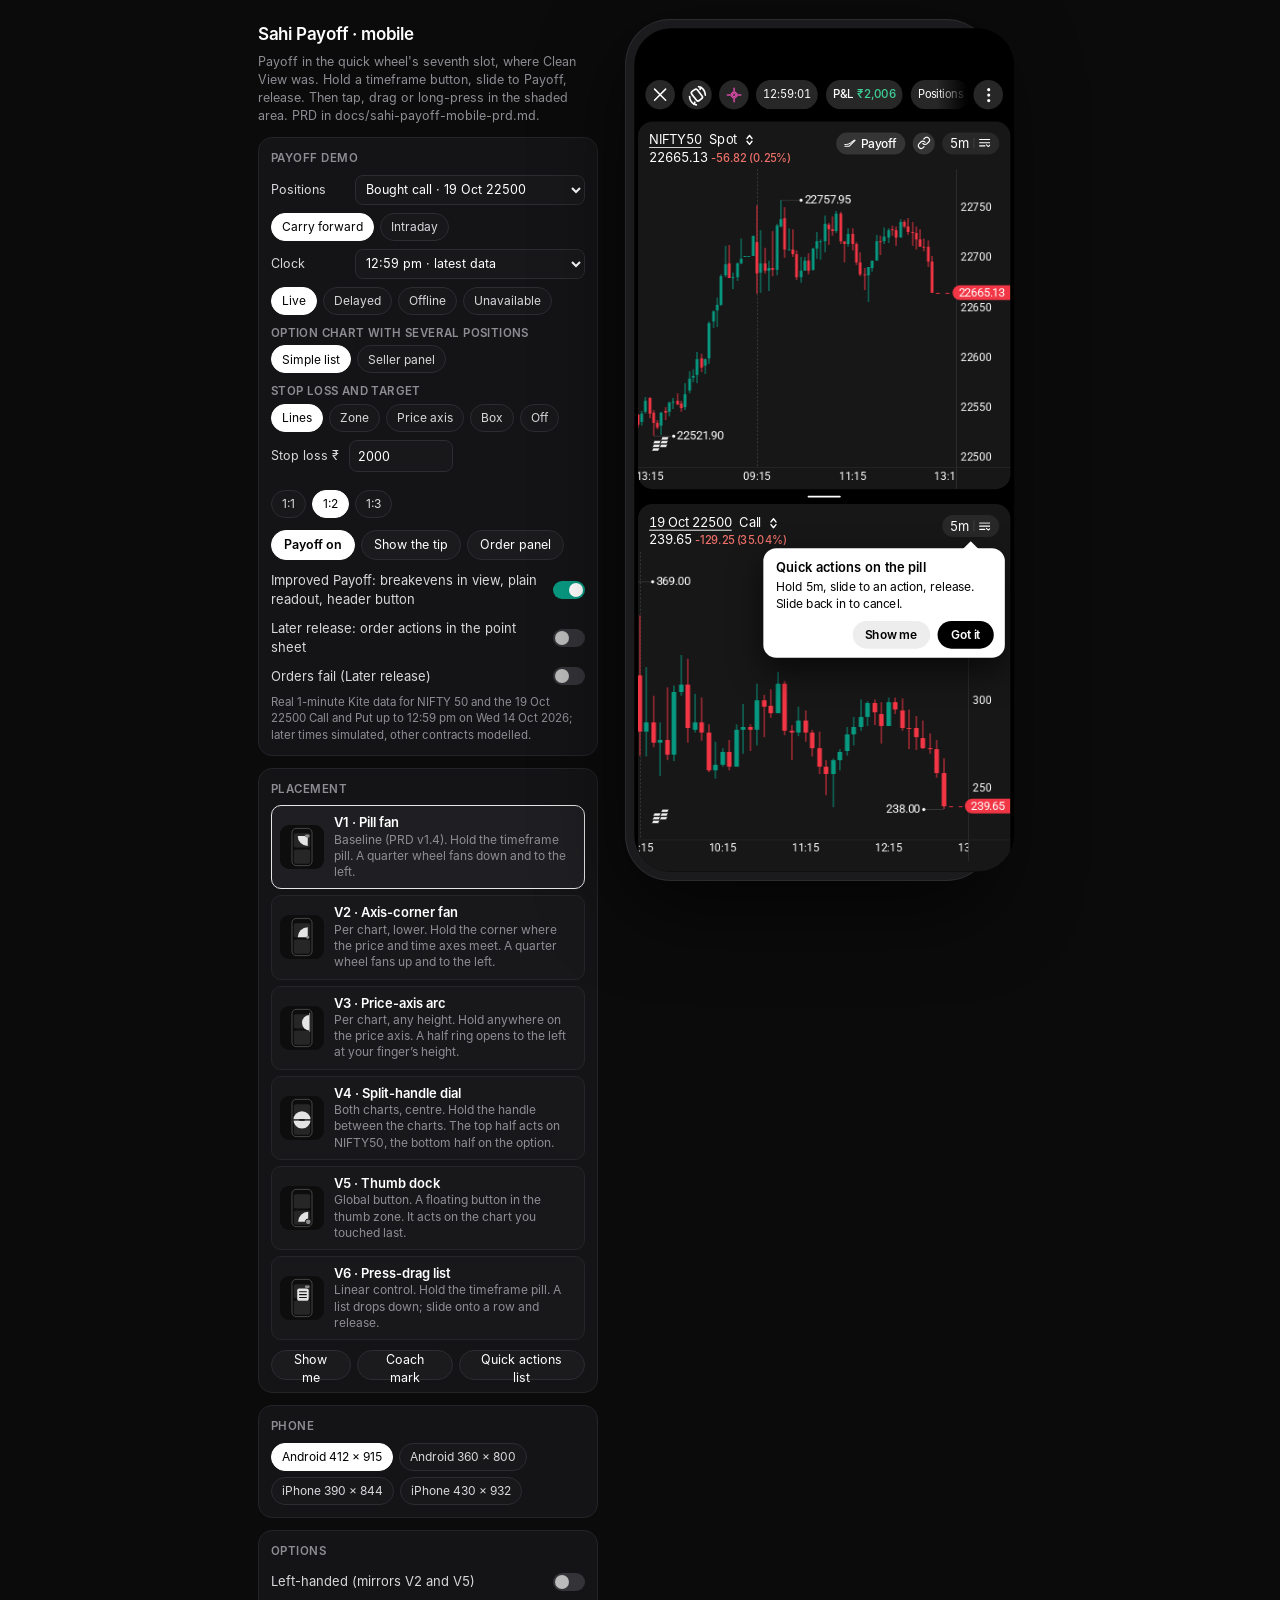
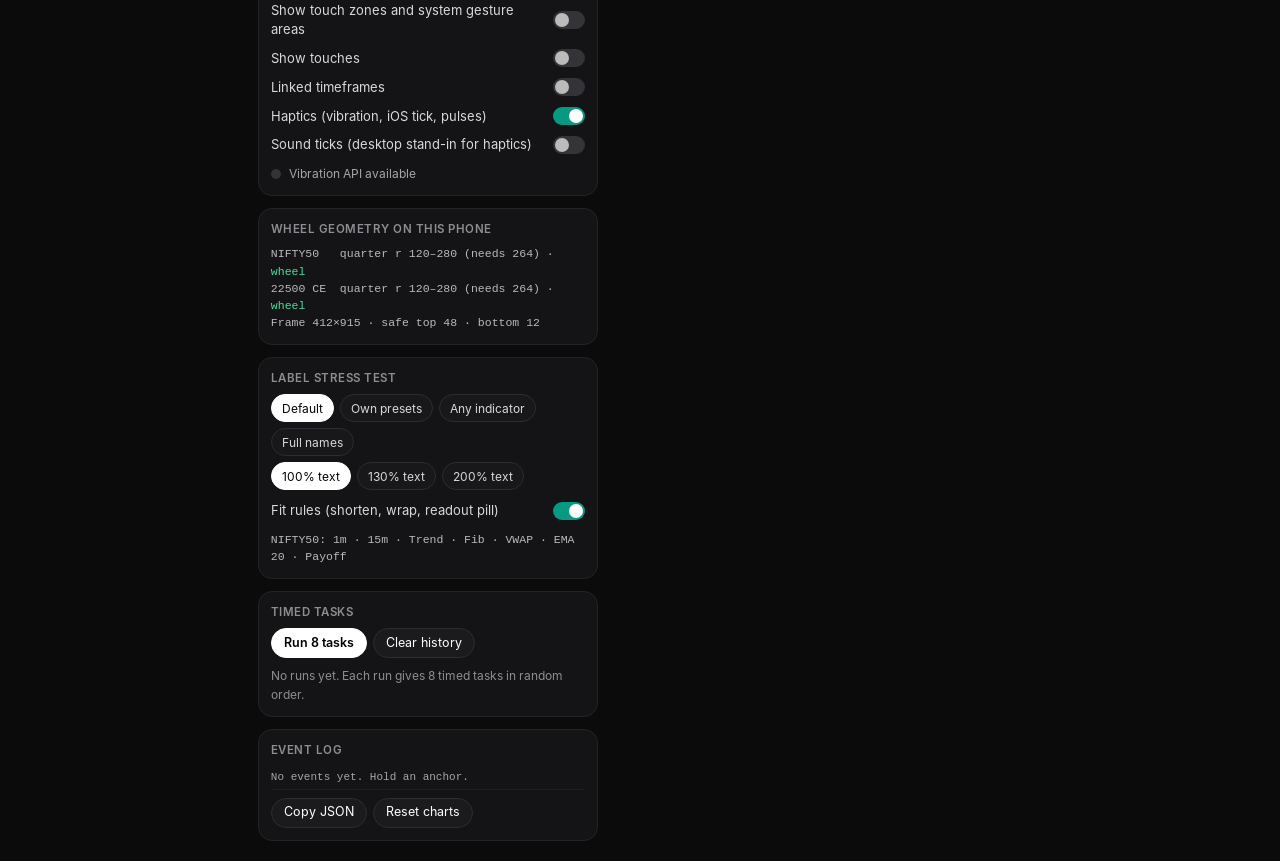
==== commit 4429efb3: "Mobile Payoff prototype: drop the time slider, plain option chart, stop loss and target markers - Ta" ====
--- a/prototype/payoff-mobile/index.html
+++ b/prototype/payoff-mobile/index.html
@@ -230,10 +230,6 @@
 .qlist .qli .s.on { color: #43e097; }
 .qlist .qli.hov .s { color: #444; } .qlist .qli.hov .s.on { color: #067a63; }
 .qlist .qli.na { opacity: .45; }
-/* on or off as a mark in the lists: filled green tick when on, empty ring when off */
-.stm { width: 18px; height: 18px; margin-left: auto; flex: none; box-sizing: border-box; border-radius: 50%; border: 1.5px solid #5c5c5c; display: grid; place-items: center; color: #0f0f0f; }
-.stm.on { background: #43e097; border-color: #43e097; }
-.qlist .qli.hov .stm { border-color: #9a9a9a; } .qlist .qli.hov .stm.on { background: #067a63; border-color: #067a63; color: #fff; }
 .fbhint { position: absolute; z-index: 41; padding: 8px 12px; border-radius: 12px; background: #2a2a2a; color: #fff; font-size: calc(12.5px * var(--fs)); line-height: 1.35; box-shadow: 0 8px 22px rgba(0,0,0,.55); max-width: calc(100% - 16px); box-sizing: border-box; width: max-content; pointer-events: none; }
 .zones { position: absolute; inset: 0; z-index: 39; pointer-events: none; }
 .zones .z { position: absolute; border: 1px dashed rgba(255,214,10,.85); background: rgba(255,214,10,.10); border-radius: 6px; }
@@ -534,6 +530,39 @@
 .sp .spcv { position: absolute; inset: 0; width: 100%; height: 100%; }
 .sp .spgt { position: absolute; pointer-events: none; z-index: 2; }
 
+.pcard .rf2.ml { color: #d4d4d8; }
+
+/* several positions, simple list (PM.panel 'list'): option, qty, P&L at the point */
+.plist.sl .slh { flex: none; display: flex; align-items: center; justify-content: space-between; gap: 8px; padding: 10px 14px 4px; }
+.plist.sl .slh .ltitle { padding: 0; color: #fff; font-size: calc(13px * var(--fs)); }
+.plist.sl .slc, .plist.sl .slr { display: grid; grid-template-columns: 22px minmax(0, 1fr) auto minmax(72px, auto); align-items: center; column-gap: 10px; }
+.plist.sl .slc { flex: none; padding: 4px 14px; border-bottom: 1px solid #2a2a2e; color: #8d8d93; font-size: calc(11px * var(--fs)); }
+.plist.sl .slc span:first-child { grid-column: 1 / 3; } .plist.sl .slc span:nth-child(2) { text-align: right; } .plist.sl .slc span:last-child { text-align: right; }
+.plist.sl .slr { width: 100%; min-height: 46px; padding: 4px 14px; box-sizing: border-box; text-align: left; border-bottom: 1px solid #222225; }
+.plist.sl .slr.sel { background: #232326; }
+.plist.sl .sln1 { min-width: 0; display: flex; flex-direction: column; }
+.plist.sl .sln1 b { font-size: calc(14px * var(--fs)); font-weight: 500; white-space: nowrap; overflow: hidden; text-overflow: ellipsis; }
+.plist.sl .sln1 small { font-size: calc(11px * var(--fs)); color: #9e9e9e; }
+.plist.sl .slq { text-align: right; font-size: calc(13.5px * var(--fs)); color: #e6e6e6; font-feature-settings: "tnum"; }
+.plist.sl .slp { text-align: right; font-size: calc(14px * var(--fs)); font-weight: 600; font-feature-settings: "tnum"; }
+.plist.sl .slr.sq .slp { color: #6b6b70; }
+.plist.sl .slf { flex: none; display: flex; align-items: baseline; justify-content: space-between; padding: 8px 14px 10px; border-top: 1px solid #2a2a2e; font-size: calc(13px * var(--fs)); color: #c9c9ce; font-feature-settings: "tnum"; }
+.plist.sl .slf b { font-size: calc(17px * var(--fs)); font-weight: 700; }
+.plist.sl .sln { color: #b9b9be; font-size: calc(13px * var(--fs)); padding: 16px 14px; }
+.app.po-grey #plist .slp, .app.po-grey #plist .slf b { color: #8d8d93 !important; }
+
+/* demo panel: section heads, stop loss input */
+.pdh { margin: 10px 0 4px; font-size: 11.5px; font-weight: 600; color: #8d8d93; text-transform: uppercase; letter-spacing: .4px; }
+.pdl2 { display: flex; align-items: center; gap: 10px; flex-wrap: wrap; } .pdl2 .pdl { margin: 0 0 8px; } .pdl2 .pseg { flex: 1; min-width: 140px; }
+.pdl input { width: 86px; height: 30px; border-radius: 8px; background: #18181b; color: #fff; border: 1px solid #2c2c31; font: inherit; font-size: 12.5px; padding: 0 8px; }
+.pdl input:disabled { opacity: .4; }
+/* payoff box: stop loss and target rows (discipline, style 'box') */
+.pbox .bx6w { margin-top: 6px; padding-top: 6px; border-top: 1px solid #2f2f33; display: flex; flex-direction: column; gap: 2px; }
+.pbox .bx6 { display: flex; align-items: center; flex-wrap: wrap; gap: 0 4px; font-size: calc(11.5px * var(--fs)); color: #c9c9ce; }
+.pbox .bx6 i { width: 8px; height: 8px; border-radius: 2px; margin-right: 2px; } .pbox .bx6.sl i { background: #f2545f; } .pbox .bx6.tg i { background: #3fd297; }
+.pbox .bx6 b { color: #fff; font-weight: 600; } .pbox .bx6 span { color: #8d8d93; }
+.pbox .bx7 { margin-top: 3px; font-size: calc(11.5px * var(--fs)); font-weight: 600; } .pbox .bx7.sl { color: #f2545f; } .pbox .bx7.tg { color: #3fd297; }
+
 </style>
 </head>
 <body>
@@ -1930,7 +1959,7 @@
   if (S.fit === false) return { w: 228, rowH: 44, px: 14 * fs };
   const px = 14 * fs, rowH = Math.max(44, Math.round(px * 1.3 + 20)); let need = 0;
   for (const sl of SLOTS) {
-    const d = describe(sl, id), ib = d.big ? Math.max(18, tw(d.label, 13 * fs, 600)) : 18, st = d.big ? 0 : 'capOn' in d ? 18 : tw(d.cap || 'Off', 11 * fs, 400, 0);
+    const d = describe(sl, id), ib = d.big ? Math.max(18, tw(d.label, 13 * fs, 600)) : 18, st = d.big ? 0 : tw(d.cap || 'Off', 11 * fs, 400, 0);
     need = Math.max(need, 14 + ib + 12 + tw(rowName(sl, d), px, 400) + 12 + st + 14);
   }
   return { w: clamp(Math.ceil(need), 228, Math.min(L.W - 16, 340)), rowH, px };
@@ -2226,8 +2255,6 @@
   if (S.v === 'v2') { const hub = G.geo.hub; return `<circle cx="${hub.x}" cy="${hub.y}" r="14" fill="#3a3a3a"/><svg x="${hub.x - 9}" y="${hub.y - 9}" width="18" height="18" viewBox="0 0 24 24"><g class="wi" style="stroke-width:1.6">${P.wheel}</g></svg>`; }
   return '';
 }
-// On or off in the lists is a mark, not a word: a filled green tick when on, an empty ring when off.
-const stMark = d => `<span class="stm${d.capOn ? ' on' : ''}" role="img" aria-label="${d.capOn ? 'On' : 'Off'}">${d.capOn ? ic('check', 12, 3) : ''}</span>`;
 function renderList(geo, hov) {
   const id = geo.chart, r = geo.rect, fit = S.fit !== false, hi = hov && hov.zone === 'slot' ? hov.sec.i : -1;
   // One element per hold. It used to be rebuilt on every row change, which replayed its open animation
@@ -2237,7 +2264,7 @@
   if (el) el.remove();
   el = h(`<div class="qlist${fit ? ' fit' : ''}" style="left:${r.x}px;top:${r.y}px;width:${r.w}px;transform-origin:${geo.above ? 'bottom' : 'top'} right">${SLOTS.map((sl, i) => {
     const d = describe(sl, id);
-    return `<div class="qli${i === hi ? ' hov' : ''}${d.status === 'current' || d.status === 'na' ? ' na' : ''}" style="height:${geo.rowH}px">${d.big ? `<b class="qtf">${escH(d.label)}</b>` : ic(d.icon, 18, 1.8)}<span class="qn">${escH(rowName(sl, d))}</span>${d.big ? '' : 'capOn' in d ? stMark(d) : `<span class="s">${escH(d.cap)}</span>`}</div>`;
+    return `<div class="qli${i === hi ? ' hov' : ''}${d.status === 'current' || d.status === 'na' ? ' na' : ''}" style="height:${geo.rowH}px">${d.big ? `<b class="qtf">${escH(d.label)}</b>` : ic(d.icon, 18, 1.8)}<span class="qn">${escH(rowName(sl, d))}</span><span class="s${d.capOn ? ' on' : ''}">${d.big ? '' : escH(d.cap)}</span></div>`;
   }).join('')}</div>`);
   el._geo = geo; $('#ov').appendChild(el);
 }
@@ -2255,7 +2282,7 @@
 function openQ1(id, from = 'a11y') {
   const render = () => `<div class="qhead">Applies to <span class="chipx">${escH(CH[id].short)}</span>${from === 'dock' ? '<button class="chipx swap" style="margin-left:auto">Switch chart</button>' : ''}</div>` + SLOTS.map((sl, i) => {
     const d = describe(sl, id);
-    return `<button class="qrow" data-i="${i}" aria-disabled="${d.status === 'current' || d.status === 'na'}"><span class="qi">${d.big ? `<b style="font-size:13px;font-weight:600">${escH(d.label)}</b>` : ic(d.icon, 18, 1.8)}</span><span class="qt">${escH(d.big ? 'Timeframe ' + d.label : d.name)}<small>${escH(d.action)}</small></span>${'capOn' in d ? stMark(d) : `<span class="qs">${d.status === 'current' ? 'Current' : d.big && d.status !== 'na' ? '' : escH(d.cap)}</span>`}</button>`;
+    return `<button class="qrow" data-i="${i}" aria-disabled="${d.status === 'current' || d.status === 'na'}"><span class="qi">${d.big ? `<b style="font-size:13px;font-weight:600">${escH(d.label)}</b>` : ic(d.icon, 18, 1.8)}</span><span class="qt">${escH(d.big ? 'Timeframe ' + d.label : d.name)}<small>${escH(d.action)}</small></span><span class="qs${d.capOn ? ' on' : ''}">${d.status === 'current' ? 'Current' : d.big && d.status !== 'na' ? '' : escH(d.cap)}</span></button>`;
   }).join('');
   const sh = h(`<div class="sheet lsheet" style="max-height:${L.H - L.sat - 40}px"><div class="sh-title">Quick actions</div><button class="sh-x" aria-label="Close">${ic('x', 18, 1.7)}</button><div class="rows"></div></div>`);
   $('.rows', sh).innerHTML = render();
@@ -2287,6 +2314,7 @@
   views: null, prevOpt: null, openedAt: 0, later: store.get('later', false), orderFail: false, orders: {}, exits: [],
   tipSeen: store.get('tipSeen', false), hintSeen: store.get('hintSeen', false), hint: false, b1: false, b2: null,
   bannerClosed: false, crossSign: 0, crossExp: null, lastMoveLog: 0,
+  panel: store.get('panel', 'list'),   // several positions: 'list' (option, qty, P&L) or 'seller' (the seller panel)
 };
 
 /* ---------- sample positions: the desktop prototype's scenarios on real Kite data ---------- */
@@ -2427,6 +2455,8 @@
 
 /* ---------- improved Payoff (UX research note v1.1): UX-01, UX-02, UX-05. ?ux=a turns it off ---------- */
 const uxB = () => S.ux !== 'a';
+// the option chart carries no Payoff marks: the Nifty chart already shows the payoff of one position
+const optPlain = () => uxB();
 // UX-01: widen the index chart's price scale so the nearest breakeven on each side of the current level,
 // at the point's time, is in view. It stops when the candles in view would take less than 20% of the pane's
 // height; a breakeven further out keeps its edge label, and tapping that label fits it anyway (full).
@@ -2440,7 +2470,14 @@
   const dn = r.filter(x => x < S0).sort((a, z) => z - a)[0], up = r.filter(x => x > S0).sort((a, z) => a - z)[0];
   const span = (a, z) => { let l = lo, h = hi; if (a != null && a < l) l = a; if (z != null && z > h) h = z; const pad = (h - l) * .1; if (l < lo) l -= pad; if (h > hi) h += pad; return { lo: l, hi: h }; };
   const near = dn == null ? [null, up] : up == null ? [dn, null] : (S0 - dn <= up - S0 ? [dn, null] : [null, up]);
-  for (const [a, z] of [[dn, up], near]) { const s = span(a, z); if (s.hi - s.lo <= cap + 1e-6) return (s.lo < lo || s.hi > hi) ? s : null; }
+  // with stop loss and target lines on the chart, try to bring their nearest levels into view too
+  const tries = [[dn, up], near];
+  if (typeof discOn === 'function' && discOn() && ['lines', 'zone'].includes(PM.disc.style)) {
+    const d = discLv(b, PM.pt.T), xs = [nearest(d.sl, S0), nearest(d.tg, S0)].filter(x => x != null);
+    const lo2 = Math.min(...xs.filter(x => x < S0), dn ?? Infinity), hi2 = Math.max(...xs.filter(x => x > S0), up ?? -Infinity);
+    tries.unshift([isFinite(lo2) ? lo2 : null, isFinite(hi2) ? hi2 : null]);
+  }
+  for (const [a, z] of tries) { const s = span(a, z); if (s.hi - s.lo <= cap + 1e-6) return (s.lo < lo || s.hi > hi) ? s : null; }
   return null;
 }
 function fitPrice(full) {
@@ -2468,7 +2505,7 @@
 /* ---------- drawing ---------- */
 const PO_COL = { be: '#f0b93a', pt: '#7f9bff', up: 'rgba(8,153,129,.16)', dn: 'rgba(242,54,69,.11)', zone: 'rgba(255,255,255,.035)', strike: '#b0b6c3' };
 function payoffYRange(id, info) {
-  if (!PM.on || id !== 'opt' || PM.s3 || !poPriced()) return null;
+  if (!PM.on || id !== 'opt' || PM.s3 || optPlain() || !poPriced()) return null;
   const b = book(); if (!b.legs.length || b.legs.length > 1) return null;
   const l = b.legs[0]; let lo = l.avg, hi = l.avg;
   const v = pointVals(b); if (v && v.premLo != null) { lo = Math.min(lo, v.premLo); hi = Math.max(hi, v.premHi); }
@@ -2476,7 +2513,7 @@
 }
 function payoffUnder(id, ctx, g) {
   if (!PM.on) return;
-  if (id === 'opt' && PM.s3) return;
+  if (id === 'opt' && (PM.s3 || optPlain())) return;
   const b = book(), end = poAxisEnd(b), nowX = xAtT(g, MK.nowT());
   const endX = end != null ? xAtT(g, end) : g.paneR;
   if (nowX < g.paneR) { ctx.fillStyle = PO_COL.zone; ctx.fillRect(nowX, g.pT, Math.max(0, Math.min(endX, g.paneR) - nowX), g.pB - g.pT); }
@@ -2521,7 +2558,7 @@
   if (!PM.on) return;
   const b = book(), now = MK.nowT(), nowX = xAtT(g, now), end = poAxisEnd(b), endX = end != null ? xAtT(g, end) : g.paneR;
   const fs = fsC();
-  if (id === 'opt') { if (!PM.s3) drawOptOverlay(ctx, g, b, nowX, endX); drawNow(ctx, g, nowX); return; }
+  if (id === 'opt') { if (optPlain()) { PM.optMarker = null; return; } if (!PM.s3) drawOptOverlay(ctx, g, b, nowX, endX); drawNow(ctx, g, nowX); return; }
   drawNow(ctx, g, nowX);
   if (!poPriced() || !b.legs.length) return;
   // expiry and auto square-off markers (BR-06)
@@ -2582,6 +2619,7 @@
     }
     ctx.restore();
   }
+  drawDisc(ctx, g, b, nowX, endX, vis);   // stop loss and target
   // strike line of a tapped leg (S3)
   if (PM.s3 && PM.strike != null) { const l = PM.legs.find(x => x.id === PM.strike); if (l && l.c.type !== 'FUT') { const y = Math.round(g.p2y(l.c.strike)) + .5; if (y > g.pT && y < g.pB) { ctx.save(); ctx.strokeStyle = PO_COL.strike; ctx.setLineDash([1.5, 3]); ctx.lineWidth = 1.2; ctx.beginPath(); ctx.moveTo(0, y); ctx.lineTo(g.paneR, y); ctx.stroke(); ctx.setLineDash([]); ctx.font = `500 ${10.5 * fs}px InterQW, Inter, sans-serif`; const t = `${l.c.strike} ${l.c.type}`; ctx.fillStyle = 'rgba(23,23,23,.85)'; ctx.fillRect(6, y - 16, ctx.measureText(t).width + 8, 14); ctx.fillStyle = PO_COL.strike; ctx.textBaseline = 'middle'; ctx.fillText(t, 10, y - 9); ctx.restore(); } } }
   // the Payoff point: crosshair and ring
@@ -2648,6 +2686,7 @@
 }
 function payoffAxes(id, ctx, g) {
   if (!PM.on || !poPriced()) return;
+  if (id === 'idx') drawDiscAxis(ctx, g);
   if (id === 'idx' && PM.pt) {
     const i = ptSlot(g); if (i == null) return;
     const x = g.xOf(i), y = g.p2y(PM.pt.S);
@@ -2656,7 +2695,7 @@
     if (x > 0 && x < g.paneR) { const t = ptTimeShort(PM.pt.T), w = ctx.measureText(t).width + 12; ctx.fillStyle = '#4f6ff0'; const lx = clamp(x - w / 2, 0, g.paneR - w); ctx.fillRect(lx, g.pB + 2, w, 19); ctx.fillStyle = '#fff'; ctx.textAlign = 'center'; ctx.fillText(t, lx + w / 2, g.pB + 10.6); ctx.textAlign = 'left'; }
     ctx.restore();
   }
-  if (id === 'opt' && !PM.s3 && PM.optMarker) {
+  if (id === 'opt' && !PM.s3 && !optPlain() && PM.optMarker) {
     const v = pointVals(); if (!v || v.prem == null) return;
     const y = g.p2y(v.prem); if (y < g.pT || y > g.pB) return;
     ctx.save(); ctx.font = FONT_AX; ctx.textBaseline = 'middle'; const t = v.prem.toFixed(2), w = Math.max(ctx.measureText(t).width + 10, g.axisW - 2);
@@ -2715,7 +2754,7 @@
   const fNow = clamp((.92 * gi.paneR - (endOff - nowOff)) / gi.paneR, .15, .60);
   const tgt = {}; const roFor = (g, off) => (g.paneR - (fNow * g.paneR - off)) / g.s;
   tgt.idx = { ro: roFor(gi, nowOff) };
-  if (!PM.s3) {
+  if (!PM.s3 && !optPlain()) {
     const go = geomOf('opt'), xo = go.xOf(go.n - 1), offO = xAtT(go, now) - xo, endO = xAtT(go, Tend) - xo;
     const fO = clamp((.92 * go.paneR - (endO - offO)) / go.paneR, .15, .60);
     tgt.opt = { ro: (go.paneR - (fO * go.paneR - offO)) / go.s };
@@ -2724,6 +2763,7 @@
   const xn1T = fNow * gi.paneR - nowOff, endX = xn1T + endOff;
   let T = Tend;
   if (endX > gi.paneR - 1) { const iMax = gi.n - 1 + Math.floor((gi.paneR - gi.s / 2 - xn1T) / gi.s); const sl = gi.slotAt(Math.min(iMax, gi.N - 1)); T = sl ? sl.T1 : Tend; }
+  const Th = horizonT(b, gi); if (Th != null) T = Th;   // UX-19
   PM.pt = b.legs.length && poPriced() ? { T, S: snap5(b.S0) } : null;
   // UX-01: fit the price scale for the view the chart is scrolling to, and ease into it
   if (uxB()) { const ro0 = CH.idx.ro; CH.idx.ro = tgt.idx.ro; const s = priceFit(); CH.idx.ro = ro0; if (s) tgt.idx.ys = s; }
@@ -2738,7 +2778,7 @@
 }
 // Horizon chips: fit from Now to the chip's time, Now at 10% and the time at 96% (FR-14)
 function fitTo(T, chipKey) {
-  const ids = PM.s3 ? ['idx'] : ['idx', 'opt'], tgt = {};
+  const ids = PM.s3 || optPlain() ? ['idx'] : ['idx', 'opt'], tgt = {};
   for (const id of ids) {
     const g = geomOf(id), now = MK.nowT();
     const k = Math.max(1, (xAtT(g, T) - xAtT(g, now)) / g.s);
@@ -2764,7 +2804,7 @@
   if (prev && (how === 'drag' || how === 'longpress')) {
     const s0 = Math.sign(Math.round(PF.pnl(b, prev.S, prev.T))), s1 = Math.sign(Math.round(PF.pnl(b, pt.S, pt.T)));
     const crossedExp = b.legs.some(l => (prev.T < l.c.expT) !== (pt.T < l.c.expT)) || (b.legs.every(l => l.product === 'INTRADAY') && (prev.T < PF.SQ_T) !== (pt.T < PF.SQ_T));
-    if ((s0 && s1 && s0 !== s1) || crossedExp) { Haptic.fire('select'); PM.crossed = true; }
+    if ((s0 && s1 && s0 !== s1) || crossedExp || discCrossed(b, prev, pt)) { Haptic.fire('select'); PM.crossed = true; }
   }
   if (how === 'tap' || how === 'chip' || how === 'stepper') { PM.pulseAt = performance.now(); if (how !== 'chip') Haptic.fire('open'); }
   if (PM.hint && how !== 'chip') { PM.hint = false; PM.hintSeen = true; store.set('hintSeen', true); }
@@ -2922,7 +2962,7 @@
     const px = uxB() ? plain(b, v) : null;
     if (px && rng.startsWith('Range')) rng = px.iv;
     html = `<div class="rt">${px ? px.head : `${idxName()} ${lvl(v.S)} · ${ptTime(v.T)}`}</div><div class="rp"><span>${lead}</span><b class="${pnlCls(v.pnl)}">${sgn(v.pnl)}</b></div>${px && px.vs ? `<div class="rr">${px.vs}</div>` : ''}${px && px.needs ? `<div class="rr rn">${px.needs}</div>` : ''}${rng ? `<div class="rr${px ? ' ri' : ''}">${rng}</div>` : ''}<div class="rf"><span class="mi" data-tip="model">Model estimate ${ic('info', 12, 2)}</span>${asOf}<span class="chev">${ic('chevR', 14, 2)}</span></div>`;
-    if (uxB()) html = payBoxHTML(b, v, asOf ? `<div class="bx5">${asOf}</div>` : '');
+    if (uxB()) html = payBoxHTML(b, v, discBoxHTML(b, v) + (asOf ? `<div class="bx5">${asOf}</div>` : ''));
   } else if (b.legs.length && !PM.pt) html = `<div class="rt">Pricing your position…</div><div class="rp"><span>P&amp;L</span><b class="sk"></b></div>`;
   if (html && rd._h !== html) { rd.innerHTML = html; rd._h = html; }
   rd.hidden = !html; rd.classList.toggle('pbox', uxB() && !!v && !expiredBook(b));
@@ -2938,7 +2978,7 @@
   // first-run hint
   hint.hidden = !(PM.hint && v && g);
   if (!hint.hidden) {
-    hint.textContent = 'Drag the ring or tap the shaded area to see P&L at any level and time. Pick a date above to look further ahead.';
+    hint.textContent = uxB() ? 'Drag the ring to see P&L at any level and time, or tap the shaded area. Pick a date above to look further ahead.' : 'Drag the ring or tap the shaded area to see P&L at any level and time. Pick a date above to look further ahead.';
     const nowX = xAtT(g, MK.nowT()), zw = Math.max(150, g.paneR - nowX - 12); hint.style.width = Math.min(zw, 230) + 'px';
     const hw = Math.min(zw, 230), hh = hint.offsetHeight, py = PM.pt ? g.p2y(PM.pt.S) : g.pB;
     const hl = clamp(nowX + 6, 6, g.paneR - hw - 6);
@@ -2955,15 +2995,16 @@
     else if (y < g.pT || y > g.pB) { edge.hidden = false; edge.textContent = `Point · ${lvl(PM.pt.S)} ${y < g.pT ? '↑' : '↓'}`; edge.style.top = (y < g.pT ? g.pT + 4 : g.pB - 30) + 'px'; edge.style.left = clamp(x - 50, 6, g.paneR - 110) + 'px'; edge.style.right = ''; }
   }
   // S2: position chip and point card on the option chart
-  chip.hidden = PM.s3 || poEmpty(b) && !b.pretrade;
+  chip.hidden = PM.s3 || optPlain() || poEmpty(b) && !b.pretrade;
   if (!chip.hidden) { const l = b.legs[0] || b.settled[0]; chip.textContent = b.pretrade ? `Not holding · as a buy of ${PM.lots * E.LOT}` : l ? `${l.side > 0 ? 'Bought' : 'Sold'} ${l.qty} at ${E.prem(l.avg)}` : ''; }
-  card.hidden = PM.s3 || !v || b.legs.length !== 1;
+  card.hidden = PM.s3 || optPlain() || !v || b.legs.length !== 1;
   if (!card.hidden) {
     const go = CH.opt.g, others = PM.others.length ? `<div class="rf2">${PM.others.length} position${PM.others.length > 1 ? 's' : ''} on other charts</div>` : '';
     const prem = v.prem != null ? `${E.prem(v.prem)}` : '';
+    const ml = uxB() ? `<div class="rf2 ml">${maxLossTxt(b, true)}</div>` : '';
     const ch = b.pretrade
-      ? `<div class="rt">${ptTime(v.T)}</div><div class="rp"><span>Premium</span><b>${prem}</b></div><div class="rr">${v.uncertain ? 'Too uncertain to price' : `${E.prem(v.premLo)} to ${E.prem(v.premHi)}`}</div>${others}`
-      : `<div class="rt">${ptTime(v.T)}</div><div class="rp"><span>P&amp;L</span><b class="${pnlCls(v.pnl)}">${sgn(v.pnl)}</b></div><div class="rr">Premium ${prem}${v.atExpiry || v.uncertain ? '' : ` · ${E.prem(v.premLo)} to ${E.prem(v.premHi)}`}</div>${others}`;
+      ? `<div class="rt">${ptTime(v.T)}</div><div class="rp"><span>Premium</span><b>${prem}</b></div><div class="rr">${v.uncertain ? 'Too uncertain to price' : `${E.prem(v.premLo)} to ${E.prem(v.premHi)}`}</div>${ml}${others}`
+      : `<div class="rt">${ptTime(v.T)}</div><div class="rp"><span>P&amp;L</span><b class="${pnlCls(v.pnl)}">${sgn(v.pnl)}</b></div><div class="rr">Premium ${prem}${v.atExpiry || v.uncertain ? '' : ` · ${E.prem(v.premLo)} to ${E.prem(v.premHi)}`}</div>${ml}${others}`;
     if (card._h !== ch) { card.innerHTML = ch; card._h = ch; }
     if (go) {
       const w = card.offsetWidth, h = card.offsetHeight; let left = 8, top = go.pT + 6;
@@ -2975,8 +3016,9 @@
   // S3: the Payoff list
   list.hidden = !PM.s3;
   if (!PM.s3) PM.pexp = false;
-  list.classList.toggle('sp', PM.s3 && uxB());
-  if (PM.s3) (uxB() ? renderSellerPanel : renderPayoffList)(b, v);
+  const seller = PM.s3 && uxB() && PM.panel === 'seller';
+  list.classList.toggle('sp', seller); list.classList.toggle('sl', PM.s3 && uxB() && !seller);
+  if (PM.s3) (!uxB() ? renderPayoffList : seller ? renderSellerPanel : renderSimpleList)(b, v);
   renderB1();
 }
 function asOfText(short) {
@@ -3071,7 +3113,7 @@
   const html = `<div class="b1grab"></div><div class="b1hd"><b class="b1t" tabindex="-1">Payoff at a point</b><button class="b1x" aria-label="Close">${ic('x', 18, 1.8)}</button></div>
     <div class="b1st"><span>${idxName()} level</span><button data-s="lv-" aria-label="Lower level 5 points">${ic('minus', 18, 2.2)}</button><b>${lvl(v.S)}</b><button data-s="lv+" aria-label="Raise level 5 points">${ic('plus', 18, 2.2)}</button></div>
     <div class="b1st"><span>Time</span><button data-s="t-" aria-label="One candle earlier"${atFirst ? ' disabled' : ''}>${ic('chevL', 18, 2.2)}</button><b>${ptTime(v.T)}</b><button data-s="t+" aria-label="One candle later"${atLast ? ' disabled' : ''}>${ic('chevR', 18, 2.2)}</button></div>
-    <div class="b1v" aria-live="polite">${px ? `<div class="b1r b1q">${px.head}</div>` : ''}${lead}${extra}${rng}${prem}${flat}</div>
+    <div class="b1v" aria-live="polite">${px ? `<div class="b1r b1q">${px.head}</div>` : ''}${lead}${extra}${rng}${prem}${flat}${px ? `<div class="b1r">${maxLossTxt(b)}</div>` : ''}</div>
     <div class="b1m"><span class="mi" data-tip="model">Model estimate, not a forecast ${ic('info', 12, 2)}</span></div>${pre}<div class="b1a${live ? '' : ' off'}">${acts}</div>${!live && acts ? '<p class="b1h">Prices aren’t live</p>' : ''}`;
   if (el._h !== html) { el.innerHTML = html; el._h = html; }
   const top = L.cards.opt.y - 6;
@@ -3091,7 +3133,7 @@
   if (lv > g.y2p(g.pT + 6) || lv < g.y2p(g.pB - 6)) { const hi = Math.max(g.y2p(g.pT), lv + span * .08), lo = Math.min(g.y2p(g.pB), lv - span * .08); CH.idx.ys = { hi, lo }; }
   setPoint({ T, S: lv }, 'stepper');
   // keep the point in view horizontally
-  const x = g.xOf(i); if (x > g.paneR - 6) { CH.idx.ro -= (x - (g.paneR - 6)) / g.s + .5; } else if (x < 6) CH.idx.ro += (6 - x) / g.s + .5;
+  const x = g.xOf(i); if (x > g.paneR - 6) { CH.idx.ro += (x - (g.paneR - 6)) / g.s + .5; } else if (x < 6) CH.idx.ro -= (6 - x) / g.s + .5;
   redraw('idx'); return true;
 }
 
@@ -3332,7 +3374,7 @@
 /* ---------- the panel ---------- */
 function renderSellerPanel(b, v) {
   const el = $('#plist'), r = L.cards.opt, top = PM.pexp ? L.cards.idx.y : r.y;
-  el.style.top = top + 'px'; el.style.height = (r.y + r.h - top) + 'px'; el.classList.add('sp');
+  el.style.top = top + 'px'; el.style.height = (r.y + r.h - top) + 'px';
   const tab = PM.tab || 'pos', sub = PM.sub || 'sum', n = positionCount();
   const T = PM.pt ? PM.pt.T : MK.nowT(), S = PM.pt ? PM.pt.S : b.S0;
   let body = '', foot = '';
@@ -3407,6 +3449,7 @@
     ctx.save(); ctx.beginPath(); ctx.rect(mL, top, pw, Math.max(0, hgt)); ctx.clip(); ctx.fillStyle = fill; ctx.fill(area); ctx.lineWidth = 2.2; ctx.lineJoin = 'round'; ctx.strokeStyle = stroke; ctx.stroke(path); ctx.restore();
   }
   ctx.strokeStyle = 'rgba(255,255,255,.22)'; ctx.lineWidth = 1; ctx.beginPath(); ctx.moveTo(mL, Math.round(zy) + .5); ctx.lineTo(mL + pw, Math.round(zy) + .5); ctx.stroke();
+  discGraph(ctx, Y, mL, pw, mT, ph, fs);
   // the point's time
   if (two) { ctx.save(); ctx.beginPath(); ctx.rect(mL, mT, pw, ph); ctx.clip(); ctx.beginPath(); a.forEach((p, i) => { const x = mL + pw * i / N, y = Y(p); i ? ctx.lineTo(x, y) : ctx.moveTo(x, y); }); ctx.strokeStyle = '#b3186d'; ctx.lineWidth = 2.2; ctx.lineJoin = 'round'; ctx.stroke(); ctx.restore(); }
   // LTP
@@ -3452,6 +3495,193 @@
   list.addEventListener('pointermove', e => { if (drag === e.pointerId) graphPointAt(e); });
   const end = e => { if (drag === e.pointerId) { drag = null; track('payoff_point_move', { method: 'graph' }); } };
   list.addEventListener('pointerup', end); list.addEventListener('pointercancel', end);
+}
+
+/* ---------- several positions, simple list: each option's name, quantity and P&L at the point ---------- */
+function renderSimpleList(b, v) {
+  const el = $('#plist'), r = L.cards.opt; PM.pexp = false;
+  el.style.top = r.y + 'px'; el.style.height = r.h + 'px';
+  const T = PM.pt ? PM.pt.T : MK.nowT(), S = PM.pt ? PM.pt.S : b.S0;
+  const rows = [...b.legs.map(l => ({ l, d: PF.legDetail(l, S, T, b) })), ...b.settled.map(l => { const val = E.intrinsic(l.c, E.settleS(l.c)); return { l, d: { value: val, pnl: PF.legPnl(l, val), status: 'Settled' } }; })];
+  rows.sort((a, c) => a.l.c.expT - c.l.c.expT || (a.l.c.strike || 0) - (c.l.c.strike || 0));
+  const body = !v ? `<p class="sln">Payoff can't load prices. Values are hidden until prices load.</p>` : rows.map(({ l, d }) => {
+    const fut = l.c.type === 'FUT', e = l.c.exp, sq = d.status === 'Squared off', done = d.status === 'Settled' || d.status === 'Expired';
+    const name = fut ? `${e.info.short} FUT` : `${l.c.strike} ${l.c.type === 'CE' ? 'Call' : 'Put'}`;
+    const sub = fut ? 'Future' : e.info.short + (d.status !== 'Live' ? ` · ${d.status}` : '');
+    return `<button class="slr${PM.strike === l.id ? ' sel' : ''}${sq || done ? ' sq' : ''}" data-leg="${l.id}" aria-label="${l.side > 0 ? 'Bought' : 'Sold'} ${l.qty}, ${name} ${sub}, P&L ${sgn(d.pnl)}"><span class="lb ${l.side > 0 ? 'b' : 's'}">${l.side > 0 ? 'B' : 'S'}</span><span class="sln1"><b>${name}</b><small>${sub}</small></span><span class="slq">${l.side > 0 ? '' : '−'}${l.qty}</span><span class="slp ${sq ? '' : pnlCls(d.pnl)}">${sgn(d.pnl)}</span></button>`;
+  }).join('');
+  const others = PM.others.length ? `<button class="ochip" data-tip="others">${PM.others.length} on other charts</button>` : '';
+  const html = `<div class="slh"><button class="ltitle" data-a="b1">P&amp;L at ${lvl(S)} · ${boxWhen(T)}${ic('chevR', 14, 2)}</button>${others}</div>
+    <div class="slc"><span>Option</span><span>Qty</span><span>P&amp;L</span></div><div class="lrows">${body}</div>
+    ${v ? `<div class="slf"><span>Total</span><b class="${pnlCls(v.pnl)}">${sgn(v.pnl)}</b></div>` : ''}`;
+  if (el._h !== html) { const sc = $('.lrows', el) ? $('.lrows', el).scrollTop : 0; el.innerHTML = html; el._h = html; if ($('.lrows', el)) $('.lrows', el).scrollTop = sc; }
+}
+
+/* =========================================================================
+   UX-19 (open the point at the trader's horizon) and UX-20 (the most a
+   position can lose). Used when the improved Payoff is on (uxB).
+   ========================================================================= */
+/* ---------- UX-19: open the point at the trader's horizon ---------- */
+// 30 minutes ahead when every position is intraday or expires today; null keeps the session end
+function horizonT(b, g) {
+  if (!uxB() || !b.legs.length || MK.closed()) return null;
+  const now = MK.nowT(), today = l => l.product === 'INTRADAY' || (l.c.type !== 'FUT' && E.dayOfT(l.c.expT - 1e-6) === E.TODAY);
+  if (!b.legs.every(today)) return null;
+  const rg = ptRange(g); if (!rg) return null;
+  return g.slotAt(clamp(slotOfT(g, Math.min(now + 30, sessionEndT(b))), rg[0], rg[1])).T1;
+}
+
+/* ---------- UX-20: the most the position can lose ---------- */
+// short: one line for the option chart's point card; the point sheet gives the reason too
+function maxLossTxt(b, short) {
+  if (!b.legs.length) return '';
+  if (b.legs.length > 1) { const st = panelStats(b); return st.maxL === -Infinity ? 'Loss isn’t capped' : `Most you can lose: ${E.rupees(Math.round(Math.abs(Math.min(0, st.maxL))))}${short ? '' : ' at expiry'}`; }
+  const l = b.legs[0], c = l.c, at = short ? '' : ' at expiry';
+  if (c.type === 'FUT') return `Loss isn’t capped ${l.side > 0 ? 'below' : 'above'} ${lvl(l.avg)}`;
+  if (l.side > 0) return `Most you can lose: ${E.rupees(Math.round(l.avg * l.qty))}${short ? '' : `, the premium${b.pretrade ? '' : ' paid'}`}`;
+  return c.type === 'PE' ? `Loss isn’t capped below ${lvl(c.strike - l.avg)}${at}` : `Loss isn’t capped above ${lvl(c.strike + l.avg)}${at}`;
+}
+
+/* =========================================================================
+   Discipline: stop loss and target on the payoff
+   The trader sets a stop loss in rupees and a risk:reward ratio (1:1, 1:2, 1:3),
+   as in their SAHI profile. The target is the stop times the ratio. Payoff marks
+   the Nifty levels where the position's P&L reaches −stop and +target.
+   Four ways to show it (PM.disc.style), picked in the demo panel:
+   - 'lines': red and green dashed lines across the future zone, with labels
+   - 'zone':  the areas past the stop and past the target shaded red and green
+   - 'price': tags on the price axis at the point's time
+   - 'box':   only in the payoff box
+   ========================================================================= */
+PM.disc = { style: store.get('discStyle', 'lines'), stop: store.get('discStop', 2000), ratio: store.get('discRatio', 2) };
+const DISC_STYLES = [['lines', 'Lines'], ['zone', 'Zone'], ['price', 'Price axis'], ['box', 'Box'], ['off', 'Off']];
+const DISC_COL = { sl: '#f2545f', tg: '#3fd297', slA: 'rgba(242,54,69,.28)', tgA: 'rgba(8,153,129,.34)' };
+const discOn = () => uxB() && PM.disc.style !== 'off' && PM.disc.stop > 0;
+const discTarget = () => PM.disc.stop * PM.disc.ratio;
+const rupeeK = n => E.rupees(Math.round(Math.abs(n)));
+
+// Nifty levels where the book's P&L at time T equals P, in the same ±10% band as the breakevens
+function levelRoots(b, T, P) {
+  if (!PM.dc || PM.dc.ver !== PM.ver || PM.dc.S0 !== Math.round(b.S0) || PM.dc.m.size > 6000) PM.dc = { ver: PM.ver, S0: Math.round(b.S0), m: new Map() };
+  const key = `${T}|${P}`; let v = PM.dc.m.get(key); if (v) return v;
+  const f = S => PF.pnl(b, S, T) - P, lo = Math.floor(b.S0 * .9 / SAMPLE) * SAMPLE, hi = Math.ceil(b.S0 * 1.1 / SAMPLE) * SAMPLE;
+  v = []; let pS = lo, pV = f(lo);
+  for (let S = lo + SAMPLE; S <= hi; S += SAMPLE) {
+    const vv = f(S);
+    if ((pV <= 0) !== (vv <= 0)) { let a = pS, z = S, fa = pV; for (let k = 0; k < 8; k++) { const m = (a + z) / 2, fm = f(m); if ((fa <= 0) === (fm <= 0)) { a = m; fa = fm; } else z = m; } v.push((a + z) / 2); }
+    pS = S; pV = vv;
+  }
+  PM.dc.m.set(key, v); return v;
+}
+const discLv = (b, T) => ({ sl: levelRoots(b, T, -PM.disc.stop), tg: levelRoots(b, T, discTarget()) });
+// the level the market reaches first: the root nearest the current level
+const nearest = (xs, S0) => xs.slice().sort((p, q) => Math.abs(p - S0) - Math.abs(q - S0))[0];
+// why a level has no line: the position can't make the target or lose the stop, or it is beyond ±10%
+function discWhyNot(b, k) {
+  const st = panelStats(b);
+  if (k === 'tg' && st.maxP !== Infinity && st.maxP < discTarget()) return `above max profit ${rupeeK(Math.max(0, st.maxP))}`;
+  if (k === 'sl' && st.maxL !== -Infinity && -st.maxL < PM.disc.stop) return `more than max loss ${rupeeK(Math.min(0, st.maxL))}`;
+  return 'not within 10% of now';
+}
+
+/* ---------- on the index chart (called from payoffOver, after the breakevens) ---------- */
+function drawDisc(ctx, g, b, nowX, endX, vis) {
+  if (!discOn() || !vis.length || !poPriced() || !b.legs.length) return;
+  const st = PM.disc.style; if (st === 'box' || st === 'price') return;
+  const fs = fsC(), top = g.y2p(g.pT), bot = g.y2p(g.pB), stop = PM.disc.stop, tgt = discTarget();
+  ctx.save(); ctx.beginPath(); ctx.rect(Math.max(0, nowX), g.pT, Math.min(endX, g.paneR) - Math.max(0, nowX), g.pB - g.pT); ctx.clip();
+  if (st === 'zone') {
+    const red = new Path2D(), green = new Path2D();
+    vis.forEach((i, k) => {
+      const T = g.slotAt(i).T1, d = discLv(b, T), xa = k === 0 ? nowX : Math.round(g.xOf(i) - g.s / 2), xb = Math.round(g.xOf(i) + g.s / 2);
+      const cuts = [bot, ...[...d.sl, ...d.tg].filter(x => x > bot && x < top).sort((p, q) => p - q), top];
+      for (let q = 0; q < cuts.length - 1; q++) {
+        const p = PF.pnl(b, (cuts[q] + cuts[q + 1]) / 2, T), y1 = g.p2y(cuts[q + 1]), y0 = g.p2y(cuts[q]);
+        if (p <= -stop) red.rect(xa, y1, Math.max(0, xb - xa), y0 - y1); else if (p >= tgt) green.rect(xa, y1, Math.max(0, xb - xa), y0 - y1);
+      }
+    });
+    ctx.fillStyle = DISC_COL.slA; ctx.fill(red); ctx.fillStyle = DISC_COL.tgA; ctx.fill(green);
+  }
+  // the lines: solid edges for the zone, dashed for the lines
+  ctx.lineWidth = st === 'zone' ? 1 : 1.6; ctx.setLineDash(st === 'zone' ? [] : [6, 4]);
+  for (const k of ['sl', 'tg']) {
+    ctx.strokeStyle = DISC_COL[k]; let prev = null;
+    for (const i of vis) { const d = discLv(b, g.slotAt(i).T1)[k], x = g.xOf(i); if (prev && prev.d.length === d.length) d.forEach((v, j) => { ctx.beginPath(); ctx.moveTo(prev.x, g.p2y(prev.d[j])); ctx.lineTo(x, g.p2y(v)); ctx.stroke(); }); prev = { d, x }; }
+  }
+  ctx.restore();
+  // labels just right of Now, on the first slot's levels, so they stay clear of the breakeven labels at the right edge
+  const d0 = discLv(b, g.slotAt(vis[0]).T1), xL = Math.max(4, nowX + 8);
+  // the breakeven labels at the right edge, the edge arrows and the Now tag: places the labels keep clear of
+  const taken = slotRoots(b, g.slotAt(vis[vis.length - 1]).T1).roots.map(v => clamp(g.p2y(v), g.pT + 30 * fs, g.pB - 10 * fs)).concat([g.pB - 10 * fs]);
+  ctx.save(); ctx.font = `600 ${10.5 * fs}px InterQW, Inter, sans-serif`; ctx.textBaseline = 'middle';
+  const lab = (v, k) => {
+    // a level off the top or bottom of the chart keeps its label at that edge, with an arrow
+    const y = g.p2y(v), off = y < g.pT + 10 ? '↑' : y > g.pB - 10 ? '↓' : '';
+    const t = `${k === 'sl' ? `${st === 'zone' ? 'Stop loss' : 'SL'} −${rupeeK(stop)}` : `Target +${rupeeK(tgt)} (1:${PM.disc.ratio})`} · ${lvl(v)}${off ? ' ' + off : ''}`;
+    const w = ctx.measureText(t).width, x = Math.min(xL, g.paneR - w - 10), up = PF.pnl(b, v + 30, g.slotAt(vis[0]).T1) > PF.pnl(b, v, g.slotAt(vis[0]).T1);
+    // the label sits on the far side of the line from the shaded zone
+    let ly = off === '↑' ? g.pT + 30 * fs : off === '↓' ? g.pB - 30 * fs : clamp(y + ((k === 'sl') === up ? -11 : 11) * fs, g.pT + 9, g.pB - 9);
+    // step away from the breakeven labels and from labels already placed
+    for (let n = 0; n < 6 && taken.some(q => Math.abs(q - ly) < 18 * fs); n++) ly += (ly > (g.pT + g.pB) / 2 ? -19 : 19) * fs;
+    taken.push(ly);
+    ctx.fillStyle = 'rgba(23,23,23,.9)'; ctx.fillRect(x - 4, ly - 8.5 * fs, w + 8, 17 * fs); ctx.fillStyle = DISC_COL[k]; ctx.fillText(t, x, ly);
+  };
+  d0.sl.forEach(v => lab(v, 'sl')); d0.tg.forEach(v => lab(v, 'tg'));
+  // a stop or target with no line says why, at the top of the future zone
+  ctx.font = `500 ${10.5 * fs}px InterQW, Inter, sans-serif`;
+  for (const k of ['sl', 'tg']) if (!d0[k].length) {
+    const t = `${k === 'sl' ? `SL −${rupeeK(stop)}` : `Target +${rupeeK(tgt)}`}: ${discWhyNot(b, k)}`, w = ctx.measureText(t).width, x = Math.min(xL, g.paneR - w - 10);
+    let ly = g.pT + 30 * fs; for (let n = 0; n < 6 && taken.some(q => Math.abs(q - ly) < 18 * fs); n++) ly += 19 * fs; taken.push(ly);
+    ctx.fillStyle = 'rgba(23,23,23,.9)'; ctx.fillRect(x - 4, ly - 8.5 * fs, w + 8, 17 * fs); ctx.fillStyle = DISC_COL[k]; ctx.globalAlpha = .8; ctx.fillText(t, x, ly); ctx.globalAlpha = 1;
+  }
+  ctx.restore();
+}
+
+/* ---------- price axis tags at the point's time (style 'price'; called from payoffAxes) ---------- */
+function drawDiscAxis(ctx, g) {
+  if (!discOn() || PM.disc.style !== 'price' || !PM.pt || !poPriced()) return;
+  const b = book(); if (!b.legs.length) return;
+  const d = discLv(b, PM.pt.T), fs = fsC();
+  ctx.save(); ctx.font = FONT_AX; ctx.textBaseline = 'middle';
+  for (const k of ['sl', 'tg']) for (const v of d[k]) {
+    const y = g.p2y(v); if (y < g.pT + 9 || y > g.pB - 9) continue;
+    const t = lvl(v), w = Math.max(ctx.measureText(t).width + 10, g.axisW - 2);
+    ctx.fillStyle = DISC_COL[k]; ctx.beginPath(); ctx.roundRect ? ctx.roundRect(g.paneR + 1, y - 9, w, 18, 4) : ctx.rect(g.paneR + 1, y - 9, w, 18); ctx.fill();
+    ctx.fillStyle = k === 'sl' ? '#fff' : '#08251b'; ctx.fillText(t, g.paneR + 6, y + .4);
+    // a short stub into the chart and a word beside it
+    ctx.strokeStyle = DISC_COL[k]; ctx.lineWidth = 2; ctx.beginPath(); ctx.moveTo(g.paneR - 14, Math.round(y) + .5); ctx.lineTo(g.paneR, Math.round(y) + .5); ctx.stroke();
+    ctx.font = `600 ${10 * fs}px InterQW, Inter, sans-serif`; const word = k === 'sl' ? 'SL' : `T 1:${PM.disc.ratio}`, ww = ctx.measureText(word).width;
+    ctx.fillStyle = 'rgba(23,23,23,.9)'; ctx.fillRect(g.paneR - 18 - ww - 6, y - 8 * fs, ww + 8, 16 * fs); ctx.fillStyle = DISC_COL[k]; ctx.fillText(word, g.paneR - 18 - ww - 2, y + .4); ctx.font = FONT_AX;
+  }
+  ctx.restore();
+}
+
+/* ---------- in the payoff box (style 'box') ---------- */
+function discBoxHTML(b, v) {
+  if (!discOn() || PM.disc.style !== 'box' || !v) return '';
+  const d = discLv(b, v.T), stop = PM.disc.stop, tgt = discTarget();
+  const row = (k, xs, amt) => { const x = nearest(xs, b.S0); return `<div class="bx6 ${k}"><i></i>${k === 'sl' ? 'Stop loss' : `Target 1:${PM.disc.ratio}`} <b>${amt}</b> ${x == null ? `<span>${discWhyNot(b, k)}</span>` : `at <b>${lvl(x)}</b> <span>(${ptsTxt(x - b.S0)})</span>`}</div>`; };
+  const past = v.pnl <= -stop + .5 ? '<div class="bx7 sl">Past your stop loss</div>' : v.pnl >= tgt - .5 ? '<div class="bx7 tg">Target reached</div>' : '';
+  return `<div class="bx6w">${row('sl', d.sl, '−' + rupeeK(stop))}${row('tg', d.tg, '+' + rupeeK(tgt))}${past}</div>`;
+}
+
+/* ---------- on the seller panel's payoff graph: P&L is the y axis, so they are flat lines ---------- */
+function discGraph(ctx, Y, x0, w, yT, h, fs) {
+  if (!discOn() || PM.disc.style === 'box') return;
+  ctx.save(); ctx.font = `600 ${10 * fs}px InterQW, Inter, sans-serif`; ctx.textBaseline = 'bottom'; ctx.setLineDash([5, 4]); ctx.lineWidth = 1.2;
+  for (const [k, p, t] of [['sl', -PM.disc.stop, 'SL'], ['tg', discTarget(), `Target 1:${PM.disc.ratio}`]]) {
+    const y = Math.round(Y(p)) + .5; if (y < yT || y > yT + h) continue;
+    ctx.strokeStyle = DISC_COL[k]; ctx.beginPath(); ctx.moveTo(x0, y); ctx.lineTo(x0 + w, y); ctx.stroke();
+    ctx.fillStyle = DISC_COL[k]; ctx.textAlign = 'right'; ctx.fillText(t, x0 + w - 2, y - 2);
+  }
+  ctx.restore();
+}
+
+/* ---------- a tick when a dragged point crosses the stop or the target ---------- */
+function discCrossed(b, a, z) {
+  if (!discOn() || !a || !z) return false;
+  const p = PF.pnl(b, a.S, a.T), q = PF.pnl(b, z.S, z.T), s = PM.disc.stop, t = discTarget();
+  return (p > -s) !== (q > -s) || (p < t) !== (q < t);
 }
 
 /* =========================================================================
@@ -3541,7 +3771,7 @@
     if (mode === 'ptpend' && hyp(p.x - start.x, p.y - start.y) > 8) { clearTimeout(lp); mode = 'ptdrag'; moved = true; }
     if (mode === 'ptdrag') { const pt = pointFromXY(cardPt(p)); if (pt && PM.pt && (pt.T !== PM.pt.T || pt.S !== PM.pt.S)) setPoint(pt, 'drag'); return; }
     if (mode === 'pending' && hyp(p.x - start.x, p.y - start.y) > 8) { clearTimeout(lp); mode = 'pan'; moved = true; if (id === 'idx' && PM.on && PM.chip) { PM.chip = null; renderPayoffUI(); } }
-    if (mode === 'pan') { c.ro = ro0 + (p.x - start.x) / c.spacing; redraw(id); }
+    if (mode === 'pan') { c.ro = ro0 - (p.x - start.x) / c.spacing; redraw(id); }   // candles follow the finger: drag left for newer candles and the future
     else if (mode === 'cross') {
       if (id === 'idx' && PM.on && !c.draft && poPriced() && inFuture(cardPt(p))) { if (c.cross) { c.cross = null; setOhlc(id, null); } const pt = pointFromXY(cardPt(p)); if (pt && PM.pt && (pt.T !== PM.pt.T || pt.S !== PM.pt.S)) setPoint(pt, 'longpress'); redraw(id); }
       else { setCross(id, cardPt(p)); if (c.draft && c.draft.pts.length) { c.draft.hover = { t: xToTime(c.g, c.cross.x), p: c.g.y2p(c.cross.y) }; } }
@@ -3913,6 +4143,10 @@
   if (SCEN[q.get('pos')]) PM.scenario = q.get('pos');
   if (q.get('product') === 'intraday') PM.product = 'INTRADAY';
   if (q.get('later') === '1') PM.later = true;
+  if (['list', 'seller'].includes(q.get('panel'))) PM.panel = q.get('panel');
+  if (DISC_STYLES.some(([k]) => k === q.get('disc'))) PM.disc.style = q.get('disc');
+  if (+q.get('stop') >= 100) PM.disc.stop = Math.round(+q.get('stop'));
+  if ([1, 2, 3].includes(+q.get('rr'))) PM.disc.ratio = +q.get('rr');
   S.ux = q.get('ux') === 'a' ? 'a' : 'b';   // b: the improved Payoff (UX-01, UX-02, UX-05); a: PRD v1.0 as first built
   const qc = q.get('clock'); if (qc) { const m = /^(\d{1,2}):?(\d{2})$/.exec(qc); if (m) MK.mod = clamp(+m[1] * 60 + +m[2], 555, 960); }
   E.calibrate(MK.nowT());
@@ -3943,6 +4177,11 @@
     <div class="seg pseg" data-pd="product"><button data-v="CARRY">Carry forward</button><button data-v="INTRADAY">Intraday</button></div>
     <label class="pdl">Clock<select data-pd="clock">${CLOCKS.map(([m, n]) => `<option value="${m}">${n}</option>`).join('')}</select></label>
     <div class="seg pseg" data-pd="pricing"><button data-v="live">Live</button><button data-v="delayed">Delayed</button><button data-v="offline">Offline</button><button data-v="unavailable">Unavailable</button></div>
+    <div class="pdh">Option chart with several positions</div>
+    <div class="seg pseg" data-pd="panel"><button data-v="list">Simple list</button><button data-v="seller">Seller panel</button></div>
+    <div class="pdh">Stop loss and target</div>
+    <div class="seg pseg" data-pd="disc">${DISC_STYLES.map(([k, n]) => `<button data-v="${k}">${n}</button>`).join('')}</div>
+    <div class="pdl2"><label class="pdl">Stop loss ₹<input type="number" inputmode="numeric" min="100" step="100" data-pd="stop"></label><div class="seg pseg" data-pd="ratio"><button data-v="1">1:1</button><button data-v="2">1:2</button><button data-v="3">1:3</button></div></div>
     <div class="pdrow"><button class="dbtn pri" data-pa="toggle">Payoff on</button><button class="dbtn" data-pa="tip">Show the tip</button><button class="dbtn" data-pa="order">Order panel</button></div>
     <label class="dt pdt">Improved Payoff: breakevens in view, plain readout, header button<input type="checkbox" data-pt="ux"></label>
     <label class="dt pdt">Later release: order actions in the point sheet<input type="checkbox" data-pt="later"></label>
@@ -3954,6 +4193,10 @@
   $$('[data-pd="clock"]').forEach(s => s.value = String(MK.mod));
   $$('[data-pd="product"] button').forEach(b => { b.classList.toggle('on', b.dataset.v === PM.product); b.disabled = !SCEN[PM.scenario].product; });
   $$('[data-pd="pricing"] button').forEach(b => b.classList.toggle('on', b.dataset.v === MK.pricing));
+  $$('[data-pd="panel"] button').forEach(b => { b.classList.toggle('on', b.dataset.v === PM.panel); b.disabled = S.ux === 'a'; });
+  $$('[data-pd="disc"] button').forEach(b => { b.classList.toggle('on', b.dataset.v === PM.disc.style); b.disabled = S.ux === 'a'; });
+  $$('[data-pd="ratio"] button').forEach(b => { b.classList.toggle('on', +b.dataset.v === PM.disc.ratio); b.disabled = S.ux === 'a' || PM.disc.style === 'off'; });
+  $$('[data-pd="stop"]').forEach(i => { if (document.activeElement !== i) i.value = PM.disc.stop; i.disabled = S.ux === 'a' || PM.disc.style === 'off'; });
   $$('[data-pa="toggle"]').forEach(b => b.textContent = PM.on ? 'Payoff off' : 'Payoff on');
   $$('[data-pt="later"]').forEach(c => c.checked = PM.later);
   $$('[data-pt="ux"]').forEach(c => c.checked = S.ux !== 'a');
@@ -3964,6 +4207,7 @@
     const k = e.target.dataset.pd, tk = e.target.dataset.pt;
     if (k === 'scen') { PM.product = 'CARRY'; applyScenario(e.target.value); track('demo_positions', { scenario: e.target.value }); }
     else if (k === 'clock') { setClock(+e.target.value); track('demo_clock', { clock: +e.target.value }); }
+    else if (k === 'stop') { const n = Math.round(+e.target.value); if (n >= 100) { PM.disc.stop = n; store.set('discStop', n); track('demo_disc', { stop: n }); fitPrice(); renderPayoffUI(); redraw(); } }
     else if (tk === 'later') { PM.later = e.target.checked; store.set('later', PM.later); renderPayoffUI(); }
     else if (tk === 'fail') PM.orderFail = e.target.checked;
     else if (tk === 'ux') { const on = PM.on; if (on) setPayoff(false, { source: 'demo' }); S.ux = e.target.checked ? 'b' : 'a'; renderPayoffUI(); if (on) setPayoff(true, { source: 'demo' }); track('demo_ux', { ux: S.ux }); }
@@ -3975,6 +4219,9 @@
       const k = sb.closest('[data-pd]').dataset.pd;
       if (k === 'product') { PM.product = sb.dataset.v; applyScenario(PM.scenario); }
       if (k === 'pricing') setPricing(sb.dataset.v);
+      if (k === 'panel') { PM.panel = sb.dataset.v; store.set('panel', PM.panel); track('demo_panel', { panel: PM.panel }); renderPayoffUI(); redraw(); }
+      if (k === 'disc') { PM.disc.style = sb.dataset.v; store.set('discStyle', PM.disc.style); track('demo_disc', { style: PM.disc.style }); fitPrice(); renderPayoffUI(); redraw(); }
+      if (k === 'ratio') { PM.disc.ratio = +sb.dataset.v; store.set('discRatio', PM.disc.ratio); track('demo_disc', { ratio: PM.disc.ratio }); fitPrice(); renderPayoffUI(); redraw(); }
       syncPayoffDev(); return;
     }
     const a = e.target.closest('[data-pa]'); if (!a) return;
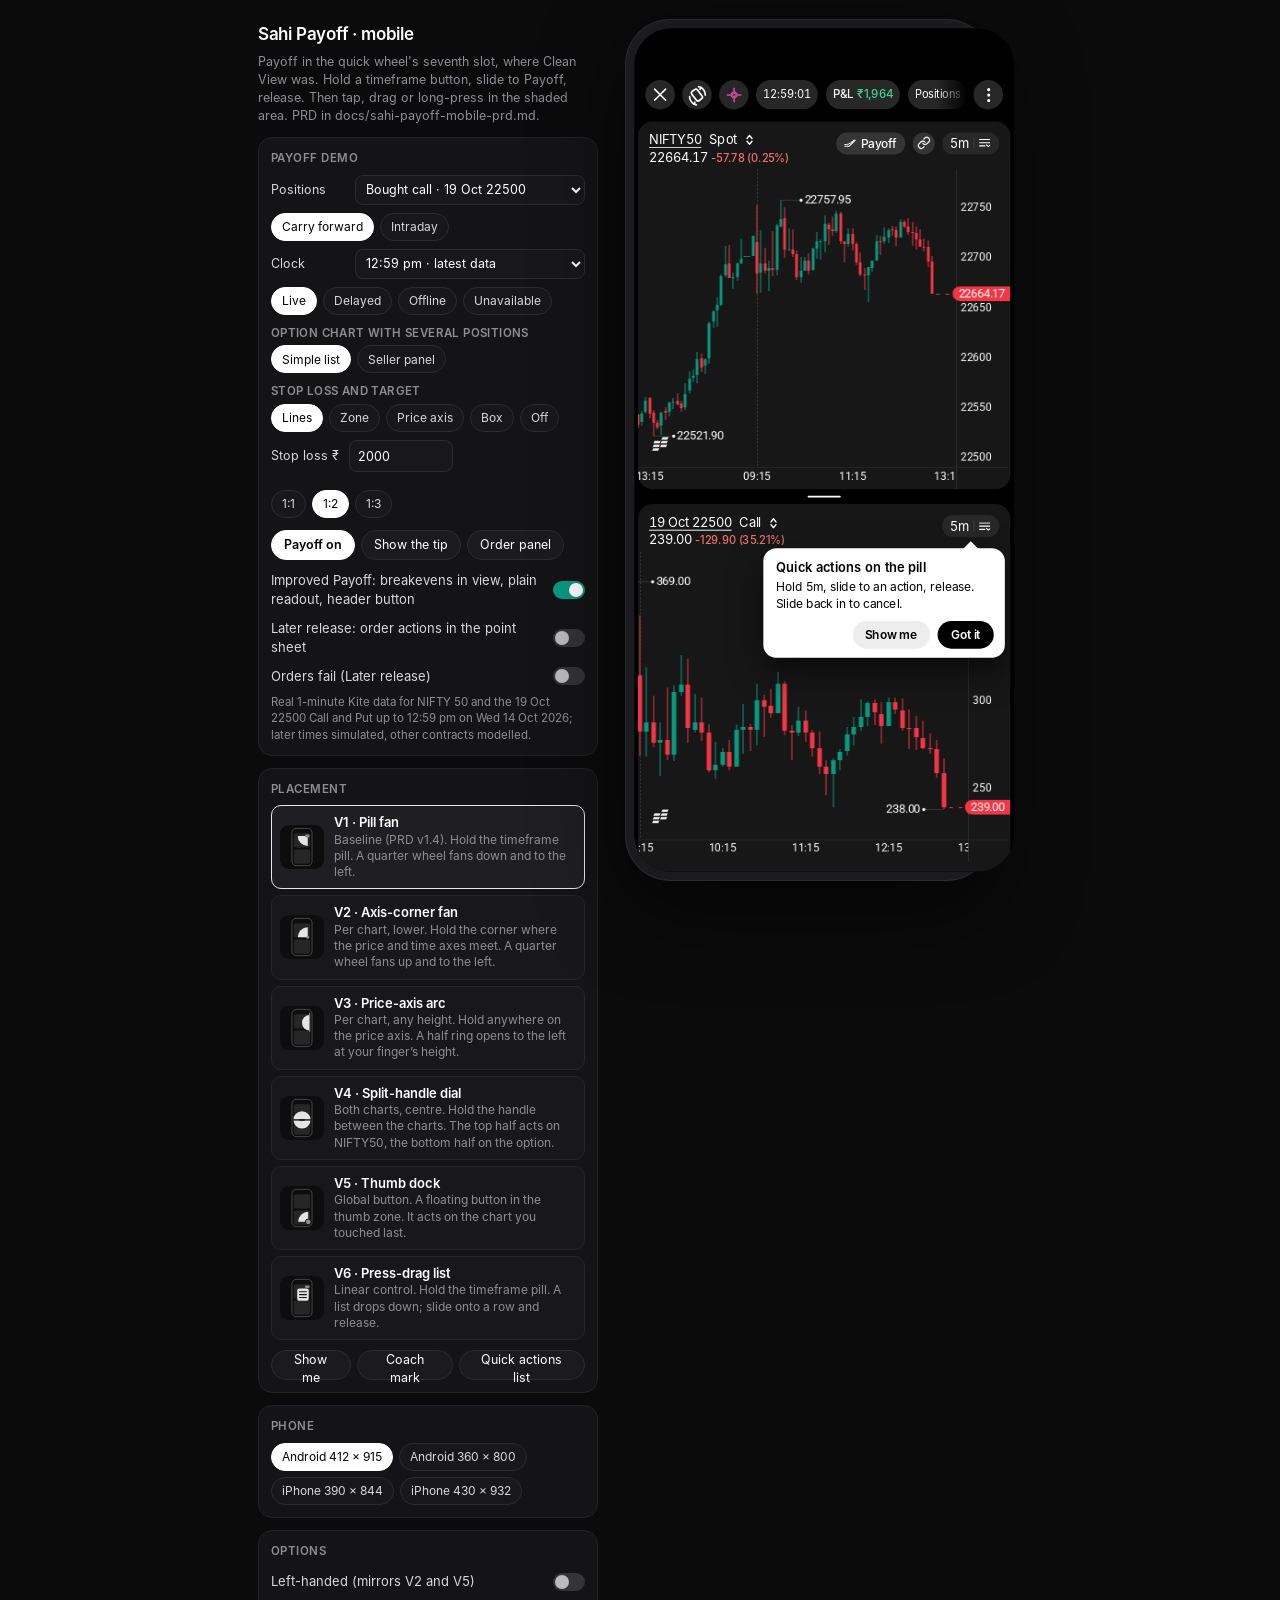
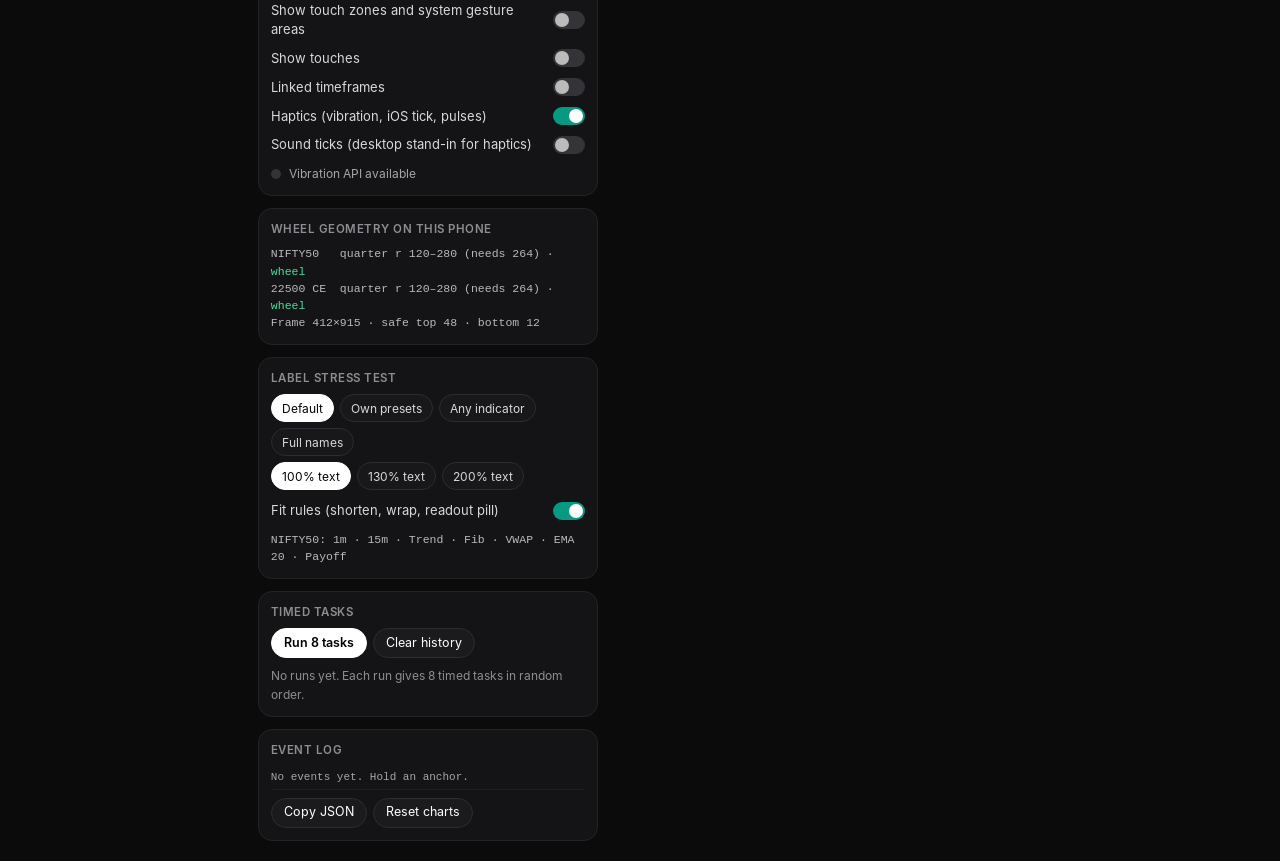
==== commit 9d7de314: "Mobile Payoff prototype: fit and place the stop loss and target labels - The price scale also fits t" ====
--- a/prototype/payoff-mobile/index.html
+++ b/prototype/payoff-mobile/index.html
@@ -2472,8 +2472,10 @@
   const near = dn == null ? [null, up] : up == null ? [dn, null] : (S0 - dn <= up - S0 ? [dn, null] : [null, up]);
   // with stop loss and target lines on the chart, try to bring their nearest levels into view too
   const tries = [[dn, up], near];
-  if (typeof discOn === 'function' && discOn() && ['lines', 'zone'].includes(PM.disc.style)) {
-    const d = discLv(b, PM.pt.T), xs = [nearest(d.sl, S0), nearest(d.tg, S0)].filter(x => x != null);
+  if (typeof discOn === 'function' && discOn() && ['lines', 'zone', 'price'].includes(PM.disc.style)) {
+    // at the point's time and at the first candle after Now: the lines bend with time in between
+    const Ts = [PM.pt.T]; const i1 = slotOfT(g, MK.nowT() + 1e-6), s1 = g.slotAt(i1); if (s1 && s1.T1 > MK.nowT()) Ts.push(s1.T1);
+    const xs = Ts.flatMap(T => { const d = discLv(b, T); return [nearest(d.sl, S0), nearest(d.tg, S0)]; }).filter(x => x != null);
     const lo2 = Math.min(...xs.filter(x => x < S0), dn ?? Infinity), hi2 = Math.max(...xs.filter(x => x > S0), up ?? -Infinity);
     tries.unshift([isFinite(lo2) ? lo2 : null, isFinite(hi2) ? hi2 : null]);
   }
@@ -3577,11 +3579,11 @@
 // the level the market reaches first: the root nearest the current level
 const nearest = (xs, S0) => xs.slice().sort((p, q) => Math.abs(p - S0) - Math.abs(q - S0))[0];
 // why a level has no line: the position can't make the target or lose the stop, or it is beyond ±10%
-function discWhyNot(b, k) {
+function discWhyNot(b, k, T) {
   const st = panelStats(b);
   if (k === 'tg' && st.maxP !== Infinity && st.maxP < discTarget()) return `above max profit ${rupeeK(Math.max(0, st.maxP))}`;
   if (k === 'sl' && st.maxL !== -Infinity && -st.maxL < PM.disc.stop) return `more than max loss ${rupeeK(Math.min(0, st.maxL))}`;
-  return 'not within 10% of now';
+  return T != null ? `not reached ${whenTxt(T)}` : 'not within 10% of now';
 }
 
 /* ---------- on the index chart (called from payoffOver, after the breakevens) ---------- */
@@ -3609,20 +3611,24 @@
     for (const i of vis) { const d = discLv(b, g.slotAt(i).T1)[k], x = g.xOf(i); if (prev && prev.d.length === d.length) d.forEach((v, j) => { ctx.beginPath(); ctx.moveTo(prev.x, g.p2y(prev.d[j])); ctx.lineTo(x, g.p2y(v)); ctx.stroke(); }); prev = { d, x }; }
   }
   ctx.restore();
-  // labels just right of Now, on the first slot's levels, so they stay clear of the breakeven labels at the right edge
-  const d0 = discLv(b, g.slotAt(vis[0]).T1), xL = Math.max(4, nowX + 8);
+  // labels end at the right edge of the future zone, where the breakeven labels are, so the payoff box doesn't cover them
+  const TL = g.slotAt(vis[vis.length - 1]).T1, d0 = discLv(b, TL), xL = Math.min(g.xOf(vis[vis.length - 1]), g.paneR - 4) - 6;
   // the breakeven labels at the right edge, the edge arrows and the Now tag: places the labels keep clear of
+  // the payoff box sits over the chart (card coordinates, as the canvas): a label it would cover moves below it
+  const rd = CH.idx.el && $('.pread', CH.idx.el), box = rd && !rd.hidden ? { l: rd.offsetLeft, r: rd.offsetLeft + rd.offsetWidth, t: rd.offsetTop, b: rd.offsetTop + rd.offsetHeight } : null;
+  const underBox = (x, w, y) => box && x < box.r + 4 && x + w > box.l - 4 && y > box.t - 10 * fs && y < box.b + 10 * fs;
   const taken = slotRoots(b, g.slotAt(vis[vis.length - 1]).T1).roots.map(v => clamp(g.p2y(v), g.pT + 30 * fs, g.pB - 10 * fs)).concat([g.pB - 10 * fs]);
   ctx.save(); ctx.font = `600 ${10.5 * fs}px InterQW, Inter, sans-serif`; ctx.textBaseline = 'middle';
   const lab = (v, k) => {
     // a level off the top or bottom of the chart keeps its label at that edge, with an arrow
     const y = g.p2y(v), off = y < g.pT + 10 ? '↑' : y > g.pB - 10 ? '↓' : '';
     const t = `${k === 'sl' ? `${st === 'zone' ? 'Stop loss' : 'SL'} −${rupeeK(stop)}` : `Target +${rupeeK(tgt)} (1:${PM.disc.ratio})`} · ${lvl(v)}${off ? ' ' + off : ''}`;
-    const w = ctx.measureText(t).width, x = Math.min(xL, g.paneR - w - 10), up = PF.pnl(b, v + 30, g.slotAt(vis[0]).T1) > PF.pnl(b, v, g.slotAt(vis[0]).T1);
+    const w = ctx.measureText(t).width, x = Math.max(4, xL - w), up = PF.pnl(b, v + 30, TL) > PF.pnl(b, v, TL);
     // the label sits on the far side of the line from the shaded zone
     let ly = off === '↑' ? g.pT + 30 * fs : off === '↓' ? g.pB - 30 * fs : clamp(y + ((k === 'sl') === up ? -11 : 11) * fs, g.pT + 9, g.pB - 9);
     // step away from the breakeven labels and from labels already placed
     for (let n = 0; n < 6 && taken.some(q => Math.abs(q - ly) < 18 * fs); n++) ly += (ly > (g.pT + g.pB) / 2 ? -19 : 19) * fs;
+    if (underBox(x, w, ly)) ly = box.b + 12 * fs;
     taken.push(ly);
     ctx.fillStyle = 'rgba(23,23,23,.9)'; ctx.fillRect(x - 4, ly - 8.5 * fs, w + 8, 17 * fs); ctx.fillStyle = DISC_COL[k]; ctx.fillText(t, x, ly);
   };
@@ -3630,8 +3636,8 @@
   // a stop or target with no line says why, at the top of the future zone
   ctx.font = `500 ${10.5 * fs}px InterQW, Inter, sans-serif`;
   for (const k of ['sl', 'tg']) if (!d0[k].length) {
-    const t = `${k === 'sl' ? `SL −${rupeeK(stop)}` : `Target +${rupeeK(tgt)}`}: ${discWhyNot(b, k)}`, w = ctx.measureText(t).width, x = Math.min(xL, g.paneR - w - 10);
-    let ly = g.pT + 30 * fs; for (let n = 0; n < 6 && taken.some(q => Math.abs(q - ly) < 18 * fs); n++) ly += 19 * fs; taken.push(ly);
+    const t = `${k === 'sl' ? 'SL' : 'Target'} ${discWhyNot(b, k, PM.pt ? PM.pt.T : TL).replace('not reached at', 'not reached by')}`, w = ctx.measureText(t).width, x = Math.max(4, xL - w);
+    let ly = g.pT + 30 * fs; for (let n = 0; n < 6 && taken.some(q => Math.abs(q - ly) < 18 * fs); n++) ly += 19 * fs; if (underBox(x, w, ly)) { ly = box.b + 12 * fs; for (let n = 0; n < 6 && taken.some(q => Math.abs(q - ly) < 18 * fs); n++) ly += 19 * fs; } taken.push(ly);
     ctx.fillStyle = 'rgba(23,23,23,.9)'; ctx.fillRect(x - 4, ly - 8.5 * fs, w + 8, 17 * fs); ctx.fillStyle = DISC_COL[k]; ctx.globalAlpha = .8; ctx.fillText(t, x, ly); ctx.globalAlpha = 1;
   }
   ctx.restore();
@@ -3660,7 +3666,7 @@
 function discBoxHTML(b, v) {
   if (!discOn() || PM.disc.style !== 'box' || !v) return '';
   const d = discLv(b, v.T), stop = PM.disc.stop, tgt = discTarget();
-  const row = (k, xs, amt) => { const x = nearest(xs, b.S0); return `<div class="bx6 ${k}"><i></i>${k === 'sl' ? 'Stop loss' : `Target 1:${PM.disc.ratio}`} <b>${amt}</b> ${x == null ? `<span>${discWhyNot(b, k)}</span>` : `at <b>${lvl(x)}</b> <span>(${ptsTxt(x - b.S0)})</span>`}</div>`; };
+  const row = (k, xs, amt) => { const x = nearest(xs, b.S0); return `<div class="bx6 ${k}"><i></i>${k === 'sl' ? 'Stop loss' : `Target 1:${PM.disc.ratio}`} <b>${amt}</b> ${x == null ? `<span>${discWhyNot(b, k, v.T)}</span>` : `at <b>${lvl(x)}</b> <span>(${ptsTxt(x - b.S0)})</span>`}</div>`; };
   const past = v.pnl <= -stop + .5 ? '<div class="bx7 sl">Past your stop loss</div>' : v.pnl >= tgt - .5 ? '<div class="bx7 tg">Target reached</div>' : '';
   return `<div class="bx6w">${row('sl', d.sl, '−' + rupeeK(stop))}${row('tg', d.tg, '+' + rupeeK(tgt))}${past}</div>`;
 }
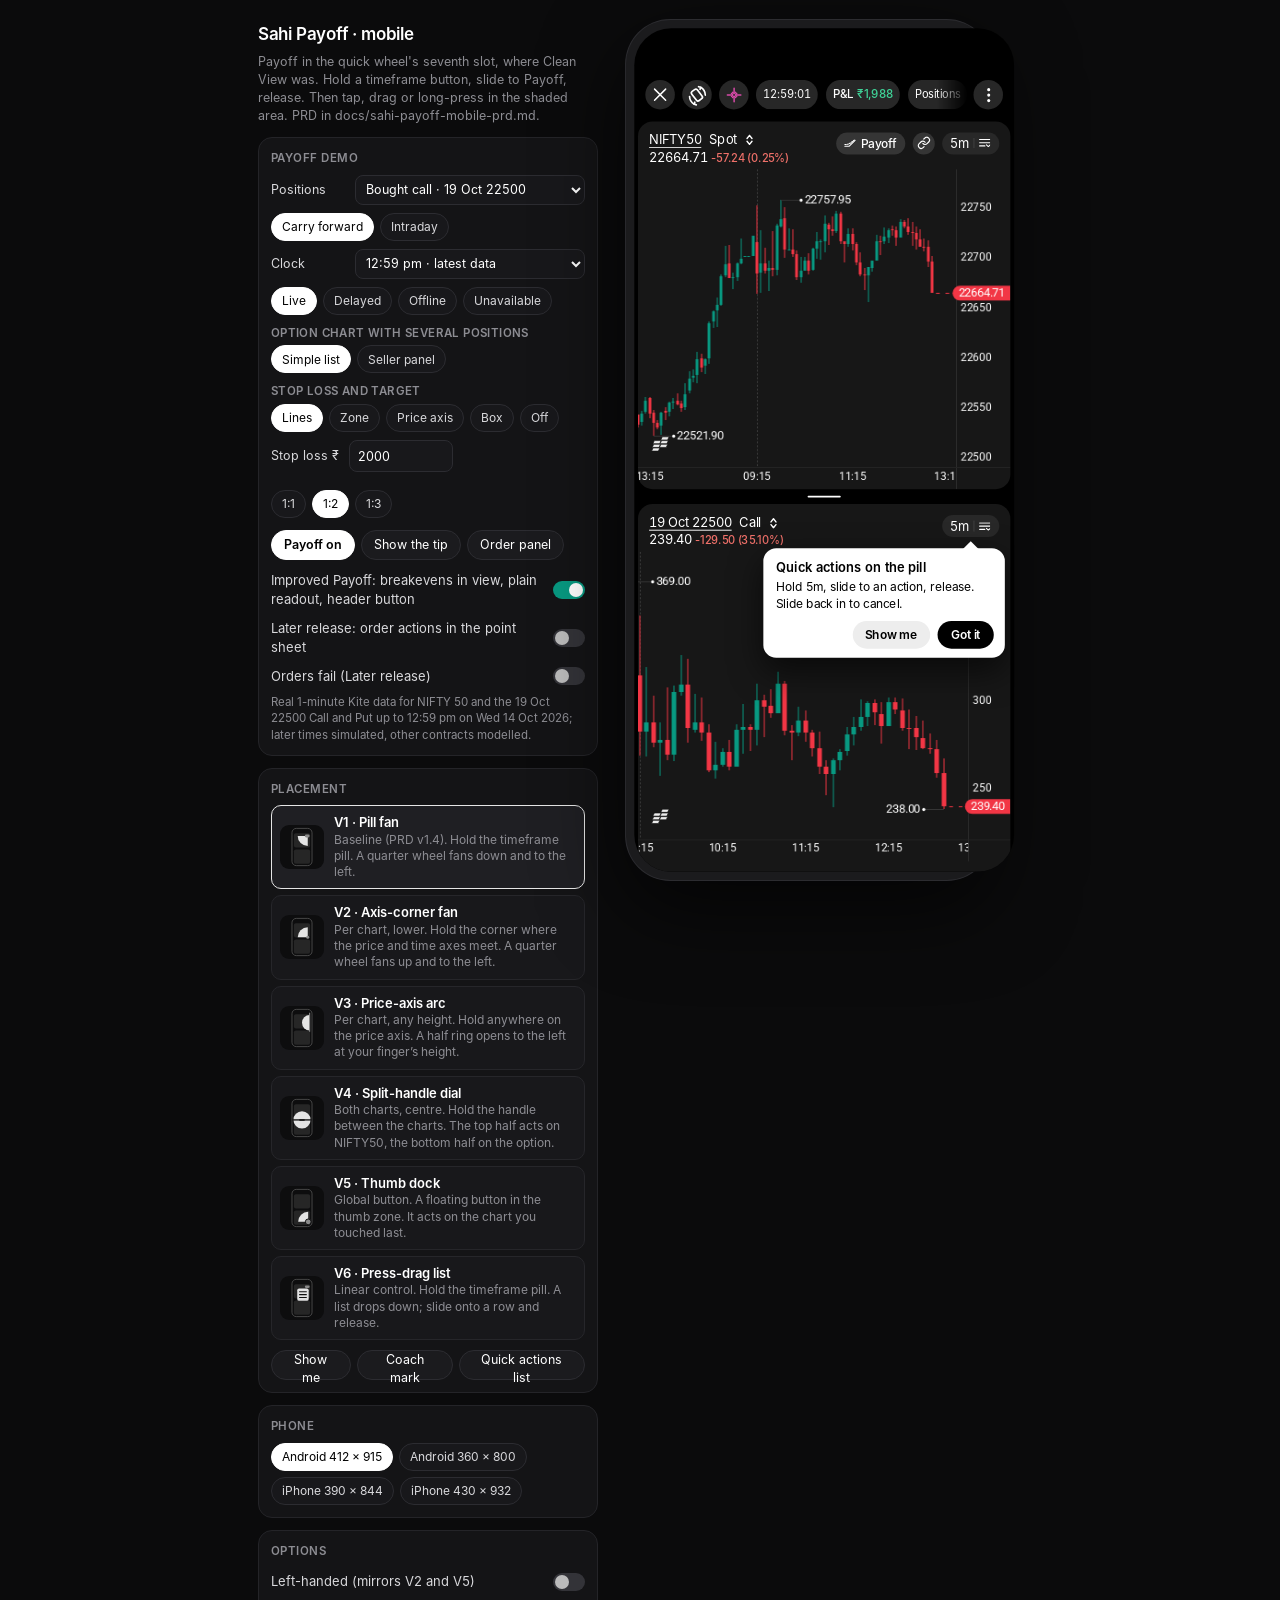
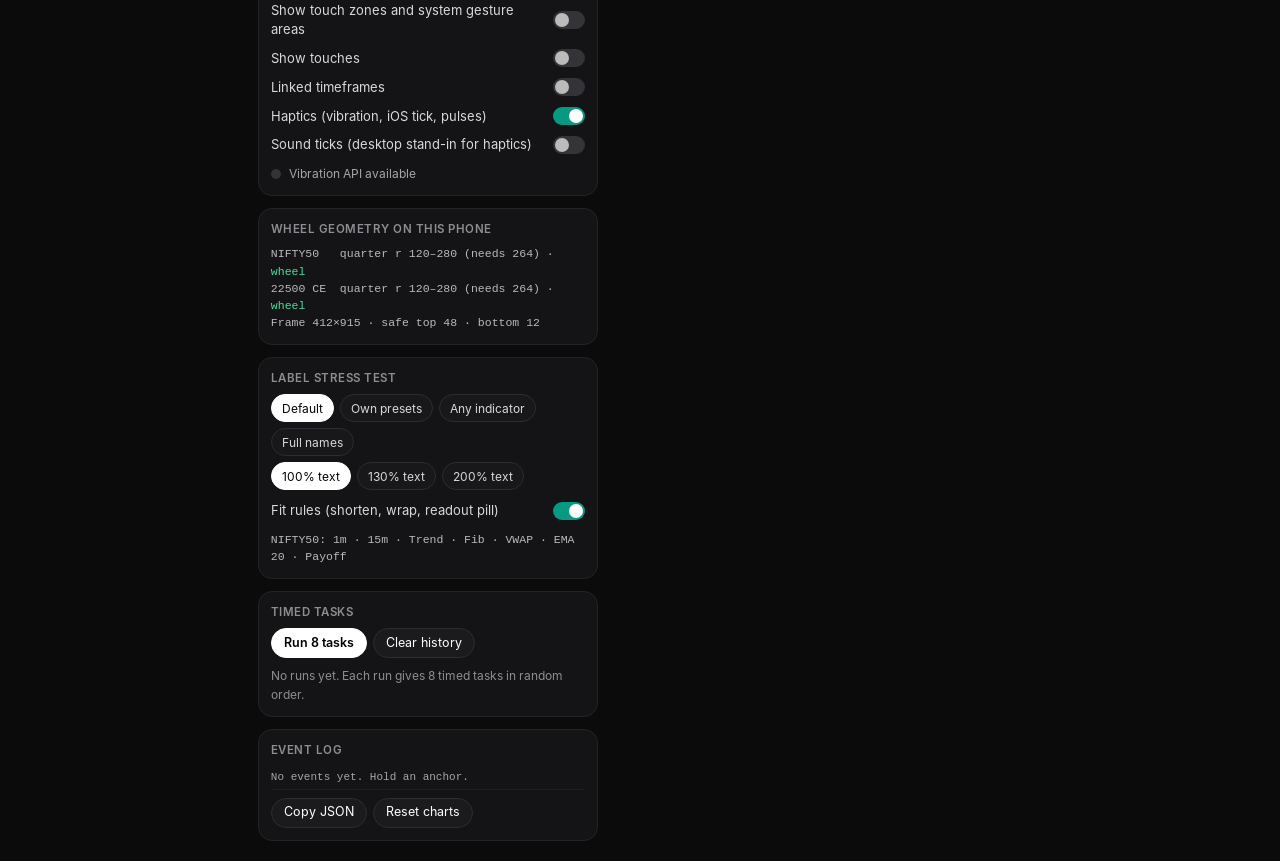
==== commit b4cb4a51: "Mobile Payoff prototype: Kite-style crosshair - Hold either chart and the crosshair appears about 40" ====
--- a/prototype/payoff-mobile/index.html
+++ b/prototype/payoff-mobile/index.html
@@ -1278,6 +1278,8 @@
   idx: { sym: 'NIFTY50', ty: 'Spot', short: 'NIFTY50', ltp: 0, tag: 0, prev: E.PREV_CLOSE, spacing: 4.3177, ro: 5.94 },
   opt: { ...optNames(MK.opt), ltp: 0, tag: 0, prev: 0, spacing: 7.5089, ro: 3.51 },
 };
+// the chart whose crosshair is on (Kite style: it stays after the finger lifts until a tap); null when none
+const XH = { id: null };
 const fresh = id => ({ id, ...BASE[id], tf: '5m', type: 'candle', ind: {}, draws: [], draft: null, ys: null, cross: null, opts: { breaks: true, hilo: true, pline: true, wm: true, legend: true } });
 const CH = { idx: fresh('idx'), opt: fresh('opt') };
 const CHART_IDS = ['idx', 'opt'];
@@ -1522,6 +1524,7 @@
   const last = bars[bars.length - 1], tagUp = last ? last.c >= last.o : true, tagCol = tagUp ? UP : DN, ty = snap(p2y(c.tag)) + half;
   if (c.opts.pline) { ctx.strokeStyle = tagCol; ctx.lineWidth = 1; ctx.setLineDash([4.1, 6.2]); ctx.beginPath(); ctx.moveTo(xOf(g.n - 1) + s * .5 + 2, ty); ctx.lineTo(paneR, ty); ctx.stroke(); ctx.setLineDash([]); }
   // crosshair lines
+  if (c.cross && c.cross.i != null) { c.cross.x = xOf(c.cross.i); if (c.cross.p != null) c.cross.y = clamp(p2y(c.cross.p), pT + 1, pB - 1); }
   if (c.cross) { ctx.strokeStyle = 'rgba(200,200,200,.55)'; ctx.lineWidth = 1; ctx.setLineDash([4, 4]); const cx = snap(c.cross.x) + half, cy = snap(c.cross.y) + half; ctx.beginPath(); ctx.moveTo(cx, pT); ctx.lineTo(cx, pB); ctx.moveTo(0, cy); ctx.lineTo(paneR, cy); ctx.stroke(); ctx.setLineDash([]); }
   ctx.restore();
   // axes
@@ -1567,6 +1570,7 @@
   ctx.restore();
   c.g = g;
   if (typeof payoffAxes === 'function') payoffAxes(id, ctx, g);
+  if (typeof drawXHDot === 'function') drawXHDot(id, ctx, g);
 }
 function drawShape(ctx, g, d, temp) {
   const ax = timeToX(g, d.a.t), ay = g.p2y(d.a.p), bx = timeToX(g, d.b.t), by = g.p2y(d.b.p);
@@ -1757,7 +1761,7 @@
    ========================================================================= */
 function setTimeframe(id, tf, meta = {}) {
   const ids = S.linked ? CHART_IDS : [id];
-  for (const k of ids) { const c = CH[k]; if (c.tf === tf) continue; c.tf = tf; c.ys = null; c.cross = null; c._ic = {}; if (TF[tf] >= 1440) c.ro = 3; redraw(k); }
+  for (const k of ids) { const c = CH[k]; if (c.tf === tf) continue; c.tf = tf; c.ys = null; c.cross = null; if (XH.id === k) XH.id = null; c._ic = {}; if (TF[tf] >= 1440) c.ro = 3; redraw(k); }
   updateHeaders();
   if (!meta.silent) toast(`${ids.map(k => CH[k].short).join(' and ')} switched to ${tf}`, true);
   track('timeframe', { chart: id, tf, linked: S.linked, route: meta.route || 'popover' });
@@ -2629,7 +2633,7 @@
   const i = ptSlot(g); if (i == null) return;
   const x = g.xOf(i), y = g.p2y(pt.S);
   if (x < -4 || x > g.paneR + 4) return;
-  ctx.save(); ctx.strokeStyle = 'rgba(127,155,255,.55)'; ctx.setLineDash([4, 4]); ctx.lineWidth = 1;
+  ctx.save(); ctx.strokeStyle = XH.id === 'idx' && !CH.idx.cross ? 'rgba(127,155,255,.95)' : 'rgba(127,155,255,.55)'; ctx.setLineDash([4, 4]); ctx.lineWidth = 1;
   ctx.beginPath(); ctx.moveTo(Math.round(x) + .5, g.pT); ctx.lineTo(Math.round(x) + .5, g.pB); ctx.moveTo(0, Math.round(y) + .5); ctx.lineTo(g.paneR, Math.round(y) + .5); ctx.stroke(); ctx.setLineDash([]);
   const pulse = PM.pulseAt ? clamp((now - 0) && (performance.now() - PM.pulseAt) / 450, 0, 1) : 1;
   if (pulse < 1) { ctx.beginPath(); ctx.arc(x, y, 8 + pulse * 16, 0, 7); ctx.strokeStyle = `rgba(127,155,255,${.6 * (1 - pulse)})`; ctx.lineWidth = 2; ctx.stroke(); requestAnimationFrame(() => redraw('idx')); }
@@ -2708,6 +2712,7 @@
 /* ---------- turning Payoff on and off (BR-23, BR-24) ---------- */
 function setPayoff(on, meta = {}) {
   if (!!on === PM.on) return;
+  xhClear(null);
   if (on) {
     if (!payoffAvailable()) { Haptic.fire('error'); toast('Payoff needs an index with options'); return; }
     closeOrderPanel(true);
@@ -2980,7 +2985,7 @@
   // first-run hint
   hint.hidden = !(PM.hint && v && g);
   if (!hint.hidden) {
-    hint.textContent = uxB() ? 'Drag the ring to see P&L at any level and time, or tap the shaded area. Pick a date above to look further ahead.' : 'Drag the ring or tap the shaded area to see P&L at any level and time. Pick a date above to look further ahead.';
+    hint.textContent = uxB() ? 'Hold and drag to see P&L at any level and time: the point sits just above your finger and stays when you lift. Tap to let go. Pick a date above to look further ahead.' : 'Drag the ring or tap the shaded area to see P&L at any level and time. Pick a date above to look further ahead.';
     const nowX = xAtT(g, MK.nowT()), zw = Math.max(150, g.paneR - nowX - 12); hint.style.width = Math.min(zw, 230) + 'px';
     const hw = Math.min(zw, 230), hh = hint.offsetHeight, py = PM.pt ? g.p2y(PM.pt.S) : g.pB;
     const hl = clamp(nowX + 6, 6, g.paneR - hw - 6);
@@ -3691,7 +3696,7 @@
 }
 
 /* =========================================================================
-   Chart gestures: pan, pinch, crosshair (long-press), axis scale, split
+   Chart gestures: pan, pinch, crosshair (hold; stays until a tap), axis scale, split
    ========================================================================= */
 function startDrag(e, el, drag) {
   if (G.st !== 'idle' || !drag) return;
@@ -3734,7 +3739,7 @@
   const lk = $('.lnk', el); if (lk) lk.addEventListener('click', () => { S.linked = !S.linked; updateHeaders(); syncDev(); toast(S.linked ? 'Timeframes linked: changes apply to both charts' : 'Timeframes unlinked'); track('link', { on: S.linked }); });
   $('.banner button', el).addEventListener('click', () => { disarm(id); $$('.dtool').forEach(x => x.remove()); });
   // canvas regions
-  const P0 = new Map(); let mode = null, lp = 0, start = null, ro0 = 0, sp0 = 0, d0 = 0, moved = false;
+  const P0 = new Map(); let mode = null, lp = 0, start = null, ro0 = 0, sp0 = 0, d0 = 0, moved = false, onRing = false;
   const cardPt = p => ({ x: p.x - L.cards[id].x, y: p.y - L.cards[id].y });
   cv.addEventListener('pointerdown', e => {
     if (e.button !== 0 || LAYERS.length) return;
@@ -3751,20 +3756,22 @@
     if (reg !== 'pane') return;
     P0.set(e.pointerId, p); try { cv.setPointerCapture(e.pointerId); } catch {}
     if (P0.size === 1) {
-      mode = 'pending'; start = p; ro0 = c.ro; moved = false;
+      mode = 'pending'; start = p; ro0 = c.ro; moved = false; onRing = false;
       // Payoff: a touch that starts on the point drags it, or opens B1 if it lifts without moving (BR-29)
-      if (id === 'idx' && PM.on && !c.draft && poPriced() && nearPoint(cardPt(p))) mode = 'ptpend';
+      if (id === 'idx' && PM.on && !c.draft && poPriced() && nearPoint(cardPt(p))) { mode = 'ptpend'; onRing = true; }
+      // the crosshair is on: a drag moves it from just up-left of the finger, a tap turns it off
+      if (XH.id === id && !c.draft) mode = 'xhpend';
       clearTimeout(lp); lp = setTimeout(() => {
+        if (mode === 'xhpend') { mode = 'xh'; moved = true; xhAt(id, cardPt(P0.get(e.pointerId) || start), 'drag'); return; }
         if (mode !== 'pending') return;
-        mode = 'cross';
-        if (id === 'idx' && PM.on && !c.draft && poPriced() && inFuture(cardPt(start))) { const pt = pointFromXY(cardPt(start)); if (pt) setPoint(pt, 'longpress'); }
-        else setCross(id, cardPt(start));
+        if (c.draft) { mode = 'cross'; setCross(id, cardPt(start)); }   // drawing tools keep hold-to-place, under the finger
+        else { mode = 'xh'; xhSet(id); xhAt(id, cardPt(start), 'longpress'); }
         Haptic.fire('select'); track('crosshair', { chart: id });
       }, 400);
     } else if (P0.size === 2) {
-      if (mode === 'ptdrag' || mode === 'ptpend') { /* a second finger ends the point drag and starts a pinch */ }
+      // a second finger ends a crosshair drag and starts a pinch; the crosshair stays on
       if (id === 'idx' && PM.on) PM.chip = null;
-      clearTimeout(lp); mode = 'pinch'; const [a, b] = [...P0.values()]; d0 = hyp(a.x - b.x, a.y - b.y) || 1; sp0 = c.spacing; ro0 = c.ro; c.cross = null; redraw(id);
+      clearTimeout(lp); mode = 'pinch'; const [a, b] = [...P0.values()]; d0 = hyp(a.x - b.x, a.y - b.y) || 1; sp0 = c.spacing; ro0 = c.ro; if (XH.id !== id) c.cross = null; redraw(id);
     }
   });
   cv.addEventListener('pointermove', e => {
@@ -3774,14 +3781,12 @@
       return;
     }
     const p = appPt(e); P0.set(e.pointerId, p);
-    if (mode === 'ptpend' && hyp(p.x - start.x, p.y - start.y) > 8) { clearTimeout(lp); mode = 'ptdrag'; moved = true; }
-    if (mode === 'ptdrag') { const pt = pointFromXY(cardPt(p)); if (pt && PM.pt && (pt.T !== PM.pt.T || pt.S !== PM.pt.S)) setPoint(pt, 'drag'); return; }
+    // dragging the ring, or any drag while the crosshair is on, moves the crosshair from just up-left of the finger
+    if ((mode === 'ptpend' || mode === 'xhpend') && hyp(p.x - start.x, p.y - start.y) > 8) { clearTimeout(lp); if (mode === 'ptpend') { xhSet(id); track('crosshair', { chart: id, source: 'point' }); } mode = 'xh'; moved = true; }
+    if (mode === 'xh') { xhAt(id, cardPt(p), 'drag'); return; }
     if (mode === 'pending' && hyp(p.x - start.x, p.y - start.y) > 8) { clearTimeout(lp); mode = 'pan'; moved = true; if (id === 'idx' && PM.on && PM.chip) { PM.chip = null; renderPayoffUI(); } }
     if (mode === 'pan') { c.ro = ro0 - (p.x - start.x) / c.spacing; redraw(id); }   // candles follow the finger: drag left for newer candles and the future
-    else if (mode === 'cross') {
-      if (id === 'idx' && PM.on && !c.draft && poPriced() && inFuture(cardPt(p))) { if (c.cross) { c.cross = null; setOhlc(id, null); } const pt = pointFromXY(cardPt(p)); if (pt && PM.pt && (pt.T !== PM.pt.T || pt.S !== PM.pt.S)) setPoint(pt, 'longpress'); redraw(id); }
-      else { setCross(id, cardPt(p)); if (c.draft && c.draft.pts.length) { c.draft.hover = { t: xToTime(c.g, c.cross.x), p: c.g.y2p(c.cross.y) }; } }
-    }
+    else if (mode === 'cross') { setCross(id, cardPt(p)); if (c.draft && c.draft.pts.length) { c.draft.hover = { t: xToTime(c.g, c.cross.x), p: c.g.y2p(c.cross.y) }; } }
     else if (mode === 'pinch' && P0.size >= 2) { const [a, b] = [...P0.values()]; const d = hyp(a.x - b.x, a.y - b.y); c.spacing = clamp(sp0 * d / d0, 1.2, 48); redraw(id); }
   });
   const end = e => {
@@ -3790,8 +3795,15 @@
     if (P0.size) return;
     const p = appPt(e);
     if (mode === 'ptpend' && e.type === 'pointerup') openB1('point');
+    // a tap while the crosshair is on turns it off; a tap on the ring still opens the point sheet, on a breakeven label still fits it
+    if (mode === 'xhpend' && e.type === 'pointerup' && !moved) {
+      if (onRing) openB1('point');
+      else if (id === 'idx' && PM.on && poPriced() && beEdgeHit(cardPt(p))) { fitPrice(true); Haptic.fire('open'); track('payoff_fit_breakeven', {}); renderPayoffUI(); }
+      xhClear('tap');
+    }
     if (mode === 'pending' && e.type === 'pointerup' && !moved) {
-      if (c.draft && c.g) { const q = cardPt(p); placePoint(id, { t: xToTime(c.g, q.x), p: c.g.y2p(q.y) }); }
+      if (XH.id) xhClear('tap');   // the crosshair is on on the other chart: this tap only turns it off
+      else if (c.draft && c.g) { const q = cardPt(p); placePoint(id, { t: xToTime(c.g, q.x), p: c.g.y2p(q.y) }); }
       else if (id === 'idx' && PM.on && poPriced() && beEdgeHit(cardPt(p))) { fitPrice(true); Haptic.fire('open'); track('payoff_fit_breakeven', {}); redraw('idx'); renderPayoffUI(); }
       else if (id === 'idx' && PM.on && poPriced() && inFuture(cardPt(p))) { const pt = pointFromXY(cardPt(p)); if (pt) setPoint(pt, 'tap'); }
       else if (id === 'opt' && !(PM.on && PM.s3)) { if (S.order) closeOrderPanel(); else openOrderPanel(); }
@@ -3804,8 +3816,42 @@
 function setCross(id, q) {
   const c = CH[id], g = c.g; if (!g) return;
   const fi = Math.round(g.n - 1 - ((g.paneR - q.x) / g.s - c.ro)), i = clamp(fi, 0, g.n - 1);
-  c.cross = { x: g.xOf(i), y: clamp(q.y, g.pT + 1, g.pB - 1), i };
+  c.cross = { x: g.xOf(i), y: clamp(q.y, g.pT + 1, g.pB - 1), i }; c.cross.p = g.y2p(c.cross.y);
   setOhlc(id, g.bars[i]); redraw(id);
+}
+/* ---------- Kite-style crosshair (XH) ----------
+   Hold to show it. It sits about a fingertip up-left of the finger (up-right for left-handed use), so the finger
+   doesn't cover what it points at, and a grey dot marks the finger. It stays on after the finger lifts; while it
+   is on, a drag anywhere on that chart moves it (the chart doesn't pan) and a pinch still zooms. A tap turns it off.
+   On the Nifty chart with Payoff on, the crosshair in the future zone is the Payoff ring; turning it off keeps the point. */
+const XH_GAP = 40;
+const xhOff = () => ({ x: S.hand === 'left' ? XH_GAP : -XH_GAP, y: -XH_GAP });
+function xhSet(id) { if (XH.id && XH.id !== id) xhClear(null); XH.id = id; }
+function xhClear(source) {
+  const id = XH.id; if (!id) return; XH.id = null;
+  const c = CH[id]; if (c.cross) { c.cross = null; setOhlc(id, null); }
+  redraw(id); if (source) track('crosshair_off', { chart: id, source });
+}
+// f: the finger in card coordinates
+function xhAt(id, f, how) {
+  const c = CH[id], o = xhOff(), q = { x: f.x + o.x, y: f.y + o.y }, g = c.g; if (!g) return;
+  const qz = { x: q.x, y: clamp(q.y, g.pT + 1, g.pB - 1) };
+  if (id === 'idx' && PM.on && !c.draft && poPriced() && PM.pt && inFuture(qz)) {
+    if (c.cross) { c.cross = null; setOhlc(id, null); }
+    const pt = pointFromXY(qz); if (pt && (pt.T !== PM.pt.T || pt.S !== PM.pt.S)) setPoint(pt, how);
+    redraw(id);
+  } else setCross(id, q);
+}
+// the grey dot where the finger is, or was: touch there to move the crosshair without a jump
+function drawXHDot(id, ctx, g) {
+  if (XH.id !== id) return;
+  const c = CH[id]; let x, y;
+  if (c.cross) { x = c.cross.x; y = c.cross.y; }
+  else if (id === 'idx' && PM.on && PM.pt) { const i = ptSlot(g); if (i == null) return; x = g.xOf(i); y = g.p2y(PM.pt.S); }
+  else return;
+  const o = xhOff(), fx = x - o.x, fy = y - o.y;
+  ctx.save(); ctx.beginPath(); ctx.arc(fx, fy, 10, 0, Math.PI * 2); ctx.fillStyle = 'rgba(176,176,182,.45)'; ctx.fill();
+  ctx.lineWidth = 1.5; ctx.strokeStyle = 'rgba(255,255,255,.55)'; ctx.stroke(); ctx.restore();
 }
 function setOhlc(id, b) {
   const el = CH[id].el; let o = $('.ohlc', el);
@@ -4009,7 +4055,7 @@
 function copyJSON(obj) { const s = JSON.stringify(obj, null, 2); (navigator.clipboard ? navigator.clipboard.writeText(s) : Promise.reject()).then(() => toast('Copied'), () => { const t = document.createElement('textarea'); t.value = s; document.body.appendChild(t); t.select(); try { document.execCommand('copy'); toast('Copied'); } catch { toast('Copy failed'); } t.remove(); }); }
 function resetCharts(quiet) {
   if (PM.on) setPayoff(false, { source: 'reset' });
-  for (const id of CHART_IDS) { const c = CH[id]; Object.assign(c, { tf: '5m', type: 'candle', ind: {}, draws: [], draft: null, ys: null, cross: null, spacing: BASE[id].spacing, ro: BASE[id].ro, _ic: {}, _rk: null }); }
+  for (const id of CHART_IDS) { const c = CH[id]; Object.assign(c, { tf: '5m', type: 'candle', ind: {}, draws: [], draft: null, ys: null, cross: null, spacing: BASE[id].spacing, ro: BASE[id].ro, _ic: {}, _rk: null }); } XH.id = null;
   S.linked = false; $$('.dtool').forEach(x => x.remove()); updateHeaders(); redraw();
 }
 
@@ -4025,7 +4071,7 @@
     if (v === 'v1' || v === 'v6') { const p = rectIn($('.tfb', CH[id].el)); add(p.x - 4, p.y - 6, p.w + 8, p.h + 12, 'hold'); }
     if (v === 'v2') { const hb = cornerHub(id); add(hb.x - 30, hb.y - 19, 60, 38, 'hold'); }
     if (v === 'v3') { const band = [Math.max(r.y + r.paneT, L.sat + 4 + 8 + 156), Math.min(r.y + r.paneB, L.H - L.sab - 4 - 8 - 156)]; add(r.x + g.paneR, r.y + r.paneT, g.axisW, r.paneB - r.paneT, 'drag = scale'); if (band[1] > band[0]) add(r.x + g.paneR + 4, band[0], g.axisW - 8, band[1] - band[0], 'hold = wheel'); }
-    add(r.x + 8, r.y + r.paneT + 30, Math.min(150, g.paneR - 16), 22, 'long-press = crosshair');
+    add(r.x + 8, r.y + r.paneT + 30, Math.min(150, g.paneR - 16), 22, 'hold = crosshair · tap hides it');
   }
   if (v === 'v4') add(L.W * .2, L.divY - 10, L.W * .6, L.gap + 20, 'hold = dial · drag = resize');
   if (v === 'v5') { const d = rectIn($('#dock')); add(d.x - 4, d.y - 4, d.w + 8, d.h + 8, 'hold'); }
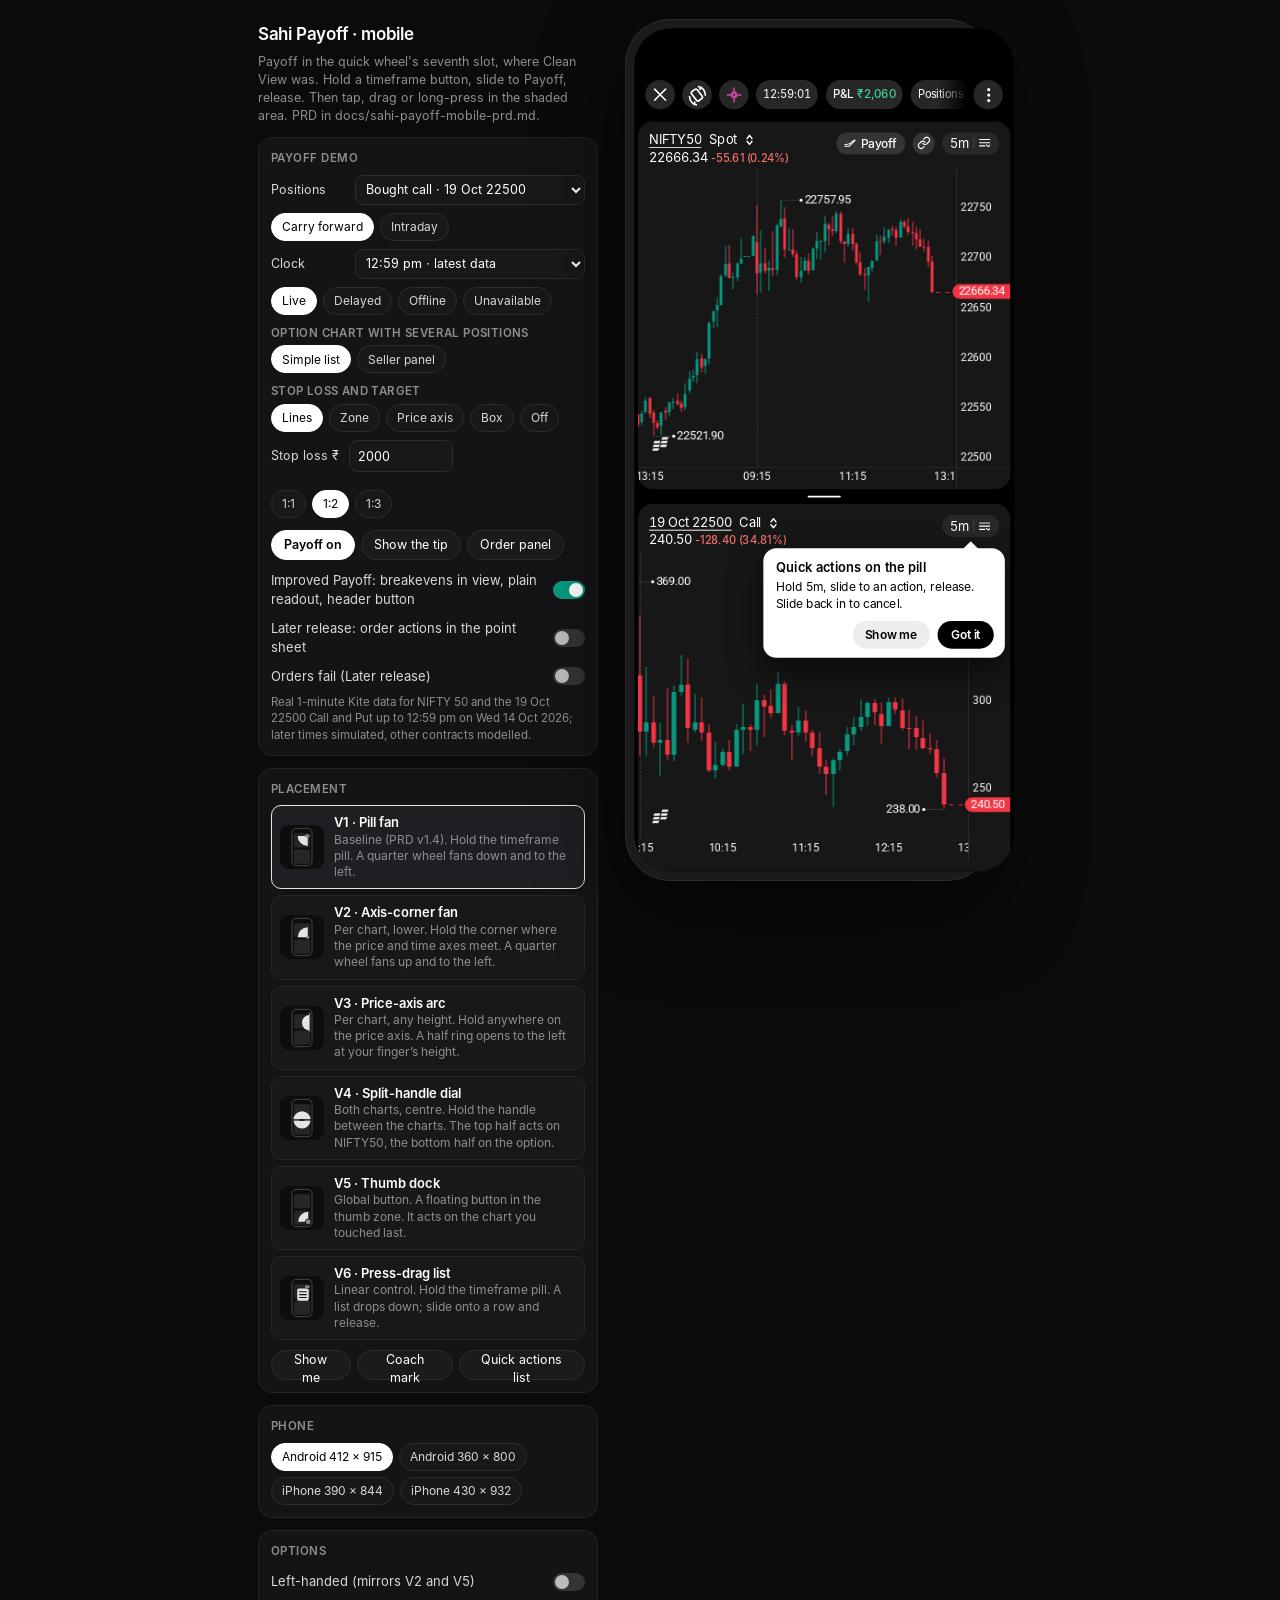
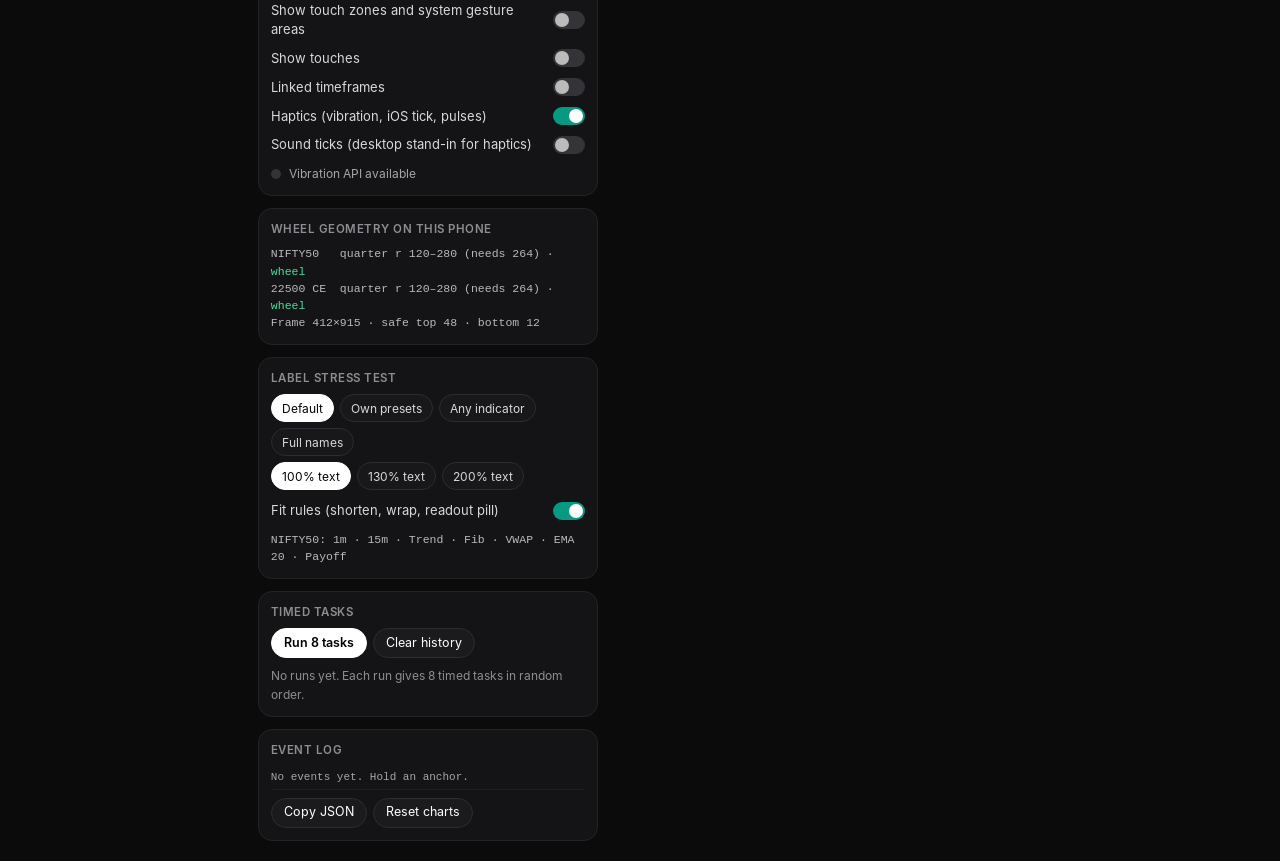
==== commit baeb1c13: "Mobile Payoff prototype: the Payoff ring is the touch circle As in the shared sketch, the circle is " ====
--- a/prototype/payoff-mobile/index.html
+++ b/prototype/payoff-mobile/index.html
@@ -2628,17 +2628,14 @@
   drawDisc(ctx, g, b, nowX, endX, vis);   // stop loss and target
   // strike line of a tapped leg (S3)
   if (PM.s3 && PM.strike != null) { const l = PM.legs.find(x => x.id === PM.strike); if (l && l.c.type !== 'FUT') { const y = Math.round(g.p2y(l.c.strike)) + .5; if (y > g.pT && y < g.pB) { ctx.save(); ctx.strokeStyle = PO_COL.strike; ctx.setLineDash([1.5, 3]); ctx.lineWidth = 1.2; ctx.beginPath(); ctx.moveTo(0, y); ctx.lineTo(g.paneR, y); ctx.stroke(); ctx.setLineDash([]); ctx.font = `500 ${10.5 * fs}px InterQW, Inter, sans-serif`; const t = `${l.c.strike} ${l.c.type}`; ctx.fillStyle = 'rgba(23,23,23,.85)'; ctx.fillRect(6, y - 16, ctx.measureText(t).width + 8, 14); ctx.fillStyle = PO_COL.strike; ctx.textBaseline = 'middle'; ctx.fillText(t, 10, y - 9); ctx.restore(); } } }
-  // the Payoff point: crosshair and ring
+  // the Payoff point: crosshair lines and a small dot where they cross; the ring is the touch circle, drawn by drawXHDot
   const pt = PM.pt; if (!pt) return;
   const i = ptSlot(g); if (i == null) return;
   const x = g.xOf(i), y = g.p2y(pt.S);
   if (x < -4 || x > g.paneR + 4) return;
   ctx.save(); ctx.strokeStyle = XH.id === 'idx' && !CH.idx.cross ? 'rgba(127,155,255,.95)' : 'rgba(127,155,255,.55)'; ctx.setLineDash([4, 4]); ctx.lineWidth = 1;
   ctx.beginPath(); ctx.moveTo(Math.round(x) + .5, g.pT); ctx.lineTo(Math.round(x) + .5, g.pB); ctx.moveTo(0, Math.round(y) + .5); ctx.lineTo(g.paneR, Math.round(y) + .5); ctx.stroke(); ctx.setLineDash([]);
-  const pulse = PM.pulseAt ? clamp((now - 0) && (performance.now() - PM.pulseAt) / 450, 0, 1) : 1;
-  if (pulse < 1) { ctx.beginPath(); ctx.arc(x, y, 8 + pulse * 16, 0, 7); ctx.strokeStyle = `rgba(127,155,255,${.6 * (1 - pulse)})`; ctx.lineWidth = 2; ctx.stroke(); requestAnimationFrame(() => redraw('idx')); }
-  ctx.beginPath(); ctx.arc(x, y, 8, 0, 7); ctx.fillStyle = 'rgba(127,155,255,.22)'; ctx.fill();
-  ctx.beginPath(); ctx.arc(x, y, 5.5, 0, 7); ctx.fillStyle = '#171717'; ctx.fill(); ctx.lineWidth = 2.2; ctx.strokeStyle = '#fff'; ctx.stroke();
+  ctx.beginPath(); ctx.arc(x, y, 2.6, 0, 7); ctx.fillStyle = '#9fb3ff'; ctx.fill();
   ctx.restore();
 }
 function drawNow(ctx, g, x) {
@@ -2833,10 +2830,13 @@
   const nowX = xAtT(g, MK.nowT()), end = poAxisEnd(); if (end == null) return false;
   return q.x >= nowX && q.x <= xAtT(g, end);
 }
-function nearPoint(q) {
-  const g = CH.idx.g; if (!g || !PM.pt) return false;
-  const i = ptSlot(g); if (i == null) return false;
-  return hyp(q.x - g.xOf(i), q.y - g.p2y(PM.pt.S)) <= 26;
+function nearPoint(q) { const r = ringXY(CH.idx.g); return !!r && hyp(q.x - r.x, q.y - r.y) <= 26; }
+// the ring: where the finger is, or was, when it set the point; down-right of the point (down-left for left-handed use)
+function ringXY(g) {
+  if (!g || !PM.on || !PM.pt || !poPriced()) return null;
+  const i = ptSlot(g); if (i == null) return null;
+  const x = g.xOf(i), y = g.p2y(PM.pt.S); if (x < -4 || x > g.paneR + 4) return null;
+  const o = xhOff(); return { x: x - o.x, y: Math.min(y - o.y, L.cards.idx.h - 12), px: x, py: y };
 }
 
 /* ---------- positions and contracts ---------- */
@@ -2979,7 +2979,8 @@
     let left = 8, top = g.pT + 6 + legendH + bannerH;
     const i = PM.pt ? ptSlot(g) : null, px = i != null ? g.xOf(i) : g.paneR, py = PM.pt ? g.p2y(PM.pt.S) : g.pB;
     if (px < g.paneR / 2) { left = g.paneR - w - 8; top += 34 * Math.min(S.fs || 1, 1.45); }
-    if (px > left - 14 && px < left + w + 14 && py > top - 14 && py < top + h + 14) top = g.pB - h - 6;
+    const rr = ringXY(g), hitB = (x, y) => x > left - 14 && x < left + w + 14 && y > top - 14 && y < top + h + 14;
+    if (hitB(px, py) || (rr && hitB(rr.x, rr.y))) top = g.pB - h - 6;
     rd.style.left = left + 'px'; rd.style.top = top + 'px';
   }
   // first-run hint
@@ -3805,7 +3806,7 @@
       if (XH.id) xhClear('tap');   // the crosshair is on on the other chart: this tap only turns it off
       else if (c.draft && c.g) { const q = cardPt(p); placePoint(id, { t: xToTime(c.g, q.x), p: c.g.y2p(q.y) }); }
       else if (id === 'idx' && PM.on && poPriced() && beEdgeHit(cardPt(p))) { fitPrice(true); Haptic.fire('open'); track('payoff_fit_breakeven', {}); redraw('idx'); renderPayoffUI(); }
-      else if (id === 'idx' && PM.on && poPriced() && inFuture(cardPt(p))) { const pt = pointFromXY(cardPt(p)); if (pt) setPoint(pt, 'tap'); }
+      else if (id === 'idx' && PM.on && poPriced() && inFuture(cardPt(p))) { const q = cardPt(p), o = xhOff(), pt = pointFromXY({ x: q.x + o.x, y: q.y + o.y }); if (pt) setPoint(pt, 'tap'); }
       else if (id === 'opt' && !(PM.on && PM.s3)) { if (S.order) closeOrderPanel(); else openOrderPanel(); }
     }
     if (mode === 'cross') { if (c.draft && c.g && c.cross) placePoint(id, { t: xToTime(c.g, c.cross.x), p: c.g.y2p(c.cross.y) }); c.cross = null; setOhlc(id, null); redraw(id); }
@@ -3842,14 +3843,24 @@
     redraw(id);
   } else setCross(id, q);
 }
-// the grey dot where the finger is, or was: touch there to move the crosshair without a jump
+// the touch circle, where the finger is or was; touch there to move the crosshair without a jump.
+// With Payoff on it is the Payoff ring (always shown, down-right of the point); for the plain crosshair, a grey dot.
 function drawXHDot(id, ctx, g) {
-  if (XH.id !== id) return;
-  const c = CH[id]; let x, y;
-  if (c.cross) { x = c.cross.x; y = c.cross.y; }
-  else if (id === 'idx' && PM.on && PM.pt) { const i = ptSlot(g); if (i == null) return; x = g.xOf(i); y = g.p2y(PM.pt.S); }
-  else return;
-  const o = xhOff(), fx = x - o.x, fy = y - o.y;
+  const c = CH[id];
+  if (id === 'idx') {
+    const r = ringXY(g);
+    if (r) {
+      ctx.save();
+      const pulse = PM.pulseAt ? clamp((performance.now() - PM.pulseAt) / 450, 0, 1) : 1;
+      if (pulse < 1) { ctx.beginPath(); ctx.arc(r.x, r.y, 11 + pulse * 16, 0, 7); ctx.strokeStyle = `rgba(127,155,255,${.6 * (1 - pulse)})`; ctx.lineWidth = 2; ctx.stroke(); requestAnimationFrame(() => redraw('idx')); }
+      const on = XH.id === 'idx' && !c.cross;
+      ctx.beginPath(); ctx.arc(r.x, r.y, 11, 0, 7); ctx.fillStyle = on ? 'rgba(127,155,255,.32)' : 'rgba(127,155,255,.2)'; ctx.fill();
+      ctx.beginPath(); ctx.arc(r.x, r.y, 7, 0, 7); ctx.fillStyle = '#171717'; ctx.fill(); ctx.lineWidth = 2.4; ctx.strokeStyle = '#fff'; ctx.stroke();
+      ctx.restore();
+    }
+  }
+  if (XH.id !== id || !c.cross) return;
+  const o = xhOff(), fx = c.cross.x - o.x, fy = c.cross.y - o.y;
   ctx.save(); ctx.beginPath(); ctx.arc(fx, fy, 10, 0, Math.PI * 2); ctx.fillStyle = 'rgba(176,176,182,.45)'; ctx.fill();
   ctx.lineWidth = 1.5; ctx.strokeStyle = 'rgba(255,255,255,.55)'; ctx.stroke(); ctx.restore();
 }
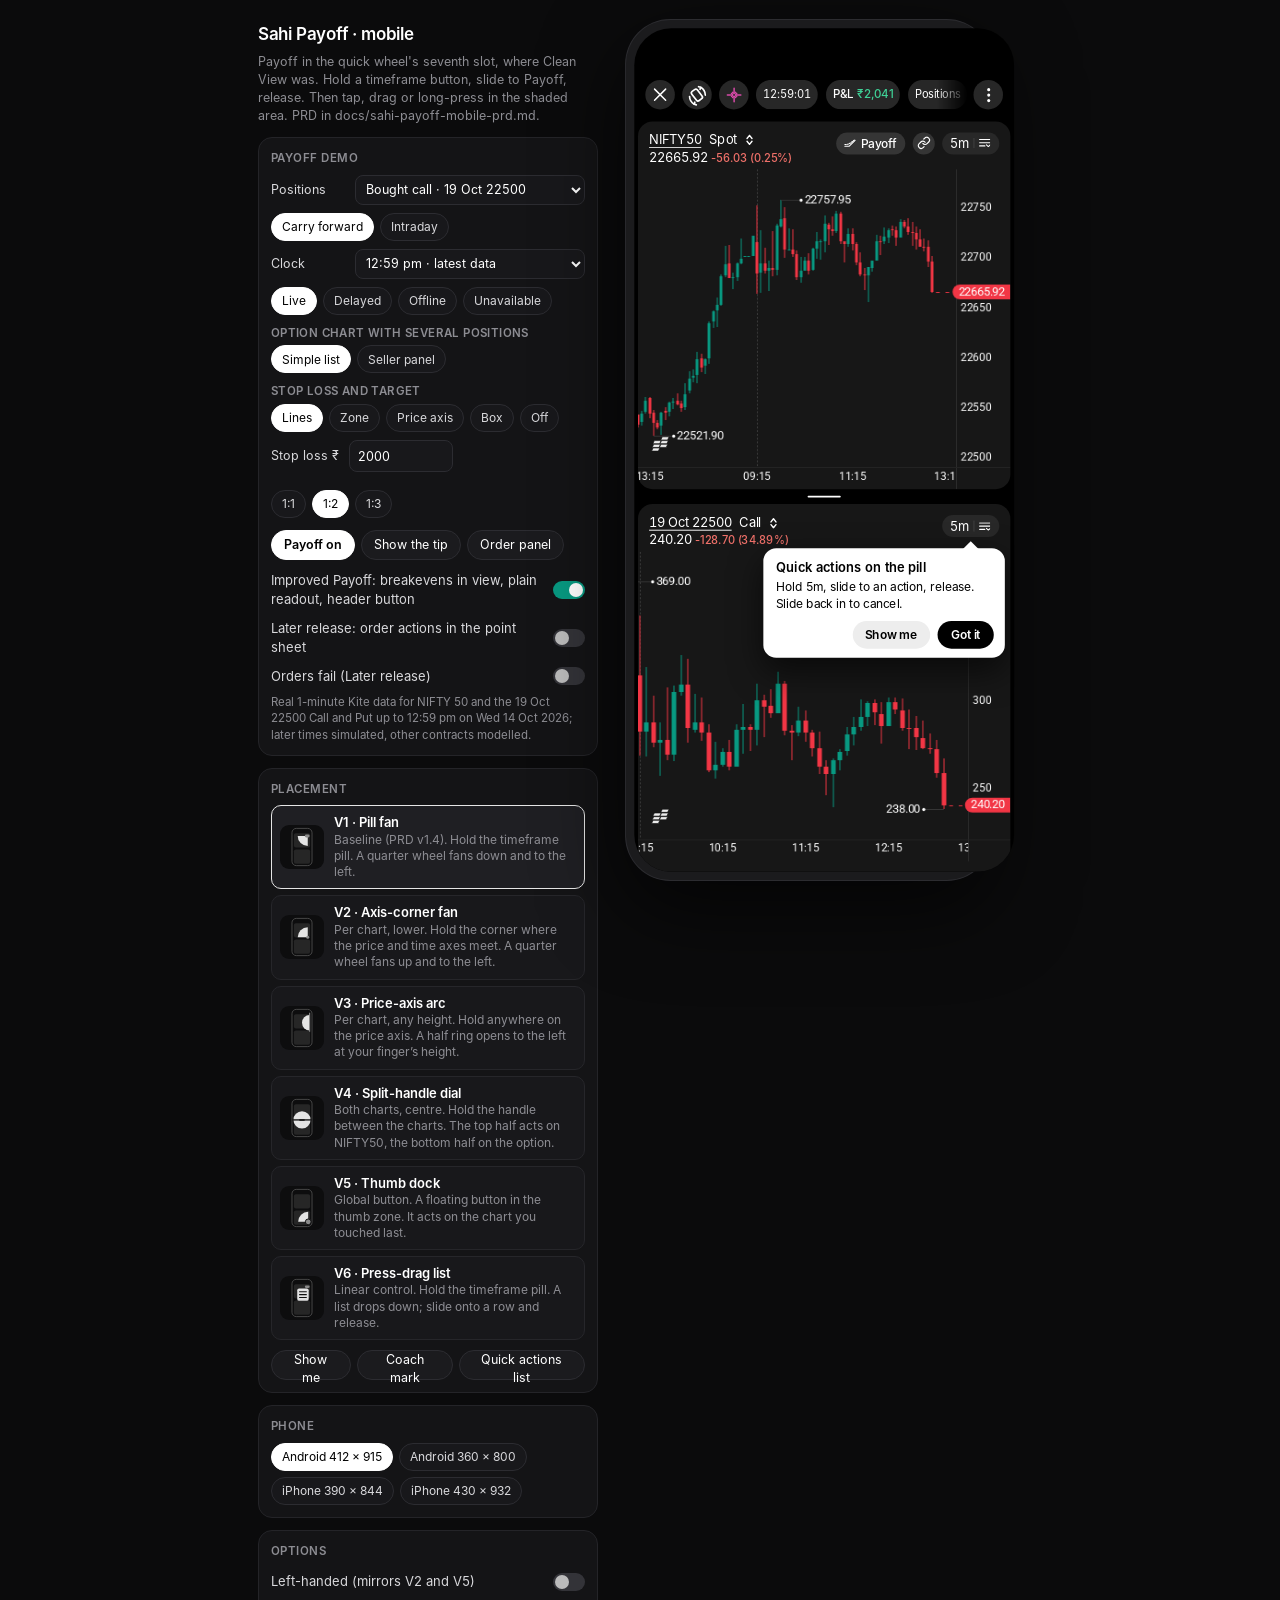
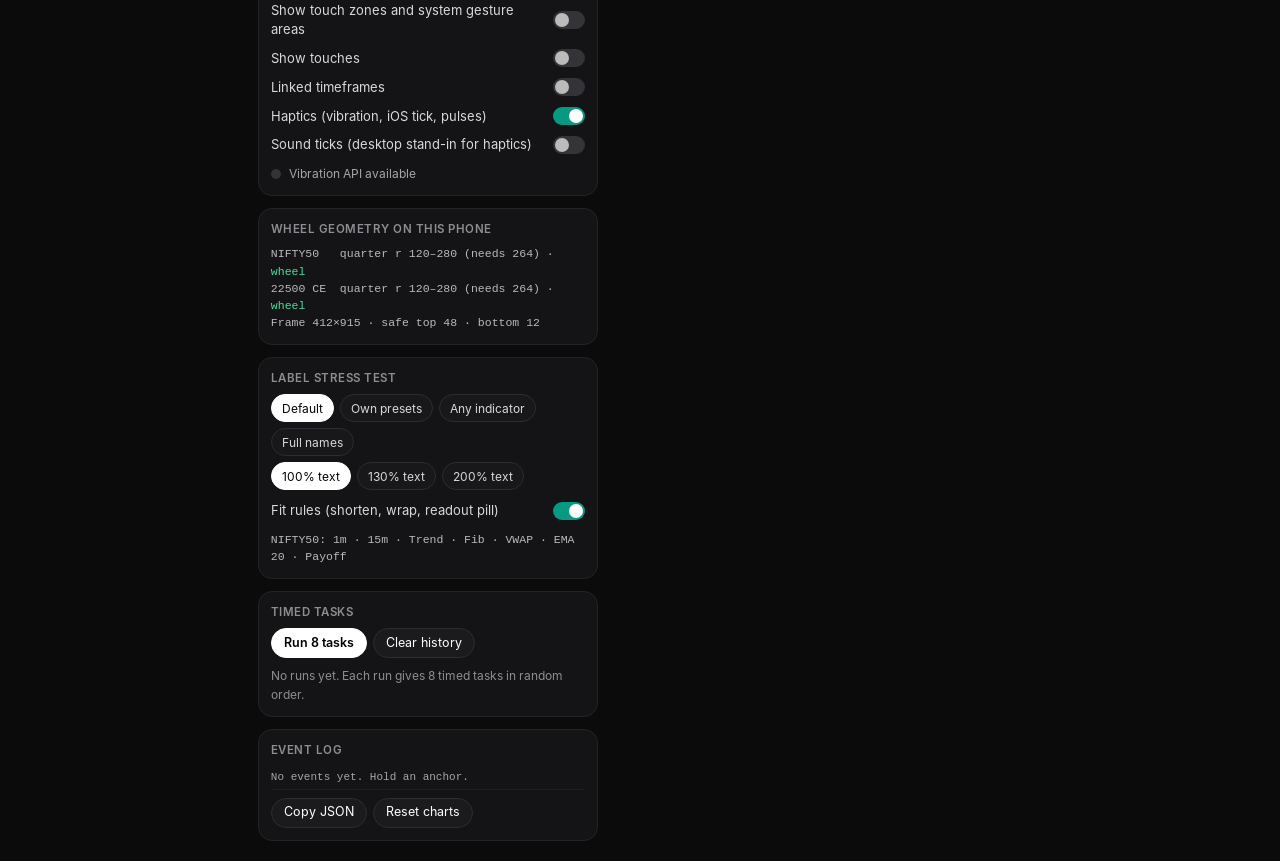
==== commit 111f6d1d: "Mobile Payoff prototype: the Payoff ring can be grabbed over the axes The ring sits down-right of th" ====
--- a/prototype/payoff-mobile/index.html
+++ b/prototype/payoff-mobile/index.html
@@ -3744,7 +3744,9 @@
   const cardPt = p => ({ x: p.x - L.cards[id].x, y: p.y - L.cards[id].y });
   cv.addEventListener('pointerdown', e => {
     if (e.button !== 0 || LAYERS.length) return;
-    const p = appPt(e), reg = regionAt(id, p);
+    const p = appPt(e); let reg = regionAt(id, p);
+    // the Payoff ring can hang over the price or time axis (it sits down-right of the point): a touch on it grabs it there too
+    if (reg !== 'pane' && id === 'idx' && PM.on && !c.draft && poPriced() && nearPoint({ x: p.x - L.cards[id].x, y: p.y - L.cards[id].y })) reg = 'pane';
     if (G.st !== 'idle') return;
     S.focus = id; syncFocus();
     if (reg === 'axis') {
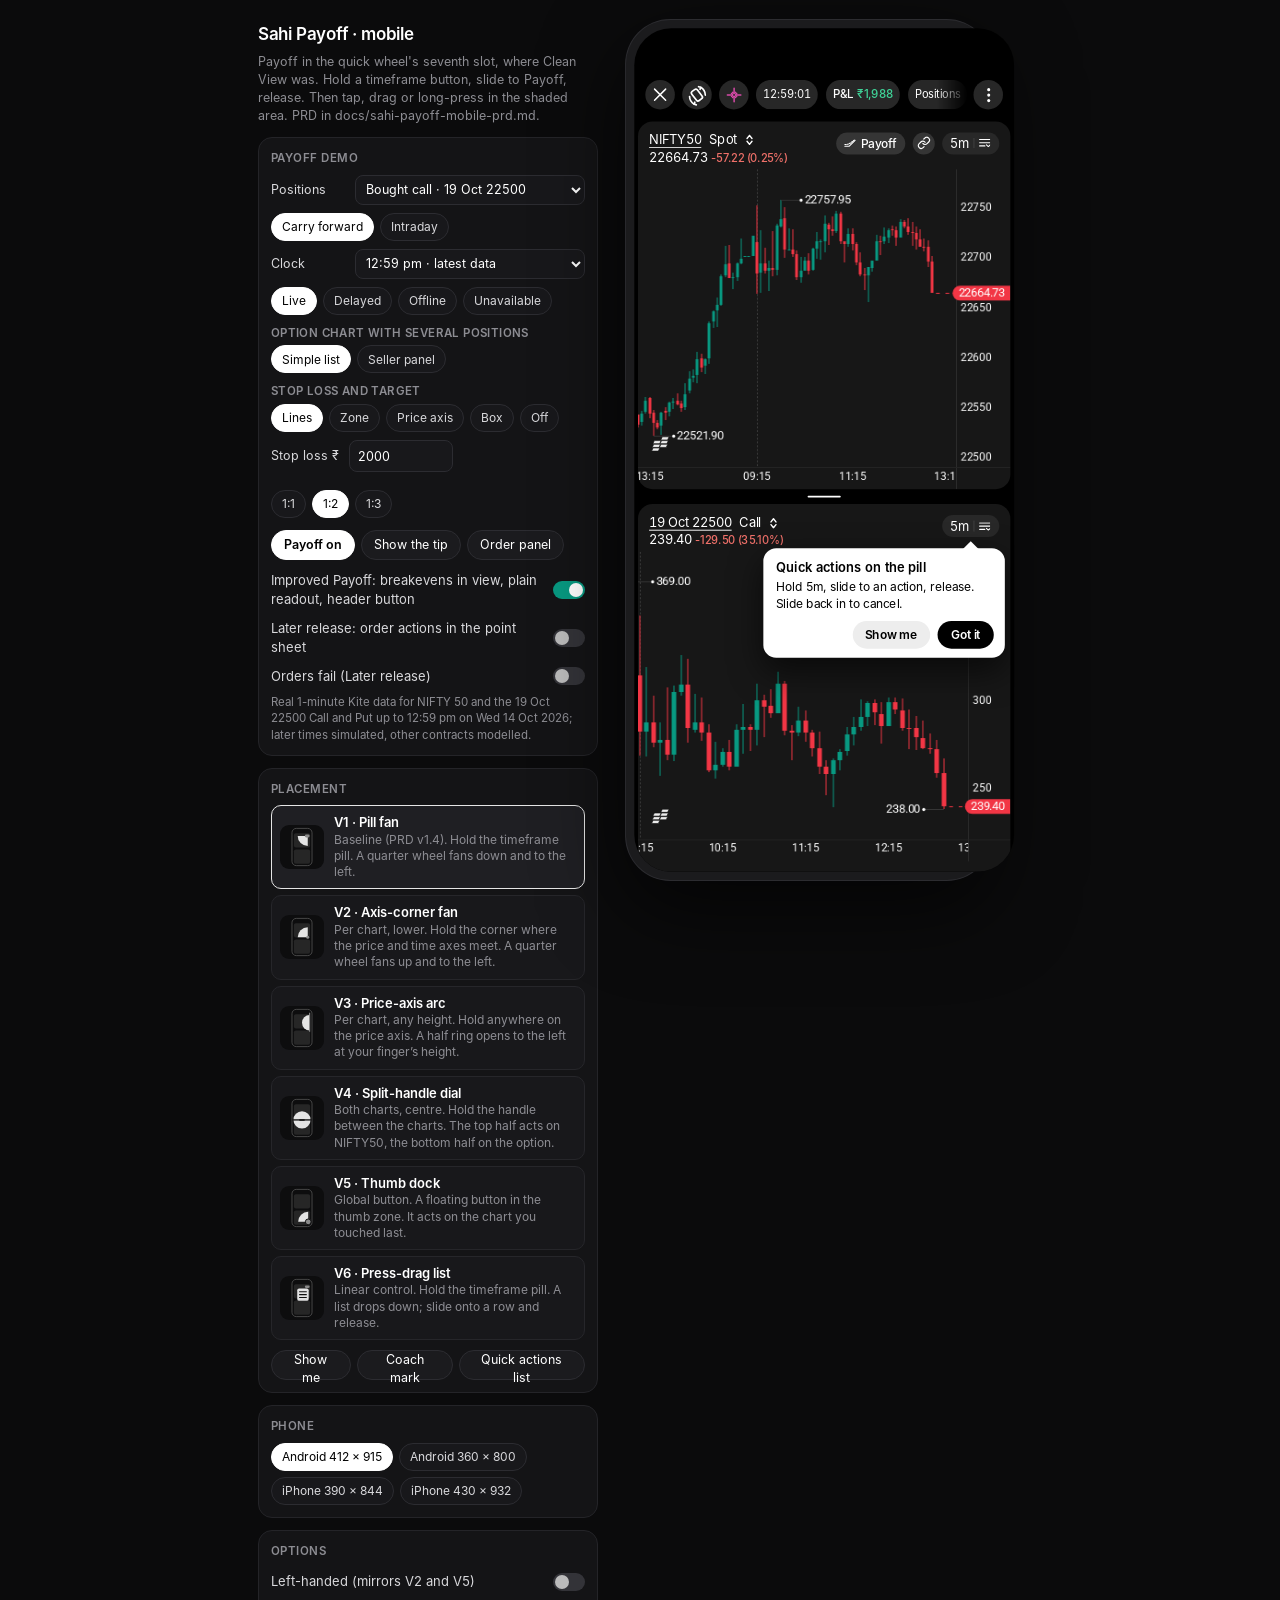
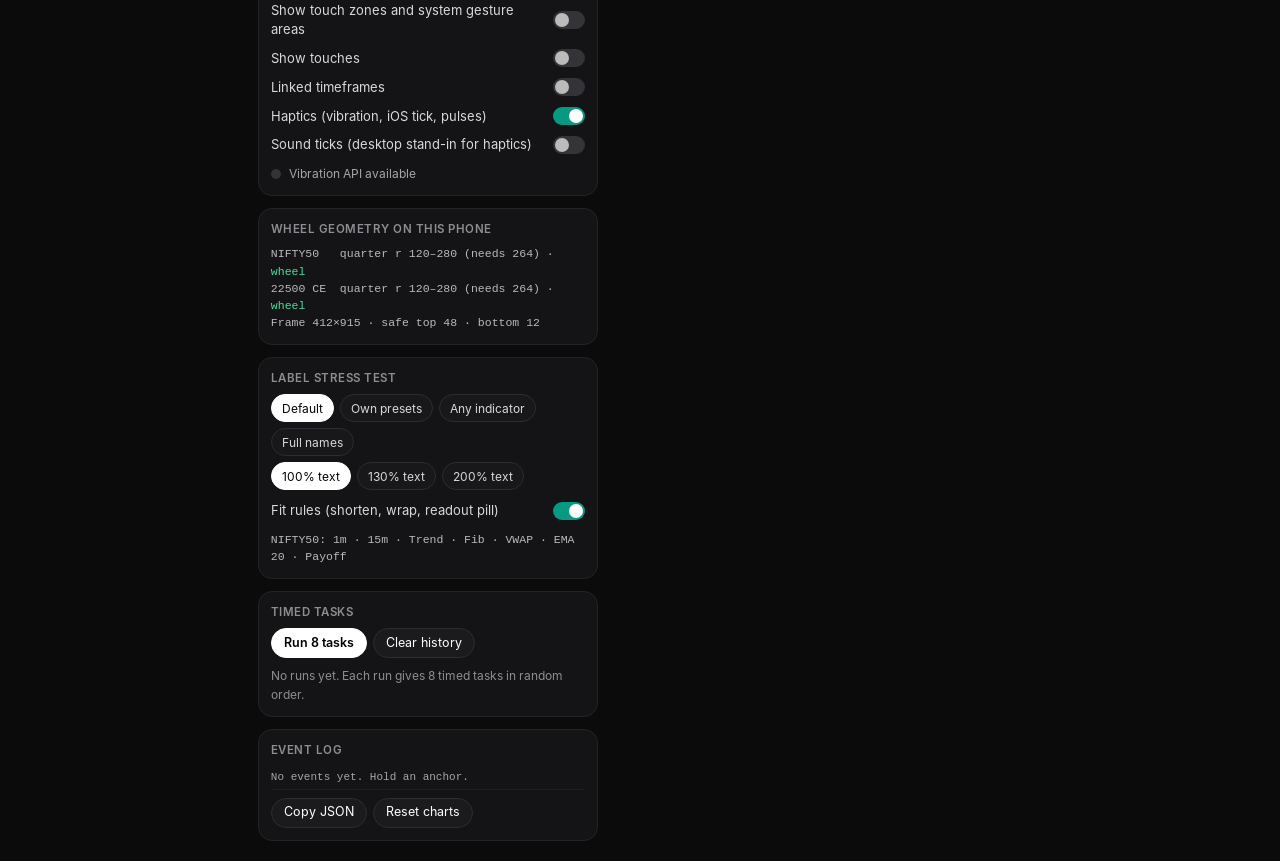
==== commit 5bb4d2d1: "Mobile Payoff prototype: a tap clears the Payoff crosshair completely With Payoff on, a tap now clea" ====
--- a/prototype/payoff-mobile/index.html
+++ b/prototype/payoff-mobile/index.html
@@ -2318,6 +2318,7 @@
   views: null, prevOpt: null, openedAt: 0, later: store.get('later', false), orderFail: false, orders: {}, exits: [],
   tipSeen: store.get('tipSeen', false), hintSeen: store.get('hintSeen', false), hint: false, b1: false, b2: null,
   bannerClosed: false, crossSign: 0, crossExp: null, lastMoveLog: 0,
+  rest: true, restT: null,   // rest: the crosshair is off, so the point is the live price at restT (the default time)
   panel: store.get('panel', 'list'),   // several positions: 'list' (option, qty, P&L) or 'seller' (the seller panel)
 };
 
@@ -2629,7 +2630,7 @@
   // strike line of a tapped leg (S3)
   if (PM.s3 && PM.strike != null) { const l = PM.legs.find(x => x.id === PM.strike); if (l && l.c.type !== 'FUT') { const y = Math.round(g.p2y(l.c.strike)) + .5; if (y > g.pT && y < g.pB) { ctx.save(); ctx.strokeStyle = PO_COL.strike; ctx.setLineDash([1.5, 3]); ctx.lineWidth = 1.2; ctx.beginPath(); ctx.moveTo(0, y); ctx.lineTo(g.paneR, y); ctx.stroke(); ctx.setLineDash([]); ctx.font = `500 ${10.5 * fs}px InterQW, Inter, sans-serif`; const t = `${l.c.strike} ${l.c.type}`; ctx.fillStyle = 'rgba(23,23,23,.85)'; ctx.fillRect(6, y - 16, ctx.measureText(t).width + 8, 14); ctx.fillStyle = PO_COL.strike; ctx.textBaseline = 'middle'; ctx.fillText(t, 10, y - 9); ctx.restore(); } } }
   // the Payoff point: crosshair lines and a small dot where they cross; the ring is the touch circle, drawn by drawXHDot
-  const pt = PM.pt; if (!pt) return;
+  const pt = PM.pt; if (!pt || PM.rest) return;
   const i = ptSlot(g); if (i == null) return;
   const x = g.xOf(i), y = g.p2y(pt.S);
   if (x < -4 || x > g.paneR + 4) return;
@@ -2690,7 +2691,7 @@
 function payoffAxes(id, ctx, g) {
   if (!PM.on || !poPriced()) return;
   if (id === 'idx') drawDiscAxis(ctx, g);
-  if (id === 'idx' && PM.pt) {
+  if (id === 'idx' && PM.pt && !PM.rest) {
     const i = ptSlot(g); if (i == null) return;
     const x = g.xOf(i), y = g.p2y(PM.pt.S);
     ctx.save(); ctx.font = FONT_AX; ctx.textBaseline = 'middle';
@@ -2731,7 +2732,7 @@
   } else {
     const dur = Math.round((now() - PM.openedAt) / 1000);
     closeB2(true); closeB1(true);
-    PM.on = false; PM.hint = false; PM.pt = null; PM.strike = null;
+    PM.on = false; PM.hint = false; PM.pt = null; PM.strike = null; PM.rest = true;
     const wasS3 = PM.s3; PM.s3 = false;
     if (PM.prevOpt) { setOptContract(PM.prevOpt, { silent: true }); PM.prevOpt = null; }
     relayout();
@@ -2768,7 +2769,8 @@
   let T = Tend;
   if (endX > gi.paneR - 1) { const iMax = gi.n - 1 + Math.floor((gi.paneR - gi.s / 2 - xn1T) / gi.s); const sl = gi.slotAt(Math.min(iMax, gi.N - 1)); T = sl ? sl.T1 : Tend; }
   const Th = horizonT(b, gi); if (Th != null) T = Th;   // UX-19
-  PM.pt = b.legs.length && poPriced() ? { T, S: snap5(b.S0) } : null;
+  PM.rest = true; PM.restT = T;
+  PM.pt = b.legs.length && poPriced() ? { T, S: b.S0 } : null;
   // UX-01: fit the price scale for the view the chart is scrolling to, and ease into it
   if (uxB()) { const ro0 = CH.idx.ro; CH.idx.ro = tgt.idx.ro; const s = priceFit(); CH.idx.ro = ro0; if (s) tgt.idx.ys = s; }
   animateRo(tgt, 250);
@@ -2804,6 +2806,8 @@
 /* ---------- moving the point (BR-16, BR-29, BR-31) ---------- */
 function setPoint(pt, how, opts = {}) {
   const b = book(); if (!b.legs.length) return;
+  if (how === 'chip') { if (PM.rest) { PM.restT = pt.T; pt = { T: pt.T, S: b.S0 }; } }
+  else if (PM.on) { PM.rest = false; if (XH.id !== 'idx') xhSet('idx'); }
   const prev = PM.pt; PM.pt = pt;
   if (prev && (how === 'drag' || how === 'longpress')) {
     const s0 = Math.sign(Math.round(PF.pnl(b, prev.S, prev.T))), s1 = Math.sign(Math.round(PF.pnl(b, pt.S, pt.T)));
@@ -2833,7 +2837,7 @@
 function nearPoint(q) { const r = ringXY(CH.idx.g); return !!r && hyp(q.x - r.x, q.y - r.y) <= 26; }
 // the ring: where the finger is, or was, when it set the point; down-right of the point (down-left for left-handed use)
 function ringXY(g) {
-  if (!g || !PM.on || !PM.pt || !poPriced()) return null;
+  if (!g || !PM.on || !PM.pt || PM.rest || !poPriced()) return null;
   const i = ptSlot(g); if (i == null) return null;
   const x = g.xOf(i), y = g.p2y(PM.pt.S); if (x < -4 || x > g.paneR + 4) return null;
   const o = xhOff(); return { x: x - o.x, y: Math.min(y - o.y, L.cards.idx.h - 12), px: x, py: y };
@@ -2850,9 +2854,9 @@
     const s3 = isS3();
     if (s3 !== PM.s3) { PM.s3 = s3; PM.strike = null; if (!s3) { const b = book(); if (b.legs.length === 1 && !b.pretrade && b.legs[0].c !== MK.opt && b.legs[0].c.type !== 'FUT') { if (!PM.prevOpt) PM.prevOpt = MK.opt; setOptContract(b.legs[0].c, { silent: true }); } } relayout(); }
     const b = book(), g = CH.idx.g;
-    if (!opening && b.legs.length && poPriced() && !PM.pt) PM.pt = { T: sessionEndT(b), S: snap5(b.S0) };
+    if (!opening && b.legs.length && poPriced() && !PM.pt) { PM.rest = true; PM.restT = sessionEndT(b); PM.pt = { T: PM.restT, S: b.S0 }; }
     if (!b.legs.length) PM.pt = null;
-    if (PM.pt && g) { const r = ptRange(g); if (r) { const i = ptSlot(g); if (i < r[0] || i > r[1]) PM.pt = { T: g.slotAt(clamp(i, r[0], r[1])).T1, S: PM.pt.S }; } }
+    if (PM.pt && g) { const r = ptRange(g); if (r) { const i = ptSlot(g); if (i < r[0] || i > r[1]) { PM.pt = { T: g.slotAt(clamp(i, r[0], r[1])).T1, S: PM.pt.S }; if (PM.rest) PM.restT = PM.pt.T; } } }
     if (!opening) fitPrice();
   }
   renderPayoffUI(); updatePnlPill(); redraw();
@@ -2928,6 +2932,7 @@
 }
 function renderPayoffUI() {
   const ic_ = CH.idx.el, oc = CH.opt.el; if (!ic_ || !oc) return;
+  if (PM.on && PM.rest && PM.pt) PM.pt.S = MK.S0();
   app.classList.toggle('po-on', PM.on); app.classList.toggle('po-s3', PM.on && PM.s3);
   app.classList.toggle('po-grey', PM.on && (MK.pricing === 'delayed' || MK.pricing === 'offline'));
   const bar = $('.pbar', ic_), rd = $('.pread', ic_), edge = $('.pedge', ic_), hint = $('.phint', ic_), empty = $('.pempty', ic_);
@@ -2986,7 +2991,7 @@
   // first-run hint
   hint.hidden = !(PM.hint && v && g);
   if (!hint.hidden) {
-    hint.textContent = uxB() ? 'Hold and drag to see P&L at any level and time: the point sits just above your finger and stays when you lift. Tap to let go. Pick a date above to look further ahead.' : 'Drag the ring or tap the shaded area to see P&L at any level and time. Pick a date above to look further ahead.';
+    hint.textContent = uxB() ? 'Hold the chart and drag to see P&L at any level and time. The crosshair sits just above your finger and stays when you lift; tap to clear it. Pick a date above to look further ahead.' : 'Drag the ring or tap the shaded area to see P&L at any level and time. Pick a date above to look further ahead.';
     const nowX = xAtT(g, MK.nowT()), zw = Math.max(150, g.paneR - nowX - 12); hint.style.width = Math.min(zw, 230) + 'px';
     const hw = Math.min(zw, 230), hh = hint.offsetHeight, py = PM.pt ? g.p2y(PM.pt.S) : g.pB;
     const hl = clamp(nowX + 6, 6, g.paneR - hw - 6);
@@ -2997,7 +3002,7 @@
   }
   // edge indicator when the point is out of view
   edge.hidden = true;
-  if (v && g && PM.pt) {
+  if (v && g && PM.pt && !PM.rest) {
     const i = ptSlot(g), x = g.xOf(i), y = g.p2y(PM.pt.S);
     if (x > g.paneR + 2 || x < -2) { edge.hidden = false; edge.textContent = x > g.paneR ? `Point · ${ptTimeShort(PM.pt.T)} →` : `← Point · ${ptTimeShort(PM.pt.T)}`; edge.style.top = (g.pB - 34) + 'px'; edge.style.left = x > g.paneR ? '' : '8px'; edge.style.right = x > g.paneR ? (r.w - g.paneR + 6) + 'px' : ''; }
     else if (y < g.pT || y > g.pB) { edge.hidden = false; edge.textContent = `Point · ${lvl(PM.pt.S)} ${y < g.pT ? '↑' : '↓'}`; edge.style.top = (y < g.pT ? g.pT + 4 : g.pB - 30) + 'px'; edge.style.left = clamp(x - 50, 6, g.paneR - 110) + 'px'; edge.style.right = ''; }
@@ -3131,6 +3136,7 @@
   const g = CH.idx.g; if (!g || !PM.pt) return false;
   const r = ptRange(g); if (!r) return false;
   let { T, S: lv } = PM.pt; let i = ptSlot(g);
+  if (PM.rest) lv = snap5(lv);
   if (kind === 'lv+') lv += PM.stepBig ? 25 : 5; else if (kind === 'lv-') lv -= PM.stepBig ? 25 : 5;
   else if (kind === 't+') { if (i >= r[1]) { Haptic.fire('error'); return false; } i++; T = g.slotAt(i).T1; }
   else if (kind === 't-') { if (i <= r[0]) { Haptic.fire('error'); return false; } i--; T = g.slotAt(i).T1; }
@@ -3801,8 +3807,7 @@
     // a tap while the crosshair is on turns it off; a tap on the ring still opens the point sheet, on a breakeven label still fits it
     if (mode === 'xhpend' && e.type === 'pointerup' && !moved) {
       if (onRing) openB1('point');
-      else if (id === 'idx' && PM.on && poPriced() && beEdgeHit(cardPt(p))) { fitPrice(true); Haptic.fire('open'); track('payoff_fit_breakeven', {}); renderPayoffUI(); }
-      xhClear('tap');
+      else { if (id === 'idx' && PM.on && poPriced() && beEdgeHit(cardPt(p))) { fitPrice(true); Haptic.fire('open'); track('payoff_fit_breakeven', {}); renderPayoffUI(); } xhClear('tap'); }
     }
     if (mode === 'pending' && e.type === 'pointerup' && !moved) {
       if (XH.id) xhClear('tap');   // the crosshair is on on the other chart: this tap only turns it off
@@ -3833,6 +3838,7 @@
 function xhClear(source) {
   const id = XH.id; if (!id) return; XH.id = null;
   const c = CH[id]; if (c.cross) { c.cross = null; setOhlc(id, null); }
+  if (id === 'idx' && PM.on && !PM.rest) { PM.rest = true; const b = book(); if (PM.pt && b.legs.length) PM.pt = { T: PM.restT ?? PM.pt.T, S: b.S0 }; renderPayoffUI(); }
   redraw(id); if (source) track('crosshair_off', { chart: id, source });
 }
 // f: the finger in card coordinates
@@ -3841,7 +3847,7 @@
   const qz = { x: q.x, y: clamp(q.y, g.pT + 1, g.pB - 1) };
   if (id === 'idx' && PM.on && !c.draft && poPriced() && PM.pt && inFuture(qz)) {
     if (c.cross) { c.cross = null; setOhlc(id, null); }
-    const pt = pointFromXY(qz); if (pt && (pt.T !== PM.pt.T || pt.S !== PM.pt.S)) setPoint(pt, how);
+    const pt = pointFromXY(qz); if (pt && (PM.rest || pt.T !== PM.pt.T || pt.S !== PM.pt.S)) setPoint(pt, how);
     redraw(id);
   } else setCross(id, q);
 }
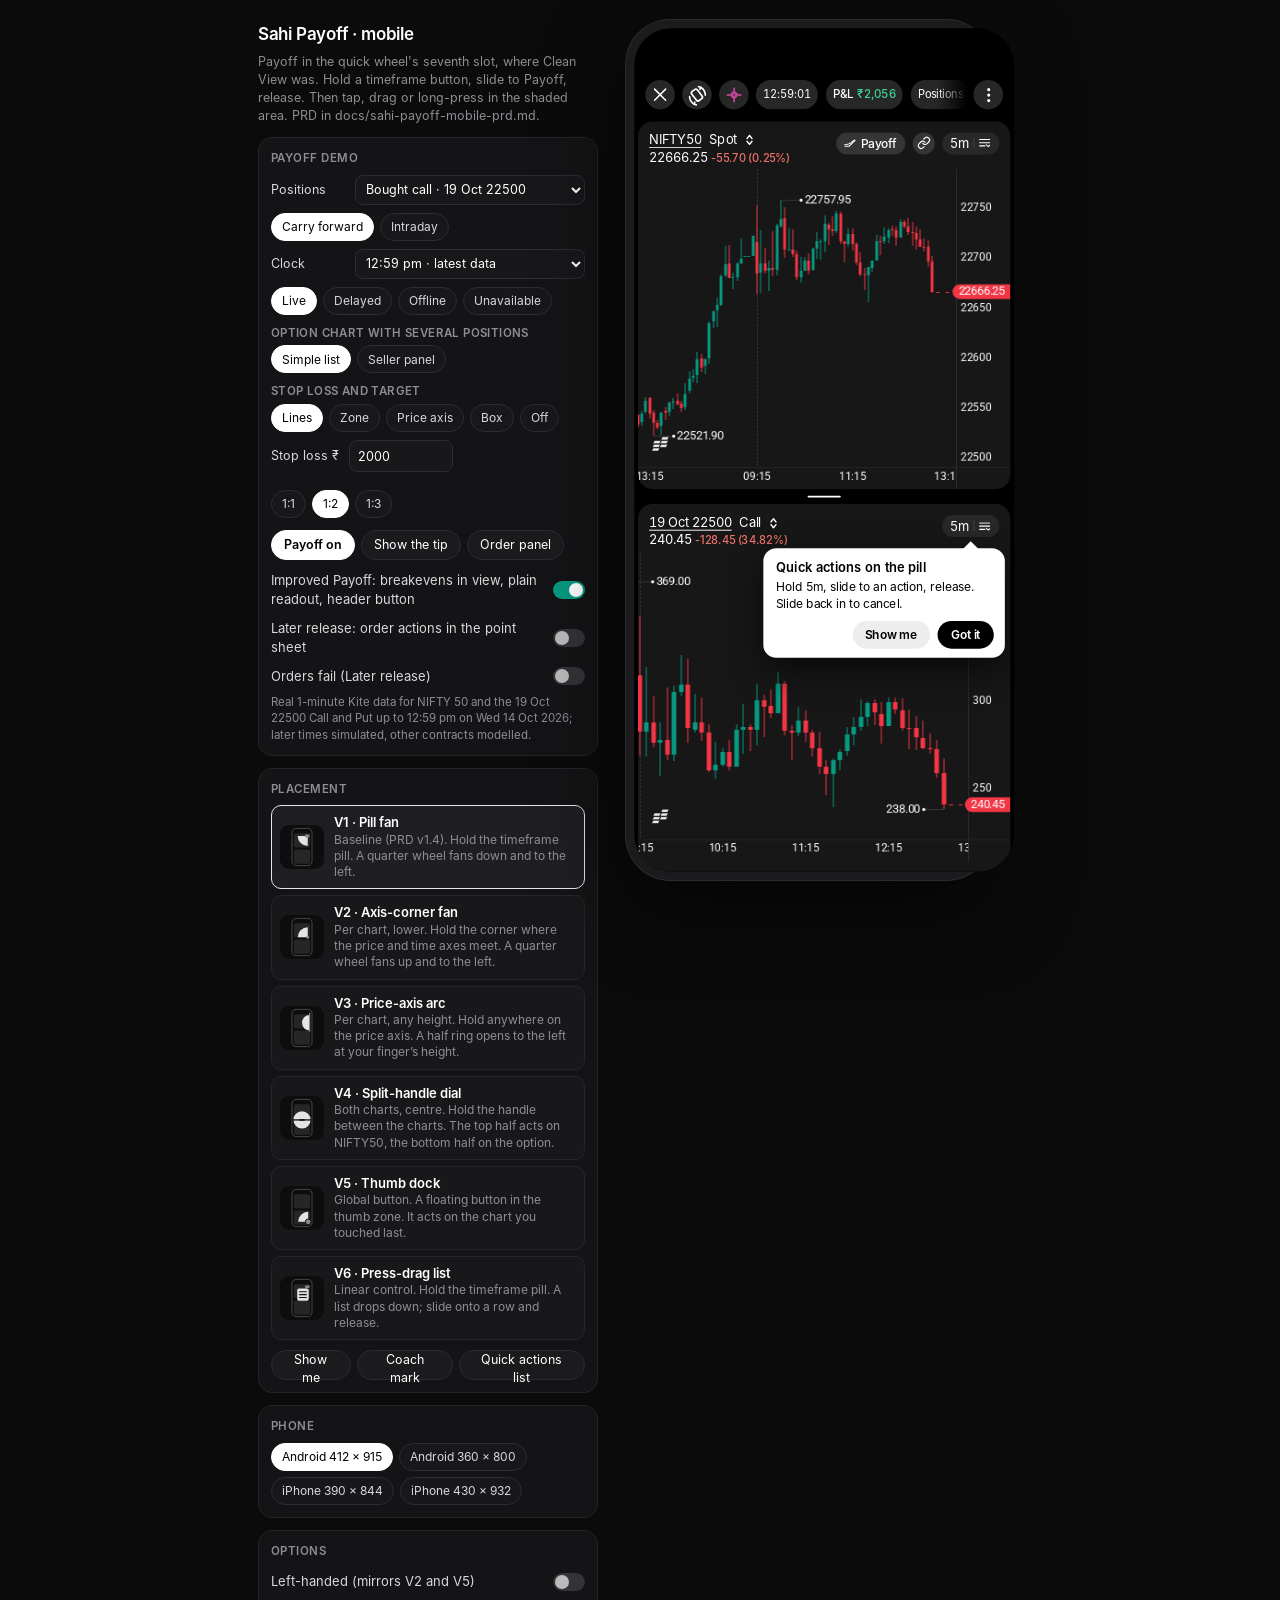
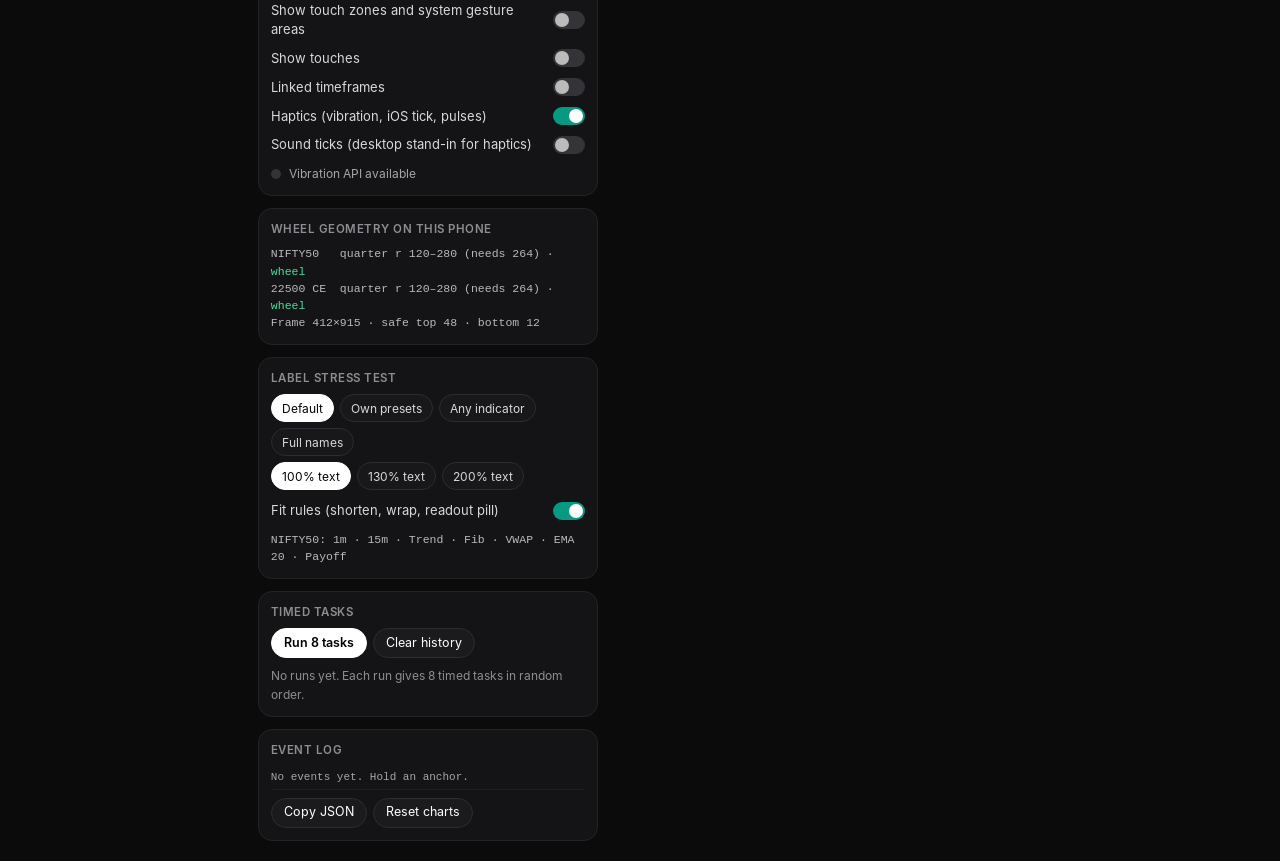
==== commit be3e6432: "Mobile Payoff prototype: the timeframe menu no longer closes itself on a phone The menu opens when t" ====
--- a/prototype/payoff-mobile/index.html
+++ b/prototype/payoff-mobile/index.html
@@ -1621,6 +1621,10 @@
   closeTransient();
   const el = h(`<div class="layer ${cls}" role="dialog" aria-modal="true" aria-label="${label}"><div class="scrim"></div></div>`);
   el.appendChild(inner); app.appendChild(el);
+  // A phone fires a click right after the tap that opened the layer, at the same spot. Ignore clicks that early:
+  // on the scrim it would close the layer at once, and on the layer it would press whatever is under the finger.
+  const t0 = performance.now();
+  el.addEventListener('click', e => { if (performance.now() - t0 < 450) { e.stopPropagation(); e.preventDefault(); } }, true);
   const layer = { el, close(reason = 'dismissed') { if (layer.closed) return; layer.closed = true; el.classList.remove('in'); const i = LAYERS.indexOf(layer); if (i >= 0) LAYERS.splice(i, 1); setTimeout(() => el.remove(), 260); onClose && onClose(reason); syncDevHints(); } };
   if (scrimClose) $('.scrim', el).addEventListener('click', () => layer.close('scrim'));
   LAYERS.push(layer); requestAnimationFrame(() => requestAnimationFrame(() => el.classList.add('in')));
